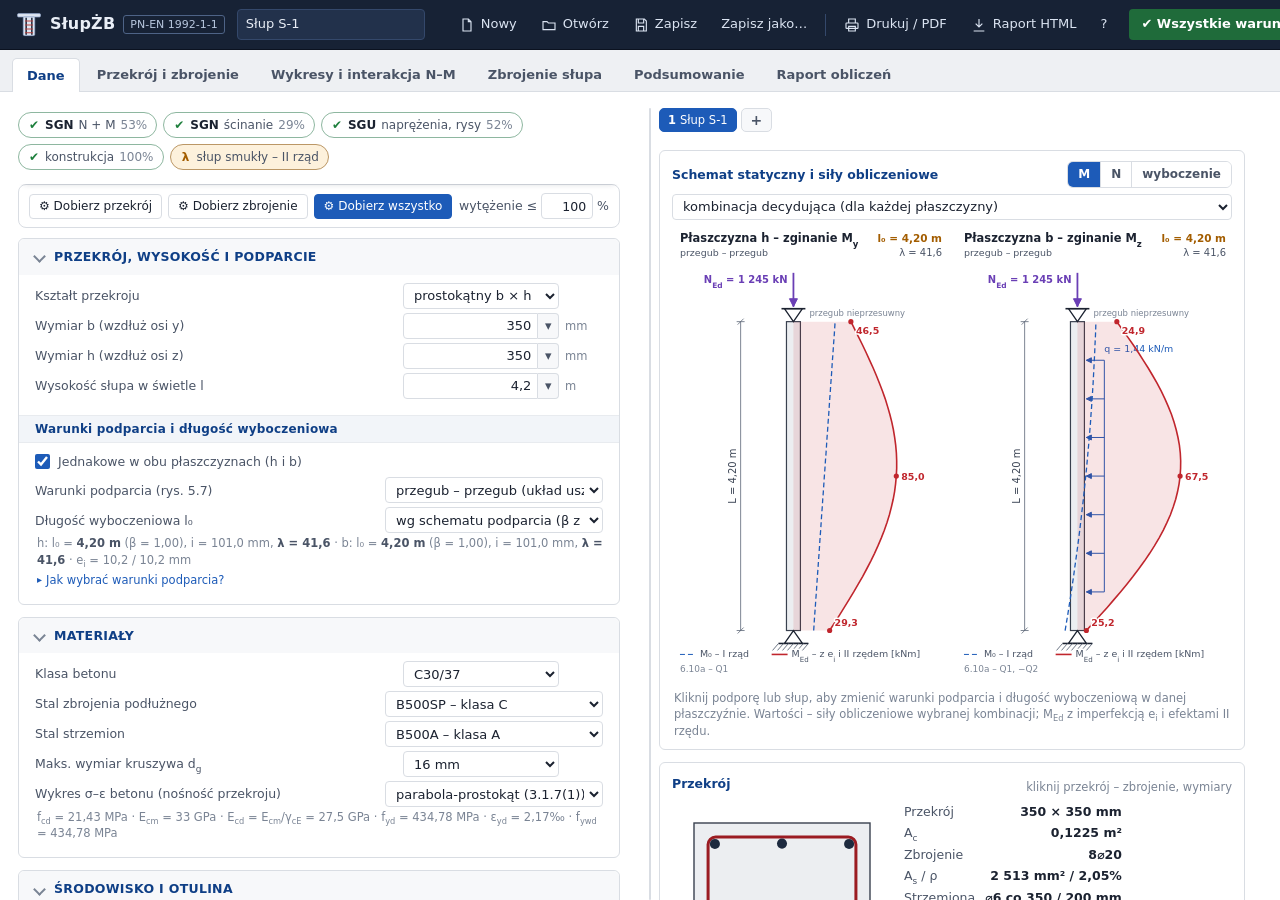
==== app/app.html @ 60a8feb0 "SłupŻB: program Windows (SlupZB.exe), ikona, testy weryfikacyjne, README Co-Authored-By: Claude Opus" ====
<!doctype html>
<html lang="pl">
<head>
<meta charset="utf-8">
<meta name="viewport" content="width=device-width, initial-scale=1, viewport-fit=cover">
<title>SłupŻB</title>
<style id="appcss">/* Układ: aplikacja dwupanelowa – dane po lewej, wyniki po prawej; na telefonie przełącznik Dane / Wyniki. */
:root {
  --bg: #eef0f3; --panel: #ffffff; --panel2: #f7f8fa; --line: #d9dde3; --line2: #e8ebef;
  --ink: #1b2230; --ink2: #4a5466; --ink3: #7a8494;
  --acc: #1d5bb8; --acc2: #e8f0fc; --acc3: #0f3f86; --onacc: #ffffff; --focus: #8fb2ea;
  --ok: #1d7f3c; --okbg: #e6f4ea; --warn: #a35d00; --warnbg: #fdf1dc; --fail: #c0262d; --failbg: #fde8e8; --info: #5b6576; --infobg: #eef0f3;
  --errln: #f3c2c4; --wrnln: #f0d6a8; --ubbg: #edf0f3; --ubwarn: #d89a2b;
  --field: #ffffff; --hover: #e3e7ed; --grp: #f2f5f9; --itembg: #fbfcfe; --addln: #a9c3ec; --addhov: #d6e5fb; --dashln: #b9c6da;
  --shadow: rgba(20, 30, 50, .18); --scrim: rgba(15, 22, 35, .45); --toastbg: #1d2636; --toastink: #ffffff;
  --hdr: #172235; --hdr2: #22314b; --hdrln: #34486b; --hdrhov: #24344f; --hdrbot: #0b1220;
  --hdrink: #e9eef6; --hdrink2: #dbe4f2; --hdrmut: #8ea2c2; --hdrtag: #b8c7de; --hdrtagln: #4e6386; --hdrfocus: #5d8fe0;
  --stok: #1f6b3a; --stfail: #a8232a; --stwarn: #8a5300; --onst: #ffffff;
  --brand1: #dfe6f1; --brand2: #9fb3d4; --brand3: #b5413f; --brand4: #172235; --brand5: #3b5b8f;
  --mono: "Cascadia Mono", Consolas, "DejaVu Sans Mono", monospace;
  --ui: "Segoe UI", "Segoe UI Variable", system-ui, -apple-system, "Liberation Sans", Arial, sans-serif;
  --gl: max(16px, env(safe-area-inset-left, 0px)); --gr: max(16px, env(safe-area-inset-right, 0px));
}
@media (prefers-color-scheme: dark) {
  :root:not([data-theme="light"]) {
    --bg: #0e131a; --panel: #151b24; --panel2: #1a212c; --line: #2b3443; --line2: #212937;
    --ink: #e4e9f1; --ink2: #b3bccb; --ink3: #8591a3;
    --acc: #4f8ae0; --acc2: #1b2940; --acc3: #9cc0f5; --onacc: #ffffff; --focus: #3f6db5;
    --ok: #4cbf75; --okbg: #13281b; --warn: #e2a33f; --warnbg: #2d2312; --fail: #ef6b6f; --failbg: #2e1618; --info: #9aa5b6; --infobg: #1e2531;
    --errln: #5a2a2d; --wrnln: #5a4420; --ubbg: #262f3d; --ubwarn: #e2a33f;
    --field: #0f141c; --hover: #212a38; --grp: #19212d; --itembg: #121822; --addln: #345283; --addhov: #213454; --dashln: #3a4659;
    --shadow: rgba(0, 0, 0, .5); --scrim: rgba(0, 0, 0, .6); --toastbg: #2b3546; --toastink: #ffffff;
    --hdr: #0a0f17; --hdr2: #151d2b; --hdrln: #2a3954; --hdrhov: #18233a; --hdrbot: #000000;
    color-scheme: dark;
  }
}
:root[data-theme="dark"] {
  --bg: #0e131a; --panel: #151b24; --panel2: #1a212c; --line: #2b3443; --line2: #212937;
  --ink: #e4e9f1; --ink2: #b3bccb; --ink3: #8591a3;
  --acc: #4f8ae0; --acc2: #1b2940; --acc3: #9cc0f5; --onacc: #ffffff; --focus: #3f6db5;
  --ok: #4cbf75; --okbg: #13281b; --warn: #e2a33f; --warnbg: #2d2312; --fail: #ef6b6f; --failbg: #2e1618; --info: #9aa5b6; --infobg: #1e2531;
  --errln: #5a2a2d; --wrnln: #5a4420; --ubbg: #262f3d; --ubwarn: #e2a33f;
  --field: #0f141c; --hover: #212a38; --grp: #19212d; --itembg: #121822; --addln: #345283; --addhov: #213454; --dashln: #3a4659;
  --shadow: rgba(0, 0, 0, .5); --scrim: rgba(0, 0, 0, .6); --toastbg: #2b3546; --toastink: #ffffff;
  --hdr: #0a0f17; --hdr2: #151d2b; --hdrln: #2a3954; --hdrhov: #18233a; --hdrbot: #000000;
  color-scheme: dark;
}
* { box-sizing: border-box; }
[hidden] { display: none !important; }
html, body { margin: 0; height: 100%; }
body { font: 13px/1.4 var(--ui); color: var(--ink); background: var(--bg); overflow: hidden; font-variant-numeric: tabular-nums; }
body::before { content: ""; position: fixed; inset: 0 0 auto; height: env(safe-area-inset-top, 0px); z-index: 30; background: var(--hdr); }
button { font: inherit; }
sub, sup { font-size: 72%; line-height: 0; }
:focus-visible { outline: 2px solid var(--focus); outline-offset: 1px; }

/* ---------- pasek górny */
#top { min-height: 50px; display: flex; align-items: center; gap: 12px; padding-left: max(16px, env(safe-area-inset-left, 0px)); padding-right: max(16px, env(safe-area-inset-right, 0px)); padding-block: 0; background: var(--hdr); color: var(--hdrink); border-bottom: 1px solid var(--hdrbot); }
.brand { display: flex; align-items: center; gap: 8px; font-size: 16px; white-space: nowrap; }
.brand b { font-weight: 650; letter-spacing: .2px; }
.brand .tag { font-size: 11px; padding: 1px 6px; border: 1px solid var(--hdrtagln); border-radius: 3px; color: var(--hdrtag); }
#projName { width: 190px; background: var(--hdr2); border: 1px solid var(--hdrln); color: var(--hdrink); padding: 5px 8px; border-radius: 4px; font: inherit; }
#projName:focus { outline: 2px solid var(--hdrfocus); outline-offset: -1px; }
.tb { display: flex; gap: 4px; align-items: center; }
.tb button { background: transparent; color: var(--hdrink2); border: 1px solid transparent; padding: 6px 9px; border-radius: 4px; cursor: pointer; display: flex; gap: 6px; align-items: center; white-space: nowrap; }
.tb button:hover { background: var(--hdrhov); border-color: var(--hdrln); }
.tb button svg { width: 16px; height: 16px; stroke: currentColor; fill: none; stroke-width: 1.7; flex: none; }
.tb .sep { width: 1px; height: 22px; background: var(--hdrln); margin: 0 4px; }
#status { margin-left: auto; padding: 6px 12px; border-radius: 4px; font-weight: 600; white-space: nowrap; font-size: 13px; color: var(--onst); background: var(--hdr2); }
#status.ok { background: var(--stok); } #status.fail { background: var(--stfail); } #status.warn { background: var(--stwarn); }
#fileName { color: var(--hdrmut); font-size: 12px; max-width: 220px; overflow: hidden; text-overflow: ellipsis; white-space: nowrap; }

/* ---------- układ */
main { display: flex; height: calc(100% - 50px); }
#inputs { min-width: 0; columns: 3 330px; column-gap: 14px; }
#inputs details.grp { break-inside: avoid; display: block; margin-bottom: 12px; border: 1px solid var(--line); border-radius: 6px; overflow: hidden; background: var(--panel); }
.datawrap { display: grid; grid-template-columns: minmax(0, 1fr) minmax(0, 1fr); gap: 18px; align-items: start; }
#dataside { position: sticky; top: 0; display: flex; flex-direction: column; gap: 12px; }
#dataside .box { padding: 10px 12px; }
#dataside .schemewrap svg { width: 100%; height: auto; }
#dataside .hint { margin: 6px 0 0; }
.schemesvg .supp { cursor: pointer; }
.schemesvg .supp:hover .suphl { fill: var(--acc2); stroke: var(--acc); }
.secedit .zhit { cursor: pointer; }
.secedit .zhit:hover { fill: var(--acc); fill-opacity: .14; stroke: var(--acc); stroke-dasharray: 4 3; }
.rebbar { display: flex; flex-wrap: wrap; gap: 6px; align-items: center; margin: 0 0 12px; padding: 8px 10px; border: 1px solid var(--line); border-radius: 6px; background: var(--panel2); }
.rebbar .ttl { font-weight: 650; color: var(--acc3); margin-right: 4px; font-size: 12.5px; }
.rebbar select { width: auto; height: 28px; }
.zed { display: flex; flex-direction: column; gap: 8px; }
.zed .zl { border: 1px solid var(--line); border-radius: 6px; padding: 8px 10px; background: var(--panel2); }
.zed .zl h5 { margin: 0 0 6px; font-size: 12.5px; color: var(--acc3); display: flex; align-items: center; gap: 8px; }
.zed .zl h5 .sp { flex: 1; }
.zed .zg { display: flex; flex-wrap: wrap; align-items: center; gap: 6px; margin: 3px 0; font-size: 12.5px; color: var(--ink2); }
.zed .zg select { width: auto; height: 26px; }
.zed .zg .txt { height: 26px; width: 74px; text-align: right; }
.zed .zg .txt.wide { width: 220px; text-align: left; }
.zed .iss { font-size: 12px; color: var(--fail); }
.zed .okm { font-size: 12px; color: var(--ok); }
.dlg.zpop { max-width: 980px !important; }
.zpop .zcols { display: grid; grid-template-columns: minmax(0, 1fr) 340px; gap: 16px; align-items: start; }
.zpop .zprev { position: sticky; top: 0; }
.zpop .fields { display: block; }
.suppop .zg { display: flex; flex-wrap: wrap; gap: 8px; align-items: center; margin: 6px 0; font-size: 13px; }
.suppop label.rad { display: flex; align-items: center; gap: 8px; padding: 6px 8px; border: 1px solid var(--line); border-radius: 6px; cursor: pointer; flex: 1 1 180px; }
.suppop label.rad.on { border-color: var(--acc); background: var(--acc2); }
.suppop .txt { width: 110px; height: 28px; text-align: right; }
.suppop label.rad svg { flex: none; }
.suppop label.rad small { color: var(--ink3); }
.suptab { margin-top: 6px; }
.suptab tr { cursor: pointer; }
.suptab tr:hover td { background: var(--acc2); }
.suptab td { font-size: 12px; padding: 3px 6px; }
.kv.suptab td:nth-child(2) { text-align: left; font-weight: 400; }
.kv.suptab td:nth-child(3) { white-space: nowrap; }
.zprev table.kv td:nth-child(2) { white-space: nowrap; }
.rebbar label.vib { display: flex; align-items: center; gap: 6px; font-size: 12px; color: var(--ink2); margin-left: auto; }
.rebbar label.vib.vibon { cursor: pointer; }
.rebbar label.vib.vibon + label.vib { margin-left: 0; }
.rebbar label.vib.off { opacity: 0.45; }
.rebbar .btn.sm { text-align: left; }
.dlg.fpop { max-width: 620px; }
.dlg.fpop .fields { padding: 0; }
.minisec svg { max-width: 100%; height: auto; }
.zed .hint { margin: 2px 0; }
#out { flex: 1; display: flex; flex-direction: column; min-width: 0; }

/* ---------- formularz */
details.grp { border-bottom: 1px solid var(--line); }
details.grp > summary { list-style: none; cursor: pointer; padding-block: 9px; padding-left: max(16px, env(safe-area-inset-left, 0px)); padding-right: 16px; font-weight: 650; font-size: 12.5px; letter-spacing: .3px; text-transform: uppercase; color: var(--acc3); background: var(--panel2); display: flex; align-items: center; gap: 8px; user-select: none; }
details.grp > summary::-webkit-details-marker { display: none; }
details.grp > summary::before { content: ""; width: 7px; height: 7px; border-right: 2px solid var(--ink3); border-bottom: 2px solid var(--ink3); transform: rotate(-45deg); transition: transform .12s; margin-right: 2px; }
details.grp[open] > summary::before { transform: rotate(45deg); }
.fields { padding-block: 6px 10px; padding-left: max(16px, env(safe-area-inset-left, 0px)); padding-right: 16px; }
.row { display: grid; grid-template-columns: 1fr 156px 38px; align-items: center; gap: 6px; min-height: 30px; }
.row label { color: var(--ink2); font-size: 12.5px; }
.row .unit { color: var(--ink3); font-size: 11.5px; }
.row.wide { grid-template-columns: 1fr 218px; }
.hint { font-size: 11.5px; color: var(--ink3); margin: 0 0 6px; padding-left: 2px; }
.hint b { color: var(--ink2); font-weight: 600; }
select, .combo input, .txt, .mtab input { height: 26px; border: 1px solid var(--line); border-radius: 4px; background: var(--field); font: inherit; color: var(--ink); padding: 0 6px; width: 100%; }
select:focus, .combo input:focus, .txt:focus, .mtab input:focus { outline: 2px solid var(--focus); outline-offset: -1px; border-color: var(--acc); }
select { padding-right: 2px; }
.combo { display: flex; position: relative; }
.combo input { border-radius: 4px 0 0 4px; text-align: right; padding-right: 6px; }
.combo button { width: 24px; border: 1px solid var(--line); border-left: 0; background: var(--panel2); border-radius: 0 4px 4px 0; cursor: pointer; color: var(--ink2); padding: 0; }
.combo button:hover { background: var(--acc2); }
.combo input.bad, .txt.bad, .mtab input.bad { border-color: var(--fail); background: var(--failbg); }
.chk { display: flex; align-items: center; gap: 8px; min-height: 28px; color: var(--ink2); font-size: 12.5px; cursor: pointer; }
.chk input { width: 15px; height: 15px; margin: 0; accent-color: var(--acc); flex: none; }
.barrow { display: grid; grid-template-columns: 1fr 60px 14px 74px 38px; align-items: center; gap: 4px; min-height: 30px; }
.barrow .x { text-align: center; color: var(--ink3); }
.barrow label { color: var(--ink2); font-size: 12.5px; }
.mtab { width: 100%; border-collapse: collapse; margin: 4px 0 8px; }
.mtab th { font-weight: 500; color: var(--ink3); font-size: 11.5px; padding: 2px; text-align: center; }
.mtab td { padding: 2px; }
.mtab td:first-child { color: var(--ink2); font-size: 12px; white-space: nowrap; }
.mtab input { height: 25px; text-align: right; padding: 0 5px; }
#pop { position: fixed; z-index: 130; background: var(--panel); color: var(--ink); border: 1px solid var(--line); box-shadow: 0 6px 18px var(--shadow); border-radius: 4px; max-height: 260px; overflow-y: auto; display: none; min-width: 120px; }
#pop div { padding: 4px 10px; cursor: pointer; text-align: right; }
#pop div:hover, #pop div.cur { background: var(--acc2); color: var(--acc3); }

/* ---------- zakładki */
.tabs { display: flex; flex-wrap: wrap; gap: 2px; padding-block: 8px 0; padding-left: 12px; padding-right: max(16px, env(safe-area-inset-right, 0px)); background: var(--bg); border-bottom: 1px solid var(--line); }
.tabs button { border: 1px solid transparent; border-bottom: 0; background: transparent; padding: 7px 14px; cursor: pointer; color: var(--ink2); border-radius: 5px 5px 0 0; font-weight: 550; }
.tabs button:hover { color: var(--ink); background: var(--hover); }
.tabs button.on { background: var(--panel); border-color: var(--line); color: var(--acc3); margin-bottom: -1px; }
.pane { display: none; flex: 1; overflow: auto; background: var(--panel); padding-block: 16px 30px; padding-left: 18px; padding-right: max(16px, env(safe-area-inset-right, 0px)); }
.pane.on { display: block; }
.tscroll { max-width: 100%; overflow-x: auto; }

/* ---------- podsumowanie */
.cards { display: grid; grid-template-columns: repeat(auto-fill, minmax(178px, 1fr)); gap: 10px; margin-bottom: 16px; }
.card { border: 1px solid var(--line); border-radius: 6px; padding: 10px 12px; background: var(--panel); position: relative; overflow: hidden; min-width: 0; }
.card .t { font-size: 11.5px; color: var(--ink3); text-transform: uppercase; letter-spacing: .3px; font-weight: 600; }
.card .v { font-size: 20px; font-weight: 650; margin-top: 3px; }
.card .s { font-size: 12px; color: var(--ink2); margin-top: 1px; }
.card::before { content: ""; position: absolute; left: 0; top: 0; bottom: 0; width: 4px; background: var(--line); }
.card.ok::before { background: var(--ok); } .card.fail::before { background: var(--fail); } .card.warn::before { background: var(--warn); }
.msgs { margin: 0 0 14px; }
.msg { padding: 7px 10px; border-radius: 4px; margin-bottom: 6px; font-size: 12.5px; }
.msg.err { background: var(--failbg); color: var(--fail); border: 1px solid var(--errln); }
.msg.wrn { background: var(--warnbg); color: var(--warn); border: 1px solid var(--wrnln); }
table.ctab { width: 100%; border-collapse: collapse; font-size: 12.5px; }
table.ctab th { text-align: left; font-weight: 600; color: var(--ink3); font-size: 11.5px; padding: 6px 8px; border-bottom: 1px solid var(--line); background: var(--panel2); position: sticky; top: -16px; z-index: 1; }
table.ctab td { padding: 5px 8px; border-bottom: 1px solid var(--line2); vertical-align: middle; }
table.ctab tr.g td { background: var(--grp); font-weight: 650; color: var(--acc3); padding-top: 9px; font-size: 12px; letter-spacing: .2px; }
table.ctab td.ref { color: var(--ink3); white-space: nowrap; font-size: 11.5px; }
table.ctab td.val { white-space: nowrap; text-align: right; font-family: var(--ui); }
table.ctab td.nt { color: var(--ink3); font-size: 11.5px; }
.ub { width: 120px; height: 8px; background: var(--ubbg); border-radius: 4px; overflow: hidden; display: inline-block; vertical-align: middle; }
.ub i { display: block; height: 100%; background: var(--ok); }
.ub.warn i { background: var(--ubwarn); } .ub.fail i { background: var(--fail); }
.pct { display: inline-block; width: 48px; text-align: right; margin-left: 6px; font-weight: 600; font-size: 12px; }
.st { display: inline-block; min-width: 26px; padding: 1px 7px; border-radius: 10px; font-size: 11px; font-weight: 700; text-align: center; }
.st.ok { background: var(--okbg); color: var(--ok); } .st.fail { background: var(--failbg); color: var(--fail); } .st.warn { background: var(--warnbg); color: var(--warn); } .st.info { background: var(--infobg); color: var(--info); }

/* ---------- przekroje i wykresy */
.h2 { font-size: 14px; font-weight: 650; margin: 4px 0 10px; color: var(--ink); text-wrap: balance; }
.h2 small { font-weight: 400; color: var(--ink3); margin-left: 6px; }
.flex { display: flex; flex-wrap: wrap; gap: 18px; align-items: flex-start; }
.flex > * { min-width: 0; }
.box { border: 1px solid var(--line); border-radius: 6px; padding: 10px 12px; background: var(--panel); max-width: 100%; overflow-x: auto; }
.box h4 { margin: 0 0 6px; font-size: 12.5px; color: var(--acc3); }
svg text { font-family: var(--ui); }
.kv { border-collapse: collapse; font-size: 12.5px; }
.kv td { padding: 2px 10px 2px 0; }
.kv td:first-child { color: var(--ink2); }
.kv td:nth-child(2) { text-align: right; font-weight: 600; }
.kv td:nth-child(3) { color: var(--ink3); }
table.sched { border-collapse: collapse; font-size: 12.5px; margin-top: 10px; min-width: 640px; }
table.sched th, table.sched td { border: 1px solid var(--line); padding: 4px 8px; }
table.sched th { background: var(--panel2); font-weight: 600; color: var(--ink2); font-size: 12px; }
table.sched td.n { text-align: right; }
table.sched tr.tot td { font-weight: 700; background: var(--panel2); }

/* ---------- raport */
:is(#report, #ownrep) { max-width: 980px; margin: 0 auto; font-size: 12.5px; color: #000; background: #fff; padding: 18px 22px; border-radius: 4px;
  --ok: #1d7f3c; --warn: #a35d00; --fail: #c0262d; --info: #5b6576; --ink: #000; --ink2: #000; --ink3: #000; }
:is(#report, #ownrep) h1 { font-size: 20px; margin: 0 0 4px; text-wrap: balance; }
:is(#report, #ownrep) h2 { font-size: 15px; margin: 22px 0 8px; padding: 4px 0 0; color: #000; page-break-after: avoid; }
:is(#report, #ownrep) h3 { font-size: 13px; margin: 14px 0 6px; color: #000; page-break-after: avoid; }
:is(#report, #ownrep) p { margin: 4px 0 6px; }
:is(#report, #ownrep) .eq { padding: 2px 0 2px 14px; line-height: 1.7; page-break-inside: avoid; overflow-wrap: anywhere; color: #000; }
:is(#report, #ownrep) .eq .r { color: #000; font-size: 11px; margin-left: 8px; }
:is(#report, #ownrep) .eq b { color: #000; }
:is(#report, #ownrep) .eq .ok, :is(#report, #ownrep) .ok { color: var(--ok); font-weight: 700; } :is(#report, #ownrep) .eq .fail, :is(#report, #ownrep) .fail { color: var(--fail); font-weight: 700; } :is(#report, #ownrep) .eq .warn, :is(#report, #ownrep) .warn { color: var(--warn); font-weight: 700; }
:is(#report, #ownrep) .info { color: var(--info); font-weight: 700; }
:is(#report, #ownrep) .note { color: #000; font-size: 11.5px; font-style: italic; }
:is(#report, #ownrep) .fig { display: flex; gap: 16px; flex-wrap: wrap; margin: 8px 0; page-break-inside: avoid; max-width: 100%; overflow-x: auto; }
:is(#report, #ownrep) .verdict { margin-top: 16px; font-weight: 700; font-size: 13px; }
.rtools { display: flex; flex-wrap: wrap; gap: 8px; justify-content: flex-end; align-items: center; max-width: 980px; margin: 0 auto 8px; }
.rtools .hint { margin: 0 auto 0 0; max-width: 520px; }
.btn { border: 1px solid var(--line); background: var(--panel); padding: 6px 12px; border-radius: 4px; cursor: pointer; color: var(--ink); }
.btn:hover { background: var(--acc2); border-color: var(--addln); }
.btn.pri { background: var(--acc); color: var(--onacc); border-color: var(--acc); }
.btn.pri:hover { background: var(--acc3); border-color: var(--acc3); color: var(--panel); }
.btn.dng { color: var(--fail); }
.btn.dng:hover { background: var(--failbg); border-color: var(--errln); }
.btn:disabled { opacity: .5; cursor: default; }

/* ---------- okna dialogowe */
#modal { position: fixed; inset: 0; background: var(--scrim); display: none; align-items: center; justify-content: center; z-index: 100; padding-left: max(16px, env(safe-area-inset-left, 0px)); padding-right: max(16px, env(safe-area-inset-right, 0px)); padding-block: max(16px, env(safe-area-inset-top, 0px)) max(16px, env(safe-area-inset-bottom, 0px)); }
#modal .dlg { background: var(--panel); color: var(--ink); border-radius: 8px; padding: 20px 24px; width: 100%; max-width: 640px; max-height: 85vh; overflow: auto; box-shadow: 0 16px 50px var(--shadow); }
#modal .dlg.sm { max-width: 420px; }
#modal h3 { margin: 0 0 8px; text-wrap: balance; }
#modal p, #modal li { font-size: 13px; color: var(--ink2); }
#modal .dbtn { display: flex; flex-wrap: wrap; justify-content: flex-end; gap: 8px; margin-top: 14px; }
#toast { position: fixed; bottom: calc(18px + env(safe-area-inset-bottom, 0px)); left: 50%; transform: translateX(-50%); background: var(--toastbg); color: var(--toastink); padding: 8px 16px; border-radius: 5px; font-size: 13px; display: none; z-index: 120; max-width: calc(100vw - 32px); }

/* ---------- moje projekty (chmura) */
.plist { list-style: none; margin: 8px 0 0; padding: 0; border-top: 1px solid var(--line2); }
.plist li { display: flex; align-items: center; gap: 8px; padding: 8px 0; border-bottom: 1px solid var(--line2); }
.plist .pn { flex: 1; min-width: 0; }
.plist .pn b { display: block; color: var(--ink); overflow: hidden; text-overflow: ellipsis; white-space: nowrap; }
.plist .pn small { color: var(--ink3); }
.plist li.cur .pn b::after { content: " · otwarty"; font-weight: 500; color: var(--acc3); font-size: 11.5px; }
.pempty { color: var(--ink3); font-size: 12.5px; padding: 14px 0 6px; }

/* ---------- listy obciążeń */
.lhead { display: flex; align-items: center; justify-content: space-between; gap: 8px; margin: 10px 0 4px; font-weight: 600; font-size: 12.5px; color: var(--ink); }
.addb { border: 1px solid var(--addln); background: var(--acc2); color: var(--acc3); border-radius: 4px; padding: 2px 9px; cursor: pointer; font-size: 12px; font-weight: 600; white-space: nowrap; }
.addb:hover { background: var(--addhov); }
.lnone { font-size: 12px; color: var(--ink3); padding: 2px 2px 4px; }
.litem { border: 1px solid var(--line); border-left: 3px solid var(--addln); border-radius: 5px; padding: 6px 8px; margin-bottom: 6px; background: var(--itembg); }
.lrow { display: flex; flex-wrap: wrap; align-items: center; gap: 5px; margin: 3px 0; font-size: 12px; color: var(--ink2); }
.lrow .txt { height: 24px; width: 64px; text-align: right; padding: 0 5px; }
.lrow .txt.sm { width: 46px; }
.lrow .txt.lname { flex: 1; width: auto; min-width: 120px; text-align: left; font-weight: 600; }
.lrow select { height: 24px; flex: 1; min-width: 0; }
.lrow .u { color: var(--ink3); font-size: 11.5px; margin-right: 4px; }
.lid { min-width: 24px; font-weight: 700; color: var(--acc3); font-size: 12px; }
.del { border: 0; background: transparent; color: var(--ink3); font-size: 17px; line-height: 1; cursor: pointer; padding: 0 4px; border-radius: 3px; }
.del:hover { color: var(--fail); background: var(--failbg); }
.lpsi { font-size: 11.5px; color: var(--ink3); margin-top: 2px; }
.lsub { margin-block: 14px 4px; margin-left: calc(-1 * var(--gl)); margin-right: -16px; padding-block: 5px; padding-left: var(--gl); padding-right: 16px; background: var(--grp); border-top: 1px solid var(--line2); border-bottom: 1px solid var(--line2); font-weight: 650; font-size: 12px; color: var(--acc3); letter-spacing: .2px; }
.lscheme { position: sticky; top: 0; z-index: 4; background: var(--panel); margin-left: calc(-1 * var(--gl)); margin-right: -16px; padding-block: 4px 2px; padding-left: 6px; padding-right: 6px; border-bottom: 1px solid var(--line); box-shadow: 0 3px 6px -4px var(--shadow); }
.lscheme svg { display: block; width: 100%; height: auto; }
.lrow.pt { padding-left: 2px; }
.lrow select.ref { flex: 0 0 auto; width: 104px; font-size: 11.5px; }
.lrow .lx { font-size: 11px; color: var(--acc3); min-width: 0; white-space: nowrap; }
.del.sm { font-size: 14px; margin-left: auto; }
.addp { border: 1px dashed var(--dashln); background: transparent; color: var(--ink2); border-radius: 4px; padding: 1px 8px; cursor: pointer; font-size: 11.5px; }
.addp:hover { background: var(--acc2); color: var(--acc3); border-style: solid; }

/* ---------- telefon i wąskie okna */
@media (max-width: 900px) {
  html, body { height: auto; }
  body { overflow: visible; }
  #top { flex-wrap: wrap; row-gap: 8px; padding-block: 8px; }
  .brand .tag, #fileName, .tb .sep, .tb button[data-act="saveas"] { display: none; }
  #status { order: 2; white-space: normal; font-size: 12px; padding: 5px 9px; text-align: right; }
  #projName { order: 3; flex: 1 1 140px; width: auto; min-width: 0; }
  .tb { order: 4; flex-wrap: wrap; }
  .tb button { padding: 7px 8px; }
  .tb button .lbl { display: none; }
  .tb button[data-act="about"] { min-width: 32px; justify-content: center; }
  main { display: block; height: auto; }
  #out { display: block; }
  .datawrap { grid-template-columns: minmax(0, 1fr); }
  #dataside { position: static; order: -1; }
  #inputs { columns: 1; }
  .zpop .zcols { grid-template-columns: minmax(0, 1fr); }
  .zpop .zprev { position: static; }
  details.grp > summary, .fields { padding-right: max(16px, env(safe-area-inset-right, 0px)); }
  .lsub, .lscheme { margin-right: calc(-1 * var(--gr)); }
  .lsub { padding-right: var(--gr); }
  .lscheme { top: calc(env(safe-area-inset-top, 0px) + 45px); }
  .row.wide { grid-template-columns: 1fr; gap: 2px; padding-block: 3px; }
  .tabs { padding-left: max(16px, env(safe-area-inset-left, 0px)); }
  .tabs button { padding: 6px 10px; }
  .pane { overflow: visible; padding-left: max(16px, env(safe-area-inset-left, 0px)); }
  table.ctab thead { display: none; }
  table.ctab, table.ctab tbody { display: block; }
  table.ctab tr { display: grid; grid-template-columns: 1fr auto; grid-template-areas: "n s" "r r" "v b"; gap: 2px 10px; padding-block: 8px; border-bottom: 1px solid var(--line2); }
  table.ctab tr.g { display: block; padding: 0; border: 0; }
  table.ctab tr.g td { display: block; padding-block: 8px 6px; }
  table.ctab td { border: 0; padding: 0; }
  table.ctab td:first-child { grid-area: n; }
  table.ctab td.ref { grid-area: r; font-size: 11px; }
  table.ctab td.val { grid-area: v; text-align: left; white-space: normal; }
  table.ctab td.bar { grid-area: b; justify-self: end; }
  table.ctab td.stc { grid-area: s; justify-self: end; align-self: start; }
  table.ctab td.nt { display: none; }
  .ub { width: 64px; }
}

@media (prefers-reduced-motion: reduce) { * { transition: none !important; } }


/* odhaczanie sprawdzeń i objaśnienia normy */
.tickbar { display: flex; flex-wrap: wrap; align-items: center; gap: 8px; margin: 4px 0 8px; font-size: 12.5px; color: var(--ink2); }
.tickbar .hint { margin: 0 0 0 auto; }
.btn.sm { padding: 3px 9px; font-size: 12px; }
table.ctab th.tk, table.ctab td.tk { width: 26px; text-align: center; padding-left: 4px; padding-right: 2px; }
table.ctab td.tk input { width: 15px; height: 15px; margin: 0; accent-color: var(--ok); cursor: pointer; vertical-align: middle; }
table.ctab tr.done td { background: var(--okbg); }
table.ctab tr.done td:not(.tk):not(.stc) { color: var(--ink2); }
.nref { border: 0; background: none; padding: 1px 4px; margin: -1px -4px; font: inherit; color: var(--acc); cursor: pointer; border-radius: 3px; text-decoration: underline dotted; text-underline-offset: 3px; white-space: nowrap; }
.nref:hover, .nref:focus-visible { background: var(--acc2); color: var(--acc3); outline: none; }
#modal .dlg.norm { max-width: 700px; }
.dlg.norm .nsec { border-top: 1px solid var(--line2); padding-top: 10px; margin-top: 10px; }
.dlg.norm .nlab { font-size: 11px; letter-spacing: .3px; text-transform: uppercase; color: var(--ink3); font-weight: 600; }
.dlg.norm h4 { margin: 2px 0 6px; font-size: 14px; color: var(--acc3); }
.dlg.norm p { line-height: 1.5; margin: 0 0 6px; }
.dlg.norm .nf { font-family: "Cambria Math", "Times New Roman", serif; font-size: 14px; background: var(--panel2); border: 1px solid var(--line2); border-radius: 5px; padding: 7px 10px; margin: 6px 0; color: var(--ink); overflow-x: auto; }
.dlg.norm .nh { font-size: 12.5px; background: var(--acc2); color: var(--ink); border-radius: 5px; padding: 7px 10px; margin: 6px 0; line-height: 1.45; }
.dlg.norm .ncur { font-size: 12.5px; color: var(--ink); background: var(--panel2); border: 1px solid var(--line2); border-radius: 5px; padding: 7px 10px; line-height: 1.5; }
.dlg.norm .ndisc { font-size: 11px !important; color: var(--ink3) !important; margin-top: 12px; }
.box h4 small { font-weight: 500; color: var(--ink3); }
/* wydruk: brak nagłówka i stopki przeglądarki (margines strony 0), marginesy z tabeli-ramki powtarzanej na każdej stronie */
.pwrap, .pwrap > thead, .pwrap > tbody, .pwrap > tfoot, .pwrap tr, .pwrap td.pbody { display: block; }
.pwrap > thead, .pwrap > tfoot { display: none; }
.pwrap td.pbody { padding: 0; }

/* v2.1: przekrój z widoku podłużnego, przykłady klas ekspozycji, długości prętów nad podporami */
.lnk { border: 0; background: none; padding: 0; font: inherit; font-size: 11.5px; color: var(--acc); cursor: pointer; text-decoration: underline dotted; text-underline-offset: 3px; }
.lnk:hover { color: var(--acc3); }
#modal .dlg.secpop { max-width: 720px; }
.secnav { display: flex; flex-wrap: wrap; align-items: center; justify-content: center; gap: 6px; margin: 4px 0 6px; font-size: 12.5px; color: var(--ink2); }
.secnav .txt { width: 64px; height: 26px; text-align: right; display: inline-block; margin: 0 2px; }
.dlg.secpop table.kv { margin: 6px auto 0; }
.elevwrap svg.elev { touch-action: manipulation; }
table.exptab td { vertical-align: top; font-size: 12.5px; }
table.exptab td:first-child { white-space: nowrap; }
.lrow.lenrow { margin: -2px 0 6px 6px; }
.lrow.lenrow .txt.sm { width: 74px; }

@media print {
  @page { size: A4; margin: 0; }
  .pwrap { display: table; width: 100%; border-collapse: collapse; }
  .pwrap > thead { display: table-header-group; } .pwrap > tfoot { display: table-footer-group; } .pwrap > tbody { display: table-row-group; }
  .pwrap tr { display: table-row; } .pwrap td { display: table-cell; padding: 0; }
  .pwrap td.pbody { padding: 0 12mm 0 14mm; }
  .pwrap .psp { height: 13mm; }
  table.ctab td.tk input { display: none; }
  :root:not([data-print]) {
    --bg: #ffffff; --panel: #ffffff; --panel2: #f7f8fa; --line: #d9dde3; --line2: #e8ebef;
    --ink: #1b2230; --ink2: #4a5466; --ink3: #7a8494; --acc3: #0f3f86;
    --ok: #1d7f3c; --warn: #a35d00; --fail: #c0262d; --info: #5b6576;
    color-scheme: light;
  }
  html, body { height: auto; }
  body { overflow: visible; font-size: 11px; }
  #top, #inputs, #dataside, .tabs, .rtools, #pop, #modal, #toast { display: none !important; }
  main { display: block; height: auto; }
  #out { display: block !important; }
  .pane { display: none !important; padding: 0; overflow: visible; }
  #p-report { display: block !important; }
  #ownrep { outline: none !important; box-shadow: none !important; }
  :is(#report, #ownrep) { max-width: none; font-size: 10.5px; }
  :is(#report, #ownrep) h2 { font-size: 13px; }
  :is(#report, #ownrep) .eq { line-height: 1.55; }
  :is(#report, #ownrep) { padding: 0; }
  :is(#report, #ownrep) .fig, .tscroll { overflow: visible; }
}

/* 2.3: interaktywny schemat, okna obciążeń i podpór */
.schemesvg .elm { cursor: pointer; }
.schemesvg .elm:hover .elhl { fill: var(--acc); fill-opacity: .16; stroke: var(--acc); stroke-dasharray: 4 3; }
.schemesvg .nod { cursor: pointer; }
.schemesvg .nod:hover circle:first-of-type { fill: var(--acc); fill-opacity: .25; }
.schemesvg .ld { cursor: pointer; }
.schemesvg .ld:hover { opacity: .7; }
.dlg.lpop { max-width: 760px !important; }
.lpop .addbar { display: flex; flex-wrap: wrap; gap: 6px; align-items: center; margin: 4px 0 10px; font-size: 12.5px; color: var(--ink2); }
.lpop .fields { padding: 0; }
h4.lsec { margin: 14px 0 6px; font-size: 12.5px; color: var(--acc3); border-top: 1px solid var(--line2); padding-top: 10px; }
.lpop .zg, .suppop .zg { display: flex; flex-wrap: wrap; gap: 8px; align-items: center; margin: 6px 0; font-size: 13px; }
.lpop .zg .txt { width: 90px; height: 28px; text-align: right; }
.lpop .zg select { width: auto; height: 28px; }
.litem.focus { outline: 2px solid var(--acc); outline-offset: 2px; }
.suppop label.dofc { display: flex; align-items: flex-start; gap: 8px; padding: 6px 8px; border: 1px solid var(--line); border-radius: 6px; cursor: pointer; flex: 1 1 150px; }
.suppop label.dofc.on { border-color: var(--acc); background: var(--acc2); }
.suppop label.dofc small { color: var(--ink3); }
.dlg.suppop { max-width: 720px !important; }
.asbox { max-width: 820px; }
.asreq { margin-top: 8px; border-top: 1px solid var(--line2); padding-top: 8px; }
.asreq h5 { margin: 0 0 6px; font-size: 12px; color: var(--acc3); }
.schemesvg text { paint-order: stroke; stroke: var(--panel); stroke-width: 3px; stroke-linejoin: round; }

/* ---- 2.4 */
.dleft { min-width: 0; }
.dsum { display: flex; flex-wrap: wrap; gap: 6px; margin: 0 0 10px; }
.dsb { display: inline-flex; align-items: center; gap: 5px; height: 26px; padding: 0 9px; border-radius: 13px; border: 1px solid var(--line); background: var(--panel); color: var(--ink2); font: inherit; font-size: 12px; cursor: pointer; white-space: nowrap; }
.dsb b { font-weight: 650; color: var(--ink); }
.dsb .ic { font-weight: 700; width: 12px; text-align: center; }
.dsb .pc { font-variant-numeric: tabular-nums; color: var(--ink3); }
.dsb .nb { background: var(--fail); color: #fff; border-radius: 8px; padding: 0 5px; font-size: 10.5px; line-height: 15px; }
.dsb.ok { border-color: color-mix(in srgb, var(--ok) 40%, var(--line)); } .dsb.ok .ic { color: var(--ok); }
.dsb.warn { border-color: color-mix(in srgb, var(--warn) 55%, var(--line)); background: var(--warnbg); } .dsb.warn .ic { color: var(--warn); }
.dsb.fail { border-color: color-mix(in srgb, var(--fail) 60%, var(--line)); background: var(--failbg); } .dsb.fail .ic { color: var(--fail); }
.dsb:hover { border-color: var(--acc); }
table.ldsum { width: 100%; border-collapse: collapse; font-size: 12px; }
table.ldsum th { text-align: left; font-weight: 600; color: var(--ink3); font-size: 11px; padding: 3px 6px; border-bottom: 1px solid var(--line2); }
table.ldsum td { padding: 4px 6px; border-bottom: 1px solid var(--line2); vertical-align: top; }
table.ldsum tr[data-openload] { cursor: pointer; }
table.ldsum tr[data-openload]:hover td { background: var(--acc2); }
table.ldsum tr.info td { color: var(--ink3); }
table.ldsum td.lnone { color: var(--ink3); font-style: italic; }
.selbar { display: flex; flex-wrap: wrap; gap: 8px; align-items: center; margin: 6px 0 2px; font-size: 12.5px; }
.selbar .lnk { margin-left: auto; }
.chk.sm { display: inline-flex; align-items: center; gap: 5px; font-size: 12.5px; cursor: pointer; }
.schemewrap.selmode .elm .elhl { stroke: var(--acc); stroke-dasharray: 2 3; }
.schemesvg .elm.sel .elhl { fill: var(--acc); fill-opacity: .22; stroke: var(--acc); }
.minisecs { display: flex; flex-wrap: wrap; gap: 10px; }
.minisec { flex: 0 1 auto; border: 1px solid var(--line2); border-radius: 6px; padding: 6px; }
.minisec:hover { border-color: var(--acc); }
.minisec .mst { font-size: 12px; font-weight: 650; margin-bottom: 2px; }
.minisec .msd { font-size: 11px; color: var(--ink3); max-width: 230px; }
.row.geo2 { grid-template-columns: 1fr 75px 75px 38px; }
.row.geo2 .combo.sm2 { width: 75px; min-width: 0; }
.row.geo2 .combo.sm2 input { width: 100%; min-width: 0; }
.combo.sm3 { width: 84px; }
.combo.sm3 input { width: 100%; }
.lrow.flags { display: flex; flex-wrap: wrap; gap: 12px; margin: 4px 0; }
table.reqt { width: 100%; border-collapse: collapse; font-size: 12px; }
table.reqt th { text-align: right; font-weight: 600; color: var(--ink3); font-size: 11px; padding: 2px 6px; border-bottom: 1px solid var(--line2); }
table.reqt th:first-child, table.reqt td:first-child { text-align: left; }
table.reqt td { padding: 3px 6px; border-bottom: 1px solid var(--line2); text-align: right; font-variant-numeric: tabular-nums; white-space: nowrap; }
table.reqt td:first-child { white-space: normal; color: var(--ink2); }
table.reqt td.yes { color: var(--ok); font-weight: 700; } table.reqt td.no { color: var(--fail); font-weight: 700; }
.asbox { max-width: 860px; }
.fitmsg { background: var(--infobg); border: 1px solid var(--line); border-radius: 6px; padding: 6px 8px; font-size: 12px; margin-bottom: 6px; }
.covhit { cursor: pointer; } .covhit:hover text { text-decoration: underline; }
table.sttab { border-collapse: collapse; font-size: 12px; margin: 4px 0 8px; }
table.sttab th { text-align: left; font-weight: 600; color: var(--ink3); font-size: 11px; padding: 2px 4px; }
table.sttab td { padding: 2px 4px; }
table.sttab select { height: 28px; }
.goto { margin-left: 6px; border: 1px solid var(--line); background: var(--panel); color: var(--acc); border-radius: 4px; font: inherit; font-size: 11px; padding: 1px 6px; cursor: pointer; white-space: nowrap; }
.goto:hover { border-color: var(--acc); background: var(--acc2); }
.failnav { display: flex; flex-wrap: wrap; gap: 6px; align-items: center; margin: 8px 0; font-size: 12.5px; color: var(--fail); font-weight: 600; }
.failnav .goto { color: var(--fail); font-weight: 500; margin: 0; }
@keyframes flashk { 0% { box-shadow: 0 0 0 3px var(--acc); } 100% { box-shadow: 0 0 0 3px transparent; } }
.flash { animation: flashk 2s ease-out; border-radius: 6px; }
tr.flash td { animation: flashbg 2s ease-out; }
@keyframes flashbg { 0% { background: var(--acc2); } 100% { background: transparent; } }
.ctab td.stc { white-space: nowrap; }
table.sttab td:first-child { white-space: nowrap; }
.etools { display: flex; flex-wrap: wrap; align-items: center; gap: 8px; margin: 0 0 8px; }
.etools .sp { flex: 1; }
.elevgrid { display: grid; grid-template-columns: minmax(0, 1fr) 320px; gap: 12px; align-items: start; }
.elevgrid .hsec { position: sticky; top: 0; padding: 8px 10px; }
.elevgrid .hsec h4 { margin: 0 0 4px; font-size: 13px; }
.elevgrid .hsec svg { max-width: 100%; height: auto; }
.elevgrid .hsec table.kv { font-size: 12px; }
@media (max-width: 980px) { .elevgrid { grid-template-columns: minmax(0, 1fr); } .elevgrid .hsec { position: static; } }

/* ---- 2.5 */
#p-data.pane.on { display: flex; flex-direction: column; overflow: hidden; padding-bottom: 0; }
#p-data .datawrap { flex: 1; min-height: 0; height: 100%; }
#p-data .dleft, #p-data #dataside { min-height: 0; height: 100%; overflow-y: auto; overscroll-behavior: contain; padding-bottom: 30px; scrollbar-gutter: stable; }
#p-data .dleft { padding-right: 6px; }
#p-data #dataside { position: static; padding-right: 4px; }
@media (max-width: 900px) {
  #p-data.pane.on { display: block; overflow: auto; }
  #p-data .datawrap { height: auto; }
  #p-data .dleft, #p-data #dataside { height: auto; overflow: visible; }
}
.optchk { display: flex; flex-direction: column; gap: 4px; margin: 6px 0 2px; }
details.exh { margin-top: 3px; }
details.exh > summary { cursor: pointer; color: var(--acc); font-size: 11.5px; list-style: none; display: inline-flex; align-items: center; gap: 4px; }
details.exh > summary::-webkit-details-marker { display: none; }
details.exh > summary::before { content: "▸"; font-size: 10px; transition: transform .15s; }
details.exh[open] > summary::before { transform: rotate(90deg); }
details.exh > div { margin-top: 4px; }
.hint > details.hx { margin-top: 0; }
.hint > details.hx > summary { font-size: 11px; }
td.nt details.exh { margin-top: 0; }
.geohit { cursor: pointer; } .geohit:hover text { text-decoration: underline; fill: var(--acc); }
.dlg.geopop { max-width: 480px; }
.dlg.geopop .zg { display: flex; flex-wrap: wrap; gap: 8px; align-items: center; margin: 7px 0; font-size: 13px; }
.dlg.geopop .zg .txt { width: 100px; height: 30px; text-align: right; }
.dlg.geopop select { height: 30px; }
.minisec .zhit:hover { fill: var(--acc); fill-opacity: .12; stroke: var(--acc); stroke-dasharray: 3 2; }
#dataside > * { flex-shrink: 0; }
svg.elev .bend { cursor: pointer; } svg.elev .bend:hover circle { fill-opacity: .35; stroke-dasharray: none; }
.xbar, .xstir { cursor: pointer; } .xbar:hover rect, .xstir:hover rect { fill: var(--acc); fill-opacity: .07; }
.dlg.barpop { max-width: 640px; }
.barpop .zl { border: 1px solid var(--line2); border-radius: 6px; padding: 6px 10px; margin: 8px 0; }
.barpop .zl.focus { border-color: var(--acc); background: var(--acc2); }
.barpop .zl h5 { margin: 2px 0 4px; font-size: 12.5px; color: var(--acc3); }
.barpop .zg { display: flex; flex-wrap: wrap; gap: 8px; align-items: center; font-size: 13px; }
.barpop .zg .txt { width: 90px; height: 28px; text-align: right; }
.barpop select { height: 28px; }
.barpop .btn[disabled] { opacity: .45; cursor: not-allowed; }
.rtools { display: flex; flex-wrap: wrap; align-items: center; gap: 8px; }
.rtools .sp { flex: 1; }
.segsw { display: inline-flex; border: 1px solid var(--line); border-radius: 6px; overflow: hidden; }
.segsw button { border: 0; background: var(--panel); color: var(--ink2); padding: 6px 12px; font: inherit; cursor: pointer; }
.segsw button + button { border-left: 1px solid var(--line); }
.segsw button.on { background: var(--acc); color: var(--onacc); }

/* 2.6: podświetlenie miejsca do zmiany (5 s), odporność ogniowa, odnośniki do normy */
@keyframes hlgk { 0%, 100% { box-shadow: 0 0 0 2px var(--fail), 0 0 0 6px color-mix(in srgb, var(--fail) 22%, transparent); background-color: color-mix(in srgb, var(--fail) 12%, transparent); } 50% { box-shadow: 0 0 0 2px var(--fail), 0 0 0 9px color-mix(in srgb, var(--fail) 10%, transparent); background-color: color-mix(in srgb, var(--fail) 6%, transparent); } }
@keyframes hlgs { 0%, 100% { stroke: var(--fail); stroke-opacity: 1; } 50% { stroke-opacity: .45; } }
.hlg { animation: hlgk 1.6s ease-in-out infinite; border-radius: 4px; position: relative; z-index: 1; }
tr.hlg > td { animation: hlgk 1.6s ease-in-out infinite; }
input.hlg, select.hlg { outline: 2px solid var(--fail); outline-offset: 1px; }
svg .hlg, svg.hlg { animation: hlgs 1.2s ease-in-out infinite; stroke: var(--fail) !important; stroke-width: 3px; fill: color-mix(in srgb, var(--fail) 18%, transparent) !important; box-shadow: none; }
.firerow { display: flex; flex-wrap: wrap; align-items: center; gap: 6px 10px; margin: 4px 0 2px; }
.firerow select { min-width: 84px; }
.firest { font-size: 12px; line-height: 1.45; padding: 6px 9px; border-radius: 5px; border: 1px solid var(--line); background: var(--panel2); color: var(--ink2); margin: 4px 0 6px; }
.firest.ok { border-color: color-mix(in srgb, var(--ok) 45%, var(--line)); }
.firest.fail { border-color: color-mix(in srgb, var(--fail) 60%, var(--line)); background: var(--failbg); color: var(--ink); }
.nlink { display: inline; border: 0; background: none; padding: 0 1px; margin: 0 -1px; font: inherit; color: var(--acc); cursor: pointer; border-radius: 3px; text-decoration: underline dotted; text-underline-offset: 2px; white-space: nowrap; vertical-align: baseline; line-height: inherit; }
.nlink:hover, .nlink:focus-visible { background: var(--acc2); color: var(--acc3); outline: none; }
#nmodal { position: fixed; inset: 0; background: var(--scrim); display: none; align-items: center; justify-content: center; z-index: 140; padding: max(16px, env(safe-area-inset-top, 0px)) max(16px, env(safe-area-inset-right, 0px)) max(16px, env(safe-area-inset-bottom, 0px)) max(16px, env(safe-area-inset-left, 0px)); }
#nmodal .dlg { background: var(--panel); color: var(--ink); border-radius: 8px; padding: 20px 24px; width: 100%; max-width: 700px; max-height: 85vh; overflow: auto; box-shadow: 0 16px 50px var(--shadow); }
#nmodal h3 { margin: 0 0 8px; }
#nmodal p { font-size: 13px; color: var(--ink2); }
#nmodal .dbtn { display: flex; justify-content: flex-end; gap: 8px; margin-top: 14px; }
@media print { .nlink { color: inherit !important; text-decoration: none !important; background: none !important; } #nmodal { display: none !important; } .hlg { animation: none !important; box-shadow: none !important; } }
/* 2.7: wykres pod belką w Danych, przekroje bez zbrojenia, wymiary minimalne */
h4.schhd { display: flex; flex-wrap: wrap; align-items: center; gap: 6px 10px; }
.segsw.sm button { padding: 3px 9px; font-size: 11.5px; }
.dgsw { margin-left: auto; }
.rebbar .sp { flex: 1 1 auto; }
.rebbar label.vib { margin-left: 0; }
.barenote { font-size: 12.5px; line-height: 1.5; padding: 8px 11px; margin: 0 0 12px; border-radius: 6px; border: 1px solid color-mix(in srgb, var(--warn) 45%, var(--line)); background: var(--warnbg); color: var(--ink); }
.dimsug { font-size: 12px; line-height: 1.5; padding: 7px 10px; border-radius: 6px; border: 1px solid var(--line); background: var(--panel2); color: var(--ink2); }
.dimsug .dsh { font-weight: 650; color: var(--ink); margin-bottom: 2px; }
.dimsug .dsh small { font-weight: 400; color: var(--ink3); }
.dimsug .dsrow + .dsrow { margin-top: 2px; }
.dimsug .ok { color: var(--ok); } .dimsug .fail { color: var(--fail); }
svg .diag text { paint-order: stroke; stroke: var(--panel, #fff); stroke-width: 2.5px; stroke-linejoin: round; }
.combsum { font-size: 12px; line-height: 1.5; color: var(--ink2); margin: 6px 0 2px; padding: 6px 9px; border-radius: 5px; background: var(--panel2); border: 1px solid var(--line); }
.combsum small { color: var(--ink3); }

/* 2.8: lepkie nagłówki (szybkie sprawdzenia, schemat w Danych, widok podłużny), podział Danych, buława */
#dsum, .pane > .dsumx { position: sticky; top: 0; z-index: 6; background: var(--panel); padding: 4px 0 4px; box-shadow: 0 6px 6px -6px var(--shadow); }
.pane > .dsumx { top: -16px; margin-top: -16px; padding-top: 16px; }
.dsumx:empty { display: none; }
#dataside .schsticky { position: static; }
#dataside > .box:first-child { overflow: visible; }

.datawrap { grid-template-columns: minmax(280px, var(--dsl, 50%)) 8px minmax(300px, 1fr); gap: 5px; }
.dsplit { cursor: col-resize; align-self: stretch; border-radius: 4px; position: relative; min-height: 100%; }
.dsplit::after { content: ''; position: absolute; left: 3px; top: 0; bottom: 0; width: 2px; background: var(--line); border-radius: 2px; }
.dsplit:hover::after, .dsplit.drag::after { background: var(--acc); width: 3px; }
body.dsdrag { cursor: col-resize; user-select: none; }
.rebbar label.vib .combo { width: 70px; }
.rebbar label.vib .combo input { height: 28px; }
@media (max-width: 900px) { .datawrap { grid-template-columns: minmax(0, 1fr); } .dsplit { display: none; } }
.dimst { display: inline-flex; align-items: center; justify-content: center; min-width: 22px; height: 22px; margin-left: 6px; border-radius: 50%; font-size: 13px; font-weight: 700; position: relative; vertical-align: middle; flex: none; }
.dimst.ok { color: var(--ok); background: color-mix(in srgb, var(--ok) 12%, transparent); cursor: help; }
.dimst.bad { color: #fff; background: var(--fail); cursor: pointer; }
.dimst.bad[data-dsug]:hover, .dimst.bad:focus-visible { box-shadow: 0 0 0 3px color-mix(in srgb, var(--fail) 30%, transparent); outline: none; }
.dimst .dimtip { display: none; position: absolute; right: 0; top: calc(100% + 6px); width: 300px; z-index: 30; background: var(--panel); color: var(--ink); border: 1px solid color-mix(in srgb, var(--fail) 55%, var(--line)); border-radius: 6px; padding: 8px 10px; font-size: 12px; font-weight: 400; line-height: 1.45; box-shadow: 0 8px 24px var(--shadow); text-align: left; white-space: normal; }
.dimst.bad:hover .dimtip, .dimst.bad:focus-visible .dimtip { display: block; }
.dimst.big { color: #4a3600; background: #f2c230; cursor: pointer; }
.dimst.big[data-dsug]:hover, .dimst.big:focus-visible { box-shadow: 0 0 0 3px rgba(242,194,48,0.35); outline: none; }
.dimst.big:hover .dimtip, .dimst.big:focus-visible .dimtip { display: block; border-color: #d9a600; }
.dimst .dpend { width: 12px; height: 12px; border-radius: 50%; border: 2px solid var(--line); border-top-color: var(--acc); animation: dsp 0.9s linear infinite; display: inline-block; }
@keyframes dsp { to { transform: rotate(360deg); } }
.row.geo2 { position: relative; grid-template-columns: 1fr 72px 24px 72px 24px 28px; column-gap: 4px; }
.row.hasdim { grid-template-columns: 1fr 156px 30px 26px; }
.row .dimst { margin-left: 0; }
@keyframes zfk { 0%, 100% { fill-opacity: .22; stroke-opacity: 1; } 50% { fill-opacity: .08; stroke-opacity: .5; } }
svg .zhit.zfail, svg .covhit.zfail rect, svg .geohit.zfail > rect { fill: var(--fail) !important; stroke: var(--fail) !important; stroke-width: 2px; stroke-dasharray: none !important; animation: zfk 1.4s ease-in-out infinite; }
#inputs details.grp { overflow: visible; }
#inputs details.grp > summary { border-radius: 6px 6px 0 0; }
.schemewrap, .elevwrap { position: relative; }
.schemewrap.zoomed, .elevwrap.zoomed { overflow: hidden; cursor: grab; touch-action: none; }
.schemewrap.zoomed:active, .elevwrap.zoomed:active { cursor: grabbing; }
.zoomrst { position: absolute; right: 6px; top: 6px; z-index: 3; font: 600 11px var(--ui); padding: 3px 8px; border-radius: 12px; border: 1px solid var(--line); background: var(--panel); color: var(--acc3); cursor: pointer; box-shadow: 0 2px 6px var(--shadow); }
.ldsum tr.ldoff td { color: var(--ink3); text-decoration: line-through; text-decoration-color: color-mix(in srgb, var(--ink3) 60%, transparent); }
.ldsum tr.ldoff td:first-child { text-decoration: none; }
.ldsum input.ldon { vertical-align: -2px; margin: 0 4px 0 0; cursor: pointer; }
svg .ldchk { cursor: pointer; }
svg .ldchk:hover rect { stroke-width: 2; }
svg .stzone { cursor: pointer; }
svg .stzone:hover { fill: var(--acc); fill-opacity: .12; }
.dlg.areas { max-width: 820px; }
.atab td, .atab th { padding: 3px 6px; font-size: 12px; }
.atab tr.rare td { color: var(--ink3); }
.secedbar { display: flex; flex-wrap: wrap; gap: 6px; align-items: center; margin: 6px 0 8px; font-size: 12px; color: var(--ink2); }
.litem .lprof { flex: 1 1 220px; min-width: 160px; }
.beamtabs { display: flex; flex-wrap: wrap; gap: 4px; margin: 0 0 6px; }
.btab { display: inline-flex; align-items: center; gap: 4px; min-width: 28px; height: 24px; padding: 0 8px; border: 1px solid var(--line); border-radius: 5px; background: var(--panel2); color: var(--ink2); font: 600 11.5px var(--ui); cursor: pointer; }
.btab span { font-weight: 400; max-width: 110px; overflow: hidden; text-overflow: ellipsis; white-space: nowrap; }
.btab span:empty { display: none; }
.btab.on { background: var(--acc); color: var(--onacc); border-color: var(--acc); }
.btab i { font-style: normal; margin-left: 2px; opacity: .8; padding: 0 2px; border-radius: 3px; }
.btab i:hover { opacity: 1; background: color-mix(in srgb, #fff 25%, transparent); }
.btab.add { font-size: 14px; padding: 0 9px; }
.elevbox { position: relative; }
.v3sw { position: absolute; right: 10px; top: 8px; z-index: 2; }
canvas.v3d { display: block; max-width: 100%; cursor: grab; touch-action: none; background: var(--panel); }
canvas.v3d:active { cursor: grabbing; }
canvas.v3d.pan { cursor: move; }
.v3tools { position: absolute; left: 10px; top: 8px; z-index: 2; }
.v3tools button { min-width: 30px; }
.xclick { cursor: pointer; }
td.xclick:hover, tr.xclick:hover td { background: var(--acc2); }
.dlg.norm.expl { max-width: 860px; }
.dlg.expl .rexp { border: 1px solid var(--line2); border-radius: 6px; padding: 8px 10px; max-height: 46vh; overflow: auto; background: var(--panel2); }
.dlg.expl .rexp h3, .dlg.expl .rexp h4 { margin: 6px 0 4px; font-size: 13px; }
.dlg.expl .rexp .eq { font-size: 12.5px; line-height: 1.6; padding-left: 6px; }
svg .nedarr[data-nx] { cursor: pointer; }
.xres tr:has(td):not(:has(input, select, textarea)) td { cursor: pointer; }
.xres tr:has(td):not(:has(input, select, textarea)):hover td { background: var(--acc2); }
.dlg.expl .rexp .xhit, .dlg.expl .rexp tr.xhit td { background: var(--okbg); }
.dlg.expl .rexp .eq.xhit { border-left: 4px solid var(--ok); border-radius: 3px; padding-left: 8px; box-shadow: 0 0 0 1px color-mix(in srgb, var(--ok) 35%, transparent); }
.dlg.expl .rexp tr.xhit td:first-child { box-shadow: inset 4px 0 0 var(--ok); }
.dlg.expl .rexp mark.xval { background: color-mix(in srgb, var(--ok) 30%, transparent); color: inherit; font-weight: 700; border-radius: 3px; padding: 0 2px; outline: 1px solid var(--ok); }

/* wykres V w Danych – uchwyty długości stref zagęszczenia strzemion */
.schemewrap .diag .zh { cursor: ew-resize; touch-action: none; }
.schemewrap .diag .zh:hover path { stroke-width: 2.6; }
.schemewrap .diag .zclick { cursor: pointer; }
.schemewrap .diag .dsel { cursor: pointer; text-decoration: underline dotted; }
.schemewrap .diag .dsel:hover { fill: #a35d00; }
.dselpop .dchips { display: flex; flex-wrap: wrap; gap: 6px; }
svg.elev .anchdim { cursor: pointer; }
.litem .lrow.ec1 { display: block; font-size: 12px; line-height: 1.45; color: var(--ink2); }
.litem .lrow.ec1 .ec1t { color: var(--ink2); }
.ec1bad { color: #c0262d; }
svg.lchart .pinlab { cursor: pointer; }
svg.elev .anchdim:hover { fill: rgba(29,91,184,0.10); }
.schemewrap .diag .zclick:hover { fill: rgba(29,127,60,0.12); }

/* przekrój – zaznaczanie prętów do usunięcia, odstępy w świetle */
.secedit .barhit { cursor: pointer; }
.secedit .barhit:hover { stroke: var(--acc); stroke-width: 1.4; }
.secedit .barhit.on { stroke: #c0262d; stroke-width: 2.4; fill: rgba(192, 38, 45, 0.16); }
.barbar { display: flex; flex-wrap: wrap; align-items: center; gap: 8px; margin: 6px 0; padding: 6px 10px; border: 1px solid color-mix(in srgb, #c0262d 40%, var(--line)); border-radius: 6px; background: color-mix(in srgb, #c0262d 6%, var(--panel)); font-size: 12.5px; }
.btn.danger { color: #fff; background: #c0262d; border-color: #c0262d; }
.gapdim { pointer-events: visibleStroke; }

/* Dane – automatyczny dobór przekrojów i zbrojenia */
.autobar { display: flex; flex-wrap: wrap; align-items: center; gap: 6px; margin: 0 0 10px; padding: 8px 10px; border: 1px solid var(--line); border-radius: 8px; background: var(--panel); }
.autobar .adeta { display: inline-flex; align-items: center; gap: 4px; font-size: 12.5px; color: var(--ink2); }
.autobar .adeta input { width: 52px; text-align: right; }
.dlg .dpend { width: 12px; height: 12px; border-radius: 50%; border: 2px solid var(--line); border-top-color: var(--acc); animation: dsp 0.9s linear infinite; display: inline-block; vertical-align: -1px; margin-right: 4px; }
.slenhit { cursor: pointer; } .slenhit:hover { fill: rgba(29, 91, 184, .12); }
table.slen input.txt { width: 84px; }
g.zsvgov { cursor: pointer; }
.cinfo { cursor: help; }
svg.elev .xend { cursor: ew-resize; } svg.elev .xend circle { stroke-width: 1.4; }

/* 2.9.11: raport własny (edytowalny) */
.owntools { display: flex; flex-wrap: wrap; gap: 6px; align-items: center; margin-bottom: 10px; }
.owntools .grp { display: inline-flex; gap: 2px; border: 1px solid var(--line); border-radius: 6px; padding: 2px; background: var(--panel2); }
.owntools .grp button { min-width: 30px; height: 28px; border: 0; background: transparent; border-radius: 4px; color: var(--ink); font-size: 12.5px; cursor: pointer; padding: 0 7px; }
.owntools .grp button:hover { background: var(--acc2); }
#ownrep { min-height: 420px; outline: 2px dashed var(--line); outline-offset: -2px; cursor: text; }
#ownrep:focus { outline-color: var(--acc); }
#ownrep:empty::before { content: 'Pusty raport – pisz tutaj albo wstaw raport obliczeń przyciskiem powyżej.'; color: #8a93a3; font-style: italic; }
.ownstate { font-size: 12px; color: var(--ink2); }

/* ===================== SłupŻB – elementy dodatkowe */
.ateta { display: inline-flex; align-items: center; gap: 4px; font-size: 12.5px; color: var(--ink2); margin-left: auto; }
.ateta input { width: 52px; text-align: right; height: 26px; }
.seg { display: inline-flex; border: 1px solid var(--line); border-radius: 6px; overflow: hidden; flex: none; }
.seg button { border: 0; background: var(--panel); color: var(--ink2); padding: 4px 10px; font: inherit; font-size: 12px; font-weight: 550; cursor: pointer; }
.seg button + button { border-left: 1px solid var(--line); }
.seg button.on { background: var(--acc); color: var(--onacc); }
.rtools .seg button { padding: 6px 12px; font-size: 13px; }
.schhead { display: flex; align-items: center; gap: 10px; flex-wrap: wrap; justify-content: space-between; margin-bottom: 6px; }
.schhead h4 { margin: 0; }
.cmbsel { width: 100%; margin-bottom: 6px; }
.schpair { display: grid; grid-template-columns: repeat(auto-fit, minmax(230px, 1fr)); gap: 8px; }
.schpair svg { width: 100%; height: auto; display: block; }
.schemesvg .supp, .schemesvg .schcol { cursor: pointer; }
.schemesvg .supp:hover, .schemesvg .schcol:hover { opacity: .7; }
.minisec2 { display: flex; gap: 12px; align-items: flex-start; flex-wrap: wrap; }
.minisec2 svg { cursor: pointer; flex: none; }
.addbar { display: flex; flex-wrap: wrap; gap: 6px; margin: 8px 0 4px; }
table.ldsum td.n { text-align: right; white-space: nowrap; }
table.ldsum td.hs { font-size: 11.5px; color: var(--ink2); }
table.ldsum tr.off td { opacity: .5; }
table.ldsum small { color: var(--ink3); }
table.ldsum.dt input.txt { height: 24px; width: 100%; min-width: 70px; }
table.ldsum.dt input.txt.n { text-align: right; min-width: 56px; }
table.ldsum.dt td { padding: 2px 3px; }
.prog { height: 8px; background: var(--ubbg); border-radius: 4px; overflow: hidden; margin: 10px 0; }
.prog i { display: block; height: 100%; background: var(--acc); transition: width .15s; }
tr.selr td { background: var(--acc2) !important; }
#modal .dlg.wide { max-width: 980px; }
.dlg.secpop #report.expl { max-height: 62vh; overflow: auto; padding: 8px 12px; margin-top: 8px; border: 1px solid var(--line); }
#ownrep { outline: none; min-height: 400px; }
.rbprev { display: flex; justify-content: center; margin: 8px 0; }
.rbprev svg { max-width: 100%; height: auto; }
.secsvg { max-width: 100%; height: auto; }
.secsvg.secedit .zhit { cursor: pointer; }
.secsvg.secedit .barsh:hover { fill: var(--acc); fill-opacity: .08; }
.secsvg.secedit .tieh:hover { stroke-opacity: .6; }
.secsvg .zdim { cursor: pointer; }
.elevsvg, .extsvg, .xychart, .hchart { max-width: 100%; height: auto; }
:is(#report, #ownrep) .fig { display: flex; flex-wrap: wrap; gap: 10px; justify-content: center; }
:is(#report, #ownrep) .fig svg { max-width: 100%; height: auto; }
.lpop .row .txt.n { text-align: right; }
#modal .dlg.lpop { max-width: 560px; }
.lpop .lsub { margin-top: 8px; }
#modal .dlg.fpop.rebpop { max-width: 560px; }
.xychart circle[data-ci]:hover { r: 5; }
@media print { .xychart circle[data-ci] { cursor: default; } }
.schemesvg polyline, .schemesvg polygon, .schemesvg text, .schemesvg circle { pointer-events: none; }

/* wygenerowane przez gen_svgtheme.py – kolory rysunków SVG */
:root { --sv-1b2230: #1b2230; --sv-1d2a3f: #1d2a3f; --sv-1d3f78: #1d3f78; --sv-1d5bb8: #1d5bb8; --sv-1d7f3c: #1d7f3c; --sv-39414f: #39414f; --sv-3d4656: #3d4656; --sv-4a5466: #4a5466; --sv-5d6778: #5d6778; --sv-6a3fb5: #6a3fb5; --sv-7a8494: #7a8494; --sv-9aa3b0: #9aa3b0; --sv-9b1c22: #9b1c22; --sv-a35d00: #a35d00; --sv-c0262d: #c0262d; --sv-eceef1: #eceef1; --sv-eef0f3: #eef0f3; --sv-f3f4f6: #f3f4f6; --sv-ffffff: #ffffff; }
@media (prefers-color-scheme: dark) { :root:not([data-theme="light"]) { --sv-1b2230: #b8c2d7; --sv-1d2a3f: #aebcd3; --sv-1d3f78: #6e96d8; --sv-1d5bb8: #6497e3; --sv-1d7f3c: #6cda8f; --sv-39414f: #a2acbc; --sv-3d4656: #9ca7b9; --sv-4a5466: #909bae; --sv-5d6778: #8c96a6; --sv-6a3fb5: #9879cd; --sv-7a8494: #8e96a4; --sv-9aa3b0: #9aa3b0; --sv-9b1c22: #e0676c; --sv-a35d00: #fab04c; --sv-c0262d: #de696e; --sv-eceef1: #21262d; --sv-eef0f3: #1f242b; --sv-f3f4f6: #1d2027; --sv-ffffff: #151b24; } }
:root[data-theme="dark"] { --sv-1b2230: #b8c2d7; --sv-1d2a3f: #aebcd3; --sv-1d3f78: #6e96d8; --sv-1d5bb8: #6497e3; --sv-1d7f3c: #6cda8f; --sv-39414f: #a2acbc; --sv-3d4656: #9ca7b9; --sv-4a5466: #909bae; --sv-5d6778: #8c96a6; --sv-6a3fb5: #9879cd; --sv-7a8494: #8e96a4; --sv-9aa3b0: #9aa3b0; --sv-9b1c22: #e0676c; --sv-a35d00: #fab04c; --sv-c0262d: #de696e; --sv-eceef1: #21262d; --sv-eef0f3: #1f242b; --sv-f3f4f6: #1d2027; --sv-ffffff: #151b24; }
@media print { :root:not([data-print]) { --sv-1b2230: #1b2230; --sv-1d2a3f: #1d2a3f; --sv-1d3f78: #1d3f78; --sv-1d5bb8: #1d5bb8; --sv-1d7f3c: #1d7f3c; --sv-39414f: #39414f; --sv-3d4656: #3d4656; --sv-4a5466: #4a5466; --sv-5d6778: #5d6778; --sv-6a3fb5: #6a3fb5; --sv-7a8494: #7a8494; --sv-9aa3b0: #9aa3b0; --sv-9b1c22: #9b1c22; --sv-a35d00: #a35d00; --sv-c0262d: #c0262d; --sv-eceef1: #eceef1; --sv-eef0f3: #eef0f3; --sv-f3f4f6: #f3f4f6; --sv-ffffff: #ffffff; } }
#report { --sv-1b2230: #1b2230; --sv-1d2a3f: #1d2a3f; --sv-1d3f78: #1d3f78; --sv-1d5bb8: #1d5bb8; --sv-1d7f3c: #1d7f3c; --sv-39414f: #39414f; --sv-3d4656: #3d4656; --sv-4a5466: #4a5466; --sv-5d6778: #5d6778; --sv-6a3fb5: #6a3fb5; --sv-7a8494: #7a8494; --sv-9aa3b0: #9aa3b0; --sv-9b1c22: #9b1c22; --sv-a35d00: #a35d00; --sv-c0262d: #c0262d; --sv-eceef1: #eceef1; --sv-eef0f3: #eef0f3; --sv-f3f4f6: #f3f4f6; --sv-ffffff: #ffffff; }
</style>
</head>
<body>

<header id="top">
  <div class="brand">
    <svg width="26" height="26" viewBox="0 0 32 32" aria-hidden="true"><rect x="2" y="2" width="28" height="4" rx="1" style="fill:var(--brand1);stroke:var(--brand2)"/><rect x="9" y="6" width="14" height="23" rx="1.5" style="fill:var(--brand1);stroke:var(--brand2)"/><line x1="12.5" y1="7" x2="12.5" y2="28" stroke-width="1.8" style="stroke:var(--brand4)"/><line x1="19.5" y1="7" x2="19.5" y2="28" stroke-width="1.8" style="stroke:var(--brand4)"/><path d="M11 11h10M11 16h10M11 21h10M11 25.5h10" stroke-width="1.3" style="stroke:var(--brand3)"/></svg>
    <b>SłupŻB</b><span class="tag">PN-EN 1992-1-1</span>
  </div>
  <input id="projName" title="Nazwa elementu" aria-label="Nazwa elementu" spellcheck="false">
  <span id="fileName"></span>
  <div class="tb">
    <button id="bNew" data-act="new" title="Nowy projekt (Ctrl+N)"><svg viewBox="0 0 24 24" aria-hidden="true"><path d="M6 3h8l4 4v14H6z"/><path d="M14 3v4h4"/></svg><span class="lbl">Nowy</span></button>
    <button id="bOpen" data-act="open" title="Otwórz plik projektu (Ctrl+O)"><svg viewBox="0 0 24 24" aria-hidden="true"><path d="M3 7h6l2 2h10v10H3z"/></svg><span class="lbl">Otwórz</span></button>
    <button id="bSave" data-act="save" title="Zapisz (Ctrl+S)"><svg viewBox="0 0 24 24" aria-hidden="true"><path d="M5 3h12l3 3v15H5z"/><path d="M8 3v6h8V3M8 21v-7h8v7"/></svg><span class="lbl">Zapisz</span></button>
    <button id="bSaveAs" data-act="saveas" title="Zapisz jako (Ctrl+Shift+S)"><span class="lbl">Zapisz jako…</span></button>
    <button id="bCloud" data-act="cloud" title="Moje projekty zapisane na koncie" hidden><svg viewBox="0 0 24 24" aria-hidden="true"><path d="M7 18h10a4 4 0 0 0 .6-7.95A6 6 0 0 0 6.2 9.1 4.5 4.5 0 0 0 7 18z"/></svg><span class="lbl">Moje projekty</span></button>
    <span class="sep"></span>
    <button id="bPrint" data-act="print" title="Drukuj raport / zapisz do PDF (Ctrl+P)"><svg viewBox="0 0 24 24" aria-hidden="true"><path d="M7 9V3h10v6"/><rect x="3" y="9" width="18" height="8" rx="1"/><path d="M7 14h10v7H7z"/></svg><span class="lbl">Drukuj / PDF</span></button>
    <button id="bExport" data-act="exporthtml" title="Zapisz raport jako plik HTML"><svg viewBox="0 0 24 24" aria-hidden="true"><path d="M12 3v12M7 10l5 5 5-5M4 21h16"/></svg><span class="lbl">Raport HTML</span></button>
    <button id="bAbout" data-act="about" title="O programie" aria-label="O programie">?</button>
  </div>
  <div id="status">…</div>
</header>
<main>
  <section id="out">
    <nav class="tabs">
      <button data-tab="data" class="on">Dane</button>
      <button data-tab="sec">Przekrój i zbrojenie</button>
      <button data-tab="chart">Wykresy i interakcja N–M</button>
      <button data-tab="elev">Zbrojenie słupa</button>
      <button data-tab="sum">Podsumowanie</button>
      <button data-tab="report">Raport obliczeń</button>
    </nav>
    <div class="pane on" id="p-data"><div class="datawrap"><div class="dleft"><div id="dsum"></div><div id="autobar"></div><div id="inputs"></div></div><div class="dsplit" id="dsplit" role="separator" aria-orientation="vertical" title="Przeciągnij, aby zmienić podział: dane | schemat (dwuklik – po równo)"></div><aside id="dataside"></aside></div></div>
    <div class="pane" id="p-sum"></div>
    <div class="pane xres" id="p-sec"></div>
    <div class="pane xres" id="p-chart"></div>
    <div class="pane xres" id="p-elev"></div>
    <div class="pane" id="p-report"></div>
  </section>
</main>
<div id="pop"></div>
<div id="modal" role="dialog" aria-modal="true"></div>
<div id="toast" role="status"></div>
<input type="file" id="fileIn" accept=".slup,.json,application/json" hidden>

<script>/* =====================================================================
   SłupŻB – silnik obliczeń słupów żelbetowych wg PN-EN 1992-1-1
   (wartości parametrów krajowych wg Załącznika Krajowego PL tam, gdzie
   różnią się od zalecanych), PN-EN 1990 (kombinacje), PN-EN 1992-1-2
   (odporność ogniowa – metoda A).
   Jednostki wewnętrzne: N, mm, MPa.  Wyniki: kN, kNm.
   Kierunki: „y” – zginanie M_y w płaszczyźnie wymiaru h (wysokość użyteczna wzdłuż h),
             „z” – zginanie M_z w płaszczyźnie wymiaru b.
   Znak momentu: M > 0 – rozciągana krawędź „−” (lewa na schemacie), ściskana „+”.
   ===================================================================== */
(function (root) {
'use strict';

/* ---------------------------------------------------------------- tabele */
// nazwa, fck, fck,cube, fctm, fctk0.05, fctk0.95, Ecm[GPa], εc1, εcu1, εc2, εcu2, n, εc3, εcu3 [‰]  (Tablica 3.1)
const CONC_ROWS = [
  ['C12/15', 12, 15, 1.6, 1.1, 2.0, 27, 1.8, 3.5, 2.0, 3.5, 2.0, 1.75, 3.5],
  ['C16/20', 16, 20, 1.9, 1.3, 2.5, 29, 1.9, 3.5, 2.0, 3.5, 2.0, 1.75, 3.5],
  ['C20/25', 20, 25, 2.2, 1.5, 2.9, 30, 2.0, 3.5, 2.0, 3.5, 2.0, 1.75, 3.5],
  ['C25/30', 25, 30, 2.6, 1.8, 3.3, 31, 2.1, 3.5, 2.0, 3.5, 2.0, 1.75, 3.5],
  ['C30/37', 30, 37, 2.9, 2.0, 3.8, 33, 2.2, 3.5, 2.0, 3.5, 2.0, 1.75, 3.5],
  ['C35/45', 35, 45, 3.2, 2.2, 4.2, 34, 2.25, 3.5, 2.0, 3.5, 2.0, 1.75, 3.5],
  ['C40/50', 40, 50, 3.5, 2.5, 4.6, 35, 2.3, 3.5, 2.0, 3.5, 2.0, 1.75, 3.5],
  ['C45/55', 45, 55, 3.8, 2.7, 4.9, 36, 2.4, 3.5, 2.0, 3.5, 2.0, 1.75, 3.5],
  ['C50/60', 50, 60, 4.1, 2.9, 5.3, 37, 2.45, 3.5, 2.0, 3.5, 2.0, 1.75, 3.5],
  ['C55/67', 55, 67, 4.2, 3.0, 5.5, 38, 2.5, 3.2, 2.2, 3.1, 1.75, 1.8, 3.1],
  ['C60/75', 60, 75, 4.4, 3.1, 5.7, 39, 2.6, 3.0, 2.3, 2.9, 1.6, 1.9, 2.9],
  ['C70/85', 70, 85, 4.6, 3.2, 6.0, 41, 2.7, 2.8, 2.4, 2.7, 1.45, 2.0, 2.7],
  ['C80/95', 80, 95, 4.8, 3.4, 6.3, 42, 2.8, 2.8, 2.5, 2.6, 1.4, 2.2, 2.6],
  ['C90/105', 90, 105, 5.0, 3.5, 6.6, 44, 2.8, 2.8, 2.6, 2.6, 1.4, 2.3, 2.6],
];
const CONCRETE = {}, CONC_NAMES = [];
CONC_ROWS.forEach(r => {
  CONCRETE[r[0]] = { name: r[0], fck: r[1], fckcube: r[2], fctm: r[3], fctk05: r[4], fctk95: r[5], Ecm: r[6],
    ec1: r[7], ecu1: r[8], ec2: r[9], ecu2: r[10], n: r[11], ec3: r[12], ecu3: r[13] };
  CONC_NAMES.push(r[0]);
});
const classIdx = n => CONC_NAMES.indexOf(n);

// Stal zbrojeniowa (Załącznik C)
const STEEL_LIST = [
  { id: 'B500SPn', name: 'B500SP – klasa C', fyk: 500, cls: 'C', euk: 7.5, k: 1.15 },
  { id: 'B500SP', name: 'B500SP (EPSTAL) – klasa C', fyk: 500, cls: 'C', euk: 7.5, k: 1.15 },
  { id: 'B500C', name: 'B500C – klasa C', fyk: 500, cls: 'C', euk: 7.5, k: 1.15 },
  { id: 'B500B', name: 'B500B / BSt500S – klasa B', fyk: 500, cls: 'B', euk: 5.0, k: 1.08 },
  { id: 'B500A', name: 'B500A – klasa A', fyk: 500, cls: 'A', euk: 2.5, k: 1.05 },
  { id: 'B450C', name: 'B450C – klasa C', fyk: 450, cls: 'C', euk: 7.5, k: 1.15 },
  { id: 'B400B', name: 'B400B – klasa B', fyk: 400, cls: 'B', euk: 5.0, k: 1.08 },
];
const STEEL = {}; STEEL_LIST.forEach(s => STEEL[s.id] = s);

const BAR_DIAS = [6, 8, 10, 12, 14, 16, 18, 20, 22, 25, 28, 32, 36, 40];
const MAIN_DIAS = [12, 14, 16, 20, 25, 28, 32];
const TIE_DIAS = [6, 8, 10, 12];
const EXPOSURES = ['X0', 'XC1', 'XC2', 'XC3', 'XC4', 'XD1', 'XD2', 'XD3', 'XS1', 'XS2', 'XS3'];
const EXP_DESC = {
  X0: 'brak zagrożenia korozją', XC1: 'karbonatyzacja – sucho lub stale mokro', XC2: 'karbonatyzacja – mokro, rzadko sucho',
  XC3: 'karbonatyzacja – umiarkowana wilgotność', XC4: 'karbonatyzacja – cyklicznie mokro i sucho',
  XD1: 'chlorki – umiarkowana wilgotność', XD2: 'chlorki – mokro, rzadko sucho', XD3: 'chlorki – cyklicznie mokro i sucho',
  XS1: 'woda morska – sól w powietrzu', XS2: 'woda morska – stałe zanurzenie', XS3: 'woda morska – strefy pływów/rozbryzgów',
  XF1: 'mróz – umiarkowane nasycenie, bez odladzaczy', XF2: 'mróz – umiarkowane nasycenie, z odladzaczami',
  XF3: 'mróz – silne nasycenie, bez odladzaczy', XF4: 'mróz – silne nasycenie, z odladzaczami',
  XA1: 'agresja chemiczna – słaba', XA2: 'agresja chemiczna – umiarkowana', XA3: 'agresja chemiczna – silna'
};
// Tablica 4.4N  cmin,dur [mm]: kolumny X0, XC1, XC2/XC3, XC4, XD1/XS1, XD2/XS2, XD3/XS3
const CMIN_DUR = [
  [10, 10, 10, 15, 20, 25, 30],
  [10, 10, 15, 20, 25, 30, 35],
  [10, 10, 20, 25, 30, 35, 40],
  [10, 15, 25, 30, 35, 40, 45],
  [15, 20, 30, 35, 40, 45, 50],
  [20, 25, 35, 40, 45, 50, 55],
];
const EXP_COL = { X0: 0, XC1: 1, XC2: 2, XC3: 2, XC4: 3, XD1: 4, XS1: 4, XD2: 5, XS2: 5, XD3: 6, XS3: 6 };
const SC_STRENGTH = { X0: 'C30/37', XC1: 'C30/37', XC2: 'C35/45', XC3: 'C35/45', XC4: 'C40/50', XD1: 'C40/50', XD2: 'C40/50', XS1: 'C40/50', XD3: 'C45/55', XS2: 'C45/55', XS3: 'C45/55' };
const MIN_CLASS = { X0: 'C12/15', XC1: 'C20/25', XC2: 'C25/30', XC3: 'C30/37', XC4: 'C30/37', XD1: 'C30/37', XD2: 'C30/37', XD3: 'C35/45',
  XS1: 'C30/37', XS2: 'C35/45', XS3: 'C35/45', XF1: 'C30/37', XF2: 'C25/30', XF3: 'C30/37', XF4: 'C30/37', XA1: 'C30/37', XA2: 'C30/37', XA3: 'C35/45' };
const WMAX = { X0: 0.4, XC1: 0.4, XC2: 0.3, XC3: 0.3, XC4: 0.3, XD1: 0.3, XD2: 0.3, XD3: 0.3, XS1: 0.3, XS2: 0.3, XS3: 0.3 };

// PN-EN 1990, Tablica A1.1 (z ZK)
const PSI = {
  A: { name: 'Kat. A – powierzchnie mieszkalne', p0: 0.7, p1: 0.5, p2: 0.3 },
  B: { name: 'Kat. B – biura', p0: 0.7, p1: 0.5, p2: 0.3 },
  C: { name: 'Kat. C – miejsca zebrań', p0: 0.7, p1: 0.7, p2: 0.6 },
  D: { name: 'Kat. D – powierzchnie handlowe', p0: 0.7, p1: 0.7, p2: 0.6 },
  E: { name: 'Kat. E – magazyny', p0: 1.0, p1: 0.9, p2: 0.8 },
  F: { name: 'Kat. F – ruch pojazdów ≤ 30 kN', p0: 0.7, p1: 0.7, p2: 0.6 },
  G: { name: 'Kat. G – ruch pojazdów 30–160 kN', p0: 0.7, p1: 0.5, p2: 0.3 },
  H: { name: 'Kat. H – dachy', p0: 0.0, p1: 0.0, p2: 0.0 },
  S: { name: 'Śnieg (H ≤ 1000 m n.p.m.)', p0: 0.5, p1: 0.2, p2: 0.0 },
  SH: { name: 'Śnieg (H > 1000 m n.p.m.)', p0: 0.7, p1: 0.5, p2: 0.2 },
  W: { name: 'Wiatr', p0: 0.6, p1: 0.2, p2: 0.0 },
  T: { name: 'Temperatura (nie pożar)', p0: 0.6, p1: 0.5, p2: 0.0 },
};
const VAR_KINDS = { imp: 'Obciążenie użytkowe', snow: 'Obciążenie śniegiem', wind: 'Oddziaływanie wiatru', other: 'Inne obciążenie zmienne' };

// PN-EN 1992-1-2, Tablica 5.2a – słupy prostokątne i okrągłe (metoda A): [b_min, a, wymagane ≥ 8 prętów]
// kolumny: μ_fi = 0,2 | 0,5 | 0,7 ; ostatnia pozycja – słup eksponowany z jednej strony (μ_fi = 0,7)
const FIRE_COL = {
  R30: [[[200, 25]], [[200, 25]], [[200, 32], [300, 27]], [155, 25]],
  R60: [[[200, 25]], [[200, 36], [300, 31]], [[250, 46], [350, 40]], [155, 25]],
  R90: [[[200, 31], [300, 25]], [[300, 45], [400, 38]], [[350, 53], [450, 40, 1]], [155, 25]],
  R120: [[[250, 40], [350, 35]], [[350, 45, 1], [450, 40, 1]], [[350, 57, 1], [450, 51, 1]], [175, 35]],
  R180: [[[350, 45, 1]], [[350, 63, 1]], [[450, 70, 1]], [230, 55]],
  R240: [[[350, 61, 1]], [[450, 75, 1]], [], [295, 70]],
};
const FIRE_MIN = { R30: 30, R60: 60, R90: 90, R120: 120, R180: 180, R240: 240 };

// schematy podparcia słupa (rys. 5.7) – w każdym kierunku osobno
const SCH = {
  pp: { name: 'przegub – przegub (układ usztywniony)', short: 'przegub–przegub', braced: true, beta: 1.0, fig: 'a' },
  cant: { name: 'wspornik – utwierdzenie u dołu, góra swobodna', short: 'wspornik', braced: false, beta: 2.0, fig: 'b' },
  fp: { name: 'utwierdzenie u dołu – przegub u góry (usztywniony)', short: 'utwierdzenie–przegub', braced: true, beta: 0.7, fig: 'c' },
  ff: { name: 'utwierdzenie – utwierdzenie (usztywniony)', short: 'utwierdzenie–utwierdzenie', braced: true, beta: 0.5, fig: 'd' },
  ffs: { name: 'utwierdzenie – utwierdzenie przesuwne (nieusztywniony)', short: 'utwierdzenie–przesuwne', braced: false, beta: 1.0, fig: 'e' },
};
const DIRS = ['y', 'z'];

/* --------------------------------------------------------------- pomocnicze */
const area = d => Math.PI * d * d / 4;
const clamp = (v, a, b) => Math.max(a, Math.min(b, v));
const num = (v, def) => {
  if (typeof v === 'number') return isFinite(v) ? v : def;
  if (v === null || v === undefined || v === '') return def;
  const x = parseFloat(String(v).replace(',', '.').replace(/\s/g, ''));
  return isFinite(x) ? x : def;
};
const optNum = v => (v === '' || v === null || v === undefined) ? '' : num(v, '');
const interp = (tab, x) => {
  if (x <= tab[0][0]) return tab[0][1];
  for (let i = 1; i < tab.length; i++) if (x <= tab[i][0]) {
    const [x0, y0] = tab[i - 1], [x1, y1] = tab[i];
    return y0 + (y1 - y0) * (x - x0) / (x1 - x0);
  }
  return tab[tab.length - 1][1];
};
const ceilTo = (v, s) => Math.ceil(v / s - 1e-9) * s;
const floorTo = (v, s) => Math.floor(v / s + 1e-9) * s;
const massPerM = d => 0.00617 * d * d;          // kg/m
const mandrelMin = d => (d <= 16 ? 4 : 7) * d;  // tab. 8.1N
const NPT = 40;                                  // liczba odcinków na wysokości słupa
const XI = Array.from({ length: NPT + 1 }, (_, i) => i / NPT);

/* ---------------------------------------------------------------- stan */
function newItem(kind, o) {
  return Object.assign({ kind, name: '', cat: 'B', alt: 'low', N: 0, eh: 0, eb: 0, Hh: 0, Hb: 0, qh: 0, qb: 0, Myt: 0, Myb: 0, Mzt: 0, Mzb: 0, pm: kind === 'wind', off: false, p0: 0.7, p1: 0.5, p2: 0.3 }, o || {});
}
function newRow(o) { return Object.assign({ name: '', N: 0, Myt: 0, Myb: 0, Mzt: 0, Mzb: 0, Vy: '', Vz: '', off: false }, o || {}); }
function defaultState() {
  return {
    meta: { name: 'Słup S-1', author: '', note: '', ticks: {}, repMode: 'full' },
    geom: { shape: 'rect', b: 350, h: 350, D: 400, L: 4.2 },
    buck: {
      same: true,
      y: { sch: 'pp', mode: 'auto', beta: 1.0, l0: '', k1: 0.1, k2: 0.1 },
      z: { sch: 'pp', mode: 'auto', beta: 1.0, l0: '', k1: 0.1, k2: 0.1 },
    },
    mat: { concrete: 'C30/37', steel: 'B500SPn', steelW: 'B500A', dg: 16, diag: 'parab' },
    env: { exp: 'XC1', expF: '-', expA: '-', life: 50, scSel: 'auto', qc: false, scRed: false, dcdev: 10, dcg: 0, dcst: 0, dcadd: 0, cnomSel: 'auto', cnomVal: 30 },
    loads: {
      mode: 'cases', sw: true, comb: '610ab', gG: 1.35, gGinf: 1.0, gQ: 1.5, xi: 0.85,
      items: [
        newItem('perm', { name: 'Obciążenia stałe ze stropów', N: 720, Myt: 18, Myb: 9, Mzt: 6, Mzb: -4 }),
        newItem('imp', { name: 'Użytkowe – biura', cat: 'B', N: 260, Myt: 9, Myb: 4, Mzt: 3, Mzb: -2 }),
        newItem('wind', { name: 'Wiatr na ścianę zewnętrzną', qb: 1.6, pm: true }),
      ],
      direct: [newRow({ name: 'Kombinacja 1', N: 1250, Myt: 45, Myb: 20, Mzt: 10, Mzb: -6 })],
      rqp: 0.6, rk: 0.74,
    },
    sec2: { method: 'nc', imp: 'theta', ei: '', c: '10', creep: 'calc', nsVar: 'full', V2: true, biax: '539', e0: true },
    sls: { RH: 50, t0: 28, cem: 'N', phiSel: 'auto', phi: 2.0, check: true },
    reb: { nb: 3, nh: 3, dc: 20, dm: 20, nc: 8, set: true },
    stir: { d: 'auto', s: 'auto', pins: 'auto', hookA: 135 },
    det: { base: 'found', top: 'cont', hTop: 300, hF: 800, cF: 50, lap: '100', sigma: 'fyd', Lmax: 12, kicker: 0 },
    fire: { R: '-', side: 'more', eta: 0.7, muSel: 'auto', mu: 0.7, l0fiK: 0.7 },
    coef: { gc: 1.4, gs: 1.15, gcE: 1.2, acc: 1.0, act: 1.0, k1: 0.6, k2: 0.45, k3: 0.8, phiMin: 12, eMaxFi: 0.15 },
  };
}
function psiOf(it) {
  if (it.kind === 'imp') return PSI[it.cat] || PSI.B;
  if (it.kind === 'snow') return it.alt === 'high' ? PSI.SH : PSI.S;
  if (it.kind === 'wind') return PSI.W;
  return { name: 'Inne (ψ podane)', p0: clamp(num(it.p0, 0.7), 0, 1), p1: clamp(num(it.p1, 0.5), 0, 1), p2: clamp(num(it.p2, 0.3), 0, 1) };
}
const ITEM_NUM = ['N', 'eh', 'eb', 'Hh', 'Hb', 'qh', 'qb', 'Myt', 'Myb', 'Mzt', 'Mzb', 'p0', 'p1', 'p2'];
function normItem(it) {
  const o = newItem((it && it.kind) || 'imp', it);
  if (!(o.kind === 'perm' || VAR_KINDS[o.kind])) o.kind = 'imp';
  ITEM_NUM.forEach(k => o[k] = num(o[k], 0));
  o.name = String(o.name || ''); o.pm = !!o.pm; o.off = !!o.off;
  if (!PSI[o.cat] || ['S', 'SH', 'W', 'T'].includes(o.cat)) o.cat = 'B';
  return o;
}
function normRow(r) {
  const o = newRow(r);
  ['N', 'Myt', 'Myb', 'Mzt', 'Mzb'].forEach(k => o[k] = num(o[k], 0));
  o.Vy = optNum(o.Vy); o.Vz = optNum(o.Vz); o.name = String(o.name || ''); o.off = !!o.off;
  return o;
}
function mergeDef(d, s) {
  for (const k in d) {
    if (s[k] === undefined || s[k] === null) s[k] = JSON.parse(JSON.stringify(d[k]));
    else if (d[k] && typeof d[k] === 'object' && !Array.isArray(d[k])) { if (typeof s[k] !== 'object' || Array.isArray(s[k])) s[k] = JSON.parse(JSON.stringify(d[k])); else mergeDef(d[k], s[k]); }
  }
}
function normalize(S0) {
  const D = defaultState();
  const S = JSON.parse(JSON.stringify(S0 || {}));
  mergeDef(D, S);
  const G = S.geom;
  G.shape = G.shape === 'circ' ? 'circ' : 'rect';
  G.b = num(G.b, 350); G.h = num(G.h, 350); G.D = num(G.D, 400); G.L = num(G.L, 4.2);
  ['y', 'z'].forEach(d => {
    const q = S.buck[d];
    if (!SCH[q.sch]) q.sch = 'pp';
    if (!['auto', 'beta', 'k', 'l0'].includes(q.mode)) q.mode = 'auto';
    q.beta = num(q.beta, 1); q.l0 = optNum(q.l0); q.k1 = Math.max(0, num(q.k1, 0.1)); q.k2 = Math.max(0, num(q.k2, 0.1));
  });
  S.buck.same = S.buck.same !== false;
  if (S.buck.same) S.buck.z = JSON.parse(JSON.stringify(S.buck.y));
  if (!CONCRETE[S.mat.concrete]) S.mat.concrete = 'C30/37';
  if (!STEEL[S.mat.steel]) S.mat.steel = 'B500SPn';
  if (!STEEL[S.mat.steelW]) S.mat.steelW = 'B500A';
  S.mat.dg = num(S.mat.dg, 16); S.mat.diag = S.mat.diag === 'rect' ? 'rect' : 'parab';
  ['life', 'dcdev', 'dcg', 'dcst', 'dcadd', 'cnomVal'].forEach(k => S.env[k] = num(S.env[k], D.env[k]));
  const Lo = S.loads;
  Lo.mode = Lo.mode === 'direct' ? 'direct' : 'cases';
  Lo.items = (Array.isArray(Lo.items) ? Lo.items : []).map(normItem);
  Lo.direct = (Array.isArray(Lo.direct) ? Lo.direct : []).map(normRow);
  ['gG', 'gGinf', 'gQ', 'xi', 'rqp', 'rk'].forEach(k => Lo[k] = num(Lo[k], D.loads[k]));
  Lo.comb = Lo.comb === '610' ? '610' : '610ab'; Lo.sw = Lo.sw !== false;
  const R2 = S.sec2;
  if (!['nc', 'ns', 'gen'].includes(R2.method)) R2.method = 'nc';
  if (!['theta', 'l400', 'manual'].includes(R2.imp)) R2.imp = 'theta';
  R2.ei = optNum(R2.ei);
  if (!['8', '9.87', '10', '12'].includes(String(R2.c))) R2.c = '10'; R2.c = String(R2.c);
  if (!['calc', 'ignore'].includes(R2.creep)) R2.creep = 'calc';
  R2.nsVar = R2.nsVar === 'simple' ? 'simple' : 'full'; R2.V2 = R2.V2 !== false; R2.e0 = R2.e0 !== false;
  R2.biax = ['539', 'fiber'].includes(R2.biax) ? R2.biax : '539';
  ['RH', 't0', 'phi'].forEach(k => S.sls[k] = num(S.sls[k], D.sls[k]));
  if (!['auto', 'manual', 'off'].includes(S.sls.phiSel)) S.sls.phiSel = 'auto';
  const rb = S.reb;
  rb.nb = clamp(Math.round(num(rb.nb, 3)), 2, 16); rb.nh = clamp(Math.round(num(rb.nh, 3)), 2, 16); rb.nc = clamp(Math.round(num(rb.nc, 8)), 4, 40);
  rb.dc = num(rb.dc, 20); rb.dm = num(rb.dm, rb.dc); rb.set = rb.set !== false;
  const st = S.stir;
  st.d = st.d === 'auto' ? 'auto' : num(st.d, 8); st.s = st.s === 'auto' || st.s === '' ? 'auto' : num(st.s, 200);
  if (!['auto', 'all', 'none'].includes(st.pins)) st.pins = 'auto';
  st.hookA = num(st.hookA, 135) === 90 ? 90 : 135;
  const dt = S.det;
  dt.base = dt.base === 'col' ? 'col' : 'found'; dt.top = dt.top === 'anch' ? 'anch' : 'cont';
  ['hTop', 'hF', 'cF', 'Lmax', 'kicker'].forEach(k => dt[k] = num(dt[k], D.det[k]));
  if (!['50', '100'].includes(String(dt.lap))) dt.lap = '100'; dt.lap = String(dt.lap);
  dt.sigma = dt.sigma === 'actual' ? 'actual' : 'fyd';
  const F = S.fire;
  if (!FIRE_COL[F.R]) F.R = '-';
  F.side = F.side === 'one' ? 'one' : 'more';
  F.eta = clamp(num(F.eta, 0.7), 0.1, 1); F.mu = clamp(num(F.mu, 0.7), 0.05, 1); F.muSel = F.muSel === 'manual' ? 'manual' : 'auto'; F.l0fiK = clamp(num(F.l0fiK, 0.7), 0.3, 2);
  Object.keys(D.coef).forEach(k => S.coef[k] = num(S.coef[k], D.coef[k]));
  S.meta.ticks = S.meta.ticks && typeof S.meta.ticks === 'object' ? S.meta.ticks : {};
  return S;
}

/* -------------------------------------------------------------- materiały */
function materials(S) {
  const c = CONCRETE[S.mat.concrete] || CONCRETE['C30/37'];
  const st = STEEL[S.mat.steel] || STEEL.B500SPn;
  const sw = STEEL[S.mat.steelW] || STEEL.B500A;
  const k = S.coef;
  st.short = st.name.split(' – ')[0].replace(' (EPSTAL)', ''); sw.short = sw.name.split(' – ')[0].replace(' (EPSTAL)', '');
  const m = { c, st, sw, fck: c.fck, fcm: c.fck + 8, fctm: c.fctm, fctk05: c.fctk05, Ecm: c.Ecm * 1000, gc: k.gc, gs: k.gs, gcE: k.gcE, acc: k.acc, act: k.act };
  m.fcd = k.acc * c.fck / k.gc;
  m.fctd = k.act * c.fctk05 / k.gc;
  m.fctdBond = k.act * Math.min(c.fctk05, CONCRETE['C60/75'].fctk05) / k.gc;
  m.lambda = c.fck <= 50 ? 0.8 : 0.8 - (c.fck - 50) / 400;
  m.eta = c.fck <= 50 ? 1.0 : 1.0 - (c.fck - 50) / 200;
  m.ec1 = c.ec1 / 1000; m.ecu1 = c.ecu1 / 1000;
  m.ec2 = c.ec2 / 1000; m.ecu2 = c.ecu2 / 1000; m.npar = c.n; m.ec3 = c.ec3 / 1000; m.ecu3 = c.ecu3 / 1000;
  m.diag = S.mat.diag === 'rect' ? 'rect' : 'parab';
  if (m.diag === 'rect') { m.ec = m.ec3; m.ecu = m.ecu3; } else { m.ec = m.ec2; m.ecu = m.ecu2; }
  m.Es = 200000; m.fyk = st.fyk; m.fyd = st.fyk / k.gs; m.eyd = m.fyd / m.Es;
  m.euk = st.euk / 100; m.eud = 0.9 * m.euk;
  m.fywk = sw.fyk; m.fywd = sw.fyk / k.gs;
  m.Ecd = m.Ecm / k.gcE;
  m.nu1 = 0.6 * (1 - c.fck / 250);
  return m;
}

/* -------------------------------------------------------------- geometria */
// pole odcinka koła o promieniu R leżącego powyżej prostej w głębokości y (0 ≤ y ≤ 2R)
function circSeg(R, y) { y = clamp(y, 0, 2 * R); const t = R - y; return R * R * Math.acos(clamp(t / R, -1, 1)) - t * Math.sqrt(Math.max(0, 2 * R * y - y * y)); }
function partsOf(g, dir) {
  if (!g.circ) return dir === 'y' ? [{ y0: 0, y1: g.h, b: g.b }] : [{ y0: 0, y1: g.b, b: g.h }];
  const n = 48, R = g.D / 2, out = [];
  for (let i = 0; i < n; i++) { const y0 = g.D * i / n, y1 = g.D * (i + 1) / n; out.push({ y0, y1, b: (circSeg(R, y1) - circSeg(R, y0)) / (y1 - y0) }); }
  return out;
}
function grossProps(parts) {
  let A = 0, S = 0, I0 = 0;
  parts.forEach(p => { const d = p.y1 - p.y0; A += p.b * d; S += p.b * (p.y1 * p.y1 - p.y0 * p.y0) / 2; I0 += p.b * (p.y1 ** 3 - p.y0 ** 3) / 3; });
  const yc = S / A; return { A, yc, I: I0 - A * yc * yc };
}
function areaBetween(parts, ya, yb) {
  let A = 0, Ay = 0;
  parts.forEach(p => { const a = Math.max(ya, p.y0), b = Math.min(yb, p.y1); if (b > a) { A += p.b * (b - a); Ay += p.b * (b * b - a * a) / 2; } });
  return { A, Ay };
}
function geomCalc(S, R) {
  const G = S.geom, circ = G.shape === 'circ';
  const g = { circ, L: G.L * 1000 };
  if (circ) { g.D = G.D; g.b = g.h = G.D; g.Ac = area(G.D); g.Iy = g.Iz = Math.PI * G.D ** 4 / 64; g.u = Math.PI * G.D; }
  else { g.b = G.b; g.h = G.h; g.Ac = G.b * G.h; g.Iy = G.b * G.h ** 3 / 12; g.Iz = G.h * G.b ** 3 / 12; g.u = 2 * (G.b + G.h); }
  if (!(g.b >= 150 && g.h >= 150)) R.errors.push('Wymiary przekroju muszą być ≥ 150 mm.');
  if (!(g.L >= 500 && g.L <= 60000)) R.errors.push('Wysokość słupa L musi mieścić się w granicach 0,5 ÷ 60 m.');
  g.iy = Math.sqrt(g.Iy / g.Ac); g.iz = Math.sqrt(g.Iz / g.Ac);
  g.h0 = 2 * g.Ac / g.u;
  g.heq = g.iy * Math.sqrt(12); g.beq = g.iz * Math.sqrt(12);
  g.selfW = 25e-6 * g.Ac;            // kN/m = N/mm
  g.dmax = Math.max(g.b, g.h); g.dmin = Math.min(g.b, g.h);
  g.dir = {
    y: { depth: g.h, width: g.b, I: g.Iy, i: g.iy, eq: g.heq },
    z: { depth: g.b, width: g.h, I: g.Iz, i: g.iz, eq: g.beq },
  };
  g.parts = { y: partsOf(g, 'y'), z: partsOf(g, 'z') };
  g.wall = !circ && g.dmax > 4 * g.dmin;
  return g;
}

/* ---------------------------------------------------------------- otulina */
function coverCalc(S, m, dMain, dSw) {
  const env = S.env;
  const exp = EXP_COL[env.exp] !== undefined ? env.exp : 'XC1';
  let sc = 4; const mods = ['klasa wyjściowa S4'];
  if (+env.life >= 100) { sc += 2; mods.push('+2: projektowy okres użytkowania 100 lat'); }
  const thr = SC_STRENGTH[exp];
  const redPossible = !!(thr && classIdx(S.mat.concrete) >= classIdx(thr));
  if (redPossible && env.scRed) { sc -= 1; mods.push(`−1: klasa betonu ≥ ${thr} (tab. 4.3N, przyjęte przez projektanta)`); }
  else if (redPossible) mods.push(`możliwe −1: klasa betonu ≥ ${thr} (tab. 4.3N) – nieuwzględnione`);
  if (env.qc) { sc -= 1; mods.push('−1: zapewniona specjalna kontrola jakości'); }
  sc = clamp(sc, 1, 6);
  if (env.scSel && env.scSel !== 'auto') { sc = clamp(parseInt(String(env.scSel).replace('S', ''), 10) || 4, 1, 6); mods.push(`przyjęto ręcznie S${sc}`); }
  const cdur = CMIN_DUR[sc - 1][EXP_COL[exp]];
  const cdurRed = redPossible && !env.scRed && !(env.scSel && env.scSel !== 'auto') ? CMIN_DUR[clamp(sc - 1, 1, 6) - 1][EXP_COL[exp]] : null;
  const dg = S.mat.dg, add = dg > 32 ? 5 : 0;
  const cminb_sw = dSw + add, cminb_main = dMain + add;
  const cdurNet = cdur + env.dcg - env.dcst - env.dcadd;
  const cmin_sw = Math.max(cminb_sw, cdurNet, 10);
  const cmin_main = Math.max(cminb_main, cdurNet, 10);
  const dcdev = env.dcdev;
  const cnom_sw = cmin_sw + dcdev, cnom_main = cmin_main + dcdev;
  const req = Math.max(cnom_sw, cnom_main - dSw);
  const reqR = ceilTo(req, 5);
  const manual = env.cnomSel === 'manual';
  const cnom = manual ? Math.max(0, num(env.cnomVal, reqR)) : reqR;
  const exps = [exp]; if (env.expF && env.expF !== '-') exps.push(env.expF); if (env.expA && env.expA !== '-') exps.push(env.expA);
  let minCls = 'C12/15', minFrom = 'X0';
  exps.forEach(e => { const c = MIN_CLASS[e]; if (c && classIdx(c) > classIdx(minCls)) { minCls = c; minFrom = e; } });
  return { exp, exps, sc, mods, cdur, redPossible, scRed: !!env.scRed, cdurRed, thr, add, cminb_sw, cminb_main, cdurNet, cmin_sw, cmin_main, dcdev,
    cnom_sw, cnom_main, req, reqR, cnom, manual, dMain, dSw, minCls, minFrom, minOk: classIdx(S.mat.concrete) >= classIdx(minCls) };
}

/* --------------------------------------------------------- układ prętów */
const tieDiaAuto = dmax => TIE_DIAS.find(d => d >= Math.max(6, dmax / 4)) || 12;
function tieDia(S) { const dmax = Math.max(S.reb.dc, S.geom.shape === 'circ' ? 0 : S.reb.dm); return S.stir.d === 'auto' ? tieDiaAuto(dmax) : S.stir.d; }
// pokrycie prętów w świetle ≤ 150 mm od pręta utrzymanego strzemieniem (9.5.3(6)) – zachłannie, najmniej szpilek
function restrainFace(pos, dia, mode) {
  const n = pos.length, R = new Array(n).fill(false);
  R[0] = R[n - 1] = true;
  if (mode === 'all') { R.fill(true); return R; }
  if (mode === 'none' || n <= 2) return R;
  const clear = (i, j) => Math.abs(pos[j] - pos[i]) - (dia[i] + dia[j]) / 2;
  const covered = k => R.some((r, j) => r && clear(k, j) <= 150 + 1e-6);
  for (let guard = 0; guard < n; guard++) {
    let k = -1; for (let i = 1; i < n - 1; i++) if (!covered(i)) { k = i; break; }
    if (k < 0) break;
    let j = k; for (let t = k; t < n - 1; t++) if (clear(k, t) <= 150 + 1e-6) j = t;
    R[j] = true;
  }
  return R;
}
function layoutBars(S, g, cov, m) {
  const rb = S.reb, dt = tieDia(S), c = cov.cnom, rin = mandrelMin(dt) / 2;
  const lay = { bars: [], dt, issues: [], faces: {}, legs: { y: 2, z: 2 }, pins: [], set: rb.set };
  const smin = d => Math.max(d, S.mat.dg + 5, 20);
  if (!rb.set) { lay.As = 0; lay.n = 0; lay.dmax = 0; lay.dmin = 0; return lay; }
  if (g.circ) {
    const d = rb.dc, n = rb.nc, Rs = g.D / 2 - c - dt - d / 2;
    lay.Rs = Rs; lay.Rt = g.D / 2 - c - dt / 2;
    for (let k = 0; k < n; k++) { const t = (k + 0.5) * 2 * Math.PI / n; lay.bars.push({ x: g.D / 2 + Rs * Math.sin(t), y: g.D / 2 - Rs * Math.cos(t), d, A: area(d), corner: false, face: 'c' }); }
    const chord = 2 * Rs * Math.sin(Math.PI / n);
    lay.clear = { c: chord - d }; lay.smin = smin(d);
    lay.faces.c = { n, clear: chord - d, ctc: chord };
    lay.legs = { y: 2, z: 2 }; lay.restrained = lay.bars.length;
  } else {
    const nb = rb.nb, nh = rb.nh, dc = rb.dc, dm = rb.dm;
    const offC = c + dt + Math.max(dc / 2, rin - (rin - dc / 2) / Math.SQRT2);
    const offM = c + dt + dm / 2;
    lay.offC = offC; lay.offM = offM; lay.rin = rin;
    const xs = [], ys = [];
    for (let k = 0; k < nb; k++) xs.push(offC + k * (g.b - 2 * offC) / (nb - 1));
    for (let k = 0; k < nh; k++) ys.push(offC + k * (g.h - 2 * offC) / (nh - 1));
    const dB = xs.map((_, k) => (k === 0 || k === nb - 1) ? dc : dm), dH = ys.map((_, k) => (k === 0 || k === nh - 1) ? dc : dm);
    const rB = restrainFace(xs, dB, S.stir.pins), rH = restrainFace(ys, dH, S.stir.pins);
    const add = (x, y, d, corner, face, rest) => lay.bars.push({ x, y, d, A: area(d), corner, face, rest });
    add(offC, offC, dc, true, 'c', true); add(g.b - offC, offC, dc, true, 'c', true); add(offC, g.h - offC, dc, true, 'c', true); add(g.b - offC, g.h - offC, dc, true, 'c', true);
    for (let k = 1; k < nb - 1; k++) { add(xs[k], offM, dm, false, 'b', rB[k]); add(xs[k], g.h - offM, dm, false, 'b', rB[k]); }
    for (let k = 1; k < nh - 1; k++) { add(offM, ys[k], dm, false, 'h', rH[k]); add(g.b - offM, ys[k], dm, false, 'h', rH[k]); }
    const clr = (p, d) => { let mn = Infinity; for (let k = 0; k < p.length - 1; k++) mn = Math.min(mn, p[k + 1] - p[k] - (d[k] + d[k + 1]) / 2); return mn; };
    const farB = (() => { let mx = 0; xs.forEach((x, k) => { let best = Infinity; xs.forEach((x2, j) => { if (rB[j]) best = Math.min(best, Math.abs(x - x2) - (dB[k] + dB[j]) / 2); }); mx = Math.max(mx, rB[k] ? 0 : best); }); return mx; })();
    const farH = (() => { let mx = 0; ys.forEach((y, k) => { let best = Infinity; ys.forEach((y2, j) => { if (rH[j]) best = Math.min(best, Math.abs(y - y2) - (dH[k] + dH[j]) / 2); }); mx = Math.max(mx, rH[k] ? 0 : best); }); return mx; })();
    lay.faces.b = { n: nb, pos: xs, dia: dB, rest: rB, clear: clr(xs, dB), ctc: nb > 1 ? xs[1] - xs[0] : 0, far: farB };
    lay.faces.h = { n: nh, pos: ys, dia: dH, rest: rH, clear: clr(ys, dH), ctc: nh > 1 ? ys[1] - ys[0] : 0, far: farH };
    lay.smin = smin(Math.max(dc, dm));
    // szpilki: w kierunku h (łączą pręty ścian b) i w kierunku b (łączą pręty ścian h)
    for (let k = 1; k < nb - 1; k++) if (rB[k]) lay.pins.push({ dir: 'h', x: xs[k], d: dm });
    for (let k = 1; k < nh - 1; k++) if (rH[k]) lay.pins.push({ dir: 'b', y: ys[k], d: dm });
    lay.legs = { y: 2 + lay.pins.filter(p => p.dir === 'h').length, z: 2 + lay.pins.filter(p => p.dir === 'b').length };
    lay.restrained = lay.bars.filter(b => b.rest).length;
    if (g.b - 2 * offC < 0 || g.h - 2 * offC < 0) lay.issues.push('pręty nie mieszczą się w przekroju');
  }
  lay.As = lay.bars.reduce((a, b) => a + b.A, 0);
  lay.n = lay.bars.length;
  lay.dmax = Math.max(...lay.bars.map(b => b.d)); lay.dmin = Math.min(...lay.bars.map(b => b.d));
  lay.cl = c + dt;                                   // otulina prętów podłużnych (do pręta)
  lay.a = c + dt + lay.dmax / 2;                     // odległość osi prętów od krawędzi (do odporności ogniowej)
  if (!g.circ) lay.a = Math.min(lay.offC, lay.offM);
  else lay.a = g.D / 2 - lay.Rs;
  return lay;
}
// pręty we współrzędnych kierunku: y – głębokość mierzona od krawędzi „+” (ściskanej przy M > 0)
function barsDir(lay, g, dir) { return lay.bars.map(b => ({ y: dir === 'y' ? b.y : b.x, x: dir === 'y' ? b.x : b.y, A: b.A, d: b.d })); }

/* ------------------------------------------- SGN przekroju: zgodność odkształceń */
function makeULS(parts, h, bars, m) {
  const gp = grossProps(parts); const yc = gp.yc;
  const yA = bars.length ? Math.max(...bars.map(b => b.y)) : h;
  const ecu = m.ecu, ec = m.ec, eud = m.eud, fcd = m.fcd;
  const sigParab = e => e <= 0 ? 0 : e >= m.ec2 ? fcd : fcd * (1 - Math.pow(1 - e / m.ec2, m.npar));
  function strains(p) {
    if (p <= 1) { const eT = -eud + p * (ecu + eud); const eB = eT + (-eud - eT) * h / yA; return [eT, eB]; }
    if (p <= 2) { const xAB = ecu / (ecu + eud) * yA; const x = xAB + (p - 1) * (h - xAB); return [ecu, ecu * (1 - h / x)]; }
    const yC = (1 - ec / ecu) * h; const eB = (p - 2) * ec; const eT = ec + (ec - eB) * yC / (h - yC); return [eT, eB];
  }
  function forces(eT, eB) {
    let N = 0, Fy = 0, block = null, x = null;
    const top = eT >= eB, emax = top ? eT : eB, emin = top ? eB : eT;
    if (emax > 0) x = emin >= 0 ? Infinity : emax * h / (emax - emin);
    if (m.diag === 'rect') {
      if (emax > 0) {
        const a = Math.min(m.lambda * x, h), s = m.eta * fcd;
        block = top ? [0, a] : [h - a, h];
        const r = areaBetween(parts, block[0], block[1]);
        N += s * r.A; Fy += s * r.Ay;
      }
    } else {
      parts.forEach(p => {
        const ns = Math.max(4, Math.round(60 * (p.y1 - p.y0) / h)), dy = (p.y1 - p.y0) / ns;
        for (let i = 0; i < ns; i++) {
          const y = p.y0 + (i + 0.5) * dy, e = eT + (eB - eT) * y / h;
          const s = sigParab(e); if (s > 0) { const F = s * p.b * dy; N += F; Fy += F * y; }
        }
      });
    }
    const bs = bars.map(b => {
      const e = eT + (eB - eT) * b.y / h;
      const ss = clamp(m.Es * e, -m.fyd, m.fyd);
      let sc = 0;
      if (m.diag === 'rect') { if (block && b.y >= block[0] && b.y <= block[1]) sc = m.eta * fcd; } else sc = sigParab(e);
      const F = b.A * (ss - sc); N += F; Fy += F * b.y;
      return { e, s: ss, y: b.y };
    });
    return { N, M: yc * N - Fy, eT, eB, x, block, bs };
  }
  const at = p => Object.assign(forces(...strains(p)), { p });
  const Nmin = at(0).N, Nmax = at(3).N;
  // tablica krzywej interakcji (szybkie M_Rd(N) przez interpolację)
  const NT = 360, tN = new Float64Array(NT + 1), tM = new Float64Array(NT + 1);
  for (let i = 0; i <= NT; i++) { const r = at(3 * i / NT); tN[i] = r.N; tM[i] = r.M; }
  function MRdFast(N) {
    if (N < Nmin - 1e-6 || N > Nmax + 1e-6) return null;
    let lo = 0, hi = NT;
    while (hi - lo > 1) { const mid = (lo + hi) >> 1; if (tN[mid] < N) lo = mid; else hi = mid; }
    const t = tN[hi] - tN[lo] > 1e-9 ? (N - tN[lo]) / (tN[hi] - tN[lo]) : 0;
    return tM[lo] + t * (tM[hi] - tM[lo]);
  }
  function MRd(N) {
    if (N < Nmin - 1e-6 || N > Nmax + 1e-6) return null;
    let lo = 0, hi = 3;
    for (let i = 0; i < 60; i++) { const mid = (lo + hi) / 2; if (at(mid).N < N) lo = mid; else hi = mid; }
    return at((lo + hi) / 2);
  }
  function curve(n) { const pts = []; n = n || 120; for (let i = 0; i <= n; i++) { const r = at(3 * i / n); pts.push([r.M, r.N]); } return pts; }
  return { yc, yA, h, at, MRd, MRdFast, curve, Nmin, Nmax };
}
// para krzywych: M > 0 (ściskana krawędź „+”, y = 0) i M < 0 (pręty odbite)
function makeDirULS(parts, h, bars, m) {
  const P = makeULS(parts, h, bars, m);
  const fl = parts.map(p => ({ y0: h - p.y1, y1: h - p.y0, b: p.b })).reverse();
  const Nn = makeULS(fl, h, bars.map(b => Object.assign({}, b, { y: h - b.y })), m);
  return {
    pos: P, neg: Nn, Nmin: Math.max(P.Nmin, Nn.Nmin), Nmax: Math.min(P.Nmax, Nn.Nmax),
    // nośność dla momentu o znaku sg przy sile N
    MRd: (N, sg) => { const v = (sg < 0 ? Nn : P).MRdFast(N); return v === null ? null : Math.max(0, v); },
    MRdX: (N, sg) => (sg < 0 ? Nn : P).MRd(N),
  };
}

/* --------------------------------------- zginanie ukośne – metoda włókien */
function pivotStrains(p, h, yA, m) {
  const ecu = m.ecu, ec = m.ec, eud = m.eud;
  if (p <= 1) { const eT = -eud + p * (ecu + eud); const eB = eT + (-eud - eT) * h / yA; return [eT, eB]; }
  if (p <= 2) { const xAB = ecu / (ecu + eud) * yA; const x = xAB + (p - 1) * (h - xAB); return [ecu, ecu * (1 - h / x)]; }
  const yC = (1 - ec / ecu) * h; const eB = (p - 2) * ec; const eT = ec + (ec - eB) * yC / (h - yC); return [eT, eB];
}
function fiberize(parts, ny0, nz0) {
  const fib = [], corners = [];
  const H = parts[parts.length - 1].y1 - parts[0].y0;
  parts.forEach(p => {
    const ny = Math.max(1, Math.round(ny0 * (p.y1 - p.y0) / H)), nz = nz0;
    const dy = (p.y1 - p.y0) / ny, dz = p.b / nz;
    for (let i = 0; i < ny; i++) for (let j = 0; j < nz; j++) fib.push({ y: p.y0 + (i + 0.5) * dy, z: -p.b / 2 + (j + 0.5) * dz, A: dy * dz, dy, dz });
    corners.push([p.y0, -p.b / 2], [p.y0, p.b / 2], [p.y1, -p.b / 2], [p.y1, p.b / 2]);
  });
  return { fib, corners };
}
function makeBiax(parts, bars, m, bw) {
  const { fib, corners } = fiberize(parts, parts.length > 1 ? parts.length : 40, 24);
  const nf = fib.length, yc = grossProps(parts).yc;
  const bz = bars.map(b => ({ y: b.y, z: b.x - bw / 2, A: b.A }));
  const fcd = m.fcd, rect = m.diag === 'rect', sR = m.eta * fcd;
  const sigP = e => e <= 0 ? 0 : e >= m.ec2 ? fcd : fcd * (1 - Math.pow(1 - e / m.ec2, m.npar));
  function prep(theta) {
    const c = Math.cos(theta), s = Math.sin(theta);
    let uMin = Infinity, uMax = -Infinity;
    corners.forEach(([y, z]) => { const v = y * c + z * s; uMin = Math.min(uMin, v); uMax = Math.max(uMax, v); });
    const uf = new Float64Array(nf); for (let i = 0; i < nf; i++) uf[i] = fib[i].y * c + fib[i].z * s - uMin;
    const ub = bz.map(b => b.y * c + b.z * s - uMin);
    return { hu: uMax - uMin, uf, ub, uA: ub.length ? Math.max(...ub) : uMax - uMin };
  }
  function evalP(P, p) {
    const [eT, eB] = pivotStrains(p, P.hu, Math.max(1, P.uA), m);
    const g = (eB - eT) / P.hu;
    let N = 0, My = 0, Mz = 0, blk = -1;
    if (rect && eT > 0) { const x = eB >= 0 ? Infinity : eT * P.hu / (eT - eB); blk = Math.min(m.lambda * x, P.hu); }
    for (let i = 0; i < nf; i++) {
      let s = 0;
      if (rect) { if (blk > 0 && P.uf[i] <= blk) s = sR; } else { const e = eT + g * P.uf[i]; if (e > 0) s = sigP(e); }
      if (s > 0) { const F = s * fib[i].A; N += F; My += F * (yc - fib[i].y); Mz -= F * fib[i].z; }
    }
    for (let j = 0; j < bz.length; j++) {
      const b = bz[j], uu = P.ub[j], e = eT + g * uu;
      const scc = rect ? (blk > 0 && uu <= blk ? sR : 0) : sigP(e);
      const F = b.A * (clamp(m.Es * e, -m.fyd, m.fyd) - scc);
      N += F; My += F * (yc - b.y); Mz -= F * b.z;
    }
    return { N, My, Mz };
  }
  const prepCache = new Map();
  const prepOf = th => { if (!prepCache.has(th)) prepCache.set(th, prep(th)); return prepCache.get(th); };
  const cache = {};
  function contour(N) {
    const key = Math.round(N / 100);
    if (key in cache) return cache[key];
    const pts = [];
    for (let i = 0; i < 72; i++) {
      const P = prepOf(i * Math.PI / 36);
      let a = 0, b = 3, ra = evalP(P, a), rb = evalP(P, b);
      if (N < ra.N - 1 || N > rb.N + 1) { cache[key] = null; return null; }
      let fa = ra.N - N, fb = rb.N - N, side = 0, r = ra;
      for (let it = 0; it < 60; it++) {
        const c = Math.abs(fb - fa) > 1e-12 ? (a * fb - b * fa) / (fb - fa) : (a + b) / 2;
        r = evalP(P, c); const fc = r.N - N;
        if (Math.abs(fc) < 5 || b - a < 1e-9) break;
        if (fc * fb > 0) { b = c; fb = fc; if (side === -1) fa /= 2; side = -1; }
        else { a = c; fa = fc; if (side === 1) fb /= 2; side = 1; }
      }
      pts.push([r.My, r.Mz]);
    }
    cache[key] = pts; return pts;
  }
  function util(N, My, Mz) {
    const pts = contour(N);
    if (!pts) return { u: Infinity, MRd: 0 };
    const L = Math.hypot(My, Mz); if (L < 1) return { u: 0, MRd: 0 };
    const dx = My / L, dy = Mz / L;
    let best = Infinity;
    for (let i = 0; i < pts.length; i++) {
      const [ax, ay] = pts[i], [bx, by] = pts[(i + 1) % pts.length];
      const ex = bx - ax, ey = by - ay, den = dx * ey - dy * ex;
      if (Math.abs(den) < 1e-12) continue;
      const s = (ax * ey - ay * ex) / den, t = (ax * dy - ay * dx) / den;
      if (s > 0 && t >= -1e-9 && t <= 1 + 1e-9) best = Math.min(best, s);
    }
    return { u: isFinite(best) ? L / best : Infinity, MRd: best };
  }
  return { contour, util };
}
// SGU: przekrój zarysowany przy zginaniu ukośnym z siłą osiową (beton nie przenosi rozciągania)
function elasticBiax(parts, bars, bw, Ec, Es, N, My, Mz) {
  const { fib, corners } = fiberize(parts, parts.length > 1 ? parts.length : 40, 16);
  const yc = grossProps(parts).yc;
  const bz = bars.map(b => ({ y: b.y, z: b.x - bw / 2, A: b.A }));
  let a = [0, 0, 0];
  const strain = (y, z) => a[0] + a[1] * (yc - y) - a[2] * z;
  const solve3 = (J, r) => {
    const M = J.map((row, i) => [...row, r[i]]);
    for (let c = 0; c < 3; c++) {
      let p = c; for (let i = c + 1; i < 3; i++) if (Math.abs(M[i][c]) > Math.abs(M[p][c])) p = i;
      [M[c], M[p]] = [M[p], M[c]]; if (Math.abs(M[c][c]) < 1e-30) return [0, 0, 0];
      for (let i = 0; i < 3; i++) if (i !== c) { const f = M[i][c] / M[c][c]; for (let j = c; j < 4; j++) M[i][j] -= f * M[c][j]; }
    }
    return [M[0][3] / M[0][0], M[1][3] / M[1][1], M[2][3] / M[2][2]];
  };
  let conv = false;
  for (let it = 0; it < 80; it++) {
    const J = [[0, 0, 0], [0, 0, 0], [0, 0, 0]], F = [0, 0, 0];
    const add = (k, y, z, sg, A) => { const v = [1, yc - y, -z]; for (let i = 0; i < 3; i++) { F[i] += sg * A * v[i]; for (let j = 0; j < 3; j++) J[i][j] += k * A * v[i] * v[j]; } };
    for (const f of fib) { const e = strain(f.y, f.z); if (it === 0 || e > 0) add(Ec, f.y, f.z, it === 0 ? 0 : Ec * e, f.A); }
    for (const b of bz) { const e = strain(b.y, b.z); add(Es, b.y, b.z, Es * e, b.A); }
    const res = [N - F[0], My - F[1], Mz - F[2]];
    const d = solve3(J, res);
    a = [a[0] + d[0], a[1] + d[1], a[2] + d[2]];
    if (it > 1 && Math.abs(d[0]) < 1e-10 && Math.abs(d[1]) < 1e-13 && Math.abs(d[2]) < 1e-13) { conv = true; break; }
  }
  let sc = 0, ss = 0, ssc = 0;
  for (const [y, z] of corners) { const e = strain(y, z); if (e > 0) sc = Math.max(sc, Ec * e); }
  for (const b of bz) { const e = strain(b.y, b.z); ss = Math.max(ss, -Es * e); ssc = Math.max(ssc, Es * e); }
  return { sc, ss, ssc, plane: a.slice(), conv, yc };
}

/* ------------------------------------------------- pełzanie (zał. B) */
function creepCalc(S, m, g) {
  const RH = clamp(S.sls.RH, 20, 100), t0 = Math.max(1, S.sls.t0), cem = S.sls.cem;
  const fcm = m.fcm, h0 = g.h0;
  const alpha = { S: -1, N: 0, R: 1 }[cem] ?? 0;
  const a1 = (35 / fcm) ** 0.7, a2 = (35 / fcm) ** 0.2;
  const phiRH = fcm <= 35 ? 1 + (1 - RH / 100) / (0.1 * Math.cbrt(h0)) : (1 + (1 - RH / 100) / (0.1 * Math.cbrt(h0)) * a1) * a2;
  const bfcm = 16.8 / Math.sqrt(fcm);
  const t0adj = Math.max(0.5, t0 * Math.pow(9 / (2 + Math.pow(t0, 1.2)) + 1, alpha));
  const bt0 = 1 / (0.1 + Math.pow(t0adj, 0.2));
  const phi0 = phiRH * bfcm * bt0;
  const phiCalc = phi0;                  // t = ∞ → β_c(∞, t0) = 1
  const phi = S.sls.phiSel === 'off' ? 0 : S.sls.phiSel === 'manual' ? Math.max(0, S.sls.phi) : phiCalc;
  return { RH, t0, cem, alpha, h0, a1, a2, phiRH, bfcm, t0adj, bt0, phi0, phiCalc, phi, sel: S.sls.phiSel };
}

/* ------------------------------------------------- statyka słupa (I rząd) */
// rozkład momentu M(x) = EI·w″ (x od podstawy, 0…L) od jednostkowych obciążeń w danym schemacie
function unitM(sch, kind, x, L) {
  const s = L - x;
  switch (kind) {
    case 'H':   // siła pozioma w głowicy (kierunek +)
      if (sch === 'cant') return [s, -1];
      if (sch === 'ffs') return [L / 2 - x, -1];
      return [0, 0];
    case 'q':   // obciążenie poziome równomierne na wysokości (kierunek +)
      if (sch === 'cant') return [s * s / 2, -s];
      if (sch === 'pp') return [-x * (L - x) / 2, -(L / 2 - x)];
      if (sch === 'fp') return [-(3 * L * s / 8 - s * s / 2), 3 * L / 8 - s];
      if (sch === 'ff') return [(L * L - 6 * L * x + 6 * x * x) / 12, (-6 * L + 12 * x) / 12];
      if (sch === 'ffs') return [s * s / 2 - L * L / 6, -s];
      return [0, 0];
    case 'Ma':  // moment przyłożony w głowicy (np. mimośród siły N), M(L) = +Ma
      if (sch === 'cant') return [1, 0];
      if (sch === 'pp') return [x / L, 1 / L];
      if (sch === 'fp') return [-0.5 + 1.5 * x / L, 1.5 / L];
      return [0, 0];
  }
  return [0, 0];
}
// rozkład od jednego obciążenia (wartości charakterystyczne, współczynnik 1): M[], V[] w obu kierunkach, N w głowicy
function itemDist(it, S, g) {
  const L = g.L, out = { Ntop: 0, sw: false, y: { M: new Float64Array(NPT + 1), V: new Float64Array(NPT + 1), tr: false }, z: { M: new Float64Array(NPT + 1), V: new Float64Array(NPT + 1), tr: false } };
  if (it.kind === 'sw') { out.sw = true; return out; }
  out.Ntop = it.N * 1e3;
  const map = { y: { H: it.Hh, q: it.qh, e: it.eh, Mt: it.Myt, Mb: it.Myb, V: it.Vy }, z: { H: it.Hb, q: it.qb, e: it.eb, Mt: it.Mzt, Mzb: 0, Mb: it.Mzb, V: it.Vz } };
  DIRS.forEach(d => {
    const q = map[d], sch = S.buck[d].sch, D = out[d];
    const H = (q.H || 0) * 1e3, qq = q.q || 0, Ma = out.Ntop * (q.e || 0), Mt = (q.Mt || 0) * 1e6, Mb = (q.Mb || 0) * 1e6;
    D.tr = Math.abs(H) > 0 && (sch === 'cant' || sch === 'ffs') || Math.abs(qq) > 0;
    for (let i = 0; i <= NPT; i++) {
      const x = XI[i] * L;
      const uH = unitM(sch, 'H', x, L), uq = unitM(sch, 'q', x, L), uM = unitM(sch, 'Ma', x, L);
      D.M[i] = H * uH[0] + qq * uq[0] + Ma * uM[0] + Mb + (Mt - Mb) * XI[i];
      D.V[i] = H * uH[1] + qq * uq[1] + Ma * uM[1] + (Mt - Mb) / L;
    }
    if (q.V !== undefined && q.V !== '' && q.V !== null && isFinite(+q.V)) D.Vgiven = Math.abs(+q.V) * 1e3;
  });
  return out;
}

/* ------------------------------------------------------ kombinacje */
function loadItems(S, g) {
  const Lo = S.loads, items = [];
  if (Lo.sw) items.push({ kind: 'sw', name: 'Ciężar własny słupa', id: 'G₀', perm: true, psi: null });
  if (Lo.mode === 'direct') {
    Lo.direct.filter(r => !r.off).forEach((r, i) => items.push(Object.assign({ kind: 'dir', id: 'K' + (i + 1), perm: false }, r, { name: r.name || `Kombinacja ${i + 1}`, eh: 0, eb: 0, Hh: 0, Hb: 0, qh: 0, qb: 0 })));
    return items;
  }
  let nG = 0, nQ = 0;
  Lo.items.forEach(it => { if (it.off) return; const perm = it.kind === 'perm'; items.push(Object.assign({}, it, { id: perm ? 'G' + (++nG) : 'Q' + (++nQ), perm, psi: perm ? null : psiOf(it) })); });
  return items;
}
function genCombos(items, Lo) {
  const nI = items.length, U = [], K = [], QP = [];
  const perm = items.map(it => it.perm);
  const mk = (fG, fQ) => { const f = new Float64Array(nI); items.forEach((it, i) => { f[i] = it.perm ? fG : (fQ[i] || 0); }); return f; };
  if (Lo.mode === 'direct') {
    items.forEach((it, i) => {
      if (it.kind !== 'dir') return;
      const f = new Float64Array(nI); f[i] = 1; items.forEach((q, j) => { if (q.kind === 'sw') f[j] = Lo.gG; });
      const fk = new Float64Array(nI), fq = new Float64Array(nI);
      fk[i] = Lo.rk; fq[i] = Lo.rqp; items.forEach((q, j) => { if (q.kind === 'sw') { fk[j] = 1; fq[j] = 1; } });
      U.push({ name: it.name, ref: 'wprost', f, fq, lead: i, desc: it.name });
      K.push({ name: 'char. ≈ ' + it.name, f: fk }); QP.push({ name: 'q-st. ≈ ' + it.name, f: fq });
    });
    return { U, K, QP, capped: false };
  }
  const vars = items.map((it, i) => it.perm ? null : i).filter(i => i !== null);
  // stany obciążeń zmiennych: 0 – brak, +1, −1 (obciążenia działające w obu kierunkach)
  const states = vars.map(i => items[i].pm ? [0, 1, -1] : [0, 1]);
  let total = states.reduce((a, s) => a * s.length, 1);
  const capped = total > 729;
  const subsets = [];
  if (!capped) {
    const idx = new Array(vars.length).fill(0);
    for (let t = 0; t < total; t++) {
      let r = t; const st = vars.map((_, k) => { const n = states[k].length; const v = states[k][r % n]; r = Math.floor(r / n); return v; });
      subsets.push(st);
    }
  } else {
    // zbyt wiele kombinacji – wszystkie obciążenia zmienne obecne, wiatr ± (uproszczenie)
    const pmIdx = vars.map((i, k) => items[i].pm ? k : -1).filter(k => k >= 0);
    for (let t = 0; t < (1 << pmIdx.length); t++) subsets.push(vars.map((i, k) => { const p = pmIdx.indexOf(k); return p < 0 ? 1 : ((t >> p) & 1 ? -1 : 1); }));
  }
  const isH = i => items[i].kind === 'imp' && items[i].cat === 'H', isSW = i => items[i].kind === 'snow' || items[i].kind === 'wind';
  const seen = new Set();
  const push = (arr, c) => { const k = c.ref + '|' + Array.from(c.f).map(v => v.toFixed(4)).join(','); if (seen.has(k)) return; seen.add(k); arr.push(c); };
  const nm = (st, lead) => vars.map((i, k) => st[k] ? `${st[k] < 0 ? '−' : ''}${items[i].id}${i === lead ? '*' : ''}` : '').filter(Boolean).join(', ');
  const gGs = [[Lo.gG, 'sup'], [Lo.gGinf, 'inf']];
  subsets.forEach(st => {
    const pres = vars.filter((i, k) => st[k] !== 0);
    if (pres.some(isH) && pres.some(isSW)) return;          // dach kat. H nie łączy się ze śniegiem / wiatrem
    const fq = new Float64Array(nI); items.forEach((it, i) => { if (it.perm) fq[i] = 1; });
    vars.forEach((i, k) => { if (st[k]) fq[i] = st[k] * items[i].psi.p2; });
    const sgn = i => st[vars.indexOf(i)];
    gGs.forEach(([gg, gl]) => {
      if (Lo.comb === '610') {
        if (!pres.length) push(U, { name: `6.10 – G${gl === 'inf' ? ' (γ_G,inf)' : ''}`, ref: '6.10', f: mk(gg, {}), fq, lead: null, gl });
        pres.forEach(j => { const fQ = {}; pres.forEach(i => fQ[i] = sgn(i) * Lo.gQ * (i === j ? 1 : items[i].psi.p0)); push(U, { name: `6.10 – ${nm(st, j)}${gl === 'inf' ? ', γ_G,inf' : ''}`, ref: '6.10', f: mk(gg, fQ), fq, lead: j, gl }); });
      } else {
        { const fQ = {}; pres.forEach(i => fQ[i] = sgn(i) * Lo.gQ * items[i].psi.p0); push(U, { name: `6.10a${pres.length ? ' – ' + nm(st, null) : ''}${gl === 'inf' ? ', γ_G,inf' : ''}`, ref: '6.10a', f: mk(gg, fQ), fq, lead: null, gl }); }
        const g2 = gl === 'inf' ? gg : Lo.xi * gg;
        if (!pres.length) push(U, { name: `6.10b${gl === 'inf' ? ', γ_G,inf' : ''}`, ref: '6.10b', f: mk(g2, {}), fq, lead: null, gl });
        pres.forEach(j => { const fQ = {}; pres.forEach(i => fQ[i] = sgn(i) * Lo.gQ * (i === j ? 1 : items[i].psi.p0)); push(U, { name: `6.10b – ${nm(st, j)}${gl === 'inf' ? ', γ_G,inf' : ''}`, ref: '6.10b', f: mk(g2, fQ), fq, lead: j, gl }); });
      }
    });
    // SGU: charakterystyczna (6.14b) i quasi-stała (6.16b)
    if (!pres.length) { push(K, { name: 'char. – G', ref: '6.14b', f: mk(1, {}) }); push(QP, { name: 'q-st. – G', ref: '6.16b', f: mk(1, {}) }); }
    pres.forEach(j => { const fQ = {}; pres.forEach(i => fQ[i] = sgn(i) * (i === j ? 1 : items[i].psi.p0)); push(K, { name: `char. – ${nm(st, j)}`, ref: '6.14b', f: mk(1, fQ) }); });
    if (pres.length) { const fQ = {}; pres.forEach(i => fQ[i] = sgn(i) * items[i].psi.p2); push(QP, { name: `q-st. – ${nm(st, null)}`, ref: '6.16b', f: mk(1, fQ) }); }
  });
  return { U, K, QP, capped, total };
}
function comboDesc(c, items) {
  const ff = v => (Math.round(v * 1000) / 1000).toString().replace('.', ',');
  const parts = [];
  items.forEach((it, i) => { const v = c.f[i]; if (!v) return; parts.push(`${parts.length ? (v < 0 ? ' − ' : ' + ') : (v < 0 ? '−' : '')}${ff(Math.abs(v))}·${it.id}`); });
  return parts.join('') || '0';
}
// siły I rzędu dla wektora współczynników f
function superpose(dists, items, f, g) {
  const L = g.L, r = { Ntop: 0, Nbot: 0, Nmid: 0, y: { M: new Float64Array(NPT + 1), V: new Float64Array(NPT + 1), tr: false, Vg: 0 }, z: { M: new Float64Array(NPT + 1), V: new Float64Array(NPT + 1), tr: false, Vg: 0 }, swF: 0 };
  for (let k = 0; k < items.length; k++) {
    const a = f[k]; if (!a) continue;
    const d = dists[k];
    if (d.sw) { r.swF = a; continue; }
    r.Ntop += a * d.Ntop;
    DIRS.forEach(dd => { const A = r[dd], B = d[dd]; for (let i = 0; i <= NPT; i++) { A.M[i] += a * B.M[i]; A.V[i] += a * B.V[i]; } if (B.tr) A.tr = true; if (B.Vgiven) A.Vg += Math.abs(a) * B.Vgiven; });
  }
  r.Nbot = r.Ntop + r.swF * g.selfW * L;
  r.Nmid = r.Ntop + r.swF * g.selfW * L / 2;
  r.Nat = xi => r.Ntop + r.swF * g.selfW * L * (1 - xi);
  return r;
}

/* ------------------------------------- długość wyboczeniowa i smukłość */
function bucklingDir(S, g, dir) {
  const q = S.buck[dir], sc = SCH[q.sch], L = g.L, gd = g.dir[dir];
  const b = { dir, sch: q.sch, schName: sc.name, braced: sc.braced, mode: q.mode, L, i: gd.i };
  if (q.mode === 'beta') { b.beta = Math.max(0.3, q.beta); b.l0 = b.beta * L; }
  else if (q.mode === 'l0') { b.l0 = Math.max(100, num(q.l0, L / 1000) * 1000); b.beta = b.l0 / L; }
  else if (q.mode === 'k') {
    const k1 = Math.max(q.k1, 0.1), k2 = Math.max(q.k2, 0.1);
    b.k1 = k1; b.k2 = k2; b.k1in = q.k1; b.k2in = q.k2;
    if (sc.braced) { b.l0 = 0.5 * L * Math.sqrt((1 + k1 / (0.45 + k1)) * (1 + k2 / (0.45 + k2))); b.eqn = '5.15'; }
    else { const a = Math.sqrt(1 + 10 * k1 * k2 / (k1 + k2)), c = (1 + k1 / (1 + k1)) * (1 + k2 / (1 + k2)); b.la = a; b.lc = c; b.l0 = L * Math.max(a, c); b.eqn = '5.16'; }
    b.beta = b.l0 / L;
  } else { b.beta = sc.beta; b.l0 = sc.beta * L; }
  b.lam = b.l0 / gd.i;
  return b;
}
// imperfekcje (5.2): θ_i = θ_0·α_h·α_m, e_i = θ_i·l_0/2
function imperfection(S, g, B) {
  const lm = g.L / 1000, ah = clamp(2 / Math.sqrt(lm), 2 / 3, 1), am = Math.sqrt(0.5 * (1 + 1 / 1));
  const th = (1 / 200) * ah * am;
  const o = { th0: 1 / 200, ah, am, m: 1, th, mode: S.sec2.imp };
  DIRS.forEach(d => {
    const l0 = B[d].l0;
    if (S.sec2.imp === 'l400') o[d] = l0 / 400;
    else if (S.sec2.imp === 'manual') o[d] = Math.max(0, num(S.sec2.ei, 0));
    else o[d] = th * l0 / 2;
  });
  return o;
}
// kształt rozkładu momentu II rzędu na wysokości (ξ od podstawy), znormalizowany do 1 w przekroju krytycznym
function m2Shape(sch, braced, xi) {
  if (sch === 'cant') return Math.cos(Math.PI * xi / 2);
  if (sch === 'ffs' || !braced) return Math.abs(Math.cos(Math.PI * xi));
  if (sch === 'ff') return Math.max(0, Math.sin(Math.PI * xi));
  if (sch === 'fp') { const k = 4.4934, f = t => Math.sin(k * t) - k * t + k * (1 - Math.cos(k * t)); let mx = 0; for (let i = 0; i <= 40; i++) mx = Math.max(mx, Math.abs(f(i / 40))); return Math.abs(f(xi)) / mx; }
  return Math.sin(Math.PI * xi);
}

/* ------------------------------------- efekty II rzędu w jednym kierunku */
// D – dane kierunku: {B, ei, e0, U (krzywe), g, m, phiInf, dEff, Is, Ic, omega, As, Ac}
function evalDir(D, S, fr, frq, opts) {
  const m = D.m, g = D.g, B = D.B, L = g.L, dir = D.dir;
  const M0 = fr[dir].M, V0 = fr[dir].V;
  const n = NPT, Mt = M0[n], Mb = M0[0];
  const NE = B.braced ? fr.Nmid : fr.Nbot;
  const NEd = Math.max(0, NE);
  // kierunek najbardziej niekorzystny (znak momentu o największej wartości)
  let iMax = 0; for (let i = 0; i <= n; i++) if (Math.abs(M0[i]) > Math.abs(M0[iMax])) iMax = i;
  const sg = M0[iMax] < 0 ? -1 : 1;
  const topBig = Math.abs(Mt) >= Math.abs(Mb);
  const M02s = topBig ? Mt : Mb, M01s = topBig ? Mb : Mt;
  const sEnd = M02s < 0 ? -1 : M02s > 0 ? 1 : sg;
  const M02 = Math.abs(M02s), M01 = M01s * sEnd;
  // obciążenie poprzeczne – odchyłka od rozkładu liniowego
  let dev = 0, mx = 0; for (let i = 0; i <= n; i++) { dev = Math.max(dev, Math.abs(M0[i] - (Mb + (Mt - Mb) * XI[i]))); mx = Math.max(mx, Math.abs(M0[i])); }
  const tr = fr[dir].tr && dev > 0.005 * mx + 1e3;
  const ei = D.ei, e0 = D.e0;
  const r = { dir, NEd, Ntop: fr.Ntop, Nbot: fr.Nbot, Nmid: fr.Nmid, Mt, Mb, M01, M02, sg, sEnd, tr, ei, e0, braced: B.braced, sch: B.sch, l0: B.l0, lam: B.lam };
  r.Mi = NEd * ei;
  r.M02i = M02 + NEd * ei; r.M01i = M01 + NEd * ei;
  r.M0e = Math.max(0.6 * r.M02i + 0.4 * r.M01i, 0.4 * r.M02i);
  let Mint = 0; for (let i = 0; i <= n; i++) if (XI[i] >= 0.15 - 1e-9 && XI[i] <= 0.85 + 1e-9) Mint = Math.max(Mint, Math.abs(M0[i]));
  r.Mint = Mint;
  if (B.braced) r.M0Ed = tr ? Math.max(r.M0e, Mint + NEd * ei) : r.M0e;
  else r.M0Ed = Math.max(Math.abs(Mb), B.sch === 'cant' ? 0 : Math.abs(Mt)) + NEd * ei;
  // pełzanie efektywne (5.19): φ_ef = φ(∞,t0)·M0Eqp/M0Ed
  if (D.direct) { r.rqp = S.loads.rqp; }
  else if (frq) {
    const Mq = frq[dir].M, Nq = B.braced ? frq.Nmid : frq.Nbot;
    const qa = topBig ? Mq[n] : Mq[0], qb = topBig ? Mq[0] : Mq[n], sq = qa < 0 ? -1 : 1;
    const q2 = Math.abs(qa), q1 = qb * sq;
    let qint = 0; for (let i = 0; i <= n; i++) if (XI[i] >= 0.15 && XI[i] <= 0.85) qint = Math.max(qint, Math.abs(Mq[i]));
    const q2i = q2 + Math.max(0, Nq) * ei, q1i = q1 + Math.max(0, Nq) * ei;
    let Mqp = B.braced ? Math.max(0.6 * q2i + 0.4 * q1i, 0.4 * q2i) : Math.max(Math.abs(Mq[0]), B.sch === 'cant' ? 0 : Math.abs(Mq[n])) + Math.max(0, Nq) * ei;
    if (B.braced && tr) Mqp = Math.max(Mqp, qint + Math.max(0, Nq) * ei);
    r.M0Eqp = Mqp; r.Nqp = Nq;
    r.rqp = r.M0Ed > 1e3 ? Mqp / r.M0Ed : (NEd > 0 ? Nq / NEd : 0);
  } else r.rqp = 0;
  r.rqp = clamp(r.rqp, 0, 2);
  r.phiEf = D.phiInf * r.rqp;
  r.creepIgn = false;
  if (S.sec2.creep === 'ignore' && D.phiInf <= 2 && B.lam <= 75 && NEd > 0 && r.M0Ed / NEd >= g.dir[dir].depth) { r.phiEf = 0; r.creepIgn = true; }
  // smukłość graniczna (5.13N)
  r.n = NEd / (g.Ac * m.fcd);
  r.omega = D.omega;
  r.A = 1 / (1 + 0.2 * r.phiEf);
  r.Bc = Math.sqrt(1 + 2 * r.omega);
  const M01n = M01, M02n = M02;
  r.rm = M02n > 1e3 ? M01n / M02n : 1;
  r.Cmode = !B.braced ? 'unbraced' : tr ? 'transverse' : (M02n < NEd * ei ? 'imp' : 'ends');
  r.C = r.Cmode === 'ends' ? 1.7 - r.rm : 0.7;
  r.lamLim = r.n > 1e-6 ? 20 * r.A * r.Bc * r.C / Math.sqrt(r.n) : Infinity;
  r.slender = B.lam > r.lamLim && NEd > 0;
  // metoda
  r.method = S.sec2.method;
  r.M2 = 0;
  const dEff = D.dEff;
  if (r.slender) {
    if (r.method === 'ns') {
      const k1 = Math.sqrt(m.fck / 20), k2 = Math.min(0.20, r.n * B.lam / 170);
      const rho = D.As / g.Ac;
      let Kc, Ks;
      if (S.sec2.nsVar === 'simple' && rho >= 0.01) { Ks = 0; Kc = 0.3 / (1 + 0.5 * r.phiEf); r.nsEq = '5.26'; }
      else { Ks = 1; Kc = k1 * k2 / (1 + r.phiEf); r.nsEq = '5.22'; }
      const EI = Kc * m.Ecd * D.Ic + Ks * m.Es * D.Is;
      const NB = Math.PI * Math.PI * EI / (B.l0 * B.l0);
      let beta = 1, c0 = null;
      if (B.braced && !tr) { c0 = 8; beta = Math.PI * Math.PI / 8; }
      Object.assign(r, { k1, k2, Kc, Ks, rho, EI, NB, beta, c0 });
      if (NEd >= NB) { r.unstable = true; r.amp = Infinity; r.M2 = Infinity; }
      else { r.amp = 1 + beta / (NB / NEd - 1); r.M2 = r.M0Ed * (r.amp - 1); }
    } else {
      // metoda nominalnej krzywizny (5.8.8); metoda ogólna liczona osobno (słup modelowy)
      const nu = 1 + r.omega, nbal = 0.4;
      const Kr = clamp((nu - r.n) / (nu - nbal), 0, 1);
      const beta = 0.35 + m.fck / 200 - B.lam / 150;
      const Kphi = Math.max(1, 1 + beta * r.phiEf);
      const r0 = m.eyd / (0.45 * dEff);
      const c = +S.sec2.c === 9.87 ? Math.PI * Math.PI : +S.sec2.c;
      const curv = Kr * Kphi * r0;
      const e2 = curv * B.l0 * B.l0 / c;
      Object.assign(r, { nu, nbal, Kr, betaPhi: beta, Kphi, r0, c, curv, e2, d: dEff });
      r.M2 = NEd * e2;
    }
    if (r.method === 'gen' && D.gen) {
      const G = D.gen(r, fr);
      r.gen = G;
      if (G) { if (G.unstable) { r.unstable = true; r.M2 = Infinity; } else r.M2 = Math.max(0, G.M2); }
    }
  }
  // przekroje: podstawa (0), środek (krytyczny wewnętrzny), głowica (1)
  const M2 = r.M2;
  const sec = (key, xi, N, Mfirst, add2) => {
    const Mwith = Math.abs(Mfirst) + Math.max(0, N) * ei + add2;
    const Mmin = S.sec2.e0 ? Math.max(0, N) * e0 : 0;
    return { key, xi, N, M0: Mfirst, Mimp: Math.max(0, N) * ei, M2: add2, M: Math.max(Mwith, Mmin), Mn: Math.abs(Mfirst) + add2, e0gov: Mmin > Mwith, sg: Mfirst !== 0 ? Math.sign(Mfirst) : sg };
  };
  if (B.braced) {
    const Mmid = Math.max(r.M0Ed + M2, r.M01i + 0.5 * M2);
    const mid = { key: 'mid', xi: 0.5, N: fr.Nmid, M0: r.M0Ed - NEd * ei, Mimp: NEd * ei, M2, sg: tr ? sg : sEnd };
    mid.M = Math.max(Mmid, S.sec2.e0 ? Math.max(0, fr.Nmid) * e0 : 0); mid.Mn = Math.max(Mmid - NEd * ei, 0); mid.e0gov = mid.M > Mmid + 1;
    mid.mOpt = r.M01i + 0.5 * M2 > r.M0Ed + M2 ? 'M01+0,5M2' : 'M0Ed+M2';
    r.secs = [sec('base', 0, fr.Nbot, Mb, 0), mid, sec('top', 1, fr.Ntop, Mt, 0)];
  } else {
    const sh = x => m2Shape(B.sch, false, x);
    const Mm = M0[n / 2];
    r.secs = [sec('base', 0, fr.Nbot, Mb, isFinite(M2) ? M2 * sh(0) : Infinity), sec('mid', 0.5, fr.Nmid, Mm, isFinite(M2) ? M2 * sh(0.5) : Infinity), sec('top', 1, fr.Ntop, Mt, isFinite(M2) ? M2 * sh(1) : Infinity)];
  }
  r.MEd = Math.max(...r.secs.map(s => s.M));
  // nośność przekrojów (jednokierunkowo, przy N w przekroju)
  r.secs.forEach(s => {
    const sgn = s.sg || 1;
    const MR = D.U.MRd(s.N, sgn);
    s.MRd = MR; s.u = MR === null ? Infinity : (s.M <= 1 ? 0 : (MR > 0 ? s.M / MR : Infinity));
    if (s.N > D.U.Nmax) s.u = Infinity;
  });
  r.gov = r.secs.reduce((a, s) => (s.u > a.u ? s : a));
  r.u = r.gov.u;
  // ścinanie: V_Ed = max|V0| (+ π·M₂/l₀)
  let Vm = 0; for (let i = 0; i <= n; i++) Vm = Math.max(Vm, Math.abs(V0[i]));
  if (fr[dir].Vg) Vm = Math.max(Vm, fr[dir].Vg);
  r.V0 = Vm; r.V2 = S.sec2.V2 && isFinite(M2) ? Math.PI * M2 / B.l0 : 0; r.VEd = Vm + r.V2;
  return r;
}

/* ------------------------------ metoda ogólna (5.8.6) – słup modelowy */
// zależność M–κ przy stałej sile N: beton wg 3.1.5 z f_cd i E_cd, odkształcenia ×(1 + φ_ef), stal dwuliniowa f_yd
function mkCurve(parts, h, bars, m, N, phiEf) {
  const yc = grossProps(parts).yc, k = 1.05 * m.Ecd * m.ec1 / m.fcd, cr = 1 + phiEf;
  const ecLim = m.ecu1 * cr;
  const sigC = e => { if (e <= 0) return 0; const ee = e / cr; if (ee > m.ecu1) return 0; const eta = ee / m.ec1; return Math.max(0, m.fcd * (k * eta - eta * eta) / (1 + (k - 2) * eta)); };
  const strips = []; parts.forEach(p => { const ns = Math.max(3, Math.round(80 * (p.y1 - p.y0) / h)), dy = (p.y1 - p.y0) / ns; for (let i = 0; i < ns; i++) strips.push({ y: p.y0 + (i + 0.5) * dy, A: p.b * dy }); });
  const force = (e0, kap) => { let F = 0, Mm = 0; for (const s of strips) { const e = e0 + kap * (yc - s.y); const sc = sigC(e); if (sc) { F += sc * s.A; Mm += sc * s.A * (yc - s.y); } } for (const b of bars) { const e = e0 + kap * (yc - b.y); const ss = clamp(m.Es * e, -m.fyd, m.fyd) - sigC(e); F += ss * b.A; Mm += ss * b.A * (yc - b.y); } return [F, Mm]; };
  const solve = kap => { let lo = -0.02, hi = ecLim; for (let i = 0; i < 70; i++) { const mid = (lo + hi) / 2; if (force(mid, kap)[0] < N) lo = mid; else hi = mid; } const e0 = (lo + hi) / 2; const [F, Mm] = force(e0, kap); return { e0, F, M: Mm, ok: Math.abs(F - N) < Math.max(50, 1e-4 * Math.abs(N)) }; };
  const pts = [[0, 0]];
  const kMax = 0.06 / h;
  let prev = 0, peak = 0, kPeak = 0;
  for (let i = 1; i <= 160; i++) {
    const kap = kMax * Math.pow(i / 160, 1.6);
    const s = solve(kap);
    if (!s.ok) break;
    const eTop = s.e0 + kap * yc; if (eTop > ecLim) break;
    if (s.M < prev - 1e-6) { pts.push([kap, s.M]); break; }
    pts.push([kap, s.M]); prev = s.M; if (s.M > peak) { peak = s.M; kPeak = kap; }
  }
  return { pts, Mmax: peak, kPeak };
}
function makeGen(D) {
  const g = D.g, m = D.m, B = D.B, dir = D.dir;
  const parts = g.parts[dir], h = g.dir[dir].depth, bars = D.bars;
  const cache = new Map();
  return (r) => {
    const N = r.NEd; if (!(N > 0)) return { M2: 0 };
    const key = Math.round(N / 2000) + '|' + r.phiEf.toFixed(2);
    let C = cache.get(key); if (!C) { C = mkCurve(parts, h, bars, m, N, r.phiEf); cache.set(key, C); }
    const pts = C.pts; if (pts.length < 3) return { unstable: true, note: 'brak równowagi przekroju przy N_Ed' };
    const kapOf = M => { if (M >= C.Mmax) return null; for (let i = 1; i < pts.length; i++) if (pts[i][1] >= M) { const [k0, m0] = pts[i - 1], [k1, m1] = pts[i]; return k0 + (k1 - k0) * (M - m0) / (m1 - m0); } return null; };
    // słup modelowy: usztywniony – pręt przegubowy o długości l₀ z momentami M01, M02 i łukiem wstępnym e_i;
    // nieusztywniony – wspornik o długości l₀/2 z momentem M0Ed u podstawy i pochyleniem θ_i
    const nS = 40, braced = B.braced;
    const Lm = braced ? B.l0 : B.l0 / 2;
    const xs = Array.from({ length: nS + 1 }, (_, i) => i * Lm / nS);
    const M01 = r.M01, M02 = r.M02, ei = r.ei;
    const M0 = xs.map(x => braced ? (r.tr ? Math.max(r.Mint, M02) * Math.sin(Math.PI * x / Lm) + 0 : M01 + (M02 - M01) * x / Lm) : (r.M0Ed - N * ei));
    const y0 = xs.map(x => braced ? ei * Math.sin(Math.PI * x / Lm) : ei * x / Lm);
    let y = new Float64Array(nS + 1), Mx = new Float64Array(nS + 1);
    for (let it = 0; it < 200; it++) {
      for (let i = 0; i <= nS; i++) Mx[i] = braced ? M0[i] + N * (y0[i] + y[i]) : M0[i] + N * ((y0[nS] + y[nS]) - (y0[i] + y[i]));
      const kap = new Float64Array(nS + 1);
      for (let i = 0; i <= nS; i++) { const kk = kapOf(Math.abs(Mx[i])); if (kk === null) return { unstable: true, Mmax: C.Mmax, note: 'moment przekracza maksimum zależności M–κ (utrata stateczności lub nośności)' }; kap[i] = kk * Math.sign(Mx[i] || 1); }
      // całkowanie krzywizny (y″ = κ – ugięcie w kierunku momentu)
      const yn = new Float64Array(nS + 1), dx = Lm / nS;
      if (braced) { const t = new Float64Array(nS + 1); for (let i = 1; i <= nS; i++) t[i] = t[i - 1] + (kap[i - 1] + kap[i]) / 2 * dx; const w = new Float64Array(nS + 1); for (let i = 1; i <= nS; i++) w[i] = w[i - 1] + (t[i - 1] + t[i]) / 2 * dx; for (let i = 0; i <= nS; i++) yn[i] = -(w[i] - w[nS] * i / nS); }
      else { const t = new Float64Array(nS + 1); for (let i = 1; i <= nS; i++) t[i] = t[i - 1] + (kap[i - 1] + kap[i]) / 2 * dx; for (let i = 1; i <= nS; i++) yn[i] = yn[i - 1] + (t[i - 1] + t[i]) / 2 * dx; }
      let dmax = 0; for (let i = 0; i <= nS; i++) { dmax = Math.max(dmax, Math.abs(yn[i] - y[i])); y[i] = 0.5 * y[i] + 0.5 * yn[i]; }
      if (dmax < 0.02 && it > 3) break;
      if (it === 199) return { unstable: true, Mmax: C.Mmax, note: 'brak zbieżności iteracji (utrata stateczności)' };
    }
    let Mmax = 0; for (let i = 0; i <= nS; i++) Mmax = Math.max(Mmax, Math.abs(Mx[i]));
    const M0max = braced ? r.M0Ed : r.M0Ed;
    const ymax = braced ? Math.max(...Array.from(y).map(Math.abs)) : Math.abs(y[nS]);
    return { M2: Math.max(0, Mmax - M0max), Mtot: Mmax, ymax, Lm, Mmax: C.Mmax, curve: pts };
  };
}

/* ------------------------------------------------ odporność ogniowa (metoda A) */
function fireCalc(S, g, m, lay, R) {
  const F = S.fire;
  if (F.R === '-' || !lay.n) return null;
  const tab = FIRE_COL[F.R];
  const b = g.circ ? g.D : g.dmin, a = lay.a;
  const NEdMax = R.NEdMax;
  const NEdFi = F.eta * NEdMax;
  const uAx = R.radUtil || 1;
  const muAuto = clamp(F.eta * uAx, 0.05, 1);
  const mu = F.muSel === 'manual' ? F.mu : muAuto;
  const o = { R: F.R, Rreq: FIRE_MIN[F.R], b, a, eta: F.eta, NEdFi, mu, muAuto, uAx, side: F.side };
  // wymagane a dla danego b w kolumnie tablicy
  const aReqCol = list => { if (!list || !list.length) return null; if (b < list[0][0] - 1e-6) return null; let ar = list[0][1], need8 = !!list[0][2]; for (let i = 1; i < list.length; i++) { if (b >= list[i][0]) { ar = list[i][1]; need8 = !!list[i][2]; } else { const [b0, a0] = list[i - 1], [b1, a1] = list[i]; ar = a0 + (a1 - a0) * (b - b0) / (b1 - b0); need8 = !!list[i][2] || !!list[i - 1][2]; break; } } return { a: ar, need8 }; };
  if (F.side === 'one') {
    const [bmin, amin] = tab[3]; o.bmin = bmin; o.amin = amin; o.tabOk = b >= bmin && a >= amin - 1e-6;
  } else {
    const cols = [0.2, 0.5, 0.7].map((u, i) => ({ u, r: aReqCol(tab[i]) }));
    let r;
    if (mu <= 0.2) r = cols[0].r;
    else if (mu > 0.7 + 1e-9) r = null;
    else { const j = mu <= 0.5 ? 0 : 1; const A = cols[j], Bc = cols[j + 1]; if (A.r && Bc.r) { const t = (mu - A.u) / (Bc.u - A.u); r = { a: A.r.a + t * (Bc.r.a - A.r.a), need8: A.r.need8 || Bc.r.need8 }; } else r = Bc.r && mu >= Bc.u - 1e-9 ? Bc.r : null; }
    o.aReq = r ? r.a : null; o.need8 = r ? r.need8 : false;
    o.bmin = (() => { const j = mu <= 0.2 ? 0 : mu <= 0.5 ? 1 : 2; return tab[j] && tab[j].length ? tab[j][0][0] : null; })();
    o.tabOk = !!r && a >= r.a - 1e-6 && (!r.need8 || lay.n >= 8);
  }
  // warunki stosowania metody A
  const l0fi = F.l0fiK * g.L;
  o.l0fi = l0fi;
  o.emax = S.coef.eMaxFi * (g.circ ? g.D : g.dmin);
  o.e = R.e0fi || 0;
  o.rho = lay.As / g.Ac;
  o.condL = l0fi <= 3000 + 1e-6; o.condE = o.e <= o.emax + 1e-6; o.condA = lay.As < 0.04 * g.Ac;
  // wzór (5.7)
  const omega = lay.As * m.fyd / (g.Ac * m.fcd);
  const bp = g.circ ? g.D : 2 * g.Ac / (g.b + g.h);
  const Reta = 83 * (1 - mu * (1 + omega) / (0.85 / m.acc + omega));
  const Ra = 1.60 * (clamp(a, 25, 80) - 30);
  const Rl = 9.60 * (5 - clamp(l0fi / 1000, 2, 6));
  const Rb = 0.09 * clamp(bp, 200, 450);
  const Rn = lay.n > 4 ? 12 : 0;
  const sum = Reta + Ra + Rl + Rb + Rn;
  const Rcalc = sum > 0 ? 120 * Math.pow(sum / 120, 1.8) : 0;
  Object.assign(o, { omega, bp, Reta, Ra, Rl, Rb, Rn, Rcalc, formOk: Rcalc >= o.Rreq, formValid: a >= 25 && a <= 80 && bp >= 200 && bp <= 450 && l0fi <= 6000 && (g.circ || g.dmax <= 1.5 * g.dmin) });
  o.ok = o.condE && o.condA && ((o.condL && o.tabOk) || (o.formValid && o.formOk));
  return o;
}

/* ------------------------------------------------ zakotwienia i zakłady */
function anchCalc(S, m, lay, cov, tension) {
  const dia = lay.dmax, eta2 = dia <= 32 ? 1 : (132 - dia) / 100, eta1 = 1.0;
  const fbd = 2.25 * eta1 * eta2 * m.fctdBond;
  const sigma = m.fyd;
  const lbrqd = dia / 4 * sigma / fbd;
  const a6 = S.det.lap === '50' ? 1.4 : 1.5;
  // ściskanie: α1…α5 = 1
  const l0minC = Math.max(0.3 * a6 * lbrqd, 15 * dia, 200);
  const l0C = Math.max(a6 * lbrqd, l0minC);
  // rozciąganie: α1 = 1 (pręt prosty), α2 = 1 (bezpiecznie), α3 = α5 = 1
  const l0T = Math.max(a6 * lbrqd, l0minC);
  const l0 = ceilTo(tension ? Math.max(l0T, l0C) : l0C, 10);
  const lbminC = Math.max(0.6 * lbrqd, 10 * dia, 100);
  const lbdC = Math.max(lbrqd, lbminC);
  const lbminT = Math.max(0.3 * lbrqd, 10 * dia, 100);
  const cd = Math.min(cov.cnom + lay.dt, 50);
  const al1 = cd > 3 * dia ? 0.7 : 1.0;
  const lbdT = Math.max(al1 * lbrqd, lbminT);
  const lbd = Math.max(lbdC, tension ? lbdT : 0);
  return { dia, eta1, eta2, fbd, sigma, lbrqd, a6, l0minC, l0C, l0T, l0, tension, lbminC, lbdC, lbminT, al1, lbdT, lbd, cd };
}

/* ----------------------------------------------- strzemiona i zestawienie stali */
function tiesCalc(S, g, lay, anch, sh) {
  const dt = lay.dt, dminL = lay.dmin, dmaxL = lay.dmax;
  const dtReq = Math.max(6, dmaxL / 4);
  const scl = Math.min(20 * dminL, g.dmin, 400);
  const sclRed = 0.6 * scl;
  let sAuto = floorTo(scl, 25); if (sAuto < 100) sAuto = floorTo(scl, 10);
  let sShear = sh && sh.sMaxShear ? sh.sMaxShear : Infinity;
  const sMan = S.stir.s === 'auto' ? null : S.stir.s;
  let s = sMan !== null ? sMan : Math.min(sAuto, sShear >= 1e9 ? Infinity : floorTo(sShear, 10));
  s = Math.max(50, s);
  let sRed = floorTo(Math.min(sclRed, s), sclRed < 100 ? 10 : 25); if (sRed < 50) sRed = floorTo(sclRed, 5);
  sRed = Math.max(40, Math.min(sRed, s));
  const L = g.L;
  const zB0 = g.dmax;                                       // strefa przy stropie / fundamencie (9.5.3(4))
  const lapZone = dmaxL > 14 ? anch.l0 + 4 * dmaxL : 0;     // strefa zakładu (9.5.3(4), 8.7.4.2(4))
  const zBot = Math.min(L, Math.max(zB0, lapZone)), zTop = Math.min(L - zBot, zB0);
  const zMid = Math.max(0, L - zBot - zTop);
  const first = 50;
  const pos = [];
  const fill = (a, b, sp) => { const n = Math.max(1, Math.ceil((b - a) / sp - 1e-9)); for (let i = 0; i <= n; i++) pos.push(a + (b - a) * i / n); return (b - a) / n; };
  const pB = fill(first, Math.max(first + 1, zBot), sRed);
  let pM = null; if (zMid > 1) pM = fill(zBot, L - zTop, s);
  const pT = fill(L - zTop, L - first, sRed);
  const P = Array.from(new Set(pos.map(v => Math.round(v)))).sort((a, b) => a - b);
  const sets = P.length;
  // długości
  const c = S.env.cnomSel === 'manual' ? num(S.env.cnomVal, 30) : null;
  return { dt, dtReq, scl, sclRed, sAuto, sShear, sMan, s, sRed, zBot, zTop, zMid, lapZone, zB0, pos: P, sets, pB, pM, pT, cman: c };
}
function schedule(S, g, lay, cov, anch, ties) {
  const rows = [], dt = lay.dt, c = cov.cnom;
  const hook = Math.max(10 * dt, 75);                       // hak 135°: ≥ max(5⌀; 50) – przyjęto max(10⌀; 75 mm) jak w praktyce wykonawczej
  const hookMin = S.stir.hookA === 90 ? Math.max(10 * dt, 70) : Math.max(5 * dt, 50);
  const L = g.L, top = S.det.top, base = S.det.base;
  const groups = {}; lay.bars.forEach(b => { groups[b.d] = (groups[b.d] || 0) + 1; });
  const dias = Object.keys(groups).map(Number).sort((a, b) => b - a);
  let pos = 0;
  const bendLeg = d => Math.max(12 * d, 150);
  dias.forEach(d => {
    const n = groups[d];
    const lTopStraight = top === 'cont' ? S.det.hTop + anch.l0 : S.det.hTop - c - dt - d;
    const straight = L + lTopStraight;
    const leg = top === 'anch' ? ceilTo(Math.max(bendLeg(d), anch.lbd - (S.det.hTop - c)), 10) : 0;
    rows.push({ pos: ++pos, kind: 'main', name: 'Pręty podłużne słupa', d, n, len: ceilTo(straight + leg, 10), straight: ceilTo(straight, 10), leg, shape: top === 'anch' ? 'L' : 'I' });
  });
  if (base === 'found') dias.forEach(d => {
    const n = groups[d];
    const inF = S.det.hF - S.det.cF - 2 * 10;              // nad siatką dolną fundamentu
    const foot = ceilTo(Math.max(15 * d, 200), 10);
    const above = anch.l0 + (S.det.kicker || 0);
    rows.push({ pos: ++pos, kind: 'start', name: 'Pręty startowe (w fundamencie)', d, n, len: ceilTo(inF + above + foot, 10), straight: ceilTo(inF + above, 10), leg: foot, inF, above, shape: 'L' });
  });
  // strzemiona
  let tieLen, pinLen = 0;
  if (g.circ) { const Dt = g.D - 2 * c - dt; tieLen = ceilTo(Math.PI * Dt + 2 * hook + Math.max(anch.lbrqd * 0.0, 0), 10); }
  else { const bt = g.b - 2 * c - dt, ht = g.h - 2 * c - dt; tieLen = ceilTo(2 * (bt + ht) + 2 * hook, 10); }
  rows.push({ pos: ++pos, kind: 'tie', name: g.circ ? 'Strzemiona okrągłe' : 'Strzemiona zamknięte', d: dt, n: ties.sets, len: tieLen, hook, hookMin, shape: g.circ ? 'O' : 'S' });
  if (lay.pins.length) {
    const pH = lay.pins.filter(p => p.dir === 'h').length, pB = lay.pins.filter(p => p.dir === 'b').length;
    if (pH) rows.push({ pos: ++pos, kind: 'pin', name: 'Szpilki (w kierunku h)', d: dt, n: pH * ties.sets, len: ceilTo(g.h - 2 * c + 2 * hook, 10), hook, shape: 'P' });
    if (pB) rows.push({ pos: ++pos, kind: 'pin', name: 'Szpilki (w kierunku b)', d: dt, n: pB * ties.sets, len: ceilTo(g.b - 2 * c + 2 * hook, 10), hook, shape: 'P' });
  }
  rows.forEach(r => { r.tot = r.n * r.len / 1000; r.kg = r.tot * massPerM(r.d); r.steel = r.kind === 'tie' || r.kind === 'pin' ? 'W' : 'L'; });
  const byD = {}; rows.forEach(r => { const k = r.steel + r.d; byD[k] = byD[k] || { d: r.d, steel: r.steel, m: 0, kg: 0 }; byD[k].m += r.tot; byD[k].kg += r.kg; });
  const tot = rows.reduce((a, r) => a + r.kg, 0);
  const tooLong = rows.filter(r => S.det.Lmax > 0 && r.len > S.det.Lmax * 1000);
  return { rows, byD: Object.values(byD).sort((a, b) => a.steel.localeCompare(b.steel) || a.d - b.d), tot, hook, hookMin, tooLong };
}

/* ======================================================================
   GŁÓWNA PROCEDURA
   ====================================================================== */
function calc(S0, opts) {
  opts = opts || {};
  const S = normalize(S0);
  const R = { S, errors: [], warns: [], infos: [], checks: [] };
  const m = R.m = materials(S);
  const g = R.g = geomCalc(S, R);
  if (R.errors.length) return R;
  const dt0 = tieDia(S);
  const cov = R.cov = coverCalc(S, m, S.reb.set ? Math.max(S.reb.dc, g.circ ? 0 : S.reb.dm) : 12, dt0);
  const lay = R.lay = layoutBars(S, g, cov, m);
  R.bare = !lay.n;
  const cr = R.creep = creepCalc(S, m, g);
  // długości wyboczeniowe, imperfekcje
  const B = R.buck = { y: bucklingDir(S, g, 'y'), z: bucklingDir(S, g, 'z') };
  const imp = R.imp = imperfection(S, g, B);
  // obciążenia i kombinacje
  const items = R.items = loadItems(S, g);
  const dists = R.dists = items.map(it => itemDist(it, S, g));
  const C = R.combos = genCombos(items, S.loads);
  if (!C.U.length) R.warns.push('Brak obciążeń – dodaj obciążenia w zakładce Dane.');
  if (C.capped) R.infos.push(`Liczba wariantów obciążeń zmiennych przekracza 729 – przyjęto wszystkie obciążenia zmienne jednocześnie (obciążenia dwukierunkowe ±).`);
  // dane kierunków
  const dirs = R.dirs = {};
  DIRS.forEach(d => {
    const gd = g.dir[d], bars = barsDir(lay, g, d);
    const D = { dir: d, g, m, B: B[d], ei: imp[d], e0: Math.max(gd.depth / 30, 20), phiInf: cr.phi, bars, direct: S.loads.mode === 'direct' };
    D.As = lay.As; D.omega = lay.As * m.fyd / (g.Ac * m.fcd);
    const ycG = gd.depth / 2;
    D.Is = bars.reduce((a, b) => a + b.A * (b.y - ycG) ** 2, 0);
    D.Ic = gd.I;
    D.is = lay.As > 0 ? Math.sqrt(D.Is / lay.As) : 0;
    D.dEff = gd.depth / 2 + D.is;
    D.U = lay.n ? makeDirULS(g.parts[d], gd.depth, bars, m) : makeDirULS(g.parts[d], gd.depth, [], m);
    if (S.sec2.method === 'gen' && lay.n) D.gen = makeGen(D);
    dirs[d] = D;
  });
  R.NRd0 = g.Ac * m.fcd + lay.As * m.fyd;
  // ocena wszystkich kombinacji SGN
  const res = R.res = [];
  C.U.forEach((c, ci) => {
    const fr = superpose(dists, items, c.f, g);
    const frq = c.fq ? superpose(dists, items, c.fq, g) : null;
    const ry = evalDir(dirs.y, S, fr, frq), rz = evalDir(dirs.z, S, fr, frq);
    const o = { ci, c, fr, y: ry, z: rz };
    o.biax = biaxQuick(R, o);
    o.u = Math.max(ry.u, rz.u, o.biax.u539 || 0);
    res.push(o);
  });
  R.NEdMax = res.length ? Math.max(...res.map(o => o.fr.Nbot)) : 0;
  R.NEdMin = res.length ? Math.min(...res.map(o => o.fr.Ntop)) : 0;
  // zginanie ukośne – metoda włókien dla kombinacji decydujących
  if (lay.n && res.length && !opts.fast) {
    R.bx = makeBiax(g.parts.y, barsDir(lay, g, 'y'), m, g.circ ? g.D : g.b);
    const cand = res.slice().sort((a, b) => (b.biax.u539 || b.u) - (a.biax.u539 || a.u)).slice(0, 4);
    cand.forEach(o => { o.biax.fib = fiberBiax(R, o); });
  }
  // ścinanie
  R.sh = shearCalc(R, S);
  // strzemiona, zakotwienia
  const tension = res.some(o => hasTension(R, o));
  R.anch = anchCalc(S, m, lay.n ? lay : Object.assign({}, lay, { dmax: 16 }), cov, tension);
  R.ties = tiesCalc(S, g, lay.n ? lay : Object.assign({}, lay, { dmin: 12, dmax: 12, dt: dt0 }), R.anch, R.sh);
  // SGU
  R.sls = lay.n && S.sls.check !== false ? slsCalc(R, S) : null;
  // odporność ogniowa
  if (lay.n && res.length) {
    const gv = res.reduce((a, o) => (o.fr.Nbot > a.fr.Nbot ? o : a));
    R.radUtil = radialUtil(R, gv);
    const Nf = gv.fr.Nbot; R.e0fi = Nf > 0 ? Math.max(Math.abs(gv.y.Mb), Math.abs(gv.y.Mt), Math.abs(gv.z.Mb), Math.abs(gv.z.Mt)) / Nf : 0;
  }
  R.fire = lay.n ? fireCalc(S, g, m, lay, R) : null;
  R.sched = lay.n ? schedule(S, g, lay, cov, R.anch, R.ties) : null;
  checksCalc(R, S);
  const bad = R.checks.filter(c => c.status === 'fail');
  R.ok = !R.errors.length && !bad.length && res.length > 0;
  R.maxUtil = R.checks.filter(c => c.status !== 'info' && isFinite(c.ratio) && ETA_IDS.has(c.id) && (c.id !== 'biaxF' || S.sec2.biax === 'fiber')).reduce((a, c) => Math.max(a, c.ratio), 0);
  return R;
}

// czy pod obciążeniem obliczeniowym występuje rozciąganie (przekrój niezarysowany, krawędź najbardziej rozciągana)
function hasTension(R, o) {
  const g = R.g, Wy = g.Iy / (g.h / 2), Wz = g.Iz / (g.b / 2);
  return [0, 1, 2].some(i => { const sy = o.y.secs[i], sz = o.z.secs[i]; return sy.N / g.Ac - sy.M / Wy - sz.Mn / Wz < 0 || sy.N / g.Ac - sy.Mn / Wy - sz.M / Wz < 0; });
}
// SGU: przekrój zarysowany przy zginaniu w jednej płaszczyźnie z siłą N (ściskanie +), M ≥ 0 – ściskana krawędź y = 0
function crackedUni(parts, h, bars, N, M, Ec, Es) {
  const yc = grossProps(parts).yc;
  const st = x => { // oś obojętna na głębokości x; κ z równowagi momentów względem środka, potem N
    const strips = []; parts.forEach(p => { const ns = 40, dy = (p.y1 - p.y0) / ns; for (let i = 0; i < ns; i++) strips.push({ y: p.y0 + (i + 0.5) * dy, A: p.b * dy }); });
    let FN = 0, FM = 0; // dla κ = 1: ε(y) = (x − y)
    strips.forEach(s => { const e = x - s.y; if (e > 0) { FN += Ec * e * s.A; FM += Ec * e * s.A * (yc - s.y); } });
    bars.forEach(b => { const e = x - b.y; FN += Es * e * b.A; FM += Es * e * b.A * (yc - b.y); });
    return { FN, FM };
  };
  // szukane x: stosunek M/N równy FM/FN (mimośród)
  const target = N !== 0 ? M / N : Infinity;
  const f = x => { const q = st(x); return N !== 0 ? q.FM - target * q.FN : q.FN; };
  let lo = 1e-3 * h, hi = 20 * h, flo = f(lo), fhi = f(hi);
  if (flo * fhi > 0) { const q = st(hi); const k = N / q.FN; return { x: hi, k, sc: Ec * k * hi, ss: 0, full: true }; }
  for (let i = 0; i < 80; i++) { const mid = (lo + hi) / 2, fm = f(mid); if (fm * flo > 0) { lo = mid; flo = fm; } else hi = mid; }
  const x = (lo + hi) / 2, q = st(x), k = N !== 0 ? N / q.FN : M / q.FM;
  const ymax = Math.max(...bars.map(b => b.y));
  return { x, k, sc: Ec * k * x, ss: Math.max(0, -Es * k * (x - ymax)) };
}
// 5.8.9 – uproszczone kryteria i wzór (5.39) w przekrojach podstawy, środka i głowicy
function biaxQuick(R, o) {
  const g = R.g, m = R.m, lay = R.lay, S = R.S;
  const out = { secs: [], u539: 0 };
  const NRd = R.NRd0;
  const lamOk = R.buck.y.lam / R.buck.z.lam <= 2 && R.buck.z.lam / R.buck.y.lam <= 2;
  ['base', 'mid', 'top'].forEach((k, i) => {
    const sy = o.y.secs[i], sz = o.z.secs[i], N = sy.N;
    const cases = [
      { imp: 'y', My: sy.M, Mz: sz.Mn },
      { imp: 'z', My: sy.Mn, Mz: sz.M },
    ];
    const ry = R.dirs.y.U.MRd(N, sy.sg || 1), rz = R.dirs.z.U.MRd(N, sz.sg || 1);
    const ratio = NRd > 0 ? N / NRd : 0;
    const a = g.circ ? 2 : ratio <= 0.1 ? 1.0 : ratio >= 1 ? 2.0 : ratio <= 0.7 ? 1.0 + (ratio - 0.1) / 0.6 * 0.5 : 1.5 + (ratio - 0.7) / 0.3 * 0.5;
    cases.forEach(cs => {
      const ey = N > 0 ? cs.Mz / N : Infinity, ez = N > 0 ? cs.My / N : Infinity;   // e_y – w kierunku b (od M_z), e_z – w kierunku h (od M_y)
      const relB = ey / g.beq, relH = ez / g.heq;
      const rr = relH > 0 ? relB / relH : Infinity;
      const eccOk = rr <= 0.2 || rr >= 5;
      cs.relB = relB; cs.relH = relH; cs.rr = rr; cs.lamOk = lamOk; cs.eccOk = eccOk; cs.req = !(lamOk && eccOk);
      cs.MRdy = ry; cs.MRdz = rz; cs.a = a; cs.NRd = NRd; cs.ratio = ratio;
      cs.v = (ry === null || rz === null) ? Infinity : Math.pow(cs.Mz / Math.max(rz, 1e-9), a) + Math.pow(cs.My / Math.max(ry, 1e-9), a);
      if (cs.Mz < 1 && cs.My < 1) cs.v = 0;
    });
    const gov = cases.reduce((p, q) => ((q.req ? q.v : -1) > (p.req ? p.v : -1) ? q : p));
    out.secs.push({ key: k, N, cases, gov });
  });
  out.gov = out.secs.reduce((p, q) => ((q.gov.req ? q.gov.v : -1) > (p.gov.req ? p.gov.v : -1) ? q : p));
  out.req = out.secs.some(s => s.cases.some(c => c.req));
  out.u539 = out.req ? Math.max(...out.secs.map(s => Math.max(...s.cases.map(c => c.req ? c.v : 0)))) : 0;
  return out;
}
function fiberBiax(R, o) {
  const bx = R.bx; let best = null;
  o.biax.secs.forEach(s => s.cases.forEach(cs => {
    const sy = o.y.secs.find(q => q.key === s.key), sz = o.z.secs.find(q => q.key === s.key);
    const My = cs.My * (sy.sg || 1), Mz = cs.Mz * (sz.sg || 1);
    const u = bx.util(s.N, My, Mz);
    if (!best || u.u > best.u) best = { u: u.u, MRd: u.MRd, N: s.N, My, Mz, key: s.key, imp: cs.imp };
  }));
  return best;
}
// wykorzystanie „promieniowe” (N i M zwiększane proporcjonalnie) – do μ_fi
function radialUtil(R, o) {
  let worst = 0;
  DIRS.forEach(d => {
    const s = o[d].gov; if (!s || !(s.N > 0)) return;
    const U = R.dirs[d].U, sg = s.sg || 1;
    const fits = k => { const M = U.MRd(k * s.N, sg); return M !== null && M >= k * s.M; };
    if (!fits(1)) { worst = Math.max(worst, 1); return; }
    let lo = 1, hi = 50; for (let i = 0; i < 50; i++) { const mid = (lo + hi) / 2; if (fits(mid)) lo = mid; else hi = mid; }
    worst = Math.max(worst, 1 / lo);
  });
  return worst || 0;
}

/* ------------------------------------------------------------ ścinanie */
function shearCalc(R, S) {
  const g = R.g, m = R.m, lay = R.lay, out = {};
  if (!R.res.length) return out;
  let sMaxShear = Infinity;
  DIRS.forEach(d => {
    const gd = g.dir[d];
    const gov = R.res.reduce((a, o) => (o[d].VEd > a[d].VEd ? o : a));
    const VEd = gov[d].VEd;
    const Nmin = gov.fr.Ntop, Nmax = gov.fr.Nbot;
    let bw, dd;
    if (g.circ) { bw = g.D; dd = g.D / 2 + 2 * (lay.Rs || g.D / 2 - 50) / Math.PI; }
    else { bw = gd.width; const bars = barsDir(lay, g, d); dd = bars.length ? Math.max(...bars.map(b => b.y)) : gd.depth - 50; }
    const z = 0.9 * dd;
    const bars = barsDir(lay, g, d);
    const Asl = bars.filter(b => b.y > gd.depth / 2 + 1).reduce((a, b) => a + b.A, 0);
    const k = Math.min(2, 1 + Math.sqrt(200 / dd));
    const rhoL = Math.min(0.02, Asl / (bw * dd));
    const scp = Math.min(Math.max(Nmin, -1e12) / g.Ac, 0.2 * m.fcd);
    const CRd = 0.18 / m.gc, k1 = 0.15;
    const vmin = 0.035 * Math.pow(k, 1.5) * Math.sqrt(m.fck);
    const VRdc1 = (CRd * k * Math.cbrt(100 * rhoL * m.fck) + k1 * scp) * bw * dd;
    const VRdc2 = (vmin + k1 * scp) * bw * dd;
    const VRdc = Math.max(VRdc1, VRdc2, 0);
    const acwOf = sc => { const r = sc / m.fcd; if (r <= 0) return 1; if (r <= 0.25) return 1 + r; if (r <= 0.5) return 1.25; return Math.max(0, 2.5 * (1 - r)); };
    const acw = Math.min(acwOf(Math.max(0, Nmin) / g.Ac), acwOf(Math.max(0, Nmax) / g.Ac));
    const legs = g.circ ? 2 : lay.legs[d];
    const Asw = legs * area(lay.dt);
    const VRdmaxOf = cot => acw * bw * z * m.nu1 * m.fcd / (cot + 1 / cot);
    let cot = 2.5; while (cot > 1 && VRdmaxOf(cot) < VEd) cot = Math.max(1, cot - 0.05);
    const VRdmax = VRdmaxOf(cot);
    const sReq = VEd > VRdc ? Asw * z * m.fywd * cot / VEd : Infinity;
    if (VEd > VRdc) sMaxShear = Math.min(sMaxShear, sReq);
    out[d] = { gov, VEd, V0: gov[d].V0, V2: gov[d].V2, bw, d: dd, z, Asl, k, rhoL, scp, CRd, k1, vmin, VRdc1, VRdc2, VRdc, acw, legs, Asw, cot, VRdmax, sReq, needs: VEd > VRdc, Nmin, Nmax };
  });
  out.sMaxShear = sMaxShear;
  return out;
}
function shearFinal(R) {
  const sh = R.sh, m = R.m, ties = R.ties;
  DIRS.forEach(d => { const q = sh[d]; if (!q) return; q.s = ties.s; q.VRds = q.Asw / ties.s * q.z * m.fywd * q.cot; });
}

/* ---------------------------------------------------------------- SGU */
function slsCalc(R, S) {
  const g = R.g, m = R.m, lay = R.lay, C = R.combos, dists = R.dists, items = R.items;
  const bars = barsDir(lay, g, 'y'), bw = g.circ ? g.D : g.b, parts = g.parts.y;
  const Wy = g.Iy / (g.h / 2), Wz = g.Iz / (g.b / 2);
  const proxy = fr => [0, NPT / 2, NPT].map(i => ({ i, N: fr.Nat(XI[i]), My: fr.y.M[i], Mz: fr.z.M[i] }));
  const pick = (list, Ec) => {
    const all = []; list.forEach(c => { const fr = superpose(dists, items, c.f, g); proxy(fr).forEach(p => all.push(Object.assign(p, { c }))); });
    const pc = q => Math.max(0, q.N) / g.Ac + Math.abs(q.My) / Wy + Math.abs(q.Mz) / Wz;
    const ps = q => Math.abs(q.My) / Wy + Math.abs(q.Mz) / Wz - q.N / g.Ac;
    const sel = new Set([...all.slice().sort((a, b) => pc(b) - pc(a)).slice(0, 3), ...all.slice().sort((a, b) => ps(b) - ps(a)).slice(0, 3)]);
    let wc = null, ws = null;
    sel.forEach(q => { const r = elasticBiax(parts, bars, bw, Ec, m.Es, q.N, q.My, q.Mz); const o = Object.assign({}, q, r); if (!wc || r.sc > wc.sc) wc = o; if (!ws || r.ss > ws.ss) ws = o; });
    return { wc, ws };
  };
  const phi = R.creep.phi;
  const Eeff = m.Ecm / (1 + phi);
  const K = C.K.length ? pick(C.K, m.Ecm) : null;
  const KL = C.K.length ? pick(C.K, Eeff) : null;
  const Q = C.QP.length ? pick(C.QP, Eeff) : null;
  const o = { Eeff, K, KL, Q };
  o.sck = K && K.wc ? K.wc.sc : 0;
  o.ssk = Math.max(K && K.ws ? K.ws.ss : 0, KL && KL.ws ? KL.ws.ss : 0);
  o.scqp = Q && Q.wc ? Q.wc.sc : 0;
  o.ssqp = Q && Q.ws ? Q.ws.ss : 0;
  o.lim = { sck: S.coef.k1 * m.fck, scqp: S.coef.k2 * m.fck, ssk: S.coef.k3 * m.fyk };
  o.needSck = ['XD1', 'XD2', 'XD3', 'XS1', 'XS2', 'XS3'].includes(R.cov.exp) || (S.env.expF && S.env.expF !== '-');
  // szerokość rys (7.3.4) – gdy w kombinacji quasi-stałej pręty są rozciągane
  if (Q && Q.ws && Q.ws.ss > 1) {
    const q = Q.ws; const dir = Math.abs(q.My) / Wy >= Math.abs(q.Mz) / Wz ? 'y' : 'z';
    const gd = g.dir[dir], Mv = dir === 'y' ? q.My : q.Mz, sg = Mv >= 0 ? 1 : -1;
    const bd = barsDir(lay, g, dir), bb = sg > 0 ? bd : bd.map(b => Object.assign({}, b, { y: gd.depth - b.y }));
    const cu = crackedUni(g.parts[dir], gd.depth, bb, q.N, Math.abs(Mv), Eeff, m.Es);
    const x = clamp(cu.x, 1, gd.depth);
    const dmax = Math.max(...bb.map(b => b.y));
    const ht = Math.max(1, Math.min(2.5 * (gd.depth - dmax), (gd.depth - x) / 3, gd.depth / 2));
    const tens = bb.filter(b => b.y >= gd.depth - ht - 1e-6);
    const AsT = Math.max(tens.reduce((a, b) => a + b.A, 0), bb.filter(b => b.y >= dmax - 1).reduce((a, b) => a + b.A, 0));
    const Aceff = gd.width * ht;
    const rho = Math.max(AsT / Aceff, 1e-4);
    const ae = m.Es / m.Ecm, kt = 0.4, fct = m.fctm;
    const ss = Math.max(cu.ss, 0);
    const de1 = (ss - kt * fct / rho * (1 + ae * rho)) / m.Es, de2 = 0.6 * ss / m.Es;
    const de = Math.max(de1, de2);
    const c = R.cov.cnom + lay.dt, phiB = lay.dmax;
    const k1 = 0.8, k2 = 0.5, k3 = 3.4, k4 = 0.425;
    const spacing = g.circ ? (lay.faces.c ? lay.faces.c.ctc : 0) : (dir === 'y' ? lay.faces.b.ctc : lay.faces.h.ctc);
    let sr = k3 * c + k1 * k2 * k4 * phiB / rho, srNote = '7.11';
    if (spacing > 5 * (c + phiB / 2)) { sr = 1.3 * (gd.depth - x); srNote = '7.14'; }
    const wk = sr * de;
    o.wk = { dir, N: q.N, M: Math.abs(Mv), x, ht, AsT, Aceff, rho, ae, kt, fct, ss, de1, de2, de, c, phiB, sr, srNote, wk, wmax: WMAX[R.cov.exp] || 0.3, spacing, k1, k2, k3, k4, cname: q.c.name };
  }
  return o;
}

/* --------------------------------------------------------------- sprawdzenia */
const ETA_IDS = new Set(['My', 'Mz', 'biax', 'biaxF', 'Nmax', 'stab', 'Vy', 'Vz', 'Vmaxy', 'Vmaxz', 'sck', 'ssk', 'wk', 'scqp', 'gen']);
function checksCalc(R, S) {
  const C = R.checks, g = R.g, m = R.m, lay = R.lay, cov = R.cov;
  const add = (grp, id, name, ref, Ed, Rd, unit, opt) => {
    opt = opt || {};
    const ratio = opt.ratio !== undefined ? opt.ratio : (opt.rel === '≥' ? (Ed > 0 ? (Rd > 0 ? Ed / Rd : Infinity) : 0) : (Rd > 0 ? Ed / Rd : (Ed > 0 ? Infinity : 0)));
    const status = opt.status || (ratio <= 1 + 1e-6 ? 'ok' : (opt.soft ? 'warn' : 'fail'));
    C.push({ grp, id, name, ref, Ed, Rd, unit, ratio, status, rel: opt.rel || '≤', note: opt.note || '', fmt: opt.fmt, at: opt.at || null, sec: opt.sec || null });
    return C[C.length - 1];
  };
  const gK = 'Otulina i trwałość', gD = 'Konstrukcja (rozdz. 8 i 9.5)', gN = 'SGN – ściskanie ze zginaniem', gS = 'SGN – smukłość i efekty II rzędu', gV = 'SGN – ścinanie', gU = 'SGU – naprężenia i rysy', gF = 'Odporność ogniowa (PN-EN 1992-1-2)';
  // otulina
  add(gK, 'cnom', 'Otulina nominalna c_nom (do strzemion)', '4.4.1', cov.reqR, cov.cnom, 'mm', { rel: '≥', note: cov.manual ? `przyjęto ręcznie; wymagane ${cov.req.toFixed(0)} mm → ${cov.reqR} mm` : `wymagane ${cov.req.toFixed(0)} mm → zaokr. ${cov.reqR} mm`, sec: 'cov' });
  const mc = add(gK, 'minclass', 'Minimalna klasa betonu dla ekspozycji', 'Zał. E', classIdx(cov.minCls), classIdx(S.mat.concrete), '', { rel: '≥', soft: true, ratio: cov.minOk ? 0 : 1.01, status: cov.minOk ? 'ok' : 'warn', note: `${S.mat.concrete} vs min. ${cov.minCls} (${cov.minFrom})`, fmt: 'text', sec: 'cov' });
  mc.EdTxt = cov.minCls; mc.RdTxt = S.mat.concrete;
  if (g.wall) add(gD, 'wall', 'Element o h > 4b – ściana, nie słup (9.5.1)', '9.5.1', g.dmax / g.dmin, 4, '', { soft: true, note: 'zastosuj wymagania dla ścian (9.6)', sec: 'det' });
  if (!lay.n) {
    add(gD, 'bare', 'Brak zbrojenia podłużnego – dobierz zbrojenie', '9.5.2', 1, 0, '', { ratio: Infinity, status: 'fail', note: 'zakładka Przekrój i zbrojenie: „Dobierz zbrojenie”', sec: 'det' });
  }
  const res = R.res;
  if (!res.length) return;
  // --- SGN: zginanie z siłą podłużną (jednokierunkowo)
  const govOf = d => res.reduce((a, o) => (o[d].u > a[d].u ? o : a));
  if (lay.n) {
    DIRS.forEach(d => {
      const o = govOf(d), r = o[d], s = r.gov;
      const nm = d === 'y' ? 'Zginanie z siłą podłużną w płaszczyźnie h: M_Ed,y ≤ M_Rd,y(N_Ed)' : 'Zginanie z siłą podłużną w płaszczyźnie b: M_Ed,z ≤ M_Rd,z(N_Ed)';
      const where = { base: 'podstawa', mid: 'strefa środkowa', top: 'głowica' }[s.key];
      add(gN, d === 'y' ? 'My' : 'Mz', nm, '6.1', s.M / 1e6, s.MRd === null ? 0 : s.MRd / 1e6, 'kNm', { ratio: s.u, note: `${where}; N_Ed = ${(s.N / 1e3).toFixed(1)} kN; ${o.c.name}`, at: { ci: o.ci, dir: d, sec: s.key }, sec: 'uls' + d });
    });
    // nośność na ściskanie osiowe
    const oN = res.reduce((a, o) => (o.fr.Nbot > a.fr.Nbot ? o : a));
    const Nmax = Math.min(R.dirs.y.U.Nmax, R.dirs.z.U.Nmax);
    add(gN, 'Nmax', 'Ściskanie: N_Ed ≤ N_Rd (przekrój, ε_c ≤ ε_c2)', '6.1(5)', oN.fr.Nbot / 1e3, Nmax / 1e3, 'kN', { note: oN.c.name, at: { ci: oN.ci }, sec: 'ulsN' });
    // zginanie ukośne
    const ob = res.reduce((a, o) => ((o.biax.u539 || 0) > (a.biax.u539 || 0) ? o : a));
    if (!ob.biax.req) add(gN, 'biax', 'Zginanie ukośne – kryteria 5.38a, 5.38b spełnione (sprawdzenie osobno w kierunkach wystarcza)', '5.8.9(3)', 0, 1, '', { ratio: 0, status: 'ok', note: 'λ_y/λ_z ≤ 2, λ_z/λ_y ≤ 2 i stosunek mimośrodów względnych ≤ 0,2 lub ≥ 5 we wszystkich kombinacjach', fmt: 'text', sec: 'biax' });
    else {
      const cs = ob.biax.gov.gov;
      add(gN, 'biax', 'Zginanie ukośne: (M_Edz/M_Rdz)^a + (M_Edy/M_Rdy)^a ≤ 1,0', '5.8.9(4)', ob.biax.u539, 1, '', { note: `a = ${cs.a.toFixed(2)}; ${{ base: 'podstawa', mid: 'strefa środkowa', top: 'głowica' }[ob.biax.gov.key]}; imperfekcja w kierunku ${cs.imp === 'y' ? 'h' : 'b'}; ${ob.c.name}`, at: { ci: ob.ci, sec: ob.biax.gov.key }, sec: 'biax' });
    }
    const fibs = res.filter(o => o.biax.fib).map(o => ({ o, f: o.biax.fib }));
    if (fibs.length) {
      const w = fibs.reduce((a, q) => (q.f.u > a.f.u ? q : a));
      const asCheck = S.sec2.biax === 'fiber';
      add(gN, 'biaxF', 'Zginanie ukośne – kontur nośności M_y–M_z przy N_Ed (metoda włókien)', '6.1', Math.hypot(w.f.My, w.f.Mz) / 1e6, w.f.MRd / 1e6, 'kNm', { ratio: w.f.u, status: asCheck ? undefined : 'info', note: `${{ base: 'podstawa', mid: 'strefa środkowa', top: 'głowica' }[w.f.key]}; N_Ed = ${(w.f.N / 1e3).toFixed(1)} kN; ${asCheck ? 'kryterium decydujące (wybór w opcjach)' : 'sprawdzenie dokładne – informacyjnie (decyduje wzór 5.39)'}`, at: { ci: w.o.ci, sec: w.f.key }, sec: 'biax' });
    }
    // --- smukłość
    DIRS.forEach(d => {
      const o = res.reduce((a, q) => ((q[d].lam / q[d].lamLim) > (a[d].lam / a[d].lamLim) ? q : a));
      const r = o[d];
      add(gS, 'lam' + d, `Smukłość w płaszczyźnie ${d === 'y' ? 'h' : 'b'}: λ = l₀/i ≤ λ_lim (efekty II rzędu ${r.slender ? 'uwzględnione' : 'pomijalne'})`, '5.8.3.1', r.lam, r.lamLim, '', { status: 'info', ratio: r.lam / r.lamLim, note: `l₀ = ${(r.l0 / 1000).toFixed(2)} m; ${o.c.name}`, at: { ci: o.ci, dir: d }, sec: 'slen' + d });
      if (S.sec2.method === 'ns') {
        const os = res.filter(q => q[d].NB).reduce((a, q) => (!a || q[d].NEd / q[d].NB > a[d].NEd / a[d].NB ? q : a), null);
        if (os) add(gS, 'stab', `Stateczność (metoda nominalnej sztywności) w płaszczyźnie ${d === 'y' ? 'h' : 'b'}: N_Ed < N_B`, '5.8.7.3', os[d].NEd / 1e3, os[d].NB / 1e3, 'kN', { note: `EI = ${(os[d].EI / 1e12).toFixed(2)} MNm²`, at: { ci: os.ci, dir: d }, sec: 'slen' + d });
      }
      if (S.sec2.method === 'gen') {
        const og = res.find(q => q[d].unstable);
        if (og) add(gS, 'gen', `Metoda ogólna (5.8.6) w płaszczyźnie ${d === 'y' ? 'h' : 'b'}: brak stanu równowagi`, '5.8.6', 1, 0, '', { ratio: Infinity, status: 'fail', note: (og[d].gen && og[d].gen.note) || 'utrata stateczności', at: { ci: og.ci, dir: d }, sec: 'slen' + d });
      }
    });
    const lmax = Math.max(R.buck.y.lam, R.buck.z.lam);
    if (lmax > 140) add(gS, 'lam140', 'Smukłość bardzo duża (λ > 140) – zalecane powiększenie przekroju', '5.8.3', lmax, 140, '', { soft: true, sec: 'sleny' });
  }
  // --- ścinanie
  shearFinal(R);
  if (lay.n) DIRS.forEach(d => {
    const q = R.sh[d]; if (!q) return;
    const pl = d === 'y' ? 'h' : 'b';
    if (!q.needs) add(gV, 'V' + d, `Ścinanie w płaszczyźnie ${pl}: V_Ed ≤ V_Rd,c (zbrojenie obliczeniowo zbędne)`, '6.2.2', q.VEd / 1e3, q.VRdc / 1e3, 'kN', { note: q.gov.c.name, at: { ci: q.gov.ci, dir: d }, sec: 'shear' + d });
    else add(gV, 'V' + d, `Ścinanie w płaszczyźnie ${pl}: V_Ed ≤ V_Rd,s (strzemiona)`, '6.2.3(3)', q.VEd / 1e3, q.VRds / 1e3, 'kN', { note: `cot θ = ${q.cot.toFixed(2)}, ${q.legs} ramion, s = ${R.ties.s} mm`, at: { ci: q.gov.ci, dir: d }, sec: 'shear' + d });
    add(gV, 'Vmax' + d, `Ściskane krzyżulce betonowe w płaszczyźnie ${pl}: V_Ed ≤ V_Rd,max`, '6.2.3(3)', q.VEd / 1e3, q.VRdmax / 1e3, 'kN', { note: `α_cw = ${q.acw.toFixed(3)}`, sec: 'shear' + d });
  });
  // --- konstrukcja
  if (lay.n) {
    const NmaxEd = R.NEdMax;
    const AsMin = Math.max(0.10 * Math.max(0, NmaxEd) / m.fyd, 0.002 * g.Ac);
    R.AsMin = AsMin; R.AsMax = 0.04 * g.Ac;
    add(gD, 'asmin', 'Zbrojenie podłużne A_s ≥ A_s,min = max(0,10·N_Ed/f_yd; 0,002·A_c)', '9.5.2(2)', AsMin, lay.As, 'mm²', { rel: '≥', sec: 'det' });
    add(gD, 'asmax', 'Zbrojenie podłużne A_s ≤ A_s,max = 0,04·A_c (poza zakładami)', '9.5.2(3)', lay.As, 0.04 * g.Ac, 'mm²', { sec: 'det' });
    const lapF = S.det.lap === '100' ? 2 : 1.5;
    add(gD, 'asmaxl', `Zbrojenie w strefie zakładu ≤ 0,08·A_c (${S.det.lap === '100' ? 'wszystkie pręty łączone w jednym przekroju' : '50% prętów łączonych'})`, '9.5.2(3)', lapF * lay.As, 0.08 * g.Ac, 'mm²', { sec: 'det' });
    add(gD, 'phimin', 'Średnica prętów podłużnych ⌀ ≥ ⌀_min', '9.5.2(1)', S.coef.phiMin, lay.dmin, 'mm', { rel: '≥', sec: 'det' });
    if (g.circ) add(gD, 'nbars', 'Liczba prętów w słupie okrągłym ≥ 4 (zalecane ≥ 6)', '9.5.2(4)', 4, lay.n, 'szt.', { rel: '≥', note: lay.n < 6 ? 'zalecane co najmniej 6 prętów' : '', sec: 'det' });
    else add(gD, 'nbars', 'Pręt w każdym narożu przekroju', '9.5.2(4)', 4, lay.bars.filter(b => b.corner).length, 'szt.', { rel: '≥', sec: 'det' });
    const clr = g.circ ? lay.faces.c.clear : Math.min(lay.faces.b.clear, lay.faces.h.clear);
    if (lay.n > 1) add(gD, 'sp', 'Odstęp prętów w świetle ≥ max(⌀; d_g + 5 mm; 20 mm)', '8.2(2)', lay.smin, clr, 'mm', { rel: '≥', sec: 'det' });
    if (!g.circ) {
      const far = Math.max(lay.faces.b.far, lay.faces.h.far);
      add(gD, 'tied', 'Każdy pręt w odległości ≤ 150 mm (w świetle) od pręta utrzymanego strzemieniem', '9.5.3(6)', far, 150, 'mm', { note: lay.pins.length ? `szpilki: ${lay.pins.length} (w kierunku h: ${lay.pins.filter(p => p.dir === 'h').length}, b: ${lay.pins.filter(p => p.dir === 'b').length})` : 'tylko pręty narożne utrzymane', sec: 'ties' });
    }
    const T = R.ties;
    add(gD, 'phit', 'Średnica strzemion ⌀_t ≥ max(6 mm; ⌀_max/4)', '9.5.3(1)', T.dtReq, lay.dt, 'mm', { rel: '≥', sec: 'ties' });
    add(gD, 'st', 'Rozstaw strzemion s ≤ s_cl,tmax = min(20⌀_min; b; 400 mm)', '9.5.3(3)', T.s, T.scl, 'mm', { sec: 'ties' });
    add(gD, 'st2', 'Rozstaw strzemion przy stropach i w strefie zakładów ≤ 0,6·s_cl,tmax', '9.5.3(4)', T.sRed, T.sclRed, 'mm', { sec: 'ties' });
    const sch = R.sched;
    if (sch && sch.tooLong.length) add(gD, 'Lmax', `Długość pręta ≤ L_max = ${S.det.Lmax} m`, '—', Math.max(...sch.tooLong.map(r => r.len)) / 1000, S.det.Lmax, 'm', { soft: true, note: 'podziel pręty zakładem', sec: 'sched' });
    if (S.det.base === 'found') {
      const av = S.det.hF - S.det.cF - 20;
      add(gD, 'anchF', 'Zakotwienie prętów startowych w fundamencie: h_F − c ≥ l_bd', '8.4.4', R.anch.lbd, av, 'mm', { rel: '≥', ratio: av > 0 ? R.anch.lbd / av : Infinity, soft: true, note: `${R.anch.tension ? 'pręty rozciągane – z odgięciem α₁' : 'pręty ściskane – odgięcie nie skraca zakotwienia'}; zwiększ wysokość fundamentu lub zastosuj mniejsze średnice`, sec: 'anch' });
    }
  }
  // --- SGU
  const L = R.sls;
  if (L) {
    if (L.needSck) add(gU, 'sck', 'Naprężenia ściskające w betonie (kombinacja char.) σ_c ≤ k₁·f_ck', '7.2(2)', L.sck, L.lim.sck, 'MPa', { sec: 'sls' });
    else add(gU, 'sck', 'Naprężenia ściskające w betonie (kombinacja char.) σ_c ≤ k₁·f_ck – wymagane tylko w klasach XD, XF, XS', '7.2(2)', L.sck, L.lim.sck, 'MPa', { status: 'info', sec: 'sls' });
    add(gU, 'scqp', 'Liniowość pełzania: σ_c (kombinacja quasi-stała) ≤ k₂·f_ck', '7.2(3)', L.scqp, L.lim.scqp, 'MPa', { soft: true, note: 'przy przekroczeniu – pełzanie nieliniowe', sec: 'sls' });
    add(gU, 'ssk', 'Naprężenia w stali (kombinacja char.) σ_s ≤ k₃·f_yk', '7.2(5)', L.ssk, L.lim.ssk, 'MPa', { sec: 'sls' });
    if (L.wk) add(gU, 'wk', 'Szerokość rys (kombinacja quasi-stała) w_k ≤ w_max', '7.3.4', L.wk.wk, L.wk.wmax, 'mm', { sec: 'sls' });
    else add(gU, 'wk', 'Rysy – brak rozciągania prętów w kombinacji quasi-stałej (przekrój ściśnięty)', '7.3', 0, 1, 'mm', { ratio: 0, status: 'ok', fmt: 'text', sec: 'sls' });
  }
  // --- pożar
  const F = R.fire;
  if (F) {
    const RR = F.R;
    if (F.side === 'one') add(gF, 'fireT', `${RR}: wymiar i odległość osi prętów (tab. 5.2a, ekspozycja jednostronna) b ≥ ${F.bmin} mm, a ≥ ${F.amin} mm`, 'PN-EN 1992-1-2, 5.3.2', F.amin, F.a, 'mm', { rel: '≥', ratio: F.tabOk ? F.amin / F.a : Infinity, status: F.tabOk ? 'ok' : 'fail', sec: 'fire' });
    else add(gF, 'fireT', `${RR}: tablica 5.2a (μ_fi = ${F.mu.toFixed(2)}) – odległość osi prętów a ≥ a_min${F.need8 ? ', ≥ 8 prętów' : ''}`, 'PN-EN 1992-1-2, 5.3.2', F.aReq === null ? 0 : F.aReq, F.a, 'mm', { rel: '≥', ratio: F.aReq === null ? Infinity : F.aReq / F.a, status: F.tabOk ? 'ok' : (F.formValid && F.formOk ? 'info' : 'fail'), note: F.aReq === null ? `wymiar b = ${F.b} mm mniejszy od minimalnego w tablicy` : `b = ${F.b} mm${F.bmin ? `, b_min = ${F.bmin} mm` : ''}`, sec: 'fire' });
    add(gF, 'fireF', `${RR}: wzór (5.7) – R = ${F.Rcalc.toFixed(0)} min ≥ ${F.Rreq} min`, 'PN-EN 1992-1-2, (5.7)', F.Rreq, F.Rcalc, 'min', { rel: '≥', status: F.formValid ? (F.formOk ? 'ok' : (F.tabOk ? 'info' : 'fail')) : 'info', note: F.formValid ? '' : 'poza zakresem stosowania wzoru (a, b′, l₀,fi, h ≤ 1,5b)', sec: 'fire' });
    add(gF, 'fireC', 'Warunki metody A: l₀,fi ≤ 3 m, e ≤ e_max, A_s < 0,04·A_c', 'PN-EN 1992-1-2, 5.3.2(2)', F.l0fi / 1000, 3, 'm', { status: F.condE && F.condA ? (F.condL ? 'ok' : 'warn') : 'fail', ratio: F.l0fi / 3000, note: `l₀,fi = ${(F.l0fi / 1000).toFixed(2)} m; e = ${F.e.toFixed(0)} mm ≤ e_max = ${F.emax.toFixed(0)} mm ${F.condE ? '✔' : '✖'}; A_s/A_c = ${(F.rho * 100).toFixed(2)}%${F.condL ? '' : '; l₀,fi > 3 m – tablica nie ma zastosowania (decyduje wzór 5.7)'}`, sec: 'fire' });
  }
  // odhaczanie (ticks) – domyślnie wszystkie
}

/* ======================================================================
   DOBÓR ZBROJENIA I PRZEKROJU
   ====================================================================== */
const NODES = new Set(['minclass', 'lam140', 'wall', 'Lmax', 'anchF']);
function badChecks(R, eta) {
  eta = eta || 1;
  return (R && R.checks ? R.checks : []).filter(c => c.status === 'fail' || (c.status === 'warn' && !NODES.has(c.id) && c.id !== 'scqp') || (eta < 1 && ETA_IDS.has(c.id) && c.status !== 'info' && isFinite(c.ratio) && c.ratio > eta + 1e-9));
}
// kandydaci zbrojenia: jedna średnica, liczby prętów na ścianach
function rebCandidates(S, g, cov) {
  const out = [], dt = tieDiaAuto(32), c = cov.cnom;
  const dias = MAIN_DIAS.filter(d => d >= S.coef.phiMin && d !== 14);
  const dFix = S.reb.fixD ? +S.reb.fixD : 0;
  (dFix ? [dFix] : dias).forEach(d => {
    const smin = Math.max(d, S.mat.dg + 5, 20);
    if (g.circ) {
      const Rs = g.D / 2 - c - tieDiaAuto(d) - d / 2;
      for (let n = 6; n <= 40; n++) { const chord = 2 * Rs * Math.sin(Math.PI / n); if (chord - d < smin) break; out.push({ d, nc: n, As: n * area(d), n }); }
      return;
    }
    const t = tieDiaAuto(d), off = c + t + d / 2;
    const maxN = L => { const span = L - 2 * off; let n = 2; while (n < 16 && span / n - d >= smin) n++; return n; };
    const nbM = maxN(g.b), nhM = maxN(g.h);
    for (let nb = 2; nb <= nbM; nb++) for (let nh = 2; nh <= nhM; nh++) {
      const n = 2 * nb + 2 * nh - 4; out.push({ d, nb, nh, As: n * area(d), n });
    }
  });
  return out.sort((a, b) => a.As - b.As || a.n - b.n);
}
function applyCand(S, cd) {
  const T = JSON.parse(JSON.stringify(S));
  T.reb.set = true; T.reb.dc = cd.d; T.reb.dm = cd.d;
  if (cd.nc) T.reb.nc = cd.nc; else { T.reb.nb = cd.nb; T.reb.nh = cd.nh; }
  return T;
}
function autoReb(S0, opts) {
  opts = opts || {};
  const eta = opts.eta || 1;
  const S = normalize(S0);
  const R0 = calc(Object.assign({}, S, { reb: Object.assign({}, S.reb, { set: true, dc: 16, dm: 16 }) }), { fast: true });
  if (R0.errors.length) return { ok: false, S, msg: R0.errors.join(' ') };
  const AsMin = Math.max(0.10 * Math.max(0, R0.NEdMax) / R0.m.fyd, 0.002 * R0.g.Ac), AsMax = 0.04 * R0.g.Ac;
  const list = rebCandidates(S, R0.g, R0.cov).filter(c => c.As >= AsMin - 0.5 && c.As <= AsMax + 0.5);
  if (!list.length) return { ok: false, S, msg: 'Brak układów prętów mieszczących się w przekroju między A_s,min i A_s,max.' };
  let tried = 0, best = null, bestBad = Infinity;
  const memo = new Map();
  const quick = i => {
    if (memo.has(i)) return memo.get(i);
    const T = applyCand(S, list[i]); const Rq = calc(T, { fast: true }); tried++;
    const b = badChecks(Rq, eta).filter(c => c.id !== 'biaxF');
    const r = { T, R: Rq, bad: b, ok: !b.length };
    if (b.length < bestBad) { bestBad = b.length; best = { S: T, R: Rq, cand: list[i], bad: b }; }
    memo.set(i, r); return r;
  };
  const full = i => { const q = quick(i); const Rf = calc(q.T); const b2 = badChecks(Rf, eta); if (b2.length < bestBad || (b2.length === 0)) { bestBad = b2.length; best = { S: q.T, R: Rf, cand: list[i], bad: b2 }; } return { ok: !b2.length, R: Rf, T: q.T }; };
  // największe zbrojenie – czy przekrój w ogóle wystarcza
  const last = list.length - 1;
  if (!quick(last).ok) {
    // spróbuj kilku największych (inne rozmieszczenie)
    let any = -1; for (let i = last - 1; i >= Math.max(0, last - 8); i--) if (quick(i).ok) { any = i; break; }
    if (any < 0) return { ok: false, S: best ? best.S : S, R: best ? best.R : null, best, tried, tooSmall: true, msg: 'Przekrój za mały – nawet przy A_s ≈ 4%·A_c nie są spełnione warunki: ' + (best ? best.bad.map(c => c.name).slice(0, 3).join('; ') : '') };
  }
  // bisekcja po liście uporządkowanej wg A_s, potem przegląd od dołu
  let lo = 0, hi = last;
  if (quick(0).ok) hi = 0;
  else { while (hi - lo > 1) { const mid = (lo + hi) >> 1; if (quick(mid).ok) hi = mid; else lo = mid; } }
  const start = Math.max(0, hi - 12);
  for (let i = start; i <= last; i++) {
    if (!quick(i).ok) continue;
    const f = full(i);
    if (f.ok) return { ok: true, S: f.T, R: f.R, cand: list[i], tried };
    if (tried > (opts.maxTry || 300)) break;
  }
  return { ok: false, S: best ? best.S : S, R: best ? best.R : null, best, tried, msg: best ? 'Nie znaleziono zbrojenia spełniającego wszystkie warunki: ' + best.bad.map(c => c.name).slice(0, 3).join('; ') : 'Brak kandydatów zbrojenia.' };
}
// kandydaci wymiarów przekroju: zachowana proporcja h/b (co 50 mm), rosnąco
function dimCandidates(S0) {
  const S = normalize(S0), out = [];
  if (S.geom.shape === 'circ') { for (let D = 250; D <= 1500; D += 50) out.push({ D, A: area(D) }); return out; }
  const r = S.geom.h / S.geom.b;
  for (let b = 200; b <= 1200; b += 50) { const h = Math.max(200, Math.round(b * r / 50) * 50); if (h > 1500) break; out.push({ b, h, A: b * h }); }
  return out;
}
function applyDims(S, sz) { const T = JSON.parse(JSON.stringify(S)); if (sz.D) T.geom.D = sz.D; else { T.geom.b = sz.b; T.geom.h = sz.h; } return T; }
// jeden krok doboru przekroju (wywoływany kolejno przez interfejs – postęp, przerwanie)
function tryDims(S0, sz, opts) {
  const T = applyDims(normalize(S0), sz);
  const r = autoReb(T, { eta: opts && opts.eta, maxTry: 150 });
  return r.ok ? { ok: true, S: opts && opts.dimsOnly ? Object.assign(T, { reb: S0.reb }) : r.S, R: r.R, size: sz } : { ok: false, tooSmall: r.tooSmall, msg: r.msg };
}
function designDims(S0, opts) {
  opts = opts || {};
  const t0 = Date.now();
  for (const sz of dimCandidates(S0)) { const r = tryDims(S0, sz, opts); if (r.ok) return Object.assign(r, { ms: Date.now() - t0 }); if (Date.now() - t0 > (opts.timeout || 60000)) break; }
  return { ok: false, S: normalize(S0), msg: 'Nie znaleziono przekroju spełniającego warunki.' };
}

const API = {
  calc, normalize, defaultState, materials, coverCalc, geomCalc, layoutBars, makeULS, makeDirULS, makeBiax, elasticBiax, creepCalc,
  bucklingDir, imperfection, unitM, itemDist, genCombos, comboDesc, superpose, evalDir, m2Shape, fireCalc, anchCalc, schedule,
  autoReb, designDims, dimCandidates, applyDims, tryDims, badChecks, rebCandidates, applyCand, newItem, newRow, psiOf, normItem, normRow, tieDia, tieDiaAuto, barsDir, partsOf, mkCurve,
  CONCRETE, CONC_NAMES, STEEL, STEEL_LIST, BAR_DIAS, MAIN_DIAS, TIE_DIAS, EXPOSURES, EXP_DESC, PSI, VAR_KINDS, SCH, DIRS, FIRE_COL, FIRE_MIN, WMAX, MIN_CLASS, CMIN_DUR,
  area, num, clamp, massPerM, mandrelMin, classIdx, ETA_IDS, NPT, XI,
};
if (typeof module !== 'undefined' && module.exports) module.exports = API;
root.EC2 = API;
})(typeof window !== 'undefined' ? window : globalThis);
</script>
<script>/* SłupŻB – podręczne objaśnienia punktów normy (streszczenia własne, nie cytaty) */
(function () {
'use strict';
const N = {
  '3.1.6': { t: 'Wytrzymałości obliczeniowe betonu', s: 'Wytrzymałość obliczeniową na ściskanie otrzymuje się z charakterystycznej, dzieląc ją przez γ<sub>c</sub> i mnożąc przez α<sub>cc</sub> (efekty długotrwałe).', f: 'f<sub>cd</sub> = α<sub>cc</sub>·f<sub>ck</sub>/γ<sub>c</sub>', h: 'Wg ZK PL: α<sub>cc</sub> = 1,0, γ<sub>c</sub> = 1,4 (sytuacje trwałe i przejściowe).' },
  '3.1.7': { t: 'Zależność σ–ε betonu do wymiarowania przekrojów', s: 'Do wymiarowania przekrojów stosuje się wykres parabola-prostokąt (ε<sub>c2</sub>, ε<sub>cu2</sub>, n), dwuliniowy (ε<sub>c3</sub>, ε<sub>cu3</sub>) lub prostokątny rozkład naprężeń λx, η·f<sub>cd</sub>.', f: 'σ<sub>c</sub> = f<sub>cd</sub>·[1 − (1 − ε<sub>c</sub>/ε<sub>c2</sub>)<sup>n</sup>] dla 0 ≤ ε<sub>c</sub> ≤ ε<sub>c2</sub>' },
  '3.2.7': { t: 'Założenia projektowe dla stali', s: 'Wykres dwuliniowy: gałąź sprężysta do f<sub>yd</sub>, dalej pozioma (lub nachylona do ε<sub>ud</sub>).', f: 'f<sub>yd</sub> = f<sub>yk</sub>/γ<sub>s</sub>, E<sub>s</sub> = 200 GPa' },
  '4.4.1': { t: 'Otulina betonowa', s: 'Otulina nominalna c<sub>nom</sub> = c<sub>min</sub> + Δc<sub>dev</sub>; c<sub>min</sub> jest największą z wartości: ze względu na przyczepność (c<sub>min,b</sub> = ⌀), trwałość (c<sub>min,dur</sub> z tab. 4.4N wg klasy ekspozycji i klasy konstrukcji) i 10 mm. Klasę konstrukcji (wyjściowo S4) modyfikuje się wg tab. 4.3N.', f: 'c<sub>min</sub> = max{c<sub>min,b</sub>; c<sub>min,dur</sub> + Δc<sub>dur,γ</sub> − Δc<sub>dur,st</sub> − Δc<sub>dur,add</sub>; 10 mm}', h: 'W programie c<sub>nom</sub> odnosi się do strzemion; dla prętów podłużnych sprawdzane jest c<sub>nom</sub> + ⌀<sub>t</sub> ≥ c<sub>min,b</sub> + Δc<sub>dev</sub>.' },
  'E': { t: 'Załącznik E – wskaźnikowe klasy wytrzymałości', s: 'Dla każdej klasy ekspozycji podana jest minimalna klasa betonu zapewniająca trwałość przy otulinach z tab. 4.4N.' },
  '5.2': { t: 'Imperfekcje geometryczne', s: 'W SGN uwzględnia się niekorzystne odchyłki geometrii (imperfekcje). Dla elementów wydzielonych można je przyjąć jako mimośród e<sub>i</sub> = θ<sub>i</sub>·l<sub>0</sub>/2 albo siłę poprzeczną H<sub>i</sub>. Dla ścian i słupów wydzielonych w układach usztywnionych dopuszcza się uproszczenie e<sub>i</sub> = l<sub>0</sub>/400.', f: 'θ<sub>i</sub> = θ<sub>0</sub>·α<sub>h</sub>·α<sub>m</sub>; θ<sub>0</sub> = 1/200; α<sub>h</sub> = 2/√l (2/3 ≤ α<sub>h</sub> ≤ 1); α<sub>m</sub> = √(0,5·(1 + 1/m))', h: 'Imperfekcje uwzględnia się w kierunku najbardziej niekorzystnym; przy zginaniu ukośnym – w jednym kierunku jednocześnie.' },
  '5.8.2': { t: 'Efekty II rzędu – zasady', s: 'Efekty II rzędu uwzględnia się, gdy zwiększają one momenty I rzędu o więcej niż 10%. Dla elementów wydzielonych wystarcza sprawdzenie smukłości: przy λ ≤ λ<sub>lim</sub> efekty II rzędu można pominąć.' },
  '5.8.3.1': { t: 'Smukłość graniczna elementów wydzielonych', s: 'Efekty II rzędu można pominąć, jeśli smukłość λ = l<sub>0</sub>/i nie przekracza λ<sub>lim</sub>. A uwzględnia pełzanie, B – zbrojenie, C – rozkład momentów I rzędu (r<sub>m</sub> = M<sub>01</sub>/M<sub>02</sub>), n – względną siłę podłużną.', f: 'λ<sub>lim</sub> = 20·A·B·C/√n; A = 1/(1 + 0,2φ<sub>ef</sub>); B = √(1 + 2ω); C = 1,7 − r<sub>m</sub>; n = N<sub>Ed</sub>/(A<sub>c</sub>f<sub>cd</sub>)', h: 'C = 0,7 przyjmuje się dla układów nieusztywnionych, gdy momenty I rzędu wynikają głównie z imperfekcji lub z obciążenia poprzecznego.' },
  '5.8.3.2': { t: 'Długość wyboczeniowa elementów wydzielonych', s: 'Długość efektywna zależy od warunków podparcia końców (rys. 5.7). Dla elementów ram stosuje się wzory z podatnościami węzłów k<sub>1</sub>, k<sub>2</sub> = (θ/M)·(EI/l).', f: 'usztywnione: l<sub>0</sub> = 0,5·l·√[(1 + k<sub>1</sub>/(0,45 + k<sub>1</sub>))·(1 + k<sub>2</sub>/(0,45 + k<sub>2</sub>))] (5.15); nieusztywnione: l<sub>0</sub> = l·max{√(1 + 10k<sub>1</sub>k<sub>2</sub>/(k<sub>1</sub> + k<sub>2</sub>)); (1 + k<sub>1</sub>/(1 + k<sub>1</sub>))·(1 + k<sub>2</sub>/(1 + k<sub>2</sub>))} (5.16)', h: 'k = 0 – utwierdzenie idealne, k = ∞ – przegub; zaleca się k ≥ 0,1.' },
  '5.8.4': { t: 'Pełzanie', s: 'Wpływ pełzania na efekty II rzędu uwzględnia się efektywnym współczynnikiem pełzania. Można go pominąć, gdy jednocześnie φ(∞,t<sub>0</sub>) ≤ 2, λ ≤ 75 i M<sub>0Ed</sub>/N<sub>Ed</sub> ≥ h.', f: 'φ<sub>ef</sub> = φ(∞, t<sub>0</sub>)·M<sub>0Eqp</sub>/M<sub>0Ed</sub> (5.19)' },
  '5.8.6': { t: 'Metoda ogólna', s: 'Analiza nieliniowa z nieliniowością geometryczną (II rząd) i materiałową. Zależność σ–ε betonu wg 3.1.5 z f<sub>cd</sub> zamiast f<sub>cm</sub> i E<sub>cd</sub> = E<sub>cm</sub>/γ<sub>cE</sub>; pełzanie przez przemnożenie odkształceń betonu przez (1 + φ<sub>ef</sub>).', h: 'W programie: słup modelowy (usztywniony – pręt przegubowy o długości l<sub>0</sub>, nieusztywniony – wspornik l<sub>0</sub>/2), zależność M–κ przy N<sub>Ed</sub>, iteracja ugięć do zbieżności.' },
  '5.8.7': { t: 'Metoda nominalnej sztywności', s: 'Moment całkowity wyznacza się przez powiększenie momentu I rzędu współczynnikiem zależnym od siły krytycznej obliczonej z nominalnej sztywności EI, uwzględniającej zarysowanie, nieliniowość materiałów i pełzanie.', f: 'EI = K<sub>c</sub>E<sub>cd</sub>I<sub>c</sub> + K<sub>s</sub>E<sub>s</sub>I<sub>s</sub>; M<sub>Ed</sub> = M<sub>0Ed</sub>·[1 + β/(N<sub>B</sub>/N<sub>Ed</sub> − 1)]; N<sub>B</sub> = π²EI/l<sub>0</sub>²' },
  '5.8.7.3': { t: 'Współczynnik powiększenia momentów', s: 'β = π²/c<sub>0</sub>; c<sub>0</sub> zależy od rozkładu momentu I rzędu (8 – stały, 9,6 – paraboliczny, 12 – trójkątny symetryczny). Dla momentów końcowych różnych stosuje się zastępczy stały M<sub>0e</sub> i c<sub>0</sub> = 8. W innych przypadkach rozsądnym uproszczeniem jest β = 1.' },
  '5.8.8': { t: 'Metoda nominalnej krzywizny', s: 'Moment II rzędu wyznacza się z krzywizny w przekroju krytycznym: M<sub>2</sub> = N<sub>Ed</sub>·e<sub>2</sub>, e<sub>2</sub> = (1/r)·l<sub>0</sub>²/c. Krzywizna 1/r = K<sub>r</sub>·K<sub>φ</sub>·ε<sub>yd</sub>/(0,45d) uwzględnia siłę podłużną (K<sub>r</sub>) i pełzanie (K<sub>φ</sub>).', f: 'M<sub>Ed</sub> = M<sub>0Ed</sub> + M<sub>2</sub>; M<sub>0e</sub> = 0,6M<sub>02</sub> + 0,4M<sub>01</sub> ≥ 0,4M<sub>02</sub>; K<sub>r</sub> = (n<sub>u</sub> − n)/(n<sub>u</sub> − n<sub>bal</sub>) ≤ 1; K<sub>φ</sub> = 1 + βφ<sub>ef</sub> ≥ 1', h: 'Dla słupa usztywnionego moment M<sub>Ed</sub> = max(M<sub>02</sub>; M<sub>0e</sub> + M<sub>2</sub>; M<sub>01</sub> + 0,5M<sub>2</sub>).' },
  '5.8.9': { t: 'Zginanie dwukierunkowe (ukośne)', s: 'Najpierw wymiaruje się słup osobno w każdym kierunku (z efektami II rzędu, imperfekcje tylko w kierunku niekorzystnym). Dalsze sprawdzenie nie jest potrzebne, gdy smukłości są zbliżone (λ<sub>y</sub>/λ<sub>z</sub> ≤ 2) i zginanie jest wyraźnie jednokierunkowe (stosunek względnych mimośrodów ≤ 0,2 lub ≥ 5). W pozostałych przypadkach stosuje się warunek (5.39).', f: '(M<sub>Edz</sub>/M<sub>Rdz</sub>)<sup>a</sup> + (M<sub>Edy</sub>/M<sub>Rdy</sub>)<sup>a</sup> ≤ 1,0; a = 1,0 / 1,5 / 2,0 dla N<sub>Ed</sub>/N<sub>Rd</sub> = 0,1 / 0,7 / 1,0 (przekrój kołowy: a = 2)' },
  '6.1': { t: 'Zginanie z siłą podłużną', s: 'Nośność przekroju wyznacza się przy założeniach: przekroje płaskie, pełna przyczepność, beton nie przenosi rozciągania, wykresy obliczeniowe σ–ε betonu i stali. Dla przekrojów ściskanych mimośrodowo moment obliczeniowy nie może być mniejszy niż N<sub>Ed</sub>·e<sub>0</sub>, e<sub>0</sub> = max(h/30; 20 mm).', f: 'M<sub>Ed</sub> ≤ M<sub>Rd</sub>(N<sub>Ed</sub>); przy ściskaniu osiowym ε<sub>c</sub> ≤ ε<sub>c2</sub>' },
  '6.2.2': { t: 'Elementy bez zbrojenia na ścinanie', s: 'Nośność betonu na ścinanie zależy od wysokości użytecznej, zbrojenia podłużnego i naprężeń ściskających od siły podłużnej (σ<sub>cp</sub> zwiększa nośność).', f: 'V<sub>Rd,c</sub> = [C<sub>Rd,c</sub>k(100ρ<sub>l</sub>f<sub>ck</sub>)<sup>1/3</sup> + k<sub>1</sub>σ<sub>cp</sub>]b<sub>w</sub>d ≥ (v<sub>min</sub> + k<sub>1</sub>σ<sub>cp</sub>)b<sub>w</sub>d' },
  '6.2.3': { t: 'Elementy ze zbrojeniem na ścinanie', s: 'Model kratownicowy: nośność strzemion V<sub>Rd,s</sub> i ściskanych krzyżulców V<sub>Rd,max</sub>; współczynnik α<sub>cw</sub> uwzględnia naprężenia ściskające od siły podłużnej.', f: 'V<sub>Rd,s</sub> = A<sub>sw</sub>/s·z·f<sub>ywd</sub>·cot θ; V<sub>Rd,max</sub> = α<sub>cw</sub>b<sub>w</sub>zν<sub>1</sub>f<sub>cd</sub>/(cot θ + tan θ)' },
  '7.2': { t: 'Ograniczenie naprężeń', s: 'W kombinacji charakterystycznej σ<sub>c</sub> ≤ k<sub>1</sub>f<sub>ck</sub> (klasy XD, XF, XS), σ<sub>s</sub> ≤ k<sub>3</sub>f<sub>yk</sub>; w kombinacji quasi-stałej σ<sub>c</sub> ≤ k<sub>2</sub>f<sub>ck</sub> – inaczej pełzanie nieliniowe.', f: 'k<sub>1</sub> = 0,6; k<sub>2</sub> = 0,45; k<sub>3</sub> = 0,8' },
  '7.3': { t: 'Zarysowanie', s: 'Szerokość rys oblicza się z rozstawu rys i różnicy odkształceń stali i betonu (7.8)–(7.11) i porównuje z w<sub>max</sub> z tab. 7.1N.', f: 'w<sub>k</sub> = s<sub>r,max</sub>·(ε<sub>sm</sub> − ε<sub>cm</sub>)' },
  '8.2': { t: 'Odstępy między prętami', s: 'Odstęp w świetle prętów równoległych powinien umożliwiać dobre zagęszczenie betonu i zakotwienie.', f: 's ≥ max(k<sub>1</sub>·⌀; d<sub>g</sub> + k<sub>2</sub>; 20 mm), k<sub>1</sub> = 1, k<sub>2</sub> = 5 mm' },
  '8.4': { t: 'Zakotwienie prętów', s: 'Podstawowa długość zakotwienia wynika z przyczepności f<sub>bd</sub>; obliczeniowa – z uwzględnieniem współczynników α<sub>1</sub>…α<sub>5</sub>. W prętach ściskanych odgięcia nie skracają zakotwienia.', f: 'l<sub>b,rqd</sub> = (⌀/4)·(σ<sub>sd</sub>/f<sub>bd</sub>); f<sub>bd</sub> = 2,25η<sub>1</sub>η<sub>2</sub>f<sub>ctd</sub>; l<sub>bd</sub> = α<sub>1</sub>…α<sub>5</sub>·l<sub>b,rqd</sub> ≥ l<sub>b,min</sub>' },
  '8.7': { t: 'Zakłady prętów', s: 'Długość zakładu zależy od podstawowej długości zakotwienia i udziału prętów łączonych w jednym przekroju (α<sub>6</sub>). W strefie zakładu prętów ściskanych wymagane jest zbrojenie poprzeczne, z jednym prętem poza końcem zakładu w odległości ≤ 4⌀.', f: 'l<sub>0</sub> = α<sub>1</sub>α<sub>2</sub>α<sub>3</sub>α<sub>5</sub>α<sub>6</sub>·l<sub>b,rqd</sub> ≥ l<sub>0,min</sub> = max(0,3α<sub>6</sub>l<sub>b,rqd</sub>; 15⌀; 200 mm)' },
  '9.5.1': { t: 'Słupy – definicja', s: 'Słup to element, którego większy wymiar przekroju nie przekracza czterokrotnie mniejszego (h ≤ 4b); w przeciwnym razie element traktuje się jak ścianę.' },
  '9.5.2': { t: 'Zbrojenie podłużne słupów', s: 'Średnica prętów nie mniejsza niż ⌀<sub>min</sub>; pole zbrojenia między A<sub>s,min</sub> a A<sub>s,max</sub>; co najmniej jeden pręt w każdym narożu przekroju wielokątnego, w słupie kołowym co najmniej 4 pręty.', f: 'A<sub>s,min</sub> = max(0,10·N<sub>Ed</sub>/f<sub>yd</sub>; 0,002·A<sub>c</sub>); A<sub>s,max</sub> = 0,04·A<sub>c</sub> (poza zakładami), 0,08·A<sub>c</sub> (w zakładach)', h: 'Wg ZK PL ⌀<sub>min</sub> = 12 mm.' },
  '9.5.3': { t: 'Zbrojenie poprzeczne słupów', s: 'Średnica strzemion ⌀<sub>t</sub> ≥ max(6 mm; ⌀<sub>max</sub>/4). Rozstaw ≤ s<sub>cl,tmax</sub> = min(20⌀<sub>min</sub>; b; 400 mm), zmniejszony do 0,6·s<sub>cl,tmax</sub> na długości równej większemu wymiarowi przekroju nad i pod belką/płytą oraz w strefie zakładów prętów ⌀ > 14 mm. Pręty narożne muszą być objęte strzemionami; żaden pręt w strefie ściskanej nie może być dalej niż 150 mm od pręta utrzymanego.', h: 'Pręty niespełniające warunku 150 mm utrzymuje się szpilkami lub strzemionami wewnętrznymi.' },
  '1990': { t: 'PN-EN 1990 – kombinacje oddziaływań', s: 'W SGN: kombinacja (6.10) albo mniej korzystna z (6.10a) i (6.10b). W SGU: charakterystyczna (6.14b) i quasi-stała (6.16b).', f: '(6.10a): Σγ<sub>G</sub>G<sub>k</sub> + Σγ<sub>Q</sub>ψ<sub>0</sub>Q<sub>k</sub>; (6.10b): Σξγ<sub>G</sub>G<sub>k</sub> + γ<sub>Q</sub>Q<sub>k,1</sub> + Σγ<sub>Q</sub>ψ<sub>0,i</sub>Q<sub>k,i</sub>' },
  'fire': { t: 'Odporność ogniowa słupów – metoda A', s: 'Metoda tabelaryczna dla słupów w budynkach usztywnionych: minimalny wymiar b i odległość osi prętów a w zależności od stopnia wykorzystania μ<sub>fi</sub> (tab. 5.2a) albo wzór (5.7). Stosowana przy l<sub>0,fi</sub> ≤ 3 m, e ≤ e<sub>max</sub>, A<sub>s</sub> < 0,04A<sub>c</sub>.', f: 'R = 120·((R<sub>ηfi</sub> + R<sub>a</sub> + R<sub>l</sub> + R<sub>b</sub> + R<sub>n</sub>)/120)<sup>1,8</sup>', h: 'Przy niespełnieniu zwiększ otulinę (a) lub wymiar przekroju; μ<sub>fi</sub> = 0,7 jest założeniem bezpiecznym.' },
};
const LBL = k => k === 'fire' ? 'PN-EN 1992-1-2, 5.3.2' : k === '1990' ? 'PN-EN 1990, 6.4–6.5' : (/^[A-Z]$/.test(k) ? `PN-EN 1992-1-1, załącznik ${k}` : `PN-EN 1992-1-1, pkt ${k}`);
function find(ref) {
  const r = String(ref || '');
  if (/1992-1-2|5\.7\)|5\.2a/.test(r)) return ['fire'];
  if (/1990/.test(r)) return ['1990'];
  const out = [];
  const keys = Object.keys(N).sort((a, b) => b.length - a.length);
  (r.match(/\d+(\.\d+)*|Zał\. ?E/g) || []).forEach(t => {
    if (/Zał/.test(t)) { out.push('E'); return; }
    let k = t; while (k && !N[k]) k = k.includes('.') ? k.slice(0, k.lastIndexOf('.')) : '';
    if (k && !out.includes(k)) out.push(k);
  });
  if (/tab\. 4\./.test(r) && !out.includes('4.4.1')) out.push('4.4.1');
  return out.length ? out : keys.filter(k => r.includes(k)).slice(0, 1);
}
window.SZN = { N, find, label: LBL };
})();
</script>
<script>/* SłupŻB – rysunki SVG: przekrój, schemat słupa, krzywe interakcji, wykresy na wysokości, rysunek zbrojenia */
(function () {
'use strict';
const D = window.SZD = {};
const esc = s => String(s).replace(/[&<>"]/g, c => ({ '&': '&amp;', '<': '&lt;', '>': '&gt;', '"': '&quot;' }[c]));
const fmt = (v, dp) => {
  if (dp === undefined) dp = 2;
  if (v === null || v === undefined || typeof v !== 'number' || !isFinite(v)) return '—';
  let s = (Math.abs(v) < 0.5 * Math.pow(10, -dp) ? 0 : v).toFixed(dp);
  const neg = s[0] === '-'; if (neg) s = s.slice(1);
  let [i, f] = s.split('.'); i = i.replace(/\B(?=(\d{3})+(?!\d))/g, ' ');
  return (neg ? '−' : '') + i + (f !== undefined ? ',' + f : '');
};
// tekst z indeksami: M_Ed, N_{Ed,max}
const ss = s => esc(s).replace(/_\{([^}]*)\}|_([0-9A-Za-ząćęłńóśźżθφλ]+(?:,[0-9A-Za-ząćęłńóśźż]+)*)/g, (m, a, b) => `<tspan baseline-shift="sub" font-size="75%">${a || b}</tspan>`);
const svgOpen = (w, h, extra) => `<svg xmlns="http://www.w3.org/2000/svg" width="${w}" height="${h}" viewBox="0 0 ${w} ${h}" ${extra || ''}>`;
const tx = (x, y, s, o) => { o = o || {}; return `<text x="${(+x).toFixed(1)}" y="${(+y).toFixed(1)}" font-size="${o.fs || 11}" fill="${o.c || '#1b2230'}" text-anchor="${o.a || 'middle'}" ${o.w ? `font-weight="${o.w}"` : ''} ${o.rot ? `transform="rotate(${o.rot} ${(+x).toFixed(1)} ${(+y).toFixed(1)})"` : ''} ${o.attr || ''}>${o.raw ? s : ss(s)}</text>`; };
function dimH(x1, x2, y, label, o) { o = o || {};
  return `<g stroke="#5d6778" stroke-width="0.8"><line x1="${x1}" y1="${y}" x2="${x2}" y2="${y}"/><line x1="${x1}" y1="${y - 4}" x2="${x1}" y2="${y + 4}"/><line x1="${x2}" y1="${y - 4}" x2="${x2}" y2="${y + 4}"/>` +
    `<line x1="${x1 - 3}" y1="${y + 3}" x2="${x1 + 3}" y2="${y - 3}"/><line x1="${x2 - 3}" y1="${y + 3}" x2="${x2 + 3}" y2="${y - 3}"/></g>` + (label ? tx((x1 + x2) / 2, y + (o.below ? 13 : -4), label, { fs: o.fs || 10.5, c: o.c || '#3d4656', attr: o.attr }) : ''); }
function dimV(x, y1, y2, label, o) { o = o || {};
  return `<g stroke="#5d6778" stroke-width="0.8"><line x1="${x}" y1="${y1}" x2="${x}" y2="${y2}"/><line x1="${x - 4}" y1="${y1}" x2="${x + 4}" y2="${y1}"/><line x1="${x - 4}" y1="${y2}" x2="${x + 4}" y2="${y2}"/>` +
    `<line x1="${x - 3}" y1="${y1 + 3}" x2="${x + 3}" y2="${y1 - 3}"/><line x1="${x - 3}" y1="${y2 + 3}" x2="${x + 3}" y2="${y2 - 3}"/></g>` + (label ? tx(x + (o.right ? 6 : -5), (y1 + y2) / 2 + (o.right ? 3.5 : 0), label, { fs: o.fs || 10.5, c: o.c || '#3d4656', a: o.right ? 'start' : 'middle', rot: o.right ? 0 : -90, attr: o.attr }) : ''); }
const niceTicks = (a, b, n) => {
  const span = b - a; if (!(span > 0)) return [a];
  const raw = span / Math.max(1, n), p = Math.pow(10, Math.floor(Math.log10(raw))), f = raw / p;
  const st = (f < 1.5 ? 1 : f < 3 ? 2 : f < 7 ? 5 : 10) * p, out = [];
  for (let v = Math.ceil(a / st) * st; v <= b + 1e-9 * st; v += st) out.push(+v.toFixed(10));
  return out;
};
Object.assign(D, { esc, fmt, ss, svgOpen, tx, dimH, dimV, niceTicks });

const C = { ink: '#1b2230', ink2: '#4a5466', dim: '#3d4656', conc: '#eceef1', concL: '#39414f', bar: '#1d2a3f', tie: '#9b1c22', acc: '#1d5bb8', red: '#c0262d', ok: '#1d7f3c', warn: '#a35d00', vio: '#6a3fb5', grid: '#eef0f3', grid2: '#f3f4f6', mut: '#7a8494', gnd: '#5d6778' };
D.C = C;

/* ------------------------------------------------------------ przekrój */
// o: {W, H, edit, marks, fail:{bars, ties, sp}, axes, small}
D.sectionSVG = function (R, o) {
  o = o || {};
  const g = R.g, lay = R.lay, cov = R.cov, S = R.S;
  const W = o.W || 360, H = o.H || 360, m = o.small ? 22 : 48;
  const k = Math.min((W - 2 * m) / g.b, (H - 2 * m - (o.small ? 0 : 14)) / g.h);
  const bw = g.b * k, bh = g.h * k, ox = (W - bw) / 2, oy = m + (o.small ? 0 : 6);
  const X = x => ox + x * k, Y = y => oy + y * k;
  const dt = lay.dt || 8, c = cov.cnom;
  let s = svgOpen(W, H, `class="secsvg${o.edit ? ' secedit' : ''}"`);
  const fail = o.fail || {};
  if (g.circ) {
    const cx = X(g.D / 2), cy = Y(g.D / 2), r = g.D / 2 * k;
    s += `<circle cx="${cx}" cy="${cy}" r="${r}" fill="${C.conc}" stroke="${C.concL}" stroke-width="1.4" ${o.edit ? 'data-z="dims" class="zhit"' : ''}/>`;
    if (lay.n) {
      const rt = (g.D / 2 - c - dt / 2) * k;
      s += `<circle cx="${cx}" cy="${cy}" r="${rt}" fill="none" stroke="${fail.ties ? C.red : C.tie}" stroke-width="${Math.max(1.4, dt * k)}" ${o.edit ? 'data-z="ties" class="zhit"' : ''}/>`;
      lay.bars.forEach((b, i) => { s += `<circle cx="${X(b.x)}" cy="${Y(b.y)}" r="${Math.max(2, b.d / 2 * k)}" fill="${fail.bars ? C.red : C.bar}" ${o.edit ? 'data-z="bars"' : ''}/>`; });
    }
    if (!o.small) {
      s += dimH(ox, ox + bw, oy - 16, `D = ${g.D}`);
      if (lay.n) s += tx(cx, oy + bh + 26, `${lay.n}⌀${lay.dmax} · c_nom = ${c} mm`, { fs: 10.5, c: C.acc });
    }
  } else {
    s += `<rect x="${ox}" y="${oy}" width="${bw}" height="${bh}" fill="${C.conc}" stroke="${C.concL}" stroke-width="1.4"/>`;
    if (lay.n) {
      const off = (c + dt / 2) * k, rr = ((lay.rin || 2 * dt) + dt / 2) * k;
      const x0 = ox + off, y0 = oy + off, x1 = ox + bw - off, y1 = oy + bh - off;
      const tieCol = fail.ties ? C.red : C.tie, tw = Math.max(1.3, dt * k);
      s += `<path d="M${x0 + rr},${y0} H${x1 - rr} A${rr},${rr} 0 0 1 ${x1},${y0 + rr} V${y1 - rr} A${rr},${rr} 0 0 1 ${x1 - rr},${y1} H${x0 + rr} A${rr},${rr} 0 0 1 ${x0},${y1 - rr} V${y0 + rr} A${rr},${rr} 0 0 1 ${x0 + rr},${y0} Z" fill="none" stroke="${tieCol}" stroke-width="${tw}" ${o.edit ? 'data-z="ties" class="zhit tieh"' : ''}/>`;
      // haki 135° w lewym górnym narożu
      const cb = lay.bars.find(b => b.corner) || lay.bars[0];
      if (cb && !o.small) {
        const P = [X(lay.offC), Y(lay.offC)], u = [Math.SQRT1_2, Math.SQRT1_2], nn = [Math.SQRT1_2, -Math.SQRT1_2], rad = (cb.d / 2 + dt / 2) * k, L = Math.max(8, Math.max(10 * dt, 75) * k);
        [1, -1].forEach(sg => { const st = [P[0] + nn[0] * rad * sg, P[1] + nn[1] * rad * sg]; s += `<line x1="${st[0]}" y1="${st[1]}" x2="${st[0] + u[0] * L}" y2="${st[1] + u[1] * L}" stroke="${tieCol}" stroke-width="${tw}" stroke-linecap="round"/>`; });
      }
      // szpilki
      lay.pins.forEach(p => {
        const sh = (p.d / 2 + dt / 2) * k;
        if (p.dir === 'h') { const x = X(p.x) + sh; s += `<line x1="${x}" y1="${y0}" x2="${x}" y2="${y1}" stroke="${tieCol}" stroke-width="${tw * 0.9}" stroke-dasharray="${o.small ? '' : ''}"/><path d="M${x},${y0} l${-5},${5}" stroke="${tieCol}" stroke-width="${tw * 0.8}" fill="none"/><path d="M${x},${y1} l${-5},${-5}" stroke="${tieCol}" stroke-width="${tw * 0.8}" fill="none"/>`; }
        else { const y = Y(p.y) + sh; s += `<line x1="${x0}" y1="${y}" x2="${x1}" y2="${y}" stroke="${tieCol}" stroke-width="${tw * 0.9}"/><path d="M${x0},${y} l${5},${-5}" stroke="${tieCol}" stroke-width="${tw * 0.8}" fill="none"/><path d="M${x1},${y} l${-5},${-5}" stroke="${tieCol}" stroke-width="${tw * 0.8}" fill="none"/>`; }
      });
      lay.bars.forEach(b => { s += `<circle cx="${X(b.x)}" cy="${Y(b.y)}" r="${Math.max(2, b.d / 2 * k)}" fill="${fail.bars ? C.red : C.bar}" ${!b.corner && !b.rest && !o.small ? `stroke="${C.warn}" stroke-width="1.2"` : ''}/>`; });
      if (o.edit) s += `<rect x="${ox + 2}" y="${oy + 2}" width="${bw - 4}" height="${bh - 4}" fill="transparent" data-z="bars" class="zhit barsh"/>`;
    } else if (o.edit) s += `<rect x="${ox}" y="${oy}" width="${bw}" height="${bh}" fill="transparent" data-z="bars" class="zhit"/>` + tx(ox + bw / 2, oy + bh / 2, 'brak zbrojenia – kliknij', { fs: 11, c: C.mut });
    if (!o.small) {
      s += `<g ${o.edit ? 'data-z="dims" class="zdim"' : ''}>` + dimH(ox, ox + bw, oy - 16, `b = ${g.b}`) + dimV(ox - 18, oy, oy + bh, `h = ${g.h}`) + '</g>';
      if (lay.n) {
        // odstępy osiowe prętów (łańcuch pod przekrojem i z prawej)
        const fb = lay.faces.b, fh = lay.faces.h;
        if (fb && fb.n > 2 && bw > 120) { const yy = oy + bh + 14; s += dimH(X(fb.pos[0]), X(fb.pos[fb.n - 1]), yy, `${fb.n - 1}×${fmt(fb.ctc, 0)}`, { below: true, fs: 9.5 }); }
        if (fh && fh.n > 2 && bh > 120) { s += dimV(ox + bw + 14, Y(fh.pos[0]), Y(fh.pos[fh.n - 1]), `${fh.n - 1}×${fmt(fh.ctc, 0)}`, { right: true, fs: 9.5 }); }
        s += tx(ox, oy + bh + 40, `c_nom = ${c} mm · ${lay.n}⌀${lay.dmax}${lay.dmin !== lay.dmax ? '/' + lay.dmin : ''} · strz. ⌀${dt}`, { fs: 10.5, c: C.acc, a: 'start' });
      }
    }
  }
  if (o.axes !== false && !o.small) {
    // osie lokalne: y wzdłuż b, z wzdłuż h (jak rys. 5.8 PN-EN 1992-1-1)
    const ax = W - 52, ay = H - 18;
    s += `<g stroke="${C.mut}" stroke-width="1" fill="${C.mut}"><line x1="${ax}" y1="${ay}" x2="${ax + 22}" y2="${ay}"/><path d="M${ax + 22},${ay - 3} l6,3 l-6,3z"/><line x1="${ax}" y1="${ay}" x2="${ax}" y2="${ay - 22}"/><path d="M${ax - 3},${ay - 22} l3,-6 l3,6z"/></g>` +
      tx(ax + 30, ay + 3.5, 'y', { fs: 9.5, c: C.mut, a: 'start' }) + tx(ax + 5, ay - 24, 'z', { fs: 9.5, c: C.mut, a: 'start' });
  }
  return s + '</svg>';
};

/* ---------------------------------------------- odkształcenia i naprężenia (SGN) */
D.strainSVG = function (R, dir, sec, o) {
  o = o || {};
  const U = R.dirs[dir].U, g = R.g, gd = g.dir[dir], m = R.m;
  const r = U.MRdX(sec.N, sec.sg || 1); if (!r) return '';
  const W = o.W || 300, H = o.H || 300, mt = 30, mb = 34, hh = H - mt - mb, k = hh / gd.depth;
  const flip = (sec.sg || 1) < 0;
  const yOf = y => mt + (flip ? gd.depth - y : y) * k;
  let s = svgOpen(W, H);
  // przekrój (bok)
  const sw = Math.min(70, gd.width * k);
  s += `<rect x="10" y="${mt}" width="${sw}" height="${hh}" fill="${C.conc}" stroke="${C.concL}"/>`;
  (r.bs || []).forEach(b => { s += `<circle cx="${10 + sw / 2}" cy="${yOf(b.y)}" r="3" fill="${C.bar}"/>`; });
  // odkształcenia
  const x0 = sw + 60, ew = 70, emax = Math.max(Math.abs(r.eT), Math.abs(r.eB), 1e-6);
  const ex = e => x0 + e / emax * ew * 0.5;
  s += `<line x1="${x0}" y1="${mt}" x2="${x0}" y2="${mt + hh}" stroke="${C.ink2}"/>`;
  const yT = flip ? mt + hh : mt, yB = flip ? mt : mt + hh;
  s += `<polygon points="${x0},${yT} ${ex(r.eT)},${yT} ${ex(r.eB)},${yB} ${x0},${yB}" fill="${C.acc}" fill-opacity="0.12" stroke="${C.acc}"/>`;
  s += tx(ex(r.eT) + (r.eT >= 0 ? 4 : -4), yT + (flip ? 12 : -4), fmt(r.eT * 1000, 2) + '‰', { fs: 9.5, c: C.acc, a: r.eT >= 0 ? 'start' : 'end' }) + tx(ex(r.eB) + (r.eB >= 0 ? 4 : -4), yB + (flip ? -4 : 12), fmt(r.eB * 1000, 2) + '‰', { fs: 9.5, c: C.acc, a: r.eB >= 0 ? 'start' : 'end' });
  s += tx(x0, 14, 'ε [‰]', { fs: 10.5, w: 600 });
  // naprężenia w betonie (strefa ściskana)
  const x1 = x0 + ew + 50;
  s += `<line x1="${x1}" y1="${mt}" x2="${x1}" y2="${mt + hh}" stroke="${C.ink2}"/>` + tx(x1 + 20, 14, 'σ_c', { fs: 10.5, w: 600 });
  if (r.x !== null && r.x > 0) {
    const xc = Math.min(r.x === Infinity ? gd.depth : r.x, gd.depth), a = xc * k, sw2 = 40;
    const yA = flip ? mt + hh : mt, dirY = flip ? -1 : 1;
    if (m.diag === 'rect') { const aa = Math.min(m.lambda * xc, gd.depth) * k; s += `<rect x="${x1}" y="${flip ? yA - aa : yA}" width="${sw2}" height="${aa}" fill="${C.red}" fill-opacity="0.15" stroke="${C.red}"/>`; }
    else {
      const pts = []; for (let i = 0; i <= 24; i++) { const t = i / 24, yy = t * xc; const e = r.eT + (r.eB - r.eT) * (flip ? (gd.depth - yy) : yy) / gd.depth; const ec = flip ? r.eB + (r.eT - r.eB) * yy / gd.depth : e; const sg = ec <= 0 ? 0 : ec >= m.ec2 ? 1 : 1 - Math.pow(1 - ec / m.ec2, m.npar); pts.push([x1 + sg * sw2, yA + dirY * yy * k]); }
      s += `<polygon points="${x1},${yA} ${pts.map(p => p[0].toFixed(1) + ',' + p[1].toFixed(1)).join(' ')} ${x1},${yA + dirY * a}" fill="${C.red}" fill-opacity="0.15" stroke="${C.red}"/>`;
    }
    if (r.x !== Infinity && r.x < gd.depth) { const yx = yA + dirY * a; s += `<line x1="${8}" y1="${yx}" x2="${x1 + 50}" y2="${yx}" stroke="${C.red}" stroke-dasharray="4 3"/>` + tx(x1 + 52, yx + 3.5, `x = ${fmt(r.x, 0)}`, { fs: 9.5, c: C.red, a: 'start' }); }
  }
  const smax = Math.max(...(r.bs || []).map(b => -b.s), 0), cmax = Math.max(...(r.bs || []).map(b => b.s), 0);
  s += tx(10, H - 16, `N = ${fmt(sec.N / 1e3, 1)} kN, M_Rd = ${fmt(Math.abs(r.M) / 1e6, 1)} kNm`, { fs: 10, a: 'start', c: C.ink2 });
  s += tx(10, H - 3, `σ_s: rozc. ${fmt(smax, 0)} MPa, ścisk. ${fmt(cmax, 0)} MPa`, { fs: 10, a: 'start', c: C.ink2 });
  return s + '</svg>';
};

/* ------------------------------------------------------------ schemat słupa */
// dir: 'y' (płaszczyzna h) | 'z' (płaszczyzna b); o: {W, H, diag: 'M'|'N'|'none', combo, click}
D.schemeSVG = function (R, S, dir, o) {
  o = o || {};
  const g = R.g, B = R.buck[dir], sch = B.sch;
  const W = o.W || 300, H = o.H || 440;
  const mt = 96, mb = 54, cx = W * 0.44, hh = H - mt - mb;
  const depth = g.dir[dir].depth, cw = Math.max(14, Math.min(34, depth / 25));
  const Y = xi => mt + (1 - xi) * hh;                 // ξ = 0 – podstawa
  let s = svgOpen(W, H, `class="schemesvg" data-dir="${dir}"`);
  s += tx(8, 16, dir === 'y' ? 'Płaszczyzna h – zginanie M_y' : 'Płaszczyzna b – zginanie M_z', { fs: 11.5, w: 650, a: 'start' });
  s += tx(8, 30, `${B.schName.replace(/ \(.*\)/, '')}${B.braced ? '' : ''}`, { fs: 9.5, a: 'start', c: C.ink2 });
  // słup
  s += `<rect x="${cx - cw / 2}" y="${Y(1)}" width="${cw}" height="${hh}" fill="${C.conc}" stroke="${C.concL}" stroke-width="1.2" data-sch="${dir}" class="schcol"/>`;
  // podpory
  const hatch = (x, y, w, up) => { let p = `<line x1="${x - w / 2}" y1="${y}" x2="${x + w / 2}" y2="${y}" stroke="${C.ink}" stroke-width="1.6"/>`; for (let i = 0; i <= 6; i++) { const xx = x - w / 2 + i * w / 6; p += `<line x1="${xx}" y1="${y}" x2="${xx - 6}" y2="${y + (up ? -7 : 7)}" stroke="${C.gnd}" stroke-width="0.9"/>`; } return p; };
  const fixedBot = ['cant', 'fp', 'ff', 'ffs'].includes(sch), pinBot = sch === 'pp';
  let sup = '';
  if (fixedBot) sup += hatch(cx, Y(0), cw + 26, false);
  if (pinBot) sup += `<path d="M${cx},${Y(0)} l-9,13 h18 z" fill="#ffffff" stroke="${C.ink}" stroke-width="1.3"/>` + hatch(cx, Y(0) + 13, 30, false);
  if (sch === 'pp' || sch === 'fp') sup += `<path d="M${cx},${Y(1)} l-9,-13 h18 z" fill="#ffffff" stroke="${C.ink}" stroke-width="1.3"/><line x1="${cx - 12}" y1="${Y(1) - 13}" x2="${cx + 12}" y2="${Y(1) - 13}" stroke="${C.ink}" stroke-width="1.6"/>` + tx(cx + 16, Y(1) - 6, 'przegub nieprzesuwny', { fs: 8.5, a: 'start', c: C.mut });
  if (sch === 'ff') sup += hatch(cx, Y(1), cw + 26, true);
  if (sch === 'ffs') sup += hatch(cx, Y(1) - 7, cw + 26, true) + `<circle cx="${cx - 8}" cy="${Y(1) - 3.5}" r="3" fill="none" stroke="${C.ink}"/><circle cx="${cx + 8}" cy="${Y(1) - 3.5}" r="3" fill="none" stroke="${C.ink}"/>` + tx(cx + 22, Y(1) - 10, 'przesuwne', { fs: 8.5, a: 'start', c: C.mut });
  if (sch === 'cant') sup += tx(cx + 14, Y(1) - 4, 'swobodny', { fs: 8.5, a: 'start', c: C.mut });
  s += `<g class="supp" data-sch="${dir}" style="cursor:pointer">${sup}<rect x="${cx - 40}" y="${Y(1) - 22}" width="80" height="22" fill="transparent"/><rect x="${cx - 40}" y="${Y(0)}" width="80" height="22" fill="transparent"/></g>`;
  // kombinacja do pokazania
  const res = R.res || [];
  const oc = o.combo !== undefined && res[o.combo] ? res[o.combo] : (res.length ? res.reduce((a, q) => (q[dir].u > a[dir].u ? q : a)) : null);
  if (oc) {
    const r = oc[dir], fr = oc.fr;
    // obciążenia (wartości obliczeniowe tej kombinacji)
    const NT = fr.Ntop;
    const tipY = Y(1) - ({ pp: 15, fp: 15, ff: 9, ffs: 16, cant: 2 }[sch] || 2);
    s += `<g stroke="${C.vio}" fill="${C.vio}"><line x1="${cx}" y1="${tipY - 34}" x2="${cx}" y2="${tipY}" stroke-width="1.8"/><path d="M${cx - 4},${tipY - 8} l4,8 l4,-8z"/></g>` + tx(cx - 6, tipY - 24, `N_Ed = ${fmt(NT / 1e3, 0)} kN`, { fs: 10, c: C.vio, a: 'end', w: 600 });
    // poziome: siły skupione w głowicy i obciążenie rozłożone (suma wkładów pozycji)
    let H0 = 0, q0 = 0;
    (R.items || []).forEach((it, i) => { const f = oc.c.f[i]; if (!f || it.kind === 'sw') return; H0 += f * (dir === 'y' ? it.Hh || 0 : it.Hb || 0); q0 += f * (dir === 'y' ? it.qh || 0 : it.qb || 0); });
    if (Math.abs(H0) > 1e-6) { const sg = H0 > 0 ? 1 : -1, xa = cx + sg * (cw / 2 + 4); s += `<g stroke="${C.acc}" fill="${C.acc}"><line x1="${xa + sg * 34}" y1="${Y(1) + 8}" x2="${xa}" y2="${Y(1) + 8}" stroke-width="1.6"/><path d="M${xa},${Y(1) + 8} l${-sg * 8},-4 v8z"/></g>` + tx(xa + sg * 36, Y(1) + 4, `H = ${fmt(Math.abs(H0), 1)} kN`, { fs: 9.5, c: C.acc, a: sg > 0 ? 'start' : 'end' }); }
    if (Math.abs(q0) > 1e-6) { const sg = q0 > 0 ? 1 : -1; let qq = ''; for (let i = 1; i < 8; i++) { const y = Y(i / 8), xa = cx - sg * (cw / 2 + 2); qq += `<line x1="${xa - sg * 18}" y1="${y}" x2="${xa}" y2="${y}"/><path d="M${xa},${y} l${-sg * 5},-2.5 v5z"/>`; } s += `<g stroke="${C.acc}" fill="${C.acc}" stroke-width="1">${qq}<line x1="${cx - sg * (cw / 2 + 20)}" y1="${Y(7 / 8)}" x2="${cx - sg * (cw / 2 + 20)}" y2="${Y(1 / 8)}"/></g>` + tx(cx - sg * (cw / 2 + 20), Y(7 / 8) - 8, `q = ${fmt(Math.abs(q0), 2)} kN/m`, { fs: 9.5, c: C.acc, a: sg > 0 ? 'end' : 'start' }); }
    // wykres
    const mode = o.diag || 'M';
    if (mode === 'M' && r) {
      const ms = D.momentSeries(R, oc, dir), n = ms.M0.length - 1;
      const vals = ms.M0.map(v => v * 1e6), tot = ms.tot.map(v => v * 1e6);
      const mx = Math.max(...tot.map(Math.abs), ...vals.map(Math.abs), 1);
      const sc = (W - cx - 40) / mx * 0.9;
      const X = v => cx + v * sc;
      const ptsT = tot.map((v, i) => `${X(v).toFixed(1)},${Y(i / n).toFixed(1)}`).join(' ');
      const pts0 = vals.map((v, i) => `${X(v).toFixed(1)},${Y(i / n).toFixed(1)}`).join(' ');
      s += `<polygon points="${cx},${Y(0)} ${ptsT} ${cx},${Y(1)}" fill="${C.red}" fill-opacity="0.12" stroke="none"/>`;
      s += `<polyline points="${ptsT}" fill="none" stroke="${C.red}" stroke-width="1.6"/><polyline points="${pts0}" fill="none" stroke="${C.acc}" stroke-width="1.3" stroke-dasharray="5 3"/>`;
      // opisy: podstawa, środek, głowica (wartości obliczeniowe z przekrojów)
      r.secs.forEach(sc2 => { const y = Y(sc2.xi), v = tot[Math.round(sc2.xi * n)]; s += `<circle cx="${X(v)}" cy="${y}" r="2.6" fill="${C.red}"/>` + tx(Math.min(W - 4, X(v) + (v >= 0 ? 5 : -5)), y + (sc2.key === 'top' ? 12 : sc2.key === 'base' ? -5 : 4), fmt(sc2.M / 1e6, 1), { fs: 9.5, c: C.red, a: v >= 0 ? 'start' : 'end', w: 600 }); });
      s += `<g font-size="9.5"><line x1="8" y1="${H - 30}" x2="24" y2="${H - 30}" stroke="${C.acc}" stroke-dasharray="5 3"/>` + tx(28, H - 27, 'M₀ – I rząd', { fs: 9.5, a: 'start', c: C.ink2 }) + `<line x1="100" y1="${H - 30}" x2="116" y2="${H - 30}" stroke="${C.red}" stroke-width="1.6"/>` + tx(120, H - 27, 'M_Ed – z e_i i II rzędem [kNm]', { fs: 9.5, a: 'start', c: C.ink2 }) + '</g>';
    } else if (mode === 'N') {
      const mx = Math.max(Math.abs(fr.Nbot), 1), sc = (W - cx - 40) / mx * 0.8;
      s += `<polygon points="${cx},${Y(0)} ${cx + fr.Nbot * sc},${Y(0)} ${cx + fr.Ntop * sc},${Y(1)} ${cx},${Y(1)}" fill="${C.vio}" fill-opacity="0.12" stroke="${C.vio}"/>` + tx(cx + fr.Nbot * sc + 4, Y(0) - 4, fmt(fr.Nbot / 1e3, 0), { fs: 9.5, c: C.vio, a: 'start' }) + tx(cx + fr.Ntop * sc + 4, Y(1) + 12, fmt(fr.Ntop / 1e3, 0), { fs: 9.5, c: C.vio, a: 'start' });
      s += tx(8, H - 27, 'N_Ed [kN] – z ciężarem własnym', { fs: 9.5, a: 'start', c: C.ink2 });
    } else if (mode === 'buck') {
      // postać wyboczenia i długość wyboczeniowa
      const n = 40, amp = 22; let p = '';
      for (let i = 0; i <= n; i++) { const xi = i / n; let v = sch === 'cant' ? 1 - Math.cos(Math.PI * xi / 2) : sch === 'ffs' ? (1 - Math.cos(Math.PI * xi)) / 2 : window.EC2.m2Shape(sch, true, xi); p += `${(cx - cw / 2 - 8 - v * amp).toFixed(1)},${Y(xi).toFixed(1)} `; }
      s += `<polyline points="${p}" fill="none" stroke="${C.warn}" stroke-width="1.4" stroke-dasharray="6 3"/>`;
      s += tx(8, H - 27, `postać wyboczenia (poglądowo), β = ${fmt(B.beta, 2)}`, { fs: 9.5, a: 'start', c: C.ink2 });
    }
    s += tx(8, H - 12, `${(oc.c.name || '').slice(0, 52)}`, { fs: 9, a: 'start', c: C.mut });
  }
  // wymiary
  s += dimV(cx - cw / 2 - 46, Y(1), Y(0), `L = ${fmt(g.L / 1000, 2)} m`, { fs: 10 });
  s += tx(W - 6, 16, `l₀ = ${fmt(B.l0 / 1000, 2)} m`, { fs: 10.5, a: 'end', w: 600, c: C.warn }) + tx(W - 6, 30, `λ = ${fmt(B.lam, 1)}`, { fs: 10, a: 'end', c: C.ink2 });
  return s + '</svg>';
};

/* ------------------------------------------------------- wykres xy (interakcja) */
// o: {W, H, title, xl, yl, curves:[{pts:[[x,y]], c, fill, dash, l}], points:[{x,y,c,r,l,gov}], sym:true}
D.xyChart = function (o) {
  const W = o.W || 420, H = o.H || 380, ml = 56, mr = 16, mt = 40, mb = 42;
  const xs = [], ys = [];
  (o.curves || []).forEach(c => c.pts.forEach(p => { xs.push(p[0]); ys.push(p[1]); }));
  (o.points || []).forEach(p => { xs.push(p.x); ys.push(p.y); });
  let xmin = Math.min(0, ...xs), xmax = Math.max(0, ...xs), ymin = Math.min(0, ...ys), ymax = Math.max(0, ...ys);
  if (o.sym) { const a = Math.max(Math.abs(xmin), Math.abs(xmax)); xmin = -a; xmax = a; }
  if (o.symY) { const a = Math.max(Math.abs(ymin), Math.abs(ymax)); ymin = -a; ymax = a; }
  const px = (xmax - xmin) * 0.06 || 1, py = (ymax - ymin) * 0.06 || 1; xmin -= px; xmax += px; ymin -= py; ymax += py;
  const X = x => ml + (x - xmin) / (xmax - xmin) * (W - ml - mr), Y = y => H - mb - (y - ymin) / (ymax - ymin) * (H - mt - mb);
  let s = svgOpen(W, H, 'class="xychart"');
  s += tx(ml - 40, 16, o.title || '', { fs: 12, w: 650, a: 'start' });
  niceTicks(ymin, ymax, 7).forEach(t => { s += `<line x1="${ml}" y1="${Y(t)}" x2="${W - mr}" y2="${Y(t)}" stroke="${C.grid}"/>` + tx(ml - 5, Y(t) + 3.5, fmt(t, 0), { fs: 9.5, c: C.mut, a: 'end' }); });
  niceTicks(xmin, xmax, 7).forEach(t => { s += `<line x1="${X(t)}" y1="${mt}" x2="${X(t)}" y2="${H - mb}" stroke="${C.grid2}"/>` + tx(X(t), H - mb + 13, fmt(t, 0), { fs: 9.5, c: C.mut }); });
  s += `<line x1="${ml}" y1="${Y(0)}" x2="${W - mr}" y2="${Y(0)}" stroke="${C.concL}"/><line x1="${X(0)}" y1="${mt}" x2="${X(0)}" y2="${H - mb}" stroke="${C.concL}"/>`;
  s += tx((ml + W - mr) / 2, H - 6, o.xl || '', { fs: 10.5, c: C.ink2 }) + tx(13, (mt + H - mb) / 2, o.yl || '', { fs: 10.5, c: C.ink2, rot: -90 });
  (o.curves || []).forEach(c => {
    const pts = c.pts.map(p => `${X(p[0]).toFixed(1)},${Y(p[1]).toFixed(1)}`).join(' ');
    s += c.fill ? `<polygon points="${pts}" fill="${c.fill}" fill-opacity="${c.fo || 0.08}" stroke="${c.c}" stroke-width="${c.w || 1.6}" ${c.dash ? `stroke-dasharray="${c.dash}"` : ''}/>` : `<polyline points="${pts}" fill="none" stroke="${c.c}" stroke-width="${c.w || 1.6}" ${c.dash ? `stroke-dasharray="${c.dash}"` : ''}/>`;
  });
  (o.points || []).forEach(p => { s += `<circle cx="${X(p.x).toFixed(1)}" cy="${Y(p.y).toFixed(1)}" r="${p.r || 2.6}" fill="${p.c || C.acc}" ${p.gov ? `stroke="#ffffff" stroke-width="1"` : 'fill-opacity="0.75"'} ${p.ci !== undefined ? `data-ci="${p.ci}" style="cursor:pointer"` : ''}><title>${esc(p.t || '')}</title></circle>`; if (p.l) s += tx(X(p.x) + 6, Y(p.y) - 6, p.l, { fs: 9.5, c: p.c || C.acc, a: 'start', w: 600 }); });
  // legenda
  let ly = mt + 4; (o.legend || []).forEach(l => { s += `<line x1="${W - mr - 150}" y1="${ly}" x2="${W - mr - 134}" y2="${ly}" stroke="${l.c}" stroke-width="2" ${l.dash ? `stroke-dasharray="${l.dash}"` : ''}/>` + (l.dot ? `<circle cx="${W - mr - 142}" cy="${ly}" r="3" fill="${l.c}"/>` : '') + tx(W - mr - 130, ly + 3.5, l.l, { fs: 9.5, a: 'start', c: C.ink2 }); ly += 13; });
  return s + '</svg>';
};
// krzywa interakcji N–M w kierunku (zamknięta: M > 0 i M < 0)
D.interactionSVG = function (R, dir, o) {
  o = o || {};
  const U = R.dirs[dir].U;
  const P = U.pos.curve(90).map(([M, N]) => [M / 1e6, N / 1e3]);
  const Nn = U.neg.curve(90).map(([M, N]) => [-M / 1e6, N / 1e3]);
  const loop = P.concat(Nn.reverse());
  const pts = [];
  const res = R.res || [], govC = o.gov;
  res.forEach(q => { const r = q[dir]; r.secs.forEach(sc => { pts.push({ x: (sc.sg || 1) * sc.M / 1e6, y: sc.N / 1e3, c: q.ci === govC ? C.red : C.acc, r: q.ci === govC ? 4 : 2.4, gov: q.ci === govC, ci: q.ci, t: `${q.c.name} – ${sc.key === 'base' ? 'podstawa' : sc.key === 'top' ? 'głowica' : 'środek'}: N = ${fmt(sc.N / 1e3, 1)} kN, M = ${fmt(sc.M / 1e6, 1)} kNm, η = ${fmt(sc.u * 100, 0)}%` }); }); });
  pts.sort((a, b) => (a.gov ? 1 : 0) - (b.gov ? 1 : 0));
  return D.xyChart({ W: o.W || 420, H: o.H || 400, title: o.title || (dir === 'y' ? 'Krzywa interakcji N–M_y (płaszczyzna h)' : 'Krzywa interakcji N–M_z (płaszczyzna b)'), xl: dir === 'y' ? 'M_y [kNm]' : 'M_z [kNm]', yl: 'N [kN] (ściskanie +)', curves: [{ pts: loop, c: C.ok, fill: C.ok, fo: 0.07 }], points: pts, sym: true,
    legend: [{ c: C.ok, l: 'nośność N_Rd – M_Rd' }, { c: C.acc, l: 'kombinacje (M_Ed z II rz.)', dot: true }, { c: C.red, l: 'kombinacja decydująca', dot: true }] });
};
// kontur M_y – M_z przy N (metoda włókien)
D.contourSVG = function (R, N, pts, o) {
  o = o || {};
  if (!R.bx) return '';
  const ct = R.bx.contour(N); if (!ct) return '';
  const loop = ct.map(([My, Mz]) => [Mz / 1e6, My / 1e6]);
  loop.push(loop[0]);
  return D.xyChart({ W: o.W || 400, H: o.H || 400, title: o.title || `Kontur nośności M_z – M_y przy N = ${fmt(N / 1e3, 0)} kN`, xl: 'M_z [kNm]', yl: 'M_y [kNm]', curves: [{ pts: loop, c: C.ok, fill: C.ok, fo: 0.07 }], points: pts, sym: true, symY: true,
    legend: [{ c: C.ok, l: 'kontur M_Rd (włókna)' }, { c: C.red, l: 'M_Ed (decydujące)', dot: true }] });
};

/* -------------------------------------------- wykres wartości na wysokości słupa */
// o: {W, H, L (mm), series:[{v: Float64Array/[] (ξ = i/n), c, l, dash, fill}], title, unit, marks}
D.heightChart = function (o) {
  const W = o.W || 260, H = o.H || 380, ml = 40, mr = 16, mt = 42, mb = 38;
  const all = o.series.flatMap(s => Array.from(s.v)).concat([0]);
  let vmin = Math.min(...all), vmax = Math.max(...all); if (vmax - vmin < 1e-9) { vmax += 1; vmin -= 1; }
  const pad = (vmax - vmin) * 0.12; vmin -= pad; vmax += pad;
  const X = v => ml + (v - vmin) / (vmax - vmin) * (W - ml - mr), Y = xi => mt + (1 - xi) * (H - mt - mb);
  let s = svgOpen(W, H, 'class="hchart"');
  s += tx(6, 14, o.title || '', { fs: 11.5, w: 650, a: 'start' });
  niceTicks(vmin, vmax, 5).forEach(t => { s += `<line x1="${X(t)}" y1="${mt}" x2="${X(t)}" y2="${H - mb}" stroke="${C.grid}"/>` + tx(X(t), H - mb + 13, fmt(t, Math.abs(vmax - vmin) < 10 ? 1 : 0), { fs: 9.5, c: C.mut }); });
  const L = (o.L || 1000) / 1000;
  niceTicks(0, L, 5).forEach(t => { const y = Y(t / L); s += `<line x1="${ml}" y1="${y}" x2="${W - mr}" y2="${y}" stroke="${C.grid2}"/>` + tx(ml - 4, y + 3.5, fmt(t, 1), { fs: 9.5, c: C.mut, a: 'end' }); });
  s += `<line x1="${X(0)}" y1="${mt}" x2="${X(0)}" y2="${H - mb}" stroke="${C.concL}" stroke-width="1.2"/>`;
  s += tx((ml + W - mr) / 2, H - 6, o.unit || '', { fs: 10, c: C.ink2 }) + tx(11, (mt + H - mb) / 2, 'x [m] od podstawy', { fs: 9.5, c: C.ink2, rot: -90 });
  o.series.forEach(se => {
    const v = Array.from(se.v), n = v.length - 1;
    const pts = v.map((y, i) => `${X(y).toFixed(1)},${Y(i / n).toFixed(1)}`).join(' ');
    if (se.fill) s += `<polygon points="${X(0)},${Y(0)} ${pts} ${X(0)},${Y(1)}" fill="${se.fill}" fill-opacity="0.12"/>`;
    s += `<polyline points="${pts}" fill="none" stroke="${se.c}" stroke-width="${se.w || 1.6}" ${se.dash ? `stroke-dasharray="${se.dash}"` : ''}/>`;
  });
  (o.marks || []).forEach(mk => { s += `<circle cx="${X(mk.v)}" cy="${Y(mk.xi)}" r="2.8" fill="${mk.c}"/>` + tx(X(mk.v) + (mk.v >= 0 ? 5 : -5), Y(mk.xi) + (mk.xi > 0.9 ? 12 : mk.xi < 0.1 ? -4 : 4), mk.l, { fs: 9.5, c: mk.c, a: mk.v >= 0 ? 'start' : 'end', w: 600 }); });
  let lx = 6; const ly = 28;
  o.series.filter(se => se.l).forEach(se => { s += `<line x1="${lx}" y1="${ly}" x2="${lx + 14}" y2="${ly}" stroke="${se.c}" stroke-width="2" ${se.dash ? `stroke-dasharray="${se.dash}"` : ''}/>` + tx(lx + 17, ly + 3.5, se.l, { fs: 9, a: 'start', c: C.ink2 }); lx += se.l.length * 5.2 + 30; });
  return s + '</svg>';
};
// rozkłady momentów kombinacji w kierunku: M0, M0 + e_i·N, M_Ed (z II rzędem)
D.momentSeries = function (R, oc, dir) {
  const r = oc[dir], fr = oc.fr, B = R.buck[dir], E = window.EC2;
  const M0 = Array.from(fr[dir].M), n = M0.length - 1;
  const M2 = isFinite(r.M2) ? r.M2 : 0;
  const sgn = v => (r.braced ? (r.tr ? r.sg : r.sEnd) : (v !== 0 ? Math.sign(v) : r.sg)) || 1;
  const imp = M0.map((v, i) => v + sgn(v) * Math.max(0, fr.Nat(i / n)) * r.ei);
  const tot = M0.map((v, i) => { const xi = i / n; const sh = r.braced ? E.m2Shape(B.sch, true, xi) : E.m2Shape(B.sch, false, xi); return imp[i] + sgn(v) * M2 * sh; });
  return { M0: M0.map(v => v / 1e6), imp: imp.map(v => v / 1e6), tot: tot.map(v => v / 1e6) };
};

/* --------------------------------------------------------- rysunek zbrojenia słupa */
D.elevationSVG = function (R, S, o) {
  o = o || {};
  const g = R.g, lay = R.lay, sch = R.sched, T = R.ties, A = R.anch, cov = R.cov;
  if (!lay.n || !sch) return '';
  const det = S.det, L = g.L, hTop = det.hTop, found = det.base === 'found', cont = det.top === 'cont';
  const zTop = L + hTop + (cont ? A.l0 : 0), zBot = found ? -det.hF : -Math.min(400, A.l0 * 0.4);
  const span = zTop - zBot;
  const H = o.H || 720, W = o.W || 560, mt = 30, mb = 40;
  const k = (H - mt - mb) / span;
  const depth = g.dir.y.depth, wcol = Math.max(40, Math.min(150, depth * k * 1.0));
  const kx = wcol / depth;
  const cx = 210;
  const Y = z => H - mb - (z - zBot) * k, X = x => cx - wcol / 2 + x * kx;
  let s = svgOpen(W, H, 'class="elevsvg"');
  // fundament / słup niższy
  if (found) { const fw = wcol + 160; s += `<rect x="${cx - fw / 2}" y="${Y(0)}" width="${fw}" height="${Y(zBot) - Y(0)}" fill="${C.conc}" stroke="${C.concL}"/>` + tx(cx + fw / 2 - 4, Y(zBot) - 6, `fundament h_F = ${det.hF}`, { fs: 9.5, a: 'end', c: C.mut }); }
  else { s += `<rect x="${X(0)}" y="${Y(0)}" width="${wcol}" height="${Y(zBot) - Y(0)}" fill="${C.conc}" stroke="${C.concL}" stroke-dasharray="5 3"/>` + `<rect x="${cx - wcol / 2 - 70}" y="${Y(0) - 0}" width="${wcol + 140}" height="${Math.max(6, 200 * k)}" fill="${C.conc}" stroke="${C.concL}" transform="translate(0,${-Math.max(6, 200 * k)})" opacity="0"/>` + tx(cx, Y(zBot) - 4, 'słup kondygnacji niższej', { fs: 9.5, c: C.mut }); }
  // słup
  s += `<rect x="${X(0)}" y="${Y(L)}" width="${wcol}" height="${Y(0) - Y(L)}" fill="${C.conc}" stroke="${C.concL}" stroke-width="1.2"/>`;
  // strop / belka u góry
  const sw = wcol + 180;
  s += `<rect x="${cx - sw / 2}" y="${Y(L + hTop)}" width="${sw}" height="${Y(L) - Y(L + hTop)}" fill="${C.conc}" stroke="${C.concL}"/>` + tx(cx + sw / 2 - 4, Y(L + hTop) - 4, `strop / belka h = ${hTop}`, { fs: 9.5, a: 'end', c: C.mut });
  if (cont) s += `<rect x="${X(0)}" y="${Y(zTop)}" width="${wcol}" height="${Y(L + hTop) - Y(zTop)}" fill="none" stroke="${C.concL}" stroke-dasharray="5 3"/>` + tx(cx, Y(zTop) - 4, 'słup kondygnacji wyższej', { fs: 9.5, c: C.mut });
  // pręty: dwa skrajne w widoku (lewy/prawy)
  const xb = [lay.offC || lay.a, depth - (lay.offC || lay.a)];
  const main = sch.rows.find(r => r.kind === 'main'), start = sch.rows.find(r => r.kind === 'start');
  xb.forEach((xx, i) => {
    const x = X(xx);
    const zEnd = cont ? zTop : L + hTop - cov.cnom - lay.dt - main.d;
    s += `<line x1="${x}" y1="${Y(0)}" x2="${x}" y2="${Y(zEnd)}" stroke="${C.bar}" stroke-width="2.2"/>`;
    if (!cont) { const leg = main.leg * kx * 0.6, sg = i === 0 ? 1 : -1; s += `<line x1="${x}" y1="${Y(zEnd)}" x2="${x + sg * Math.max(14, leg)}" y2="${Y(zEnd)}" stroke="${C.bar}" stroke-width="2.2"/>`; }
    // pręty startowe / z niższej kondygnacji (przesunięte do wnętrza)
    const xs = x + (i === 0 ? 4 : -4);
    if (found && start) { const zb = -(det.hF - det.cF - 20), sg = i === 0 ? -1 : 1; s += `<polyline points="${xs + sg * Math.max(16, start.leg * kx * 0.6)},${Y(zb)} ${xs},${Y(zb)} ${xs},${Y(A.l0)}" fill="none" stroke="${C.acc}" stroke-width="2"/>`; }
    else s += `<line x1="${xs}" y1="${Y(zBot)}" x2="${xs}" y2="${Y(A.l0)}" stroke="${C.mut}" stroke-width="2" stroke-dasharray="6 3"/>`;
  });
  // strzemiona
  T.pos.forEach(z => { s += `<line x1="${X(0) + 3}" y1="${Y(z)}" x2="${X(depth) - 3}" y2="${Y(z)}" stroke="${C.tie}" stroke-width="1.2"/>`; });
  // wymiary – lewa strona
  const xl = cx - wcol / 2 - 70;
  s += dimV(xl, Y(L), Y(0), `L = ${fmt(L, 0)}`);
  s += dimV(xl, Y(L + hTop), Y(L), `${hTop}`, { fs: 9.5 });
  s += dimV(xl - 26, Y(A.l0), Y(0), `l₀ = ${fmt(A.l0, 0)}`, { fs: 9.5 });
  if (cont) s += dimV(xl - 26, Y(zTop), Y(L + hTop), `l₀ = ${fmt(A.l0, 0)}`, { fs: 9.5 });
  if (found) s += dimV(xl, Y(0), Y(-(det.hF - det.cF - 20)), `${fmt(det.hF - det.cF - 20, 0)}`, { fs: 9.5 });
  // strefy strzemion – prawa strona
  const xr = cx + wcol / 2 + 18;
  const zones = [[50, T.zBot, T.sRed], [T.zBot, L - T.zTop, T.s], [L - T.zTop, L - 50, T.sRed]].filter(q => q[1] - q[0] > 1);
  zones.forEach(([a, b, sp]) => { const n = Math.round((b - a) / sp); s += dimV(xr, Y(b), Y(a), '', {}) + tx(xr + 6, (Y(a) + Y(b)) / 2 + 3.5, `${fmt(b - a, 0)}: ⌀${lay.dt} co ${fmt(sp, 0)}`, { fs: 9.5, a: 'start', c: sp < T.s ? C.tie : C.dim }); });
  // odnośniki pozycji
  const lab = (n, txt, x, y, xt) => `<line x1="${x}" y1="${y}" x2="${xt}" y2="${y}" stroke="${C.ink2}" stroke-width="0.8"/><circle cx="${xt + 9}" cy="${y}" r="8" fill="#ffffff" stroke="${C.ink}"/>` + tx(xt + 9, y + 3.5, String(n), { fs: 9.5, w: 700 }) + tx(xt + 21, y + 3.5, txt, { fs: 9.5, a: 'start' });
  const xLab = W - 190;
  s += lab(main.pos, `${main.n}⌀${main.d} l = ${fmt(main.len, 0)}`, X(xb[1]), Y(L * 0.62), xLab);
  if (start) s += lab(start.pos, `${start.n}⌀${start.d} l = ${fmt(start.len, 0)}`, X(xb[1]) - 4, Y(A.l0 * 0.5), xLab);
  const tie = sch.rows.find(r => r.kind === 'tie');
  s += lab(tie.pos, `${tie.n} szt. ⌀${tie.d} l = ${fmt(tie.len, 0)}`, X(depth * 0.5), Y(L * 0.42 - (T.pos.length ? 0 : 0)), xLab);
  const pins = sch.rows.filter(r => r.kind === 'pin');
  pins.forEach((p, i) => { s += lab(p.pos, `${p.n} szt. ⌀${p.d} l = ${fmt(p.len, 0)}`, X(depth * 0.3), Y(L * (0.32 - i * 0.07)), xLab); });
  // przekrój A–A
  const za = L * 0.5;
  s += `<g stroke="${C.ink}" stroke-width="1.2"><line x1="${X(0) - 18}" y1="${Y(za)}" x2="${X(0) - 4}" y2="${Y(za)}"/><line x1="${X(depth) + 4}" y1="${Y(za)}" x2="${X(depth) + 18}" y2="${Y(za)}"/></g>` + tx(X(0) - 22, Y(za) + 4, 'A', { fs: 11, w: 700, a: 'end' }) + tx(X(depth) + 22, Y(za) + 4, 'A', { fs: 11, w: 700, a: 'start' });
  s += tx(8, 16, 'Widok słupa – płaszczyzna h (rysunek poglądowy, wymiary w mm)', { fs: 11, w: 650, a: 'start' });
  return s + '</svg>';
};
// wyciągi prętów (kształty z wymiarami, bez skali)
D.extractsSVG = function (R, S, o) {
  o = o || {};
  const sch = R.sched; if (!sch) return '';
  const W = o.W || 760, rowH = 64, H = 20 + sch.rows.length * rowH;
  let s = svgOpen(W, H, 'class="extsvg"');
  sch.rows.forEach((r, i) => {
    const y = 20 + i * rowH + 30, x0 = 120, x1 = W - 170;
    s += `<circle cx="20" cy="${y - 6}" r="9" fill="#ffffff" stroke="${C.ink}"/>` + tx(20, y - 2.5, String(r.pos), { fs: 10, w: 700 }) + tx(34, y - 2, `${r.n}×⌀${r.d}`, { fs: 10.5, w: 650, a: 'start' }) + tx(34, y + 11, r.name.slice(0, 18), { fs: 8.5, a: 'start', c: C.mut });
    const col = r.kind === 'tie' || r.kind === 'pin' ? C.tie : r.kind === 'start' ? C.acc : C.bar;
    if (r.shape === 'I') s += `<line x1="${x0}" y1="${y}" x2="${x1}" y2="${y}" stroke="${col}" stroke-width="2.4"/>` + tx((x0 + x1) / 2, y - 6, fmt(r.straight, 0), { fs: 10 });
    else if (r.shape === 'L') { const lg = Math.max(20, Math.min(60, r.leg / r.len * (x1 - x0) * 2)); s += `<polyline points="${x0},${y - lg} ${x0},${y} ${x1},${y}" fill="none" stroke="${col}" stroke-width="2.4"/>` + tx((x0 + x1) / 2, y - 6, fmt(r.straight, 0), { fs: 10 }) + tx(x0 - 6, y - lg / 2 + 3, fmt(r.leg, 0), { fs: 10, a: 'end' }); }
    else if (r.shape === 'S') { const g = R.g, c = R.cov.cnom, bt = g.b - 2 * c - r.d, ht = g.h - 2 * c - r.d, sc = Math.min(44 / ht, 120 / bt), w = bt * sc, h = ht * sc, xx = x0 + 30; s += `<rect x="${xx}" y="${y - h / 2 - 4}" width="${w}" height="${h}" rx="3" fill="none" stroke="${col}" stroke-width="2"/><line x1="${xx + 3}" y1="${y - h / 2 - 1}" x2="${xx + 11}" y2="${y - h / 2 + 7}" stroke="${col}" stroke-width="2"/><line x1="${xx + 1}" y1="${y - h / 2 + 3}" x2="${xx + 9}" y2="${y - h / 2 + 11}" stroke="${col}" stroke-width="2"/>` + tx(xx + w / 2, y - h / 2 - 8, fmt(bt, 0), { fs: 9.5 }) + tx(xx + w + 6, y, fmt(ht, 0), { fs: 9.5, a: 'start' }) + tx(xx + w + 60, y + 3, `haki 135°: ${fmt(r.hook, 0)} mm`, { fs: 9.5, a: 'start', c: C.mut }); }
    else if (r.shape === 'O') { s += `<circle cx="${x0 + 50}" cy="${y - 4}" r="22" fill="none" stroke="${col}" stroke-width="2"/>` + tx(x0 + 82, y, `⌀ wewn. ${fmt(R.g.D - 2 * R.cov.cnom - 2 * r.d, 0)}, haki ${fmt(r.hook, 0)}`, { fs: 9.5, a: 'start' }); }
    else if (r.shape === 'P') { s += `<polyline points="${x0 + 10},${y - 12} ${x0},${y} ${x0 + 160},${y} ${x0 + 150},${y - 12}" fill="none" stroke="${col}" stroke-width="2"/>` + tx(x0 + 80, y - 6, fmt(r.len - 2 * r.hook, 0), { fs: 9.5 }); }
    s += tx(W - 10, y + 3, `l = ${fmt(r.len, 0)} mm`, { fs: 10.5, a: 'end', w: 650 });
  });
  return s + '</svg>';
};
})();
</script>
<script>/* SłupŻB – raport obliczeniowy (notka obliczeniowa z pełnym tokiem obliczeń) */
(function () {
'use strict';
const SZR = window.SZR = {};
const PLN = d => d === 'y' ? 'h' : 'b';
const SECN = { base: 'podstawa', mid: 'strefa środkowa', top: 'głowica' };

function helpers() {
  const U = window.SZ, D = window.SZD;
  const { fmt, sym, esc } = U;
  const f = (v, d) => fmt(v, d === undefined ? 2 : d);
  let hn = 0, h3n = 0;
  const rf = r => /^\(/.test(r) ? `[wzór ${r.slice(1, -1)}]` : `[${r}]`;
  const H2 = t => { h3n = 0; return `<h2>${++hn}. ${t}</h2>`; };
  const H3 = t => `<h3>${hn}.${++h3n}. ${t}</h3>`;
  const eq = (lhs, fx, sub, val, unit, ref, stt) => {
    let s = `<div class="eq">${sym(lhs)}`;
    if (fx) s += ` = ${sym(fx)}`;
    if (sub) s += ` = ${sym(sub)}`;
    if (val !== undefined && val !== null && val !== '') s += ` = <b>${val}</b>`;
    if (unit) s += ` ${unit}`;
    if (stt) s += ` <span class="${stt[0]}">${stt[1]}</span>`;
    if (ref) s += `<span class="r">${rf(ref)}</span>`;
    return s + '</div>';
  };
  const line = (t, ref) => `<div class="eq">${t}${ref ? `<span class="r">${rf(ref)}</span>` : ''}</div>`;
  const cmp = (a, rel, b, unit, d, okTxt) => {
    const good = rel === '≤' ? a <= b * (1 + 1e-9) + 1e-9 : rel === '<' ? a < b : a >= b * (1 - 1e-9) - 1e-9;
    return `<div class="eq">${f(a, d)} ${rel} ${f(b, d)} ${unit || ''} <span class="${good ? 'ok' : 'fail'}">${good ? '✔ ' + (okTxt || 'warunek spełniony') : '✖ warunek NIESPEŁNIONY'}</span></div>`;
  };
  const note = t => `<p class="note">${t}</p>`;
  const sec = (key, html) => `<section data-sec="${key}">${html}</section>`;
  return { U, D, fmt, sym, esc, f, H2, H3, eq, line, cmp, note, sec };
}
const govOf = (R, d) => R.res.reduce((a, q) => (q[d].u > a[d].u ? q : a));

// dane, materiały, otulina, obciążenia i kombinacje (wspólne dla obu raportów)
function partData(R, S, h, full) {
  const { esc, f, H2, H3, eq, line, note, sec, D } = h, E = window.EC2;
  const g = R.g, m = R.m, cov = R.cov, lay = R.lay;
  let o = '';
  o += H2('Dane wejściowe');
  o += line(`Element: <b>${esc(S.meta.name || 'słup')}</b>${S.meta.note ? ' – ' + esc(S.meta.note) : ''}`);
  o += line(`Przekrój: ${g.circ ? `okrągły, średnica D = ${g.D} mm` : `prostokątny b × h = ${g.b} × ${g.h} mm (b – wzdłuż osi y, h – wzdłuż osi z)`}; A<sub>c</sub> = ${f(g.Ac / 1e6, 4)} m²; wysokość słupa w świetle l = ${f(g.L / 1000, 2)} m`);
  ['y', 'z'].forEach(d => { const B = R.buck[d]; o += line(`Płaszczyzna ${PLN(d)} (zginanie M<sub>${d}</sub>): ${esc(B.schName)}`); });
  o += line(`Beton ${esc(S.mat.concrete)}, stal podłużna ${esc(m.st.name)}, strzemiona ${esc(m.sw.name)}; kruszywo d<sub>g</sub> = ${S.mat.dg} mm`);
  o += line(`Klasa ekspozycji: ${cov.exps.join(', ')}; projektowy okres użytkowania ${S.env.life} lat`);
  if (lay.n) o += line(`Zbrojenie podłużne: ${g.circ ? `${lay.n}⌀${lay.dmax} równomiernie na obwodzie` : `${lay.n} prętów: narożne 4⌀${S.reb.dc}${lay.n > 4 ? `, pośrednie ⌀${S.reb.dm} (wzdłuż b: ${S.reb.nb} szt., wzdłuż h: ${S.reb.nh} szt. – z narożnymi)` : ''}`}; A<sub>s</sub> = ${f(lay.As, 0)} mm², ρ = ${f(lay.As / g.Ac * 100, 2)}%`);
  else o += line('<b>Zbrojenie podłużne nie zostało zadane</b> – sprawdzenia nośności dotyczą przekroju niezbrojonego.');
  if (lay.n) o += line(`Strzemiona ⌀${lay.dt}, rozstaw s = ${R.ties.s} mm, przy stropach i w strefie zakładu s = ${R.ties.sRed} mm${lay.pins.length ? `; szpilki: ${lay.pins.length} w przekroju` : ''}`);
  o += line(`Metoda analizy efektów II rzędu: ${{ nc: 'nominalnej krzywizny (5.8.8)', ns: 'nominalnej sztywności (5.8.7)', gen: 'ogólna – analiza nieliniowa (5.8.6)' }[S.sec2.method]}; zginanie ukośne: ${S.sec2.biax === 'fiber' ? 'kontur nośności (metoda włókien)' : 'wzór (5.39)'}`);
  o += H2('Parametry materiałowe');
  o += H3(`Beton ${esc(S.mat.concrete)}`);
  o += eq('f_{ck}', '', '', f(m.fck, 0), 'MPa', 'tab. 3.1') + eq('f_{cm}', 'f_{ck} + 8', '', f(m.fcm, 0), 'MPa');
  o += eq('f_{cd}', 'α_{cc}·f_{ck}/γ_{c}', `${f(m.acc, 2)}·${f(m.fck, 0)}/${f(m.gc, 2)}`, f(m.fcd, 2), 'MPa', '3.1.6');
  o += eq('E_{cm}', '', '', f(m.Ecm / 1000, 0), 'GPa', 'tab. 3.1') + eq('E_{cd}', 'E_{cm}/γ_{cE}', `${f(m.Ecm / 1000, 0)}/${f(m.gcE, 2)}`, f(m.Ecd / 1000, 2), 'GPa', '5.8.6(3)');
  o += line(`ε<sub>c2</sub> = ${f(m.ec2 * 1000, 2)}‰, ε<sub>cu2</sub> = ${f(m.ecu2 * 1000, 2)}‰, n = ${f(m.npar, 2)}; ε<sub>c3</sub> = ${f(m.ec3 * 1000, 2)}‰, ε<sub>cu3</sub> = ${f(m.ecu3 * 1000, 2)}‰; wykres do wymiarowania: ${m.diag === 'rect' ? 'prostokątny (λ = ' + f(m.lambda, 2) + ', η = ' + f(m.eta, 2) + ')' : 'parabola-prostokąt'}`, '3.1.7');
  o += H3(`Stal ${esc(m.st.name)}`);
  o += eq('f_{yd}', 'f_{yk}/γ_{s}', `${m.fyk}/${f(m.gs, 2)}`, f(m.fyd, 1), 'MPa', '3.2.7') + eq('ε_{yd}', 'f_{yd}/E_{s}', `${f(m.fyd, 1)}/200 000`, f(m.eyd * 1000, 3), '‰') + eq('f_{ywd}', 'f_{ywk}/γ_{s}', `${m.fywk}/${f(m.gs, 2)}`, f(m.fywd, 1), 'MPa');
  // otulina
  let c = H2('Otulina betonowa');
  c += line(`Klasa konstrukcji: ${cov.mods.map(esc).join('; ')} → <b>S${cov.sc}</b>`, 'tab. 4.3N');
  c += eq('c_{min,dur}', '', '', cov.cdur, 'mm', 'tab. 4.4N') + eq('c_{min,b}', '⌀ (pręt podłużny) / ⌀_{t} (strzemię)', `${cov.cminb_main} / ${cov.cminb_sw}`, '', 'mm', '4.4.1.2(3)');
  c += eq('c_{min}', 'max(c_{min,b}; c_{min,dur} + Δc_{dur,γ} − Δc_{dur,st} − Δc_{dur,add}; 10 mm)', '', `${cov.cmin_sw} / ${cov.cmin_main}`, 'mm (strzemię / pręt)', '4.4.1.2');
  c += eq('c_{nom}', 'max(c_{min,s} + Δc_{dev}; c_{min,pręt} + Δc_{dev} − ⌀_{t})', `max(${cov.cmin_sw} + ${cov.dcdev}; ${cov.cmin_main} + ${cov.dcdev} − ${cov.dSw})`, f(cov.req, 0), 'mm → ' + cov.reqR + ' mm', '4.4.1.1');
  c += line(`Przyjęto otulinę strzemion c<sub>nom</sub> = <b>${cov.cnom} mm</b>${cov.manual ? ' (podana ręcznie)' : ''} ${cov.cnom >= cov.reqR ? '<span class="ok">✔</span>' : '<span class="fail">✖ mniej niż wymagane</span>'}; minimalna klasa betonu: ${cov.minCls} (${cov.minFrom}) ${cov.minOk ? '<span class="ok">✔</span>' : '<span class="warn">⚠ klasa betonu niższa od zalecanej</span>'}`, 'zał. E');
  o += sec('cov', c);
  // obciążenia
  o += H2(S.loads.mode === 'direct' ? 'Siły obliczeniowe (wprowadzone)' : 'Obciążenia i kombinacje');
  if (S.loads.mode === 'direct') {
    R.items.forEach(it => { if (it.kind === 'sw') { o += line(`G₀ – ciężar własny słupa: ${f(g.selfW, 2)} kN/m × ${f(g.L / 1000, 2)} m = ${f(g.selfW * g.L / 1000, 1)} kN (w kombinacjach z γ<sub>G</sub> = ${f(S.loads.gG, 2)})`); return; }
      o += line(`<b>${esc(it.id)}</b> – ${esc(it.name)}: N<sub>Ed</sub> = ${f(it.N, 1)} kN; M<sub>y</sub>: głowica ${f(it.Myt, 2)}, podstawa ${f(it.Myb, 2)} kNm; M<sub>z</sub>: głowica ${f(it.Mzt, 2)}, podstawa ${f(it.Mzb, 2)} kNm${it.Vy !== '' ? `; V<sub>y</sub> = ${f(+it.Vy, 1)} kN` : ''}${it.Vz !== '' ? `; V<sub>z</sub> = ${f(+it.Vz, 1)} kN` : ''}`); });
    o += note(`Siły I rzędu bez imperfekcji. Do pełzania przyjęto M<sub>0Eqp</sub>/M<sub>0Ed</sub> = ${f(S.loads.rqp, 2)}, do SGU siły charakterystyczne = ${f(S.loads.rk, 2)} × obliczeniowe.`);
  } else {
    o += H3('Obciążenia charakterystyczne');
    R.items.forEach(it => {
      if (it.kind === 'sw') { o += line(`<b>G₀</b> – ciężar własny słupa: 25 kN/m³ × ${f(g.Ac / 1e6, 4)} m² = ${f(g.selfW, 2)} kN/m; u podstawy ${f(g.selfW * g.L / 1000, 1)} kN`); return; }
      const parts = [];
      if (it.N) parts.push(`N = ${f(it.N, 1)} kN`); if (it.eh) parts.push(`e<sub>h</sub> = ${f(it.eh, 0)} mm`); if (it.eb) parts.push(`e<sub>b</sub> = ${f(it.eb, 0)} mm`);
      if (it.Myt || it.Myb) parts.push(`M<sub>y</sub>: głowica ${f(it.Myt, 2)}, podstawa ${f(it.Myb, 2)} kNm`); if (it.Mzt || it.Mzb) parts.push(`M<sub>z</sub>: głowica ${f(it.Mzt, 2)}, podstawa ${f(it.Mzb, 2)} kNm`);
      if (it.Hh) parts.push(`H<sub>h</sub> = ${f(it.Hh, 2)} kN`); if (it.Hb) parts.push(`H<sub>b</sub> = ${f(it.Hb, 2)} kN`); if (it.qh) parts.push(`q<sub>h</sub> = ${f(it.qh, 2)} kN/m`); if (it.qb) parts.push(`q<sub>b</sub> = ${f(it.qb, 2)} kN/m`);
      o += line(`<b>${esc(it.id)}</b> – ${esc(it.name || '')} (${it.perm ? 'stałe' : esc(it.psi.name)}${it.pm ? ', działa w obu kierunkach ±' : ''}${it.perm ? '' : `; ψ₀ = ${f(it.psi.p0, 2)}, ψ₁ = ${f(it.psi.p1, 2)}, ψ₂ = ${f(it.psi.p2, 2)}`}): ${parts.join('; ') || 'brak wartości'}`);
    });
    o += H3('Kombinacje oddziaływań');
    o += line(S.loads.comb === '610' ? `SGN – wzór (6.10): γ<sub>G,sup</sub> = ${f(S.loads.gG, 2)}, γ<sub>G,inf</sub> = ${f(S.loads.gGinf, 2)}, γ<sub>Q</sub> = ${f(S.loads.gQ, 2)}` : `SGN – wzory (6.10a) i (6.10b): γ<sub>G,sup</sub> = ${f(S.loads.gG, 2)}, ξ = ${f(S.loads.xi, 2)}, γ<sub>G,inf</sub> = ${f(S.loads.gGinf, 2)}, γ<sub>Q</sub> = ${f(S.loads.gQ, 2)}`, 'PN-EN 1990, 6.4.3.2');
    o += line(`Liczba kombinacji SGN: ${R.combos.U.length} (każde obciążenie zmienne obecne lub nie, kolejno wiodące, obciążenia dwukierunkowe z oboma znakami, ciężar stały z γ<sub>G,sup</sub> i γ<sub>G,inf</sub>); SGU: charakterystycznych ${R.combos.K.length} (6.14b), quasi-stałych ${R.combos.QP.length} (6.16b).`);
    if (R.combos.capped) o += note('Liczba wariantów obciążeń zmiennych przekracza 729 – przyjęto wszystkie obciążenia zmienne jednocześnie (obciążenia dwukierunkowe ze znakami ±).');
  }
  if (full && R.res.length) {
    const top = R.res.slice().sort((a, b) => b.u - a.u).slice(0, 8);
    o += H3('Kombinacje decydujące (siły I rzędu)');
    top.forEach(q => { o += line(`<b>${esc(q.c.name)}</b>: ${esc(E.comboDesc(q.c, R.items))} → N<sub>Ed</sub> = ${f(q.fr.Ntop / 1e3, 1)} kN (głowica) / ${f(q.fr.Nbot / 1e3, 1)} kN (podstawa); M<sub>0y</sub>: ${f(q.y.Mt / 1e6, 2)} / ${f(q.y.Mb / 1e6, 2)} kNm; M<sub>0z</sub>: ${f(q.z.Mt / 1e6, 2)} / ${f(q.z.Mb / 1e6, 2)} kNm; η = ${isFinite(q.u) ? f(q.u * 100, 0) + '%' : '∞'}`); });
  }
  o += `<div class="fig">${['y', 'z'].map(d => D.schemeSVG(R, S, d, { W: 330, H: 440, diag: 'M' })).join('')}</div>`;
  return o;
}

SZR.build = function (R, S) {
  const h = helpers(); const { esc, f, H2, H3, eq, line, cmp, note, sec, D, U } = h, E = window.EC2;
  const g = R.g, m = R.m, lay = R.lay;
  let o = '';
  o += `<h1>${esc(S.meta.name || 'Słup')} – obliczenia statyczno-wytrzymałościowe</h1><p class="note">Słup żelbetowy wg PN-EN 1992-1-1 (z Załącznikiem Krajowym), PN-EN 1990, PN-EN 1992-1-2. Jednostki: kN, kNm, mm, MPa.</p>`;
  o += partData(R, S, h, true);
  if (!R.res.length) return o + H2('Wyniki') + line('Brak kombinacji obciążeń – dodaj obciążenia.');
  // ---- długość wyboczeniowa, imperfekcje, pełzanie
  o += H2('Długość wyboczeniowa, smukłość i imperfekcje');
  const imp = R.imp, cr = R.creep;
  ['y', 'z'].forEach(d => {
    const B = R.buck[d], gd = g.dir[d];
    let s = H3(`Płaszczyzna ${PLN(d)} (zginanie M<sub>${d}</sub>, wymiar ${gd.depth} mm)`);
    s += line(`Schemat: ${esc(B.schName)} – układ ${B.braced ? 'usztywniony (bez przesuwu głowicy)' : 'nieusztywniony (przesuwny)'}`, 'rys. 5.7');
    if (B.mode === 'k') {
      s += line(`Podatności węzłów: k₁ = ${f(B.k1in, 3)}, k₂ = ${f(B.k2in, 3)}${B.k1in < 0.1 || B.k2in < 0.1 ? ' (przyjęto k ≥ 0,1 – utwierdzenie idealne nie występuje)' : ''}`, '5.8.3.2(3)');
      s += B.braced ? eq('l_{0}', '0,5·l·√((1 + k₁/(0,45 + k₁))·(1 + k₂/(0,45 + k₂)))', '', f(B.l0, 0), 'mm', '(5.15)') : eq('l_{0}', 'l·max(√(1 + 10·k₁k₂/(k₁ + k₂)); (1 + k₁/(1 + k₁))·(1 + k₂/(1 + k₂)))', `${f(g.L, 0)}·max(${f(B.la, 3)}; ${f(B.lc, 3)})`, f(B.l0, 0), 'mm', '(5.16)');
    } else if (B.mode === 'l0') s += eq('l_{0}', '', '', f(B.l0, 0), 'mm (podana)', '5.8.3.2');
    else s += eq('l_{0}', 'β·l', `${f(B.beta, 2)}·${f(g.L, 0)}`, f(B.l0, 0), 'mm', '5.8.3.2');
    s += eq('i', '√(I_{c}/A_{c})', `√(${f(gd.I / 1e6, 1)}·10⁶/${f(g.Ac, 0)})`, f(gd.i, 1), 'mm') + eq('λ', 'l_{0}/i', `${f(B.l0, 0)}/${f(gd.i, 1)}`, f(B.lam, 1), '', '(5.14)');
    o += sec('slenB' + d, s);
  });
  o += H3('Imperfekcje geometryczne');
  if (imp.mode === 'theta') {
    o += eq('α_{h}', '2/√l', `2/√${f(g.L / 1000, 2)}`, f(imp.ah, 3), '(2/3 ≤ α_{h} ≤ 1)', '5.2(5)') + eq('α_{m}', '√(0,5·(1 + 1/m))', `m = ${imp.m}`, f(imp.am, 3), '') + eq('θ_{i}', 'θ_{0}·α_{h}·α_{m}', `(1/200)·${f(imp.ah, 3)}·${f(imp.am, 3)}`, f(imp.th, 5), 'rad', '(5.1)');
    ['y', 'z'].forEach(d => { o += eq(`e_{i,${d}}`, 'θ_{i}·l_{0}/2', `${f(imp.th, 5)}·${f(R.buck[d].l0, 0)}/2`, f(imp[d], 1), 'mm', '(5.2)'); });
  } else if (imp.mode === 'l400') ['y', 'z'].forEach(d => { o += eq(`e_{i,${d}}`, 'l_{0}/400', `${f(R.buck[d].l0, 0)}/400`, f(imp[d], 1), 'mm', '5.2(9)'); });
  else ['y', 'z'].forEach(d => { o += eq(`e_{i,${d}}`, '', '', f(imp[d], 1), 'mm (podany)', '5.2'); });
  o += note('Imperfekcje uwzględnia się jako dodatkowy mimośród siły N<sub>Ed</sub> w kierunku niekorzystnym; przy zginaniu ukośnym – tylko w jednym kierunku jednocześnie (5.8.9(2)).');
  o += H3('Pełzanie (zał. B)');
  if (cr.sel === 'auto') {
    o += eq('h_{0}', '2A_{c}/u', `2·${f(g.Ac, 0)}/${f(g.u, 0)}`, f(cr.h0, 0), 'mm');
    o += eq('φ_{RH}', m.fcm <= 35 ? '1 + (1 − RH/100)/(0,1·∛h_{0})' : '[1 + (1 − RH/100)/(0,1·∛h_{0})·α₁]·α₂', m.fcm <= 35 ? '' : `α₁ = ${f(cr.a1, 3)}, α₂ = ${f(cr.a2, 3)}`, f(cr.phiRH, 3), '', '(B.3)');
    o += eq('β(f_{cm})', '16,8/√f_{cm}', `16,8/√${f(m.fcm, 0)}`, f(cr.bfcm, 3), '', '(B.4)') + eq('β(t_{0})', '1/(0,1 + t_{0}^{0,20})', `t₀ = ${f(cr.t0adj, 1)} d`, f(cr.bt0, 3), '', '(B.5)');
    o += eq('φ(∞, t_{0})', 'φ_{RH}·β(f_{cm})·β(t_{0})', `${f(cr.phiRH, 3)}·${f(cr.bfcm, 3)}·${f(cr.bt0, 3)}`, f(cr.phi, 3), '', '(B.2)');
  } else o += line(cr.sel === 'off' ? 'Pełzanie pominięte (φ = 0).' : `Przyjęto φ(∞, t₀) = ${f(cr.phi, 2)}.`);
  o += note('Pełzanie efektywne φ<sub>ef</sub> = φ(∞, t₀)·M<sub>0Eqp</sub>/M<sub>0Ed</sub> (5.19) wyznaczono dla każdej kombinacji z momentu I rzędu kombinacji quasi-stałej o tym samym układzie obciążeń.');
  // ---- efekty II rzędu i nośność w każdej płaszczyźnie
  ['y', 'z'].forEach(d => {
    const q = govOf(R, d), r = q[d], B = R.buck[d], Dd = R.dirs[d], gd = g.dir[d];
    let s = H2(`Efekty II rzędu – płaszczyzna ${PLN(d)} (M<sub>${d}</sub>)`);
    s += line(`Kombinacja decydująca: <b>${esc(q.c.name)}</b> = ${esc(E.comboDesc(q.c, R.items))}`);
    s += eq('N_{Ed}', B.braced ? 'N w połowie wysokości' : 'N u podstawy', '', f(r.NEd / 1e3, 1), 'kN') + line(`N<sub>Ed</sub> w głowicy ${f(r.Ntop / 1e3, 1)} kN, u podstawy ${f(r.Nbot / 1e3, 1)} kN`);
    s += line(`Momenty I rzędu na końcach: głowica M = ${f(r.Mt / 1e6, 2)} kNm, podstawa M = ${f(r.Mb / 1e6, 2)} kNm${r.tr ? '; w słupie występuje obciążenie poprzeczne (rozkład nieliniowy, M<sub>max,wewn</sub> = ' + f(r.Mint / 1e6, 2) + ' kNm)' : ''}`);
    s += eq('M_{02}', '|M| większy', '', f(r.M02 / 1e6, 2), 'kNm') + eq('M_{01}', 'M mniejszy (ze znakiem względem M_{02})', '', f(r.M01 / 1e6, 2), 'kNm');
    s += eq('N_{Ed}·e_{i}', '', `${f(r.NEd / 1e3, 1)}·${f(r.ei, 1)}·10⁻³`, f(r.NEd * r.ei / 1e6, 2), 'kNm');
    if (B.braced) {
      s += eq('M_{02}', 'M_{02} + N_{Ed}·e_{i}', `${f(r.M02 / 1e6, 2)} + ${f(r.NEd * r.ei / 1e6, 2)}`, f(r.M02i / 1e6, 2), 'kNm') + eq('M_{01}', 'M_{01} + N_{Ed}·e_{i}', `${f(r.M01 / 1e6, 2)} + ${f(r.NEd * r.ei / 1e6, 2)}`, f(r.M01i / 1e6, 2), 'kNm');
      s += eq('M_{0e}', 'max(0,6·M_{02} + 0,4·M_{01}; 0,4·M_{02})', `max(0,6·${f(r.M02i / 1e6, 2)} + 0,4·${f(r.M01i / 1e6, 2)}; 0,4·${f(r.M02i / 1e6, 2)})`, f(r.M0e / 1e6, 2), 'kNm', '(5.32)');
      if (r.tr) s += eq('M_{0Ed}', 'max(M_{0e}; M_{max,wewn} + N_{Ed}·e_{i})', '', f(r.M0Ed / 1e6, 2), 'kNm');
      else s += eq('M_{0Ed}', 'M_{0e}', '', f(r.M0Ed / 1e6, 2), 'kNm');
    } else s += eq('M_{0Ed}', 'M_{0,koniec} + N_{Ed}·e_{i}', '', f(r.M0Ed / 1e6, 2), 'kNm', '5.8.8.2(1)');
    s += H3('Pełzanie efektywne i smukłość graniczna');
    if (r.M0Eqp !== undefined) s += eq('M_{0Eqp}', '(kombinacja quasi-stała, z N_{qp}·e_{i})', '', f(r.M0Eqp / 1e6, 2), 'kNm');
    s += eq('φ_{ef}', 'φ(∞,t_{0})·M_{0Eqp}/M_{0Ed}', `${f(Dd.phiInf, 3)}·${f(r.rqp, 3)}`, f(r.phiEf, 3), '', '(5.19)');
    if (r.creepIgn) s += note('Pełzanie pominięte – spełnione warunki 5.8.4(4): φ(∞,t₀) ≤ 2, λ ≤ 75, M<sub>0Ed</sub>/N<sub>Ed</sub> ≥ h.');
    s += eq('n', 'N_{Ed}/(A_{c}·f_{cd})', `${f(r.NEd, 0)}/(${f(g.Ac, 0)}·${f(m.fcd, 2)})`, f(r.n, 3), '', '5.8.3.1');
    s += eq('ω', 'A_{s}·f_{yd}/(A_{c}·f_{cd})', `${f(lay.As, 0)}·${f(m.fyd, 1)}/(${f(g.Ac, 0)}·${f(m.fcd, 2)})`, f(r.omega, 3), '');
    s += eq('A', '1/(1 + 0,2·φ_{ef})', '', f(r.A, 3), '') + eq('B', '√(1 + 2ω)', '', f(r.Bc, 3), '');
    s += r.Cmode === 'ends' ? eq('r_{m}', 'M_{01}/M_{02} (momenty I rzędu bez imperfekcji)', `${f(r.M01 / 1e6, 2)}/${f(r.M02 / 1e6, 2)}`, f(r.rm, 3), '') + eq('C', '1,7 − r_{m}', `1,7 − ${f(r.rm, 3)}`, f(r.C, 3), '') : eq('C', '', { unbraced: 'układ nieusztywniony', transverse: 'obciążenie poprzeczne w słupie', imp: 'momenty I rzędu głównie od imperfekcji' }[r.Cmode], f(r.C, 2), '');
    s += eq('λ_{lim}', '20·A·B·C/√n', `20·${f(r.A, 3)}·${f(r.Bc, 3)}·${f(r.C, 3)}/√${f(r.n, 3)}`, f(r.lamLim, 1), '', '(5.13N)');
    s += line(`λ = ${f(r.lam, 1)} ${r.slender ? '&gt;' : '≤'} λ<sub>lim</sub> = ${f(r.lamLim, 1)} → ${r.slender ? '<b>efekty II rzędu należy uwzględnić</b>' : 'efekty II rzędu można pominąć (5.8.2(6))'}`, '5.8.3.1(1)');
    if (r.slender) {
      if (r.method === 'nc' || (r.method === 'gen' && !r.gen)) {
        s += H3('Metoda nominalnej krzywizny (5.8.8)');
        s += eq('i_{s}', '√(Σ A_{s,i}·(y_{i} − h/2)²/A_{s})', '', f(Dd.is, 1), 'mm') + eq('d', 'h/2 + i_{s}', `${f(gd.depth / 2, 1)} + ${f(Dd.is, 1)}`, f(r.d, 1), 'mm', '5.8.8.3(2)');
        s += eq('1/r_{0}', 'ε_{yd}/(0,45·d)', `${f(m.eyd, 5)}/(0,45·${f(r.d, 1)})`, f(r.r0 * 1e6, 3) + '·10⁻⁶', '1/mm', '5.8.8.3(1)');
        s += eq('n_{u}', '1 + ω', '', f(r.nu, 3), '') + eq('K_{r}', '(n_{u} − n)/(n_{u} − n_{bal}) ≤ 1', `(${f(r.nu, 3)} − ${f(r.n, 3)})/(${f(r.nu, 3)} − 0,4)`, f(r.Kr, 3), '', '(5.36)');
        s += eq('β', '0,35 + f_{ck}/200 − λ/150', `0,35 + ${f(m.fck, 0)}/200 − ${f(r.lam, 1)}/150`, f(r.betaPhi, 3), '') + eq('K_{φ}', '1 + β·φ_{ef} ≥ 1', `1 + ${f(r.betaPhi, 3)}·${f(r.phiEf, 3)}`, f(r.Kphi, 3), '', '(5.37)');
        s += eq('1/r', 'K_{r}·K_{φ}·1/r_{0}', `${f(r.Kr, 3)}·${f(r.Kphi, 3)}·${f(r.r0 * 1e6, 3)}·10⁻⁶`, f(r.curv * 1e6, 3) + '·10⁻⁶', '1/mm', '(5.34)');
        s += eq('e_{2}', '(1/r)·l_{0}²/c', `${f(r.curv * 1e6, 3)}·10⁻⁶·${f(r.l0, 0)}²/${f(r.c, 2)}`, f(r.e2, 1), 'mm', '5.8.8.2(4)');
        s += eq('M_{2}', 'N_{Ed}·e_{2}', `${f(r.NEd / 1e3, 1)}·${f(r.e2, 1)}·10⁻³`, f(r.M2 / 1e6, 2), 'kNm', '(5.33)');
      } else if (r.method === 'ns') {
        s += H3('Metoda nominalnej sztywności (5.8.7)');
        if (r.nsEq === '5.26') s += eq('K_{c}', '0,3/(1 + 0,5·φ_{ef})', '', f(r.Kc, 4), '', '(5.26)') + line('K<sub>s</sub> = 0');
        else s += eq('k_{1}', '√(f_{ck}/20)', '', f(r.k1, 3), '', '(5.23)') + eq('k_{2}', 'n·λ/170 ≤ 0,20', `${f(r.n, 3)}·${f(r.lam, 1)}/170`, f(r.k2, 4), '', '(5.24)') + eq('K_{c}', 'k_{1}·k_{2}/(1 + φ_{ef})', `${f(r.k1, 3)}·${f(r.k2, 4)}/(1 + ${f(r.phiEf, 3)})`, f(r.Kc, 4), '', '(5.22)') + line(`K<sub>s</sub> = 1 (ρ = ${f(r.rho * 100, 2)}% ≥ 0,2%)`, '5.8.7.2(2)');
        s += eq('I_{s}', 'Σ A_{s,i}·(y_{i} − h/2)²', '', f(Dd.Is / 1e6, 2) + '·10⁶', 'mm⁴') + eq('EI', 'K_{c}·E_{cd}·I_{c} + K_{s}·E_{s}·I_{s}', `${f(r.Kc, 4)}·${f(m.Ecd, 0)}·${f(Dd.Ic / 1e6, 0)}·10⁶ + ${r.Ks}·200 000·${f(Dd.Is / 1e6, 2)}·10⁶`, f(r.EI / 1e12, 3), 'MNm²', '(5.21)');
        s += eq('N_{B}', 'π²·EI/l_{0}²', `π²·${f(r.EI / 1e12, 3)}·10¹²/${f(r.l0, 0)}²`, f(r.NB / 1e3, 1), 'kN');
        if (r.unstable) s += line('<span class="fail">✖ N<sub>Ed</sub> ≥ N<sub>B</sub> – utrata stateczności</span>');
        else { s += eq('β', r.c0 ? 'π²/c_{0}' : '', r.c0 ? `c₀ = ${r.c0} (M_{0e} stały)` : 'przyjęto 1,0 (5.8.7.3(3))', f(r.beta, 3), '', '5.8.7.3'); s += eq('M_{Ed}', 'M_{0Ed}·[1 + β/(N_{B}/N_{Ed} − 1)]', `${f(r.M0Ed / 1e6, 2)}·[1 + ${f(r.beta, 3)}/(${f(r.NB / 1e3, 1)}/${f(r.NEd / 1e3, 1)} − 1)]`, f((r.M0Ed + r.M2) / 1e6, 2), 'kNm', '(5.28)'); s += eq('M_{2}', 'M_{Ed} − M_{0Ed}', '', f(r.M2 / 1e6, 2), 'kNm'); }
      }
      if (r.method === 'gen' && r.gen) {
        s += H3('Metoda ogólna (5.8.6) – analiza nieliniowa słupa modelowego');
        s += line(`Zależność σ–ε betonu wg 3.1.5 z f<sub>cd</sub> i E<sub>cd</sub> = ${f(m.Ecd / 1000, 2)} GPa; odkształcenia betonu × (1 + φ<sub>ef</sub>) = ${f(1 + r.phiEf, 3)} (pełzanie, 5.8.6(4)); stal sprężysto-plastyczna f<sub>yd</sub>; beton rozciągany pominięty.`, '5.8.6');
        s += line(`Słup modelowy: ${B.braced ? `pręt przegubowy o długości l<sub>0</sub> = ${f(r.l0, 0)} mm z momentami M<sub>01</sub>, M<sub>02</sub> i łukiem wstępnym e<sub>i</sub>·sin(πx/l<sub>0</sub>)` : `wspornik o długości l<sub>0</sub>/2 = ${f(r.l0 / 2, 0)} mm z momentem M<sub>0Ed</sub> i pochyleniem θ<sub>i</sub>`}; krzywizny z zależności M–κ przy N<sub>Ed</sub>, ugięcia przez dwukrotne całkowanie (iteracja do zbieżności).`);
        if (r.gen.unstable) s += line(`<span class="fail">✖ ${esc(r.gen.note || 'brak stanu równowagi')}</span>`);
        else s += eq('M_{max}', 'max |M_{0}(x) + N_{Ed}·(e_{0}(x) + y(x))|', `y_{max} = ${f(r.gen.ymax, 1)} mm, M_{max,M–κ} = ${f(r.gen.Mmax / 1e6, 1)} kNm`, f(r.gen.Mtot / 1e6, 2), 'kNm') + eq('M_{2}', 'M_{max} − M_{0Ed}', '', f(r.M2 / 1e6, 2), 'kNm');
      }
    } else s += eq('M_{2}', '', '', '0', 'kNm');
    s += H3('Momenty obliczeniowe w przekrojach');
    r.secs.forEach(x => {
      const e0 = S.sec2.e0 ? x.N * r.e0 : 0;
      let t = `${SECN[x.key]}: N<sub>Ed</sub> = ${f(x.N / 1e3, 1)} kN; M<sub>Ed</sub> = `;
      if (x.key === 'mid' && B.braced) t += `${x.mOpt === 'M01+0,5M2' ? `M<sub>01</sub> + 0,5·M<sub>2</sub> = ${f(r.M01i / 1e6, 2)} + 0,5·${f(r.M2 / 1e6, 2)}` : `M<sub>0Ed</sub> + M<sub>2</sub> = ${f(r.M0Ed / 1e6, 2)} + ${f(r.M2 / 1e6, 2)}`}`;
      else t += `|M<sub>0</sub>| + N·e<sub>i</sub>${x.M2 ? ' + M<sub>2</sub>' : ''} = ${f(Math.abs(x.M0) / 1e6, 2)} + ${f(x.Mimp / 1e6, 2)}${x.M2 ? ' + ' + f(x.M2 / 1e6, 2) : ''}`;
      t += ` = ${f((x.M - (x.e0gov ? 0 : 0)) / 1e6, 2)} kNm`;
      if (S.sec2.e0) t += `; N·e<sub>0</sub> = ${f(x.N / 1e3, 1)}·${f(r.e0, 0)}·10⁻³ = ${f(e0 / 1e6, 2)} kNm${x.e0gov ? ' – <b>decyduje mimośród minimalny</b>' : ''}`;
      s += line(t + ` → <b>M<sub>Ed</sub> = ${f(x.M / 1e6, 2)} kNm</b>`, x.key === 'mid' && B.braced ? '5.8.8.2(3)' : '6.1(4)');
    });
    s += `<div class="fig">${D.heightChart({ W: 300, H: 380, L: g.L, title: `M_${d} – płaszczyzna ${PLN(d)} [kNm]`, unit: `M_${d} [kNm]`, series: (() => { const ms = D.momentSeries(R, q, d); return [{ v: ms.tot, c: D.C.red, fill: D.C.red, l: 'M_Ed' }, { v: ms.imp, c: D.C.warn, dash: '3 3', w: 1.2, l: '+ e_i' }, { v: ms.M0, c: D.C.acc, dash: '6 3', w: 1.3, l: 'M₀' }]; })() })}</div>`;
    o += sec('slen' + d, s);
    // nośność
    let u = H2(`Nośność przekroju – zginanie z siłą podłużną w płaszczyźnie ${PLN(d)}`);
    u += line(`Metoda ogólna przekroju (zgodność odkształceń): płaskie przekroje, beton ${m.diag === 'rect' ? 'prostokątny wykres naprężeń' : 'parabola-prostokąt'} z ε<sub>cu</sub> = ${f(m.ecu * 1000, 2)}‰ (przy ściskaniu osiowym ε<sub>c</sub> ≤ ${f(m.ec * 1000, 2)}‰), stal f<sub>yd</sub> = ${f(m.fyd, 1)} MPa, ε<sub>ud</sub> = ${f(m.eud * 1000, 1)}‰; wytrzymałość betonu na rozciąganie pominięta.`, '6.1(2), 6.1(5)');
    const x = r.gov, MR = x.MRd;
    u += line(`Przekrój decydujący: <b>${SECN[x.key]}</b>, kombinacja ${esc(q.c.name)}`);
    u += eq('N_{Ed}', '', '', f(x.N / 1e3, 1), 'kN') + eq('M_{Ed}', '', '', f(x.M / 1e6, 2), 'kNm');
    u += eq('M_{Rd}(N_{Ed})', '(z krzywej interakcji)', '', MR === null ? '—' : f(MR / 1e6, 2), 'kNm');
    u += MR === null ? line('<span class="fail">✖ N<sub>Ed</sub> przekracza nośność przekroju na ściskanie</span>') : cmp(x.M / 1e6, '≤', MR / 1e6, 'kNm', 2, `η = ${f(x.u * 100, 0)}%`);
    if (lay.n) u += `<div class="fig">${D.interactionSVG(R, d, { W: 460, H: 400, gov: q.ci })}</div>`;
    o += sec('uls' + d, u);
  });
  // ---- ściskanie osiowe
  {
    const oN = R.res.reduce((a, q) => (q.fr.Nbot > a.fr.Nbot ? q : a));
    const Nmax = Math.min(R.dirs.y.U.Nmax, R.dirs.z.U.Nmax);
    let s = H2('Nośność na ściskanie osiowe');
    s += eq('N_{Rd}', 'A_{c}·f_{cd} + A_{s}·σ_{s}(ε_{c2})', '', f(Nmax / 1e3, 1), 'kN', '6.1(5)') + eq('N_{Ed,max}', '', esc(oN.c.name), f(oN.fr.Nbot / 1e3, 1), 'kN');
    s += cmp(oN.fr.Nbot / 1e3, '≤', Nmax / 1e3, 'kN', 1);
    s += note(`Dla porównania A<sub>c</sub>·f<sub>cd</sub> + A<sub>s</sub>·f<sub>yd</sub> = ${f(R.NRd0 / 1e3, 1)} kN (przy ε<sub>c2</sub> = ${f(m.ec2 * 1000, 1)}‰ naprężenie w stali E<sub>s</sub>·ε<sub>c2</sub> = ${f(Math.min(m.fyd, 200000 * m.ec2), 0)} MPa).`);
    o += sec('ulsN', s);
  }
  // ---- zginanie ukośne
  {
    const ob = R.res.reduce((a, q) => ((q.biax.u539 || 0) > (a.biax.u539 || 0) ? q : a));
    let s = H2('Zginanie ukośne (5.8.9)');
    const By = R.buck.y, Bz = R.buck.z;
    s += eq('λ_{y}/λ_{z}', '', `${f(By.lam, 1)}/${f(Bz.lam, 1)}`, f(By.lam / Bz.lam, 2), '', '(5.38a)') + line(`warunek λ<sub>y</sub>/λ<sub>z</sub> ≤ 2 i λ<sub>z</sub>/λ<sub>y</sub> ≤ 2: ${By.lam / Bz.lam <= 2 && Bz.lam / By.lam <= 2 ? '<span class="ok">spełniony</span>' : '<span class="warn">niespełniony</span>'}`);
    const sg = ob.biax.gov, cs = sg.gov;
    s += line(`Kombinacja: <b>${esc(ob.c.name)}</b>, przekrój: ${SECN[sg.key]}, N<sub>Ed</sub> = ${f(sg.N / 1e3, 1)} kN, imperfekcja w płaszczyźnie ${cs.imp === 'y' ? 'h' : 'b'}`);
    s += eq('e_{z}/h_{eq}', 'M_{Edy}/(N_{Ed}·h_{eq})', `${f(cs.My / 1e6, 2)}·10³/(${f(sg.N / 1e3, 1)}·${f(g.heq, 0)})`, f(cs.relH, 4), '') + eq('e_{y}/b_{eq}', 'M_{Edz}/(N_{Ed}·b_{eq})', `${f(cs.Mz / 1e6, 2)}·10³/(${f(sg.N / 1e3, 1)}·${f(g.beq, 0)})`, f(cs.relB, 4), '');
    s += line(`(e<sub>y</sub>/b<sub>eq</sub>)/(e<sub>z</sub>/h<sub>eq</sub>) = ${isFinite(cs.rr) ? f(cs.rr, 3) : '∞'} → ${cs.eccOk ? 'warunek 5.38b spełniony (≤ 0,2 lub ≥ 5)' : 'warunek 5.38b niespełniony'}`, '(5.38b)');
    if (!ob.biax.req) s += line('<span class="ok">✔ Warunki 5.38a i 5.38b spełnione we wszystkich kombinacjach – wystarczają sprawdzenia w każdej płaszczyźnie osobno.</span>', '5.8.9(3)');
    else {
      s += eq('N_{Rd}', 'A_{c}·f_{cd} + A_{s}·f_{yd}', '', f(cs.NRd / 1e3, 1), 'kN') + eq('N_{Ed}/N_{Rd}', '', '', f(cs.ratio, 3), '');
      s += eq('a', g.circ ? '2,0 (przekrój kołowy)' : 'interpolacja: 0,1 → 1,0; 0,7 → 1,5; 1,0 → 2,0', '', f(cs.a, 3), '');
      s += eq('M_{Rdy}', '', '', f(cs.MRdy / 1e6, 2), 'kNm') + eq('M_{Rdz}', '', '', f(cs.MRdz / 1e6, 2), 'kNm');
      s += eq('(M_{Edz}/M_{Rdz})^{a} + (M_{Edy}/M_{Rdy})^{a}', '', `(${f(cs.Mz / 1e6, 2)}/${f(cs.MRdz / 1e6, 2)})^{${f(cs.a, 2)}} + (${f(cs.My / 1e6, 2)}/${f(cs.MRdy / 1e6, 2)})^{${f(cs.a, 2)}}`, f(cs.v, 3), '', '(5.39)');
      s += cmp(cs.v, '≤', 1, '', 3);
    }
    const fibs = R.res.filter(q => q.biax.fib);
    if (fibs.length) {
      const w = fibs.reduce((a, q) => (q.biax.fib.u > a.biax.fib.u ? q : a)), fb = w.biax.fib;
      s += H3('Sprawdzenie dokładne – kontur nośności M_y–M_z (metoda włókien)');
      s += line(`Kombinacja ${esc(w.c.name)}, ${SECN[fb.key]}: N<sub>Ed</sub> = ${f(fb.N / 1e3, 1)} kN, M<sub>Ed,y</sub> = ${f(fb.My / 1e6, 2)} kNm, M<sub>Ed,z</sub> = ${f(fb.Mz / 1e6, 2)} kNm; |M<sub>Ed</sub>| = ${f(Math.hypot(fb.My, fb.Mz) / 1e6, 2)} kNm, nośność w tym kierunku M<sub>Rd</sub> = ${f(fb.MRd / 1e6, 2)} kNm → η = <b>${f(fb.u * 100, 0)}%</b> ${fb.u <= 1 ? '<span class="ok">✔</span>' : '<span class="fail">✖</span>'}`, '6.1');
      s += `<div class="fig">${D.contourSVG(R, fb.N, [{ x: fb.Mz / 1e6, y: fb.My / 1e6, c: D.C.red, r: 4.5, gov: true }], { W: 420, H: 400 })}</div>`;
    }
    o += sec('biax', s);
  }
  // ---- ścinanie
  ['y', 'z'].forEach(d => {
    const q = R.sh[d]; if (!q) return;
    let s = H2(`Ścinanie w płaszczyźnie ${PLN(d)} (6.2)`);
    s += line(`Kombinacja ${esc(q.gov.c.name)}`);
    s += eq('V_{Ed}', S.sec2.V2 ? 'max|V_{0}| + π·M_{2}/l_{0}' : 'max|V_{0}|', `${f(q.V0 / 1e3, 2)} + ${f(q.V2 / 1e3, 2)}`, f(q.VEd / 1e3, 2), 'kN');
    s += eq('b_{w}', '', '', f(q.bw, 0), 'mm') + eq('d', g.circ ? 'r + 2r_{s}/π' : '', '', f(q.d, 0), 'mm') + eq('z', '0,9·d', '', f(q.z, 0), 'mm');
    s += eq('k', '1 + √(200/d) ≤ 2,0', '', f(q.k, 3), '') + eq('ρ_{l}', 'A_{sl}/(b_{w}·d) ≤ 0,02', `${f(q.Asl, 0)}/(${f(q.bw, 0)}·${f(q.d, 0)})`, f(q.rhoL, 4), '');
    s += eq('σ_{cp}', 'N_{Ed,min}/A_{c} ≤ 0,2·f_{cd}', `${f(q.Nmin / 1e3, 1)}·10³/${f(g.Ac, 0)}`, f(q.scp, 2), 'MPa');
    s += eq('V_{Rd,c}', '[C_{Rd,c}·k·(100ρ_{l}f_{ck})^{1/3} + k_{1}σ_{cp}]·b_{w}·d ≥ (v_{min} + k_{1}σ_{cp})·b_{w}·d', `max(${f(q.VRdc1 / 1e3, 1)}; ${f(q.VRdc2 / 1e3, 1)})`, f(q.VRdc / 1e3, 1), 'kN', '(6.2)');
    if (!q.needs) s += cmp(q.VEd / 1e3, '≤', q.VRdc / 1e3, 'kN', 1, 'zbrojenie na ścinanie obliczeniowo zbędne – strzemiona wg 9.5.3');
    else {
      s += eq('A_{sw}', `${q.legs}·π·⌀_{t}²/4`, '', f(q.Asw, 1), 'mm²') + eq('cot θ', '', '', f(q.cot, 2), '');
      s += eq('V_{Rd,s}', 'A_{sw}/s·z·f_{ywd}·cot θ', `${f(q.Asw, 1)}/${q.s}·${f(q.z, 0)}·${f(m.fywd, 1)}·${f(q.cot, 2)}`, f(q.VRds / 1e3, 1), 'kN', '(6.8)');
      s += cmp(q.VEd / 1e3, '≤', q.VRds / 1e3, 'kN', 1);
    }
    s += eq('α_{cw}', `1 + σ_{cp}/f_{cd} (0 < σ_{cp} ≤ 0,25f_{cd}); 1,25 (≤ 0,5f_{cd}); 2,5(1 − σ_{cp}/f_{cd})`, `σ_{cp} = ${f(Math.max(0, q.Nmin) / g.Ac, 2)}…${f(Math.max(0, q.Nmax) / g.Ac, 2)} MPa`, f(q.acw, 3), '', '(6.11aN)') + eq('V_{Rd,max}', 'α_{cw}·b_{w}·z·ν_{1}·f_{cd}/(cot θ + tan θ)', `${f(q.acw, 3)}·${f(q.bw, 0)}·${f(q.z, 0)}·${f(m.nu1, 3)}·${f(m.fcd, 2)}/(${f(q.cot, 2)} + ${f(1 / q.cot, 2)})`, f(q.VRdmax / 1e3, 1), 'kN', '(6.9)');
    s += cmp(q.VEd / 1e3, '≤', q.VRdmax / 1e3, 'kN', 1);
    o += sec('shear' + d, s);
  });
  // ---- SGU
  if (R.sls) {
    const L = R.sls; let s = H2('Stan graniczny użytkowalności');
    s += line(`Przekrój zarysowany (beton nie przenosi rozciągania), zginanie ukośne z siłą podłużną; E<sub>cm</sub> = ${f(m.Ecm / 1000, 0)} GPa, E<sub>c,eff</sub> = E<sub>cm</sub>/(1 + φ) = ${f(L.Eeff / 1000, 2)} GPa.`, '7.1');
    if (L.K && L.K.wc) s += line(`Kombinacja charakterystyczna (${esc(L.K.wc.c.name)}, ${['podstawa', '', 'środek'][0] && (L.K.wc.i === 0 ? 'podstawa' : L.K.wc.i === 40 ? 'głowica' : 'środek')}): N = ${f(L.K.wc.N / 1e3, 1)} kN, M<sub>y</sub> = ${f(L.K.wc.My / 1e6, 2)}, M<sub>z</sub> = ${f(L.K.wc.Mz / 1e6, 2)} kNm → σ<sub>c</sub> = <b>${f(L.sck, 2)} MPa</b> ${L.needSck ? '' : '(sprawdzenie wymagane w klasach XD, XF, XS)'}`, '7.2(2)');
    s += cmp(L.sck, '≤', L.lim.sck, `MPa = k₁·f<sub>ck</sub>`, 2);
    if (L.Q && L.Q.wc) s += line(`Kombinacja quasi-stała (${esc(L.Q.wc.c.name)}): σ<sub>c,qp</sub> = <b>${f(L.scqp, 2)} MPa</b>`, '7.2(3)');
    s += cmp(L.scqp, '≤', L.lim.scqp, 'MPa = k₂·f<sub>ck</sub> (pełzanie liniowe)', 2);
    s += line(`Naprężenia rozciągające w stali (kombinacja charakterystyczna): σ<sub>s</sub> = <b>${f(L.ssk, 1)} MPa</b>`, '7.2(5)') + cmp(L.ssk, '≤', L.lim.ssk, 'MPa = k₃·f<sub>yk</sub>', 1);
    if (L.wk) {
      const w = L.wk;
      s += H3('Szerokość rys (7.3.4)');
      s += line(`Kombinacja quasi-stała ${esc(w.cname)}, płaszczyzna ${PLN(w.dir)}: N = ${f(w.N / 1e3, 1)} kN, M = ${f(w.M / 1e6, 2)} kNm; x = ${f(w.x, 0)} mm, σ<sub>s</sub> = ${f(w.ss, 1)} MPa`);
      s += eq('h_{c,ef}', 'min(2,5(h − d); (h − x)/3; h/2)', '', f(w.ht, 0), 'mm') + eq('ρ_{p,eff}', 'A_{s}/A_{c,eff}', `${f(w.AsT, 0)}/${f(w.Aceff, 0)}`, f(w.rho, 4), '', '(7.10)');
      s += eq('ε_{sm} − ε_{cm}', '[σ_{s} − k_{t}·f_{ct,eff}/ρ_{p,eff}·(1 + α_{e}ρ_{p,eff})]/E_{s} ≥ 0,6σ_{s}/E_{s}', '', f(w.de * 1000, 3), '‰', '(7.9)');
      s += w.srNote === '7.11' ? eq('s_{r,max}', 'k_{3}·c + k_{1}k_{2}k_{4}·⌀/ρ_{p,eff}', `3,4·${f(w.c, 0)} + 0,8·0,5·0,425·${w.phiB}/${f(w.rho, 4)}`, f(w.sr, 0), 'mm', '(7.11)') : eq('s_{r,max}', '1,3·(h − x)', '', f(w.sr, 0), 'mm', '(7.14)');
      s += eq('w_{k}', 's_{r,max}·(ε_{sm} − ε_{cm})', '', f(w.wk, 3), 'mm', '(7.8)') + cmp(w.wk, '≤', w.wmax, 'mm = w<sub>max</sub> (tab. 7.1N)', 3);
    } else s += line('W kombinacji quasi-stałej pręty nie są rozciągane – rysy nie powstają (sprawdzenie szerokości rys zbędne).', '7.3');
    o += sec('sls', s);
  }
  // ---- konstrukcja
  if (lay.n) {
    const T = R.ties;
    let s = H2('Wymagania konstrukcyjne (rozdz. 9.5, 8.2)');
    s += eq('A_{s,min}', 'max(0,10·N_{Ed}/f_{yd}; 0,002·A_{c})', `max(0,10·${f(R.NEdMax, 0)}/${f(m.fyd, 1)}; 0,002·${f(g.Ac, 0)})`, f(R.AsMin, 0), 'mm²', '(9.12N)') + cmp(lay.As, '≥', R.AsMin, 'mm²', 0);
    s += eq('A_{s,max}', '0,04·A_{c}', '', f(0.04 * g.Ac, 0), 'mm²', '9.5.2(3)') + cmp(lay.As, '≤', 0.04 * g.Ac, 'mm²', 0) + line(`w strefie zakładu: ${S.det.lap === '100' ? '2' : '1,5'}·A<sub>s</sub> = ${f((S.det.lap === '100' ? 2 : 1.5) * lay.As, 0)} mm² ≤ 0,08·A<sub>c</sub> = ${f(0.08 * g.Ac, 0)} mm² ${(S.det.lap === '100' ? 2 : 1.5) * lay.As <= 0.08 * g.Ac ? '<span class="ok">✔</span>' : '<span class="fail">✖</span>'}`);
    s += line(`Średnica prętów podłużnych ⌀ = ${lay.dmin}${lay.dmax !== lay.dmin ? '/' + lay.dmax : ''} mm ≥ ⌀<sub>min</sub> = ${S.coef.phiMin} mm ${lay.dmin >= S.coef.phiMin ? '<span class="ok">✔</span>' : '<span class="fail">✖</span>'}`, '9.5.2(1)');
    s += line(g.circ ? `Liczba prętów ${lay.n} ≥ 4 ${lay.n >= 4 ? '<span class="ok">✔</span>' : '<span class="fail">✖</span>'}` : 'Pręt w każdym narożu przekroju <span class="ok">✔</span>', '9.5.2(4)');
    const clr = g.circ ? lay.faces.c.clear : Math.min(lay.faces.b.clear, lay.faces.h.clear);
    s += eq('s_{min}', 'max(k_{1}·⌀; d_{g} + k_{2}; 20 mm)', `max(${lay.dmax}; ${S.mat.dg} + 5; 20)`, f(lay.smin, 0), 'mm', '8.2(2)') + cmp(clr, '≥', lay.smin, 'mm (najmniejszy odstęp w świetle)', 0);
    o += sec('det', s);
    let t = H2('Strzemiona (9.5.3)');
    t += eq('⌀_{t}', '≥ max(6 mm; ⌀_{max}/4)', `max(6; ${lay.dmax}/4)`, f(T.dtReq, 1), 'mm', '9.5.3(1)') + cmp(lay.dt, '≥', T.dtReq, 'mm (przyjęto ⌀' + lay.dt + ')', 1);
    t += eq('s_{cl,tmax}', 'min(20·⌀_{min}; b_{min}; 400 mm)', `min(20·${lay.dmin}; ${g.dmin}; 400)`, f(T.scl, 0), 'mm', '9.5.3(3)') + cmp(T.s, '≤', T.scl, 'mm (przyjęto s = ' + T.s + ' mm)', 0);
    t += eq('0,6·s_{cl,tmax}', '', '', f(T.sclRed, 0), 'mm', '9.5.3(4)') + cmp(T.sRed, '≤', T.sclRed, 'mm – strefy przy stropach (długość ' + f(T.zB0, 0) + ' mm) i zakładu', 0);
    if (!g.circ) { const far = Math.max(lay.faces.b.far, lay.faces.h.far); t += line(`Największa odległość w świetle pręta od pręta utrzymanego strzemieniem lub szpilką: ${f(far, 0)} mm ≤ 150 mm ${far <= 150 ? '<span class="ok">✔</span>' : '<span class="fail">✖</span>'}; szpilek w przekroju: ${lay.pins.length}`, '9.5.3(6)'); }
    if (isFinite(T.sShear)) t += line(`Rozstaw wymagany ze ścinania s ≤ ${f(T.sShear, 0)} mm`, '6.2.3');
    t += line(`Rozmieszczenie: strefa dolna ${f(T.zBot, 0)} mm co ${T.sRed} mm${T.lapZone ? ` (obejmuje zakład l₀ + 4⌀ = ${f(T.lapZone, 0)} mm, ⌀ > 14 mm)` : ''}, część środkowa ${f(T.zMid, 0)} mm co ${T.s} mm, strefa górna ${f(T.zTop, 0)} mm co ${T.sRed} mm; razem ${T.sets} strzemion.`);
    o += sec('ties', t);
    const A = R.anch;
    let a = H2('Zakłady i zakotwienia prętów (8.4, 8.7)');
    a += line(`Warunki przyczepności dobre (pręty pionowe): η₁ = ${f(A.eta1, 1)}, η₂ = ${f(A.eta2, 2)}`, '8.4.2(2)');
    a += eq('f_{bd}', '2,25·η_{1}·η_{2}·f_{ctd}', `2,25·${f(A.eta1, 1)}·${f(A.eta2, 2)}·${f(m.fctdBond, 2)}`, f(A.fbd, 2), 'MPa', '(8.2)');
    a += eq('l_{b,rqd}', '(⌀/4)·(σ_{sd}/f_{bd})', `(${A.dia}/4)·(${f(A.sigma, 1)}/${f(A.fbd, 2)})`, f(A.lbrqd, 0), 'mm', '(8.3)');
    a += line(`Pręty ${A.tension ? 'rozciągane (w kombinacjach SGN występuje rozciąganie krawędzi przekroju)' : 'ściskane we wszystkich kombinacjach SGN'}; α₁ = α₂ = α₃ = α₅ = 1,0; α₆ = ${f(A.a6, 1)} (${S.det.lap === '100' ? 'wszystkie pręty łączone w jednym przekroju' : '50% prętów'})`, 'tab. 8.2, 8.3');
    a += eq('l_{0,min}', 'max(0,3·α_{6}·l_{b,rqd}; 15⌀; 200 mm)', '', f(A.l0minC, 0), 'mm', '(8.11)') + eq('l_{0}', 'α_{6}·l_{b,rqd} ≥ l_{0,min}', `${f(A.a6, 1)}·${f(A.lbrqd, 0)}`, f(A.l0, 0), 'mm', '(8.10)');
    a += eq('l_{bd}', A.tension ? 'max(α_{1}·l_{b,rqd}; l_{b,min}) (rozciąganie)' : 'max(l_{b,rqd}; l_{b,min}) (ściskanie)', `l_{b,min} = ${f(A.tension ? A.lbminT : A.lbminC, 0)} mm`, f(A.lbd, 0), 'mm', '(8.4)');
    if (S.det.base === 'found') { const av = S.det.hF - S.det.cF - 20; a += line(`Zakotwienie prętów startowych w fundamencie: h<sub>F</sub> − c − 20 = ${f(av, 0)} mm ${av >= A.lbd ? '≥' : '<'} l<sub>bd</sub> = ${f(A.lbd, 0)} mm ${av >= A.lbd ? '<span class="ok">✔</span>' : '<span class="warn">⚠ zwiększ wysokość fundamentu lub zastosuj odgięcia (przy rozciąganiu) / mniejsze średnice</span>'}`, '8.4.4'); }
    if (S.det.top === 'anch') a += line(`Góra słupa: pręty zakotwione w stropie (h = ${S.det.hTop} mm) z odgięciem 90° – długość odgięcia ${f(R.sched.rows[0].leg, 0)} mm.`);
    o += sec('anch', a);
  }
  // ---- pożar
  if (R.fire) {
    const F = R.fire; let s = H2(`Odporność ogniowa ${F.R} (PN-EN 1992-1-2, metoda A)`);
    s += eq('N_{Ed,fi}', 'η_{fi}·N_{Ed}', `${f(F.eta, 2)}·${f(R.NEdMax / 1e3, 1)}`, f(F.NEdFi / 1e3, 1), 'kN', '2.4.2(3)');
    s += eq('μ_{fi}', S.fire.muSel === 'manual' ? '(podany)' : 'N_{Ed,fi}/N_{Rd} ≈ η_{fi}·η_{N}', S.fire.muSel === 'manual' ? '' : `${f(F.eta, 2)}·${f(F.uAx, 3)}`, f(F.mu, 3), '', '5.3.2(3)');
    s += line(`Odległość osi prętów od krawędzi: a = c<sub>nom</sub> + ⌀<sub>t</sub> + ⌀/2 = <b>${f(F.a, 0)} mm</b>; wymiar b = ${f(F.b, 0)} mm`);
    s += line(`Warunki stosowania: l<sub>0,fi</sub> = ${f(F.l0fi / 1000, 2)} m ${F.condL ? '≤' : '&gt;'} 3 m; e = ${f(F.e, 0)} mm ${F.condE ? '≤' : '&gt;'} e<sub>max</sub> = ${f(F.emax, 0)} mm; A<sub>s</sub>/A<sub>c</sub> = ${f(F.rho * 100, 2)}% ${F.condA ? '&lt;' : '≥'} 4%`, '5.3.2(2)');
    if (F.side === 'one') s += line(`Tablica 5.2a (ekspozycja jednostronna): b<sub>min</sub> = ${F.bmin} mm, a<sub>min</sub> = ${F.amin} mm → ${F.tabOk ? '<span class="ok">✔ spełnione</span>' : '<span class="fail">✖ niespełnione</span>'}`, 'tab. 5.2a');
    else s += line(`Tablica 5.2a (interpolacja μ<sub>fi</sub>): ${F.aReq === null ? 'wymiar b mniejszy od minimalnego' : `a<sub>min</sub> = ${f(F.aReq, 1)} mm${F.need8 ? ', co najmniej 8 prętów' : ''}`} → ${F.tabOk ? '<span class="ok">✔ spełnione</span>' : '<span class="fail">✖ niespełnione</span>'}`, 'tab. 5.2a');
    s += eq('R_{ηfi}', '83·[1 − μ_{fi}·(1 + ω)/((0,85/α_{cc}) + ω)]', `ω = ${f(F.omega, 3)}`, f(F.Reta, 2), '') + eq('R_{a}', '1,60·(a − 30)', '', f(F.Ra, 2), '') + eq('R_{l}', '9,60·(5 − l_{0,fi})', '', f(F.Rl, 2), '') + eq('R_{b}', '0,09·b′', `b′ = ${f(F.bp, 0)} mm`, f(F.Rb, 2), '') + eq('R_{n}', '', `n = ${lay.n}`, f(F.Rn, 0), '');
    s += eq('R', '120·((R_{ηfi} + R_{a} + R_{l} + R_{b} + R_{n})/120)^{1,8}', '', f(F.Rcalc, 0), 'min', '(5.7)') + cmp(F.Rcalc, '≥', F.Rreq, 'min', 0) + (F.formValid ? '' : note('Wzór (5.7) poza zakresem stosowania (25 ≤ a ≤ 80 mm, 200 ≤ b′ ≤ 450 mm, l₀,fi ≤ 6 m, h ≤ 1,5b) – wynik informacyjny.'));
    s += line(`<b>Wniosek: ${F.ok ? '<span class="ok">odporność ogniowa ' + F.R + ' zapewniona</span>' : '<span class="fail">odporność ogniowa ' + F.R + ' niezapewniona – zwiększ otulinę (a) lub wymiary przekroju</span>'}</b>`);
    o += sec('fire', s);
  }
  // ---- zestawienie stali
  if (R.sched) {
    let s = H2('Zbrojenie słupa i zestawienie stali');
    s += `<div class="fig">${D.elevationSVG(R, S, { W: 560, H: 700 })}${D.sectionSVG(R, { W: 320, H: 320 })}</div>`;
    R.sched.rows.forEach(r => { s += line(`Poz. ${r.pos} – ${esc(r.name)}: ${r.n} × ⌀${r.d}, l = ${f(r.len, 0)} mm, razem ${f(r.tot, 2)} m, ${f(r.kg, 1)} kg`); });
    R.sched.byD.forEach(q => { s += line(`${esc(q.steel === 'W' ? m.sw.short : m.st.short)} ⌀${q.d}: ${f(q.m, 2)} m × ${f(window.EC2.massPerM(q.d), 3)} kg/m = ${f(q.kg, 1)} kg`); });
    s += line(`<b>Masa stali razem: ${f(R.sched.tot, 1)} kg</b> (bez naddatków)`);
    o += sec('sched', s);
  }
  // ---- zestawienie sprawdzeń
  o += H2('Zestawienie sprawdzeń');
  const st = c => `<span class="${c.status}">${c.status === 'ok' ? '✔' : c.status === 'warn' ? '⚠' : c.status === 'fail' ? '✖' : 'ℹ'}</span>`;
  let grp = '';
  R.checks.forEach(c => { if (c.grp !== grp) { grp = c.grp; o += `<h3>${esc(grp)}</h3>`; } o += line(`${h.sym(c.name)}: ${U.ckCond(c)}${c.status !== 'info' && isFinite(c.ratio) && c.fmt !== 'text' ? `, η = ${f(c.ratio * 100, 0)}%` : ''} ${st(c)}`, c.ref); });
  const nF = R.checks.filter(c => c.status === 'fail').length;
  o += `<p class="verdict"><span class="${nF ? 'fail' : 'ok'}">${nF ? `✖ Niespełnione warunki: ${nF}.` : `✔ Wszystkie warunki nośności, użytkowalności i wymagania konstrukcyjne są spełnione. Maksymalne wykorzystanie η = ${f((R.maxUtil || 0) * 100, 0)}%.`}</span></p>`;
  return o;
};
// raport skrócony: dane, obciążenia, kombinacje
SZR.buildStatic = function (R, S) {
  const h = helpers(); const { esc, f, H2, line } = h, E = window.EC2;
  let o = `<h1>${esc(S.meta.name || 'Słup')} – dane, obciążenia i kombinacje</h1>` + partData(R, S, h, false);
  if (R.res && R.res.length) {
    o += H2('Kombinacje SGN – siły I rzędu i obliczeniowe');
    R.res.forEach((q, i) => { o += line(`${i + 1}. <b>${esc(q.c.name)}</b>: ${esc(E.comboDesc(q.c, R.items))}; N<sub>Ed</sub> = ${f(q.fr.Ntop / 1e3, 1)} / ${f(q.fr.Nbot / 1e3, 1)} kN; M<sub>Ed,y</sub> = ${f(q.y.MEd / 1e6, 2)} kNm, M<sub>Ed,z</sub> = ${f(q.z.MEd / 1e6, 2)} kNm (z imperfekcją i II rzędem); η = ${isFinite(q.u) ? f(q.u * 100, 0) + '%' : '∞'}`); });
  }
  return o;
};
})();

/* eksport .odt (OpenDocument) – jak w BelkaŻB */
(function () {
'use strict';
const SZR = window.SZR;
SZR.odt = async function (html, title) {
  const esc = t => String(t).replace(/&/g, '&amp;').replace(/</g, '&lt;').replace(/>/g, '&gt;').replace(/"/g, '&quot;');
  const host = document.createElement('div'); host.style.cssText = 'position:fixed;left:-10000px;top:0;width:1000px;'; host.innerHTML = html; document.body.appendChild(host);
  const pics = [];
  const svgPng = async svg => {
    const vb = svg.viewBox && svg.viewBox.baseVal && svg.viewBox.baseVal.width ? svg.viewBox.baseVal : null;
    const w = vb ? vb.width : (+svg.getAttribute('width') || svg.getBoundingClientRect().width || 800), h = vb ? vb.height : (+svg.getAttribute('height') || svg.getBoundingClientRect().height || 400);
    const cl = svg.cloneNode(true); cl.setAttribute('xmlns', 'http://www.w3.org/2000/svg'); cl.setAttribute('width', w); cl.setAttribute('height', h);
    cl.querySelectorAll('[style*="var("]').forEach(el => el.removeAttribute('style'));
    const src = 'data:image/svg+xml;charset=utf-8,' + encodeURIComponent(new XMLSerializer().serializeToString(cl).replace(/var\(--[^,)]+,\s*([^)]+)\)/g, '$1').replace(/var\(--[^)]+\)/g, '#1b2230'));
    const img = new Image(); await new Promise(res => { img.onload = res; img.onerror = res; img.src = src; });
    const k = 2, cv = document.createElement('canvas'); cv.width = Math.round(w * k); cv.height = Math.round(h * k);
    const cx = cv.getContext('2d'); cx.fillStyle = '#ffffff'; cx.fillRect(0, 0, cv.width, cv.height); try { cx.drawImage(img, 0, 0, cv.width, cv.height); } catch (e) { /* */ }
    const b64 = cv.toDataURL('image/png').split(',')[1], bin = atob(b64), u = new Uint8Array(bin.length); for (let i = 0; i < bin.length; i++) u[i] = bin.charCodeAt(i);
    const name = `Pictures/r${pics.length + 1}.png`; pics.push({ name, data: u });
    const wcm = Math.min(17, w / 96 * 2.54 * 0.85), hcm = wcm * h / w;
    return `<draw:frame draw:name="r${pics.length}" text:anchor-type="as-char" svg:width="${wcm.toFixed(2)}cm" svg:height="${hcm.toFixed(2)}cm"><draw:image xlink:href="${name}" xlink:type="simple" xlink:show="embed" xlink:actuate="onLoad"/></draw:frame>`;
  };
  const inline = async el => {
    let o = '';
    for (const n of el.childNodes) {
      if (n.nodeType === 3) { o += esc(n.nodeValue.replace(/\s+/g, ' ')); continue; }
      if (n.nodeType !== 1) continue;
      const t = n.tagName.toLowerCase();
      if (t === 'svg') { o += await svgPng(n); continue; }
      if (t === 'br') { o += '<text:line-break/>'; continue; }
      if (t === 'sub') { o += `<text:span text:style-name="Tsub">${await inline(n)}</text:span>`; continue; }
      if (t === 'sup') { o += `<text:span text:style-name="Tsup">${await inline(n)}</text:span>`; continue; }
      if (t === 'b' || t === 'strong' || t === 'th') { o += `<text:span text:style-name="Tb">${await inline(n)}</text:span>`; continue; }
      if (n.classList && (n.classList.contains('ok') || n.classList.contains('fail') || n.classList.contains('warn'))) { o += `<text:span text:style-name="${n.classList.contains('ok') ? 'Tok' : n.classList.contains('fail') ? 'Tfail' : 'Twarn'}">${await inline(n)}</text:span>`; continue; }
      if (n.classList && n.classList.contains('r')) { o += `<text:tab/>${await inline(n)}`; continue; }
      o += await inline(n);
    }
    return o;
  };
  let body = `<text:p text:style-name="Title">${esc(title || 'Raport obliczeń')}</text:p>`;
  const block = async el => {
    for (const n of el.childNodes) {
      if (n.nodeType === 3) { if (n.nodeValue.trim()) body += `<text:p text:style-name="Body">${esc(n.nodeValue.trim())}</text:p>`; continue; }      // tekst wpisany wprost (raport własny)
      if (n.nodeType !== 1) continue;
      const t = n.tagName.toLowerCase();
      if (t === 'br') continue;
      if (/^h[1-4]$/.test(t)) { body += `<text:h text:style-name="H${t[1]}" text:outline-level="${+t[1] > 1 ? +t[1] - 1 : 1}">${await inline(n)}</text:h>`; continue; }
      if (t === 'table') {
        if (n.classList.contains('pwrap')) { const tb = n.querySelector('td.pbody'); if (tb) await block(tb); continue; }
        const rows = [...n.querySelectorAll('tr')]; if (!rows.length) continue; const nc = Math.max(...rows.map(r => [...r.children].reduce((a, c) => a + (+c.getAttribute('colspan') || 1), 0)));
        body += `<table:table table:style-name="Tab"><table:table-column table:number-columns-repeated="${nc}"/>`;
        for (const r of rows) { body += '<table:table-row>'; for (const c of r.children) { const cs = +c.getAttribute('colspan') || 1; body += `<table:table-cell table:style-name="Cell" office:value-type="string"${cs > 1 ? ` table:number-columns-spanned="${cs}"` : ''}><text:p text:style-name="${c.tagName === 'TH' ? 'Th' : 'Td'}">${await inline(c)}</text:p></table:table-cell>`; for (let k = 1; k < cs; k++) body += '<table:covered-table-cell/>'; } body += '</table:table-row>'; }
        body += '</table:table>'; continue;
      }
      if (t === 'div' && (n.classList.contains('fig') || n.classList.contains('tscroll'))) { if (n.querySelector('table') && !n.querySelector('svg')) { await block(n); continue; } body += `<text:p text:style-name="Fig">${await inline(n)}</text:p>`; continue; }
      if (t === 'ul' || t === 'ol') { for (const li of n.children) body += `<text:p text:style-name="Li">• ${await inline(li)}</text:p>`; continue; }
      if (t === 'div' && n.children.length && [...n.children].some(c => /^(h[1-4]|table|div|p|ul|ol)$/i.test(c.tagName)) && !n.classList.contains('eq')) { await block(n); continue; }
      const st = n.classList.contains('eq') ? 'Eq' : n.classList.contains('note') ? 'Note' : n.classList.contains('verdict') ? 'Verdict' : 'Body';
      const tx = await inline(n); if (tx.trim()) body += `<text:p text:style-name="${st}">${tx}</text:p>`;
    }
  };
  try { await block(host); } finally { host.remove(); }
  const NS = 'xmlns:office="urn:oasis:names:tc:opendocument:xmlns:office:1.0" xmlns:style="urn:oasis:names:tc:opendocument:xmlns:style:1.0" xmlns:text="urn:oasis:names:tc:opendocument:xmlns:text:1.0" xmlns:table="urn:oasis:names:tc:opendocument:xmlns:table:1.0" xmlns:draw="urn:oasis:names:tc:opendocument:xmlns:drawing:1.0" xmlns:fo="urn:oasis:names:tc:opendocument:xmlns:xsl-fo-compatible:1.0" xmlns:xlink="http://www.w3.org/1999/xlink" xmlns:svg="urn:oasis:names:tc:opendocument:xmlns:svg-compatible:1.0" office:version="1.2"';
  const ps = (n, o) => `<style:style style:name="${n}" style:family="paragraph"${o.parent ? ` style:parent-style-name="${o.parent}"` : ''}><style:paragraph-properties fo:margin-top="${o.mt || '0cm'}" fo:margin-bottom="${o.mb || '0.1cm'}"${o.ml ? ` fo:margin-left="${o.ml}"` : ''}${o.tab ? '><style:tab-stops><style:tab-stop style:position="16.5cm" style:type="right"/></style:tab-stops></style:paragraph-properties>' : '/>'}<style:text-properties fo:font-size="${o.fs || '10pt'}"${o.b ? ' fo:font-weight="bold"' : ''}${o.c ? ` fo:color="${o.c}"` : ''}${o.it ? ' fo:font-style="italic"' : ''}/></style:style>`;
  const styles = `<?xml version="1.0" encoding="UTF-8"?><office:document-styles ${NS}><office:styles><style:default-style style:family="paragraph"><style:text-properties style:font-name="Calibri" fo:font-family="Calibri, Arial, sans-serif" fo:font-size="10pt" fo:language="pl" fo:country="PL"/></style:default-style></office:styles><office:automatic-styles><style:page-layout style:name="PL"><style:page-layout-properties fo:page-width="21cm" fo:page-height="29.7cm" fo:margin-top="1.8cm" fo:margin-bottom="1.8cm" fo:margin-left="2cm" fo:margin-right="1.8cm"/></style:page-layout></office:automatic-styles><office:master-styles><style:master-page style:name="Standard" style:page-layout-name="PL"/></office:master-styles></office:document-styles>`;
  const content = `<?xml version="1.0" encoding="UTF-8"?><office:document-content ${NS}><office:automatic-styles>` +
    ps('Title', { fs: '16pt', b: true, mb: '0.3cm' }) + ps('H1', { fs: '13pt', b: true, mt: '0.4cm', mb: '0.15cm', c: '#1d3f78' }) + ps('H2', { fs: '13pt', b: true, mt: '0.4cm', mb: '0.15cm', c: '#1d3f78' }) + ps('H3', { fs: '11pt', b: true, mt: '0.25cm', mb: '0.1cm' }) + ps('H4', { fs: '10pt', b: true, mt: '0.2cm' }) +
    ps('Body', {}) + ps('Eq', { ml: '0.4cm', tab: true }) + ps('Note', { fs: '9pt', it: true, c: '#4a5466' }) + ps('Verdict', { fs: '11pt', b: true, mt: '0.3cm' }) + ps('Li', { ml: '0.4cm' }) + ps('Fig', { mt: '0.2cm', mb: '0.2cm' }) + ps('Td', { fs: '9pt', mb: '0cm' }) + ps('Th', { fs: '9pt', b: true, mb: '0cm' }) +
    `<style:style style:name="Tsub" style:family="text"><style:text-properties style:text-position="sub 58%"/></style:style><style:style style:name="Tsup" style:family="text"><style:text-properties style:text-position="super 58%"/></style:style><style:style style:name="Tb" style:family="text"><style:text-properties fo:font-weight="bold"/></style:style>` +
    `<style:style style:name="Tok" style:family="text"><style:text-properties fo:color="#1d7f3c" fo:font-weight="bold"/></style:style><style:style style:name="Tfail" style:family="text"><style:text-properties fo:color="#c0262d" fo:font-weight="bold"/></style:style><style:style style:name="Twarn" style:family="text"><style:text-properties fo:color="#a35d00" fo:font-weight="bold"/></style:style>` +
    `<style:style style:name="Tab" style:family="table"><style:table-properties style:width="17cm" table:align="left" fo:margin-top="0.15cm" fo:margin-bottom="0.15cm"/></style:style><style:style style:name="Cell" style:family="table-cell"><style:table-cell-properties fo:padding="0.05cm" fo:border="0.5pt solid #9aa3b0"/></style:style>` +
    `</office:automatic-styles><office:body><office:text>${body}</office:text></office:body></office:document-content>`;
  const manifest = `<?xml version="1.0" encoding="UTF-8"?><manifest:manifest xmlns:manifest="urn:oasis:names:tc:opendocument:xmlns:manifest:1.0" manifest:version="1.2"><manifest:file-entry manifest:full-path="/" manifest:media-type="application/vnd.oasis.opendocument.text" manifest:version="1.2"/><manifest:file-entry manifest:full-path="content.xml" manifest:media-type="text/xml"/><manifest:file-entry manifest:full-path="styles.xml" manifest:media-type="text/xml"/>${pics.map(p => `<manifest:file-entry manifest:full-path="${p.name}" manifest:media-type="image/png"/>`).join('')}</manifest:manifest>`;
  const enc = new TextEncoder();
  return SZR.zip([{ name: 'mimetype', data: enc.encode('application/vnd.oasis.opendocument.text') }, { name: 'META-INF/manifest.xml', data: enc.encode(manifest) }, { name: 'styles.xml', data: enc.encode(styles) }, { name: 'content.xml', data: enc.encode(content) }, ...pics]);
};
// ZIP (metoda „stored”, CRC-32) – wystarcza dla OpenDocument
// raport bez odwołań do punktów, tablic, rysunków i załączników normy oraz numerów wzorów – zostają numery wzorów kombinacji (PN-EN 1990: 6.10, 6.10a/b, 6.11, 6.14–6.16)
SZR.noRefs = function (html) {
  const COMBO = /^\(?6\.1[0-6][ab]?(?:\s*\/\s*6\.1[0-6][ab]?(?:,b)?)*\)?:?$/;
  const KW = '(?:tab\\.|tabl\\.|tablica|tablicy|rys\\.|zał\\.|załącznik|wz[óo]r)';
  const ATOM = `(?:${KW}\\s*(?:[A-Z]\\.?)?(?:\\d+(?:\\.\\d+)*)?[A-Za-z]?|(?:[A-Z]\\.)?[1-9]\\d?\\.\\d{1,2}(?:\\.\\d{1,2})*[a-zN]?(?:\\(\\d+\\))*)`;
  const PART = new RegExp(`^(?:wg\\s+|por\\.\\s+|patrz\\s+)?(?:(?:PN-)?EN\\s[\\d-]+,?\\s*)?${ATOM}(?:\\s*(?:,|i|oraz)\\s*${ATOM})*$`);
  const isRef = t => { t = t.trim(); if (!t || COMBO.test(t)) return false; return PART.test(t); };
  const clean = s => {
    if (!/\d\.\d|tab\.|tabl|rys\.|zał\.|wz[óo]r/.test(s)) return s;
    let o = s;
    // nawiasy (także z jednym poziomem zagnieżdżenia): części będące odwołaniami usuwane, nawias pusty – cały
    o = o.replace(/\s?\(((?:[^()]|\([^()]*\))*)\)/g, (m, inner) => {
      const parts = inner.split(/\s*(?:,|;| \/ | – )\s*/); const keep = parts.filter(q => !isRef(q));
      if (keep.length === parts.length) return m;
      if (!keep.length || keep.every(q => !q.trim())) return '';
      return `${m[0] === ' ' ? ' ' : ''}(${keep.join(', ')})`;
    });
    // odwołania poza nawiasami: „tab. 4.4N”, „zał. E”, punkty z podpunktem / numerem ustępu (np. 8.2(4), 9.2.1.1(1), 4.4.1)
    o = o.replace(new RegExp(`(,\\s*)?\\b${KW}\\s*(?:[A-Z]\\.?)?(?:\\d+(?:\\.\\d+)*)?[A-Za-z]?(?=[\\s,.;:)]|$)`, 'g'), '');
    o = o.replace(/(^|[^=\d.,\s]\s|[(\[,;]\s?)((?:wg\s+)?(?:[1-9]\d?\.\d{1,2}(?:\.\d{1,2})+|[1-9]\d?\.\d{1,2})(?:\(\d+\))+|[1-9]\d?\.\d{1,2}(?:\.\d{1,2}){2,})(?=[\s,.;:)\]]|$)/g, (m, pre, ref) => COMBO.test(ref) ? m : pre.replace(/[,;]\s?$/, ''));
    o = o.replace(/=\s*,\s*/g, '= ').replace(/\(\s*,\s*/g, '(').replace(/,\s*\)/g, ')').replace(/\(\s*\)/g, '').replace(/ {2,}/g, ' ').replace(/ ([,.;:])/g, '$1');
    return o;
  };
  const t = document.createElement('template'); t.innerHTML = html;
  t.content.querySelectorAll('span.r').forEach(sp => { const tx = sp.textContent.replace(/^\s*\[|\]\s*$/g, '').trim(); if (!COMBO.test(tx)) sp.remove(); });
  const w = document.createTreeWalker(t.content, NodeFilter.SHOW_TEXT, { acceptNode: n => (n.parentNode && /^(style|script)$/i.test(n.parentNode.nodeName) ? NodeFilter.FILTER_REJECT : NodeFilter.FILTER_ACCEPT) });
  const nodes = []; while (w.nextNode()) nodes.push(w.currentNode);
  nodes.forEach(n => { const v = clean(n.nodeValue); if (v !== n.nodeValue) n.nodeValue = v; });
  return t.innerHTML;
};
SZR.zip = function (files) {
  const T = SZR._crcT || (SZR._crcT = (() => { const t = new Uint32Array(256); for (let n = 0; n < 256; n++) { let c = n; for (let k = 0; k < 8; k++) c = c & 1 ? 0xEDB88320 ^ (c >>> 1) : c >>> 1; t[n] = c >>> 0; } return t; })());
  const crc = u => { let c = 0xFFFFFFFF; for (let i = 0; i < u.length; i++) c = T[(c ^ u[i]) & 0xFF] ^ (c >>> 8); return (c ^ 0xFFFFFFFF) >>> 0; };
  const enc = new TextEncoder(), parts = [], cen = []; let off = 0;
  const d = new Date(), dt = ((d.getFullYear() - 1980) << 9) | ((d.getMonth() + 1) << 5) | d.getDate(), tm = (d.getHours() << 11) | (d.getMinutes() << 5) | (d.getSeconds() >> 1);
  files.forEach(f => {
    const nm = enc.encode(f.name), c = crc(f.data), sz = f.data.length;
    const lh = new DataView(new ArrayBuffer(30)); lh.setUint32(0, 0x04034b50, true); lh.setUint16(4, 20, true); lh.setUint16(6, 0x0800, true); lh.setUint16(8, 0, true); lh.setUint16(10, tm, true); lh.setUint16(12, dt, true); lh.setUint32(14, c, true); lh.setUint32(18, sz, true); lh.setUint32(22, sz, true); lh.setUint16(26, nm.length, true); lh.setUint16(28, 0, true);
    parts.push(new Uint8Array(lh.buffer), nm, f.data);
    const ch = new DataView(new ArrayBuffer(46)); ch.setUint32(0, 0x02014b50, true); ch.setUint16(4, 20, true); ch.setUint16(6, 20, true); ch.setUint16(8, 0x0800, true); ch.setUint16(10, 0, true); ch.setUint16(12, tm, true); ch.setUint16(14, dt, true); ch.setUint32(16, c, true); ch.setUint32(20, sz, true); ch.setUint32(24, sz, true); ch.setUint16(28, nm.length, true); ch.setUint32(42, off, true);
    cen.push(new Uint8Array(ch.buffer), nm);
    off += 30 + nm.length + sz;
  });
  const cs = cen.reduce((a, u) => a + u.length, 0), ed = new DataView(new ArrayBuffer(22)); ed.setUint32(0, 0x06054b50, true); ed.setUint16(8, files.length, true); ed.setUint16(10, files.length, true); ed.setUint32(12, cs, true); ed.setUint32(16, off, true);
  const all = [...parts, ...cen, new Uint8Array(ed.buffer)], n = all.reduce((a, u) => a + u.length, 0), out = new Uint8Array(n); let p = 0; all.forEach(u => { out.set(u, p); p += u.length; });
  return out;
};
})();
</script>
<script>/* SłupŻB – eksport rysunku zbrojenia słupa do pliku DXF (AutoCAD R12, ASCII).
   Arkusz w milimetrach papieru: widok słupa w skali 1:K, przekrój 1:Ks, zestawienie stali. */
(function () {
'use strict';
const SZX = window.SZX = {};
// tekst DXF: znak średnicy %%c, pozostałe znaki spoza ASCII jako \U+XXXX
const enc = t => String(t).replace(/[⌀ØøΦ]/g, '%%c').replace(/°/g, '%%d').replace(/±/g, '%%p')
  .replace(/[^\x20-\x7e]/g, ch => '\\U+' + ch.codePointAt(0).toString(16).toUpperCase().padStart(4, '0'));
const LAYERS = [['BETON', 7, 'CONTINUOUS'], ['PODPORY', 8, 'CONTINUOUS'], ['OSIE', 8, 'CENTER'], ['STRZEMIONA', 1, 'CONTINUOUS'],
  ['ZBR_PODLUZNE', 5, 'CONTINUOUS'], ['ZBR_STARTOWE', 4, 'CONTINUOUS'], ['SZPILKI', 6, 'CONTINUOUS'],
  ['WYMIARY', 8, 'CONTINUOUS'], ['OPISY', 7, 'CONTINUOUS'], ['TABELA', 7, 'CONTINUOUS'], ['PRZEKROJE', 7, 'CONTINUOUS']];

function writer() {
  const o = [], bb = [Infinity, Infinity, -Infinity, -Infinity];
  const n = v => { const r = Math.round(v * 1000) / 1000; return Object.is(r, -0) ? '0' : String(r); };
  const add = (...a) => { for (let i = 0; i < a.length; i += 2) o.push(String(a[i]), String(a[i + 1])); };
  const ext = (x, y) => { if (!isFinite(x) || !isFinite(y)) return; bb[0] = Math.min(bb[0], x); bb[1] = Math.min(bb[1], y); bb[2] = Math.max(bb[2], x); bb[3] = Math.max(bb[3], y); };
  const W = {
    line(x1, y1, x2, y2, L) { add(0, 'LINE', 8, L, 10, n(x1), 20, n(y1), 30, 0, 11, n(x2), 21, n(y2), 31, 0); ext(x1, y1); ext(x2, y2); },
    circle(x, y, r, L) { add(0, 'CIRCLE', 8, L, 10, n(x), 20, n(y), 30, 0, 40, n(r)); ext(x - r, y - r); ext(x + r, y + r); },
    arc(x, y, r, a0, a1, L) { add(0, 'ARC', 8, L, 10, n(x), 20, n(y), 30, 0, 40, n(r), 50, n(a0), 51, n(a1)); ext(x - r, y - r); ext(x + r, y + r); },
    // pręt w przekroju – wypełnione koło (polilinia o szerokości r z dwóch łuków)
    dot(x, y, r, L) { const w = r; add(0, 'POLYLINE', 8, L, 66, 1, 10, 0, 20, 0, 30, 0, 70, 1, 40, n(w), 41, n(w));
      add(0, 'VERTEX', 8, L, 10, n(x - r / 2), 20, n(y), 30, 0, 42, 1); add(0, 'VERTEX', 8, L, 10, n(x + r / 2), 20, n(y), 30, 0, 42, 1); add(0, 'SEQEND', 8, L); ext(x - r, y - r); ext(x + r, y + r); },
    text(x, y, h, t, L, al, rot) {
      const s = enc(t), j = al === 'c' ? 1 : al === 'r' ? 2 : 0;
      add(0, 'TEXT', 8, L, 10, n(x), 20, n(y), 30, 0, 40, n(h), 1, s);
      if (rot) add(50, n(rot));
      if (j) add(72, j, 11, n(x), 21, n(y), 31, 0);
      const w = String(t).length * h * 0.6;
      if (rot) { ext(x - h, y); ext(x, y + w); } else { const x0 = j === 1 ? x - w / 2 : j === 2 ? x - w : x; ext(x0, y); ext(x0 + w, y + h); }
    },
    pline(pts, L, closed) { for (let i = 0; i < pts.length - 1; i++) W.line(pts[i][0], pts[i][1], pts[i + 1][0], pts[i + 1][1], L); if (closed && pts.length > 2) W.line(pts[pts.length - 1][0], pts[pts.length - 1][1], pts[0][0], pts[0][1], L); },
    rrect(x0, y0, x1, y1, r, L) {
      r = Math.max(0, Math.min(r, (x1 - x0) / 2, (y1 - y0) / 2));
      W.line(x0 + r, y0, x1 - r, y0, L); W.line(x1, y0 + r, x1, y1 - r, L); W.line(x1 - r, y1, x0 + r, y1, L); W.line(x0, y1 - r, x0, y0 + r, L);
      if (r > 0) { W.arc(x1 - r, y0 + r, r, 270, 360, L); W.arc(x1 - r, y1 - r, r, 0, 90, L); W.arc(x0 + r, y1 - r, r, 90, 180, L); W.arc(x0 + r, y0 + r, r, 180, 270, L); }
    },
    dimH(x1, x2, y, label, h) { h = h || 2; const L = 'WYMIARY'; W.line(x1, y, x2, y, L); [x1, x2].forEach(x => { W.line(x, y - 1.2, x, y + 1.2, L); W.line(x - 0.7, y - 0.7, x + 0.7, y + 0.7, L); }); if (label) W.text((x1 + x2) / 2, y + 0.8, h, label, 'WYMIARY', 'c'); },
    dimV(x, y1, y2, label, h) { h = h || 2; const L = 'WYMIARY'; W.line(x, y1, x, y2, L); [y1, y2].forEach(y => { W.line(x - 1.2, y, x + 1.2, y, L); W.line(x - 0.7, y - 0.7, x + 0.7, y + 0.7, L); }); if (label) W.text(x - 0.8, (y1 + y2) / 2, h, label, 'WYMIARY', 'c', 90); },
    bbox: () => bb.slice(),
    out: () => o,
  };
  return W;
}

SZX.build = function (R, S) {
  const U = window.SZ, fmt = (v, dp) => U.fmt(v, dp).replace(/[\s   ]/g, '');
  const g = R.g, lay = R.lay, A = R.anch, T = R.ties, sc = R.sched, cov = R.cov, det = S.det;
  const L = g.L, hTop = det.hTop, found = det.base === 'found', cont = det.top === 'cont';
  const zTop = L + hTop + (cont ? A.l0 : 0), zBot = found ? -det.hF : -A.l0 * 0.5;
  const K = [20, 25, 50, 75, 100].find(k => (zTop - zBot) / k <= 260) || 125;
  const Ks = Math.max(g.b, g.h) <= 800 ? 10 : 20;
  const D = writer();
  const depth = g.dir.y.depth;
  const ox = 40, X = x => ox + x / K, Y = z => z / K;
  // ================= WIDOK
  if (found) { const fw = depth + 1200; D.pline([[X(depth / 2 - fw / 2), Y(0)], [X(depth / 2 + fw / 2), Y(0)], [X(depth / 2 + fw / 2), Y(zBot)], [X(depth / 2 - fw / 2), Y(zBot)]], 'BETON', true); }
  D.pline([[X(0), Y(0)], [X(depth), Y(0)], [X(depth), Y(L)], [X(0), Y(L)]], 'BETON', true);
  { const sw = depth + 1400; D.pline([[X(depth / 2 - sw / 2), Y(L)], [X(depth / 2 + sw / 2), Y(L)], [X(depth / 2 + sw / 2), Y(L + hTop)], [X(depth / 2 - sw / 2), Y(L + hTop)]], 'BETON', true); }
  if (cont) { D.line(X(0), Y(L + hTop), X(0), Y(zTop), 'OSIE'); D.line(X(depth), Y(L + hTop), X(depth), Y(zTop), 'OSIE'); }
  const main = sc.rows.find(r => r.kind === 'main'), start = sc.rows.find(r => r.kind === 'start');
  const off = lay.offC || lay.a;
  [off, depth - off].forEach((xx, i) => {
    const zEnd = cont ? zTop : L + hTop - cov.cnom - lay.dt - main.d;
    D.line(X(xx), Y(0), X(xx), Y(zEnd), 'ZBR_PODLUZNE');
    if (!cont) D.line(X(xx), Y(zEnd), X(xx + (i === 0 ? 1 : -1) * main.leg), Y(zEnd), 'ZBR_PODLUZNE');
    const xs = xx + (i === 0 ? 1 : -1) * main.d;
    if (found && start) { const zb = -(det.hF - det.cF - 20); D.pline([[X(xs + (i === 0 ? -1 : 1) * start.leg), Y(zb)], [X(xs), Y(zb)], [X(xs), Y(A.l0)]], 'ZBR_STARTOWE'); }
  });
  T.pos.forEach(z => D.line(X(lay.dt + cov.cnom), Y(z), X(depth - cov.cnom - lay.dt), Y(z), 'STRZEMIONA'));
  // wymiary
  const xd = X(0) - 14;
  D.dimV(xd, Y(0), Y(L), fmt(L, 0)); D.dimV(xd, Y(L), Y(L + hTop), fmt(hTop, 0)); D.dimV(xd - 8, Y(0), Y(A.l0), 'l0=' + fmt(A.l0, 0));
  if (cont) D.dimV(xd - 8, Y(L + hTop), Y(zTop), 'l0=' + fmt(A.l0, 0));
  const xr = X(depth) + 10;
  [[50, T.zBot, T.sRed], [T.zBot, L - T.zTop, T.s], [L - T.zTop, L - 50, T.sRed]].filter(q => q[1] - q[0] > 1).forEach(([a, b, s]) => { D.dimV(xr, Y(a), Y(b), ''); D.text(xr + 3, (Y(a) + Y(b)) / 2, 2, `${fmt(b - a, 0)}: %%c${lay.dt} co ${fmt(s, 0)}`, 'OPISY'); });
  // opisy pozycji
  const xl = X(depth) + 70;
  let yl = Y(L * 0.75);
  sc.rows.forEach(r => { D.circle(xl, yl, 3, 'OPISY'); D.text(xl, yl - 1, 2.5, String(r.pos), 'OPISY', 'c'); D.text(xl + 5, yl - 1, 2.5, `${r.n} %%c${r.d} l=${fmt(r.len, 0)}`, 'OPISY'); yl -= 9; });
  D.text(ox, Y(zTop) + 8, 3.5, `${S.meta.name || 'Słup'} – widok, skala 1:${K}`, 'OPISY');
  // ================= PRZEKRÓJ A–A (1:Ks)
  const sx = xl + 90, sy = Y(L * 0.6), Xs = x => sx + x / Ks, Ys = y => sy - y / Ks;
  D.text(sx, sy + 8, 3.5, `Przekrój A-A, skala 1:${Ks}`, 'OPISY');
  if (g.circ) {
    D.circle(Xs(g.D / 2), Ys(g.D / 2), g.D / 2 / Ks, 'PRZEKROJE');
    D.circle(Xs(g.D / 2), Ys(g.D / 2), (g.D / 2 - cov.cnom - lay.dt / 2) / Ks, 'STRZEMIONA');
  } else {
    D.pline([[Xs(0), Ys(0)], [Xs(g.b), Ys(0)], [Xs(g.b), Ys(g.h)], [Xs(0), Ys(g.h)]], 'PRZEKROJE', true);
    const o = cov.cnom + lay.dt / 2, r = (lay.rin + lay.dt / 2) / Ks;
    D.rrect(Xs(o), Ys(g.h - o), Xs(g.b - o), Ys(o), r, 'STRZEMIONA');
    lay.pins.forEach(p => { if (p.dir === 'h') D.line(Xs(p.x + p.d / 2 + lay.dt / 2), Ys(o), Xs(p.x + p.d / 2 + lay.dt / 2), Ys(g.h - o), 'SZPILKI'); else D.line(Xs(o), Ys(p.y + p.d / 2 + lay.dt / 2), Xs(g.b - o), Ys(p.y + p.d / 2 + lay.dt / 2), 'SZPILKI'); });
    D.dimH(Xs(0), Xs(g.b), Ys(0) + 6, fmt(g.b, 0)); D.dimV(Xs(0) - 6, Ys(g.h), Ys(0), fmt(g.h, 0));
  }
  lay.bars.forEach(b => D.dot(Xs(b.x), Ys(b.y), Math.max(0.6, b.d / Ks), 'ZBR_PODLUZNE'));
  D.text(sx, Ys(g.h) - 8, 2.5, `${lay.n} %%c${lay.dmax}, strz. %%c${lay.dt}, cnom=${cov.cnom}`, 'OPISY');
  // ================= ZESTAWIENIE STALI
  const cols = [['Poz.', 12], ['Nazwa', 70], ['%%c', 12], ['l [mm]', 20], ['n [szt.]', 18], ['L [m]', 20], ['m [kg]', 20]];
  const tw = cols.reduce((a, c) => a + c[1], 0), rh = 6, ty0 = Ys(g.h) - 25;
  const lines = [cols.map(c => c[0]), ...sc.rows.map(r => [r.pos, r.name, r.d, fmt(r.len, 0), r.n, fmt(r.tot, 2), fmt(r.kg, 1)]), ['', 'Razem', '', '', '', '', fmt(sc.tot, 1)]];
  D.text(sx, ty0 + 4, 3, 'Zestawienie stali', 'TABELA');
  lines.forEach((ln, i) => {
    const yy = ty0 - i * rh;
    D.line(sx, yy, sx + tw, yy, 'TABELA');
    let xx = sx;
    ln.forEach((t, j) => { const cw = cols[j][1], numc = j !== 1 && i > 0; D.text(numc ? xx + cw - 1.2 : xx + 1.2, yy - rh + 1.6, i === 0 ? 2 : 2.2, String(t).slice(0, j === 1 ? 40 : 14), 'TABELA', numc ? 'r' : 'l'); xx += cw; });
  });
  const yEnd = ty0 - lines.length * rh;
  D.line(sx, yEnd, sx + tw, yEnd, 'TABELA');
  { let xx = sx; [0, ...cols.map(q => q[1])].forEach(cw => { xx += cw; D.line(xx, ty0, xx, yEnd, 'TABELA'); }); }

  // ================= nagłówek, tabele, zapis
  const bb = D.bbox();
  const H = [];
  const add = (...a) => { for (let i = 0; i < a.length; i += 2) H.push(String(a[i]), String(a[i + 1])); };
  add(0, 'SECTION', 2, 'HEADER', 9, '$ACADVER', 1, 'AC1009', 9, '$DWGCODEPAGE', 3, 'ANSI_1250', 9, '$INSBASE', 10, 0, 20, 0, 30, 0,
    9, '$EXTMIN', 10, bb[0].toFixed(2), 20, bb[1].toFixed(2), 30, 0, 9, '$EXTMAX', 10, bb[2].toFixed(2), 20, bb[3].toFixed(2), 30, 0,
    9, '$LIMMIN', 10, bb[0].toFixed(2), 20, bb[1].toFixed(2), 9, '$LIMMAX', 10, bb[2].toFixed(2), 20, bb[3].toFixed(2), 9, '$LTSCALE', 40, 1, 9, '$TEXTSTYLE', 7, 'STANDARD', 9, '$INSUNITS', 70, 4, 9, '$MEASUREMENT', 70, 1, 0, 'ENDSEC');
  add(0, 'SECTION', 2, 'TABLES');
  add(0, 'TABLE', 2, 'LTYPE', 70, 3);
  add(0, 'LTYPE', 2, 'CONTINUOUS', 70, 0, 3, 'Solid line', 72, 65, 73, 0, 40, 0);
  add(0, 'LTYPE', 2, 'CENTER', 70, 0, 3, 'Center ____ _ ____', 72, 65, 73, 4, 40, 12, 49, 8, 49, -1.5, 49, 1, 49, -1.5);
  add(0, 'LTYPE', 2, 'DASHED', 70, 0, 3, 'Dashed __ __', 72, 65, 73, 2, 40, 4, 49, 2.5, 49, -1.5);
  add(0, 'ENDTAB');
  add(0, 'TABLE', 2, 'LAYER', 70, LAYERS.length + 1);
  add(0, 'LAYER', 2, '0', 70, 0, 62, 7, 6, 'CONTINUOUS');
  LAYERS.forEach(([nm, col, lt]) => add(0, 'LAYER', 2, nm, 70, 0, 62, col, 6, lt));
  add(0, 'ENDTAB');
  add(0, 'TABLE', 2, 'STYLE', 70, 1, 0, 'STYLE', 2, 'STANDARD', 70, 0, 40, 0, 41, 0.9, 50, 0, 71, 0, 42, 2.5, 3, 'arial.ttf', 4, '', 0, 'ENDTAB');
  add(0, 'ENDSEC');
  add(0, 'SECTION', 2, 'BLOCKS', 0, 'ENDSEC');
  add(0, 'SECTION', 2, 'ENTITIES');
  const body = D.out();
  const tail = ['0', 'ENDSEC', '0', 'EOF'];
  return H.concat(body, tail).join('\r\n') + '\r\n';
};
SZX.enc = enc;
})();
</script>
<script>/* SłupŻB – interfejs użytkownika */
(function () {
'use strict';
const E = window.EC2, Dw = window.SZD;
const U = window.SZ = {};
let S = E.defaultState();
let R = null, filePath = '', dirty = false, rendered = {}, selCombo = null, schDiag = 'M';

/* ------------------------------------------------------------ narzędzia */
const $ = (s, el) => (el || document).querySelector(s);
const $$ = (s, el) => Array.from((el || document).querySelectorAll(s));
const esc = s => String(s).replace(/[&<>"]/g, c => ({ '&': '&amp;', '<': '&lt;', '>': '&gt;', '"': '&quot;' }[c]));
const fmt = Dw.fmt;
const sym = s => esc(s).replace(/_\{([^}]*)\}/g, '<sub>$1</sub>').replace(/\^\{([^}]*)\}/g, '<sup>$1</sup>')
  .replace(/_([0-9A-Za-ząćęłńóśźżθφλ]+(?:,[0-9A-Za-ząćęłńóśźż]+)*)/g, '<sub>$1</sub>');
const getP = (o, p) => p.split('.').reduce((a, k) => (a == null ? a : a[k]), o);
const setP = (o, p, v) => { const ks = p.split('.'); let a = o; for (let i = 0; i < ks.length - 1; i++) { if (a[ks[i]] === undefined || a[ks[i]] === null) a[ks[i]] = {}; a = a[ks[i]]; } a[ks[ks.length - 1]] = v; };
const parseNum = s => { if (typeof s === 'number') return s; const x = parseFloat(String(s).replace(',', '.').replace(/\s/g, '')); return isFinite(x) ? x : null; };
const showNum = v => (v === '' || v === null || v === undefined) ? '' : String(v).replace('.', ',');
const rng = (a, b, st) => { const r = []; for (let v = a; v <= b + 1e-9; v += st) r.push(+v.toFixed(3)); return r; };
const PL = d => d === 'y' ? 'h' : 'b';
Object.assign(U, { esc, fmt, sym, getP });

/* ---------------------------------------------------------- definicja pól */
const CIRC = s => s.geom.shape === 'circ';
const SAME = s => s.buck.same;
const DIR_LBL = (s, d) => s.buck.same ? '' : (d === 'y' ? 'płaszczyzna h: ' : 'płaszczyzna b: ');
function buckFields(d) {
  return [
    { k: `buck.${d}.sch`, t: 'sel', l: s => DIR_LBL(s, d) + 'Warunki podparcia (rys. 5.7)', o: () => Object.entries(E.SCH).map(([k, v]) => [k, `${v.name} – β = ${String(v.beta).replace('.', ',')}`]), wide: true, re: true, show: s => d === 'y' || !s.buck.same },
    { k: `buck.${d}.mode`, t: 'sel', l: s => DIR_LBL(s, d) + 'Długość wyboczeniowa l₀', o: [['auto', 'wg schematu podparcia (β z rys. 5.7)'], ['beta', 'współczynnik β podany'], ['k', 'z podatności węzłów k₁, k₂ (wzory 5.15 / 5.16)'], ['l0', 'długość l₀ podana']], wide: true, re: true, show: s => d === 'y' || !s.buck.same },
    { k: `buck.${d}.beta`, t: 'num', l: 'Współczynnik β (l₀ = β·l)', list: [0.5, 0.6, 0.7, 0.8, 0.85, 0.9, 1.0, 1.2, 1.5, 2.0, 2.5], min: 0.3, show: s => (d === 'y' || !s.buck.same) && s.buck[d].mode === 'beta' },
    { k: `buck.${d}.l0`, t: 'num', l: 'Długość wyboczeniowa l₀', u: 'm', list: [2, 2.5, 3, 3.5, 4, 5, 6, 8, 10], min: 0.1, show: s => (d === 'y' || !s.buck.same) && s.buck[d].mode === 'l0' },
    { k: `buck.${d}.k1`, t: 'num', l: 'k₁ – podatność węzła dolnego', list: [0, 0.1, 0.2, 0.5, 1, 2, 5, 10], min: 0, show: s => (d === 'y' || !s.buck.same) && s.buck[d].mode === 'k' },
    { k: `buck.${d}.k2`, t: 'num', l: 'k₂ – podatność węzła górnego', list: [0, 0.1, 0.2, 0.5, 1, 2, 5, 10], min: 0, show: s => (d === 'y' || !s.buck.same) && s.buck[d].mode === 'k' },
  ];
}
const GROUPS = [
  { id: 'geo', title: 'Przekrój, wysokość i podparcie', items: [
    { k: 'geom.shape', t: 'sel', l: 'Kształt przekroju', o: [['rect', 'prostokątny b × h'], ['circ', 'okrągły ⌀D']], re: true },
    { k: 'geom.b', t: 'num', l: 'Wymiar b (wzdłuż osi y)', u: 'mm', list: [250, 300, 350, 400, 450, 500, 600, 700, 800], min: 150, show: s => !CIRC(s), re: true },
    { k: 'geom.h', t: 'num', l: 'Wymiar h (wzdłuż osi z)', u: 'mm', list: [250, 300, 350, 400, 450, 500, 600, 700, 800, 1000], min: 150, show: s => !CIRC(s), re: true },
    { k: 'geom.D', t: 'num', l: 'Średnica D', u: 'mm', list: [300, 350, 400, 450, 500, 600, 700, 800, 1000], min: 200, show: CIRC, re: true },
    { k: 'geom.L', t: 'num', l: 'Wysokość słupa w świetle l', u: 'm', list: [2.5, 2.8, 3.0, 3.3, 3.5, 4.0, 4.5, 5.0, 6.0, 7.0, 8.0, 10.0], min: 0.5, max: 60 },
    { t: 'sub', l: 'Warunki podparcia i długość wyboczeniowa' },
    { k: 'buck.same', t: 'chk', l: 'Jednakowe w obu płaszczyznach (h i b)', re: true },
    ...buckFields('y'), ...buckFields('z'),
    { t: 'hint', exT: 'Jak wybrać warunki podparcia?', h: () => hintBuck() },
  ] },
  { id: 'mat', title: 'Materiały', items: [
    { k: 'mat.concrete', t: 'sel', l: 'Klasa betonu', o: () => E.CONC_NAMES.map(n => [n, n]) },
    { k: 'mat.steel', t: 'sel', l: 'Stal zbrojenia podłużnego', o: () => E.STEEL_LIST.map(s => [s.id, s.name]), wide: true },
    { k: 'mat.steelW', t: 'sel', l: 'Stal strzemion', o: () => E.STEEL_LIST.map(s => [s.id, s.name]), wide: true },
    { k: 'mat.dg', t: 'sel', l: 'Maks. wymiar kruszywa d_{g}', o: [[8, '8 mm'], [16, '16 mm'], [22, '22 mm'], [32, '32 mm']], num: true },
    { k: 'mat.diag', t: 'sel', l: 'Wykres σ–ε betonu (nośność przekroju)', o: [['parab', 'parabola-prostokąt (3.1.7(1))'], ['rect', 'prostokątny (3.1.7(3))']], wide: true },
    { t: 'hint', h: s => { const m = E.materials(E.normalize(s)); return `f<sub>cd</sub> = ${fmt(m.fcd)} MPa · E<sub>cm</sub> = ${fmt(m.Ecm / 1000, 0)} GPa · E<sub>cd</sub> = E<sub>cm</sub>/γ<sub>cE</sub> = ${fmt(m.Ecd / 1000, 1)} GPa · f<sub>yd</sub> = ${fmt(m.fyd)} MPa · ε<sub>yd</sub> = ${fmt(m.eyd * 1000, 2)}‰ · f<sub>ywd</sub> = ${fmt(m.fywd)} MPa`; } },
  ] },
  { id: 'env', title: 'Środowisko i otulina', items: [
    { k: 'env.exp', t: 'sel', l: 'Klasa ekspozycji (korozja)', o: () => E.EXPOSURES.map(x => [x, `${x} – ${E.EXP_DESC[x]}`]), wide: true },
    { k: 'env.expF', t: 'sel', l: 'Zamrażanie/rozmrażanie', o: [['-', 'brak'], ...['XF1', 'XF2', 'XF3', 'XF4'].map(x => [x, `${x} – ${E.EXP_DESC[x]}`])], wide: true },
    { k: 'env.expA', t: 'sel', l: 'Agresja chemiczna', o: [['-', 'brak'], ...['XA1', 'XA2', 'XA3'].map(x => [x, `${x} – ${E.EXP_DESC[x]}`])], wide: true },
    { k: 'env.life', t: 'sel', l: 'Projektowy okres użytkowania', o: [[50, '50 lat'], [100, '100 lat']], num: true },
    { k: 'env.scSel', t: 'sel', l: 'Klasa konstrukcji', o: [['auto', 'automatycznie (tab. 4.3N)'], ...[1, 2, 3, 4, 5, 6].map(i => ['S' + i, 'S' + i])] },
    { k: 'env.qc', t: 'chk', l: 'Specjalna kontrola jakości produkcji betonu (−1 klasa)' },
    { k: 'env.scRed', t: 'chk', l: 'Obniżenie klasy konstrukcji o 1 za klasę wytrzymałości betonu (tab. 4.3N)' },
    { k: 'env.dcdev', t: 'sel', l: 'Odchyłka wykonawcza Δc_{dev}', o: [[0, '0 mm'], [5, '5 mm'], [10, '10 mm'], [15, '15 mm']], num: true },
    { k: 'env.dcg', t: 'sel', l: 'Δc_{dur,γ} (dodatek bezp.)', o: [[0, '0 mm'], [5, '5 mm'], [10, '10 mm']], num: true },
    { k: 'env.cnomSel', t: 'sel', l: 'Otulina c_{nom} (do strzemion)', o: [['auto', 'automatycznie – wymagana (zaokr. do 5 mm)'], ['manual', 'podana ręcznie']], wide: true, re: true },
    { k: 'env.cnomVal', t: 'num', l: 'Przyjęta otulina c_{nom}', u: 'mm', list: rng(15, 80, 5), min: 0, show: s => s.env.cnomSel === 'manual' },
    { t: 'hint', h: () => R && R.cov ? `Klasa konstrukcji <b>S${R.cov.sc}</b>, c<sub>min,dur</sub> = ${R.cov.cdur} mm, c<sub>min,b</sub> = ${R.cov.cminb_main} mm (pręt) / ${R.cov.cminb_sw} mm (strzemię) → c<sub>nom</sub> wymagane <b>${R.cov.reqR} mm</b>, przyjęto <b>${R.cov.cnom} mm</b>${R.cov.manual && R.cov.cnom < R.cov.reqR ? ' <span style="color:var(--fail)">– mniej niż wymagane</span>' : ''}. Min. klasa betonu: ${R.cov.minCls}.` + (R.cov.redPossible && !R.cov.scRed && R.cov.cdurRed !== null ? ` ℹ Możliwe obniżenie klasy konstrukcji (beton ≥ ${R.cov.thr}): c<sub>min,dur</sub> ${R.cov.cdur} → ${R.cov.cdurRed} mm – zaznacz pole powyżej.` : '') : '' },
  ] },
  { id: 'load', title: 'Obciążenia i kombinacje', items: [
    { k: 'loads.mode', t: 'sel', l: 'Sposób zadania obciążeń', o: [['cases', 'obciążenia charakterystyczne → kombinacje automatycznie (PN-EN 1990)'], ['direct', 'siły obliczeniowe wprost (z programu statycznego)']], wide: true, re: true },
    { k: 'loads.sw', t: 'chk', l: 'Ciężar własny słupa (25 kN/m³) – dodawany do N na wysokości' },
    { k: 'loads.comb', t: 'sel', l: 'Kombinacja SGN (PN-EN 1990)', o: [['610ab', 'wzory 6.10a i 6.10b'], ['610', 'wzór 6.10']], wide: true, show: s => s.loads.mode === 'cases' },
    { k: 'loads.gG', t: 'num', l: 'γ_{G,sup}', list: [1.0, 1.15, 1.35], min: 0, show: s => s.loads.mode === 'cases' || s.loads.sw },
    { k: 'loads.gGinf', t: 'num', l: 'γ_{G,inf} (działanie korzystne)', list: [0.9, 1.0], min: 0, show: s => s.loads.mode === 'cases' },
    { k: 'loads.gQ', t: 'num', l: 'γ_{Q}', list: [0, 1.0, 1.5], min: 0, show: s => s.loads.mode === 'cases' },
    { k: 'loads.xi', t: 'num', l: 'ξ (redukcja obc. stałych w 6.10b)', list: [0.85, 0.9, 1.0], show: s => s.loads.mode === 'cases' && s.loads.comb === '610ab', min: 0 },
    { k: 'loads.rqp', t: 'num', l: 'Stosunek M_{0Eqp}/M_{0Ed} (pełzanie, kombinacja quasi-stała)', list: [0.4, 0.5, 0.6, 0.7, 0.8], min: 0, max: 1.5, show: s => s.loads.mode === 'direct' },
    { k: 'loads.rk', t: 'num', l: 'Siły charakterystyczne / obliczeniowe (SGU)', list: [0.67, 0.7, 0.74, 0.8], min: 0, max: 1, show: s => s.loads.mode === 'direct' },
    { t: 'hint', h: s => s.loads.mode === 'cases' ? 'Obciążenia dodajesz w panelu po prawej („Zestawienie obciążeń”) – kliknij wiersz, aby zmienić wartości. Program tworzy wszystkie kombinacje SGN: każde obciążenie zmienne obecne lub nie, kolejno jako wiodące, obciążenia dwukierunkowe (wiatr) z oboma znakami, ciężar stały z γ<sub>G,sup</sub> i γ<sub>G,inf</sub>.' : 'Siły obliczeniowe z programu statycznego (N i momenty I rzędu na końcach) wpisujesz w tabeli po prawej. Program dodaje imperfekcje, efekty II rzędu i mimośród minimalny. Do SGU siły charakterystyczne przyjmowane są jako ułamek obliczeniowych, a do pełzania – stosunek M<sub>0Eqp</sub>/M<sub>0Ed</sub>.' },
  ] },
  { id: 'sec2', title: 'Smukłość i efekty II rzędu', items: [
    { k: 'sec2.method', t: 'sel', l: 'Metoda analizy II rzędu', o: [['nc', 'nominalnej krzywizny (5.8.8)'], ['ns', 'nominalnej sztywności (5.8.7)'], ['gen', 'ogólna – analiza nieliniowa (5.8.6)']], wide: true, re: true },
    { k: 'sec2.c', t: 'sel', l: 'Współczynnik c (rozkład krzywizny)', o: [['10', '10 (≈ π², zwykle)'], ['9.87', 'π² = 9,87'], ['8', '8 (stały moment I rzędu)'], ['12', '12']], show: s => s.sec2.method === 'nc' },
    { k: 'sec2.nsVar', t: 'sel', l: 'Sztywność nominalna EI', o: [['full', 'wzory (5.21)–(5.22): K_c = k₁k₂/(1+φ_ef), K_s = 1'], ['simple', 'wzór (5.26): K_c = 0,3/(1+0,5φ_ef), K_s = 0 (ρ ≥ 0,01)']], wide: true, show: s => s.sec2.method === 'ns' },
    { k: 'sec2.imp', t: 'sel', l: 'Imperfekcje geometryczne (5.2)', o: [['theta', 'e_i = θ_i·l₀/2 (θ₀ = 1/200, α_h, α_m)'], ['l400', 'e_i = l₀/400 (uproszczenie 5.2(9))'], ['manual', 'e_i podany']], wide: true, re: true },
    { k: 'sec2.ei', t: 'num', l: 'Mimośród niezamierzony e_{i}', u: 'mm', list: [5, 10, 15, 20, 25], min: 0, show: s => s.sec2.imp === 'manual' },
    { k: 'sec2.e0', t: 'chk', l: 'Mimośród minimalny e₀ = max(h/30; 20 mm) (6.1(4))' },
    { k: 'sec2.creep', t: 'sel', l: 'Pełzanie efektywne φ_{ef}', o: [['calc', 'φ_ef = φ(∞,t₀)·M_0Eqp/M_0Ed (5.19)'], ['ignore', 'pomijane, gdy spełnione warunki 5.8.4(4)']], wide: true },
    { k: 'sec2.V2', t: 'chk', l: 'Siła poprzeczna od efektów II rzędu V ≈ π·M₂/l₀ (bezpiecznie)' },
    { k: 'sec2.biax', t: 'sel', l: 'Zginanie ukośne – kryterium decydujące', o: [['539', 'wzór (5.39) – 5.8.9(4)'], ['fiber', 'kontur nośności M_y–M_z (metoda włókien, 6.1)']], wide: true },
    { t: 'hint', h: () => hintSlender() },
  ] },
  { id: 'sls', title: 'Pełzanie i SGU', items: [
    { k: 'sls.phiSel', t: 'sel', l: 'Współczynnik pełzania φ(∞,t₀)', o: [['auto', 'obliczany wg zał. B'], ['manual', 'podany'], ['off', 'pominięty (φ = 0)']], wide: true, re: true },
    { k: 'sls.phi', t: 'num', l: 'φ(∞, t₀)', list: [1.0, 1.5, 2.0, 2.5, 3.0], min: 0, show: s => s.sls.phiSel === 'manual' },
    { k: 'sls.RH', t: 'sel', l: 'Wilgotność względna RH', o: [[40, '40% (ogrzewane wnętrza)'], [50, '50% (wnętrza)'], [60, '60%'], [70, '70%'], [80, '80% (na zewnątrz)'], [90, '90%']], num: true, wide: true, show: s => s.sls.phiSel === 'auto' },
    { k: 'sls.t0', t: 'sel', l: 'Wiek betonu przy obciążeniu t₀', o: [3, 7, 10, 14, 21, 28, 60, 90].map(v => [v, v + ' dni']), num: true, show: s => s.sls.phiSel === 'auto' },
    { k: 'sls.cem', t: 'sel', l: 'Klasa cementu', o: [['S', 'S (wolnowiążący)'], ['N', 'N (normalny)'], ['R', 'R (szybkowiążący)']], show: s => s.sls.phiSel === 'auto' },
    { k: 'sls.check', t: 'chk', l: 'Sprawdzenia SGU: naprężenia (7.2) i szerokość rys (7.3)' },
    { t: 'hint', h: () => R && R.creep ? `φ(∞, t₀) = <b>${fmt(R.creep.phi, 2)}</b>${R.creep.sel === 'auto' ? ` (h₀ = ${fmt(R.creep.h0, 0)} mm, RH = ${R.creep.RH}%, t₀ = ${R.creep.t0} d)` : ''}` : '' },
  ] },
  { id: 'det', title: 'Zbrojenie – strzemiona, zakłady, zakotwienia', items: [
    { k: 'reb.fixD', t: 'sel', l: 'Średnica prętów przy doborze zbrojenia', o: [['', 'automatycznie – najmniejsza masa stali'], ...E.MAIN_DIAS.filter(d => d !== 14).map(d => [String(d), '⌀' + d])], wide: true },
    { k: 'stir.d', t: 'sel', l: 'Średnica strzemion ⌀_{t}', o: [['auto', 'auto: max(6; ⌀/4)'], ...E.TIE_DIAS.map(d => [d, '⌀' + d])], re: true },
    { k: 'stir.s', t: 'num', auto: true, l: 'Rozstaw strzemion s (poza strefami zagęszczenia)', u: 'mm', list: ['auto', 100, 150, 200, 250, 300, 350, 400], ph: 'auto' },
    { k: 'stir.pins', t: 'sel', l: 'Szpilki / strzemiona wewnętrzne', o: [['auto', 'gdzie wymagane (9.5.3(6): ≤ 150 mm)'], ['all', 'przy każdym pręcie'], ['none', 'brak – tylko strzemię obwodowe']], wide: true, re: true, show: s => !CIRC(s) },
    { k: 'det.base', t: 'sel', l: 'Dół słupa', o: [['found', 'fundament – pręty startowe'], ['col', 'słup kondygnacji niższej – zakład nad stropem']], wide: true, re: true },
    { k: 'det.hF', t: 'num', l: 'Wysokość fundamentu h_{F}', u: 'mm', list: [400, 500, 600, 700, 800, 1000, 1200], min: 200, show: s => s.det.base === 'found' },
    { k: 'det.top', t: 'sel', l: 'Góra słupa', o: [['cont', 'pręty przedłużone na zakład do słupa wyżej'], ['anch', 'ostatnia kondygnacja – pręty zakotwione w stropie / belce']], wide: true },
    { k: 'det.hTop', t: 'num', l: 'Grubość stropu / wysokość belki nad słupem', u: 'mm', list: [200, 250, 300, 400, 500, 600, 700], min: 100 },
    { k: 'det.lap', t: 'sel', l: 'Udział prętów łączonych w jednym przekroju', o: [['100', 'wszystkie pręty (α₆ = 1,5)'], ['50', '50% prętów (α₆ = 1,4)']], wide: true },
    { k: 'det.Lmax', t: 'sel', l: 'Maks. długość pręta (handlowa)', o: [[6, '6 m'], [8, '8 m'], [10, '10 m'], [12, '12 m'], [14, '14 m'], [0, 'bez ograniczeń']], num: true },
    { t: 'hint', h: () => R && R.ties && R.lay.n ? `Strzemiona ⌀${R.lay.dt}: s<sub>cl,tmax</sub> = min(20⌀<sub>min</sub>; b; 400) = ${fmt(R.ties.scl, 0)} mm → przyjęto <b>s = ${R.ties.s} mm</b>; przy stropach (na długości ${fmt(R.ties.zB0, 0)} mm) i w strefie zakładu – <b>s = ${R.ties.sRed} mm</b> (≤ 0,6·s<sub>cl,tmax</sub>). Zakład prętów l₀ = <b>${fmt(R.anch.l0, 0)} mm</b> (${R.anch.tension ? 'pręty rozciągane' : 'pręty ściskane'}).` : '' },
  ] },
  { id: 'fire', title: 'Odporność ogniowa (PN-EN 1992-1-2)', items: [
    { k: 'fire.R', t: 'sel', l: 'Wymagana klasa odporności ogniowej', o: [['-', 'nie sprawdzać'], ...Object.keys(E.FIRE_COL).map(k => [k, k])] , re: true },
    { k: 'fire.side', t: 'sel', l: 'Ekspozycja na ogień', o: [['more', 'z więcej niż jednej strony'], ['one', 'z jednej strony (μ_fi ≤ 0,7)']], wide: true, show: s => s.fire.R !== '-' },
    { k: 'fire.eta', t: 'num', l: 'η_{fi} = N_{Ed,fi}/N_{Ed} (2.4.2(3))', list: [0.5, 0.6, 0.65, 0.7], min: 0.1, max: 1, show: s => s.fire.R !== '-' },
    { k: 'fire.muSel', t: 'sel', l: 'Stopień wykorzystania μ_{fi}', o: [['auto', 'obliczany: η_fi·N_Ed/N_Rd'], ['manual', 'podany (np. 0,7 – bezpiecznie)']], wide: true, re: true, show: s => s.fire.R !== '-' },
    { k: 'fire.mu', t: 'num', l: 'μ_{fi}', list: [0.2, 0.5, 0.7], min: 0.05, max: 1, show: s => s.fire.R !== '-' && s.fire.muSel === 'manual' },
    { k: 'fire.l0fiK', t: 'sel', l: 'Długość efektywna w pożarze l_{0,fi}', o: [[0.5, '0,5·l – kondygnacja pośrednia'], [0.7, '0,7·l – kondygnacja najwyższa'], [1.0, '1,0·l']], num: true, wide: true, show: s => s.fire.R !== '-' },
    { t: 'hint', h: () => R && R.fire ? `a = ${fmt(R.fire.a, 0)} mm (oś pręta od krawędzi), μ<sub>fi</sub> = ${fmt(R.fire.mu, 2)}, l<sub>0,fi</sub> = ${fmt(R.fire.l0fi / 1000, 2)} m; ${R.fire.aReq !== null && R.fire.aReq !== undefined ? `tab. 5.2a: a ≥ ${fmt(R.fire.aReq, 0)} mm` : ''}; wzór (5.7): R = ${fmt(R.fire.Rcalc, 0)} min → <b style="color:var(--${R.fire.ok ? 'ok' : 'fail'})">${R.fire.ok ? 'spełnione' : 'niespełnione'}</b>` : '' },
  ] },
  { id: 'coef', title: 'Współczynniki i parametry krajowe', closed: true, items: [
    { k: 'coef.gc', t: 'num', l: 'γ_{c}', list: [1.4, 1.5], min: 1 },
    { k: 'coef.gs', t: 'num', l: 'γ_{s}', list: [1.15], min: 1 },
    { k: 'coef.gcE', t: 'num', l: 'γ_{cE} (E_{cd} = E_{cm}/γ_{cE})', list: [1.2], min: 1 },
    { k: 'coef.acc', t: 'num', l: 'α_{cc}', list: [0.85, 1.0], min: 0.5, max: 1 },
    { k: 'coef.phiMin', t: 'num', l: '⌀_{min} prętów podłużnych (9.5.2(1))', u: 'mm', list: [8, 10, 12], min: 6 },
    { k: 'coef.k1', t: 'num', l: 'k₁ (σ_c ≤ k₁f_ck, char.)', list: [0.6], min: 0 },
    { k: 'coef.k2', t: 'num', l: 'k₂ (σ_c ≤ k₂f_ck, q-st.)', list: [0.45], min: 0 },
    { k: 'coef.k3', t: 'num', l: 'k₃ (σ_s ≤ k₃f_yk)', list: [0.8], min: 0 },
    { k: 'coef.eMaxFi', t: 'num', l: 'e_{max}/b w metodzie A (pożar)', list: [0.15, 0.25, 0.5], min: 0 },
  ] },
];
const POP = {
  reb: [
    { k: 'reb.nb', t: 'sel', l: 'Liczba prętów wzdłuż boku b (z narożnymi)', o: () => rng(2, 12, 1).map(v => [v, String(v)]), num: true, re: true, show: s => !CIRC(s) },
    { k: 'reb.nh', t: 'sel', l: 'Liczba prętów wzdłuż boku h (z narożnymi)', o: () => rng(2, 12, 1).map(v => [v, String(v)]), num: true, re: true, show: s => !CIRC(s) },
    { k: 'reb.nc', t: 'sel', l: 'Liczba prętów na obwodzie', o: () => rng(4, 32, 1).map(v => [v, String(v)]), num: true, re: true, show: CIRC },
    { k: 'reb.dc', t: 'sel', l: s => CIRC(s) ? 'Średnica prętów' : 'Średnica prętów narożnych', o: () => E.MAIN_DIAS.map(d => [d, '⌀' + d]), num: true, re: true },
    { k: 'reb.dm', t: 'sel', l: 'Średnica prętów pośrednich', o: () => E.MAIN_DIAS.map(d => [d, '⌀' + d]), num: true, re: true, show: s => !CIRC(s) },
    { t: 'hint', h: () => rebHint() },
  ],
  tie: [
    { k: 'stir.d', t: 'sel', l: 'Średnica strzemion ⌀_{t}', o: [['auto', 'auto: max(6; ⌀/4)'], ...E.TIE_DIAS.map(d => [d, '⌀' + d])], re: true },
    { k: 'stir.s', t: 'num', auto: true, l: 'Rozstaw podstawowy s', u: 'mm', list: ['auto', 100, 150, 200, 250, 300, 350, 400], ph: 'auto' },
    { k: 'stir.pins', t: 'sel', l: 'Szpilki / strzemiona wewnętrzne', o: [['auto', 'gdzie wymagane (≤ 150 mm od pręta utrzymanego)'], ['all', 'przy każdym pręcie'], ['none', 'brak']], wide: true, re: true, show: s => !CIRC(s) },
    { k: 'stir.hookA', t: 'sel', l: 'Haki strzemion', o: [[135, '135° (zalecane)'], [90, '90°']], num: true },
    { t: 'hint', h: () => R && R.ties ? `Wymagane: ⌀<sub>t</sub> ≥ ${fmt(R.ties.dtReq, 1)} mm; s ≤ ${fmt(R.ties.scl, 0)} mm (strefy przy stropach i zakładach ≤ ${fmt(R.ties.sclRed, 0)} mm)${isFinite(R.ties.sShear) ? `; ze ścinania s ≤ ${fmt(R.ties.sShear, 0)} mm` : ''}.` : '' },
  ],
  geo: [
    { k: 'geom.b', t: 'num', l: 'Wymiar b', u: 'mm', list: [250, 300, 350, 400, 450, 500, 600, 700, 800], min: 150, show: s => !CIRC(s), re: true },
    { k: 'geom.h', t: 'num', l: 'Wymiar h', u: 'mm', list: [250, 300, 350, 400, 450, 500, 600, 700, 800], min: 150, show: s => !CIRC(s), re: true },
    { k: 'geom.D', t: 'num', l: 'Średnica D', u: 'mm', list: [300, 350, 400, 450, 500, 600, 700, 800], min: 200, show: CIRC, re: true },
    { k: 'env.cnomSel', t: 'sel', l: 'Otulina c_{nom}', o: [['auto', 'automatycznie – wymagana'], ['manual', 'podana ręcznie']], wide: true, re: true },
    { k: 'env.cnomVal', t: 'num', l: 'Przyjęta otulina c_{nom}', u: 'mm', list: rng(15, 80, 5), min: 0, show: s => s.env.cnomSel === 'manual' },
  ],
};
POP.schY = [...buckFields('y').map(f => Object.assign({}, f, { show: f.k.endsWith('.sch') || f.k.endsWith('.mode') ? undefined : s => s.buck.y.mode === (f.k.endsWith('beta') ? 'beta' : f.k.endsWith('l0') ? 'l0' : 'k'), l: typeof f.l === 'function' ? f.l(Object.assign({}, S, { buck: { same: true } })) : f.l })), { k: 'buck.same', t: 'chk', l: 'Jednakowe w obu płaszczyznach', re: true }];
POP.schZ = [...buckFields('z').map(f => Object.assign({}, f, { show: f.k.endsWith('.sch') || f.k.endsWith('.mode') ? undefined : s => s.buck.z.mode === (f.k.endsWith('beta') ? 'beta' : f.k.endsWith('l0') ? 'l0' : 'k'), l: typeof f.l === 'function' ? f.l(Object.assign({}, S, { buck: { same: true } })) : f.l })), { k: 'buck.same', t: 'chk', l: 'Jednakowe w obu płaszczyznach', re: true }];

function hintBuck() {
  const t = 'Schemat podparcia określa rozkład momentów od obciążeń poziomych (H, q, mimośród) i domyślną długość wyboczeniową l₀ = β·l (rys. 5.7). <b>Układ usztywniony</b> (przegub–przegub, utwierdzenie–przegub, utwierdzenie–utwierdzenie): głowica nie przesuwa się poziomo (stężenia, ściany, trzony) – efekty II rzędu w środkowej części słupa, momenty końcowe bez przyrostu. <b>Układ nieusztywniony</b> (wspornik, utwierdzenie przesuwne): przemieszczenie głowicy swobodne – efekty II rzędu dodają się do momentów na końcach. Przy ramach liczonych programem statycznym podaj podatności węzłów k₁, k₂ = (θ/M)·(EI/l) (0 – utwierdzenie, ∞ – przegub; norma zaleca k ≥ 0,1).';
  if (!R || !R.buck) return ['', t];
  const b = R.buck; const row = d => `${PL(d)}: l₀ = <b>${fmt(b[d].l0 / 1000, 2)} m</b> (β = ${fmt(b[d].beta, 2)}), i = ${fmt(b[d].i, 1)} mm, <b>λ = ${fmt(b[d].lam, 1)}</b>`;
  return [`${row('y')} · ${row('z')} · e<sub>i</sub> = ${fmt(R.imp.y, 1)} / ${fmt(R.imp.z, 1)} mm`, t];
}
function hintSlender() {
  if (!R || !R.res || !R.res.length) return '';
  const g = d => R.res.reduce((a, q) => (q[d].u > a[d].u ? q : a))[d];
  const row = d => { const r = g(d); return `${PL(d)}: λ = ${fmt(r.lam, 1)} ${r.slender ? '>' : '≤'} λ<sub>lim</sub> = ${fmt(r.lamLim, 1)} → ${r.slender ? `<b>M₂ = ${fmt(r.M2 / 1e6, 1)} kNm</b>` : 'efekty II rzędu pomijalne'}, φ<sub>ef</sub> = ${fmt(r.phiEf, 2)}`; };
  return [row('y') + '<br>' + row('z'), 'Smukłość graniczna λ<sub>lim</sub> = 20·A·B·C/√n (5.13N) zależy od pełzania (A), zbrojenia (B), stosunku momentów końcowych (C) i siły względnej n. Gdy λ > λ<sub>lim</sub>, moment obliczeniowy powiększa się o efekty II rzędu wybraną metodą. Wartości dla kombinacji decydującej.'];
}
function rebHint() {
  if (!R || !R.lay) return '';
  const L = R.lay, g = R.g;
  if (!L.n) return 'Brak zbrojenia – użyj „Dobierz zbrojenie” albo wybierz liczbę i średnicę prętów.';
  const clr = g.circ ? L.faces.c.clear : Math.min(L.faces.b.clear, L.faces.h.clear);
  return `${L.n} prętów, A<sub>s</sub> = <b>${fmt(L.As, 0)} mm²</b>, ρ = ${fmt(L.As / g.Ac * 100, 2)}% (A<sub>s,min</sub> = ${fmt(R.AsMin || 0, 0)}, A<sub>s,max</sub> = ${fmt(0.04 * g.Ac, 0)} mm²); odstęp w świetle ${fmt(clr, 0)} mm ${clr >= L.smin ? '≥' : '<'} ${fmt(L.smin, 0)} mm${!g.circ ? `; szpilki: ${L.pins.length}` : ''}.`;
}

/* ------------------------------------------------------------- formularze */
const exDetails = (ex, t) => ex ? `<details class="exh"><summary>${t || 'Objaśnienie'}</summary><div>${ex}</div></details>` : '';
function hintHTML(f) { const h = f.h(S); if (!h) return ''; if (Array.isArray(h)) return (h[0] || '') + exDetails(h[1], f.exT); return f.ex ? exDetails(h, f.exT) : h; }
const lab = f => sym(typeof f.l === 'function' ? f.l(S) : f.l);
function fieldsHTML(items, gid) {
  let html = '';
  items.forEach((f, i) => {
    if (f.show && !f.show(S)) return;
    const id = `f_${gid}_${i}`;
    if (f.t === 'hint') { const h = hintHTML(f); html += `<div class="hint" data-hint="${gid}_${i}"${h ? '' : ' style="display:none"'}>${h}</div>`; return; }
    if (f.t === 'sub') { html += `<div class="lsub">${sym(f.l)}</div>`; return; }
    if (f.t === 'sel') {
      const v = getP(S, f.k); const opts = typeof f.o === 'function' ? f.o(S) : f.o;
      html += `<div class="row ${f.wide ? 'wide' : ''}"><label for="${id}">${lab(f)}</label><select id="${id}" data-k="${f.k}" data-num="${f.num ? 1 : ''}" data-re="${f.re ? 1 : ''}">${opts.map(([val, l]) => `<option value="${esc(val)}" ${String(val) === String(v === undefined ? '' : v) ? 'selected' : ''}>${esc(l)}</option>`).join('')}</select>${f.wide ? '' : '<span></span>'}</div>`;
    } else if (f.t === 'num') {
      const v = getP(S, f.k);
      html += `<div class="row"><label for="${id}">${lab(f)}</label><div class="combo"><input id="${id}" data-k="${f.k}" value="${esc(showNum(v))}" ${f.ph ? `placeholder="${esc(f.ph)}"` : ''} ${f.auto ? 'data-auto="1"' : ''} data-min="${f.min !== undefined ? f.min : ''}" data-max="${f.max !== undefined ? f.max : ''}" data-re="${f.re ? 1 : ''}" autocomplete="off" spellcheck="false"><button tabindex="-1" data-list="${esc(JSON.stringify(f.list || []))}" aria-label="lista">▾</button></div><span class="unit">${esc(f.u || '')}</span></div>`;
    } else if (f.t === 'chk') {
      html += `<label class="chk"><input type="checkbox" data-k="${f.k}" data-re="${f.re ? 1 : ''}" ${getP(S, f.k) ? 'checked' : ''}><span>${lab(f)}</span></label>`;
    }
  });
  return html;
}
function renderInputs() {
  renderAutoBar();
  const host = $('#inputs'), pane = $('#p-data'), st = pane ? pane.scrollTop : 0;
  const openState = {}; $$('details.grp', host).forEach(d => openState[d.dataset.id] = d.open);
  host.innerHTML = GROUPS.map(G => { const open = openState[G.id] !== undefined ? openState[G.id] : !G.closed; return `<details class="grp" data-id="${G.id}" ${open ? 'open' : ''}><summary>${esc(G.title)}</summary><div class="fields">${fieldsHTML(G.items, G.id)}</div></details>`; }).join('');
  if (pane) pane.scrollTop = st;
  bindInputs(host);
}
function refreshHints() {
  const all = GROUPS.map(G => [G.id, G.items]).concat(Object.entries(POP).map(([k, v]) => ['pop_' + k, v]));
  all.forEach(([gid, items]) => items.forEach((f, i) => {
    if (f.t !== 'hint') return;
    const el = $(`[data-hint="${gid}_${i}"]`); if (!el) return;
    const open = !!el.querySelector('details.exh[open]'), h = hintHTML(f); el.innerHTML = h; el.style.display = h ? '' : 'none'; if (open) { const d = el.querySelector('details.exh'); if (d) d.open = true; }
  }));
}
function bindInputs(host) {
  $$('select[data-k]', host).forEach(el => el.addEventListener('change', () => {
    let v = el.value; if (el.dataset.num) v = parseNum(v);
    setP(S, el.dataset.k, v);
    if (el.dataset.k.startsWith('buck.y') && S.buck.same) S.buck.z = JSON.parse(JSON.stringify(S.buck.y));
    if (el.dataset.k === 'reb.dc' && !CIRC(S) && S.reb.dm < S.reb.dc && false) S.reb.dm = S.reb.dc;
    changed(!!el.dataset.re);
  }));
  $$('input[type=checkbox][data-k]', host).forEach(el => el.addEventListener('change', () => { setP(S, el.dataset.k, el.checked); if (el.dataset.k === 'buck.same' && el.checked) S.buck.z = JSON.parse(JSON.stringify(S.buck.y)); changed(!!el.dataset.re); }));
  $$('.combo input', host).forEach(el => {
    el.addEventListener('input', () => numInput(el, false));
    el.addEventListener('change', () => numInput(el, true));
    el.addEventListener('keydown', e => { if (e.key === 'ArrowDown' && e.altKey) { openList(el.nextElementSibling); e.preventDefault(); } });
  });
  $$('.combo button', host).forEach(b => b.addEventListener('mousedown', e => { e.preventDefault(); openList(b); }));
}
function numInput(el, final) {
  const raw = el.value.trim(), k = el.dataset.k;
  const min = el.dataset.min !== '' ? parseFloat(el.dataset.min) : null, max = el.dataset.max ? parseFloat(el.dataset.max) : null;
  if (el.dataset.auto && (raw === '' || /^auto/i.test(raw))) { el.classList.remove('bad'); setP(S, k, 'auto'); if (final) el.value = 'auto'; changed(false); return; }
  if (raw === '' && /\.l0$|sec2\.ei/.test(k)) { el.classList.remove('bad'); setP(S, k, ''); changed(false); return; }
  const v = parseNum(raw);
  const bad = v === null || (min !== null && v < min) || (max !== null && v > max);
  el.classList.toggle('bad', bad); if (bad) return;
  setP(S, k, v);
  if (k.startsWith('buck.y') && S.buck.same) S.buck.z = JSON.parse(JSON.stringify(S.buck.y));
  if (final) el.value = showNum(v);
  changed(final && !!el.dataset.re);
}
let popFor = null;
function openList(btn) {
  const pop = $('#pop'); const inp = btn.previousElementSibling;
  if (popFor === inp && pop.style.display === 'block') { closeList(); return; }
  const list = JSON.parse(btn.dataset.list || '[]');
  pop.innerHTML = list.map(v => `<div data-v="${esc(String(v))}" class="${String(v) === String(parseNum(inp.value) ?? inp.value) ? 'cur' : ''}">${v === '' ? (inp.placeholder || '—') : esc(showNum(v))}</div>`).join('');
  const r = inp.parentElement.getBoundingClientRect();
  pop.style.display = 'block'; pop.style.minWidth = r.width + 'px';
  const ph = Math.min(260, pop.scrollHeight), below = window.innerHeight - r.bottom > ph + 6;
  pop.style.left = r.left + 'px'; pop.style.top = (below ? r.bottom + 2 : r.top - ph - 2) + 'px';
  popFor = inp;
  $$('div', pop).forEach(d => d.addEventListener('mousedown', e => { e.preventDefault(); inp.value = showNum(d.dataset.v); numInput(inp, true); closeList(); inp.focus(); }));
}
function closeList() { $('#pop').style.display = 'none'; popFor = null; }
document.addEventListener('mousedown', e => { if (!e.target.closest('#pop') && !e.target.closest('.combo button')) closeList(); });
window.addEventListener('resize', closeList);

/* ----------------------------------------------------------- obliczenia */
let tmr = null, popRedraw = null;
function changed(rerender) {
  dirty = true; updateTitle();
  if (rerender) { renderInputs(); }
  clearTimeout(tmr); tmr = setTimeout(recalc, 60);
  autosave();
}
function recalc() {
  try { R = E.calc(S); } catch (e) { R = { errors: ['Błąd obliczeń: ' + e.message], checks: [], S, res: [] }; console.error(e); }
  U.R = R; U.S = S;
  if (selCombo !== null && (!R.res || !R.res[selCombo])) selCombo = null;
  refreshHints();
  renderStatus();
  renderDsum();
  rendered = {};
  renderActive();
  if (popRedraw && $('#modal').style.display === 'flex') popRedraw();
}
function renderActive() {
  const t = $('.tabs button.on').dataset.tab;
  if (rendered[t]) return; rendered[t] = true;
  const el = $('#p-' + t);
  try {
    if (t === 'data') renderDataSide();
    else if (t === 'sec') renderSection(el);
    else if (t === 'chart') renderCharts(el);
    else if (t === 'elev') renderElev(el);
    else if (t === 'sum') renderSummary(el);
    else if (t === 'report') renderReport(el);
  } catch (e) { console.error(e); el.insertAdjacentHTML('afterbegin', `<div class="msg err">Błąd rysowania: ${esc(e.message)}</div>`); }
}
const errBox = () => R && R.errors && R.errors.length ? `<div class="msgs">${R.errors.map(e => `<div class="msg err">${esc(e)}</div>`).join('')}</div>` : '';

/* ------------------------------------------------- szybkie sprawdzenia */
const DSUM = [
  ['SGN', 'N + M', x => /^(My|Mz|Nmax|biax|biaxF)$/.test(x.id)],
  ['II rząd', 'smukłość', x => /^(stab|gen|lam140)$/.test(x.id)],
  ['SGN', 'ścinanie', x => /^V/.test(x.id)],
  ['SGU', 'naprężenia, rysy', x => /^(sck|scqp|ssk|wk)$/.test(x.id)],
  ['', 'konstrukcja', x => /^Konstrukcja|^Otulina/.test(x.grp)],
  ['', 'pożar', x => /^Odporność/.test(x.grp)],
];
function dsumHTML() {
  if (!R || !R.checks) return '';
  if (R.errors && R.errors.length) return `<div class="dsum"><span class="dsb fail">✖ błąd danych – wyniki niedostępne</span></div>`;
  let h = '<div class="dsum">';
  if (R.bare) h += `<button class="dsb fail" data-auto="1">✖ <b>brak zbrojenia</b> – dobierz</button>`;
  DSUM.forEach(([a, l, pr], gi) => {
    const cs = R.checks.filter(pr).filter(x => x.status !== 'info'); if (!cs.length) return;
    const st = cs.some(x => x.status === 'fail') ? 'fail' : cs.some(x => x.status === 'warn') ? 'warn' : 'ok';
    const rv = x => isFinite(x.ratio) ? x.ratio : 9.99, w = cs.reduce((p, q) => (rv(q) > rv(p) ? q : p));
    const bad = cs.filter(x => x.status === 'fail').length;
    h += `<button class="dsb ${st}" data-dg="${gi}" title="${esc(w.name.replace(/_\{?([^}]*)\}?/g, '$1'))}${isFinite(w.ratio) ? ' – ' + fmt(w.ratio * 100, 0) + '%' : ''}"><span class="ic">${st === 'fail' ? '✖' : st === 'warn' ? '!' : '✔'}</span>${a ? `<b>${a}</b> ` : ''}${l}<span class="pc">${isFinite(w.ratio) ? fmt(w.ratio * 100, 0) + '%' : '∞'}</span>${bad ? `<span class="nb">${bad}</span>` : ''}</button>`;
  });
  if (R.res && R.res.length) { const sl = DIRS().some(d => R.res.some(q => q[d].slender)); h += `<span class="dsb ${sl ? 'warn' : 'ok'}" style="cursor:default" title="Smukłość λ względem λ_lim"><span class="ic">λ</span>${sl ? 'słup smukły – II rząd' : 'efekty II rzędu pomijalne'}</span>`; }
  return h + '</div>';
}
const DIRS = () => ['y', 'z'];
function renderDsum() {
  $$('#dsum, .dsumx').forEach(el => {
    el.innerHTML = dsumHTML();
    $$('[data-auto]', el).forEach(b => b.addEventListener('click', () => doAutoReb()));
    $$('[data-dg]', el).forEach(b => b.addEventListener('click', () => {
      const pr = DSUM[+b.dataset.dg][2], c = R.checks.filter(pr);
      const x = c.find(q => q.status === 'fail') || c.find(q => q.status === 'warn') || c.reduce((a, q) => (!a || q.ratio > a.ratio ? q : a), null);
      if (x) explainPopup(x);
    }));
  });
}
function renderStatus() {
  const el = $('#status');
  const set = (cls, txt) => { el.className = cls; el.textContent = txt; };
  if (!R || (R.errors && R.errors.length)) { set('fail', '✖ Błąd danych'); return; }
  const fails = R.checks.filter(c => c.status === 'fail').length, warns = R.checks.filter(c => c.status === 'warn').length;
  if (fails) set('fail', `✖ Niespełnione warunki: ${fails}`);
  else if (warns) set('warn', `✔ Nośność OK · uwagi: ${warns} · η = ${fmt(R.maxUtil * 100, 0)}%`);
  else set('ok', `✔ Wszystkie warunki spełnione · η = ${fmt(R.maxUtil * 100, 0)}%`);
}
function flash(el) { if (!el) return; el.classList.remove('flash'); void el.offsetWidth; el.classList.add('flash'); setTimeout(() => el.classList.remove('flash'), 2200); }

/* ---------------------------------------------------- automatyczny dobór */
function renderAutoBar() {
  const el = $('#autobar'); if (!el) return;
  const eta = (S.design && S.design.eta) || 100;
  el.innerHTML = `<div class="autobar"><button class="btn sm" id="adDims" title="Najmniejszy przekrój (co 50 mm, z zachowaniem proporcji h/b) spełniający wszystkie warunki z dobranym zbrojeniem">⚙ Dobierz przekrój</button><button class="btn sm" id="adReb" title="Najmniejsza masa stali przy bieżącym przekroju – wszystkie sprawdzenia spełnione">⚙ Dobierz zbrojenie</button><button class="btn sm pri" id="adAll" title="Przekrój i zbrojenie">⚙ Dobierz wszystko</button><label class="ateta">wytężenie ≤ <input class="txt" id="adEta" value="${eta}" inputmode="decimal"> %</label></div>`;
  $('#adReb').onclick = () => doAutoReb();
  $('#adDims').onclick = () => runDesign(false);
  $('#adAll').onclick = () => runDesign(true);
  $('#adEta').onchange = e => { const v = parseNum(e.target.value); S.design = S.design || {}; S.design.eta = v && v >= 50 && v <= 100 ? v : 100; e.target.value = S.design.eta; dirty = true; autosave(); };
}
const etaOf = () => ((S.design && S.design.eta) || 100) / 100;
function applyResult(newS, msg) { const name = S.meta.name; S = E.normalize(newS); S.meta.name = name; if (COLS) COLS[curC] = S; dirty = true; renderInputs(); recalc(); updateTitle(); autosave(); if (msg) toast(msg, 5000); }
function doAutoReb() {
  toast('Dobór zbrojenia…', 1200);
  setTimeout(() => {
    const t0 = Date.now(); const r = E.autoReb(S, { eta: etaOf() });
    if (r.ok) { const c = r.cand; applyResult(r.S, `Dobrano zbrojenie (${((Date.now() - t0) / 1000).toFixed(1)} s): ${c.n}⌀${c.d}, A_s = ${fmt(c.As, 0)} mm² – wszystkie warunki spełnione.`); }
    else toast(r.msg || 'Nie znaleziono zbrojenia.', 6000);
  }, 30);
}
function runDesign(withReb) {
  const sizes = E.dimCandidates(S); let i = 0, stop = false; const t0 = Date.now();
  const m = $('#modal');
  m.innerHTML = `<div class="dlg sm"><h3>Dobór przekroju</h3><p id="dgMsg">Sprawdzanie przekrojów…</p><div class="prog"><i id="dgBar" style="width:0%"></i></div><div class="dbtn"><button class="btn" id="dgStop">Przerwij</button></div></div>`;
  m.style.display = 'flex'; $('#dgStop').onclick = () => { stop = true; };
  const step = () => {
    if (stop) { m.style.display = 'none'; toast('Przerwano dobór.'); return; }
    if (i >= sizes.length) { m.style.display = 'none'; toast('Nie znaleziono przekroju spełniającego warunki (do 1200 mm).', 5000); return; }
    const sz = sizes[i++];
    $('#dgMsg').textContent = `Sprawdzanie ${sz.D ? '⌀' + sz.D : sz.b + ' × ' + sz.h} mm…`; $('#dgBar').style.width = (i / sizes.length * 100) + '%';
    const r = E.tryDims(S, sz, { eta: etaOf(), dimsOnly: !withReb });
    if (r.ok) {
      m.style.display = 'none';
      const lay = r.R.lay;
      applyResult(r.S, `Dobrano (${((Date.now() - t0) / 1000).toFixed(1)} s): przekrój ${sz.D ? '⌀' + sz.D : sz.b + ' × ' + sz.h} mm` + (withReb ? `, zbrojenie ${lay.n}⌀${lay.dmax}` : ' (zbrojenie bez zmian – sprawdzone doborem)') + '.');
      return;
    }
    setTimeout(step, 0);
  };
  setTimeout(step, 30);
}

/* --------------------------------------------------- panel Danych: schemat */
function renderDataSide() {
  const el = $('#dataside'); if (!el) return;
  if (!R || R.errors.length) { el.innerHTML = colTabsHTML() + errBox(); return; }
  const W = Math.max(240, Math.min(340, (el.clientWidth || 640) / 2 - 18));
  const res = R.res || [];
  const ci = selCombo;
  const comboSel = `<select id="dsCombo" class="cmbsel" title="Kombinacja pokazana na schemacie"><option value="">kombinacja decydująca (dla każdej płaszczyzny)</option>${res.map((q, i) => `<option value="${i}" ${ci === i ? 'selected' : ''}>${esc(q.c.name)}</option>`).join('')}</select>`;
  let h = colTabsHTML();
  h += `<div class="box"><div class="schhead"><h4>Schemat statyczny i siły obliczeniowe</h4><div class="seg">${[['M', 'M'], ['N', 'N'], ['buck', 'wyboczenie']].map(([k, l]) => `<button class="${schDiag === k ? 'on' : ''}" data-sd="${k}">${l}</button>`).join('')}</div></div>${comboSel}
    <div class="schpair">${['y', 'z'].map(d => `<div class="schemewrap">${Dw.schemeSVG(R, S, d, { W, H: 460, diag: schDiag, combo: ci === null ? undefined : ci })}</div>`).join('')}</div>
    <p class="hint">Kliknij podporę lub słup, aby zmienić warunki podparcia i długość wyboczeniową w danej płaszczyźnie. Wartości – siły obliczeniowe wybranej kombinacji; M<sub>Ed</sub> z imperfekcją e<sub>i</sub> i efektami II rzędu.</p></div>`;
  h += `<div class="box"><div class="schhead"><h4>Przekrój</h4><span class="hint">kliknij przekrój – zbrojenie, wymiary</span></div><div class="minisec2">${Dw.sectionSVG(R, { W: 220, H: 220, small: true, edit: true })}<div>${secPropsHTML()}</div></div></div>`;
  h += S.loads.mode === 'cases' ? loadTableHTML() : directTableHTML();
  h += combosBoxHTML();
  el.innerHTML = h;
  bindDataSide(el);
}
function secPropsHTML() {
  const g = R.g, L = R.lay;
  return `<table class="kv"><tr><td>Przekrój</td><td>${g.circ ? '⌀' + g.D : g.b + ' × ' + g.h} mm</td></tr><tr><td>A<sub>c</sub></td><td>${fmt(g.Ac / 1e6, 4)} m²</td></tr><tr><td>Zbrojenie</td><td>${L.n ? `${L.n}⌀${L.dmax}${L.dmin !== L.dmax ? '/' + L.dmin : ''}` : '—'}</td></tr><tr><td>A<sub>s</sub> / ρ</td><td>${L.n ? `${fmt(L.As, 0)} mm² / ${fmt(L.As / g.Ac * 100, 2)}%` : '—'}</td></tr><tr><td>Strzemiona</td><td>${L.n ? `⌀${L.dt} co ${R.ties.s} / ${R.ties.sRed} mm` : '—'}</td></tr><tr><td>c<sub>nom</sub></td><td>${R.cov.cnom} mm</td></tr><tr><td>λ<sub>y</sub> / λ<sub>z</sub></td><td>${fmt(R.buck.y.lam, 1)} / ${fmt(R.buck.z.lam, 1)}</td></tr></table>`;
}
const KIND_N = { perm: 'stałe', imp: 'użytkowe', snow: 'śnieg', wind: 'wiatr', other: 'zmienne' };
function loadTableHTML() {
  const its = S.loads.items;
  const v = (x, d) => x ? fmt(x, d === undefined ? 1 : d) : '';
  let ids = { perm: 0, var: 0 };
  const rows = its.map((it, i) => {
    const id = it.off ? '–' : it.kind === 'perm' ? 'G' + (++ids.perm) : 'Q' + (++ids.var);
    const Ms = [[it.Myt, it.Myb], [it.Mzt, it.Mzb]].map(([a, b]) => a || b ? `${v(a)} / ${v(b)}` : '').join('</td><td>');
    const Hs = [it.Hh ? `H<sub>h</sub> ${v(it.Hh)}` : '', it.Hb ? `H<sub>b</sub> ${v(it.Hb)}` : '', it.qh ? `q<sub>h</sub> ${v(it.qh, 2)}` : '', it.qb ? `q<sub>b</sub> ${v(it.qb, 2)}` : '', it.eh ? `e<sub>h</sub> ${v(it.eh, 0)}` : '', it.eb ? `e<sub>b</sub> ${v(it.eb, 0)}` : ''].filter(Boolean).join(', ');
    return `<tr data-openload="${i}" class="${it.off ? 'off' : ''}"><td><input type="checkbox" data-loff="${i}" ${it.off ? '' : 'checked'} title="uwzględnij w obliczeniach"></td><td><b>${id}</b></td><td>${esc(it.name || '(bez nazwy)')}<small> · ${KIND_N[it.kind]}${it.kind === 'imp' ? ' ' + it.cat : ''}${it.pm ? ' ±' : ''}</small></td><td class="n">${v(it.N)}</td><td class="n">${Ms}</td><td class="hs">${Hs}</td></tr>`;
  }).join('');
  return `<div class="box"><div class="schhead"><h4>Zestawienie obciążeń (wartości charakterystyczne)</h4></div>
    <div class="tscroll"><table class="ldsum lt"><thead><tr><th></th><th></th><th>Nazwa</th><th>N [kN]</th><th>M<sub>y</sub> góra / dół [kNm]</th><th>M<sub>z</sub> góra / dół [kNm]</th><th>poziome [kN, kN/m, mm]</th></tr></thead><tbody>${rows || '<tr><td colspan="7" class="lnone">Brak obciążeń – dodaj poniżej.</td></tr>'}</tbody></table></div>
    <div class="addbar">${[['perm', '+ stałe'], ['imp', '+ użytkowe'], ['snow', '+ śnieg'], ['wind', '+ wiatr'], ['other', '+ inne zmienne']].map(([k, l]) => `<button class="btn sm" data-addl="${k}">${l}</button>`).join('')}</div>
    <p class="hint">Znak momentu: M &gt; 0 – rozciągana krawędź „−” (lewa na schemacie). Momenty tego samego znaku na obu końcach – słup wygięty jednokierunkowo (najniekorzystniej). Siły H, q i mimośród e &gt; 0 – w kierunku „+”. Kliknij wiersz, aby edytować.</p></div>`;
}
function directTableHTML() {
  const rows = S.loads.direct.map((r, i) => `<tr><td><input type="checkbox" data-doff="${i}" ${r.off ? '' : 'checked'}></td><td><input class="txt" data-dr="${i}.name" value="${esc(r.name)}"></td>${['N', 'Myt', 'Myb', 'Mzt', 'Mzb', 'Vy', 'Vz'].map(k => `<td><input class="txt n" data-dr="${i}.${k}" value="${esc(showNum(r[k]))}" ${k[0] === 'V' ? 'placeholder="auto"' : ''}></td>`).join('')}<td><button class="del" data-ddel="${i}" title="Usuń">×</button></td></tr>`).join('');
  return `<div class="box"><div class="schhead"><h4>Siły obliczeniowe (I rzędu, bez imperfekcji)</h4></div><div class="tscroll"><table class="ldsum dt"><thead><tr><th></th><th>Nazwa</th><th>N<sub>Ed</sub> [kN]</th><th>M<sub>y,góra</sub></th><th>M<sub>y,dół</sub></th><th>M<sub>z,góra</sub></th><th>M<sub>z,dół</sub></th><th>V<sub>y</sub></th><th>V<sub>z</sub></th><th></th></tr></thead><tbody>${rows}</tbody></table></div>
  <div class="addbar"><button class="btn sm" id="drAdd">+ kombinacja</button><button class="btn sm" id="drPaste" title="Wklej wiersze z arkusza (kolumny: nazwa, N, My,góra, My,dół, Mz,góra, Mz,dół)">Wklej z arkusza…</button></div>
  <p class="hint">N w głowicy słupa (ściskanie +); momenty w kNm na końcach słupa (M &gt; 0 – rozciągana krawędź „−”); V<sub>y</sub>, V<sub>z</sub> – opcjonalnie (puste: z różnicy momentów). Ciężar własny dodawany z γ<sub>G</sub>.</p></div>`;
}
function combosBoxHTML() {
  const res = R.res || []; if (!res.length) return '';
  const top = res.slice().sort((a, b) => b.u - a.u).slice(0, 6);
  return `<div class="box"><div class="schhead"><h4>Kombinacje decydujące</h4><span class="hint">${res.length} kombinacji SGN${R.combos.capped ? ' (uproszczone)' : ''}</span></div><div class="tscroll"><table class="ldsum"><thead><tr><th>Kombinacja</th><th>N<sub>Ed</sub> [kN]</th><th>M<sub>Ed,y</sub></th><th>M<sub>Ed,z</sub></th><th>η</th></tr></thead><tbody>${top.map(q => `<tr data-selc="${q.ci}" style="cursor:pointer"><td>${esc(q.c.name)}<br><small>${esc(E.comboDesc(q.c, R.items))}</small></td><td class="n">${fmt(q.fr.Nbot / 1e3, 0)}</td><td class="n">${fmt(q.y.MEd / 1e6, 1)}</td><td class="n">${fmt(q.z.MEd / 1e6, 1)}</td><td class="n"><b>${isFinite(q.u) ? fmt(q.u * 100, 0) + '%' : '∞'}</b></td></tr>`).join('')}</tbody></table></div></div>`;
}
function bindDataSide(el) {
  $$('[data-sd]', el).forEach(b => b.onclick = () => { schDiag = b.dataset.sd; rendered.data = false; renderActive(); });
  const cs = $('#dsCombo', el); if (cs) cs.onchange = () => { selCombo = cs.value === '' ? null : +cs.value; rendered = {}; renderActive(); };
  $$('[data-sch]', el).forEach(g => g.addEventListener('click', () => schPopup(g.dataset.sch)));
  $$('.minisec2 svg', el).forEach(s => s.addEventListener('click', () => rebPopup()));
  $$('[data-openload]', el).forEach(tr => tr.addEventListener('click', e => { if (e.target.closest('input')) return; loadPopup(+tr.dataset.openload); }));
  $$('[data-loff]', el).forEach(cb => cb.addEventListener('change', () => { S.loads.items[+cb.dataset.loff].off = !cb.checked; changed(false); }));
  $$('[data-addl]', el).forEach(b => b.addEventListener('click', () => {
    const k = b.dataset.addl, n = S.loads.items.filter(i => i.kind === k).length + 1;
    const nm = { perm: 'Obciążenie stałe', imp: 'Obciążenie użytkowe', snow: 'Śnieg', wind: 'Wiatr', other: 'Obciążenie zmienne' }[k] + (n > 1 ? ' ' + n : '');
    S.loads.items.push(E.normItem(E.newItem(k, { name: nm, N: k === 'wind' ? 0 : 100, pm: k === 'wind' }))); changed(false); loadPopup(S.loads.items.length - 1);
  }));
  $$('[data-selc]', el).forEach(tr => tr.addEventListener('click', () => { selCombo = +tr.dataset.selc; rendered = {}; renderActive(); }));
  // tabela sił wprost
  $$('[data-dr]', el).forEach(inp => inp.addEventListener('input', () => {
    const [i, k] = inp.dataset.dr.split('.'); const r = S.loads.direct[+i];
    if (k === 'name') { r.name = inp.value; changed(false); return; }
    const raw = inp.value.trim(); if (raw === '' && k[0] === 'V') { r[k] = ''; inp.classList.remove('bad'); changed(false); return; }
    const v = raw === '' ? 0 : parseNum(raw); inp.classList.toggle('bad', v === null); if (v === null) return; r[k] = v; changed(false);
  }));
  $$('[data-doff]', el).forEach(cb => cb.addEventListener('change', () => { S.loads.direct[+cb.dataset.doff].off = !cb.checked; changed(false); }));
  $$('[data-ddel]', el).forEach(b => b.addEventListener('click', () => { S.loads.direct.splice(+b.dataset.ddel, 1); changed(false); rendered.data = false; }));
  const ad = $('#drAdd', el); if (ad) ad.onclick = () => { S.loads.direct.push(E.normRow({ name: `Kombinacja ${S.loads.direct.length + 1}`, N: 1000 })); changed(false); };
  const ps = $('#drPaste', el); if (ps) ps.onclick = () => pastePopup();
}
function pastePopup() {
  const m = $('#modal');
  m.innerHTML = `<div class="dlg"><h3>Wklej siły z arkusza</h3><p>Każdy wiersz: <b>nazwa; N; M<sub>y,góra</sub>; M<sub>y,dół</sub>; M<sub>z,góra</sub>; M<sub>z,dół</sub></b> (separator: tabulator, średnik; przecinek dziesiętny dozwolony). Jednostki: kN, kNm.</p><textarea id="psTxt" class="txt" style="width:100%;height:180px;font-family:var(--mono)"></textarea><label class="chk"><input type="checkbox" id="psRep" checked> zastąp istniejące wiersze</label><div class="dbtn"><button class="btn" id="psCan">Anuluj</button><button class="btn pri" id="psOk">Wstaw</button></div></div>`;
  m.style.display = 'flex';
  $('#psCan').onclick = () => { m.style.display = 'none'; };
  $('#psOk').onclick = () => {
    const rows = $('#psTxt').value.split(/\r?\n/).map(l => l.trim()).filter(Boolean).map(l => l.split(/\t|;/).map(s => s.trim()));
    const out = rows.map((c, i) => { const nums = c.map(parseNum); const hasName = nums[0] === null; const o = hasName ? c.slice(1) : c; const n = o.map(parseNum); return E.normRow({ name: hasName ? c[0] : `Kombinacja ${i + 1}`, N: n[0] || 0, Myt: n[1] || 0, Myb: n[2] || 0, Mzt: n[3] || 0, Mzb: n[4] || 0 }); }).filter(r => r.N || r.Myt || r.Mzt);
    if (!out.length) { toast('Nie rozpoznano żadnego wiersza.'); return; }
    if ($('#psRep').checked) S.loads.direct = out; else S.loads.direct.push(...out);
    m.style.display = 'none'; changed(false); toast(`Wstawiono wierszy: ${out.length}.`);
  };
}

/* ------------------------------------------------------------- okna (popupy) */
function closeModal() { $('#modal').style.display = 'none'; popRedraw = null; }
function fieldPopup(title, items, gid, extra, cls) {
  const m = $('#modal');
  const draw = () => {
    const sc = $('.dlg', m) ? $('.dlg', m).scrollTop : 0;
    m.innerHTML = `<div class="dlg fpop ${cls || ''}"><h3>${title}</h3><div class="fields">${fieldsHTML(items, 'pop_' + gid)}</div>${extra ? extra() : ''}<div class="dbtn"><button class="btn pri" id="fpClose">Zamknij</button></div></div>`;
    bindInputs(m); $('#fpClose', m).onclick = closeModal;
    $('.dlg', m).scrollTop = sc;
    if (cls === 'rebpop') { const pv = $('.rbprev', m); if (pv) pv.innerHTML = R && R.g ? Dw.sectionSVG(R, { W: 300, H: 300 }) : ''; }
  };
  popRedraw = () => { if ($('#modal .fpop')) { const ae = document.activeElement, id = ae && ae.id; draw(); if (id && $('#' + id)) { const el = $('#' + id); el.focus(); if (el.setSelectionRange && el.value) try { el.setSelectionRange(el.value.length, el.value.length); } catch (e) { /* */ } } } };
  draw(); m.style.display = 'flex';
}
function rebPopup() { fieldPopup('Zbrojenie podłużne', POP.reb, 'reb', () => `<div class="rbprev"></div><div class="dbtn" style="justify-content:flex-start"><button class="btn sm" id="rbAuto">⚙ Dobierz zbrojenie</button><button class="btn sm" id="rbClr">Wyczyść zbrojenie</button></div>`, 'rebpop');
  const bind = () => { const a = $('#rbAuto'); if (a) a.onclick = () => { closeModal(); doAutoReb(); }; const c = $('#rbClr'); if (c) c.onclick = () => { S.reb.set = false; closeModal(); changed(true); }; };
  bind(); const pr = popRedraw; popRedraw = () => { pr(); bind(); };
  if (!S.reb.set) { S.reb.set = true; changed(false); }
}
function tiePopup() { fieldPopup('Strzemiona', POP.tie, 'tie'); }
function geoPopup() { fieldPopup('Wymiary przekroju i otulina', POP.geo, 'geo'); }
function schPopup(d) { fieldPopup(`Warunki podparcia – płaszczyzna ${PL(d)} (zginanie M<sub>${d}</sub>)`, d === 'y' ? POP.schY : POP.schZ, d === 'y' ? 'schY' : 'schZ', () => R && R.buck ? `<p class="hint">l₀ = <b>${fmt(R.buck[d].l0 / 1000, 2)} m</b>, λ = ${fmt(R.buck[d].lam, 1)}${R.buck[d].eqn ? ` (wzór ${R.buck[d].eqn})` : ''}. ${S.buck.same ? 'Zmiana dotyczy obu płaszczyzn.' : ''}</p>` : '');
  // przy wspólnych warunkach – edycja płaszczyzny z, gdy same=true, przenosi się na y
  if (d === 'z' && S.buck.same) { fieldPopup('Warunki podparcia – obie płaszczyzny', POP.schY, 'schY'); }
}
function loadPopup(i) {
  const it = S.loads.items[i]; if (!it) return;
  const m = $('#modal');
  const f = (k, l, u, w) => `<div class="row"><label>${sym(l)}</label><input class="txt n" data-lk="${k}" value="${esc(showNum(it[k]))}" inputmode="decimal"><span class="unit">${u || ''}</span></div>`;
  const draw = () => {
    m.innerHTML = `<div class="dlg lpop"><h3>Obciążenie – ${esc(it.name || KIND_N[it.kind])}</h3><div class="fields">
      <div class="row wide"><label>Nazwa</label><input class="txt" data-lk="name" value="${esc(it.name)}"></div>
      <div class="row wide"><label>Rodzaj</label><select data-lsel="kind">${[['perm', 'stałe (G)'], ['imp', 'użytkowe (Q)'], ['snow', 'śnieg (Q)'], ['wind', 'wiatr (Q)'], ['other', 'inne zmienne (ψ podane)']].map(([k, l]) => `<option value="${k}" ${it.kind === k ? 'selected' : ''}>${l}</option>`).join('')}</select></div>
      ${it.kind === 'imp' ? `<div class="row wide"><label>Kategoria (PN-EN 1990, tab. A1.1)</label><select data-lsel="cat">${['A', 'B', 'C', 'D', 'E', 'F', 'G', 'H'].map(c => `<option value="${c}" ${it.cat === c ? 'selected' : ''}>${esc(E.PSI[c].name)}</option>`).join('')}</select></div>` : ''}
      ${it.kind === 'snow' ? `<div class="row wide"><label>Lokalizacja</label><select data-lsel="alt"><option value="low" ${it.alt !== 'high' ? 'selected' : ''}>H ≤ 1000 m n.p.m.</option><option value="high" ${it.alt === 'high' ? 'selected' : ''}>H > 1000 m n.p.m.</option></select></div>` : ''}
      ${it.kind === 'other' ? f('p0', 'ψ₀') + f('p1', 'ψ₁') + f('p2', 'ψ₂') : ''}
      ${it.kind !== 'perm' ? `<label class="chk"><input type="checkbox" data-lchk="pm" ${it.pm ? 'checked' : ''}> obciążenie dwukierunkowe (± – np. wiatr): kombinacje z oboma znakami</label>` : ''}
      ${it.kind !== 'perm' ? `<p class="hint">ψ₀ = ${fmt(E.psiOf(it).p0, 2)}, ψ₁ = ${fmt(E.psiOf(it).p1, 2)}, ψ₂ = ${fmt(E.psiOf(it).p2, 2)}</p>` : ''}
      <div class="lsub">Siła podłużna w głowicy</div>${f('N', 'N (ściskanie +)', 'kN')}${f('eh', 'mimośród e_h (w płaszczyźnie h)', 'mm')}${f('eb', 'mimośród e_b (w płaszczyźnie b)', 'mm')}
      <div class="lsub">Momenty na końcach (z analizy ramy)</div>${f('Myt', 'M_y – głowica', 'kNm')}${f('Myb', 'M_y – podstawa', 'kNm')}${f('Mzt', 'M_z – głowica', 'kNm')}${f('Mzb', 'M_z – podstawa', 'kNm')}
      <div class="lsub">Obciążenia poziome</div>${f('Hh', 'H_h – siła w głowicy (płaszczyzna h)', 'kN')}${f('Hb', 'H_b – siła w głowicy (płaszczyzna b)', 'kN')}${f('qh', 'q_h – na wysokości (płaszczyzna h)', 'kN/m')}${f('qb', 'q_b – na wysokości (płaszczyzna b)', 'kN/m')}
      <p class="hint">Momenty od obciążeń poziomych i mimośrodu liczone są w schemacie podparcia słupa (zakładka Dane, schemat). Siła H w głowicy słupa usztywnionego przechodzi na podporę (bez momentów).</p>
      </div><div class="dbtn"><button class="btn dng" id="lpDel">Usuń obciążenie</button><span style="flex:1"></span><button class="btn pri" id="lpOk">Zamknij</button></div></div>`;
    $$('[data-lk]', m).forEach(inp => inp.addEventListener('input', () => {
      const k = inp.dataset.lk; if (k === 'name') { it.name = inp.value; changed(false); return; }
      const raw = inp.value.trim(), v = raw === '' ? 0 : parseNum(raw); const bad = v === null || (/^p[012]$/.test(k) && (v < 0 || v > 1)); inp.classList.toggle('bad', bad); if (bad) return; it[k] = v; changed(false);
    }));
    $$('[data-lsel]', m).forEach(sl => sl.addEventListener('change', () => { it[sl.dataset.lsel] = sl.value; if (sl.dataset.lsel === 'kind') it.pm = sl.value === 'wind'; changed(false); draw(); }));
    $$('[data-lchk]', m).forEach(cb => cb.addEventListener('change', () => { it[cb.dataset.lchk] = cb.checked; changed(false); }));
    $('#lpOk', m).onclick = closeModal;
    $('#lpDel', m).onclick = async () => { if (await ask(`Usunąć obciążenie „${esc(it.name || '')}”?`, 'Usuń', true)) { S.loads.items.splice(i, 1); changed(false); } };
  };
  draw(); m.style.display = 'flex'; popRedraw = null;
}
function ask(msg, okLabel, danger) {
  return new Promise(res => {
    const m = $('#modal');
    m.innerHTML = `<div class="dlg sm"><p>${msg}</p><div class="dbtn"><button class="btn" data-a="0">Anuluj</button><button class="btn ${danger ? 'dng' : 'pri'}" data-a="1">${okLabel}</button></div></div>`;
    m.style.display = 'flex';
    const done = v => { m.style.display = 'none'; m.onclick = null; document.removeEventListener('keydown', kd, true); res(v); };
    const kd = e => { if (e.key === 'Escape') { e.stopPropagation(); done(false); } };
    document.addEventListener('keydown', kd, true);
    m.onclick = e => { const b = e.target.closest('[data-a]'); if (b) done(b.dataset.a === '1'); else if (e.target === m) done(false); };
    $('[data-a="1"]', m).focus();
  });
}

/* ------------------------------------------------------ zakładka Przekrój */
function govOf(d) { return R.res.reduce((a, q) => (q[d].u > a[d].u ? q : a)); }
function renderSection(el) {
  if (!R || R.errors.length) { el.innerHTML = errBox(); return; }
  const g = R.g, L = R.lay, T = R.ties;
  const fails = { bars: R.checks.some(c => /^(sp|asmin|asmax|phimin|nbars)$/.test(c.id) && c.status === 'fail'), ties: R.checks.some(c => /^(tied|phit|st|st2)$/.test(c.id) && c.status === 'fail') };
  let h = `<div class="dsumx"></div><div class="h2">Przekrój i zbrojenie <small>kliknij pręty (zbrojenie podłużne), strzemię lub wymiar, aby zmienić; „Dobierz zbrojenie” – najmniejsza masa stali spełniająca wszystkie warunki</small></div>`;
  h += `<div class="rebbar"><button class="btn sm pri" id="sbAuto">⚙ Dobierz zbrojenie</button><button class="btn sm" id="sbReb">Pręty podłużne…</button><button class="btn sm" id="sbTie">Strzemiona…</button><button class="btn sm" id="sbGeo">Wymiary i otulina…</button><button class="btn sm" id="sbClr">Wyczyść zbrojenie</button></div>`;
  if (!L.n) h += `<div class="msg wrn">Przekrój bez zbrojenia podłużnego – pokazano nośność betonu. Użyj „Dobierz zbrojenie” albo zadaj pręty.</div>`;
  h += `<div class="flex"><div class="box">${Dw.sectionSVG(R, { W: 400, H: 400, edit: true, fail: fails })}</div><div class="box" style="min-width:320px;flex:1">`;
  if (L.n) {
    const clr = g.circ ? L.faces.c.clear : Math.min(L.faces.b.clear, L.faces.h.clear);
    const row = (a, req, prov, ok) => `<tr><td>${a}</td><td>${req}</td><td>${prov}</td><td class="${ok ? 'yes' : 'no'}">${ok ? 'TAK' : 'NIE'}</td></tr>`;
    h += `<h4>Zbrojenie podłużne – wymagane i przyjęte</h4><table class="reqt"><thead><tr><th>Warunek</th><th>wymagane</th><th>przyjęte</th><th>spełniony</th></tr></thead><tbody>
      ${row('A<sub>s,min</sub> = max(0,10·N<sub>Ed</sub>/f<sub>yd</sub>; 0,002·A<sub>c</sub>) – 9.5.2(2)', `≥ ${fmt(R.AsMin, 0)} mm²`, `${fmt(L.As, 0)} mm²`, L.As >= R.AsMin - 0.5)}
      ${row('A<sub>s,max</sub> = 0,04·A<sub>c</sub> – 9.5.2(3)', `≤ ${fmt(0.04 * g.Ac, 0)} mm²`, `${fmt(L.As, 0)} mm²`, L.As <= 0.04 * g.Ac + 0.5)}
      ${row('⌀ ≥ ⌀<sub>min</sub> – 9.5.2(1)', `≥ ${S.coef.phiMin} mm`, `⌀${L.dmin}`, L.dmin >= S.coef.phiMin)}
      ${row('odstęp w świetle – 8.2(2)', `≥ ${fmt(L.smin, 0)} mm`, `${fmt(clr, 0)} mm`, clr >= L.smin - 0.5)}
      ${!g.circ ? row('pręt ≤ 150 mm od utrzymanego – 9.5.3(6)', '≤ 150 mm', `${fmt(Math.max(L.faces.b.far, L.faces.h.far), 0)} mm`, Math.max(L.faces.b.far, L.faces.h.far) <= 150) : ''}
      </tbody></table>
      <h4 style="margin-top:12px">Strzemiona</h4><table class="reqt"><thead><tr><th>Warunek</th><th>wymagane</th><th>przyjęte</th><th>spełniony</th></tr></thead><tbody>
      ${row('⌀<sub>t</sub> ≥ max(6; ⌀<sub>max</sub>/4) – 9.5.3(1)', `≥ ${fmt(T.dtReq, 1)} mm`, `⌀${L.dt}`, L.dt >= T.dtReq - 1e-9)}
      ${row('s ≤ s<sub>cl,tmax</sub> = min(20⌀<sub>min</sub>; b; 400) – 9.5.3(3)', `≤ ${fmt(T.scl, 0)} mm`, `${T.s} mm`, T.s <= T.scl + 0.5)}
      ${row('przy stropach i zakładach ≤ 0,6·s<sub>cl,tmax</sub> – 9.5.3(4)', `≤ ${fmt(T.sclRed, 0)} mm`, `${T.sRed} mm`, T.sRed <= T.sclRed + 0.5)}
      ${isFinite(T.sShear) ? row('ścinanie: s ≤ A<sub>sw</sub>·z·f<sub>ywd</sub>·cot θ/V<sub>Ed</sub> – 6.2.3', `≤ ${fmt(T.sShear, 0)} mm`, `${T.s} mm`, T.s <= T.sShear + 0.5) : ''}
      </tbody></table>
      <table class="kv" style="margin-top:10px"><tr><td>Ramiona strzemion (ścinanie w płaszczyźnie h / b)</td><td>${g.circ ? 2 : L.legs.y} / ${g.circ ? 2 : L.legs.z}</td><td></td></tr><tr><td>N<sub>Rd</sub> = A<sub>c</sub>·f<sub>cd</sub> + A<sub>s</sub>·f<sub>yd</sub></td><td>${fmt(R.NRd0 / 1e3, 0)}</td><td>kN</td></tr><tr><td>Stopień zbrojenia ρ / ω</td><td>${fmt(L.As / g.Ac * 100, 2)}% / ${fmt(R.dirs.y.omega, 3)}</td><td></td></tr><tr><td>Odległość osi prętów od krawędzi a</td><td>${fmt(L.a, 0)}</td><td>mm</td></tr></table>`;
  }
  h += `</div></div>`;
  if (L.n && R.res.length) {
    h += `<div class="h2" style="margin-top:16px">Stan graniczny przekroju – kombinacja decydująca <small>odkształcenia w stanie granicznym nośności przy N<sub>Ed</sub> (zgodność odkształceń)</small></div><div class="flex">`;
    ['y', 'z'].forEach(d => { const o = govOf(d), s = o[d].gov; h += `<div class="box"><h4>Płaszczyzna ${PL(d)} – ${s.key === 'base' ? 'podstawa' : s.key === 'top' ? 'głowica' : 'strefa środkowa'} <small>${esc(o.c.name)}</small></h4>${Dw.strainSVG(R, d, s, { W: 330, H: 300 })}<table class="kv"><tr><td>M<sub>Ed,${d}</sub> / M<sub>Rd,${d}</sub></td><td>${fmt(s.M / 1e6, 1)} / ${fmt(s.MRd / 1e6, 1)}</td><td>kNm (${isFinite(s.u) ? fmt(s.u * 100, 0) : '∞'}%)</td></tr></table></div>`; });
    h += `</div>`;
  }
  el.innerHTML = h; renderDsum();
  $('#sbAuto', el).onclick = () => doAutoReb();
  $('#sbReb', el).onclick = () => rebPopup();
  $('#sbTie', el).onclick = () => tiePopup();
  $('#sbGeo', el).onclick = () => geoPopup();
  $('#sbClr', el).onclick = () => { S.reb.set = false; changed(true); };
  $$('[data-z]', el).forEach(z => z.addEventListener('click', ev => { ev.stopPropagation(); const k = z.dataset.z; if (k === 'bars') rebPopup(); else if (k === 'ties') tiePopup(); else geoPopup(); }));
}

/* --------------------------------------------------------- zakładka Wykresy */
function renderCharts(el) {
  if (!R || R.errors.length || !R.res.length) { el.innerHTML = errBox() || '<p class="hint">Brak kombinacji – dodaj obciążenia.</p>'; return; }
  const res = R.res;
  const oc = d => selCombo !== null ? res[selCombo] : govOf(d);
  let h = `<div class="dsumx"></div><div class="h2">Wykresy i krzywe interakcji <small>kliknij punkt na krzywej interakcji lub wiersz tabeli – wybór kombinacji</small></div>`;
  h += `<div class="rebbar"><span class="ttl">Kombinacja:</span><select id="chCombo"><option value="">decydująca w każdej płaszczyźnie</option>${res.map((q, i) => `<option value="${i}" ${selCombo === i ? 'selected' : ''}>${esc(q.c.name)} – η = ${isFinite(q.u) ? fmt(q.u * 100, 0) : '∞'}%</option>`).join('')}</select></div>`;
  h += `<div class="flex">`;
  ['y', 'z'].forEach(d => { if (R.lay.n) h += `<div class="box">${Dw.interactionSVG(R, d, { W: 430, H: 400, gov: oc(d).ci })}</div>`; });
  h += `</div><div class="flex" style="margin-top:14px">`;
  ['y', 'z'].forEach(d => {
    const o = oc(d), ms = Dw.momentSeries(R, o, d), r = o[d];
    const mk = r.secs.map(s => ({ xi: s.xi, v: (s.sg || 1) * s.M / 1e6 * (Math.sign(ms.tot[Math.round(s.xi * 40)] || 1) * (s.sg || 1)), l: fmt(s.M / 1e6, 1), c: Dw.C.red }));
    h += `<div class="box">${Dw.heightChart({ W: 280, H: 400, L: R.g.L, title: `M_${d} – płaszczyzna ${PL(d)} [kNm]`, unit: `M_${d} [kNm]`, series: [{ v: ms.tot, c: Dw.C.red, fill: Dw.C.red, l: 'M_Ed' }, { v: ms.imp, c: Dw.C.warn, dash: '3 3', w: 1.2, l: '+ e_i' }, { v: ms.M0, c: Dw.C.acc, dash: '6 3', w: 1.3, l: 'M₀' }], marks: mk })}
      <table class="kv"><tr><td>Kombinacja</td><td colspan="2">${esc(o.c.name)}</td></tr><tr><td>λ / λ<sub>lim</sub></td><td>${fmt(r.lam, 1)} / ${fmt(r.lamLim, 1)}</td><td>${r.slender ? 'smukły' : 'krępy'}</td></tr><tr><td>M<sub>0Ed</sub> / M<sub>2</sub></td><td>${fmt(r.M0Ed / 1e6, 1)} / ${isFinite(r.M2) ? fmt(r.M2 / 1e6, 1) : '∞'}</td><td>kNm</td></tr><tr><td>e<sub>i</sub> / φ<sub>ef</sub></td><td>${fmt(r.ei, 1)} mm / ${fmt(r.phiEf, 2)}</td><td></td></tr></table></div>`;
  });
  { const o = selCombo !== null ? res[selCombo] : govOf('y'), fr = o.fr, n = 40; const Nv = []; for (let i = 0; i <= n; i++) Nv.push(fr.Nat(i / n) / 1e3);
    h += `<div class="box">${Dw.heightChart({ W: 220, H: 400, L: R.g.L, title: 'N_Ed [kN]', unit: 'N [kN]', series: [{ v: Nv, c: Dw.C.vio, fill: Dw.C.vio }], marks: [{ xi: 0, v: Nv[0], l: fmt(Nv[0], 0), c: Dw.C.vio }, { xi: 1, v: Nv[n], l: fmt(Nv[n], 0), c: Dw.C.vio }] })}</div>`; }
  if (R.bx) {
    const ob = res.filter(q => q.biax.fib).reduce((a, q) => (!a || q.biax.fib.u > a.biax.fib.u ? q : a), null);
    const o = selCombo !== null ? res[selCombo] : ob;
    if (o) { const f = o.biax.fib || (() => { const s = o.biax.gov; const cs = s.gov; const sy = o.y.secs.find(q => q.key === s.key), sz = o.z.secs.find(q => q.key === s.key); return { N: s.N, My: cs.My * (sy.sg || 1), Mz: cs.Mz * (sz.sg || 1), u: NaN, key: s.key }; })();
      h += `<div class="box">${Dw.contourSVG(R, f.N, [{ x: f.Mz / 1e6, y: f.My / 1e6, c: Dw.C.red, r: 4.5, gov: true, l: isFinite(f.u) ? fmt(f.u * 100, 0) + '%' : '' }], { W: 380, H: 380 })}<p class="hint">Zginanie ukośne – kontur nośności przy N<sub>Ed</sub> = ${fmt(f.N / 1e3, 0)} kN (${f.key === 'base' ? 'podstawa' : f.key === 'top' ? 'głowica' : 'strefa środkowa'}), metoda włókien.</p></div>`; }
  }
  h += `</div>`;
  // tabela kombinacji
  h += `<div class="h2" style="margin-top:16px">Kombinacje SGN <small>${res.length} kombinacji · η – największe wykorzystanie (zginanie w obu płaszczyznach, zginanie ukośne)</small></div><div class="tscroll"><table class="ctab ccomb"><thead><tr><th>#</th><th>Kombinacja</th><th>Wzór</th><th style="text-align:right">N<sub>Ed</sub> [kN]</th><th style="text-align:right">M<sub>Ed,y</sub></th><th style="text-align:right">M<sub>Ed,z</sub></th><th style="text-align:right">η<sub>y</sub></th><th style="text-align:right">η<sub>z</sub></th><th style="text-align:right">5.39</th><th style="text-align:right">V<sub>Ed</sub> [kN]</th></tr></thead><tbody>`;
  const pc = v => isFinite(v) ? fmt(v * 100, 0) + '%' : '∞';
  res.forEach((q, i) => { h += `<tr data-selc="${i}" class="${selCombo === i ? 'selr' : ''}" style="cursor:pointer"><td>${i + 1}</td><td>${esc(q.c.name)}</td><td><small>${esc(E.comboDesc(q.c, R.items))}</small></td><td class="val">${fmt(q.fr.Nbot / 1e3, 0)}</td><td class="val">${fmt(q.y.MEd / 1e6, 1)}</td><td class="val">${fmt(q.z.MEd / 1e6, 1)}</td><td class="val">${pc(q.y.u)}</td><td class="val">${pc(q.z.u)}</td><td class="val">${q.biax.req ? pc(q.biax.u539) : '—'}</td><td class="val">${fmt(Math.max(q.y.VEd, q.z.VEd) / 1e3, 1)}</td></tr>`; });
  h += `</tbody></table></div>`;
  el.innerHTML = h; renderDsum();
  $('#chCombo', el).onchange = e => { selCombo = e.target.value === '' ? null : +e.target.value; rendered = {}; renderActive(); };
  $$('[data-selc]', el).forEach(tr => tr.addEventListener('click', () => { selCombo = +tr.dataset.selc; rendered = {}; renderActive(); }));
  $$('circle[data-ci]', el).forEach(c => c.addEventListener('click', () => { selCombo = +c.dataset.ci; rendered = {}; renderActive(); }));
}

/* ------------------------------------------------- zakładka Zbrojenie słupa */
function scheduleHTML() {
  const sc = R.sched; if (!sc) return '';
  let h = `<table class="sched"><thead><tr><th>Poz.</th><th>Nazwa</th><th>⌀ [mm]</th><th>Długość [mm]</th><th>Liczba [szt.]</th><th>Długość całk. [m]</th><th>Masa [kg]</th></tr></thead><tbody>`;
  sc.rows.forEach(r => { h += `<tr><td class="n">${r.pos}</td><td>${esc(r.name)}</td><td class="n">${r.d}</td><td class="n">${fmt(r.len, 0)}</td><td class="n">${r.n}</td><td class="n">${fmt(r.tot, 2)}</td><td class="n">${fmt(r.kg, 1)}</td></tr>`; });
  h += `</tbody></table><table class="sched" style="margin-top:8px"><thead><tr><th>Stal</th><th>⌀ [mm]</th><th>Długość [m]</th><th>Masa jedn. [kg/m]</th><th>Masa [kg]</th></tr></thead><tbody>`;
  sc.byD.forEach(q => { h += `<tr><td>${esc(q.steel === 'W' ? R.m.sw.short : R.m.st.short)}</td><td class="n">${q.d}</td><td class="n">${fmt(q.m, 2)}</td><td class="n">${fmt(E.massPerM(q.d), 3)}</td><td class="n">${fmt(q.kg, 1)}</td></tr>`; });
  h += `<tr class="tot"><td colspan="4">Razem (+ ok. 5% na zakłady i odpady – nie wliczono)</td><td class="n">${fmt(sc.tot, 1)}</td></tr></tbody></table>`;
  return h;
}
function renderElev(el) {
  if (!R || R.errors.length) { el.innerHTML = errBox(); return; }
  if (!R.lay.n) { el.innerHTML = `<div class="dsumx"></div><div class="msg wrn">Brak zbrojenia podłużnego – dobierz zbrojenie w zakładce Przekrój i zbrojenie.</div>`; renderDsum(); return; }
  const T = R.ties, A = R.anch;
  let h = `<div class="dsumx"></div><div class="h2">Zbrojenie słupa <small>widok, przekrój A–A, wyciągi prętów i zestawienie stali</small><button class="btn sm pri" id="elDxf" style="float:right">Eksport DXF</button></div>`;
  h += `<div class="flex"><div class="box">${Dw.elevationSVG(R, S, { W: 600, H: 760 })}</div><div style="display:flex;flex-direction:column;gap:14px;min-width:300px;flex:1"><div class="box"><h4>Przekrój A–A</h4>${Dw.sectionSVG(R, { W: 320, H: 320 })}</div>
    <div class="box"><h4>Strzemiona i zakłady</h4><table class="kv">
      <tr><td>Strzemiona</td><td>⌀${R.lay.dt} (${esc(R.m.sw.short)})</td><td></td></tr>
      <tr><td>Rozstaw w części środkowej s</td><td>${T.s}</td><td>mm</td></tr>
      <tr><td>Rozstaw przy stropach i w strefie zakładu</td><td>${T.sRed}</td><td>mm</td></tr>
      <tr><td>Strefa zagęszczenia u dołu (max(b, h)${T.lapZone ? '; zakład + 4⌀' : ''})</td><td>${fmt(T.zBot, 0)}</td><td>mm</td></tr>
      <tr><td>Strefa zagęszczenia u góry</td><td>${fmt(T.zTop, 0)}</td><td>mm</td></tr>
      <tr><td>Liczba strzemion w słupie</td><td>${T.sets}</td><td>szt.</td></tr>
      <tr><td>Długość zakładu l₀ (${A.tension ? 'pręty rozciągane' : 'pręty ściskane'}, α₆ = ${fmt(A.a6, 1)})</td><td>${fmt(A.l0, 0)}</td><td>mm</td></tr>
      <tr><td>Długość zakotwienia l<sub>bd</sub></td><td>${fmt(A.lbd, 0)}</td><td>mm</td></tr></table>
      <p class="hint">Strzemiona zagęszczone (9.5.3(4)) na długości równej większemu wymiarowi przekroju nad stropem/fundamentem i pod stropem${T.lapZone ? ', a także na długości zakładu prętów ⌀ > 14 mm' : ''}. W strefie zakładu prętów ściskanych – strzemię w odległości ≤ 4⌀ za końcem zakładu (8.7.4.2(4)).</p></div></div></div>`;
  h += `<div class="h2" style="margin-top:16px">Wyciągi prętów</div><div class="box">${Dw.extractsSVG(R, S, { W: 760 })}</div>`;
  h += `<div class="h2" style="margin-top:16px">Zestawienie stali</div><div class="tscroll">${scheduleHTML()}</div>`;
  el.innerHTML = h; renderDsum();
  $('#elDxf', el).onclick = () => exportDXF();
}

/* -------------------------------------------------------- Podsumowanie */
const CHECK_DP = { kNm: 1, kN: 1, mm: 1, MPa: 2, 'mm²': 0, '': 3, m: 2, min: 0, 'szt.': 0 };
function ckVal(c, v) { if (c.fmt === 'text') return ''; return fmt(v, CHECK_DP[c.unit] ?? 2); }
function ckCond(c) {
  if (c.fmt === 'text') return c.EdTxt ? `${esc(c.RdTxt)} ≥ ${esc(c.EdTxt)}` : '';
  const u = c.unit ? ' ' + c.unit : '';
  return c.rel === '≥' ? `${ckVal(c, c.Rd)} ≥ ${ckVal(c, c.Ed)}${u}` : `${ckVal(c, c.Ed)} ≤ ${ckVal(c, c.Rd)}${u}`;
}
const STL = { ok: 'OK', fail: 'NIE', warn: 'UWAGA', info: 'INFO' };
U.ckCond = ckCond; U.STL = STL;
function utilBar(c) {
  if ((c.status === 'info' && !/^(lam|biaxF)/.test(c.id)) || (!isFinite(c.ratio) && c.status !== 'fail')) return '';
  const r = isFinite(c.ratio) ? c.ratio : 9.99, w = Math.min(100, r * 100);
  const cls = c.status === 'fail' ? 'fail' : (c.status === 'warn' || r > 0.9) ? 'warn' : '';
  return `<span class="ub ${cls}"><i style="width:${w}%"></i></span><span class="pct">${isFinite(c.ratio) ? fmt(r * 100, 0) + '%' : '∞'}</span>`;
}
const ckKey = c => c.id + '|' + c.name;
function renderSummary(el) {
  if (!R || R.errors.length) { el.innerHTML = errBox(); return; }
  const c = R.checks, g = R.g;
  const worst = pred => { const a = c.filter(pred).filter(x => x.status !== 'info'); return a.length ? a.reduce((p, q) => (q.ratio > p.ratio ? q : p)) : null; };
  const card = (t, v, s, ck) => `<div class="card ${ck ? (ck.status === 'fail' ? 'fail' : ck.status === 'warn' ? 'warn' : 'ok') : ''}"><div class="t">${t}</div><div class="v">${v}</div><div class="s">${s}</div></div>`;
  let cards = '';
  if (R.res.length) {
    const wN = worst(x => /^(My|Mz|biax|Nmax)$/.test(x.id));
    const o = R.res.reduce((a, q) => (q.u > a.u ? q : a));
    cards += card('Nośność N + M', wN ? `${fmt(wN.ratio * 100, 0)}%` : '—', `η – największe wykorzystanie · N<sub>Ed,max</sub> = ${fmt(R.NEdMax / 1e3, 0)} kN`, wN);
    cards += card('Smukłość', `${fmt(R.buck.y.lam, 0)} / ${fmt(R.buck.z.lam, 0)}`, `λ<sub>y</sub> / λ<sub>z</sub> · l₀ = ${fmt(R.buck.y.l0 / 1000, 2)} / ${fmt(R.buck.z.l0 / 1000, 2)} m · ${['y', 'z'].some(d => R.res.some(q => q[d].slender)) ? 'efekty II rzędu' : 'bez II rzędu'}`, null);
    cards += card('Momenty obliczeniowe', `${fmt(o.y.MEd / 1e6, 1)} / ${fmt(o.z.MEd / 1e6, 1)}`, `M<sub>Ed,y</sub> / M<sub>Ed,z</sub> [kNm] (z II rzędem)`, null);
    const wV = worst(x => /^V/.test(x.id)); if (wV) cards += card('Ścinanie', `${fmt(Math.max(R.sh.y.VEd, R.sh.z.VEd) / 1e3, 1)} kN`, `V<sub>Ed,max</sub> · ${R.sh.y.needs || R.sh.z.needs ? 'strzemiona obliczeniowe' : 'V<sub>Ed</sub> ≤ V<sub>Rd,c</sub>'}`, wV);
  }
  if (R.lay.n) cards += card('Zbrojenie', `${R.lay.n}⌀${R.lay.dmax}`, `A<sub>s</sub> = ${fmt(R.lay.As, 0)} mm², ρ = ${fmt(R.lay.As / g.Ac * 100, 2)}% · strz. ⌀${R.lay.dt}/${R.ties.s}`, worst(x => /^(asmin|asmax|sp|tied|phimin)$/.test(x.id)));
  cards += card('Otulina', `${R.cov.cnom} mm`, `c<sub>nom</sub> do strzemion · S${R.cov.sc} · ${R.cov.exp}`, c.find(x => x.id === 'cnom'));
  if (R.fire) cards += card('Pożar ' + R.fire.R, R.fire.ok ? 'spełnione' : 'niespełnione', `a = ${fmt(R.fire.a, 0)} mm · μ<sub>fi</sub> = ${fmt(R.fire.mu, 2)} · R(5.7) = ${fmt(R.fire.Rcalc, 0)} min`, { status: R.fire.ok ? 'ok' : 'fail' });
  let html = `<div class="cards">${cards}</div>`;
  const msgs = [...(R.warns || []).map(e => `<div class="msg wrn">${esc(e)}</div>`), ...(R.infos || []).map(e => `<div class="msg wrn">${esc(e)}</div>`)];
  if (msgs.length) html += `<div class="msgs">${msgs.join('')}</div>`;
  const nF = c.filter(x => x.status === 'fail');
  if (nF.length) html += `<div class="failnav">Niespełnione warunki: ${nF.map(x => `<button class="goto" data-goto="${c.indexOf(x)}">${sym(x.name)}</button>`).join('')}</div>`;
  const ticks = S.meta.ticks || {};
  html += `<div class="tickbar"><span id="tickCnt">Odhaczono: <b>${c.filter(x => ticks[ckKey(x)]).length}</b> z ${c.length}</span><button class="btn sm" id="tickOk">Odhacz spełnione</button><button class="btn sm" id="tickClr">Wyczyść znaczniki</button><span class="hint">Kliknij numer punktu normy – objaśnienie; kliknij warunek lub pasek – jak obliczono.</span></div>`;
  html += `<div class="tscroll"><table class="ctab"><thead><tr><th class="tk">✓</th><th>Sprawdzenie</th><th>Punkt normy</th><th style="text-align:right">Warunek</th><th>Wykorzystanie</th><th>Status</th><th class="nt">Uwagi</th></tr></thead><tbody>`;
  let grp = '';
  c.forEach((x, i) => {
    if (x.grp !== grp) { grp = x.grp; html += `<tr class="g"><td colspan="7">${esc(grp)}</td></tr>`; }
    const on = !!ticks[ckKey(x)];
    html += `<tr class="${on ? 'done' : ''}" data-ci="${i}"><td class="tk"><input type="checkbox" data-tick="${i}" ${on ? 'checked' : ''}></td><td>${sym(x.name)}</td><td class="ref"><button class="nref" data-ref="${i}">${esc(x.ref)}</button></td><td class="val xclick">${ckCond(x)}</td><td class="bar xclick" style="white-space:nowrap">${utilBar(x)}</td><td class="stc"><span class="st ${x.status}">${STL[x.status]}</span></td><td class="nt">${sym(x.note || '')}</td></tr>`;
  });
  html += `</tbody></table></div>`;
  el.innerHTML = html;
  const setTick = (x, v) => { S.meta.ticks = S.meta.ticks || {}; if (v) S.meta.ticks[ckKey(x)] = true; else delete S.meta.ticks[ckKey(x)]; dirty = true; updateTitle(); autosave(); };
  $$('[data-tick]', el).forEach(cb => cb.addEventListener('change', () => { setTick(c[+cb.dataset.tick], cb.checked); cb.closest('tr').classList.toggle('done', cb.checked); $('#tickCnt', el).innerHTML = `Odhaczono: <b>${c.filter(x => (S.meta.ticks || {})[ckKey(x)]).length}</b> z ${c.length}`; }));
  $('#tickOk', el).onclick = () => { c.forEach(x => { if (x.status === 'ok' || x.status === 'info') setTick(x, true); }); renderSummary(el); };
  $('#tickClr', el).onclick = () => { S.meta.ticks = {}; dirty = true; autosave(); renderSummary(el); };
  $$('[data-ref]', el).forEach(b => b.addEventListener('click', () => normPopup(c[+b.dataset.ref].ref)));
  $$('tr[data-ci] td.xclick', el).forEach(td => td.addEventListener('click', () => explainPopup(c[+td.closest('tr').dataset.ci])));
  $$('[data-goto]', el).forEach(b => b.addEventListener('click', () => explainPopup(c[+b.dataset.goto])));
}
// objaśnienie punktu normy
function normPopup(ref) {
  const N = window.SZN; const keys = N ? N.find(ref) : [];
  const body = keys.map(k => { const e = N.N[k]; return `<div class="nsec"><div class="nlab">${esc(N.label(k))}</div><h4>${e.t}</h4><p>${e.s}</p>${e.f ? `<div class="nf">${e.f}</div>` : ''}${e.h ? `<div class="nh"><b>Podpowiedź:</b> ${e.h}</div>` : ''}</div>`; }).join('') || `<p>Brak objaśnienia dla „${esc(ref)}”.</p>`;
  const m = $('#modal'); m.innerHTML = `<div class="dlg norm"><h3>${esc(ref)}</h3>${body}<p class="ndisc">Streszczenia własne – nie zastępują tekstu normy.</p><div class="dbtn"><button class="btn pri" id="nClose">Zamknij</button></div></div>`;
  m.style.display = 'flex'; $('#nClose', m).onclick = closeModal;
}
// „jak obliczono” – fragment raportu dla sprawdzenia
let repCache = null;
function explainPopup(c) {
  if (!repCache || repCache.R !== R) { const tmp = document.createElement('div'); tmp.innerHTML = window.SZR.build(R, S); repCache = { R, el: tmp }; }
  const key = c.sec || 'cov';
  const frag = repCache.el.querySelector(`section[data-sec="${key}"]`);
  const m = $('#modal');
  m.innerHTML = `<div class="dlg secpop wide"><h3>Jak obliczono – ${sym(c.name)}</h3><div class="hint">Status: <span class="st ${c.status}">${STL[c.status]}</span> · ${ckCond(c)}${isFinite(c.ratio) && c.status !== 'info' ? ` · η = ${fmt(c.ratio * 100, 0)}%` : ''} · <button class="nref" id="exRef">${esc(c.ref)}</button></div><div id="report" class="expl">${frag ? frag.innerHTML : '<p>Szczegóły w raporcie obliczeń.</p>'}</div><div class="dbtn"><button class="btn" id="exRep">Pokaż w raporcie</button><button class="btn pri" id="exClose">Zamknij</button></div></div>`;
  m.style.display = 'flex';
  $('#exClose', m).onclick = closeModal;
  $('#exRef', m).onclick = () => normPopup(c.ref);
  $('#exRep', m).onclick = () => { closeModal(); U.selectTab('report'); setTimeout(() => { const s = $(`#p-report section[data-sec="${key}"]`); if (s) { s.scrollIntoView({ block: 'start' }); flash(s); } }, 80); };
}

/* -------------------------------------------------------------- Raport */
const repMode = () => S.meta.repMode || 'full';
const repBuild = () => repMode() === 'static' ? window.SZR.buildStatic(R, S) : window.SZR.build(R, S);
function renderReport(el) {
  if (!R || R.errors.length) { el.innerHTML = errBox(); return; }
  const mode = repMode();
  const tools = `<div class="rtools"><div class="seg">${[['full', 'Raport pełny'], ['static', 'Dane, obciążenia i kombinacje'], ['own', 'Raport własny']].map(([k, l]) => `<button class="${mode === k ? 'on' : ''}" data-rm="${k}">${l}</button>`).join('')}</div><span style="flex:1"></span><button class="btn" id="rpHtml">Zapisz raport HTML…</button><button class="btn" id="rpOdt">Zapisz .odt (edytowalny)…</button><button class="btn pri" id="rpPrint">Drukuj / zapisz PDF</button></div>`;
  if (mode === 'own') { el.innerHTML = tools + ownToolsHTML() + `<div id="ownrep" contenteditable="true" spellcheck="true">${S.meta.own || window.SZR.build(R, S)}</div>`; bindOwn(el); }
  else el.innerHTML = tools + `<div id="report">${repBuild()}</div>`;
  $$('[data-rm]', el).forEach(b => b.onclick = () => { S.meta.repMode = b.dataset.rm; dirty = true; autosave(); renderReport(el); });
  $('#rpHtml', el).onclick = () => exportHTML();
  $('#rpOdt', el).onclick = () => exportODT();
  $('#rpPrint', el).onclick = () => doPrint();
  if (ART) { $('#rpPrint', el).hidden = true; if (!Cap.dl) { $('#rpHtml', el).hidden = true; $('#rpOdt', el).hidden = true; } }
  $$('#report .nref', el).forEach(b => b.addEventListener('click', () => normPopup(b.dataset.nref || b.textContent)));
}
function ownToolsHTML() { return `<div class="owntools rtools">${[['bold', '<b>B</b>'], ['italic', '<i>I</i>'], ['underline', '<u>U</u>'], ['h2', 'H2'], ['h3', 'H3'], ['p', '¶'], ['ul', '• lista'], ['undo', '↶'], ['redo', '↷']].map(([k, l]) => `<button class="btn sm" data-oc="${k}">${l}</button>`).join('')}<span style="flex:1"></span><button class="btn sm" id="ownIns">Wstaw raport pełny</button><button class="btn sm" id="ownRst">Przywróć raport obliczeń</button><button class="btn sm dng" id="ownClr">Wyczyść</button></div><p class="hint">Raport własny: kliknij w tekst i pisz; zmiany zapisują się w projekcie i nie zmieniają się przy kolejnych obliczeniach.</p>`; }
function bindOwn(el) {
  const o = $('#ownrep', el);
  const save = () => { S.meta.own = o.innerHTML; dirty = true; updateTitle(); autosave(); };
  o.addEventListener('input', save);
  $$('[data-oc]', el).forEach(b => b.addEventListener('mousedown', e => { e.preventDefault(); const k = b.dataset.oc; if (k === 'h2' || k === 'h3' || k === 'p') document.execCommand('formatBlock', false, k); else if (k === 'ul') document.execCommand('insertUnorderedList'); else document.execCommand(k); save(); }));
  $('#ownIns', el).onclick = () => { o.focus(); document.execCommand('insertHTML', false, window.SZR.build(R, S)); save(); };
  $('#ownRst', el).onclick = async () => { if (await ask('Zastąpić raport własny bieżącym raportem obliczeń?', 'Przywróć')) { delete S.meta.own; dirty = true; autosave(); renderReport(el); } };
  $('#ownClr', el).onclick = async () => { if (await ask('Wyczyścić raport własny?', 'Wyczyść', true)) { S.meta.own = '<p></p>'; dirty = true; autosave(); renderReport(el); } };
}

/* ---------------------------------------------------- motyw kolorów SVG */
const SVCOL = /^#([0-9a-f]{3}|[0-9a-f]{6})$/i;
function themeSvgIn(root) {
  root.querySelectorAll('svg [fill], svg [stroke]').forEach(el => {
    ['fill', 'stroke'].forEach(a => { const v = el.getAttribute(a); if (!v || !SVCOL.test(v)) return; let h = v.slice(1).toLowerCase(); if (h.length === 3) h = h.replace(/./g, c => c + c); el.style.setProperty(a, `var(--sv-${h}, #${h})`); });
  });
}
new MutationObserver(ms => ms.forEach(m => m.addedNodes.forEach(n => { if (n.nodeType !== 1) return; if (n.tagName.toLowerCase() === 'svg') themeSvgIn(n.parentNode || n); else if (n.querySelector('svg')) themeSvgIn(n); }))).observe(document.documentElement, { childList: true, subtree: true });

/* ------------------------------------------------------------- host / pliki */
const ART = !!window.__ARTIFACT;
const Cap = { dl: null, db: null, col: null, uid: null, list: [], ready: false, slow: false, err: null };
let cloudId = null, cloudName = '';
const pending = {}; let reqId = 0;
window.__hostReply = (id, res) => { const p = pending[id]; if (p) { delete pending[id]; p(res); } };
function hostCall(op, args) { return new Promise(res => { const id = ++reqId; pending[id] = res; try { window.hostRequest(JSON.stringify(Object.assign({ id, op }, args))); } catch (e) { delete pending[id]; res({ ok: false, err: String(e) }); } }); }
const inHost = () => typeof window.hostRequest === 'function';
function toast(msg, ms) { const t = $('#toast'); t.textContent = msg; t.style.display = 'block'; clearTimeout(toast.t); toast.t = setTimeout(() => t.style.display = 'none', ms || 2600); }
U.toast = toast;
function baseName(p) { return (p || '').split(/[\\/]/).pop(); }
const safeName = ext => (S.meta.name || 'slup').replace(/[\\/:*?"<>|]+/g, '_').trim() + ext;
function updateTitle() {
  if (ART) { $('#fileName').textContent = (dirty ? '● ' : '') + (cloudId ? '☁ ' + (cloudName || 'projekt') : (filePath ? baseName(filePath) : 'nowy projekt')); return; }
  const fn = filePath ? baseName(filePath) : 'bez nazwy';
  $('#fileName').textContent = (dirty ? '● ' : '') + fn;
  const t = `SłupŻB – ${S.meta.name || 'słup'} [${fn}${dirty ? ' *' : ''}]`;
  document.title = t;
  if (typeof window.hostTitle === 'function') { try { window.hostTitle(t); } catch (e) { /* */ } }
}
// kilka słupów w projekcie
let COLS = null, curC = 0;
const colsSync = () => { if (!COLS) COLS = [S]; COLS[curC] = S; };
const colsOut = () => { colsSync(); return COLS.length > 1 ? { cols: COLS.map(b => b), cur: curC } : {}; };
function colsIn(o, st) { if (o && Array.isArray(o.cols) && o.cols.length > 1) { COLS = o.cols.slice(0, 20).map(b => E.normalize(b)); curC = Math.max(0, Math.min(COLS.length - 1, +o.cur || 0)); return COLS[curC]; } COLS = null; curC = 0; return st; }
function switchCol(i) { colsSync(); if (i === curC || !COLS[i]) return; curC = i; S = COLS[i]; selCombo = null; $('#projName').value = S.meta.name || ''; rendered = {}; renderInputs(); recalc(); updateTitle(); autosave(); }
function addCol() { colsSync(); if (COLS.length >= 20) { toast('Maksymalnie 20 słupów w projekcie.'); return; } const n = E.defaultState(); ['mat', 'env', 'coef', 'sls', 'fire', 'sec2', 'det'].forEach(k => { n[k] = JSON.parse(JSON.stringify(S[k])); }); n.meta.name = `Słup S-${COLS.length + 1}`; COLS.push(E.normalize(n)); dirty = true; switchCol(COLS.length - 1); }
function delCol(i) { colsSync(); if (COLS.length < 2) return; COLS.splice(i, 1); if (i < curC) curC--; curC = Math.min(curC, COLS.length - 1); S = COLS[curC]; dirty = true; $('#projName').value = S.meta.name || ''; rendered = {}; renderInputs(); recalc(); updateTitle(); autosave(); }
function colTabsHTML() { colsSync(); return `<div class="beamtabs">${COLS.map((b, i) => `<button class="btab ${i === curC ? 'on' : ''}" data-ctab="${i}" title="${esc(b.meta.name || 'Słup ' + (i + 1))}">${i + 1}<span>${esc((b.meta.name || '').slice(0, 14))}</span>${i === curC && COLS.length > 1 ? `<i data-cdel="${i}" title="Usuń ten słup">×</i>` : ''}</button>`).join('')}${COLS.length < 20 ? '<button class="btab add" data-cadd="1" title="Dodaj kolejny słup – osobne dane i obliczenia">+</button>' : ''}</div>`; }
document.addEventListener('click', async e => {
  const d = e.target.closest && e.target.closest('[data-cdel]'); if (d) { e.stopPropagation(); const i = +d.dataset.cdel; if (await ask(`Usunąć słup „${esc(COLS[i].meta.name || i + 1)}” z projektu?`, 'Usuń', true)) delCol(i); return; }
  const t = e.target.closest && e.target.closest('[data-ctab]'); if (t) { switchCol(+t.dataset.ctab); return; }
  if (e.target.closest && e.target.closest('[data-cadd]')) addCol();
});
let asT = null;
function autosave() {
  clearTimeout(asT);
  asT = setTimeout(() => {
    const data = JSON.stringify(Object.assign({ state: S, filePath, cloudId, cloudName }, colsOut()));
    if (typeof window.hostStore === 'function') { try { window.hostStore(data); } catch (e) { /* */ } }
    else { try { localStorage.setItem('slupzb-autosave', data); } catch (e) { /* */ } }
  }, 600);
}
function projectJSON() { return JSON.stringify(Object.assign({ app: 'SlupZB', version: 1, saved: new Date().toISOString(), state: S }, colsOut()), null, 2); }
async function offerFile(name, data, okMsg) {
  if (!Cap.dl) { toast('Pobieranie plików nie jest dostępne w tym widoku.'); return false; }
  try { await Cap.dl.save({ filename: name, data }); toast(okMsg); return true; }
  catch (e) { const c = e && e.code; if (c === 'declined') return false; toast(c === 'rate_limited' ? 'Poczekaj chwilę – poprzednie pobieranie jeszcze trwa.' : 'Nie udało się pobrać pliku' + (c ? ` (${c})` : '') + '.'); return false; }
}
async function saveFile(as) {
  if (inHost()) {
    const r = await hostCall('save', { path: as ? '' : filePath, name: safeName('.slup'), content: projectJSON(), filter: 'project' });
    if (r && r.ok) { filePath = r.path; dirty = false; updateTitle(); autosave(); toast('Zapisano: ' + baseName(filePath)); } else if (r && r.err) toast('Błąd zapisu: ' + r.err);
  } else if (ART) {
    if (Cap.col && !as) { await cloudSave(false); return; }
    if (await offerFile(safeName('.json'), projectJSON(), 'Plik projektu pobrany.')) { dirty = false; updateTitle(); }
    else if (!Cap.dl && !Cap.col) toast('Zapis niedostępny w tym widoku – zmiany są pamiętane tylko w tej przeglądarce.', 4000);
  } else { download(safeName('.slup'), projectJSON(), 'application/json'); dirty = false; updateTitle(); }
}
function download(name, content, mime) { const a = document.createElement('a'); a.href = URL.createObjectURL(content instanceof Blob ? content : new Blob([content], { type: mime + ';charset=utf-8' })); a.download = name; document.body.appendChild(a); a.click(); setTimeout(() => { URL.revokeObjectURL(a.href); a.remove(); }, 800); }
function applyState(st, path, quiet) { S = E.normalize(st); if (COLS) COLS[curC] = S; filePath = path || ''; dirty = false; selCombo = null; $('#projName').value = S.meta.name || ''; renderInputs(); recalc(); updateTitle(); autosave(); if (!quiet) toast('Wczytano: ' + (baseName(path) || S.meta.name || 'projekt')); }
function loadProject(text, path) { let o; try { o = JSON.parse(text); } catch (e) { toast('To nie jest plik projektu SłupŻB (.slup / .json).'); return; } if (o.app && o.app !== 'SlupZB') { toast('To jest plik innego programu (' + o.app + ').'); return; } cloudId = null; cloudName = ''; applyState(colsIn(o, o.state || o), path); }
async function openFile() {
  if (dirty && !(await ask('Niezapisane zmiany zostaną utracone. Otworzyć inny projekt?', 'Otwórz'))) return;
  if (inHost()) { const r = await hostCall('open', { filter: 'project' }); if (r && r.ok) loadProject(r.content, r.path); else if (r && r.err) toast('Błąd odczytu: ' + r.err); }
  else { const inp = $('#fileIn'); inp.value = ''; inp.onchange = () => { const f = inp.files[0]; if (!f) return; f.text().then(t => loadProject(t, f.name)); }; inp.click(); }
}
async function newProject() {
  if (dirty && !(await ask('Niezapisane zmiany zostaną utracone. Utworzyć nowy projekt?', 'Nowy projekt'))) return;
  cloudId = null; cloudName = ''; S = E.defaultState(); COLS = null; curC = 0; filePath = ''; dirty = false; selCombo = null;
  $('#projName').value = S.meta.name; renderInputs(); recalc(); updateTitle(); autosave();
}
function reportDoc(body, title) {
  const css = $('#appcss').textContent;
  return `<!doctype html><html lang="pl" data-theme="light"><head><meta charset="utf-8"><meta name="viewport" content="width=device-width, initial-scale=1"><title>${esc(title || 'Raport – ' + S.meta.name)}</title><style>${css}\nhtml,body{height:auto}body{overflow:auto;padding:20px 16px;background:#fff}.rtools{margin-bottom:14px}@media print{body{padding:0}.rtools{display:none}}</style></head><body>` +
    `<div class="rtools"><button class="btn pri" onclick="window.print()">Drukuj / zapisz PDF</button></div><div id="report">${body !== undefined ? body : repBuild()}</div></body></html>`;
}
const repBody = () => repMode() === 'own' ? (S.meta.own || window.SZR.build(R, S)) : repBuild();
async function exportHTML() {
  if (!R || R.errors.length) { toast('Usuń błędy danych przed eksportem raportu.'); return; }
  const name = safeName(repMode() === 'static' ? ' – dane i kombinacje.html' : ' – raport.html'), doc = reportDoc(repBody());
  if (inHost()) { const r = await hostCall('save', { path: '', name, content: doc, filter: 'html' }); if (r && r.ok) toast('Zapisano raport: ' + baseName(r.path)); else if (r && r.err) toast('Błąd: ' + r.err); }
  else if (ART) await offerFile(name, doc, 'Raport pobrany – otwórz go i wydrukuj (Ctrl+P).');
  else download(name, doc, 'text/html');
}
async function exportODT() {
  if (!R || R.errors.length) { toast('Usuń błędy danych przed eksportem raportu.'); return; }
  const name = safeName(' – raport.odt');
  toast('Tworzenie pliku .odt…', 1500);
  let u; try { u = await window.SZR.odt(repBody(), (S.meta.name || 'Słup') + ' – raport obliczeń'); } catch (e) { console.error(e); toast('Błąd tworzenia .odt: ' + e.message); return; }
  if (inHost()) { let b = ''; for (let i = 0; i < u.length; i += 0x8000) b += String.fromCharCode.apply(null, u.subarray(i, i + 0x8000)); const r = await hostCall('save', { path: '', name, content: btoa(b), b64: true, filter: 'odt' }); if (r && r.ok) toast('Zapisano raport: ' + baseName(r.path)); else if (r && r.err) toast('Błąd: ' + r.err); return; }
  const blob = new Blob([u], { type: 'application/vnd.oasis.opendocument.text' });
  if (ART) { await offerFile(name, blob, 'Raport .odt pobrany.'); return; }
  download(name, blob);
}
async function exportDXF() {
  if (!R || R.errors.length || !R.lay.n) { toast('Najpierw zadaj zbrojenie (zakładka Przekrój i zbrojenie).'); return; }
  let txt; try { txt = window.SZX.build(R, S); } catch (e) { console.error(e); toast('Błąd tworzenia DXF: ' + e.message); return; }
  const name = safeName(' – zbrojenie.dxf');
  if (inHost()) { const r = await hostCall('save', { path: '', name, content: txt, filter: 'dxf' }); if (r && r.ok) toast('Zapisano rysunek: ' + baseName(r.path)); else if (r && r.err) toast('Błąd: ' + r.err); }
  else if (ART) await offerFile(name, txt, 'Rysunek DXF pobrany.');
  else download(name, txt, 'application/dxf');
}
function doPrint() {
  if (ART) { U.selectTab('report'); if (Cap.dl) exportHTML(); return; }
  U.selectTab('report');
  setTimeout(() => window.print(), 120);
}

/* --------------------------------------------- moje projekty (konto, db) */
async function initCapabilities() {
  if (!ART || !window.claude || typeof window.claude.use !== 'function') return;
  window.claude.use('downloads').then(dl => { Cap.dl = dl || null; $('#bExport').hidden = !Cap.dl; rendered.report = false; }, () => { /* */ });
  try {
    const [db, user] = await Promise.all([window.claude.use('db'), window.claude.use('user')]);
    if (!db || !user) return;
    const uid = await user.id(); if (!uid) return;
    Cap.db = db; Cap.uid = uid; Cap.col = db.collection('data/users/' + uid);
    $('#bCloud').hidden = false;
    const tmo = setTimeout(() => { if (!Cap.ready) { Cap.slow = true; renderCloud(); } }, 10000);
    Cap.col.orderBy('saved', 'desc').onSnapshot(snap => {
      Cap.list = snap.docs.filter(d => d.exists).map(d => Object.assign({ id: d.id }, d.data()));
      if (!snap.metadata.fromCache) { Cap.ready = true; Cap.slow = false; clearTimeout(tmo); }
      renderCloud();
    }, e => { Cap.err = e && e.code; Cap.ready = true; clearTimeout(tmo); renderCloud(); });
  } catch (e) { /* bez zapisu na koncie */ }
}
const fmtDate = iso => { try { const d = new Date(iso); return d.toLocaleDateString('pl-PL') + ' ' + d.toLocaleTimeString('pl-PL', { hour: '2-digit', minute: '2-digit' }); } catch (e) { return ''; } };
let cloudOpen = false;
function openCloud() { cloudOpen = true; renderCloud(); $('#modal').style.display = 'flex'; }
function renderCloud() {
  if (!cloudOpen) return;
  const m = $('#modal'); let list;
  if (Cap.err) list = `<p class="pempty">Nie udało się odczytać zapisanych projektów (${esc(Cap.err)}). Zapis do pliku nadal działa.</p>`;
  else if (!Cap.ready && !Cap.list.length) list = `<p class="pempty">${Cap.slow ? 'Nie można teraz połączyć się z zapisanymi projektami.' : 'Wczytywanie zapisanych projektów…'}</p>`;
  else if (!Cap.list.length) list = `<p class="pempty">Nie masz jeszcze zapisanych projektów. Kliknij „Zapisz bieżący”.</p>`;
  else list = `<ul class="plist">${Cap.list.map(p => `<li class="${p.id === cloudId ? 'cur' : ''}"><div class="pn"><b>${esc(p.name || 'bez nazwy')}</b><small>zapisano ${esc(fmtDate(p.saved))}${p.summary ? ' · ' + esc(p.summary) : ''}</small></div><button class="btn" data-po="${esc(p.id)}">Otwórz</button><button class="btn dng" data-pd="${esc(p.id)}">Usuń</button></li>`).join('')}</ul>`;
  m.innerHTML = `<div class="dlg"><h3>Moje projekty</h3><p>Projekty zapisane na Twoim koncie claude.ai – widoczne tylko dla Ciebie.</p><div class="dbtn" style="justify-content:flex-start;margin-top:8px"><button class="btn pri" id="pcSave">${cloudId ? 'Zapisz zmiany' : 'Zapisz bieżący'}</button>${cloudId ? '<button class="btn" id="pcNew">Zapisz jako nowy</button>' : ''}${Cap.dl ? '<button class="btn" id="pcFile">Pobierz plik .json</button>' : ''}</div>${list}<div class="dbtn"><button class="btn" id="pcClose">Zamknij</button></div></div>`;
  m.style.display = 'flex';
  $('#pcClose', m).onclick = () => { cloudOpen = false; m.style.display = 'none'; };
  $('#pcSave', m).onclick = () => cloudSave(false);
  if ($('#pcNew', m)) $('#pcNew', m).onclick = () => cloudSave(true);
  if ($('#pcFile', m)) $('#pcFile', m).onclick = () => offerFile(safeName('.json'), projectJSON(), 'Plik projektu pobrany.');
  $$('[data-po]', m).forEach(b => b.onclick = () => cloudLoad(b.dataset.po));
  $$('[data-pd]', m).forEach(b => b.onclick = () => cloudDelete(b.dataset.pd));
}
const summaryLine = () => `${CIRC(S) ? '⌀' + S.geom.D : S.geom.b + '×' + S.geom.h} mm, l = ${String(S.geom.L).replace('.', ',')} m, ${S.mat.concrete}` + (R && R.checks ? (R.ok ? ' · OK' : ' · niespełnione warunki') : '');
let cloudBusy = false;
async function cloudSave(asNew) {
  if (!Cap.col || cloudBusy) return; cloudBusy = true;
  const ref = (!asNew && cloudId) ? Cap.col.doc(cloudId) : Cap.col.doc();
  const body = JSON.parse(JSON.stringify(Object.assign({ app: 'SlupZB', version: 1, name: S.meta.name || 'bez nazwy', saved: new Date().toISOString(), summary: summaryLine(), state: S }, colsOut())));
  try {
    try { await ref.set(body); } catch (e) { if (e && e.code === 'unavailable') { await new Promise(r => setTimeout(r, 600)); await ref.set(body); } else throw e; }
    cloudId = ref.id; cloudName = body.name; dirty = false; updateTitle(); autosave(); toast('Zapisano na koncie: ' + body.name); renderCloud();
  } catch (e) { const c = e && e.code; toast(c === 'quota_exceeded' ? 'Brak miejsca – usuń niepotrzebne projekty.' : 'Nie udało się zapisać' + (c ? ` (${c})` : '') + '.', 4000); }
  finally { cloudBusy = false; }
}
async function cloudLoad(id) {
  const p = Cap.list.find(x => x.id === id); if (!p) return;
  if (dirty && id !== cloudId && !(await ask('Niezapisane zmiany zostaną utracone. Otworzyć projekt „' + esc(p.name || '') + '”?', 'Otwórz'))) { renderCloud(); return; }
  cloudOpen = false; $('#modal').style.display = 'none'; cloudId = p.id; cloudName = p.name || '';
  applyState(colsIn(p, p.state || {}), '', true); toast('Otwarto: ' + (p.name || 'projekt'));
}
async function cloudDelete(id) {
  const p = Cap.list.find(x => x.id === id); if (!p) return;
  if (await ask(`Usunąć projekt „${esc(p.name || 'bez nazwy')}” z konta? Tej operacji nie można cofnąć.`, 'Usuń', true)) {
    try { await Cap.col.doc(id).delete(); if (id === cloudId) { cloudId = null; cloudName = ''; updateTitle(); autosave(); } toast('Usunięto projekt.'); }
    catch (e) { toast('Nie udało się usunąć projektu' + (e && e.code ? ` (${e.code})` : '') + '.'); }
  }
  openCloud();
}

function about() {
  const m = $('#modal');
  m.innerHTML = `<div class="dlg"><h3>SłupŻB 1.0 – słupy żelbetowe wg Eurokodu 2</h3>
  <p>Wymiarowanie i sprawdzanie słupów żelbetowych wg PN-EN 1992-1-1 (parametry krajowe wg Załącznika Krajowego PL: γ<sub>c</sub> = 1,4, γ<sub>s</sub> = 1,15, α<sub>cc</sub> = 1,0, ⌀<sub>min</sub> = 12 mm), kombinacje wg PN-EN 1990, odporność ogniowa wg PN-EN 1992-1-2 (metoda A).</p>
  <ul>
  <li><b>Przekroje</b> – prostokątne b × h i okrągłe ⌀D; pręty narożne i pośrednie o różnych średnicach, szpilki dobierane z warunku 9.5.3(6).</li>
  <li><b>Statyka</b> – słup jako pręt o schemacie podparcia w każdej płaszczyźnie (przegub–przegub, wspornik, utwierdzenie–przegub, utwierdzenie–utwierdzenie, utwierdzenie przesuwne); siły N z mimośrodem, momenty końcowe z analizy ramy, siły poziome w głowicy i obciążenie poziome na wysokości; ciężar własny.</li>
  <li><b>Kombinacje</b> – automatycznie (6.10 lub 6.10a/b, każde obciążenie zmienne obecne lub nie, kolejno wiodące, wiatr ±, γ<sub>G,sup</sub>/γ<sub>G,inf</sub>), charakterystyczne i quasi-stałe; albo siły obliczeniowe wprost.</li>
  <li><b>Smukłość i II rząd</b> – długość wyboczeniowa (rys. 5.7, wzory 5.15/5.16), imperfekcje 5.2, λ<sub>lim</sub> (5.13N) z A, B, C, pełzanie efektywne φ<sub>ef</sub> (5.19); metody nominalnej krzywizny (5.8.8), nominalnej sztywności (5.8.7) i ogólna (5.8.6, nieliniowa M–κ, słup modelowy); mimośród minimalny e₀.</li>
  <li><b>Nośność</b> – zgodność odkształceń (parabola-prostokąt lub prostokąt), krzywe interakcji N–M w obu płaszczyznach, zginanie ukośne wg 5.8.9 (5.38a,b i 5.39) oraz kontur M<sub>y</sub>–M<sub>z</sub> metodą włókien; ścinanie 6.2 z wpływem siły ściskającej.</li>
  <li><b>SGU</b> – naprężenia 7.2 i szerokość rys 7.3.4; <b>konstrukcja</b> – rozdz. 9.5 (A<sub>s,min</sub>, A<sub>s,max</sub>, ⌀<sub>min</sub>, strzemiona, rozstaw, strefy zagęszczenia, szpilki), 8.2, zakłady 8.7 i zakotwienia 8.4; <b>pożar</b> – tab. 5.2a i wzór (5.7).</li>
  <li><b>Dobór</b> – zbrojenia (najmniejsza masa stali), przekroju i wszystkiego; rysunek zbrojenia, wyciągi, zestawienie stali, eksport DXF; raport z pełnym tokiem obliczeń (HTML, .odt, PDF).</li></ul>
  <p>Skróty: F2 – raport, Ctrl+S – zapisz, Ctrl+O – otwórz, Ctrl+P – drukuj raport.</p>
  <p style="font-size:12px;color:var(--ink3)">Program jest narzędziem pomocniczym. Wyniki wymagają weryfikacji przez osobę z odpowiednimi uprawnieniami budowlanymi.</p>
  <div class="dbtn"><button class="btn pri" id="abClose">Zamknij</button></div></div>`;
  m.style.display = 'flex'; $('#abClose', m).onclick = closeModal;
}

/* -------------------------------------------------------------- start */
function init() {
  let saved = window.__AUTOSAVE || null;
  if (!saved) { try { saved = JSON.parse(localStorage.getItem('slupzb-autosave') || 'null'); } catch (e) { saved = null; } }
  if (saved && saved.state) { try { S = E.normalize(colsIn(saved, saved.state)); filePath = saved.filePath || ''; cloudId = saved.cloudId || null; cloudName = saved.cloudName || ''; } catch (e) { S = E.defaultState(); } }
  if (ART) { $('#bPrint').hidden = true; $('#bSaveAs').hidden = true; $('#bExport').hidden = true; }
  $('#projName').value = S.meta.name || '';
  $('#projName').addEventListener('input', e => { S.meta.name = e.target.value; dirty = true; updateTitle(); autosave(); rendered.report = false; const bt = $(`.btab[data-ctab="${curC}"] span`); if (bt) bt.textContent = S.meta.name.slice(0, 14); });
  $$('.tabs button').forEach(b => b.addEventListener('click', () => {
    $$('.tabs button').forEach(x => x.classList.toggle('on', x === b));
    $$('.pane').forEach(p => p.classList.toggle('on', p.id === 'p-' + b.dataset.tab));
    renderActive();
  }));
  $$('[data-act]').forEach(b => b.addEventListener('click', () => ({ new: newProject, open: openFile, save: () => saveFile(false), saveas: () => saveFile(true), cloud: openCloud, print: doPrint, exporthtml: exportHTML, about })[b.dataset.act]()));
  document.addEventListener('keydown', e => {
    const k = e.key.toLowerCase();
    if (!ART && (e.key === 'F5' || (e.ctrlKey && k === 'r'))) { e.preventDefault(); return; }
    if ($('#modal').style.display === 'flex' && e.key !== 'Escape') return;
    if (e.ctrlKey && k === 's') { e.preventDefault(); saveFile(e.shiftKey); }
    else if (e.ctrlKey && k === 'o') { e.preventDefault(); openFile(); }
    else if (e.ctrlKey && k === 'n' && !ART) { e.preventDefault(); newProject(); }
    else if (e.ctrlKey && k === 'p') { e.preventDefault(); doPrint(); }
    else if (e.key === 'F2') { e.preventDefault(); U.selectTab('report'); }
    else if (e.key === 'Escape') { closeList(); cloudOpen = false; closeModal(); }
  });
  $('#modal').addEventListener('mousedown', e => { if (e.target.id === 'modal' && !$('[data-a]', e.currentTarget)) { cloudOpen = false; closeModal(); } });
  let rz = null, lastW = window.innerWidth;
  window.addEventListener('resize', () => { if (Math.abs(window.innerWidth - lastW) < 40) return; lastW = window.innerWidth; clearTimeout(rz); rz = setTimeout(() => { rendered = {}; renderActive(); }, 150); });
  // przeciągany podział Danych
  const sp = $('#dsplit'); if (sp) { let drag = false; sp.addEventListener('mousedown', e => { drag = true; e.preventDefault(); }); window.addEventListener('mouseup', () => { if (drag) { drag = false; rendered.data = false; renderActive(); } }); window.addEventListener('mousemove', e => { if (!drag) return; const w = $('.datawrap'), r = w.getBoundingClientRect(), f = Math.max(0.3, Math.min(0.75, (e.clientX - r.left) / r.width)); w.style.setProperty('--dsl', (f * 100).toFixed(1) + '%'); }); sp.addEventListener('dblclick', () => { $('.datawrap').style.removeProperty('--dsl'); rendered.data = false; renderActive(); }); }
  renderInputs(); recalc(); updateTitle(); initCapabilities();
}
U.setState = s => { S = E.normalize(s); selCombo = null; renderInputs(); recalc(); };
U.getState = () => S;
U.selectTab = t => $(`.tabs button[data-tab="${t}"]`).click();
U.recalc = () => recalc();
if (document.readyState === 'loading') document.addEventListener('DOMContentLoaded', init); else init();
})();
</script>

</body>
</html>
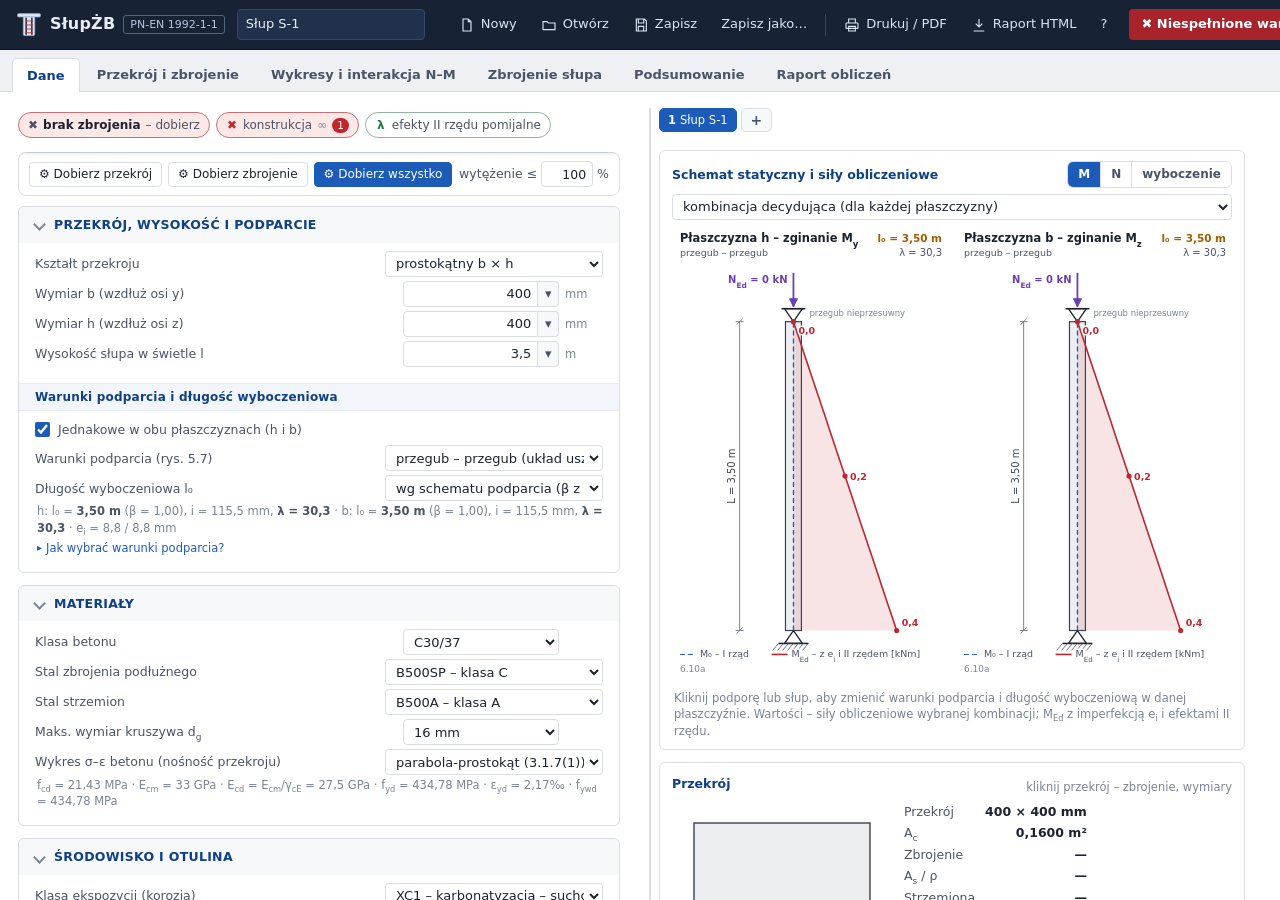
==== commit 93ae584c: "SłupŻB 1.1: przekroje teowe, kątowe i pierścieniowe; pusty start projektu - przekroje T, L i pierści" ====
--- a/app/app.html
+++ b/app/app.html
@@ -907,6 +907,7 @@
   ffs: { name: 'utwierdzenie – utwierdzenie przesuwne (nieusztywniony)', short: 'utwierdzenie–przesuwne', braced: false, beta: 1.0, fig: 'e' },
 };
 const DIRS = ['y', 'z'];
+const SHAPES = { rect: 'prostokątny b × h', circ: 'okrągły ⌀D', ring: 'pierścieniowy ⌀D × t (rura)', T: 'teowy (T)', L: 'kątowy (L)' };
 
 /* --------------------------------------------------------------- pomocnicze */
 const area = d => Math.PI * d * d / 4;
@@ -941,7 +942,7 @@
 function defaultState() {
   return {
     meta: { name: 'Słup S-1', author: '', note: '', ticks: {}, repMode: 'full' },
-    geom: { shape: 'rect', b: 350, h: 350, D: 400, L: 4.2 },
+    geom: { shape: 'rect', b: 400, h: 400, D: 400, L: 3.5, tee: { bf: 700, hf: 200, bw: 300, h: 600 }, ang: { b: 600, h: 600, tb: 250, th: 250 }, pipe: { D: 600, t: 150 } },
     buck: {
       same: true,
       y: { sch: 'pp', mode: 'auto', beta: 1.0, l0: '', k1: 0.1, k2: 0.1 },
@@ -951,22 +952,32 @@
     env: { exp: 'XC1', expF: '-', expA: '-', life: 50, scSel: 'auto', qc: false, scRed: false, dcdev: 10, dcg: 0, dcst: 0, dcadd: 0, cnomSel: 'auto', cnomVal: 30 },
     loads: {
       mode: 'cases', sw: true, comb: '610ab', gG: 1.35, gGinf: 1.0, gQ: 1.5, xi: 0.85,
-      items: [
-        newItem('perm', { name: 'Obciążenia stałe ze stropów', N: 720, Myt: 18, Myb: 9, Mzt: 6, Mzb: -4 }),
-        newItem('imp', { name: 'Użytkowe – biura', cat: 'B', N: 260, Myt: 9, Myb: 4, Mzt: 3, Mzb: -2 }),
-        newItem('wind', { name: 'Wiatr na ścianę zewnętrzną', qb: 1.6, pm: true }),
-      ],
-      direct: [newRow({ name: 'Kombinacja 1', N: 1250, Myt: 45, Myb: 20, Mzt: 10, Mzb: -6 })],
+      items: [],
+      direct: [],
       rqp: 0.6, rk: 0.74,
     },
     sec2: { method: 'nc', imp: 'theta', ei: '', c: '10', creep: 'calc', nsVar: 'full', V2: true, biax: '539', e0: true },
     sls: { RH: 50, t0: 28, cem: 'N', phiSel: 'auto', phi: 2.0, check: true },
-    reb: { nb: 3, nh: 3, dc: 20, dm: 20, nc: 8, set: true },
+    reb: { nb: 3, nh: 3, dc: 16, dm: 16, nc: 8, nci: 0, sMax: 200, set: false },
     stir: { d: 'auto', s: 'auto', pins: 'auto', hookA: 135 },
     det: { base: 'found', top: 'cont', hTop: 300, hF: 800, cF: 50, lap: '100', sigma: 'fyd', Lmax: 12, kicker: 0 },
     fire: { R: '-', side: 'more', eta: 0.7, muSel: 'auto', mu: 0.7, l0fiK: 0.7 },
     coef: { gc: 1.4, gs: 1.15, gcE: 1.2, acc: 1.0, act: 1.0, k1: 0.6, k2: 0.45, k3: 0.8, phiMin: 12, eMaxFi: 0.15 },
   };
+}
+// przykład (wczytywany na życzenie): słup 350×350 mm, l = 4,2 m, obciążenia stałe, użytkowe i wiatr, 8⌀20
+function exampleState() {
+  const S = defaultState();
+  S.meta.name = 'Słup S-1 (przykład)';
+  S.geom.b = 350; S.geom.h = 350; S.geom.L = 4.2;
+  S.loads.items = [
+    newItem('perm', { name: 'Obciążenia stałe ze stropów', N: 720, Myt: 18, Myb: 9, Mzt: 6, Mzb: -4 }),
+    newItem('imp', { name: 'Użytkowe – biura', cat: 'B', N: 260, Myt: 9, Myb: 4, Mzt: 3, Mzb: -2 }),
+    newItem('wind', { name: 'Wiatr na ścianę zewnętrzną', qb: 1.6, pm: true }),
+  ];
+  S.loads.direct = [newRow({ name: 'Kombinacja 1', N: 1250, Myt: 45, Myb: 20, Mzt: 10, Mzb: -6 })];
+  S.reb = Object.assign(S.reb, { nb: 3, nh: 3, dc: 20, dm: 20, set: true });
+  return S;
 }
 function psiOf(it) {
   if (it.kind === 'imp') return PSI[it.cat] || PSI.B;
@@ -1000,8 +1011,9 @@
   const S = JSON.parse(JSON.stringify(S0 || {}));
   mergeDef(D, S);
   const G = S.geom;
-  G.shape = G.shape === 'circ' ? 'circ' : 'rect';
-  G.b = num(G.b, 350); G.h = num(G.h, 350); G.D = num(G.D, 400); G.L = num(G.L, 4.2);
+  if (!SHAPES[G.shape]) G.shape = 'rect';
+  G.b = num(G.b, 400); G.h = num(G.h, 400); G.D = num(G.D, 400); G.L = num(G.L, 3.5);
+  ['tee', 'ang', 'pipe'].forEach(k => Object.keys(D.geom[k]).forEach(q => { G[k][q] = num(G[k][q], D.geom[k][q]); }));
   ['y', 'z'].forEach(d => {
     const q = S.buck[d];
     if (!SCH[q.sch]) q.sch = 'pp';
@@ -1033,7 +1045,9 @@
   if (!['auto', 'manual', 'off'].includes(S.sls.phiSel)) S.sls.phiSel = 'auto';
   const rb = S.reb;
   rb.nb = clamp(Math.round(num(rb.nb, 3)), 2, 16); rb.nh = clamp(Math.round(num(rb.nh, 3)), 2, 16); rb.nc = clamp(Math.round(num(rb.nc, 8)), 4, 40);
-  rb.dc = num(rb.dc, 20); rb.dm = num(rb.dm, rb.dc); rb.set = rb.set !== false;
+  rb.dc = num(rb.dc, 16); rb.dm = num(rb.dm, rb.dc); rb.set = rb.set !== false;
+  rb.nci = clamp(Math.round(num(rb.nci, 0)), 0, 40); if (rb.nci > 0 && rb.nci < 4) rb.nci = 4;
+  rb.sMax = Math.max(0, num(rb.sMax, 200));
   const st = S.stir;
   st.d = st.d === 'auto' ? 'auto' : num(st.d, 8); st.s = st.s === 'auto' || st.s === '' ? 'auto' : num(st.s, 200);
   if (!['auto', 'all', 'none'].includes(st.pins)) st.pins = 'auto';
@@ -1080,12 +1094,47 @@
 /* -------------------------------------------------------------- geometria */
 // pole odcinka koła o promieniu R leżącego powyżej prostej w głębokości y (0 ≤ y ≤ 2R)
 function circSeg(R, y) { y = clamp(y, 0, 2 * R); const t = R - y; return R * R * Math.acos(clamp(t / R, -1, 1)) - t * Math.sqrt(Math.max(0, 2 * R * y - y * y)); }
+// prostokąty składowe przekroju (bez nakładania), obrysy strzemion i obrys przekroju (T, L, prostokąt)
+function shapeRects(G) {
+  if (G.shape === 'T') {
+    const q = G.tee, bf = q.bf, hf = q.hf, bw = q.bw, h = q.h, xl = (bf - bw) / 2, xr = xl + bw;
+    return { b: bf, h, rects: [{ x0: 0, y0: 0, x1: bf, y1: hf }, { x0: xl, y0: hf, x1: xr, y1: h }],
+      ties: [{ x0: 0, y0: 0, x1: bf, y1: hf, name: 'półka' }, { x0: xl, y0: 0, x1: xr, y1: h, name: 'środnik' }],
+      outline: [[0, 0], [bf, 0], [bf, hf], [xr, hf], [xr, h], [xl, h], [xl, hf], [0, hf]], tmin: Math.min(bw, hf) };
+  }
+  if (G.shape === 'L') {
+    const q = G.ang, b = q.b, h = q.h, tb = q.tb, th = q.th;
+    return { b, h, rects: [{ x0: 0, y0: 0, x1: th, y1: h - tb }, { x0: 0, y0: h - tb, x1: b, y1: h }],
+      ties: [{ x0: 0, y0: 0, x1: th, y1: h, name: 'ramię pionowe' }, { x0: 0, y0: h - tb, x1: b, y1: h, name: 'ramię poziome' }],
+      outline: [[0, 0], [th, 0], [th, h - tb], [b, h - tb], [b, h], [0, h]], tmin: Math.min(tb, th) };
+  }
+  return { b: G.b, h: G.h, rects: [{ x0: 0, y0: 0, x1: G.b, y1: G.h }], ties: [{ x0: 0, y0: 0, x1: G.b, y1: G.h, name: '' }],
+    outline: [[0, 0], [G.b, 0], [G.b, G.h], [0, G.h]], tmin: Math.min(G.b, G.h) };
+}
+// paski przekroju w kierunku zginania: {y0, y1, b (szerokość łączna), segs: [[xL, xR], …] – położenie w poprzek}
 function partsOf(g, dir) {
-  if (!g.circ) return dir === 'y' ? [{ y0: 0, y1: g.h, b: g.b }] : [{ y0: 0, y1: g.b, b: g.h }];
-  const n = 48, R = g.D / 2, out = [];
-  for (let i = 0; i < n; i++) { const y0 = g.D * i / n, y1 = g.D * (i + 1) / n; out.push({ y0, y1, b: (circSeg(R, y1) - circSeg(R, y0)) / (y1 - y0) }); }
+  if (g.round) {
+    const n = g.ring ? 64 : 48, R = g.D / 2, Ri = g.ring ? g.Di / 2 : 0, out = [];
+    for (let i = 0; i < n; i++) {
+      const y0 = g.D * i / n, y1 = g.D * (i + 1) / n, dy = y1 - y0;
+      const wo = (circSeg(R, y1) - circSeg(R, y0)) / dy;
+      const wi = Ri > 0 ? (circSeg(Ri, y1 - (R - Ri)) - circSeg(Ri, y0 - (R - Ri))) / dy : 0;
+      out.push({ y0, y1, b: wo - wi, segs: wi > 1e-9 ? [[R - wo / 2, R - wi / 2], [R + wi / 2, R + wo / 2]] : [[R - wo / 2, R + wo / 2]] });
+    }
+    return out;
+  }
+  const rs = g.rects.map(r => dir === 'y' ? r : { x0: r.y0, x1: r.y1, y0: r.x0, y1: r.x1 });
+  const ys = [...new Set(rs.flatMap(r => [r.y0, r.y1]))].sort((a, b) => a - b), out = [];
+  for (let i = 0; i < ys.length - 1; i++) {
+    const ya = ys[i], yb = ys[i + 1], ym = (ya + yb) / 2;
+    const sg = rs.filter(r => ym > r.y0 && ym < r.y1).map(r => [r.x0, r.x1]).sort((a, b) => a[0] - b[0]), mg = [];
+    sg.forEach(q => { if (mg.length && Math.abs(mg[mg.length - 1][1] - q[0]) < 1e-6) mg[mg.length - 1][1] = q[1]; else mg.push(q.slice()); });
+    if (mg.length) out.push({ y0: ya, y1: yb, b: mg.reduce((a, q) => a + q[1] - q[0], 0), segs: mg });
+  }
   return out;
 }
+const distSeg = (x, y, a, b) => { const dx = b[0] - a[0], dy = b[1] - a[1], L2 = dx * dx + dy * dy; const t = L2 > 0 ? clamp(((x - a[0]) * dx + (y - a[1]) * dy) / L2, 0, 1) : 0; return Math.hypot(x - a[0] - t * dx, y - a[1] - t * dy); };
+function inPoly(x, y, P) { let c = false; for (let i = 0, j = P.length - 1; i < P.length; j = i++) { const [xi, yi] = P[i], [xj, yj] = P[j]; if ((yi > y) !== (yj > y) && x < (xj - xi) * (y - yi) / (yj - yi) + xi) c = !c; } return c; }
 function grossProps(parts) {
   let A = 0, S = 0, I0 = 0;
   parts.forEach(p => { const d = p.y1 - p.y0; A += p.b * d; S += p.b * (p.y1 * p.y1 - p.y0 * p.y0) / 2; I0 += p.b * (p.y1 ** 3 - p.y0 ** 3) / 3; });
@@ -1097,23 +1146,48 @@
   return { A, Ay };
 }
 function geomCalc(S, R) {
-  const G = S.geom, circ = G.shape === 'circ';
-  const g = { circ, L: G.L * 1000 };
-  if (circ) { g.D = G.D; g.b = g.h = G.D; g.Ac = area(G.D); g.Iy = g.Iz = Math.PI * G.D ** 4 / 64; g.u = Math.PI * G.D; }
-  else { g.b = G.b; g.h = G.h; g.Ac = G.b * G.h; g.Iy = G.b * G.h ** 3 / 12; g.Iz = G.h * G.b ** 3 / 12; g.u = 2 * (G.b + G.h); }
+  const G = S.geom, sh = G.shape;
+  const g = { shape: sh, circ: sh === 'circ', ring: sh === 'ring', isPoly: sh === 'T' || sh === 'L', L: G.L * 1000 };
+  g.round = g.circ || g.ring;
+  if (g.round) {
+    g.D = g.ring ? G.pipe.D : G.D; g.b = g.h = g.D; g.xc = g.yc = g.D / 2;
+    if (g.ring) { g.t = G.pipe.t; g.Di = g.D - 2 * g.t; if (!(g.t >= 80 && g.Di >= 100)) R.errors.push('Przekrój pierścieniowy: grubość ścianki t ≥ 80 mm i średnica otworu ≥ 100 mm.'); }
+    const Di = g.ring ? g.Di : 0;
+    g.Ac = area(g.D) - area(Di); g.Iy = g.Iz = Math.PI * (g.D ** 4 - Di ** 4) / 64; g.Iyz = 0;
+    g.u = Math.PI * (g.D + Di); g.tmin = g.ring ? g.t : g.D;
+    g.dmin = g.D;
+  } else {
+    const sr = shapeRects(G);
+    Object.assign(g, { b: sr.b, h: sr.h, rects: sr.rects, ties: sr.ties, outline: sr.outline, tmin: sr.tmin });
+    if (sh === 'T' && !(G.tee.bf > G.tee.bw && G.tee.hf > 0 && G.tee.hf < G.tee.h && G.tee.bw >= 150 && G.tee.hf >= 100)) R.errors.push('Przekrój teowy: b_f > b_w ≥ 150 mm, 100 mm ≤ h_f < h.');
+    if (sh === 'L' && !(G.ang.th < G.ang.b && G.ang.tb < G.ang.h && G.ang.th >= 150 && G.ang.tb >= 150)) R.errors.push('Przekrój kątowy: grubości ramion t ≥ 150 mm i mniejsze od wymiarów b, h.');
+    let A = 0, Sx = 0, Sy = 0;
+    g.rects.forEach(r => { const a = (r.x1 - r.x0) * (r.y1 - r.y0); A += a; Sx += a * (r.x0 + r.x1) / 2; Sy += a * (r.y0 + r.y1) / 2; });
+    g.Ac = A; g.xc = Sx / A; g.yc = Sy / A;
+    let Iy = 0, Iz = 0, Iyz = 0;
+    g.rects.forEach(r => { const w = r.x1 - r.x0, d = r.y1 - r.y0, a = w * d, dx = (r.x0 + r.x1) / 2 - g.xc, dy = (r.y0 + r.y1) / 2 - g.yc; Iy += w * d ** 3 / 12 + a * dy * dy; Iz += d * w ** 3 / 12 + a * dx * dx; Iyz += a * dx * dy; });
+    g.Iy = Iy; g.Iz = Iz; g.Iyz = Iyz;
+    g.u = g.outline.reduce((a, p, k) => { const q = g.outline[(k + 1) % g.outline.length]; return a + Math.hypot(q[0] - p[0], q[1] - p[1]); }, 0);
+    g.dmin = g.isPoly ? g.tmin : Math.min(g.b, g.h);
+    // narożniki wypukłe (wymagany pręt w każdym narożu – 9.5.2(4))
+    const P = g.outline, n = P.length; let sa = 0; for (let k = 0; k < n; k++) { const a = P[k], b = P[(k + 1) % n]; sa += a[0] * b[1] - b[0] * a[1]; }
+    g.convex = P.filter((p, k) => { const a = P[(k + n - 1) % n], c = P[(k + 1) % n]; const cr = (p[0] - a[0]) * (c[1] - p[1]) - (p[1] - a[1]) * (c[0] - p[0]); return cr * sa > 0; });
+  }
   if (!(g.b >= 150 && g.h >= 150)) R.errors.push('Wymiary przekroju muszą być ≥ 150 mm.');
   if (!(g.L >= 500 && g.L <= 60000)) R.errors.push('Wysokość słupa L musi mieścić się w granicach 0,5 ÷ 60 m.');
   g.iy = Math.sqrt(g.Iy / g.Ac); g.iz = Math.sqrt(g.Iz / g.Ac);
+  const Im = (g.Iy + g.Iz) / 2, Ir = Math.sqrt(((g.Iy - g.Iz) / 2) ** 2 + g.Iyz ** 2);
+  g.I1 = Im + Ir; g.I2 = Im - Ir; g.iMin = Math.sqrt(g.I2 / g.Ac); g.alpha = 0.5 * Math.atan2(-2 * g.Iyz, g.Iy - g.Iz);
   g.h0 = 2 * g.Ac / g.u;
   g.heq = g.iy * Math.sqrt(12); g.beq = g.iz * Math.sqrt(12);
   g.selfW = 25e-6 * g.Ac;            // kN/m = N/mm
-  g.dmax = Math.max(g.b, g.h); g.dmin = Math.min(g.b, g.h);
+  g.dmax = Math.max(g.b, g.h);
+  g.parts = { y: partsOf(g, 'y'), z: partsOf(g, 'z') };
   g.dir = {
-    y: { depth: g.h, width: g.b, I: g.Iy, i: g.iy, eq: g.heq },
-    z: { depth: g.b, width: g.h, I: g.Iz, i: g.iz, eq: g.beq },
+    y: { depth: g.h, width: g.b, wmin: Math.min(...g.parts.y.map(p => p.b)), I: g.Iy, i: g.iy, eq: g.heq },
+    z: { depth: g.b, width: g.h, wmin: Math.min(...g.parts.z.map(p => p.b)), I: g.Iz, i: g.iz, eq: g.beq },
   };
-  g.parts = { y: partsOf(g, 'y'), z: partsOf(g, 'z') };
-  g.wall = !circ && g.dmax > 4 * g.dmin;
+  g.wall = sh === 'rect' && g.dmax > 4 * Math.min(g.b, g.h);
   return g;
 }
 
@@ -1152,10 +1226,10 @@
 
 /* --------------------------------------------------------- układ prętów */
 const tieDiaAuto = dmax => TIE_DIAS.find(d => d >= Math.max(6, dmax / 4)) || 12;
-function tieDia(S) { const dmax = Math.max(S.reb.dc, S.geom.shape === 'circ' ? 0 : S.reb.dm); return S.stir.d === 'auto' ? tieDiaAuto(dmax) : S.stir.d; }
+function tieDia(S) { const dmax = Math.max(S.reb.dc, ['circ', 'ring'].includes(S.geom.shape) ? 0 : S.reb.dm); return S.stir.d === 'auto' ? tieDiaAuto(dmax) : S.stir.d; }
 // pokrycie prętów w świetle ≤ 150 mm od pręta utrzymanego strzemieniem (9.5.3(6)) – zachłannie, najmniej szpilek
-function restrainFace(pos, dia, mode) {
-  const n = pos.length, R = new Array(n).fill(false);
+function restrainFace(pos, dia, mode, pre) {
+  const n = pos.length, R = pre ? pre.slice() : new Array(n).fill(false);
   R[0] = R[n - 1] = true;
   if (mode === 'all') { R.fill(true); return R; }
   if (mode === 'none' || n <= 2) return R;
@@ -1174,7 +1248,19 @@
   const lay = { bars: [], dt, issues: [], faces: {}, legs: { y: 2, z: 2 }, pins: [], set: rb.set };
   const smin = d => Math.max(d, S.mat.dg + 5, 20);
   if (!rb.set) { lay.As = 0; lay.n = 0; lay.dmax = 0; lay.dmin = 0; return lay; }
-  if (g.circ) {
+  if (g.ring) {
+    const d = rb.dc, n = rb.nc, ni = rb.nci, Rs = g.D / 2 - c - dt - d / 2, Rsi = g.Di / 2 + c + dt + d / 2;
+    lay.Rs = Rs; lay.Rt = g.D / 2 - c - dt / 2; lay.Rsi = ni ? Rsi : null; lay.Rti = ni ? g.Di / 2 + c + dt / 2 : null;
+    for (let k = 0; k < n; k++) { const t = (k + 0.5) * 2 * Math.PI / n; lay.bars.push({ x: g.D / 2 + Rs * Math.sin(t), y: g.D / 2 - Rs * Math.cos(t), d, A: area(d), corner: false, face: 'c' }); }
+    for (let k = 0; k < ni; k++) { const t = (k + 0.5) * 2 * Math.PI / ni; lay.bars.push({ x: g.D / 2 + Rsi * Math.sin(t), y: g.D / 2 - Rsi * Math.cos(t), d, A: area(d), corner: false, face: 'ci' }); }
+    const ch = 2 * Rs * Math.sin(Math.PI / n), chi = ni ? 2 * Rsi * Math.sin(Math.PI / ni) : Infinity;
+    lay.smin = smin(d); lay.faces.c = { n, clear: Math.min(ch, chi) - d, ctc: ch };
+    if (ni && Rs - Rsi - d < lay.smin) lay.issues.push('ścianka za cienka na dwie warstwy prętów');
+    if (Rs - d / 2 < g.Di / 2 + c) lay.issues.push('pręty nie mieszczą się w ściance');
+    lay.legs = { y: 2, z: 2 }; lay.restrained = lay.bars.length;
+  } else if (g.isPoly) {
+    layoutPoly(S, g, c, dt, lay, smin);
+  } else if (g.circ) {
     const d = rb.dc, n = rb.nc, Rs = g.D / 2 - c - dt - d / 2;
     lay.Rs = Rs; lay.Rt = g.D / 2 - c - dt / 2;
     for (let k = 0; k < n; k++) { const t = (k + 0.5) * 2 * Math.PI / n; lay.bars.push({ x: g.D / 2 + Rs * Math.sin(t), y: g.D / 2 - Rs * Math.cos(t), d, A: area(d), corner: false, face: 'c' }); }
@@ -1214,9 +1300,73 @@
   lay.dmax = Math.max(...lay.bars.map(b => b.d)); lay.dmin = Math.min(...lay.bars.map(b => b.d));
   lay.cl = c + dt;                                   // otulina prętów podłużnych (do pręta)
   lay.a = c + dt + lay.dmax / 2;                     // odległość osi prętów od krawędzi (do odporności ogniowej)
-  if (!g.circ) lay.a = Math.min(lay.offC, lay.offM);
-  else lay.a = g.D / 2 - lay.Rs;
+  if (g.round) lay.a = g.D / 2 - lay.Rs;
+  else lay.a = Math.min(lay.offC, lay.offM);
+  // najmniejszy odstęp w świetle między prętami (wszystkie pary)
+  let mc = Infinity; const B = lay.bars;
+  for (let i = 0; i < B.length; i++) for (let j = i + 1; j < B.length; j++) mc = Math.min(mc, Math.hypot(B[i].x - B[j].x, B[i].y - B[j].y) - (B[i].d + B[j].d) / 2);
+  lay.minClear = mc;
   return lay;
+}
+// układ prętów w przekroju złożonym z prostokątów (T, L): pręty w narożach strzemion i w przecięciach ich ramion,
+// pręty pośrednie na zewnętrznych ścianach co ≤ s_max, szpilki z warunku 9.5.3(6)
+function layoutPoly(S, g, c, dt, lay, smin) {
+  const rb = S.reb, rin = mandrelMin(dt) / 2, dc = rb.dc, dm = rb.dm, sMax = rb.sMax;
+  const offC = c + dt + Math.max(dc / 2, rin - (rin - dc / 2) / Math.SQRT2), offM = c + dt + dm / 2;
+  Object.assign(lay, { offC, offM, rin });
+  const P = g.outline, edges = P.map((p, k) => [p, P[(k + 1) % P.length]]);
+  const dOut = (x, y) => Math.min(...edges.map(([a, b]) => distSeg(x, y, a, b)));
+  const B = lay.bars, sm = smin(Math.max(dc, dm));
+  const find = (x, y, tol) => B.find(q => Math.hypot(q.x - x, q.y - y) < tol);
+  const put = (x, y, d, rest) => { const q = find(x, y, Math.max(d, dc) + 2); if (q) { if (rest) q.rest = q.corner = true; return q; } const o = { x, y, d, A: area(d), rest, corner: rest, face: rest ? 'c' : 'm' }; B.push(o); return o; };
+  const T = g.ties;
+  T.forEach(A => T.forEach(Bt => {
+    [A.x0 + offC, A.x1 - offC].forEach(x => [Bt.y0 + offC, Bt.y1 - offC].forEach(y => {
+      if (x < Bt.x0 + offC - 1 || x > Bt.x1 - offC + 1 || y < A.y0 + offC - 1 || y > A.y1 - offC + 1) return;
+      if (!inPoly(x, y, P) || dOut(x, y) > offC * 1.6) return;
+      put(x, y, dc, true);
+    }));
+  }));
+  // boki obrysów strzemion: {t, axis: 'x' – bok poziomy (pręty wzdłuż x), stała współrzędna, zakres}
+  const sides = [];
+  T.forEach(t => {
+    sides.push({ t, ax: 'x', c0: t.y0 + offM, cC: t.y0 + offC, a: t.x0 + offC, b: t.x1 - offC }, { t, ax: 'x', c0: t.y1 - offM, cC: t.y1 - offC, a: t.x0 + offC, b: t.x1 - offC });
+    sides.push({ t, ax: 'y', c0: t.x0 + offM, cC: t.x0 + offC, a: t.y0 + offC, b: t.y1 - offC }, { t, ax: 'y', c0: t.x1 - offM, cC: t.x1 - offC, a: t.y0 + offC, b: t.y1 - offC });
+  });
+  // pręty pośrednie: równomiernie między kolejnymi prętami utrzymanymi na boku leżącym przy zewnętrznej ścianie
+  const onSide = sd => B.filter(q => (sd.ax === 'x' ? Math.abs(q.y - sd.c0) <= offC - offM + 2 && q.x >= sd.a - 2 && q.x <= sd.b + 2 : Math.abs(q.x - sd.c0) <= offC - offM + 2 && q.y >= sd.a - 2 && q.y <= sd.b + 2));
+  if (sMax > 0) sides.forEach(sd => {
+    const ex = onSide(sd).map(q => sd.ax === 'x' ? q.x : q.y).sort((u, v) => u - v);
+    for (let k = 0; k < ex.length - 1; k++) {
+      const u0 = ex[k], u1 = ex[k + 1], gap = u1 - u0, um = (u0 + u1) / 2;
+      const xm = sd.ax === 'x' ? um : sd.c0, ym = sd.ax === 'x' ? sd.c0 : um;
+      if (!inPoly(xm, ym, P) || dOut(xm, ym) > offM + 1) continue;
+      const n = Math.ceil(gap / sMax - 1e-9);
+      for (let j = 1; j < n; j++) {
+        const u = u0 + gap * j / n, x = sd.ax === 'x' ? u : sd.c0, y = sd.ax === 'x' ? sd.c0 : u;
+        if (B.some(q => Math.hypot(q.x - x, q.y - y) - (q.d + dm) / 2 < sm - 1e-6)) continue;
+        put(x, y, dm, false);
+      }
+    }
+  });
+  // utrzymanie prętów (≤ 150 mm w świetle od pręta utrzymanego) – po bokach strzemion; szpilki w poprzek obrysu
+  let far = 0; const pins = [];
+  sides.forEach(sd => {
+    const on = onSide(sd);
+    if (on.length < 3) return;
+    on.sort((u, v) => (sd.ax === 'x' ? u.x - v.x : u.y - v.y));
+    const pos = on.map(q => sd.ax === 'x' ? q.x : q.y), dia = on.map(q => q.d);
+    const Rr = restrainFace(pos, dia, S.stir.pins, on.map(q => !!q.rest));
+    on.forEach((q, k) => { if (Rr[k] && !q.rest) { q.rest = true; const t = sd.t; pins.push(sd.ax === 'x' ? { dir: 'v', x: q.x + (q.d + dt) / 2, y0: t.y0 + c + dt / 2, y1: t.y1 - c - dt / 2, d: q.d, t } : { dir: 'hz', y: q.y + (q.d + dt) / 2, x0: t.x0 + c + dt / 2, x1: t.x1 - c - dt / 2, d: q.d, t }); } });
+    on.forEach((q, k) => { if (Rr[k]) return; let best = Infinity; on.forEach((r, j) => { if (Rr[j]) best = Math.min(best, Math.abs(pos[k] - pos[j]) - (q.d + r.d) / 2); }); far = Math.max(far, best); });
+  });
+  lay.pins = pins.map(p => Object.assign(p, { len: p.dir === 'v' ? p.y1 - p.y0 : p.x1 - p.x0 }));
+  lay.far = far;
+  const tall = T.reduce((a, t) => (t.y1 - t.y0 > a.y1 - a.y0 ? t : a)), wide = T.reduce((a, t) => (t.x1 - t.x0 > a.x1 - a.x0 ? t : a));
+  lay.legs = { y: 2 + pins.filter(p => p.dir === 'v' && p.t === tall).length, z: 2 + pins.filter(p => p.dir === 'hz' && p.t === wide).length };
+  lay.restrained = B.filter(q => q.rest).length;
+  lay.smin = sm;
+  lay.ctcMax = (() => { let mx = 0; sides.forEach(sd => { const on = B.filter(q => (sd.ax === 'x' ? Math.abs(q.y - sd.c0) <= offC - offM + 2 : Math.abs(q.x - sd.c0) <= offC - offM + 2)).map(q => sd.ax === 'x' ? q.x : q.y).sort((u, v) => u - v); for (let k = 0; k < on.length - 1; k++) mx = Math.max(mx, on[k + 1] - on[k]); }); return mx; })();
 }
 // pręty we współrzędnych kierunku: y – głębokość mierzona od krawędzi „+” (ściskanej przy M > 0)
 function barsDir(lay, g, dir) { return lay.bars.map(b => ({ y: dir === 'y' ? b.y : b.x, x: dir === 'y' ? b.x : b.y, A: b.A, d: b.d })); }
@@ -1303,21 +1453,24 @@
   if (p <= 2) { const xAB = ecu / (ecu + eud) * yA; const x = xAB + (p - 1) * (h - xAB); return [ecu, ecu * (1 - h / x)]; }
   const yC = (1 - ec / ecu) * h; const eB = (p - 2) * ec; const eT = ec + (ec - eB) * yC / (h - yC); return [eT, eB];
 }
-function fiberize(parts, ny0, nz0) {
+function fiberize(parts, ny0, nz0, xc) {
   const fib = [], corners = [];
   const H = parts[parts.length - 1].y1 - parts[0].y0;
+  const wMax = Math.max(...parts.flatMap(p => (p.segs || [[0, p.b]]).map(q => q[1] - q[0])));
   parts.forEach(p => {
-    const ny = Math.max(1, Math.round(ny0 * (p.y1 - p.y0) / H)), nz = nz0;
-    const dy = (p.y1 - p.y0) / ny, dz = p.b / nz;
-    for (let i = 0; i < ny; i++) for (let j = 0; j < nz; j++) fib.push({ y: p.y0 + (i + 0.5) * dy, z: -p.b / 2 + (j + 0.5) * dz, A: dy * dz, dy, dz });
-    corners.push([p.y0, -p.b / 2], [p.y0, p.b / 2], [p.y1, -p.b / 2], [p.y1, p.b / 2]);
+    const ny = Math.max(1, Math.round(ny0 * (p.y1 - p.y0) / H)), dy = (p.y1 - p.y0) / ny;
+    (p.segs || [[xc - p.b / 2, xc + p.b / 2]]).forEach(([xL, xR]) => {
+      const w = xR - xL, nz = Math.max(2, Math.round(nz0 * w / wMax)), dz = w / nz;
+      for (let i = 0; i < ny; i++) for (let j = 0; j < nz; j++) fib.push({ y: p.y0 + (i + 0.5) * dy, z: xL - xc + (j + 0.5) * dz, A: dy * dz, dy, dz });
+      corners.push([p.y0, xL - xc], [p.y0, xR - xc], [p.y1, xL - xc], [p.y1, xR - xc]);
+    });
   });
   return { fib, corners };
 }
-function makeBiax(parts, bars, m, bw) {
-  const { fib, corners } = fiberize(parts, parts.length > 1 ? parts.length : 40, 24);
+function makeBiax(parts, bars, m, xc) {
+  const { fib, corners } = fiberize(parts, parts.length > 12 ? parts.length : 40, 24, xc);
   const nf = fib.length, yc = grossProps(parts).yc;
-  const bz = bars.map(b => ({ y: b.y, z: b.x - bw / 2, A: b.A }));
+  const bz = bars.map(b => ({ y: b.y, z: b.x - xc, A: b.A }));
   const fcd = m.fcd, rect = m.diag === 'rect', sR = m.eta * fcd;
   const sigP = e => e <= 0 ? 0 : e >= m.ec2 ? fcd : fcd * (1 - Math.pow(1 - e / m.ec2, m.npar));
   function prep(theta) {
@@ -1349,25 +1502,47 @@
   const prepCache = new Map();
   const prepOf = th => { if (!prepCache.has(th)) prepCache.set(th, prep(th)); return prepCache.get(th); };
   const cache = {};
+  // stan graniczny przy kierunku θ osi obojętnej i sile N (regula falsi po parametrze odkształceń)
+  function solveAt(theta, N) {
+    const P = prepOf(theta);
+    let a = 0, b = 3, ra = evalP(P, a), rb = evalP(P, b);
+    if (N < ra.N - 1 || N > rb.N + 1) return null;
+    let fa = ra.N - N, fb = rb.N - N, side = 0, r = ra;
+    for (let it = 0; it < 60; it++) {
+      const c = Math.abs(fb - fa) > 1e-12 ? (a * fb - b * fa) / (fb - fa) : (a + b) / 2;
+      r = evalP(P, c); const fc = r.N - N;
+      if (Math.abs(fc) < 5 || b - a < 1e-9) break;
+      if (fc * fb > 0) { b = c; fb = fc; if (side === -1) fa /= 2; side = -1; }
+      else { a = c; fa = fc; if (side === 1) fb /= 2; side = 1; }
+    }
+    return r;
+  }
   function contour(N) {
     const key = Math.round(N / 100);
     if (key in cache) return cache[key];
     const pts = [];
-    for (let i = 0; i < 72; i++) {
-      const P = prepOf(i * Math.PI / 36);
-      let a = 0, b = 3, ra = evalP(P, a), rb = evalP(P, b);
-      if (N < ra.N - 1 || N > rb.N + 1) { cache[key] = null; return null; }
-      let fa = ra.N - N, fb = rb.N - N, side = 0, r = ra;
-      for (let it = 0; it < 60; it++) {
-        const c = Math.abs(fb - fa) > 1e-12 ? (a * fb - b * fa) / (fb - fa) : (a + b) / 2;
-        r = evalP(P, c); const fc = r.N - N;
-        if (Math.abs(fc) < 5 || b - a < 1e-9) break;
-        if (fc * fb > 0) { b = c; fb = fc; if (side === -1) fa /= 2; side = -1; }
-        else { a = c; fa = fc; if (side === 1) fb /= 2; side = 1; }
-      }
-      pts.push([r.My, r.Mz]);
+    for (let i = 0; i < 72; i++) { const r = solveAt(i * Math.PI / 36, N); if (!r) { cache[key] = null; return null; } pts.push([r.My, r.Mz]); }
+    cache[key] = pts; return pts;
+  }
+  // nośność przy zginaniu w jednej płaszczyźnie (drugi moment = 0) – oś obojętna obrócona (przekroje niesymetryczne)
+  function pure(N, comp, sg) {
+    const th0 = comp === 'y' ? (sg > 0 ? 0 : Math.PI) : (sg > 0 ? Math.PI / 2 : -Math.PI / 2);
+    const other = r => comp === 'y' ? r.Mz : r.My, main = r => comp === 'y' ? r.My : r.Mz;
+    const f = th => { const r = solveAt(th, N); return r ? { v: other(r), m: main(r) } : null; };
+    const r0 = f(th0); if (!r0) return null;
+    if (Math.abs(r0.v) < 1e3) return Math.max(0, sg * r0.m);
+    let lo = null, hi = null;
+    for (let k = 1; k <= 14 && lo === null; k++) for (const sd of [1, -1]) {
+      const th = th0 + sd * k * 0.08, q = f(th); if (!q) continue;
+      if (q.v * r0.v <= 0) { lo = { th: th0, v: r0.v }; hi = { th, v: q.v }; break; }
     }
-    cache[key] = pts; return pts;
+    if (lo === null) return Math.max(0, sg * r0.m);
+    for (let it = 0; it < 30; it++) {
+      const th = (lo.th + hi.th) / 2, q = f(th); if (!q) break;
+      if (Math.abs(q.v) < 1e3 || Math.abs(hi.th - lo.th) < 1e-5) return Math.max(0, sg * q.m);
+      if (q.v * lo.v > 0) lo = { th, v: q.v }; else hi = { th, v: q.v };
+    }
+    const q = f((lo.th + hi.th) / 2); return q ? Math.max(0, sg * q.m) : null;
   }
   function util(N, My, Mz) {
     const pts = contour(N);
@@ -1384,13 +1559,13 @@
     }
     return { u: isFinite(best) ? L / best : Infinity, MRd: best };
   }
-  return { contour, util };
+  return { contour, util, pure, solveAt };
 }
 // SGU: przekrój zarysowany przy zginaniu ukośnym z siłą osiową (beton nie przenosi rozciągania)
-function elasticBiax(parts, bars, bw, Ec, Es, N, My, Mz) {
-  const { fib, corners } = fiberize(parts, parts.length > 1 ? parts.length : 40, 16);
+function elasticBiax(parts, bars, xc, Ec, Es, N, My, Mz) {
+  const { fib, corners } = fiberize(parts, parts.length > 12 ? parts.length : 40, 16, xc);
   const yc = grossProps(parts).yc;
-  const bz = bars.map(b => ({ y: b.y, z: b.x - bw / 2, A: b.A }));
+  const bz = bars.map(b => ({ y: b.y, z: b.x - xc, A: b.A }));
   let a = [0, 0, 0];
   const strain = (y, z) => a[0] + a[1] * (yc - y) - a[2] * z;
   const solve3 = (J, r) => {
@@ -1805,7 +1980,7 @@
   const F = S.fire;
   if (F.R === '-' || !lay.n) return null;
   const tab = FIRE_COL[F.R];
-  const b = g.circ ? g.D : g.dmin, a = lay.a;
+  const b = g.round ? g.D : g.dmin, a = lay.a;
   const NEdMax = R.NEdMax;
   const NEdFi = F.eta * NEdMax;
   const uAx = R.radUtil || 1;
@@ -1829,13 +2004,14 @@
   // warunki stosowania metody A
   const l0fi = F.l0fiK * g.L;
   o.l0fi = l0fi;
-  o.emax = S.coef.eMaxFi * (g.circ ? g.D : g.dmin);
+  o.emax = S.coef.eMaxFi * (g.round ? g.D : g.dmin);
+  o.approx = g.ring ? 'Tablica 5.2a i wzór (5.7) dotyczą przekrojów pełnych – dla przekroju pierścieniowego wynik przybliżony (b = D).' : g.isPoly ? 'Tablica 5.2a dotyczy przekrojów prostokątnych i kołowych – dla przekroju złożonego przyjęto b = najmniejsza grubość ramienia, b′ = 4A_c/u (ocena przybliżona).' : '';
   o.e = R.e0fi || 0;
   o.rho = lay.As / g.Ac;
   o.condL = l0fi <= 3000 + 1e-6; o.condE = o.e <= o.emax + 1e-6; o.condA = lay.As < 0.04 * g.Ac;
   // wzór (5.7)
   const omega = lay.As * m.fyd / (g.Ac * m.fcd);
-  const bp = g.circ ? g.D : 2 * g.Ac / (g.b + g.h);
+  const bp = g.round ? g.D : 4 * g.Ac / g.u;
   const Reta = 83 * (1 - mu * (1 + omega) / (0.85 / m.acc + omega));
   const Ra = 1.60 * (clamp(a, 25, 80) - 30);
   const Rl = 9.60 * (5 - clamp(l0fi / 1000, 2, 6));
@@ -1843,7 +2019,7 @@
   const Rn = lay.n > 4 ? 12 : 0;
   const sum = Reta + Ra + Rl + Rb + Rn;
   const Rcalc = sum > 0 ? 120 * Math.pow(sum / 120, 1.8) : 0;
-  Object.assign(o, { omega, bp, Reta, Ra, Rl, Rb, Rn, Rcalc, formOk: Rcalc >= o.Rreq, formValid: a >= 25 && a <= 80 && bp >= 200 && bp <= 450 && l0fi <= 6000 && (g.circ || g.dmax <= 1.5 * g.dmin) });
+  Object.assign(o, { omega, bp, Reta, Ra, Rl, Rb, Rn, Rcalc, formOk: Rcalc >= o.Rreq, formValid: a >= 25 && a <= 80 && bp >= 200 && bp <= 450 && l0fi <= 6000 && (g.round || g.isPoly || g.dmax <= 1.5 * g.dmin) });
   o.ok = o.condE && o.condA && ((o.condL && o.tabOk) || (o.formValid && o.formOk));
   return o;
 }
@@ -1925,11 +2101,16 @@
     rows.push({ pos: ++pos, kind: 'start', name: 'Pręty startowe (w fundamencie)', d, n, len: ceilTo(inF + above + foot, 10), straight: ceilTo(inF + above, 10), leg: foot, inF, above, shape: 'L' });
   });
   // strzemiona
-  let tieLen, pinLen = 0;
-  if (g.circ) { const Dt = g.D - 2 * c - dt; tieLen = ceilTo(Math.PI * Dt + 2 * hook + Math.max(anch.lbrqd * 0.0, 0), 10); }
-  else { const bt = g.b - 2 * c - dt, ht = g.h - 2 * c - dt; tieLen = ceilTo(2 * (bt + ht) + 2 * hook, 10); }
-  rows.push({ pos: ++pos, kind: 'tie', name: g.circ ? 'Strzemiona okrągłe' : 'Strzemiona zamknięte', d: dt, n: ties.sets, len: tieLen, hook, hookMin, shape: g.circ ? 'O' : 'S' });
-  if (lay.pins.length) {
+  const hoop = (Dt, nm) => rows.push({ pos: ++pos, kind: 'tie', name: nm, d: dt, n: ties.sets, len: ceilTo(Math.PI * Dt + 2 * hook, 10), hook, hookMin, shape: 'O', Dt });
+  const rtie = (t, nm) => { const bt = (t.x1 - t.x0) - 2 * c - dt, ht = (t.y1 - t.y0) - 2 * c - dt; rows.push({ pos: ++pos, kind: 'tie', name: nm, d: dt, n: ties.sets, len: ceilTo(2 * (bt + ht) + 2 * hook, 10), hook, hookMin, shape: 'S', bt, ht }); };
+  if (g.circ) hoop(g.D - 2 * c - dt, 'Strzemiona okrągłe');
+  else if (g.ring) { hoop(g.D - 2 * c - dt, 'Strzemiona okrągłe zewnętrzne'); if (lay.Rti) hoop(2 * lay.Rti, 'Strzemiona okrągłe wewnętrzne'); }
+  else if (g.isPoly) g.ties.forEach(t => rtie(t, `Strzemiona zamknięte – ${t.name}`));
+  else rtie(g.ties[0], 'Strzemiona zamknięte');
+  if (g.isPoly && lay.pins.length) {
+    const grp = {}; lay.pins.forEach(p => { const L = ceilTo(p.len + 2 * hook, 10); grp[L] = (grp[L] || 0) + 1; });
+    Object.keys(grp).map(Number).sort((u, v) => v - u).forEach(L => rows.push({ pos: ++pos, kind: 'pin', name: 'Szpilki', d: dt, n: grp[L] * ties.sets, len: L, hook, shape: 'P' }));
+  } else if (lay.pins.length) {
     const pH = lay.pins.filter(p => p.dir === 'h').length, pB = lay.pins.filter(p => p.dir === 'b').length;
     if (pH) rows.push({ pos: ++pos, kind: 'pin', name: 'Szpilki (w kierunku h)', d: dt, n: pH * ties.sets, len: ceilTo(g.h - 2 * c + 2 * hook, 10), hook, shape: 'P' });
     if (pB) rows.push({ pos: ++pos, kind: 'pin', name: 'Szpilki (w kierunku b)', d: dt, n: pB * ties.sets, len: ceilTo(g.b - 2 * c + 2 * hook, 10), hook, shape: 'P' });
@@ -1952,7 +2133,7 @@
   const g = R.g = geomCalc(S, R);
   if (R.errors.length) return R;
   const dt0 = tieDia(S);
-  const cov = R.cov = coverCalc(S, m, S.reb.set ? Math.max(S.reb.dc, g.circ ? 0 : S.reb.dm) : 12, dt0);
+  const cov = R.cov = coverCalc(S, m, S.reb.set ? Math.max(S.reb.dc, g.round ? 0 : S.reb.dm) : 12, dt0);
   const lay = R.lay = layoutBars(S, g, cov, m);
   R.bare = !lay.n;
   const cr = R.creep = creepCalc(S, m, g);
@@ -1981,6 +2162,15 @@
     dirs[d] = D;
   });
   R.NRd0 = g.Ac * m.fcd + lay.As * m.fyd;
+  if (lay.n) R.bx = makeBiax(g.parts.y, barsDir(lay, g, 'y'), m, g.xc);
+  // przekroje T i L: nośność w płaszczyźnie przy zerowym momencie w drugiej płaszczyźnie (oś obojętna obrócona, metoda włókien)
+  if (lay.n && g.isPoly) DIRS.forEach(d => {
+    const U = dirs[d].U, nG = 24, lo = U.Nmin, hi = U.Nmax, Ns = [], P = [], Q = [];
+    for (let i = 0; i <= nG; i++) { const N = lo + (hi - lo) * (0.5 * (1 - Math.cos(Math.PI * i / nG))); Ns.push(N); }
+    Ns.forEach((N, i) => { const e = i === 0 || i === nG; P.push(e ? Math.max(0, U.MRd(N, 1)) : R.bx.pure(N, d, 1)); Q.push(e ? Math.max(0, U.MRd(N, -1)) : R.bx.pure(N, d, -1)); });
+    const look = (arr, N) => { if (N < lo - 1e-6 || N > hi + 1e-6) return null; let k = 0; while (k < nG - 1 && Ns[k + 1] < N) k++; const t = Ns[k + 1] > Ns[k] ? (N - Ns[k]) / (Ns[k + 1] - Ns[k]) : 0; const a = arr[k], b = arr[k + 1]; if (a === null || b === null) return null; return Math.max(0, a + t * (b - a)); };
+    U.parMRd = U.MRd; U.MRd = (N, sg) => look(sg < 0 ? Q : P, N); U.rotTab = { Ns, P, Q };
+  });
   // ocena wszystkich kombinacji SGN
   const res = R.res = [];
   C.U.forEach((c, ci) => {
@@ -1996,7 +2186,6 @@
   R.NEdMin = res.length ? Math.min(...res.map(o => o.fr.Ntop)) : 0;
   // zginanie ukośne – metoda włókien dla kombinacji decydujących
   if (lay.n && res.length && !opts.fast) {
-    R.bx = makeBiax(g.parts.y, barsDir(lay, g, 'y'), m, g.circ ? g.D : g.b);
     const cand = res.slice().sort((a, b) => (b.biax.u539 || b.u) - (a.biax.u539 || a.u)).slice(0, 4);
     cand.forEach(o => { o.biax.fib = fiberBiax(R, o); });
   }
@@ -2025,7 +2214,7 @@
 
 // czy pod obciążeniem obliczeniowym występuje rozciąganie (przekrój niezarysowany, krawędź najbardziej rozciągana)
 function hasTension(R, o) {
-  const g = R.g, Wy = g.Iy / (g.h / 2), Wz = g.Iz / (g.b / 2);
+  const g = R.g, Wy = g.Iy / Math.max(g.yc, g.h - g.yc), Wz = g.Iz / Math.max(g.xc, g.b - g.xc);
   return [0, 1, 2].some(i => { const sy = o.y.secs[i], sz = o.z.secs[i]; return sy.N / g.Ac - sy.M / Wy - sz.Mn / Wz < 0 || sy.N / g.Ac - sy.Mn / Wy - sz.M / Wz < 0; });
 }
 // SGU: przekrój zarysowany przy zginaniu w jednej płaszczyźnie z siłą N (ściskanie +), M ≥ 0 – ściskana krawędź y = 0
@@ -2062,7 +2251,7 @@
     ];
     const ry = R.dirs.y.U.MRd(N, sy.sg || 1), rz = R.dirs.z.U.MRd(N, sz.sg || 1);
     const ratio = NRd > 0 ? N / NRd : 0;
-    const a = g.circ ? 2 : ratio <= 0.1 ? 1.0 : ratio >= 1 ? 2.0 : ratio <= 0.7 ? 1.0 + (ratio - 0.1) / 0.6 * 0.5 : 1.5 + (ratio - 0.7) / 0.3 * 0.5;
+    const a = g.round ? 2 : ratio <= 0.1 ? 1.0 : ratio >= 1 ? 2.0 : ratio <= 0.7 ? 1.0 + (ratio - 0.1) / 0.6 * 0.5 : 1.5 + (ratio - 0.7) / 0.3 * 0.5;
     cases.forEach(cs => {
       const ey = N > 0 ? cs.Mz / N : Infinity, ez = N > 0 ? cs.My / N : Infinity;   // e_y – w kierunku b (od M_z), e_z – w kierunku h (od M_y)
       const relB = ey / g.beq, relH = ez / g.heq;
@@ -2116,8 +2305,8 @@
     const VEd = gov[d].VEd;
     const Nmin = gov.fr.Ntop, Nmax = gov.fr.Nbot;
     let bw, dd;
-    if (g.circ) { bw = g.D; dd = g.D / 2 + 2 * (lay.Rs || g.D / 2 - 50) / Math.PI; }
-    else { bw = gd.width; const bars = barsDir(lay, g, d); dd = bars.length ? Math.max(...bars.map(b => b.y)) : gd.depth - 50; }
+    if (g.round) { bw = g.ring ? 2 * g.t : g.D; dd = g.D / 2 + 2 * (lay.Rs || g.D / 2 - 50) / Math.PI; }
+    else { bw = g.isPoly ? gd.wmin : gd.width; const bars = barsDir(lay, g, d); dd = bars.length ? Math.max(...bars.map(b => b.y)) : gd.depth - 50; }
     const z = 0.9 * dd;
     const bars = barsDir(lay, g, d);
     const Asl = bars.filter(b => b.y > gd.depth / 2 + 1).reduce((a, b) => a + b.A, 0);
@@ -2131,7 +2320,7 @@
     const VRdc = Math.max(VRdc1, VRdc2, 0);
     const acwOf = sc => { const r = sc / m.fcd; if (r <= 0) return 1; if (r <= 0.25) return 1 + r; if (r <= 0.5) return 1.25; return Math.max(0, 2.5 * (1 - r)); };
     const acw = Math.min(acwOf(Math.max(0, Nmin) / g.Ac), acwOf(Math.max(0, Nmax) / g.Ac));
-    const legs = g.circ ? 2 : lay.legs[d];
+    const legs = g.round ? 2 : lay.legs[d];
     const Asw = legs * area(lay.dt);
     const VRdmaxOf = cot => acw * bw * z * m.nu1 * m.fcd / (cot + 1 / cot);
     let cot = 2.5; while (cot > 1 && VRdmaxOf(cot) < VEd) cot = Math.max(1, cot - 0.05);
@@ -2151,8 +2340,8 @@
 /* ---------------------------------------------------------------- SGU */
 function slsCalc(R, S) {
   const g = R.g, m = R.m, lay = R.lay, C = R.combos, dists = R.dists, items = R.items;
-  const bars = barsDir(lay, g, 'y'), bw = g.circ ? g.D : g.b, parts = g.parts.y;
-  const Wy = g.Iy / (g.h / 2), Wz = g.Iz / (g.b / 2);
+  const bars = barsDir(lay, g, 'y'), xc = g.xc, parts = g.parts.y;
+  const Wy = g.Iy / Math.max(g.yc, g.h - g.yc), Wz = g.Iz / Math.max(g.xc, g.b - g.xc);
   const proxy = fr => [0, NPT / 2, NPT].map(i => ({ i, N: fr.Nat(XI[i]), My: fr.y.M[i], Mz: fr.z.M[i] }));
   const pick = (list, Ec) => {
     const all = []; list.forEach(c => { const fr = superpose(dists, items, c.f, g); proxy(fr).forEach(p => all.push(Object.assign(p, { c }))); });
@@ -2160,7 +2349,7 @@
     const ps = q => Math.abs(q.My) / Wy + Math.abs(q.Mz) / Wz - q.N / g.Ac;
     const sel = new Set([...all.slice().sort((a, b) => pc(b) - pc(a)).slice(0, 3), ...all.slice().sort((a, b) => ps(b) - ps(a)).slice(0, 3)]);
     let wc = null, ws = null;
-    sel.forEach(q => { const r = elasticBiax(parts, bars, bw, Ec, m.Es, q.N, q.My, q.Mz); const o = Object.assign({}, q, r); if (!wc || r.sc > wc.sc) wc = o; if (!ws || r.ss > ws.ss) ws = o; });
+    sel.forEach(q => { const r = elasticBiax(parts, bars, xc, Ec, m.Es, q.N, q.My, q.Mz); const o = Object.assign({}, q, r); if (!wc || r.sc > wc.sc) wc = o; if (!ws || r.ss > ws.ss) ws = o; });
     return { wc, ws };
   };
   const phi = R.creep.phi;
@@ -2194,7 +2383,7 @@
     const de = Math.max(de1, de2);
     const c = R.cov.cnom + lay.dt, phiB = lay.dmax;
     const k1 = 0.8, k2 = 0.5, k3 = 3.4, k4 = 0.425;
-    const spacing = g.circ ? (lay.faces.c ? lay.faces.c.ctc : 0) : (dir === 'y' ? lay.faces.b.ctc : lay.faces.h.ctc);
+    const spacing = g.round ? (lay.faces.c ? lay.faces.c.ctc : 0) : g.isPoly ? lay.ctcMax : (dir === 'y' ? lay.faces.b.ctc : lay.faces.h.ctc);
     let sr = k3 * c + k1 * k2 * k4 * phiB / rho, srNote = '7.11';
     if (spacing > 5 * (c + phiB / 2)) { sr = 1.3 * (gd.depth - x); srNote = '7.14'; }
     const wk = sr * de;
@@ -2265,6 +2454,10 @@
         if (og) add(gS, 'gen', `Metoda ogólna (5.8.6) w płaszczyźnie ${d === 'y' ? 'h' : 'b'}: brak stanu równowagi`, '5.8.6', 1, 0, '', { ratio: Infinity, status: 'fail', note: (og[d].gen && og[d].gen.note) || 'utrata stateczności', at: { ci: og.ci, dir: d }, sec: 'slen' + d });
       }
     });
+    if (g.isPoly && Math.abs(g.Iyz) > 1e-6 * g.Iy) {
+      const l0 = Math.max(R.buck.y.l0, R.buck.z.l0), lp = l0 / g.iMin, lmx = Math.max(R.buck.y.lam, R.buck.z.lam);
+      add(gS, 'lamP', 'Smukłość względem osi głównej najmniejszej bezwładności (przekrój niesymetryczny)', '5.8.3.2', lp, lmx, '', { status: 'info', ratio: lp / lmx, note: `i_min = ${g.iMin.toFixed(1)} mm (oś obrócona o ${(g.alpha * 180 / Math.PI).toFixed(0)}°), λ = ${lp.toFixed(1)} przy l₀ = ${(l0 / 1000).toFixed(2)} m; analiza II rzędu w płaszczyznach h i b (λ_y, λ_z) – przy słupie swobodnym w kierunku osi głównej porównaj z λ_min`, sec: 'sleny' });
+    }
     const lmax = Math.max(R.buck.y.lam, R.buck.z.lam);
     if (lmax > 140) add(gS, 'lam140', 'Smukłość bardzo duża (λ > 140) – zalecane powiększenie przekroju', '5.8.3', lmax, 140, '', { soft: true, sec: 'sleny' });
   }
@@ -2287,13 +2480,14 @@
     const lapF = S.det.lap === '100' ? 2 : 1.5;
     add(gD, 'asmaxl', `Zbrojenie w strefie zakładu ≤ 0,08·A_c (${S.det.lap === '100' ? 'wszystkie pręty łączone w jednym przekroju' : '50% prętów łączonych'})`, '9.5.2(3)', lapF * lay.As, 0.08 * g.Ac, 'mm²', { sec: 'det' });
     add(gD, 'phimin', 'Średnica prętów podłużnych ⌀ ≥ ⌀_min', '9.5.2(1)', S.coef.phiMin, lay.dmin, 'mm', { rel: '≥', sec: 'det' });
-    if (g.circ) add(gD, 'nbars', 'Liczba prętów w słupie okrągłym ≥ 4 (zalecane ≥ 6)', '9.5.2(4)', 4, lay.n, 'szt.', { rel: '≥', note: lay.n < 6 ? 'zalecane co najmniej 6 prętów' : '', sec: 'det' });
-    else add(gD, 'nbars', 'Pręt w każdym narożu przekroju', '9.5.2(4)', 4, lay.bars.filter(b => b.corner).length, 'szt.', { rel: '≥', sec: 'det' });
-    const clr = g.circ ? lay.faces.c.clear : Math.min(lay.faces.b.clear, lay.faces.h.clear);
+    if (g.round) add(gD, 'nbars', `Liczba prętów w słupie ${g.ring ? 'pierścieniowym' : 'okrągłym'} ≥ 4 (zalecane ≥ 6)`, '9.5.2(4)', 4, lay.n, 'szt.', { rel: '≥', note: lay.n < 6 ? 'zalecane co najmniej 6 prętów' : '', sec: 'det' });
+    else { const nC = g.convex.length, hit = g.convex.filter(([x, y]) => lay.bars.some(q => Math.hypot(q.x - x, q.y - y) <= (lay.offC || 50) * 1.5 + 2)).length; add(gD, 'nbars', 'Pręt w każdym narożu przekroju', '9.5.2(4)', nC, hit, 'szt.', { rel: '≥', ratio: hit >= nC ? nC / Math.max(hit, 1) : Infinity, status: hit >= nC ? 'ok' : 'fail', sec: 'det', note: `naroży wypukłych: ${nC}` }); }
+    const clr = lay.minClear;
     if (lay.n > 1) add(gD, 'sp', 'Odstęp prętów w świetle ≥ max(⌀; d_g + 5 mm; 20 mm)', '8.2(2)', lay.smin, clr, 'mm', { rel: '≥', sec: 'det' });
-    if (!g.circ) {
-      const far = Math.max(lay.faces.b.far, lay.faces.h.far);
-      add(gD, 'tied', 'Każdy pręt w odległości ≤ 150 mm (w świetle) od pręta utrzymanego strzemieniem', '9.5.3(6)', far, 150, 'mm', { note: lay.pins.length ? `szpilki: ${lay.pins.length} (w kierunku h: ${lay.pins.filter(p => p.dir === 'h').length}, b: ${lay.pins.filter(p => p.dir === 'b').length})` : 'tylko pręty narożne utrzymane', sec: 'ties' });
+    if (lay.issues.length) add(gD, 'fit', 'Rozmieszczenie prętów w przekroju', '8.2', 1, 0, '', { ratio: Infinity, status: 'fail', note: lay.issues.join('; '), fmt: 'text', sec: 'det' });
+    if (!g.round) {
+      const far = g.isPoly ? lay.far : Math.max(lay.faces.b.far, lay.faces.h.far);
+      add(gD, 'tied', 'Każdy pręt w odległości ≤ 150 mm (w świetle) od pręta utrzymanego strzemieniem', '9.5.3(6)', far, 150, 'mm', { note: lay.pins.length ? `szpilki: ${lay.pins.length}` + (g.isPoly ? '' : ` (w kierunku h: ${lay.pins.filter(p => p.dir === 'h').length}, b: ${lay.pins.filter(p => p.dir === 'b').length})`) : (g.isPoly ? 'pręty utrzymane strzemionami (naroża i przecięcia obrysów)' : 'tylko pręty narożne utrzymane'), sec: 'ties' });
     }
     const T = R.ties;
     add(gD, 'phit', 'Średnica strzemion ⌀_t ≥ max(6 mm; ⌀_max/4)', '9.5.3(1)', T.dtReq, lay.dt, 'mm', { rel: '≥', sec: 'ties' });
@@ -2341,8 +2535,27 @@
   const out = [], dt = tieDiaAuto(32), c = cov.cnom;
   const dias = MAIN_DIAS.filter(d => d >= S.coef.phiMin && d !== 14);
   const dFix = S.reb.fixD ? +S.reb.fixD : 0;
+  const m = materials(S);
   (dFix ? [dFix] : dias).forEach(d => {
     const smin = Math.max(d, S.mat.dg + 5, 20);
+    if (g.isPoly) {
+      [0, 300, 250, 200, 150, 120, 100].forEach(sMax => {
+        const T = JSON.parse(JSON.stringify(S)); Object.assign(T.reb, { set: true, dc: d, dm: d, sMax });
+        const L = layoutBars(T, g, coverCalc(T, m, d, tieDia(T)), m);
+        if (!L.issues.length && L.minClear >= L.smin - 0.5 && !out.some(q => q.d === d && q.n === L.n)) out.push({ d, sMax, As: L.As, n: L.n });
+      });
+      return;
+    }
+    if (g.ring) {
+      const tt = tieDiaAuto(d), Rs = g.D / 2 - c - tt - d / 2, Rsi = g.Di / 2 + c + tt + d / 2;
+      for (let n = 6; n <= 40; n++) {
+        const chord = 2 * Rs * Math.sin(Math.PI / n); if (chord - d < smin) break;
+        out.push({ d, nc: n, nci: 0, As: n * area(d), n });
+        const ni = Math.max(4, Math.round(n * Rsi / Rs));
+        if (Rs - Rsi - d >= smin && 2 * Rsi * Math.sin(Math.PI / ni) - d >= smin) out.push({ d, nc: n, nci: ni, As: (n + ni) * area(d), n: n + ni });
+      }
+      return;
+    }
     if (g.circ) {
       const Rs = g.D / 2 - c - tieDiaAuto(d) - d / 2;
       for (let n = 6; n <= 40; n++) { const chord = 2 * Rs * Math.sin(Math.PI / n); if (chord - d < smin) break; out.push({ d, nc: n, As: n * area(d), n }); }
@@ -2360,7 +2573,9 @@
 function applyCand(S, cd) {
   const T = JSON.parse(JSON.stringify(S));
   T.reb.set = true; T.reb.dc = cd.d; T.reb.dm = cd.d;
-  if (cd.nc) T.reb.nc = cd.nc; else { T.reb.nb = cd.nb; T.reb.nh = cd.nh; }
+  if (cd.sMax !== undefined) T.reb.sMax = cd.sMax;
+  else if (cd.nc) { T.reb.nc = cd.nc; T.reb.nci = cd.nci || 0; }
+  else { T.reb.nb = cd.nb; T.reb.nh = cd.nh; }
   return T;
 }
 function autoReb(S0, opts) {
@@ -2405,13 +2620,23 @@
 }
 // kandydaci wymiarów przekroju: zachowana proporcja h/b (co 50 mm), rosnąco
 function dimCandidates(S0) {
-  const S = normalize(S0), out = [];
-  if (S.geom.shape === 'circ') { for (let D = 250; D <= 1500; D += 50) out.push({ D, A: area(D) }); return out; }
-  const r = S.geom.h / S.geom.b;
-  for (let b = 200; b <= 1200; b += 50) { const h = Math.max(200, Math.round(b * r / 50) * 50); if (h > 1500) break; out.push({ b, h, A: b * h }); }
-  return out;
-}
-function applyDims(S, sz) { const T = JSON.parse(JSON.stringify(S)); if (sz.D) T.geom.D = sz.D; else { T.geom.b = sz.b; T.geom.h = sz.h; } return T; }
+  const S = normalize(S0), out = [], G = S.geom, r50 = v => Math.max(50, Math.round(v / 50) * 50), r10 = v => Math.round(v / 10) * 10, seen = new Set();
+  const push = o => { const k = JSON.stringify(o); if (seen.has(k)) return; seen.add(k); out.push(o); };
+  if (G.shape === 'circ') { for (let D = 250; D <= 1500; D += 50) push({ D, A: area(D) }); }
+  else if (G.shape === 'ring') {
+    for (let k = 0.5; k <= 3.0 + 1e-9; k += 0.05) { const D = r50(G.pipe.D * k), t = Math.max(100, r10(G.pipe.t * k)); if (D - 2 * t < 100) continue; push({ pipe: { D, t }, A: area(D) - area(D - 2 * t) }); }
+  } else if (G.shape === 'T') {
+    const q = G.tee; for (let k = 0.5; k <= 3.0 + 1e-9; k += 0.05) { const bf = r50(q.bf * k), h = r50(q.h * k), bw = Math.max(150, r10(q.bw * k)), hf = Math.max(100, r10(q.hf * k)); if (!(bf > bw && hf < h)) continue; push({ tee: { bf, hf, bw, h }, A: bf * hf + bw * (h - hf) }); }
+  } else if (G.shape === 'L') {
+    const q = G.ang; for (let k = 0.5; k <= 3.0 + 1e-9; k += 0.05) { const b = r50(q.b * k), h = r50(q.h * k), tb = Math.max(150, r10(q.tb * k)), th = Math.max(150, r10(q.th * k)); if (!(th < b && tb < h)) continue; push({ ang: { b, h, tb, th }, A: th * (h - tb) + b * tb }); }
+  } else {
+    const r = G.h / G.b;
+    for (let b = 200; b <= 1200; b += 50) { const h = Math.max(200, Math.round(b * r / 50) * 50); if (h > 1500) break; push({ b, h, A: b * h }); }
+  }
+  return out.sort((a, b) => a.A - b.A);
+}
+function applyDims(S, sz) { const T = JSON.parse(JSON.stringify(S)); if (sz.pipe) T.geom.pipe = Object.assign({}, sz.pipe); else if (sz.tee) T.geom.tee = Object.assign({}, sz.tee); else if (sz.ang) T.geom.ang = Object.assign({}, sz.ang); else if (sz.D) T.geom.D = sz.D; else { T.geom.b = sz.b; T.geom.h = sz.h; } return T; }
+function dimLabel(sz) { if (sz.pipe) return `⌀${sz.pipe.D} × ${sz.pipe.t}`; if (sz.tee) return `T ${sz.tee.bf}×${sz.tee.hf} / ${sz.tee.bw}×${sz.tee.h}`; if (sz.ang) return `L ${sz.ang.b}×${sz.ang.h}, t = ${sz.ang.th}/${sz.ang.tb}`; if (sz.D) return `⌀${sz.D}`; return `${sz.b} × ${sz.h}`; }
 // jeden krok doboru przekroju (wywoływany kolejno przez interfejs – postęp, przerwanie)
 function tryDims(S0, sz, opts) {
   const T = applyDims(normalize(S0), sz);
@@ -2426,9 +2651,9 @@
 }
 
 const API = {
-  calc, normalize, defaultState, materials, coverCalc, geomCalc, layoutBars, makeULS, makeDirULS, makeBiax, elasticBiax, creepCalc,
+  calc, normalize, defaultState, exampleState, SHAPES, shapeRects, inPoly, materials, coverCalc, geomCalc, layoutBars, makeULS, makeDirULS, makeBiax, elasticBiax, creepCalc,
   bucklingDir, imperfection, unitM, itemDist, genCombos, comboDesc, superpose, evalDir, m2Shape, fireCalc, anchCalc, schedule,
-  autoReb, designDims, dimCandidates, applyDims, tryDims, badChecks, rebCandidates, applyCand, newItem, newRow, psiOf, normItem, normRow, tieDia, tieDiaAuto, barsDir, partsOf, mkCurve,
+  autoReb, designDims, dimCandidates, applyDims, dimLabel, tryDims, badChecks, rebCandidates, applyCand, newItem, newRow, psiOf, normItem, normRow, tieDia, tieDiaAuto, barsDir, partsOf, mkCurve,
   CONCRETE, CONC_NAMES, STEEL, STEEL_LIST, BAR_DIAS, MAIN_DIAS, TIE_DIAS, EXPOSURES, EXP_DESC, PSI, VAR_KINDS, SCH, DIRS, FIRE_COL, FIRE_MIN, WMAX, MIN_CLASS, CMIN_DUR,
   area, num, clamp, massPerM, mandrelMin, classIdx, ETA_IDS, NPT, XI,
 };
@@ -2534,7 +2759,44 @@
   const dt = lay.dt || 8, c = cov.cnom;
   let s = svgOpen(W, H, `class="secsvg${o.edit ? ' secedit' : ''}"`);
   const fail = o.fail || {};
-  if (g.circ) {
+  const tieCol = fail.ties ? C.red : C.tie, tw = Math.max(1.3, dt * k);
+  const barsSVG = () => lay.bars.map(b => `<circle cx="${X(b.x)}" cy="${Y(b.y)}" r="${Math.max(2, b.d / 2 * k)}" fill="${fail.bars ? C.red : C.bar}" ${!b.rest && !g.round && !o.small ? `stroke="${C.warn}" stroke-width="1.2"` : ''}/>`).join('');
+  if (g.ring) {
+    const cx = X(g.D / 2), cy = Y(g.D / 2), r = g.D / 2 * k, ri = g.Di / 2 * k;
+    s += `<path d="M${cx - r},${cy} a${r},${r} 0 1,0 ${2 * r},0 a${r},${r} 0 1,0 ${-2 * r},0 Z M${cx - ri},${cy} a${ri},${ri} 0 1,1 ${2 * ri},0 a${ri},${ri} 0 1,1 ${-2 * ri},0 Z" fill="${C.conc}" fill-rule="evenodd" stroke="${C.concL}" stroke-width="1.4" ${o.edit ? 'data-z="dims" class="zhit"' : ''}/>`;
+    if (lay.n) {
+      s += `<circle cx="${cx}" cy="${cy}" r="${lay.Rt * k}" fill="none" stroke="${tieCol}" stroke-width="${tw}" ${o.edit ? 'data-z="ties" class="zhit"' : ''}/>`;
+      if (lay.Rti) s += `<circle cx="${cx}" cy="${cy}" r="${lay.Rti * k}" fill="none" stroke="${tieCol}" stroke-width="${tw}" ${o.edit ? 'data-z="ties" class="zhit"' : ''}/>`;
+      s += barsSVG();
+      if (o.edit) s += `<circle cx="${cx}" cy="${cy}" r="${(lay.Rs + 8) * k}" fill="transparent" data-z="bars" class="zhit barsh" style="pointer-events:stroke" stroke="transparent" stroke-width="${Math.max(10, 30 * k)}"/>`;
+    } else if (o.edit) s += `<circle cx="${cx}" cy="${cy}" r="${(g.D / 2 - g.t / 2) * k}" fill="transparent" stroke="transparent" stroke-width="${g.t * k}" data-z="bars" class="zhit"/>` + tx(cx, cy + 4, 'brak zbrojenia – kliknij', { fs: 11, c: C.mut });
+    if (!o.small) {
+      s += dimH(ox, ox + bw, oy - 16, `D = ${g.D}`) + dimH(X(g.D / 2 + g.Di / 2), ox + bw, cy, `t = ${g.t}`, { fs: 9.5 });
+      if (lay.n) s += tx(cx, oy + bh + 26, `${lay.n}⌀${lay.dmax} · c_nom = ${c} mm`, { fs: 10.5, c: C.acc });
+    }
+  } else if (g.isPoly) {
+    s += `<path d="M${g.outline.map(([x, y]) => `${X(x).toFixed(1)},${Y(y).toFixed(1)}`).join(' L')} Z" fill="${C.conc}" stroke="${C.concL}" stroke-width="1.4"/>`;
+    if (lay.n) {
+      const rr = ((lay.rin || 2 * dt) + dt / 2) * k;
+      g.ties.forEach((t, ti) => {
+        const x0 = X(t.x0 + c + dt / 2), y0 = Y(t.y0 + c + dt / 2), x1 = X(t.x1 - c - dt / 2), y1 = Y(t.y1 - c - dt / 2);
+        s += `<path d="M${x0 + rr},${y0} H${x1 - rr} A${rr},${rr} 0 0 1 ${x1},${y0 + rr} V${y1 - rr} A${rr},${rr} 0 0 1 ${x1 - rr},${y1} H${x0 + rr} A${rr},${rr} 0 0 1 ${x0},${y1 - rr} V${y0 + rr} A${rr},${rr} 0 0 1 ${x0 + rr},${y0} Z" fill="none" stroke="${tieCol}" stroke-width="${tw}" ${o.edit ? 'data-z="ties" class="zhit tieh"' : ''}/>`;
+        if (!o.small && ti === 0) { const P = [X(t.x0 + lay.offC), Y(t.y0 + lay.offC)], rad = (S.reb.dc / 2 + dt / 2) * k, L = Math.max(8, Math.max(10 * dt, 75) * k); [1, -1].forEach(sg => { const st = [P[0] + Math.SQRT1_2 * rad * sg, P[1] - Math.SQRT1_2 * rad * sg]; s += `<line x1="${st[0]}" y1="${st[1]}" x2="${st[0] + Math.SQRT1_2 * L}" y2="${st[1] + Math.SQRT1_2 * L}" stroke="${tieCol}" stroke-width="${tw}" stroke-linecap="round"/>`; }); }
+      });
+      lay.pins.forEach(p => { if (p.dir === 'v') s += `<line x1="${X(p.x)}" y1="${Y(p.y0)}" x2="${X(p.x)}" y2="${Y(p.y1)}" stroke="${tieCol}" stroke-width="${tw * 0.9}"/>`; else s += `<line x1="${X(p.x0)}" y1="${Y(p.y)}" x2="${X(p.x1)}" y2="${Y(p.y)}" stroke="${tieCol}" stroke-width="${tw * 0.9}"/>`; });
+      s += barsSVG();
+    }
+    if (o.edit) g.rects.forEach(r => { s += `<rect x="${X(r.x0) + 2}" y="${Y(r.y0) + 2}" width="${(r.x1 - r.x0) * k - 4}" height="${(r.y1 - r.y0) * k - 4}" fill="transparent" data-z="bars" class="zhit barsh"/>`; });
+    if (!lay.n && o.edit) s += tx(X(g.xc), Y(g.yc), 'brak zbrojenia – kliknij', { fs: 11, c: C.mut });
+    if (!o.small) {
+      const G = S.geom;
+      s += `<g ${o.edit ? 'data-z="dims" class="zdim"' : ''}>`;
+      if (g.shape === 'T') { const q = G.tee, xl = (q.bf - q.bw) / 2; s += dimH(ox, ox + bw, oy - 16, `b_f = ${q.bf}`) + dimV(ox - 18, oy, oy + bh, `h = ${q.h}`) + dimV(ox + bw + 16, oy, Y(q.hf), `h_f = ${q.hf}`, { fs: 9.5 }) + dimH(X(xl), X(xl + q.bw), oy + bh + 14, `b_w = ${q.bw}`, { below: true }); }
+      else { const q = G.ang; s += dimH(ox, ox + bw, oy + bh + 14, `b = ${q.b}`, { below: true }) + dimV(ox - 18, oy, oy + bh, `h = ${q.h}`) + dimH(ox, X(q.th), oy - 16, `t = ${q.th}`) + dimV(ox + bw + 16, Y(q.h - q.tb), oy + bh, `t = ${q.tb}`, { fs: 9.5 }); }
+      s += '</g>';
+      if (lay.n) s += tx(ox, oy + bh + 40, `c_nom = ${c} mm · ${lay.n}⌀${lay.dmax}${lay.dmin !== lay.dmax ? '/' + lay.dmin : ''} · strz. ⌀${dt}${lay.pins.length ? ' · szpilki ' + lay.pins.length : ''}`, { fs: 10.5, c: C.acc, a: 'start' });
+    }
+  } else if (g.circ) {
     const cx = X(g.D / 2), cy = Y(g.D / 2), r = g.D / 2 * k;
     s += `<circle cx="${cx}" cy="${cy}" r="${r}" fill="${C.conc}" stroke="${C.concL}" stroke-width="1.4" ${o.edit ? 'data-z="dims" class="zhit"' : ''}/>`;
     if (lay.n) {
@@ -2732,9 +2994,13 @@
 D.interactionSVG = function (R, dir, o) {
   o = o || {};
   const U = R.dirs[dir].U;
-  const P = U.pos.curve(90).map(([M, N]) => [M / 1e6, N / 1e3]);
-  const Nn = U.neg.curve(90).map(([M, N]) => [-M / 1e6, N / 1e3]);
-  const loop = P.concat(Nn.reverse());
+  let loop;
+  if (U.rotTab) { const t = U.rotTab; loop = t.Ns.map((N, i) => [(t.P[i] || 0) / 1e6, N / 1e3]).concat(t.Ns.map((N, i) => [-(t.Q[i] || 0) / 1e6, N / 1e3]).reverse()); }
+  else {
+    const P = U.pos.curve(90).map(([M, N]) => [M / 1e6, N / 1e3]);
+    const Nn = U.neg.curve(90).map(([M, N]) => [-M / 1e6, N / 1e3]);
+    loop = P.concat(Nn.reverse());
+  }
   const pts = [];
   const res = R.res || [], govC = o.gov;
   res.forEach(q => { const r = q[dir]; r.secs.forEach(sc => { pts.push({ x: (sc.sg || 1) * sc.M / 1e6, y: sc.N / 1e3, c: q.ci === govC ? C.red : C.acc, r: q.ci === govC ? 4 : 2.4, gov: q.ci === govC, ci: q.ci, t: `${q.c.name} – ${sc.key === 'base' ? 'podstawa' : sc.key === 'top' ? 'głowica' : 'środek'}: N = ${fmt(sc.N / 1e3, 1)} kN, M = ${fmt(sc.M / 1e6, 1)} kNm, η = ${fmt(sc.u * 100, 0)}%` }); }); });
@@ -2815,7 +3081,7 @@
   s += `<rect x="${cx - sw / 2}" y="${Y(L + hTop)}" width="${sw}" height="${Y(L) - Y(L + hTop)}" fill="${C.conc}" stroke="${C.concL}"/>` + tx(cx + sw / 2 - 4, Y(L + hTop) - 4, `strop / belka h = ${hTop}`, { fs: 9.5, a: 'end', c: C.mut });
   if (cont) s += `<rect x="${X(0)}" y="${Y(zTop)}" width="${wcol}" height="${Y(L + hTop) - Y(zTop)}" fill="none" stroke="${C.concL}" stroke-dasharray="5 3"/>` + tx(cx, Y(zTop) - 4, 'słup kondygnacji wyższej', { fs: 9.5, c: C.mut });
   // pręty: dwa skrajne w widoku (lewy/prawy)
-  const xb = [lay.offC || lay.a, depth - (lay.offC || lay.a)];
+  const ysB = lay.bars.map(q => q.y), xb = [Math.min(...ysB), Math.max(...ysB)];
   const main = sch.rows.find(r => r.kind === 'main'), start = sch.rows.find(r => r.kind === 'start');
   xb.forEach((xx, i) => {
     const x = X(xx);
@@ -2867,8 +3133,8 @@
     const col = r.kind === 'tie' || r.kind === 'pin' ? C.tie : r.kind === 'start' ? C.acc : C.bar;
     if (r.shape === 'I') s += `<line x1="${x0}" y1="${y}" x2="${x1}" y2="${y}" stroke="${col}" stroke-width="2.4"/>` + tx((x0 + x1) / 2, y - 6, fmt(r.straight, 0), { fs: 10 });
     else if (r.shape === 'L') { const lg = Math.max(20, Math.min(60, r.leg / r.len * (x1 - x0) * 2)); s += `<polyline points="${x0},${y - lg} ${x0},${y} ${x1},${y}" fill="none" stroke="${col}" stroke-width="2.4"/>` + tx((x0 + x1) / 2, y - 6, fmt(r.straight, 0), { fs: 10 }) + tx(x0 - 6, y - lg / 2 + 3, fmt(r.leg, 0), { fs: 10, a: 'end' }); }
-    else if (r.shape === 'S') { const g = R.g, c = R.cov.cnom, bt = g.b - 2 * c - r.d, ht = g.h - 2 * c - r.d, sc = Math.min(44 / ht, 120 / bt), w = bt * sc, h = ht * sc, xx = x0 + 30; s += `<rect x="${xx}" y="${y - h / 2 - 4}" width="${w}" height="${h}" rx="3" fill="none" stroke="${col}" stroke-width="2"/><line x1="${xx + 3}" y1="${y - h / 2 - 1}" x2="${xx + 11}" y2="${y - h / 2 + 7}" stroke="${col}" stroke-width="2"/><line x1="${xx + 1}" y1="${y - h / 2 + 3}" x2="${xx + 9}" y2="${y - h / 2 + 11}" stroke="${col}" stroke-width="2"/>` + tx(xx + w / 2, y - h / 2 - 8, fmt(bt, 0), { fs: 9.5 }) + tx(xx + w + 6, y, fmt(ht, 0), { fs: 9.5, a: 'start' }) + tx(xx + w + 60, y + 3, `haki 135°: ${fmt(r.hook, 0)} mm`, { fs: 9.5, a: 'start', c: C.mut }); }
-    else if (r.shape === 'O') { s += `<circle cx="${x0 + 50}" cy="${y - 4}" r="22" fill="none" stroke="${col}" stroke-width="2"/>` + tx(x0 + 82, y, `⌀ wewn. ${fmt(R.g.D - 2 * R.cov.cnom - 2 * r.d, 0)}, haki ${fmt(r.hook, 0)}`, { fs: 9.5, a: 'start' }); }
+    else if (r.shape === 'S') { const bt = r.bt, ht = r.ht, sc = Math.min(44 / ht, 120 / bt), w = bt * sc, h = ht * sc, xx = x0 + 30; s += `<rect x="${xx}" y="${y - h / 2 - 4}" width="${w}" height="${h}" rx="3" fill="none" stroke="${col}" stroke-width="2"/><line x1="${xx + 3}" y1="${y - h / 2 - 1}" x2="${xx + 11}" y2="${y - h / 2 + 7}" stroke="${col}" stroke-width="2"/><line x1="${xx + 1}" y1="${y - h / 2 + 3}" x2="${xx + 9}" y2="${y - h / 2 + 11}" stroke="${col}" stroke-width="2"/>` + tx(xx + w / 2, y - h / 2 - 8, fmt(bt, 0), { fs: 9.5 }) + tx(xx + w + 6, y, fmt(ht, 0), { fs: 9.5, a: 'start' }) + tx(xx + w + 60, y + 3, `haki 135°: ${fmt(r.hook, 0)} mm`, { fs: 9.5, a: 'start', c: C.mut }); }
+    else if (r.shape === 'O') { s += `<circle cx="${x0 + 50}" cy="${y - 4}" r="22" fill="none" stroke="${col}" stroke-width="2"/>` + tx(x0 + 82, y, `⌀ osi ${fmt(r.Dt, 0)}, haki ${fmt(r.hook, 0)}`, { fs: 9.5, a: 'start' }); }
     else if (r.shape === 'P') { s += `<polyline points="${x0 + 10},${y - 12} ${x0},${y} ${x0 + 160},${y} ${x0 + 150},${y - 12}" fill="none" stroke="${col}" stroke-width="2"/>` + tx(x0 + 80, y - 6, fmt(r.len - 2 * r.hook, 0), { fs: 9.5 }); }
     s += tx(W - 10, y + 3, `l = ${fmt(r.len, 0)} mm`, { fs: 10.5, a: 'end', w: 650 });
   });
@@ -2919,11 +3185,20 @@
   let o = '';
   o += H2('Dane wejściowe');
   o += line(`Element: <b>${esc(S.meta.name || 'słup')}</b>${S.meta.note ? ' – ' + esc(S.meta.note) : ''}`);
-  o += line(`Przekrój: ${g.circ ? `okrągły, średnica D = ${g.D} mm` : `prostokątny b × h = ${g.b} × ${g.h} mm (b – wzdłuż osi y, h – wzdłuż osi z)`}; A<sub>c</sub> = ${f(g.Ac / 1e6, 4)} m²; wysokość słupa w świetle l = ${f(g.L / 1000, 2)} m`);
+  const G = S.geom;
+  const geoT = g.circ ? `okrągły, średnica D = ${g.D} mm` : g.ring ? `pierścieniowy, średnica zewnętrzna D = ${g.D} mm, grubość ścianki t = ${g.t} mm (otwór ⌀${g.Di} mm)`
+    : g.shape === 'T' ? `teowy: półka b<sub>f</sub> × h<sub>f</sub> = ${G.tee.bf} × ${G.tee.hf} mm, środnik b<sub>w</sub> = ${G.tee.bw} mm, wysokość całkowita h = ${G.tee.h} mm`
+    : g.shape === 'L' ? `kątowy (L): b × h = ${G.ang.b} × ${G.ang.h} mm, grubość ramienia pionowego t<sub>h</sub> = ${G.ang.th} mm, poziomego t<sub>b</sub> = ${G.ang.tb} mm`
+    : `prostokątny b × h = ${g.b} × ${g.h} mm (b – wzdłuż osi y, h – wzdłuż osi z)`;
+  o += line(`Przekrój: ${geoT}; A<sub>c</sub> = ${f(g.Ac / 1e6, 4)} m²; wysokość słupa w świetle l = ${f(g.L / 1000, 2)} m`);
+  if (g.isPoly || g.ring) o += line(`Charakterystyki przekroju (osie przez środek ciężkości, równoległe do krawędzi): ${g.isPoly ? `x<sub>c</sub> = ${f(g.xc, 1)} mm, y<sub>c</sub> = ${f(g.yc, 1)} mm (od lewej i górnej krawędzi); ` : ''}I<sub>y</sub> = ${f(g.Iy / 1e6, 0)}·10⁶ mm⁴, I<sub>z</sub> = ${f(g.Iz / 1e6, 0)}·10⁶ mm⁴${Math.abs(g.Iyz) > 1 ? `, I<sub>yz</sub> = ${f(g.Iyz / 1e6, 0)}·10⁶ mm⁴; osie główne: I<sub>max</sub> = ${f(g.I1 / 1e6, 0)}·10⁶, I<sub>min</sub> = ${f(g.I2 / 1e6, 0)}·10⁶ mm⁴, i<sub>min</sub> = ${f(g.iMin, 1)} mm` : ''}; obwód u = ${f(g.u, 0)} mm`);
   ['y', 'z'].forEach(d => { const B = R.buck[d]; o += line(`Płaszczyzna ${PLN(d)} (zginanie M<sub>${d}</sub>): ${esc(B.schName)}`); });
   o += line(`Beton ${esc(S.mat.concrete)}, stal podłużna ${esc(m.st.name)}, strzemiona ${esc(m.sw.name)}; kruszywo d<sub>g</sub> = ${S.mat.dg} mm`);
   o += line(`Klasa ekspozycji: ${cov.exps.join(', ')}; projektowy okres użytkowania ${S.env.life} lat`);
-  if (lay.n) o += line(`Zbrojenie podłużne: ${g.circ ? `${lay.n}⌀${lay.dmax} równomiernie na obwodzie` : `${lay.n} prętów: narożne 4⌀${S.reb.dc}${lay.n > 4 ? `, pośrednie ⌀${S.reb.dm} (wzdłuż b: ${S.reb.nb} szt., wzdłuż h: ${S.reb.nh} szt. – z narożnymi)` : ''}`}; A<sub>s</sub> = ${f(lay.As, 0)} mm², ρ = ${f(lay.As / g.Ac * 100, 2)}%`);
+  const rebT = g.circ ? `${lay.n}⌀${lay.dmax} równomiernie na obwodzie` : g.ring ? `${S.reb.nc}⌀${lay.dmax} na obwodzie zewnętrznym${S.reb.nci ? ` i ${S.reb.nci}⌀${lay.dmax} na obwodzie wewnętrznym` : ''}`
+    : g.isPoly ? `${lay.n} prętów: ⌀${S.reb.dc} w narożach i przecięciach obrysów strzemion (${lay.bars.filter(q => q.corner).length} szt.)${lay.n > lay.bars.filter(q => q.corner).length ? `, pośrednie ⌀${S.reb.dm} na ścianach co ≤ ${S.reb.sMax} mm` : ''}`
+    : `${lay.n} prętów: narożne 4⌀${S.reb.dc}${lay.n > 4 ? `, pośrednie ⌀${S.reb.dm} (wzdłuż b: ${S.reb.nb} szt., wzdłuż h: ${S.reb.nh} szt. – z narożnymi)` : ''}`;
+  if (lay.n) o += line(`Zbrojenie podłużne: ${rebT}; A<sub>s</sub> = ${f(lay.As, 0)} mm², ρ = ${f(lay.As / g.Ac * 100, 2)}%`);
   else o += line('<b>Zbrojenie podłużne nie zostało zadane</b> – sprawdzenia nośności dotyczą przekroju niezbrojonego.');
   if (lay.n) o += line(`Strzemiona ⌀${lay.dt}, rozstaw s = ${R.ties.s} mm, przy stropach i w strefie zakładu s = ${R.ties.sRed} mm${lay.pins.length ? `; szpilki: ${lay.pins.length} w przekroju` : ''}`);
   o += line(`Metoda analizy efektów II rzędu: ${{ nc: 'nominalnej krzywizny (5.8.8)', ns: 'nominalnej sztywności (5.8.7)', gen: 'ogólna – analiza nieliniowa (5.8.6)' }[S.sec2.method]}; zginanie ukośne: ${S.sec2.biax === 'fiber' ? 'kontur nośności (metoda włókien)' : 'wzór (5.39)'}`);
@@ -3077,6 +3352,7 @@
     // nośność
     let u = H2(`Nośność przekroju – zginanie z siłą podłużną w płaszczyźnie ${PLN(d)}`);
     u += line(`Metoda ogólna przekroju (zgodność odkształceń): płaskie przekroje, beton ${m.diag === 'rect' ? 'prostokątny wykres naprężeń' : 'parabola-prostokąt'} z ε<sub>cu</sub> = ${f(m.ecu * 1000, 2)}‰ (przy ściskaniu osiowym ε<sub>c</sub> ≤ ${f(m.ec * 1000, 2)}‰), stal f<sub>yd</sub> = ${f(m.fyd, 1)} MPa, ε<sub>ud</sub> = ${f(m.eud * 1000, 1)}‰; wytrzymałość betonu na rozciąganie pominięta.`, '6.1(2), 6.1(5)');
+    if (g.isPoly) u += line(`Przekrój ${g.shape === 'T' ? 'teowy' : 'kątowy'}: nośność w płaszczyźnie ${PLN(d)} wyznaczona metodą włókien przy zerowym momencie w drugiej płaszczyźnie (oś obojętna obrócona tak, by M<sub>${d === 'y' ? 'z' : 'y'}</sub> = 0) – dla przekroju niesymetrycznego oś równoległa do krawędzi dawałaby zawyżoną nośność.`, '6.1');
     const x = r.gov, MR = x.MRd;
     u += line(`Przekrój decydujący: <b>${SECN[x.key]}</b>, kombinacja ${esc(q.c.name)}`);
     u += eq('N_{Ed}', '', '', f(x.N / 1e3, 1), 'kN') + eq('M_{Ed}', '', '', f(x.M / 1e6, 2), 'kNm');
@@ -3108,7 +3384,7 @@
     if (!ob.biax.req) s += line('<span class="ok">✔ Warunki 5.38a i 5.38b spełnione we wszystkich kombinacjach – wystarczają sprawdzenia w każdej płaszczyźnie osobno.</span>', '5.8.9(3)');
     else {
       s += eq('N_{Rd}', 'A_{c}·f_{cd} + A_{s}·f_{yd}', '', f(cs.NRd / 1e3, 1), 'kN') + eq('N_{Ed}/N_{Rd}', '', '', f(cs.ratio, 3), '');
-      s += eq('a', g.circ ? '2,0 (przekrój kołowy)' : 'interpolacja: 0,1 → 1,0; 0,7 → 1,5; 1,0 → 2,0', '', f(cs.a, 3), '');
+      s += eq('a', g.round ? '2,0 (przekrój kołowy)' : 'interpolacja: 0,1 → 1,0; 0,7 → 1,5; 1,0 → 2,0', '', f(cs.a, 3), '');
       s += eq('M_{Rdy}', '', '', f(cs.MRdy / 1e6, 2), 'kNm') + eq('M_{Rdz}', '', '', f(cs.MRdz / 1e6, 2), 'kNm');
       s += eq('(M_{Edz}/M_{Rdz})^{a} + (M_{Edy}/M_{Rdy})^{a}', '', `(${f(cs.Mz / 1e6, 2)}/${f(cs.MRdz / 1e6, 2)})^{${f(cs.a, 2)}} + (${f(cs.My / 1e6, 2)}/${f(cs.MRdy / 1e6, 2)})^{${f(cs.a, 2)}}`, f(cs.v, 3), '', '(5.39)');
       s += cmp(cs.v, '≤', 1, '', 3);
@@ -3128,7 +3404,7 @@
     let s = H2(`Ścinanie w płaszczyźnie ${PLN(d)} (6.2)`);
     s += line(`Kombinacja ${esc(q.gov.c.name)}`);
     s += eq('V_{Ed}', S.sec2.V2 ? 'max|V_{0}| + π·M_{2}/l_{0}' : 'max|V_{0}|', `${f(q.V0 / 1e3, 2)} + ${f(q.V2 / 1e3, 2)}`, f(q.VEd / 1e3, 2), 'kN');
-    s += eq('b_{w}', '', '', f(q.bw, 0), 'mm') + eq('d', g.circ ? 'r + 2r_{s}/π' : '', '', f(q.d, 0), 'mm') + eq('z', '0,9·d', '', f(q.z, 0), 'mm');
+    s += eq('b_{w}', '', '', f(q.bw, 0), 'mm') + eq('d', g.round ? 'r + 2r_{s}/π' : '', '', f(q.d, 0), 'mm') + eq('z', '0,9·d', '', f(q.z, 0), 'mm');
     s += eq('k', '1 + √(200/d) ≤ 2,0', '', f(q.k, 3), '') + eq('ρ_{l}', 'A_{sl}/(b_{w}·d) ≤ 0,02', `${f(q.Asl, 0)}/(${f(q.bw, 0)}·${f(q.d, 0)})`, f(q.rhoL, 4), '');
     s += eq('σ_{cp}', 'N_{Ed,min}/A_{c} ≤ 0,2·f_{cd}', `${f(q.Nmin / 1e3, 1)}·10³/${f(g.Ac, 0)}`, f(q.scp, 2), 'MPa');
     s += eq('V_{Rd,c}', '[C_{Rd,c}·k·(100ρ_{l}f_{ck})^{1/3} + k_{1}σ_{cp}]·b_{w}·d ≥ (v_{min} + k_{1}σ_{cp})·b_{w}·d', `max(${f(q.VRdc1 / 1e3, 1)}; ${f(q.VRdc2 / 1e3, 1)})`, f(q.VRdc / 1e3, 1), 'kN', '(6.2)');
@@ -3169,15 +3445,15 @@
     s += eq('A_{s,min}', 'max(0,10·N_{Ed}/f_{yd}; 0,002·A_{c})', `max(0,10·${f(R.NEdMax, 0)}/${f(m.fyd, 1)}; 0,002·${f(g.Ac, 0)})`, f(R.AsMin, 0), 'mm²', '(9.12N)') + cmp(lay.As, '≥', R.AsMin, 'mm²', 0);
     s += eq('A_{s,max}', '0,04·A_{c}', '', f(0.04 * g.Ac, 0), 'mm²', '9.5.2(3)') + cmp(lay.As, '≤', 0.04 * g.Ac, 'mm²', 0) + line(`w strefie zakładu: ${S.det.lap === '100' ? '2' : '1,5'}·A<sub>s</sub> = ${f((S.det.lap === '100' ? 2 : 1.5) * lay.As, 0)} mm² ≤ 0,08·A<sub>c</sub> = ${f(0.08 * g.Ac, 0)} mm² ${(S.det.lap === '100' ? 2 : 1.5) * lay.As <= 0.08 * g.Ac ? '<span class="ok">✔</span>' : '<span class="fail">✖</span>'}`);
     s += line(`Średnica prętów podłużnych ⌀ = ${lay.dmin}${lay.dmax !== lay.dmin ? '/' + lay.dmax : ''} mm ≥ ⌀<sub>min</sub> = ${S.coef.phiMin} mm ${lay.dmin >= S.coef.phiMin ? '<span class="ok">✔</span>' : '<span class="fail">✖</span>'}`, '9.5.2(1)');
-    s += line(g.circ ? `Liczba prętów ${lay.n} ≥ 4 ${lay.n >= 4 ? '<span class="ok">✔</span>' : '<span class="fail">✖</span>'}` : 'Pręt w każdym narożu przekroju <span class="ok">✔</span>', '9.5.2(4)');
-    const clr = g.circ ? lay.faces.c.clear : Math.min(lay.faces.b.clear, lay.faces.h.clear);
+    { const cN = R.checks.find(c => c.id === 'nbars'); s += line(g.round ? `Liczba prętów ${lay.n} ≥ 4 ${lay.n >= 4 ? '<span class="ok">✔</span>' : '<span class="fail">✖</span>'}` : `Pręt w każdym narożu przekroju (naroży wypukłych: ${cN ? cN.Ed : 4}) ${cN && cN.status === 'ok' ? '<span class="ok">✔</span>' : '<span class="fail">✖</span>'}`, '9.5.2(4)'); }
+    const clr = lay.minClear;
     s += eq('s_{min}', 'max(k_{1}·⌀; d_{g} + k_{2}; 20 mm)', `max(${lay.dmax}; ${S.mat.dg} + 5; 20)`, f(lay.smin, 0), 'mm', '8.2(2)') + cmp(clr, '≥', lay.smin, 'mm (najmniejszy odstęp w świetle)', 0);
     o += sec('det', s);
     let t = H2('Strzemiona (9.5.3)');
     t += eq('⌀_{t}', '≥ max(6 mm; ⌀_{max}/4)', `max(6; ${lay.dmax}/4)`, f(T.dtReq, 1), 'mm', '9.5.3(1)') + cmp(lay.dt, '≥', T.dtReq, 'mm (przyjęto ⌀' + lay.dt + ')', 1);
     t += eq('s_{cl,tmax}', 'min(20·⌀_{min}; b_{min}; 400 mm)', `min(20·${lay.dmin}; ${g.dmin}; 400)`, f(T.scl, 0), 'mm', '9.5.3(3)') + cmp(T.s, '≤', T.scl, 'mm (przyjęto s = ' + T.s + ' mm)', 0);
     t += eq('0,6·s_{cl,tmax}', '', '', f(T.sclRed, 0), 'mm', '9.5.3(4)') + cmp(T.sRed, '≤', T.sclRed, 'mm – strefy przy stropach (długość ' + f(T.zB0, 0) + ' mm) i zakładu', 0);
-    if (!g.circ) { const far = Math.max(lay.faces.b.far, lay.faces.h.far); t += line(`Największa odległość w świetle pręta od pręta utrzymanego strzemieniem lub szpilką: ${f(far, 0)} mm ≤ 150 mm ${far <= 150 ? '<span class="ok">✔</span>' : '<span class="fail">✖</span>'}; szpilek w przekroju: ${lay.pins.length}`, '9.5.3(6)'); }
+    if (!g.round) { const far = g.isPoly ? lay.far : Math.max(lay.faces.b.far, lay.faces.h.far); t += line(`Największa odległość w świetle pręta od pręta utrzymanego strzemieniem lub szpilką: ${f(far, 0)} mm ≤ 150 mm ${far <= 150 ? '<span class="ok">✔</span>' : '<span class="fail">✖</span>'}; szpilek w przekroju: ${lay.pins.length}`, '9.5.3(6)'); }
     if (isFinite(T.sShear)) t += line(`Rozstaw wymagany ze ścinania s ≤ ${f(T.sShear, 0)} mm`, '6.2.3');
     t += line(`Rozmieszczenie: strefa dolna ${f(T.zBot, 0)} mm co ${T.sRed} mm${T.lapZone ? ` (obejmuje zakład l₀ + 4⌀ = ${f(T.lapZone, 0)} mm, ⌀ > 14 mm)` : ''}, część środkowa ${f(T.zMid, 0)} mm co ${T.s} mm, strefa górna ${f(T.zTop, 0)} mm co ${T.sRed} mm; razem ${T.sets} strzemion.`);
     o += sec('ties', t);
@@ -3204,6 +3480,7 @@
     else s += line(`Tablica 5.2a (interpolacja μ<sub>fi</sub>): ${F.aReq === null ? 'wymiar b mniejszy od minimalnego' : `a<sub>min</sub> = ${f(F.aReq, 1)} mm${F.need8 ? ', co najmniej 8 prętów' : ''}`} → ${F.tabOk ? '<span class="ok">✔ spełnione</span>' : '<span class="fail">✖ niespełnione</span>'}`, 'tab. 5.2a');
     s += eq('R_{ηfi}', '83·[1 − μ_{fi}·(1 + ω)/((0,85/α_{cc}) + ω)]', `ω = ${f(F.omega, 3)}`, f(F.Reta, 2), '') + eq('R_{a}', '1,60·(a − 30)', '', f(F.Ra, 2), '') + eq('R_{l}', '9,60·(5 − l_{0,fi})', '', f(F.Rl, 2), '') + eq('R_{b}', '0,09·b′', `b′ = ${f(F.bp, 0)} mm`, f(F.Rb, 2), '') + eq('R_{n}', '', `n = ${lay.n}`, f(F.Rn, 0), '');
     s += eq('R', '120·((R_{ηfi} + R_{a} + R_{l} + R_{b} + R_{n})/120)^{1,8}', '', f(F.Rcalc, 0), 'min', '(5.7)') + cmp(F.Rcalc, '≥', F.Rreq, 'min', 0) + (F.formValid ? '' : note('Wzór (5.7) poza zakresem stosowania (25 ≤ a ≤ 80 mm, 200 ≤ b′ ≤ 450 mm, l₀,fi ≤ 6 m, h ≤ 1,5b) – wynik informacyjny.'));
+    if (F.approx) s += note(F.approx);
     s += line(`<b>Wniosek: ${F.ok ? '<span class="ok">odporność ogniowa ' + F.R + ' zapewniona</span>' : '<span class="fail">odporność ogniowa ' + F.R + ' niezapewniona – zwiększ otulinę (a) lub wymiary przekroju</span>'}</b>`);
     o += sec('fire', s);
   }
@@ -3425,8 +3702,8 @@
   { const sw = depth + 1400; D.pline([[X(depth / 2 - sw / 2), Y(L)], [X(depth / 2 + sw / 2), Y(L)], [X(depth / 2 + sw / 2), Y(L + hTop)], [X(depth / 2 - sw / 2), Y(L + hTop)]], 'BETON', true); }
   if (cont) { D.line(X(0), Y(L + hTop), X(0), Y(zTop), 'OSIE'); D.line(X(depth), Y(L + hTop), X(depth), Y(zTop), 'OSIE'); }
   const main = sc.rows.find(r => r.kind === 'main'), start = sc.rows.find(r => r.kind === 'start');
-  const off = lay.offC || lay.a;
-  [off, depth - off].forEach((xx, i) => {
+  const ysB = lay.bars.map(q => q.y);
+  [Math.min(...ysB), Math.max(...ysB)].forEach((xx, i) => {
     const zEnd = cont ? zTop : L + hTop - cov.cnom - lay.dt - main.d;
     D.line(X(xx), Y(0), X(xx), Y(zEnd), 'ZBR_PODLUZNE');
     if (!cont) D.line(X(xx), Y(zEnd), X(xx + (i === 0 ? 1 : -1) * main.leg), Y(zEnd), 'ZBR_PODLUZNE');
@@ -3447,10 +3724,19 @@
   D.text(ox, Y(zTop) + 8, 3.5, `${S.meta.name || 'Słup'} – widok, skala 1:${K}`, 'OPISY');
   // ================= PRZEKRÓJ A–A (1:Ks)
   const sx = xl + 90, sy = Y(L * 0.6), Xs = x => sx + x / Ks, Ys = y => sy - y / Ks;
-  D.text(sx, sy + 8, 3.5, `Przekrój A-A, skala 1:${Ks}`, 'OPISY');
-  if (g.circ) {
+  D.text(sx, sy + 14, 3.5, `Przekrój A-A, skala 1:${Ks}`, 'OPISY');
+  if (g.round) {
     D.circle(Xs(g.D / 2), Ys(g.D / 2), g.D / 2 / Ks, 'PRZEKROJE');
+    if (g.ring) D.circle(Xs(g.D / 2), Ys(g.D / 2), g.Di / 2 / Ks, 'PRZEKROJE');
     D.circle(Xs(g.D / 2), Ys(g.D / 2), (g.D / 2 - cov.cnom - lay.dt / 2) / Ks, 'STRZEMIONA');
+    if (lay.Rti) D.circle(Xs(g.D / 2), Ys(g.D / 2), lay.Rti / Ks, 'STRZEMIONA');
+    D.dimH(Xs(0), Xs(g.D), Ys(0) + 6, 'D=' + fmt(g.D, 0));
+  } else if (g.isPoly) {
+    D.pline(g.outline.map(([x, y]) => [Xs(x), Ys(y)]), 'PRZEKROJE', true);
+    const o = cov.cnom + lay.dt / 2, r = (lay.rin + lay.dt / 2) / Ks;
+    g.ties.forEach(t => D.rrect(Xs(t.x0 + o), Ys(t.y1 - o), Xs(t.x1 - o), Ys(t.y0 + o), r, 'STRZEMIONA'));
+    lay.pins.forEach(p => { if (p.dir === 'v') D.line(Xs(p.x), Ys(p.y0), Xs(p.x), Ys(p.y1), 'SZPILKI'); else D.line(Xs(p.x0), Ys(p.y), Xs(p.x1), Ys(p.y), 'SZPILKI'); });
+    D.dimH(Xs(0), Xs(g.b), Ys(0) + 6, fmt(g.b, 0)); D.dimV(Xs(0) - 6, Ys(g.h), Ys(0), fmt(g.h, 0));
   } else {
     D.pline([[Xs(0), Ys(0)], [Xs(g.b), Ys(0)], [Xs(g.b), Ys(g.h)], [Xs(0), Ys(g.h)]], 'PRZEKROJE', true);
     const o = cov.cnom + lay.dt / 2, r = (lay.rin + lay.dt / 2) / Ks;
@@ -3461,7 +3747,7 @@
   lay.bars.forEach(b => D.dot(Xs(b.x), Ys(b.y), Math.max(0.6, b.d / Ks), 'ZBR_PODLUZNE'));
   D.text(sx, Ys(g.h) - 8, 2.5, `${lay.n} %%c${lay.dmax}, strz. %%c${lay.dt}, cnom=${cov.cnom}`, 'OPISY');
   // ================= ZESTAWIENIE STALI
-  const cols = [['Poz.', 12], ['Nazwa', 70], ['%%c', 12], ['l [mm]', 20], ['n [szt.]', 18], ['L [m]', 20], ['m [kg]', 20]];
+  const cols = [['Poz.', 12], ['Nazwa', 88], ['%%c', 12], ['l [mm]', 20], ['n [szt.]', 18], ['L [m]', 20], ['m [kg]', 20]];
   const tw = cols.reduce((a, c) => a + c[1], 0), rh = 6, ty0 = Ys(g.h) - 25;
   const lines = [cols.map(c => c[0]), ...sc.rows.map(r => [r.pos, r.name, r.d, fmt(r.len, 0), r.n, fmt(r.tot, 2), fmt(r.kg, 1)]), ['', 'Razem', '', '', '', '', fmt(sc.tot, 1)]];
   D.text(sx, ty0 + 4, 3, 'Zestawienie stali', 'TABELA');
@@ -3528,6 +3814,23 @@
 
 /* ---------------------------------------------------------- definicja pól */
 const CIRC = s => s.geom.shape === 'circ';
+const SHP = s => s.geom.shape, RECT = s => SHP(s) === 'rect', ROUND = s => SHP(s) === 'circ' || SHP(s) === 'ring', POLY = s => SHP(s) === 'T' || SHP(s) === 'L';
+const shapeTxt = s => { const G = s.geom; return SHP(s) === 'circ' ? `⌀${G.D}` : SHP(s) === 'ring' ? `⌀${G.pipe.D} × ${G.pipe.t}` : SHP(s) === 'T' ? `T ${G.tee.bf}×${G.tee.hf} / ${G.tee.bw}×${G.tee.h}` : SHP(s) === 'L' ? `L ${G.ang.b}×${G.ang.h} (t ${G.ang.th}/${G.ang.tb})` : `${G.b} × ${G.h}`; };
+const DIMF = (pre) => [
+  { k: 'geom.b', t: 'num', l: 'Wymiar b (wzdłuż osi y)', u: 'mm', list: [250, 300, 350, 400, 450, 500, 600, 700, 800], min: 150, show: RECT, re: true },
+  { k: 'geom.h', t: 'num', l: 'Wymiar h (wzdłuż osi z)', u: 'mm', list: [250, 300, 350, 400, 450, 500, 600, 700, 800, 1000], min: 150, show: RECT, re: true },
+  { k: 'geom.D', t: 'num', l: 'Średnica D', u: 'mm', list: [300, 350, 400, 450, 500, 600, 700, 800, 1000], min: 200, show: CIRC, re: true },
+  { k: 'geom.pipe.D', t: 'num', l: 'Średnica zewnętrzna D', u: 'mm', list: [400, 500, 600, 700, 800, 1000, 1200, 1500], min: 300, show: s => SHP(s) === 'ring', re: true },
+  { k: 'geom.pipe.t', t: 'num', l: 'Grubość ścianki t', u: 'mm', list: [100, 120, 150, 180, 200, 250, 300], min: 80, show: s => SHP(s) === 'ring', re: true },
+  { k: 'geom.tee.bf', t: 'num', l: 'Szerokość półki b_{f}', u: 'mm', list: [500, 600, 700, 800, 1000, 1200], min: 200, show: s => SHP(s) === 'T', re: true },
+  { k: 'geom.tee.hf', t: 'num', l: 'Grubość półki h_{f}', u: 'mm', list: [150, 180, 200, 250, 300], min: 100, show: s => SHP(s) === 'T', re: true },
+  { k: 'geom.tee.bw', t: 'num', l: 'Grubość środnika b_{w}', u: 'mm', list: [200, 250, 300, 350, 400], min: 150, show: s => SHP(s) === 'T', re: true },
+  { k: 'geom.tee.h', t: 'num', l: 'Wysokość całkowita h', u: 'mm', list: [400, 500, 600, 700, 800, 1000], min: 250, show: s => SHP(s) === 'T', re: true },
+  { k: 'geom.ang.b', t: 'num', l: 'Wymiar b (ramię poziome)', u: 'mm', list: [400, 500, 600, 700, 800, 1000], min: 250, show: s => SHP(s) === 'L', re: true },
+  { k: 'geom.ang.h', t: 'num', l: 'Wymiar h (ramię pionowe)', u: 'mm', list: [400, 500, 600, 700, 800, 1000], min: 250, show: s => SHP(s) === 'L', re: true },
+  { k: 'geom.ang.th', t: 'num', l: 'Grubość ramienia pionowego t_{h}', u: 'mm', list: [200, 250, 300, 350, 400], min: 150, show: s => SHP(s) === 'L', re: true },
+  { k: 'geom.ang.tb', t: 'num', l: 'Grubość ramienia poziomego t_{b}', u: 'mm', list: [200, 250, 300, 350, 400], min: 150, show: s => SHP(s) === 'L', re: true },
+];
 const SAME = s => s.buck.same;
 const DIR_LBL = (s, d) => s.buck.same ? '' : (d === 'y' ? 'płaszczyzna h: ' : 'płaszczyzna b: ');
 function buckFields(d) {
@@ -3542,10 +3845,9 @@
 }
 const GROUPS = [
   { id: 'geo', title: 'Przekrój, wysokość i podparcie', items: [
-    { k: 'geom.shape', t: 'sel', l: 'Kształt przekroju', o: [['rect', 'prostokątny b × h'], ['circ', 'okrągły ⌀D']], re: true },
-    { k: 'geom.b', t: 'num', l: 'Wymiar b (wzdłuż osi y)', u: 'mm', list: [250, 300, 350, 400, 450, 500, 600, 700, 800], min: 150, show: s => !CIRC(s), re: true },
-    { k: 'geom.h', t: 'num', l: 'Wymiar h (wzdłuż osi z)', u: 'mm', list: [250, 300, 350, 400, 450, 500, 600, 700, 800, 1000], min: 150, show: s => !CIRC(s), re: true },
-    { k: 'geom.D', t: 'num', l: 'Średnica D', u: 'mm', list: [300, 350, 400, 450, 500, 600, 700, 800, 1000], min: 200, show: CIRC, re: true },
+    { k: 'geom.shape', t: 'sel', l: 'Kształt przekroju', o: () => Object.entries(E.SHAPES), wide: true, re: true },
+    ...DIMF(),
+    { t: 'hint', h: s => POLY(s) && R && R.g && R.g.isPoly ? `A<sub>c</sub> = ${fmt(R.g.Ac / 1e6, 4)} m², środek ciężkości: x<sub>c</sub> = ${fmt(R.g.xc, 0)}, y<sub>c</sub> = ${fmt(R.g.yc, 0)} mm od lewej i górnej krawędzi; i<sub>y</sub> = ${fmt(R.g.iy, 1)}, i<sub>z</sub> = ${fmt(R.g.iz, 1)}${Math.abs(R.g.Iyz) > 1 ? `, i<sub>min</sub> = ${fmt(R.g.iMin, 1)} mm (oś główna)` : ''} mm` : '' },
     { k: 'geom.L', t: 'num', l: 'Wysokość słupa w świetle l', u: 'm', list: [2.5, 2.8, 3.0, 3.3, 3.5, 4.0, 4.5, 5.0, 6.0, 7.0, 8.0, 10.0], min: 0.5, max: 60 },
     { t: 'sub', l: 'Warunki podparcia i długość wyboczeniowa' },
     { k: 'buck.same', t: 'chk', l: 'Jednakowe w obu płaszczyznach (h i b)', re: true },
@@ -3611,7 +3913,7 @@
     { k: 'reb.fixD', t: 'sel', l: 'Średnica prętów przy doborze zbrojenia', o: [['', 'automatycznie – najmniejsza masa stali'], ...E.MAIN_DIAS.filter(d => d !== 14).map(d => [String(d), '⌀' + d])], wide: true },
     { k: 'stir.d', t: 'sel', l: 'Średnica strzemion ⌀_{t}', o: [['auto', 'auto: max(6; ⌀/4)'], ...E.TIE_DIAS.map(d => [d, '⌀' + d])], re: true },
     { k: 'stir.s', t: 'num', auto: true, l: 'Rozstaw strzemion s (poza strefami zagęszczenia)', u: 'mm', list: ['auto', 100, 150, 200, 250, 300, 350, 400], ph: 'auto' },
-    { k: 'stir.pins', t: 'sel', l: 'Szpilki / strzemiona wewnętrzne', o: [['auto', 'gdzie wymagane (9.5.3(6): ≤ 150 mm)'], ['all', 'przy każdym pręcie'], ['none', 'brak – tylko strzemię obwodowe']], wide: true, re: true, show: s => !CIRC(s) },
+    { k: 'stir.pins', t: 'sel', l: 'Szpilki / strzemiona wewnętrzne', o: [['auto', 'gdzie wymagane (9.5.3(6): ≤ 150 mm)'], ['all', 'przy każdym pręcie'], ['none', 'brak – tylko strzemię obwodowe']], wide: true, re: true, show: s => !ROUND(s) },
     { k: 'det.base', t: 'sel', l: 'Dół słupa', o: [['found', 'fundament – pręty startowe'], ['col', 'słup kondygnacji niższej – zakład nad stropem']], wide: true, re: true },
     { k: 'det.hF', t: 'num', l: 'Wysokość fundamentu h_{F}', u: 'mm', list: [400, 500, 600, 700, 800, 1000, 1200], min: 200, show: s => s.det.base === 'found' },
     { k: 'det.top', t: 'sel', l: 'Góra słupa', o: [['cont', 'pręty przedłużone na zakład do słupa wyżej'], ['anch', 'ostatnia kondygnacja – pręty zakotwione w stropie / belce']], wide: true },
@@ -3643,24 +3945,25 @@
 ];
 const POP = {
   reb: [
-    { k: 'reb.nb', t: 'sel', l: 'Liczba prętów wzdłuż boku b (z narożnymi)', o: () => rng(2, 12, 1).map(v => [v, String(v)]), num: true, re: true, show: s => !CIRC(s) },
-    { k: 'reb.nh', t: 'sel', l: 'Liczba prętów wzdłuż boku h (z narożnymi)', o: () => rng(2, 12, 1).map(v => [v, String(v)]), num: true, re: true, show: s => !CIRC(s) },
-    { k: 'reb.nc', t: 'sel', l: 'Liczba prętów na obwodzie', o: () => rng(4, 32, 1).map(v => [v, String(v)]), num: true, re: true, show: CIRC },
-    { k: 'reb.dc', t: 'sel', l: s => CIRC(s) ? 'Średnica prętów' : 'Średnica prętów narożnych', o: () => E.MAIN_DIAS.map(d => [d, '⌀' + d]), num: true, re: true },
-    { k: 'reb.dm', t: 'sel', l: 'Średnica prętów pośrednich', o: () => E.MAIN_DIAS.map(d => [d, '⌀' + d]), num: true, re: true, show: s => !CIRC(s) },
+    { k: 'reb.nb', t: 'sel', l: 'Liczba prętów wzdłuż boku b (z narożnymi)', o: () => rng(2, 12, 1).map(v => [v, String(v)]), num: true, re: true, show: RECT },
+    { k: 'reb.nh', t: 'sel', l: 'Liczba prętów wzdłuż boku h (z narożnymi)', o: () => rng(2, 12, 1).map(v => [v, String(v)]), num: true, re: true, show: RECT },
+    { k: 'reb.nc', t: 'sel', l: s => SHP(s) === 'ring' ? 'Liczba prętów – obwód zewnętrzny' : 'Liczba prętów na obwodzie', o: () => rng(4, 40, 1).map(v => [v, String(v)]), num: true, re: true, show: ROUND },
+    { k: 'reb.nci', t: 'sel', l: 'Liczba prętów – obwód wewnętrzny', o: () => [[0, 'brak (jedna warstwa)'], ...rng(4, 40, 1).map(v => [v, String(v)])], num: true, re: true, show: s => SHP(s) === 'ring' },
+    { k: 'reb.dc', t: 'sel', l: s => ROUND(s) ? 'Średnica prętów' : POLY(s) ? 'Średnica prętów w narożach i przecięciach strzemion' : 'Średnica prętów narożnych', o: () => E.MAIN_DIAS.map(d => [d, '⌀' + d]), num: true, re: true, wide: true },
+    { k: 'reb.dm', t: 'sel', l: 'Średnica prętów pośrednich', o: () => E.MAIN_DIAS.map(d => [d, '⌀' + d]), num: true, re: true, show: s => !ROUND(s) },
+    { k: 'reb.sMax', t: 'sel', l: 'Pręty pośrednie na ścianach – rozstaw osiowy ≤', o: [[0, 'brak – tylko naroża i przecięcia strzemion'], [300, '300 mm'], [250, '250 mm'], [200, '200 mm'], [150, '150 mm'], [120, '120 mm'], [100, '100 mm']], num: true, re: true, wide: true, show: POLY },
     { t: 'hint', h: () => rebHint() },
   ],
   tie: [
     { k: 'stir.d', t: 'sel', l: 'Średnica strzemion ⌀_{t}', o: [['auto', 'auto: max(6; ⌀/4)'], ...E.TIE_DIAS.map(d => [d, '⌀' + d])], re: true },
     { k: 'stir.s', t: 'num', auto: true, l: 'Rozstaw podstawowy s', u: 'mm', list: ['auto', 100, 150, 200, 250, 300, 350, 400], ph: 'auto' },
-    { k: 'stir.pins', t: 'sel', l: 'Szpilki / strzemiona wewnętrzne', o: [['auto', 'gdzie wymagane (≤ 150 mm od pręta utrzymanego)'], ['all', 'przy każdym pręcie'], ['none', 'brak']], wide: true, re: true, show: s => !CIRC(s) },
+    { k: 'stir.pins', t: 'sel', l: 'Szpilki / strzemiona wewnętrzne', o: [['auto', 'gdzie wymagane (≤ 150 mm od pręta utrzymanego)'], ['all', 'przy każdym pręcie'], ['none', 'brak']], wide: true, re: true, show: s => !ROUND(s) },
     { k: 'stir.hookA', t: 'sel', l: 'Haki strzemion', o: [[135, '135° (zalecane)'], [90, '90°']], num: true },
     { t: 'hint', h: () => R && R.ties ? `Wymagane: ⌀<sub>t</sub> ≥ ${fmt(R.ties.dtReq, 1)} mm; s ≤ ${fmt(R.ties.scl, 0)} mm (strefy przy stropach i zakładach ≤ ${fmt(R.ties.sclRed, 0)} mm)${isFinite(R.ties.sShear) ? `; ze ścinania s ≤ ${fmt(R.ties.sShear, 0)} mm` : ''}.` : '' },
   ],
   geo: [
-    { k: 'geom.b', t: 'num', l: 'Wymiar b', u: 'mm', list: [250, 300, 350, 400, 450, 500, 600, 700, 800], min: 150, show: s => !CIRC(s), re: true },
-    { k: 'geom.h', t: 'num', l: 'Wymiar h', u: 'mm', list: [250, 300, 350, 400, 450, 500, 600, 700, 800], min: 150, show: s => !CIRC(s), re: true },
-    { k: 'geom.D', t: 'num', l: 'Średnica D', u: 'mm', list: [300, 350, 400, 450, 500, 600, 700, 800], min: 200, show: CIRC, re: true },
+    { k: 'geom.shape', t: 'sel', l: 'Kształt przekroju', o: () => Object.entries(E.SHAPES), wide: true, re: true },
+    ...DIMF(),
     { k: 'env.cnomSel', t: 'sel', l: 'Otulina c_{nom}', o: [['auto', 'automatycznie – wymagana'], ['manual', 'podana ręcznie']], wide: true, re: true },
     { k: 'env.cnomVal', t: 'num', l: 'Przyjęta otulina c_{nom}', u: 'mm', list: rng(15, 80, 5), min: 0, show: s => s.env.cnomSel === 'manual' },
   ],
@@ -3684,7 +3987,7 @@
   if (!R || !R.lay) return '';
   const L = R.lay, g = R.g;
   if (!L.n) return 'Brak zbrojenia – użyj „Dobierz zbrojenie” albo wybierz liczbę i średnicę prętów.';
-  const clr = g.circ ? L.faces.c.clear : Math.min(L.faces.b.clear, L.faces.h.clear);
+  const clr = L.minClear;
   return `${L.n} prętów, A<sub>s</sub> = <b>${fmt(L.As, 0)} mm²</b>, ρ = ${fmt(L.As / g.Ac * 100, 2)}% (A<sub>s,min</sub> = ${fmt(R.AsMin || 0, 0)}, A<sub>s,max</sub> = ${fmt(0.04 * g.Ac, 0)} mm²); odstęp w świetle ${fmt(clr, 0)} mm ${clr >= L.smin ? '≥' : '<'} ${fmt(L.smin, 0)} mm${!g.circ ? `; szpilki: ${L.pins.length}` : ''}.`;
 }
 
@@ -3732,7 +4035,6 @@
     let v = el.value; if (el.dataset.num) v = parseNum(v);
     setP(S, el.dataset.k, v);
     if (el.dataset.k.startsWith('buck.y') && S.buck.same) S.buck.z = JSON.parse(JSON.stringify(S.buck.y));
-    if (el.dataset.k === 'reb.dc' && !CIRC(S) && S.reb.dm < S.reb.dc && false) S.reb.dm = S.reb.dc;
     changed(!!el.dataset.re);
   }));
   $$('input[type=checkbox][data-k]', host).forEach(el => el.addEventListener('change', () => { setP(S, el.dataset.k, el.checked); if (el.dataset.k === 'buck.same' && el.checked) S.buck.z = JSON.parse(JSON.stringify(S.buck.y)); changed(!!el.dataset.re); }));
@@ -3916,7 +4218,7 @@
 }
 function secPropsHTML() {
   const g = R.g, L = R.lay;
-  return `<table class="kv"><tr><td>Przekrój</td><td>${g.circ ? '⌀' + g.D : g.b + ' × ' + g.h} mm</td></tr><tr><td>A<sub>c</sub></td><td>${fmt(g.Ac / 1e6, 4)} m²</td></tr><tr><td>Zbrojenie</td><td>${L.n ? `${L.n}⌀${L.dmax}${L.dmin !== L.dmax ? '/' + L.dmin : ''}` : '—'}</td></tr><tr><td>A<sub>s</sub> / ρ</td><td>${L.n ? `${fmt(L.As, 0)} mm² / ${fmt(L.As / g.Ac * 100, 2)}%` : '—'}</td></tr><tr><td>Strzemiona</td><td>${L.n ? `⌀${L.dt} co ${R.ties.s} / ${R.ties.sRed} mm` : '—'}</td></tr><tr><td>c<sub>nom</sub></td><td>${R.cov.cnom} mm</td></tr><tr><td>λ<sub>y</sub> / λ<sub>z</sub></td><td>${fmt(R.buck.y.lam, 1)} / ${fmt(R.buck.z.lam, 1)}</td></tr></table>`;
+  return `<table class="kv"><tr><td>Przekrój</td><td>${esc(shapeTxt(S))} mm</td></tr><tr><td>A<sub>c</sub></td><td>${fmt(g.Ac / 1e6, 4)} m²</td></tr><tr><td>Zbrojenie</td><td>${L.n ? `${L.n}⌀${L.dmax}${L.dmin !== L.dmax ? '/' + L.dmin : ''}` : '—'}</td></tr><tr><td>A<sub>s</sub> / ρ</td><td>${L.n ? `${fmt(L.As, 0)} mm² / ${fmt(L.As / g.Ac * 100, 2)}%` : '—'}</td></tr><tr><td>Strzemiona</td><td>${L.n ? `⌀${L.dt} co ${R.ties.s} / ${R.ties.sRed} mm` : '—'}</td></tr><tr><td>c<sub>nom</sub></td><td>${R.cov.cnom} mm</td></tr><tr><td>λ<sub>y</sub> / λ<sub>z</sub></td><td>${fmt(R.buck.y.lam, 1)} / ${fmt(R.buck.z.lam, 1)}</td></tr></table>`;
 }
 const KIND_N = { perm: 'stałe', imp: 'użytkowe', snow: 'śnieg', wind: 'wiatr', other: 'zmienne' };
 function loadTableHTML() {
@@ -3930,7 +4232,7 @@
     return `<tr data-openload="${i}" class="${it.off ? 'off' : ''}"><td><input type="checkbox" data-loff="${i}" ${it.off ? '' : 'checked'} title="uwzględnij w obliczeniach"></td><td><b>${id}</b></td><td>${esc(it.name || '(bez nazwy)')}<small> · ${KIND_N[it.kind]}${it.kind === 'imp' ? ' ' + it.cat : ''}${it.pm ? ' ±' : ''}</small></td><td class="n">${v(it.N)}</td><td class="n">${Ms}</td><td class="hs">${Hs}</td></tr>`;
   }).join('');
   return `<div class="box"><div class="schhead"><h4>Zestawienie obciążeń (wartości charakterystyczne)</h4></div>
-    <div class="tscroll"><table class="ldsum lt"><thead><tr><th></th><th></th><th>Nazwa</th><th>N [kN]</th><th>M<sub>y</sub> góra / dół [kNm]</th><th>M<sub>z</sub> góra / dół [kNm]</th><th>poziome [kN, kN/m, mm]</th></tr></thead><tbody>${rows || '<tr><td colspan="7" class="lnone">Brak obciążeń – dodaj poniżej.</td></tr>'}</tbody></table></div>
+    <div class="tscroll"><table class="ldsum lt"><thead><tr><th></th><th></th><th>Nazwa</th><th>N [kN]</th><th>M<sub>y</sub> góra / dół [kNm]</th><th>M<sub>z</sub> góra / dół [kNm]</th><th>poziome [kN, kN/m, mm]</th></tr></thead><tbody>${rows || '<tr><td colspan="7" class="lnone">Brak obciążeń – dodaj je przyciskami poniżej albo <button class="lnk" data-example="1">wczytaj przykład</button>.</td></tr>'}</tbody></table></div>
     <div class="addbar">${[['perm', '+ stałe'], ['imp', '+ użytkowe'], ['snow', '+ śnieg'], ['wind', '+ wiatr'], ['other', '+ inne zmienne']].map(([k, l]) => `<button class="btn sm" data-addl="${k}">${l}</button>`).join('')}</div>
     <p class="hint">Znak momentu: M &gt; 0 – rozciągana krawędź „−” (lewa na schemacie). Momenty tego samego znaku na obu końcach – słup wygięty jednokierunkowo (najniekorzystniej). Siły H, q i mimośród e &gt; 0 – w kierunku „+”. Kliknij wiersz, aby edytować.</p></div>`;
 }
@@ -3969,6 +4271,33 @@
   $$('[data-ddel]', el).forEach(b => b.addEventListener('click', () => { S.loads.direct.splice(+b.dataset.ddel, 1); changed(false); rendered.data = false; }));
   const ad = $('#drAdd', el); if (ad) ad.onclick = () => { S.loads.direct.push(E.normRow({ name: `Kombinacja ${S.loads.direct.length + 1}`, N: 1000 })); changed(false); };
   const ps = $('#drPaste', el); if (ps) ps.onclick = () => pastePopup();
+  $$('[data-example]', el).forEach(bt => bt.addEventListener('click', e => { e.stopPropagation(); loadExample(); }));
+}
+async function loadExample() {
+  if (dirty && !(await ask('Wczytać przykładowy słup? Bieżące dane tego słupa zostaną zastąpione.', 'Wczytaj przykład'))) return;
+  const ex = E.exampleState(); ex.meta.name = S.meta.name && S.meta.name !== 'Słup S-1' ? S.meta.name : ex.meta.name;
+  S = E.normalize(ex); if (COLS) COLS[curC] = S; selCombo = null; dirty = true;
+  $('#projName').value = S.meta.name; renderInputs(); recalc(); updateTitle(); autosave();
+  toast('Wczytano przykład: słup 350 × 350 mm, l = 4,2 m, obciążenia stałe, użytkowe i wiatr, zbrojenie 8⌀20.', 4500);
+}
+// zbrojenie wymagane dla przekroju bez zbrojenia (najmniejsza masa stali spełniająca wszystkie warunki) – liczone na żądanie, pamiętane
+let reqCache = { key: '', r: null };
+const reqKey = () => JSON.stringify([S.geom, S.buck, S.mat, S.env, S.loads, S.sec2, S.sls, S.stir, S.det, S.fire, S.coef, S.reb.fixD, S.design]);
+const hasLoads = () => S.loads.mode === 'direct' ? S.loads.direct.some(r => !r.off) : S.loads.items.some(i => !i.off);
+function reqRebHTML() {
+  if (!hasLoads()) return '<div class="msg wrn">Przekrój bez zbrojenia i bez obciążeń. Dodaj obciążenia w zakładce Dane (albo wczytaj przykład) – program pokaże tu zbrojenie wymagane; możesz też zadać pręty ręcznie.</div>';
+  return `<div class="msg wrn reqreb" id="reqReb">Przekrój bez zbrojenia podłużnego – obliczanie zbrojenia wymaganego…</div>`;
+}
+function fillReqReb(el) {
+  const box = $('#reqReb', el); if (!box) return;
+  const show = r => {
+    if (!r.ok) { box.innerHTML = `Przekrój bez zbrojenia podłużnego. <b>Zbrojenia wymaganego nie znaleziono</b>: ${esc(r.msg || '')} – zwiększ przekrój („Dobierz przekrój” w zakładce Dane).`; return; }
+    const c = r.cand, L = r.R.lay;
+    box.innerHTML = `Przekrój bez zbrojenia podłużnego. <b>Zbrojenie wymagane</b> (najmniejsza masa stali spełniająca wszystkie sprawdzenia przy wytężeniu ≤ ${fmt(etaOf() * 100, 0)}%): <b>${L.n}⌀${c.d}</b>, A<sub>s</sub> = ${fmt(L.As, 0)} mm² (ρ = ${fmt(L.As / r.R.g.Ac * 100, 2)}%), strzemiona ⌀${L.dt}; A<sub>s,min</sub> = ${fmt(r.R.AsMin, 0)} mm², η = ${fmt(r.R.maxUtil * 100, 0)}%. <button class="btn sm pri" id="reqApply">Przyjmij to zbrojenie</button>`;
+    $('#reqApply', box).onclick = () => applyResult(r.S, `Przyjęto zbrojenie wymagane: ${L.n}⌀${c.d}.`);
+  };
+  const k = reqKey(); if (reqCache.key === k && reqCache.r) { show(reqCache.r); return; }
+  setTimeout(() => { if (!$('#reqReb')) return; const r = E.autoReb(S, { eta: etaOf() }); reqCache = { key: k, r }; show(r); }, 30);
 }
 function pastePopup() {
   const m = $('#modal');
@@ -4059,17 +4388,17 @@
   const fails = { bars: R.checks.some(c => /^(sp|asmin|asmax|phimin|nbars)$/.test(c.id) && c.status === 'fail'), ties: R.checks.some(c => /^(tied|phit|st|st2)$/.test(c.id) && c.status === 'fail') };
   let h = `<div class="dsumx"></div><div class="h2">Przekrój i zbrojenie <small>kliknij pręty (zbrojenie podłużne), strzemię lub wymiar, aby zmienić; „Dobierz zbrojenie” – najmniejsza masa stali spełniająca wszystkie warunki</small></div>`;
   h += `<div class="rebbar"><button class="btn sm pri" id="sbAuto">⚙ Dobierz zbrojenie</button><button class="btn sm" id="sbReb">Pręty podłużne…</button><button class="btn sm" id="sbTie">Strzemiona…</button><button class="btn sm" id="sbGeo">Wymiary i otulina…</button><button class="btn sm" id="sbClr">Wyczyść zbrojenie</button></div>`;
-  if (!L.n) h += `<div class="msg wrn">Przekrój bez zbrojenia podłużnego – pokazano nośność betonu. Użyj „Dobierz zbrojenie” albo zadaj pręty.</div>`;
-  h += `<div class="flex"><div class="box">${Dw.sectionSVG(R, { W: 400, H: 400, edit: true, fail: fails })}</div><div class="box" style="min-width:320px;flex:1">`;
+  if (!L.n) h += reqRebHTML();
+  h += `<div class="flex"><div class="box">${Dw.sectionSVG(R, { W: 400, H: 400, edit: true, fail: fails })}</div>${L.n ? '<div class="box" style="min-width:320px;flex:1">' : ''}`;
   if (L.n) {
-    const clr = g.circ ? L.faces.c.clear : Math.min(L.faces.b.clear, L.faces.h.clear);
+    const clr = L.minClear, far = g.isPoly ? L.far : g.round ? 0 : Math.max(L.faces.b.far, L.faces.h.far);
     const row = (a, req, prov, ok) => `<tr><td>${a}</td><td>${req}</td><td>${prov}</td><td class="${ok ? 'yes' : 'no'}">${ok ? 'TAK' : 'NIE'}</td></tr>`;
     h += `<h4>Zbrojenie podłużne – wymagane i przyjęte</h4><table class="reqt"><thead><tr><th>Warunek</th><th>wymagane</th><th>przyjęte</th><th>spełniony</th></tr></thead><tbody>
       ${row('A<sub>s,min</sub> = max(0,10·N<sub>Ed</sub>/f<sub>yd</sub>; 0,002·A<sub>c</sub>) – 9.5.2(2)', `≥ ${fmt(R.AsMin, 0)} mm²`, `${fmt(L.As, 0)} mm²`, L.As >= R.AsMin - 0.5)}
       ${row('A<sub>s,max</sub> = 0,04·A<sub>c</sub> – 9.5.2(3)', `≤ ${fmt(0.04 * g.Ac, 0)} mm²`, `${fmt(L.As, 0)} mm²`, L.As <= 0.04 * g.Ac + 0.5)}
       ${row('⌀ ≥ ⌀<sub>min</sub> – 9.5.2(1)', `≥ ${S.coef.phiMin} mm`, `⌀${L.dmin}`, L.dmin >= S.coef.phiMin)}
       ${row('odstęp w świetle – 8.2(2)', `≥ ${fmt(L.smin, 0)} mm`, `${fmt(clr, 0)} mm`, clr >= L.smin - 0.5)}
-      ${!g.circ ? row('pręt ≤ 150 mm od utrzymanego – 9.5.3(6)', '≤ 150 mm', `${fmt(Math.max(L.faces.b.far, L.faces.h.far), 0)} mm`, Math.max(L.faces.b.far, L.faces.h.far) <= 150) : ''}
+      ${!g.round ? row('pręt ≤ 150 mm od utrzymanego – 9.5.3(6)', '≤ 150 mm', `${fmt(far, 0)} mm`, far <= 150) : ''}
       </tbody></table>
       <h4 style="margin-top:12px">Strzemiona</h4><table class="reqt"><thead><tr><th>Warunek</th><th>wymagane</th><th>przyjęte</th><th>spełniony</th></tr></thead><tbody>
       ${row('⌀<sub>t</sub> ≥ max(6; ⌀<sub>max</sub>/4) – 9.5.3(1)', `≥ ${fmt(T.dtReq, 1)} mm`, `⌀${L.dt}`, L.dt >= T.dtReq - 1e-9)}
@@ -4077,15 +4406,16 @@
       ${row('przy stropach i zakładach ≤ 0,6·s<sub>cl,tmax</sub> – 9.5.3(4)', `≤ ${fmt(T.sclRed, 0)} mm`, `${T.sRed} mm`, T.sRed <= T.sclRed + 0.5)}
       ${isFinite(T.sShear) ? row('ścinanie: s ≤ A<sub>sw</sub>·z·f<sub>ywd</sub>·cot θ/V<sub>Ed</sub> – 6.2.3', `≤ ${fmt(T.sShear, 0)} mm`, `${T.s} mm`, T.s <= T.sShear + 0.5) : ''}
       </tbody></table>
-      <table class="kv" style="margin-top:10px"><tr><td>Ramiona strzemion (ścinanie w płaszczyźnie h / b)</td><td>${g.circ ? 2 : L.legs.y} / ${g.circ ? 2 : L.legs.z}</td><td></td></tr><tr><td>N<sub>Rd</sub> = A<sub>c</sub>·f<sub>cd</sub> + A<sub>s</sub>·f<sub>yd</sub></td><td>${fmt(R.NRd0 / 1e3, 0)}</td><td>kN</td></tr><tr><td>Stopień zbrojenia ρ / ω</td><td>${fmt(L.As / g.Ac * 100, 2)}% / ${fmt(R.dirs.y.omega, 3)}</td><td></td></tr><tr><td>Odległość osi prętów od krawędzi a</td><td>${fmt(L.a, 0)}</td><td>mm</td></tr></table>`;
-  }
-  h += `</div></div>`;
+      <table class="kv" style="margin-top:10px"><tr><td>Ramiona strzemion (ścinanie w płaszczyźnie h / b)</td><td>${g.round ? 2 : L.legs.y} / ${g.round ? 2 : L.legs.z}</td><td></td></tr><tr><td>N<sub>Rd</sub> = A<sub>c</sub>·f<sub>cd</sub> + A<sub>s</sub>·f<sub>yd</sub></td><td>${fmt(R.NRd0 / 1e3, 0)}</td><td>kN</td></tr><tr><td>Stopień zbrojenia ρ / ω</td><td>${fmt(L.As / g.Ac * 100, 2)}% / ${fmt(R.dirs.y.omega, 3)}</td><td></td></tr><tr><td>Odległość osi prętów od krawędzi a</td><td>${fmt(L.a, 0)}</td><td>mm</td></tr></table>`;
+  }
+  h += L.n ? `</div></div>` : `</div>`;
   if (L.n && R.res.length) {
     h += `<div class="h2" style="margin-top:16px">Stan graniczny przekroju – kombinacja decydująca <small>odkształcenia w stanie granicznym nośności przy N<sub>Ed</sub> (zgodność odkształceń)</small></div><div class="flex">`;
     ['y', 'z'].forEach(d => { const o = govOf(d), s = o[d].gov; h += `<div class="box"><h4>Płaszczyzna ${PL(d)} – ${s.key === 'base' ? 'podstawa' : s.key === 'top' ? 'głowica' : 'strefa środkowa'} <small>${esc(o.c.name)}</small></h4>${Dw.strainSVG(R, d, s, { W: 330, H: 300 })}<table class="kv"><tr><td>M<sub>Ed,${d}</sub> / M<sub>Rd,${d}</sub></td><td>${fmt(s.M / 1e6, 1)} / ${fmt(s.MRd / 1e6, 1)}</td><td>kNm (${isFinite(s.u) ? fmt(s.u * 100, 0) : '∞'}%)</td></tr></table></div>`; });
     h += `</div>`;
   }
   el.innerHTML = h; renderDsum();
+  if (!L.n) fillReqReb(el);
   $('#sbAuto', el).onclick = () => doAutoReb();
   $('#sbReb', el).onclick = () => rebPopup();
   $('#sbTie', el).onclick = () => tiePopup();
@@ -4160,6 +4490,7 @@
   h += `<div class="h2" style="margin-top:16px">Zestawienie stali</div><div class="tscroll">${scheduleHTML()}</div>`;
   el.innerHTML = h; renderDsum();
   $('#elDxf', el).onclick = () => exportDXF();
+  if (ART) { $('#elDxf', el).hidden = true; $('.h2', el).insertAdjacentHTML('beforeend', '<small>eksport DXF i raport .odt – w programie SlupZB.exe lub w pliku app.html</small>'); }
 }
 
 /* -------------------------------------------------------- Podsumowanie */
@@ -4254,7 +4585,7 @@
   $('#rpHtml', el).onclick = () => exportHTML();
   $('#rpOdt', el).onclick = () => exportODT();
   $('#rpPrint', el).onclick = () => doPrint();
-  if (ART) { $('#rpPrint', el).hidden = true; if (!Cap.dl) { $('#rpHtml', el).hidden = true; $('#rpOdt', el).hidden = true; } }
+  if (ART) { $('#rpPrint', el).hidden = true; $('#rpOdt', el).hidden = true; if (!Cap.dl) $('#rpHtml', el).hidden = true; }
   $$('#report .nref', el).forEach(b => b.addEventListener('click', () => normPopup(b.dataset.nref || b.textContent)));
 }
 function ownToolsHTML() { return `<div class="owntools rtools">${[['bold', '<b>B</b>'], ['italic', '<i>I</i>'], ['underline', '<u>U</u>'], ['h2', 'H2'], ['h3', 'H3'], ['p', '¶'], ['ul', '• lista'], ['undo', '↶'], ['redo', '↷']].map(([k, l]) => `<button class="btn sm" data-oc="${k}">${l}</button>`).join('')}<span style="flex:1"></span><button class="btn sm" id="ownIns">Wstaw raport pełny</button><button class="btn sm" id="ownRst">Przywróć raport obliczeń</button><button class="btn sm dng" id="ownClr">Wyczyść</button></div><p class="hint">Raport własny: kliknij w tekst i pisz; zmiany zapisują się w projekcie i nie zmieniają się przy kolejnych obliczeniach.</p>`; }
@@ -4423,7 +4754,7 @@
   $$('[data-po]', m).forEach(b => b.onclick = () => cloudLoad(b.dataset.po));
   $$('[data-pd]', m).forEach(b => b.onclick = () => cloudDelete(b.dataset.pd));
 }
-const summaryLine = () => `${CIRC(S) ? '⌀' + S.geom.D : S.geom.b + '×' + S.geom.h} mm, l = ${String(S.geom.L).replace('.', ',')} m, ${S.mat.concrete}` + (R && R.checks ? (R.ok ? ' · OK' : ' · niespełnione warunki') : '');
+const summaryLine = () => `${shapeTxt(S)} mm, l = ${String(S.geom.L).replace('.', ',')} m, ${S.mat.concrete}` + (R && R.checks ? (R.ok ? ' · OK' : ' · niespełnione warunki') : '');
 let cloudBusy = false;
 async function cloudSave(asNew) {
   if (!Cap.col || cloudBusy) return; cloudBusy = true;
@@ -4452,16 +4783,17 @@
 
 function about() {
   const m = $('#modal');
-  m.innerHTML = `<div class="dlg"><h3>SłupŻB 1.0 – słupy żelbetowe wg Eurokodu 2</h3>
+  m.innerHTML = `<div class="dlg"><h3>SłupŻB 1.1 – słupy żelbetowe wg Eurokodu 2</h3>
   <p>Wymiarowanie i sprawdzanie słupów żelbetowych wg PN-EN 1992-1-1 (parametry krajowe wg Załącznika Krajowego PL: γ<sub>c</sub> = 1,4, γ<sub>s</sub> = 1,15, α<sub>cc</sub> = 1,0, ⌀<sub>min</sub> = 12 mm), kombinacje wg PN-EN 1990, odporność ogniowa wg PN-EN 1992-1-2 (metoda A).</p>
   <ul>
-  <li><b>Przekroje</b> – prostokątne b × h i okrągłe ⌀D; pręty narożne i pośrednie o różnych średnicach, szpilki dobierane z warunku 9.5.3(6).</li>
+  <li><b>Przekroje</b> – prostokątne b × h, okrągłe ⌀D, pierścieniowe ⌀D × t (jedna lub dwie warstwy prętów), teowe (T) i kątowe (L); pręty narożne i pośrednie o różnych średnicach, strzemiona dla każdego prostokąta składowego, szpilki z warunku 9.5.3(6); dla T i L nośność w płaszczyźnie z osią obojętną obróconą (drugi moment = 0) i osie główne bezwładności.</li>
   <li><b>Statyka</b> – słup jako pręt o schemacie podparcia w każdej płaszczyźnie (przegub–przegub, wspornik, utwierdzenie–przegub, utwierdzenie–utwierdzenie, utwierdzenie przesuwne); siły N z mimośrodem, momenty końcowe z analizy ramy, siły poziome w głowicy i obciążenie poziome na wysokości; ciężar własny.</li>
   <li><b>Kombinacje</b> – automatycznie (6.10 lub 6.10a/b, każde obciążenie zmienne obecne lub nie, kolejno wiodące, wiatr ±, γ<sub>G,sup</sub>/γ<sub>G,inf</sub>), charakterystyczne i quasi-stałe; albo siły obliczeniowe wprost.</li>
   <li><b>Smukłość i II rząd</b> – długość wyboczeniowa (rys. 5.7, wzory 5.15/5.16), imperfekcje 5.2, λ<sub>lim</sub> (5.13N) z A, B, C, pełzanie efektywne φ<sub>ef</sub> (5.19); metody nominalnej krzywizny (5.8.8), nominalnej sztywności (5.8.7) i ogólna (5.8.6, nieliniowa M–κ, słup modelowy); mimośród minimalny e₀.</li>
   <li><b>Nośność</b> – zgodność odkształceń (parabola-prostokąt lub prostokąt), krzywe interakcji N–M w obu płaszczyznach, zginanie ukośne wg 5.8.9 (5.38a,b i 5.39) oraz kontur M<sub>y</sub>–M<sub>z</sub> metodą włókien; ścinanie 6.2 z wpływem siły ściskającej.</li>
   <li><b>SGU</b> – naprężenia 7.2 i szerokość rys 7.3.4; <b>konstrukcja</b> – rozdz. 9.5 (A<sub>s,min</sub>, A<sub>s,max</sub>, ⌀<sub>min</sub>, strzemiona, rozstaw, strefy zagęszczenia, szpilki), 8.2, zakłady 8.7 i zakotwienia 8.4; <b>pożar</b> – tab. 5.2a i wzór (5.7).</li>
   <li><b>Dobór</b> – zbrojenia (najmniejsza masa stali), przekroju i wszystkiego; rysunek zbrojenia, wyciągi, zestawienie stali, eksport DXF; raport z pełnym tokiem obliczeń (HTML, .odt, PDF).</li></ul>
+  <p>Nowy projekt jest pusty (bez obciążeń i zbrojenia): dodaj obciążenia w zestawieniu po prawej stronie zakładki Dane albo wczytaj przykład; w zakładce Przekrój i zbrojenie program pokaże zbrojenie wymagane.</p>
   <p>Skróty: F2 – raport, Ctrl+S – zapisz, Ctrl+O – otwórz, Ctrl+P – drukuj raport.</p>
   <p style="font-size:12px;color:var(--ink3)">Program jest narzędziem pomocniczym. Wyniki wymagają weryfikacji przez osobę z odpowiednimi uprawnieniami budowlanymi.</p>
   <div class="dbtn"><button class="btn pri" id="abClose">Zamknij</button></div></div>`;
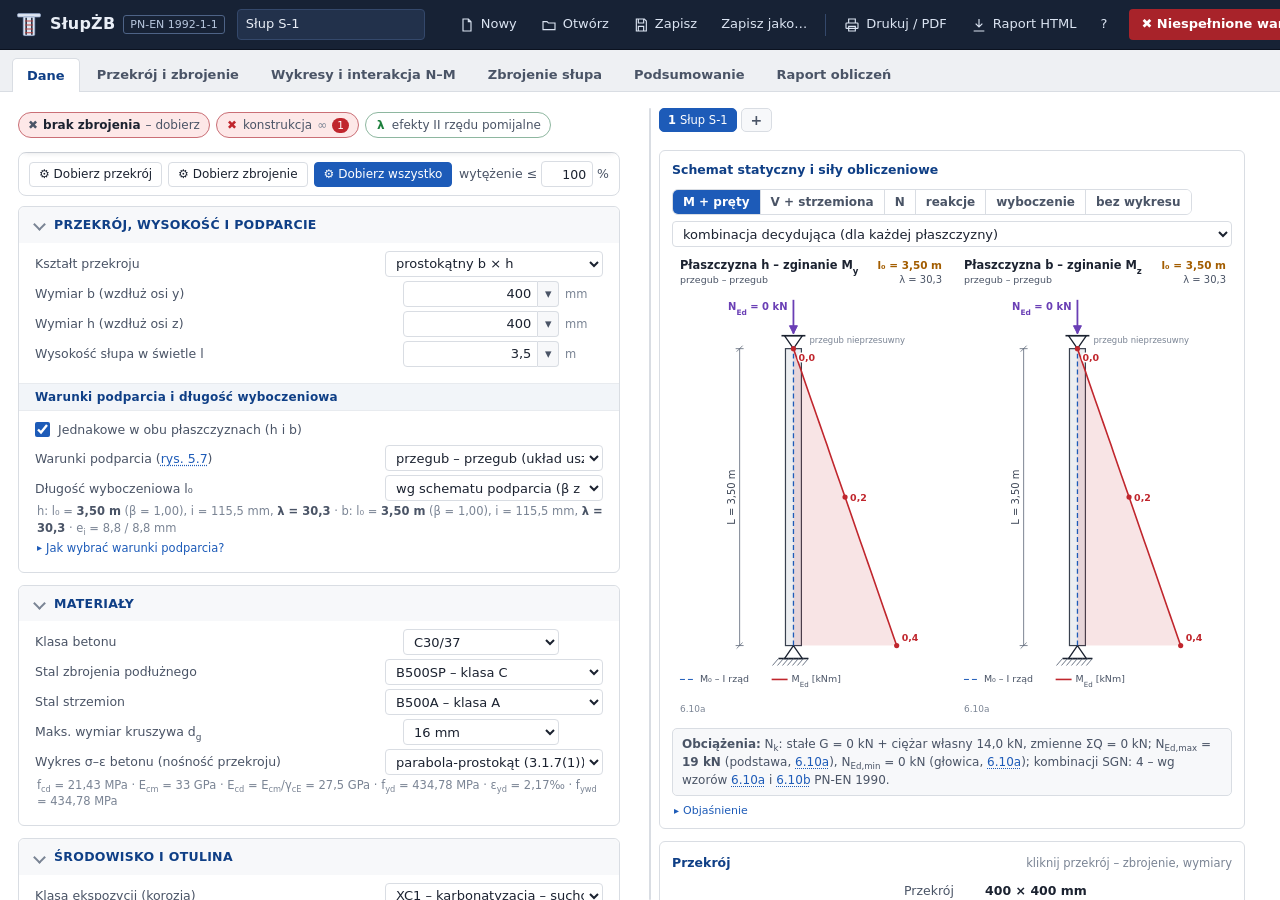
==== commit 1fe05104: "SłupŻB 1.2: funkcje przeniesione z BelkaŻB - szybkie sprawdzenia → Podsumowanie, „pokaż →” do miejsc" ====
--- a/app/app.html
+++ b/app/app.html
@@ -736,13 +736,28 @@
 .xychart circle[data-ci]:hover { r: 5; }
 @media print { .xychart circle[data-ci] { cursor: default; } }
 .schemesvg polyline, .schemesvg polygon, .schemesvg text, .schemesvg circle { pointer-events: none; }
+/* SłupŻB 1.2 – strefy kliknięcia przekroju, wykresy z kursorem */
+.secsvg.secedit .covz:hover { fill: var(--acc); fill-opacity: .10; stroke: none; }
+.secsvg.secedit circle.covz:hover, .secsvg.secedit path.covz[style]:hover, .secsvg.secedit .ringz:hover, .secsvg.secedit circle.inz[style]:hover { fill: none; stroke: var(--acc); stroke-opacity: .16; stroke-dasharray: none; }
+.secsvg.secedit .facez:hover, .secsvg.secedit .cornz:hover { fill: var(--acc); fill-opacity: .16; stroke: var(--acc); stroke-dasharray: 3 2; stroke-width: 1; }
+.secsvg.secedit .inz:hover { fill: var(--acc); fill-opacity: .06; stroke: var(--acc); stroke-dasharray: 4 3; }
+.secsvg .barhit { cursor: pointer; }
+.secsvg .barhit:hover { stroke: var(--acc); stroke-width: 1.4; }
+.secsvg .barhit.on { stroke: #c0262d; stroke-width: 2.4; fill: rgba(192, 38, 45, 0.16); }
+svg .ringz.zfail, svg circle.covz.zfail, svg path.covz[style].zfail { fill: none !important; stroke: var(--fail) !important; stroke-opacity: .35; stroke-dasharray: none !important; animation: zfk 1.4s ease-in-out infinite; }
+table.reqt tr.xclick { cursor: pointer; }
+table.reqt tr.xclick:hover td { background: color-mix(in srgb, var(--acc) 7%, transparent); }
+table.areas td.ok { background: color-mix(in srgb, var(--ok) 12%, transparent); font-weight: 600; }
+table.areas td, table.areas th { text-align: right; padding: 3px 7px; }
+svg.hchart .pinlab:hover rect { fill: #fff6e5; }
+.rebbar .ttl { font-size: 12.5px; color: var(--ink2); }
 
 /* wygenerowane przez gen_svgtheme.py – kolory rysunków SVG */
-:root { --sv-1b2230: #1b2230; --sv-1d2a3f: #1d2a3f; --sv-1d3f78: #1d3f78; --sv-1d5bb8: #1d5bb8; --sv-1d7f3c: #1d7f3c; --sv-39414f: #39414f; --sv-3d4656: #3d4656; --sv-4a5466: #4a5466; --sv-5d6778: #5d6778; --sv-6a3fb5: #6a3fb5; --sv-7a8494: #7a8494; --sv-9aa3b0: #9aa3b0; --sv-9b1c22: #9b1c22; --sv-a35d00: #a35d00; --sv-c0262d: #c0262d; --sv-eceef1: #eceef1; --sv-eef0f3: #eef0f3; --sv-f3f4f6: #f3f4f6; --sv-ffffff: #ffffff; }
-@media (prefers-color-scheme: dark) { :root:not([data-theme="light"]) { --sv-1b2230: #b8c2d7; --sv-1d2a3f: #aebcd3; --sv-1d3f78: #6e96d8; --sv-1d5bb8: #6497e3; --sv-1d7f3c: #6cda8f; --sv-39414f: #a2acbc; --sv-3d4656: #9ca7b9; --sv-4a5466: #909bae; --sv-5d6778: #8c96a6; --sv-6a3fb5: #9879cd; --sv-7a8494: #8e96a4; --sv-9aa3b0: #9aa3b0; --sv-9b1c22: #e0676c; --sv-a35d00: #fab04c; --sv-c0262d: #de696e; --sv-eceef1: #21262d; --sv-eef0f3: #1f242b; --sv-f3f4f6: #1d2027; --sv-ffffff: #151b24; } }
-:root[data-theme="dark"] { --sv-1b2230: #b8c2d7; --sv-1d2a3f: #aebcd3; --sv-1d3f78: #6e96d8; --sv-1d5bb8: #6497e3; --sv-1d7f3c: #6cda8f; --sv-39414f: #a2acbc; --sv-3d4656: #9ca7b9; --sv-4a5466: #909bae; --sv-5d6778: #8c96a6; --sv-6a3fb5: #9879cd; --sv-7a8494: #8e96a4; --sv-9aa3b0: #9aa3b0; --sv-9b1c22: #e0676c; --sv-a35d00: #fab04c; --sv-c0262d: #de696e; --sv-eceef1: #21262d; --sv-eef0f3: #1f242b; --sv-f3f4f6: #1d2027; --sv-ffffff: #151b24; }
-@media print { :root:not([data-print]) { --sv-1b2230: #1b2230; --sv-1d2a3f: #1d2a3f; --sv-1d3f78: #1d3f78; --sv-1d5bb8: #1d5bb8; --sv-1d7f3c: #1d7f3c; --sv-39414f: #39414f; --sv-3d4656: #3d4656; --sv-4a5466: #4a5466; --sv-5d6778: #5d6778; --sv-6a3fb5: #6a3fb5; --sv-7a8494: #7a8494; --sv-9aa3b0: #9aa3b0; --sv-9b1c22: #9b1c22; --sv-a35d00: #a35d00; --sv-c0262d: #c0262d; --sv-eceef1: #eceef1; --sv-eef0f3: #eef0f3; --sv-f3f4f6: #f3f4f6; --sv-ffffff: #ffffff; } }
-#report { --sv-1b2230: #1b2230; --sv-1d2a3f: #1d2a3f; --sv-1d3f78: #1d3f78; --sv-1d5bb8: #1d5bb8; --sv-1d7f3c: #1d7f3c; --sv-39414f: #39414f; --sv-3d4656: #3d4656; --sv-4a5466: #4a5466; --sv-5d6778: #5d6778; --sv-6a3fb5: #6a3fb5; --sv-7a8494: #7a8494; --sv-9aa3b0: #9aa3b0; --sv-9b1c22: #9b1c22; --sv-a35d00: #a35d00; --sv-c0262d: #c0262d; --sv-eceef1: #eceef1; --sv-eef0f3: #eef0f3; --sv-f3f4f6: #f3f4f6; --sv-ffffff: #ffffff; }
+:root { --sv-1b2230: #1b2230; --sv-1d2a3f: #1d2a3f; --sv-1d3f78: #1d3f78; --sv-1d5bb8: #1d5bb8; --sv-1d7f3c: #1d7f3c; --sv-39414f: #39414f; --sv-3d4656: #3d4656; --sv-4a5466: #4a5466; --sv-5d6778: #5d6778; --sv-6a3fb5: #6a3fb5; --sv-7a8494: #7a8494; --sv-7fa3e0: #7fa3e0; --sv-9aa3b0: #9aa3b0; --sv-9b1c22: #9b1c22; --sv-a04848: #a04848; --sv-a35d00: #a35d00; --sv-b5651d: #b5651d; --sv-c0262d: #c0262d; --sv-c9ced6: #c9ced6; --sv-c9d4e6: #c9d4e6; --sv-e08a8a: #e08a8a; --sv-e6a35a: #e6a35a; --sv-eceef1: #eceef1; --sv-eef0f3: #eef0f3; --sv-f3f4f6: #f3f4f6; --sv-ffffff: #ffffff; }
+@media (prefers-color-scheme: dark) { :root:not([data-theme="light"]) { --sv-1b2230: #b8c2d7; --sv-1d2a3f: #aebcd3; --sv-1d3f78: #6e96d8; --sv-1d5bb8: #6497e3; --sv-1d7f3c: #6cda8f; --sv-39414f: #a2acbc; --sv-3d4656: #9ca7b9; --sv-4a5466: #909bae; --sv-5d6778: #8c96a6; --sv-6a3fb5: #9879cd; --sv-7a8494: #8e96a4; --sv-7fa3e0: #81a4de; --sv-9aa3b0: #9aa3b0; --sv-9b1c22: #e0676c; --sv-a04848: #ad8585; --sv-a35d00: #fab04c; --sv-b5651d: #e2a064; --sv-c0262d: #de696e; --sv-c9ced6: #373d48; --sv-c9d4e6: #28354a; --sv-e08a8a: #de8c8c; --sv-e6a35a: #e3a663; --sv-eceef1: #21262d; --sv-eef0f3: #1f242b; --sv-f3f4f6: #1d2027; --sv-ffffff: #151b24; } }
+:root[data-theme="dark"] { --sv-1b2230: #b8c2d7; --sv-1d2a3f: #aebcd3; --sv-1d3f78: #6e96d8; --sv-1d5bb8: #6497e3; --sv-1d7f3c: #6cda8f; --sv-39414f: #a2acbc; --sv-3d4656: #9ca7b9; --sv-4a5466: #909bae; --sv-5d6778: #8c96a6; --sv-6a3fb5: #9879cd; --sv-7a8494: #8e96a4; --sv-7fa3e0: #81a4de; --sv-9aa3b0: #9aa3b0; --sv-9b1c22: #e0676c; --sv-a04848: #ad8585; --sv-a35d00: #fab04c; --sv-b5651d: #e2a064; --sv-c0262d: #de696e; --sv-c9ced6: #373d48; --sv-c9d4e6: #28354a; --sv-e08a8a: #de8c8c; --sv-e6a35a: #e3a663; --sv-eceef1: #21262d; --sv-eef0f3: #1f242b; --sv-f3f4f6: #1d2027; --sv-ffffff: #151b24; }
+@media print { :root:not([data-print]) { --sv-1b2230: #1b2230; --sv-1d2a3f: #1d2a3f; --sv-1d3f78: #1d3f78; --sv-1d5bb8: #1d5bb8; --sv-1d7f3c: #1d7f3c; --sv-39414f: #39414f; --sv-3d4656: #3d4656; --sv-4a5466: #4a5466; --sv-5d6778: #5d6778; --sv-6a3fb5: #6a3fb5; --sv-7a8494: #7a8494; --sv-7fa3e0: #7fa3e0; --sv-9aa3b0: #9aa3b0; --sv-9b1c22: #9b1c22; --sv-a04848: #a04848; --sv-a35d00: #a35d00; --sv-b5651d: #b5651d; --sv-c0262d: #c0262d; --sv-c9ced6: #c9ced6; --sv-c9d4e6: #c9d4e6; --sv-e08a8a: #e08a8a; --sv-e6a35a: #e6a35a; --sv-eceef1: #eceef1; --sv-eef0f3: #eef0f3; --sv-f3f4f6: #f3f4f6; --sv-ffffff: #ffffff; } }
+#report { --sv-1b2230: #1b2230; --sv-1d2a3f: #1d2a3f; --sv-1d3f78: #1d3f78; --sv-1d5bb8: #1d5bb8; --sv-1d7f3c: #1d7f3c; --sv-39414f: #39414f; --sv-3d4656: #3d4656; --sv-4a5466: #4a5466; --sv-5d6778: #5d6778; --sv-6a3fb5: #6a3fb5; --sv-7a8494: #7a8494; --sv-7fa3e0: #7fa3e0; --sv-9aa3b0: #9aa3b0; --sv-9b1c22: #9b1c22; --sv-a04848: #a04848; --sv-a35d00: #a35d00; --sv-b5651d: #b5651d; --sv-c0262d: #c0262d; --sv-c9ced6: #c9ced6; --sv-c9d4e6: #c9d4e6; --sv-e08a8a: #e08a8a; --sv-e6a35a: #e6a35a; --sv-eceef1: #eceef1; --sv-eef0f3: #eef0f3; --sv-f3f4f6: #f3f4f6; --sv-ffffff: #ffffff; }
 </style>
 </head>
 <body>
@@ -958,7 +973,7 @@
     },
     sec2: { method: 'nc', imp: 'theta', ei: '', c: '10', creep: 'calc', nsVar: 'full', V2: true, biax: '539', e0: true },
     sls: { RH: 50, t0: 28, cem: 'N', phiSel: 'auto', phi: 2.0, check: true },
-    reb: { nb: 3, nh: 3, dc: 16, dm: 16, nc: 8, nci: 0, sMax: 200, set: false },
+    reb: { nb: 3, nh: 3, dc: 16, dm: 16, nc: 8, nci: 0, dci: 0, sMax: 200, set: false, pf: false, fc: null, edge: {} },
     stir: { d: 'auto', s: 'auto', pins: 'auto', hookA: 135 },
     det: { base: 'found', top: 'cont', hTop: 300, hF: 800, cF: 50, lap: '100', sigma: 'fyd', Lmax: 12, kicker: 0 },
     fire: { R: '-', side: 'more', eta: 0.7, muSel: 'auto', mu: 0.7, l0fiK: 0.7 },
@@ -1048,15 +1063,25 @@
   rb.dc = num(rb.dc, 16); rb.dm = num(rb.dm, rb.dc); rb.set = rb.set !== false;
   rb.nci = clamp(Math.round(num(rb.nci, 0)), 0, 40); if (rb.nci > 0 && rb.nci < 4) rb.nci = 4;
   rb.sMax = Math.max(0, num(rb.sMax, 200));
+  rb.dci = num(rb.dci, 0); rb.vibOn = rb.vibOn === true; rb.vib = clamp(num(rb.vib, 50), 20, 90);
+  // zbrojenie zadane osobno dla każdego boku prostokąta (pf) – liczba prętów pośrednich i ich średnica
+  rb.pf = !!rb.pf;
+  const fc0 = rb.fc && typeof rb.fc === 'object' ? rb.fc : {};
+  rb.fc = {}; FACES.forEach(k => { const f = fc0[k] || {}, n0 = k === 'top' || k === 'bot' ? rb.nb - 2 : rb.nh - 2; rb.fc[k] = { n: clamp(Math.round(num(f.n, n0)), 0, 14), d: num(f.d, rb.dm) }; });
+  const ed0 = rb.edge && typeof rb.edge === 'object' ? rb.edge : {};
+  rb.edge = {}; Object.keys(ed0).forEach(k => { const e = ed0[k] || {}; if (!/^\d+$/.test(k)) return; const o = {}; if (e.n !== undefined && e.n !== 'auto' && e.n !== '') o.n = clamp(Math.round(num(e.n, 0)), 0, 20); if (e.d) o.d = num(e.d, rb.dm); if (Object.keys(o).length) rb.edge[k] = o; });
   const st = S.stir;
   st.d = st.d === 'auto' ? 'auto' : num(st.d, 8); st.s = st.s === 'auto' || st.s === '' ? 'auto' : num(st.s, 200);
   if (!['auto', 'all', 'none'].includes(st.pins)) st.pins = 'auto';
   st.hookA = num(st.hookA, 135) === 90 ? 90 : 135;
+  const optA = v => (v === 'auto' || v === '' || v === null || v === undefined || !isFinite(+v)) ? 'auto' : Math.max(0, +v);
+  st.sRed = optA(st.sRed); st.zB = optA(st.zB); st.zT = optA(st.zT);
   const dt = S.det;
   dt.base = dt.base === 'col' ? 'col' : 'found'; dt.top = dt.top === 'anch' ? 'anch' : 'cont';
   ['hTop', 'hF', 'cF', 'Lmax', 'kicker'].forEach(k => dt[k] = num(dt[k], D.det[k]));
   if (!['50', '100'].includes(String(dt.lap))) dt.lap = '100'; dt.lap = String(dt.lap);
   dt.sigma = dt.sigma === 'actual' ? 'actual' : 'fyd';
+  dt.l0Man = (dt.l0Man === 'auto' || dt.l0Man === '' || dt.l0Man == null || !isFinite(+dt.l0Man)) ? 'auto' : Math.max(0, +dt.l0Man);
   const F = S.fire;
   if (!FIRE_COL[F.R]) F.R = '-';
   F.side = F.side === 'one' ? 'one' : 'more';
@@ -1226,7 +1251,19 @@
 
 /* --------------------------------------------------------- układ prętów */
 const tieDiaAuto = dmax => TIE_DIAS.find(d => d >= Math.max(6, dmax / 4)) || 12;
-function tieDia(S) { const dmax = Math.max(S.reb.dc, ['circ', 'ring'].includes(S.geom.shape) ? 0 : S.reb.dm); return S.stir.d === 'auto' ? tieDiaAuto(dmax) : S.stir.d; }
+// boki prostokąta: góra, dół (pręty wzdłuż b), lewy, prawy (pręty wzdłuż h)
+const FACES = ['top', 'bot', 'lft', 'rgt'];
+const FACE_N = { top: 'górny', bot: 'dolny', lft: 'lewy', rgt: 'prawy' };
+function rectFaces(S) { const rb = S.reb; if (rb.pf && rb.fc) return rb.fc; const o = {}; FACES.forEach(k => { o[k] = { n: Math.max(0, (k === 'top' || k === 'bot' ? rb.nb : rb.nh) - 2), d: rb.dm }; }); return o; }
+// największa średnica prętów podłużnych (strzemiona auto, otulina c_min,b)
+function rebDmax(S) {
+  const rb = S.reb, sh = S.geom.shape;
+  if (sh === 'circ') return rb.dc;
+  if (sh === 'ring') return Math.max(rb.dc, rb.nci ? (rb.dci || rb.dc) : 0);
+  if (sh === 'rect') { if (!rb.pf) return Math.max(rb.dc, rb.dm); const F = rectFaces(S); return Math.max(rb.dc, ...FACES.map(k => F[k].n ? F[k].d : 0)); }
+  return Math.max(rb.dc, rb.dm, ...Object.values(rb.edge || {}).map(e => e.d || 0));
+}
+function tieDia(S) { const dmax = rebDmax(S); return S.stir.d === 'auto' ? tieDiaAuto(dmax) : S.stir.d; }
 // pokrycie prętów w świetle ≤ 150 mm od pręta utrzymanego strzemieniem (9.5.3(6)) – zachłannie, najmniej szpilek
 function restrainFace(pos, dia, mode, pre) {
   const n = pos.length, R = pre ? pre.slice() : new Array(n).fill(false);
@@ -1243,19 +1280,31 @@
   }
   return R;
 }
+// opis zbrojenia podłużnego (raport, zestawienia)
+function rebText(R) {
+  const S = R.S, g = R.g, lay = R.lay, rb = S.reb;
+  if (!lay.n) return '';
+  if (g.circ) return `${lay.n}⌀${lay.dmax} równomiernie na obwodzie`;
+  if (g.ring) return `${rb.nc}⌀${rb.dc} na obwodzie zewnętrznym${rb.nci ? ` i ${rb.nci}⌀${rb.dci || rb.dc} na obwodzie wewnętrznym` : ''}`;
+  if (g.isPoly) { const nC = lay.bars.filter(q => q.corner).length, mid = lay.bars.filter(q => !q.corner), ds = [...new Set(mid.map(q => q.d))];
+    return `${lay.n} prętów: ⌀${rb.dc} w narożach i przecięciach obrysów strzemion (${nC} szt.)` + (mid.length ? `, pośrednie ${ds.map(d => `${mid.filter(q => q.d === d).length}⌀${d}`).join(' + ')} na ścianach` + ((lay.edges || []).some(e => e.man) ? ' (liczba prętów zadana dla krawędzi)' : rb.sMax ? ` co ≤ ${rb.sMax} mm` : '') : ''); }
+  const F = lay.faces, fs = FACES.map(k => F[k]);
+  if (!lay.pf) return `${lay.n} prętów: narożne 4⌀${rb.dc}${lay.n > 4 ? `, pośrednie ⌀${rb.dm} (wzdłuż b: ${rb.nb} szt., wzdłuż h: ${rb.nh} szt. – z narożnymi)` : ''}`;
+  return `${lay.n} prętów: narożne 4⌀${rb.dc}` + (fs.some(f => f.nm) ? '; pośrednie – ' + fs.map(f => `bok ${FACE_N[f.k]} ${f.nm ? `${f.nm}⌀${f.d}` : '—'}`).join(', ') : '');
+}
 function layoutBars(S, g, cov, m) {
   const rb = S.reb, dt = tieDia(S), c = cov.cnom, rin = mandrelMin(dt) / 2;
   const lay = { bars: [], dt, issues: [], faces: {}, legs: { y: 2, z: 2 }, pins: [], set: rb.set };
   const smin = d => Math.max(d, S.mat.dg + 5, 20);
   if (!rb.set) { lay.As = 0; lay.n = 0; lay.dmax = 0; lay.dmin = 0; return lay; }
   if (g.ring) {
-    const d = rb.dc, n = rb.nc, ni = rb.nci, Rs = g.D / 2 - c - dt - d / 2, Rsi = g.Di / 2 + c + dt + d / 2;
+    const d = rb.dc, di = rb.dci || rb.dc, n = rb.nc, ni = rb.nci, Rs = g.D / 2 - c - dt - d / 2, Rsi = g.Di / 2 + c + dt + di / 2;
     lay.Rs = Rs; lay.Rt = g.D / 2 - c - dt / 2; lay.Rsi = ni ? Rsi : null; lay.Rti = ni ? g.Di / 2 + c + dt / 2 : null;
-    for (let k = 0; k < n; k++) { const t = (k + 0.5) * 2 * Math.PI / n; lay.bars.push({ x: g.D / 2 + Rs * Math.sin(t), y: g.D / 2 - Rs * Math.cos(t), d, A: area(d), corner: false, face: 'c' }); }
-    for (let k = 0; k < ni; k++) { const t = (k + 0.5) * 2 * Math.PI / ni; lay.bars.push({ x: g.D / 2 + Rsi * Math.sin(t), y: g.D / 2 - Rsi * Math.cos(t), d, A: area(d), corner: false, face: 'ci' }); }
+    for (let k = 0; k < n; k++) { const t = (k + 0.5) * 2 * Math.PI / n; lay.bars.push({ x: g.D / 2 + Rs * Math.sin(t), y: g.D / 2 - Rs * Math.cos(t), d, A: area(d), corner: false, face: 'c', side: 'out' }); }
+    for (let k = 0; k < ni; k++) { const t = (k + 0.5) * 2 * Math.PI / ni; lay.bars.push({ x: g.D / 2 + Rsi * Math.sin(t), y: g.D / 2 - Rsi * Math.cos(t), d: di, A: area(di), corner: false, face: 'ci', side: 'in' }); }
     const ch = 2 * Rs * Math.sin(Math.PI / n), chi = ni ? 2 * Rsi * Math.sin(Math.PI / ni) : Infinity;
-    lay.smin = smin(d); lay.faces.c = { n, clear: Math.min(ch, chi) - d, ctc: ch };
-    if (ni && Rs - Rsi - d < lay.smin) lay.issues.push('ścianka za cienka na dwie warstwy prętów');
+    lay.smin = smin(Math.max(d, ni ? di : 0)); lay.faces.c = { n, clear: Math.min(ch - d, chi - di), ctc: ch, ctcIn: ni ? chi : 0, clearOut: ch - d, clearIn: ni ? chi - di : Infinity };
+    if (ni && Rs - Rsi - (d + di) / 2 < lay.smin) lay.issues.push('ścianka za cienka na dwie warstwy prętów');
     if (Rs - d / 2 < g.Di / 2 + c) lay.issues.push('pręty nie mieszczą się w ściance');
     lay.legs = { y: 2, z: 2 }; lay.restrained = lay.bars.length;
   } else if (g.isPoly) {
@@ -1263,37 +1312,49 @@
   } else if (g.circ) {
     const d = rb.dc, n = rb.nc, Rs = g.D / 2 - c - dt - d / 2;
     lay.Rs = Rs; lay.Rt = g.D / 2 - c - dt / 2;
-    for (let k = 0; k < n; k++) { const t = (k + 0.5) * 2 * Math.PI / n; lay.bars.push({ x: g.D / 2 + Rs * Math.sin(t), y: g.D / 2 - Rs * Math.cos(t), d, A: area(d), corner: false, face: 'c' }); }
+    for (let k = 0; k < n; k++) { const t = (k + 0.5) * 2 * Math.PI / n; lay.bars.push({ x: g.D / 2 + Rs * Math.sin(t), y: g.D / 2 - Rs * Math.cos(t), d, A: area(d), corner: false, face: 'c', side: 'out' }); }
     const chord = 2 * Rs * Math.sin(Math.PI / n);
     lay.clear = { c: chord - d }; lay.smin = smin(d);
     lay.faces.c = { n, clear: chord - d, ctc: chord };
     lay.legs = { y: 2, z: 2 }; lay.restrained = lay.bars.length;
   } else {
-    const nb = rb.nb, nh = rb.nh, dc = rb.dc, dm = rb.dm;
-    const offC = c + dt + Math.max(dc / 2, rin - (rin - dc / 2) / Math.SQRT2);
-    const offM = c + dt + dm / 2;
-    lay.offC = offC; lay.offM = offM; lay.rin = rin;
-    const xs = [], ys = [];
-    for (let k = 0; k < nb; k++) xs.push(offC + k * (g.b - 2 * offC) / (nb - 1));
-    for (let k = 0; k < nh; k++) ys.push(offC + k * (g.h - 2 * offC) / (nh - 1));
-    const dB = xs.map((_, k) => (k === 0 || k === nb - 1) ? dc : dm), dH = ys.map((_, k) => (k === 0 || k === nh - 1) ? dc : dm);
-    const rB = restrainFace(xs, dB, S.stir.pins), rH = restrainFace(ys, dH, S.stir.pins);
-    const add = (x, y, d, corner, face, rest) => lay.bars.push({ x, y, d, A: area(d), corner, face, rest });
-    add(offC, offC, dc, true, 'c', true); add(g.b - offC, offC, dc, true, 'c', true); add(offC, g.h - offC, dc, true, 'c', true); add(g.b - offC, g.h - offC, dc, true, 'c', true);
-    for (let k = 1; k < nb - 1; k++) { add(xs[k], offM, dm, false, 'b', rB[k]); add(xs[k], g.h - offM, dm, false, 'b', rB[k]); }
-    for (let k = 1; k < nh - 1; k++) { add(offM, ys[k], dm, false, 'h', rH[k]); add(g.b - offM, ys[k], dm, false, 'h', rH[k]); }
-    const clr = (p, d) => { let mn = Infinity; for (let k = 0; k < p.length - 1; k++) mn = Math.min(mn, p[k + 1] - p[k] - (d[k] + d[k + 1]) / 2); return mn; };
-    const farB = (() => { let mx = 0; xs.forEach((x, k) => { let best = Infinity; xs.forEach((x2, j) => { if (rB[j]) best = Math.min(best, Math.abs(x - x2) - (dB[k] + dB[j]) / 2); }); mx = Math.max(mx, rB[k] ? 0 : best); }); return mx; })();
-    const farH = (() => { let mx = 0; ys.forEach((y, k) => { let best = Infinity; ys.forEach((y2, j) => { if (rH[j]) best = Math.min(best, Math.abs(y - y2) - (dH[k] + dH[j]) / 2); }); mx = Math.max(mx, rH[k] ? 0 : best); }); return mx; })();
-    lay.faces.b = { n: nb, pos: xs, dia: dB, rest: rB, clear: clr(xs, dB), ctc: nb > 1 ? xs[1] - xs[0] : 0, far: farB };
-    lay.faces.h = { n: nh, pos: ys, dia: dH, rest: rH, clear: clr(ys, dH), ctc: nh > 1 ? ys[1] - ys[0] : 0, far: farH };
-    lay.smin = smin(Math.max(dc, dm));
-    // szpilki: w kierunku h (łączą pręty ścian b) i w kierunku b (łączą pręty ścian h)
-    for (let k = 1; k < nb - 1; k++) if (rB[k]) lay.pins.push({ dir: 'h', x: xs[k], d: dm });
-    for (let k = 1; k < nh - 1; k++) if (rH[k]) lay.pins.push({ dir: 'b', y: ys[k], d: dm });
+    // przekrój prostokątny: 4 pręty narożne ⌀_c, na każdym boku n prętów pośrednich ⌀ (osobno dla boków górnego, dolnego, lewego i prawego)
+    const dc = rb.dc, F = rectFaces(S);
+    const offC = c + dt + Math.max(dc / 2, rin - (rin - dc / 2) / Math.SQRT2), off = d => c + dt + d / 2;
+    lay.offC = offC; lay.rin = rin; lay.pf = !!rb.pf;
+    const withM = FACES.filter(k => F[k].n > 0);
+    lay.offM = withM.length ? Math.min(...withM.map(k => off(F[k].d))) : offC;
+    const add = (x, y, d, corner, face, rest, side) => lay.bars.push({ x, y, d, A: area(d), corner, face, rest, side });
+    add(offC, offC, dc, true, 'c', true, 'c'); add(g.b - offC, offC, dc, true, 'c', true, 'c'); add(offC, g.h - offC, dc, true, 'c', true, 'c'); add(g.b - offC, g.h - offC, dc, true, 'c', true, 'c');
+    const faceOf = k => {
+      const f = F[k], hz = k === 'top' || k === 'bot', L = hz ? g.b : g.h, n = f.n;
+      const pos = [offC]; for (let j = 1; j <= n; j++) pos.push(offC + j * (L - 2 * offC) / (n + 1)); pos.push(L - offC);
+      const dia = pos.map((_, j) => (j === 0 || j === n + 1) ? dc : f.d);
+      const rest = restrainFace(pos, dia, S.stir.pins);
+      const c0 = k === 'top' || k === 'lft' ? off(f.d) : (hz ? g.h : g.b) - off(f.d);
+      for (let j = 1; j <= n; j++) add(hz ? pos[j] : c0, hz ? c0 : pos[j], f.d, false, hz ? 'b' : 'h', rest[j], k);
+      let clear = Infinity, ctc = 0, far = 0;
+      for (let j = 0; j < pos.length - 1; j++) { clear = Math.min(clear, pos[j + 1] - pos[j] - (dia[j] + dia[j + 1]) / 2); ctc = Math.max(ctc, pos[j + 1] - pos[j]); }
+      pos.forEach((u, j) => { if (rest[j]) return; let best = Infinity; pos.forEach((u2, i) => { if (rest[i]) best = Math.min(best, Math.abs(u - u2) - (dia[j] + dia[i]) / 2); }); far = Math.max(far, best); });
+      return { k, n: n + 2, nm: n, d: f.d, pos, dia, rest, clear, ctc, far, c0, hz };
+    };
+    FACES.forEach(k => { lay.faces[k] = faceOf(k); });
+    const agg = (A, B) => { const M = A.n >= B.n ? A : B; return { n: M.n, pos: M.pos, dia: M.dia, rest: M.rest, clear: Math.min(A.clear, B.clear), ctc: Math.max(A.ctc, B.ctc), far: Math.max(A.far, B.far) }; };
+    lay.faces.b = agg(lay.faces.top, lay.faces.bot); lay.faces.h = agg(lay.faces.lft, lay.faces.rgt);
+    lay.smin = smin(Math.max(dc, ...withM.map(k => F[k].d)));
+    // szpilki: w kierunku h (łączą pręty boków górnego i dolnego) i w kierunku b (boków lewego i prawego); wspólna szpilka dla prętów naprzeciw siebie
+    const pinsOf = (A, B, dir) => {
+      const P = [];
+      [A, B].forEach(fc => fc.pos.forEach((u, j) => { if (j === 0 || j === fc.pos.length - 1 || !fc.rest[j]) return; const q = P.find(p => Math.abs(p.u - u) <= (p.d + fc.dia[j]) / 2 + 5); if (q) { q.d = Math.max(q.d, fc.dia[j]); return; } P.push({ u, d: fc.dia[j] }); }));
+      P.forEach(p => lay.pins.push(dir === 'h' ? { dir, x: p.u, d: p.d } : { dir, y: p.u, d: p.d }));
+    };
+    pinsOf(lay.faces.top, lay.faces.bot, 'h'); pinsOf(lay.faces.lft, lay.faces.rgt, 'b');
     lay.legs = { y: 2 + lay.pins.filter(p => p.dir === 'h').length, z: 2 + lay.pins.filter(p => p.dir === 'b').length };
     lay.restrained = lay.bars.filter(b => b.rest).length;
     if (g.b - 2 * offC < 0 || g.h - 2 * offC < 0) lay.issues.push('pręty nie mieszczą się w przekroju');
+    // prześwit na buławę wibratora: największe pole między strzemieniem a szpilkami (8.2(4) – zagęszczenie betonu)
+    const cut = (L, ps) => { const u = [c + dt, ...ps.sort((a, b) => a - b), L - c - dt]; let mx = 0; for (let j = 0; j < u.length - 1; j++) mx = Math.max(mx, u[j + 1] - u[j]); return mx; };
+    lay.core = Math.min(cut(g.b, lay.pins.filter(p => p.dir === 'h').map(p => p.x)), cut(g.h, lay.pins.filter(p => p.dir === 'b').map(p => p.y))) - 2 * dt - Math.max(dc, ...withM.map(k => F[k].d));
   }
   lay.As = lay.bars.reduce((a, b) => a + b.A, 0);
   lay.n = lay.bars.length;
@@ -1333,21 +1394,37 @@
     sides.push({ t, ax: 'x', c0: t.y0 + offM, cC: t.y0 + offC, a: t.x0 + offC, b: t.x1 - offC }, { t, ax: 'x', c0: t.y1 - offM, cC: t.y1 - offC, a: t.x0 + offC, b: t.x1 - offC });
     sides.push({ t, ax: 'y', c0: t.x0 + offM, cC: t.x0 + offC, a: t.y0 + offC, b: t.y1 - offC }, { t, ax: 'y', c0: t.x1 - offM, cC: t.x1 - offC, a: t.y0 + offC, b: t.y1 - offC });
   });
-  // pręty pośrednie: równomiernie między kolejnymi prętami utrzymanymi na boku leżącym przy zewnętrznej ścianie
   const onSide = sd => B.filter(q => (sd.ax === 'x' ? Math.abs(q.y - sd.c0) <= offC - offM + 2 && q.x >= sd.a - 2 && q.x <= sd.b + 2 : Math.abs(q.x - sd.c0) <= offC - offM + 2 && q.y >= sd.a - 2 && q.y <= sd.b + 2));
-  if (sMax > 0) sides.forEach(sd => {
-    const ex = onSide(sd).map(q => sd.ax === 'x' ? q.x : q.y).sort((u, v) => u - v);
-    for (let k = 0; k < ex.length - 1; k++) {
-      const u0 = ex[k], u1 = ex[k + 1], gap = u1 - u0, um = (u0 + u1) / 2;
-      const xm = sd.ax === 'x' ? um : sd.c0, ym = sd.ax === 'x' ? sd.c0 : um;
-      if (!inPoly(xm, ym, P) || dOut(xm, ym) > offM + 1) continue;
-      const n = Math.ceil(gap / sMax - 1e-9);
-      for (let j = 1; j < n; j++) {
-        const u = u0 + gap * j / n, x = sd.ax === 'x' ? u : sd.c0, y = sd.ax === 'x' ? sd.c0 : u;
-        if (B.some(q => Math.hypot(q.x - x, q.y - y) - (q.d + dm) / 2 < sm - 1e-6)) continue;
-        put(x, y, dm, false);
+  // pręty pośrednie na zewnętrznych krawędziach obrysu: równomiernie między prętami utrzymanymi (naroża, przecięcia strzemion);
+  // liczba wg rozstawu ≤ s_max albo zadana dla krawędzi (rb.edge[nr krawędzi] = {n, d})
+  const EO = rb.edge || {};
+  lay.edges = [];
+  edges.forEach(([pa, pb], ei) => {
+    const hz = Math.abs(pa[1] - pb[1]) < 1e-6, eC = hz ? pa[1] : pa[0], lo = Math.min(hz ? pa[0] : pa[1], hz ? pb[0] : pb[1]), hi = Math.max(hz ? pa[0] : pa[1], hz ? pb[0] : pb[1]);
+    const mx = (pa[0] + pb[0]) / 2, my = (pa[1] + pb[1]) / 2;
+    let sg = 1; if (!inPoly(mx + (hz ? 0 : 3), my + (hz ? 3 : 0), P)) sg = -1;
+    const ov = EO[ei] || {}, dE = ov.d || dm, offE = c + dt + dE / 2, cc = eC + sg * offE;
+    const on = B.filter(q => { const dist = ((hz ? q.y : q.x) - eC) * sg, u = hz ? q.x : q.y; return dist >= Math.min(offC, offE) - 2 && dist <= Math.max(offC, offE) + 2 && u >= lo - offC - 2 && u <= hi + offC + 2; });
+    const us = on.map(q => hz ? q.x : q.y).sort((u, v) => u - v);
+    const gaps = [];
+    for (let k = 0; k < us.length - 1; k++) {
+      const u0 = us[k], u1 = us[k + 1], um = (u0 + u1) / 2, xm = hz ? um : cc, ym = hz ? cc : um;
+      if (u1 - u0 < 1 || !inPoly(xm, ym, P) || dOut(xm, ym) > offE + 1) continue;
+      gaps.push({ u0, u1, len: u1 - u0, cnt: 0 });
+    }
+    if (!gaps.length) return;
+    if (ov.n !== undefined) { for (let i = 0; i < ov.n; i++) { const gq = gaps.reduce((a, q) => (q.len / (q.cnt + 1) > a.len / (a.cnt + 1) ? q : a)); gq.cnt++; } }
+    else if (sMax > 0) gaps.forEach(gq => { gq.cnt = Math.max(0, Math.ceil(gq.len / sMax - 1e-9) - 1); });
+    let placed = 0, ctc = 0;
+    gaps.forEach(gq => {
+      ctc = Math.max(ctc, gq.len / (gq.cnt + 1));
+      for (let j = 1; j <= gq.cnt; j++) {
+        const u = gq.u0 + gq.len * j / (gq.cnt + 1), x = hz ? u : cc, y = hz ? cc : u;
+        if (B.some(q => Math.hypot(q.x - x, q.y - y) - (q.d + dE) / 2 < Math.min(sm, smin(dE)) - 1e-6)) continue;
+        const o = put(x, y, dE, false); o.edge = ei; placed++;
       }
-    }
+    });
+    lay.edges.push({ ei, hz, eC, sg, lo, hi, cc, n: placed, d: dE, man: ov.n !== undefined, dman: !!ov.d, gaps: gaps.length, ctc, len: gaps.reduce((a, q) => a + q.len, 0) });
   });
   // utrzymanie prętów (≤ 150 mm w świetle od pręta utrzymanego) – po bokach strzemion; szpilki w poprzek obrysu
   let far = 0; const pins = [];
@@ -2044,7 +2121,9 @@
   const al1 = cd > 3 * dia ? 0.7 : 1.0;
   const lbdT = Math.max(al1 * lbrqd, lbminT);
   const lbd = Math.max(lbdC, tension ? lbdT : 0);
-  return { dia, eta1, eta2, fbd, sigma, lbrqd, a6, l0minC, l0C, l0T, l0, tension, lbminC, lbdC, lbminT, al1, lbdT, lbd, cd };
+  // długość zakładu zadana ręcznie (kliknięcie wymiaru zakładu na rysunku) – sprawdzana z wymaganą
+  const l0req = l0, l0man = S.det.l0Man !== 'auto' && S.det.l0Man > 0;
+  return { dia, eta1, eta2, fbd, sigma, lbrqd, a6, l0minC, l0C, l0T, l0: l0man ? ceilTo(S.det.l0Man, 10) : l0, l0req, l0man, tension, lbminC, lbdC, lbminT, al1, lbdT, lbd, cd };
 }
 
 /* ----------------------------------------------- strzemiona i zestawienie stali */
@@ -2060,10 +2139,13 @@
   s = Math.max(50, s);
   let sRed = floorTo(Math.min(sclRed, s), sclRed < 100 ? 10 : 25); if (sRed < 50) sRed = floorTo(sclRed, 5);
   sRed = Math.max(40, Math.min(sRed, s));
+  const sRedMan = S.stir.sRed !== 'auto' && S.stir.sRed > 0 ? Math.max(40, S.stir.sRed) : null; if (sRedMan) sRed = sRedMan;
   const L = g.L;
   const zB0 = g.dmax;                                       // strefa przy stropie / fundamencie (9.5.3(4))
   const lapZone = dmaxL > 14 ? anch.l0 + 4 * dmaxL : 0;     // strefa zakładu (9.5.3(4), 8.7.4.2(4))
-  const zBot = Math.min(L, Math.max(zB0, lapZone)), zTop = Math.min(L - zBot, zB0);
+  const zBotReq = Math.min(L, Math.max(zB0, lapZone)), zTopReq = Math.min(L - zBotReq, zB0);
+  const zMan = S.stir.zB !== 'auto' || S.stir.zT !== 'auto';
+  const zBot = S.stir.zB !== 'auto' ? Math.min(L, S.stir.zB) : zBotReq, zTop = Math.min(L - zBot, S.stir.zT !== 'auto' ? S.stir.zT : zB0);
   const zMid = Math.max(0, L - zBot - zTop);
   const first = 50;
   const pos = [];
@@ -2075,7 +2157,7 @@
   const sets = P.length;
   // długości
   const c = S.env.cnomSel === 'manual' ? num(S.env.cnomVal, 30) : null;
-  return { dt, dtReq, scl, sclRed, sAuto, sShear, sMan, s, sRed, zBot, zTop, zMid, lapZone, zB0, pos: P, sets, pB, pM, pT, cman: c };
+  return { dt, dtReq, scl, sclRed, sAuto, sShear, sMan, s, sRed, sRedMan, zBot, zTop, zMid, zBotReq, zTopReq, zMan, lapZone, zB0, pos: P, sets, pB, pM, pT, cman: c };
 }
 function schedule(S, g, lay, cov, anch, ties) {
   const rows = [], dt = lay.dt, c = cov.cnom;
@@ -2133,7 +2215,7 @@
   const g = R.g = geomCalc(S, R);
   if (R.errors.length) return R;
   const dt0 = tieDia(S);
-  const cov = R.cov = coverCalc(S, m, S.reb.set ? Math.max(S.reb.dc, g.round ? 0 : S.reb.dm) : 12, dt0);
+  const cov = R.cov = coverCalc(S, m, S.reb.set ? rebDmax(S) : 12, dt0);
   const lay = R.lay = layoutBars(S, g, cov, m);
   R.bare = !lay.n;
   const cr = R.creep = creepCalc(S, m, g);
@@ -2400,7 +2482,9 @@
     opt = opt || {};
     const ratio = opt.ratio !== undefined ? opt.ratio : (opt.rel === '≥' ? (Ed > 0 ? (Rd > 0 ? Ed / Rd : Infinity) : 0) : (Rd > 0 ? Ed / Rd : (Ed > 0 ? Infinity : 0)));
     const status = opt.status || (ratio <= 1 + 1e-6 ? 'ok' : (opt.soft ? 'warn' : 'fail'));
-    C.push({ grp, id, name, ref, Ed, Rd, unit, ratio, status, rel: opt.rel || '≤', note: opt.note || '', fmt: opt.fmt, at: opt.at || null, sec: opt.sec || null });
+    // klucz stały (bez wartości liczbowych w nazwie) – znaczniki „sprawdzone” w Podsumowaniu
+    let key = id + '|' + String(name).replace(/\d+(?:[.,]\d+)?/g, '#'); while (C.some(q => q.key === key)) key += '+';
+    C.push({ grp, id, name, ref, Ed, Rd, unit, ratio, status, rel: opt.rel || '≤', note: opt.note || '', fmt: opt.fmt, at: opt.at || null, sec: opt.sec || null, key });
     return C[C.length - 1];
   };
   const gK = 'Otulina i trwałość', gD = 'Konstrukcja (rozdz. 8 i 9.5)', gN = 'SGN – ściskanie ze zginaniem', gS = 'SGN – smukłość i efekty II rzędu', gV = 'SGN – ścinanie', gU = 'SGU – naprężenia i rysy', gF = 'Odporność ogniowa (PN-EN 1992-1-2)';
@@ -2484,6 +2568,7 @@
     else { const nC = g.convex.length, hit = g.convex.filter(([x, y]) => lay.bars.some(q => Math.hypot(q.x - x, q.y - y) <= (lay.offC || 50) * 1.5 + 2)).length; add(gD, 'nbars', 'Pręt w każdym narożu przekroju', '9.5.2(4)', nC, hit, 'szt.', { rel: '≥', ratio: hit >= nC ? nC / Math.max(hit, 1) : Infinity, status: hit >= nC ? 'ok' : 'fail', sec: 'det', note: `naroży wypukłych: ${nC}` }); }
     const clr = lay.minClear;
     if (lay.n > 1) add(gD, 'sp', 'Odstęp prętów w świetle ≥ max(⌀; d_g + 5 mm; 20 mm)', '8.2(2)', lay.smin, clr, 'mm', { rel: '≥', sec: 'det' });
+    if (lay.core !== undefined && S.reb.vibOn) add(gD, 'vib', `Prześwit na buławę wibratora ⌀${S.reb.vib} mm (pole między strzemieniem i szpilkami)`, '8.2(4)', S.reb.vib + 10, lay.core, 'mm', { rel: '≥', soft: true, note: 'zagęszczanie betonu buławą wprowadzaną od góry wewnątrz zbrojenia; wyłącz opcję przy innym sposobie zagęszczania', sec: 'det' });
     if (lay.issues.length) add(gD, 'fit', 'Rozmieszczenie prętów w przekroju', '8.2', 1, 0, '', { ratio: Infinity, status: 'fail', note: lay.issues.join('; '), fmt: 'text', sec: 'det' });
     if (!g.round) {
       const far = g.isPoly ? lay.far : Math.max(lay.faces.b.far, lay.faces.h.far);
@@ -2493,6 +2578,8 @@
     add(gD, 'phit', 'Średnica strzemion ⌀_t ≥ max(6 mm; ⌀_max/4)', '9.5.3(1)', T.dtReq, lay.dt, 'mm', { rel: '≥', sec: 'ties' });
     add(gD, 'st', 'Rozstaw strzemion s ≤ s_cl,tmax = min(20⌀_min; b; 400 mm)', '9.5.3(3)', T.s, T.scl, 'mm', { sec: 'ties' });
     add(gD, 'st2', 'Rozstaw strzemion przy stropach i w strefie zakładów ≤ 0,6·s_cl,tmax', '9.5.3(4)', T.sRed, T.sclRed, 'mm', { sec: 'ties' });
+    if (T.zMan) { const req = Math.max(T.zBotReq, T.zTopReq), short = Math.max(T.zBotReq - T.zBot, Math.min(T.zTopReq, g.L - T.zBot) - T.zTop); add(gD, 'stz', 'Długość stref zagęszczenia strzemion (przy stropach i w strefie zakładu) – zadana ręcznie', '9.5.3(4)', Math.max(T.zBotReq, T.zTopReq), Math.max(T.zBotReq, T.zTopReq) - Math.max(0, short), 'mm', { rel: '≥', note: `dół ${Math.round(T.zBot)} mm (wymagane ${Math.round(T.zBotReq)}), góra ${Math.round(T.zTop)} mm (wymagane ${Math.round(T.zTopReq)})`, sec: 'ties' }); }
+    if (R.anch && R.anch.l0man) add(gD, 'lap', 'Długość zakładu prętów l₀ – zadana ręcznie', '8.7.3', R.anch.l0req, R.anch.l0, 'mm', { rel: '≥', sec: 'anch' });
     const sch = R.sched;
     if (sch && sch.tooLong.length) add(gD, 'Lmax', `Długość pręta ≤ L_max = ${S.det.Lmax} m`, '—', Math.max(...sch.tooLong.map(r => r.len)) / 1000, S.det.Lmax, 'm', { soft: true, note: 'podziel pręty zakładem', sec: 'sched' });
     if (S.det.base === 'found') {
@@ -2572,7 +2659,7 @@
 }
 function applyCand(S, cd) {
   const T = JSON.parse(JSON.stringify(S));
-  T.reb.set = true; T.reb.dc = cd.d; T.reb.dm = cd.d;
+  T.reb.set = true; T.reb.dc = cd.d; T.reb.dm = cd.d; T.reb.pf = false; T.reb.edge = {}; T.reb.dci = 0;
   if (cd.sMax !== undefined) T.reb.sMax = cd.sMax;
   else if (cd.nc) { T.reb.nc = cd.nc; T.reb.nci = cd.nci || 0; }
   else { T.reb.nb = cd.nb; T.reb.nh = cd.nh; }
@@ -2655,7 +2742,7 @@
   bucklingDir, imperfection, unitM, itemDist, genCombos, comboDesc, superpose, evalDir, m2Shape, fireCalc, anchCalc, schedule,
   autoReb, designDims, dimCandidates, applyDims, dimLabel, tryDims, badChecks, rebCandidates, applyCand, newItem, newRow, psiOf, normItem, normRow, tieDia, tieDiaAuto, barsDir, partsOf, mkCurve,
   CONCRETE, CONC_NAMES, STEEL, STEEL_LIST, BAR_DIAS, MAIN_DIAS, TIE_DIAS, EXPOSURES, EXP_DESC, PSI, VAR_KINDS, SCH, DIRS, FIRE_COL, FIRE_MIN, WMAX, MIN_CLASS, CMIN_DUR,
-  area, num, clamp, massPerM, mandrelMin, classIdx, ETA_IDS, NPT, XI,
+  area, num, clamp, massPerM, mandrelMin, classIdx, ETA_IDS, NPT, XI, FACES, FACE_N, rectFaces, rebDmax, rebText,
 };
 if (typeof module !== 'undefined' && module.exports) module.exports = API;
 root.EC2 = API;
@@ -2709,7 +2796,51 @@
   if (/tab\. 4\./.test(r) && !out.includes('4.4.1')) out.push('4.4.1');
   return out.length ? out : keys.filter(k => r.includes(k)).slice(0, 1);
 }
-window.SZN = { N, find, label: LBL };
+// odnośniki w tekście (tablice, rysunki, wzory, punkty) → klucze objaśnień
+const TAB = { '4.1': '4.4.1', '4.2': '4.4.1', '4.3N': '4.4.1', '4.4N': '4.4.1', '4.5N': '4.4.1', 'E.1N': 'E', '7.1N': '7.3', '3.1': '3.1.6', '8.2': '8.4', '8.3': '8.7' };
+const RYS = { '5.7': '5.8.3.2', '5.8': '5.8.9', '3.3': '3.1.7', '3.5': '3.1.7', '3.8': '3.2.7', '6.1': '6.1', '6.5': '6.2.3', '8.7': '8.7', '8.8': '8.7', '9.10': '9.5.3' };
+const EQ = { '3.15': '3.1.6', '3.17': '3.1.7', '3.18': '3.1.7', '5.1': '5.2', '5.2': '5.2', '5.13N': '5.8.3.1', '5.14': '5.8.3.1', '5.15': '5.8.3.2', '5.16': '5.8.3.2', '5.17': '5.8.3.2', '5.19': '5.8.4', '5.21': '5.8.7', '5.22': '5.8.7', '5.26': '5.8.7', '5.28': '5.8.7.3', '5.30': '5.8.7.3', '5.31': '5.8.8', '5.32': '5.8.8', '5.33': '5.8.8', '5.34': '5.8.8', '5.36': '5.8.8', '5.37': '5.8.8', '5.38a': '5.8.9', '5.38b': '5.8.9', '5.39': '5.8.9', '6.2a': '6.2.2', '6.2b': '6.2.2', '6.8': '6.2.3', '6.9': '6.2.3', '6.11N': '6.2.3', '7.8': '7.3', '7.9': '7.3', '7.11': '7.3', '8.3': '8.4', '8.4': '8.4', '8.10': '8.7', '9.12N': '9.5.2' };
+const EQ1990 = /^6\.1[0-6][ab]?$/;
+function clause(tok) {
+  const p = tok.split('.');
+  for (let n = p.length; n >= 2; n--) { const k = p.slice(0, n).join('.'); if (N[k]) return [k]; }
+  return Object.keys(N).filter(k => k.startsWith(tok + '.') && k.split('.').length === p.length + 1).slice(0, 3);
+}
+function resolve(kind, tok, ctx) {
+  ctx = ctx || '';
+  if (/1992-1-2|odporno\S* ogniow|\bREI?\b|pożar/i.test(ctx) && (kind === 'tab' || kind === 'eq' || /^5\./.test(tok))) return N.fire ? ['fire'] : [];
+  if (/1990/.test(ctx) && /^6\./.test(tok)) return ['1990'];
+  if (/EN\s*(?:199[013-9]|1992-1-[2-9]|206)\b/.test(ctx)) return [];
+  if (kind === 'zal') return N[tok] ? [tok] : [];
+  if (kind === 'tab') return TAB[tok] && N[TAB[tok]] ? [TAB[tok]] : [];
+  if (kind === 'rys') return RYS[tok] && N[RYS[tok]] ? [RYS[tok]] : [];
+  if (kind === 'eq') { if (EQ1990.test(tok)) return ['1990']; return EQ[tok] && N[EQ[tok]] ? [EQ[tok]] : []; }
+  if (!/^[\d.]+$/.test(tok)) return [];
+  const cl = clause(tok);
+  return cl.length || tok.split('.').length !== 2 ? cl : (EQ[tok] && N[EQ[tok]] ? [EQ[tok]] : []);
+}
+// klasy ekspozycji – przykłady elementów (orientacyjnie, por. tab. 4.1 i PN-EN 206)
+const EXP = {
+  X0: 'beton niezbrojony lub elementy wewnątrz budynków o bardzo niskiej wilgotności (rzadko dla zbrojonych)',
+  XC1: 'słupy wewnątrz budynków o niskiej wilgotności (mieszkania, biura, szkoły); elementy stale zanurzone w wodzie',
+  XC2: 'słupy fundamentowe i elementy w gruncie, powierzchnie długotrwale mokre; zbiorniki na wodę',
+  XC3: 'słupy wewnątrz o umiarkowanej lub dużej wilgotności (hale, garaże zamknięte, kuchnie zbiorowe); słupy na zewnątrz osłonięte od deszczu',
+  XC4: 'słupy zewnętrzne narażone na deszcz (cyklicznie mokre i suche): wiaty, estakady, elewacje',
+  XD1: 'słupy w strefie oddziaływania mgły solnej z dróg (np. przy jezdniach), garaże z dostępem pojazdów – umiarkowana wilgotność',
+  XD2: 'słupy w basenach, elementy narażone na wody przemysłowe zawierające chlorki',
+  XD3: 'słupy parkingów wielopoziomowych, podpory mostów w strefie rozbryzgu soli odladzających',
+  XS1: 'konstrukcje przybrzeżne narażone na powietrze zawierające sól morską',
+  XS2: 'części konstrukcji morskich stale zanurzone',
+  XS3: 'części konstrukcji morskich w strefie pływów, rozbryzgów i aerozolu',
+  XF1: 'pionowe powierzchnie zewnętrzne narażone na deszcz i mróz (słupy zewnętrzne)',
+  XF2: 'pionowe powierzchnie konstrukcji drogowych narażone na mróz i aerozol środków odladzających',
+  XF3: 'poziome powierzchnie narażone na deszcz i mróz (rzadko dla słupów)',
+  XF4: 'elementy drogowe i mostowe narażone na środki odladzające i mróz; strefa rozbryzgu wody morskiej',
+  XA1: 'środowisko chemiczne słabo agresywne (grunt, woda gruntowa wg PN-EN 206, tab. 2)',
+  XA2: 'środowisko chemiczne średnio agresywne; elementy w kontakcie z wodą morską; grunty agresywne',
+  XA3: 'środowisko chemiczne silnie agresywne (zakłady przemysłowe, oczyszczalnie)',
+};
+window.SZN = { N, find, label: LBL, resolve, EXP };
 })();
 </script>
 <script>/* SłupŻB – rysunki SVG: przekrój, schemat słupa, krzywe interakcji, wykresy na wysokości, rysunek zbrojenia */
@@ -2768,7 +2899,14 @@
       s += `<circle cx="${cx}" cy="${cy}" r="${lay.Rt * k}" fill="none" stroke="${tieCol}" stroke-width="${tw}" ${o.edit ? 'data-z="ties" class="zhit"' : ''}/>`;
       if (lay.Rti) s += `<circle cx="${cx}" cy="${cy}" r="${lay.Rti * k}" fill="none" stroke="${tieCol}" stroke-width="${tw}" ${o.edit ? 'data-z="ties" class="zhit"' : ''}/>`;
       s += barsSVG();
-      if (o.edit) s += `<circle cx="${cx}" cy="${cy}" r="${(lay.Rs + 8) * k}" fill="transparent" data-z="bars" class="zhit barsh" style="pointer-events:stroke" stroke="transparent" stroke-width="${Math.max(10, 30 * k)}"/>`;
+      if (o.edit && o.small) s += `<circle cx="${cx}" cy="${cy}" r="${(lay.Rs + 8) * k}" fill="transparent" data-z="bars" class="zhit barsh" style="pointer-events:stroke" stroke="transparent" stroke-width="${Math.max(10, 30 * k)}"/>`;
+      if (o.edit && !o.small) {
+        const ri0 = lay.Rsi || (g.Di / 2 + c + dt + lay.dmax / 2), mid = ((lay.Rs - lay.dmax / 2) + (ri0 + lay.dmax / 2)) / 2, wid = Math.max(4, (lay.Rs - lay.dmax / 2) - (ri0 + lay.dmax / 2) - 8);
+        s += `<circle cx="${cx}" cy="${cy}" r="${mid * k}" fill="none" stroke="transparent" stroke-width="${wid * k}" style="pointer-events:stroke" data-z="ties" class="zhit inz"><title>Ścianka – strzemiona</title></circle>`;
+        s += `<circle cx="${cx}" cy="${cy}" r="${(g.D / 2 - c / 2) * k}" fill="none" stroke="transparent" stroke-width="${Math.max(6, c * k)}" style="pointer-events:stroke" data-z="cov" class="zhit covz"><title>Otulina c_nom = ${c} mm</title></circle><circle cx="${cx}" cy="${cy}" r="${(g.Di / 2 + c / 2) * k}" fill="none" stroke="transparent" stroke-width="${Math.max(6, c * k)}" style="pointer-events:stroke" data-z="cov" class="zhit covz"><title>Otulina c_nom = ${c} mm</title></circle>`;
+        s += `<circle cx="${cx}" cy="${cy}" r="${lay.Rs * k}" fill="none" stroke="transparent" stroke-width="${Math.max(12, (lay.dmax + 18) * k)}" style="pointer-events:stroke" data-z="ring:out" class="zhit ringz"><title>Pręty – obwód zewnętrzny</title></circle><circle cx="${cx}" cy="${cy}" r="${ri0 * k}" fill="none" stroke="transparent" stroke-width="${Math.max(12, (lay.dmax + 18) * k)}" style="pointer-events:stroke" data-z="ring:in" class="zhit ringz"><title>Pręty – obwód wewnętrzny${lay.Rsi ? '' : ' (brak – kliknij, aby dodać)'}</title></circle>`;
+        s += D.barHits(lay, X, Y, k);
+      }
     } else if (o.edit) s += `<circle cx="${cx}" cy="${cy}" r="${(g.D / 2 - g.t / 2) * k}" fill="transparent" stroke="transparent" stroke-width="${g.t * k}" data-z="bars" class="zhit"/>` + tx(cx, cy + 4, 'brak zbrojenia – kliknij', { fs: 11, c: C.mut });
     if (!o.small) {
       s += dimH(ox, ox + bw, oy - 16, `D = ${g.D}`) + dimH(X(g.D / 2 + g.Di / 2), ox + bw, cy, `t = ${g.t}`, { fs: 9.5 });
@@ -2786,7 +2924,16 @@
       lay.pins.forEach(p => { if (p.dir === 'v') s += `<line x1="${X(p.x)}" y1="${Y(p.y0)}" x2="${X(p.x)}" y2="${Y(p.y1)}" stroke="${tieCol}" stroke-width="${tw * 0.9}"/>`; else s += `<line x1="${X(p.x0)}" y1="${Y(p.y)}" x2="${X(p.x1)}" y2="${Y(p.y)}" stroke="${tieCol}" stroke-width="${tw * 0.9}"/>`; });
       s += barsSVG();
     }
-    if (o.edit) g.rects.forEach(r => { s += `<rect x="${X(r.x0) + 2}" y="${Y(r.y0) + 2}" width="${(r.x1 - r.x0) * k - 4}" height="${(r.y1 - r.y0) * k - 4}" fill="transparent" data-z="bars" class="zhit barsh"/>`; });
+    if (o.edit && (o.small || !lay.n)) g.rects.forEach(r => { s += `<rect x="${X(r.x0) + 2}" y="${Y(r.y0) + 2}" width="${(r.x1 - r.x0) * k - 4}" height="${(r.y1 - r.y0) * k - 4}" fill="transparent" data-z="bars" class="zhit barsh"/>`; });
+    if (o.edit && !o.small && lay.n) {
+      const pth = `M${g.outline.map(([x, y]) => `${X(x).toFixed(1)},${Y(y).toFixed(1)}`).join(' L')} Z`, inset = (c + dt + lay.offC) ;
+      g.rects.forEach(r => { const w = (r.x1 - r.x0) - 2 * inset, h = (r.y1 - r.y0) - 2 * inset; if (w > 4 && h > 4) s += `<rect x="${X(r.x0 + inset)}" y="${Y(r.y0 + inset)}" width="${w * k}" height="${h * k}" fill="transparent" data-z="ties" class="zhit inz"><title>Wnętrze – strzemiona i szpilki</title></rect>`; });
+      s += `<path d="${pth}" fill="none" stroke="transparent" stroke-width="${Math.max(8, 2 * c * k)}" style="pointer-events:stroke" data-z="cov" class="zhit covz"><title>Otulina c_nom = ${c} mm – kliknij, aby zmienić</title></path>`;
+      (lay.edges || []).forEach(e => { const a = e.lo + lay.offC + 4, b = e.hi - lay.offC - 4; if (b - a < 10) return; const th = Math.max(14, (e.d + 22) * k), L = (b - a) * k;
+        s += e.hz ? `<rect x="${X(a)}" y="${Y(e.cc) - th / 2}" width="${L}" height="${th}" fill="transparent" data-z="e:${e.ei}" class="zhit facez"><title>Krawędź – pręty pośrednie: ${e.n}⌀${e.d}${e.man ? ' (zadane)' : ' (wg rozstawu)'} – kliknij, aby zmienić</title></rect>` : `<rect x="${X(e.cc) - th / 2}" y="${Y(a)}" width="${th}" height="${L}" fill="transparent" data-z="e:${e.ei}" class="zhit facez"><title>Krawędź – pręty pośrednie: ${e.n}⌀${e.d}${e.man ? ' (zadane)' : ' (wg rozstawu)'} – kliknij, aby zmienić</title></rect>`; });
+      lay.bars.filter(q => q.corner).forEach(q => { s += `<circle cx="${X(q.x)}" cy="${Y(q.y)}" r="${Math.max(9, (q.d / 2 + 12) * k)}" fill="transparent" data-z="corner" class="zhit cornz"><title>Pręty w narożach i przecięciach strzemion ⌀${q.d} – kliknij, aby zmienić</title></circle>`; });
+      s += D.barHits(lay, X, Y, k);
+    }
     if (!lay.n && o.edit) s += tx(X(g.xc), Y(g.yc), 'brak zbrojenia – kliknij', { fs: 11, c: C.mut });
     if (!o.small) {
       const G = S.geom;
@@ -2801,8 +2948,10 @@
     s += `<circle cx="${cx}" cy="${cy}" r="${r}" fill="${C.conc}" stroke="${C.concL}" stroke-width="1.4" ${o.edit ? 'data-z="dims" class="zhit"' : ''}/>`;
     if (lay.n) {
       const rt = (g.D / 2 - c - dt / 2) * k;
-      s += `<circle cx="${cx}" cy="${cy}" r="${rt}" fill="none" stroke="${fail.ties ? C.red : C.tie}" stroke-width="${Math.max(1.4, dt * k)}" ${o.edit ? 'data-z="ties" class="zhit"' : ''}/>`;
-      lay.bars.forEach((b, i) => { s += `<circle cx="${X(b.x)}" cy="${Y(b.y)}" r="${Math.max(2, b.d / 2 * k)}" fill="${fail.bars ? C.red : C.bar}" ${o.edit ? 'data-z="bars"' : ''}/>`; });
+      if (o.edit && !o.small) s += `<circle cx="${cx}" cy="${cy}" r="${(lay.Rs - lay.dmax / 2 - 6) * k}" fill="transparent" data-z="ties" class="zhit inz"><title>Wnętrze – strzemiona</title></circle>` + `<circle cx="${cx}" cy="${cy}" r="${(g.D / 2 - c / 2) * k}" fill="none" stroke="transparent" stroke-width="${Math.max(6, c * k)}" style="pointer-events:stroke" data-z="cov" class="zhit covz"><title>Otulina c_nom = ${c} mm – kliknij, aby zmienić</title></circle>`;
+      s += `<circle cx="${cx}" cy="${cy}" r="${rt}" fill="none" stroke="${fail.ties ? C.red : C.tie}" stroke-width="${Math.max(1.4, dt * k)}" ${o.edit ? 'data-z="ties" class="zhit tieh"' : ''}/>`;
+      lay.bars.forEach((b, i) => { s += `<circle cx="${X(b.x)}" cy="${Y(b.y)}" r="${Math.max(2, b.d / 2 * k)}" fill="${fail.bars ? C.red : C.bar}" ${o.edit && o.small ? 'data-z="bars"' : ''}/>`; });
+      if (o.edit && !o.small) s += `<circle cx="${cx}" cy="${cy}" r="${lay.Rs * k}" fill="none" stroke="transparent" stroke-width="${Math.max(14, (lay.dmax + 24) * k)}" style="pointer-events:stroke" data-z="ring:out" class="zhit ringz"><title>Pręty na obwodzie – kliknij: liczba i średnica</title></circle>` + D.barHits(lay, X, Y, k);
     }
     if (!o.small) {
       s += dimH(ox, ox + bw, oy - 16, `D = ${g.D}`);
@@ -2828,18 +2977,40 @@
         else { const y = Y(p.y) + sh; s += `<line x1="${x0}" y1="${y}" x2="${x1}" y2="${y}" stroke="${tieCol}" stroke-width="${tw * 0.9}"/><path d="M${x0},${y} l${5},${-5}" stroke="${tieCol}" stroke-width="${tw * 0.8}" fill="none"/><path d="M${x1},${y} l${-5},${-5}" stroke="${tieCol}" stroke-width="${tw * 0.8}" fill="none"/>`; }
       });
       lay.bars.forEach(b => { s += `<circle cx="${X(b.x)}" cy="${Y(b.y)}" r="${Math.max(2, b.d / 2 * k)}" fill="${fail.bars ? C.red : C.bar}" ${!b.corner && !b.rest && !o.small ? `stroke="${C.warn}" stroke-width="1.2"` : ''}/>`; });
-      if (o.edit) s += `<rect x="${ox + 2}" y="${oy + 2}" width="${bw - 4}" height="${bh - 4}" fill="transparent" data-z="bars" class="zhit barsh"/>`;
+      if (o.edit && o.small) s += `<rect x="${ox + 2}" y="${oy + 2}" width="${bw - 4}" height="${bh - 4}" fill="transparent" data-z="bars" class="zhit barsh"/>`;
+      if (o.edit && !o.small) {
+        // strefy kliknięcia: otulina (pas przy krawędziach), wnętrze (strzemiona), każdy bok (pręty pośrednie tego boku), naroża, pojedyncze pręty
+        const ci = (c + dt) * k, F = lay.faces, band = Math.max(...['top', 'bot', 'lft', 'rgt'].map(q => F[q].d), S.reb.dc) + 22;
+        s += `<path d="M${ox},${oy} h${bw} v${bh} h${-bw} Z M${ox + ci},${oy + ci} v${bh - 2 * ci} h${bw - 2 * ci} v${-(bh - 2 * ci)} Z" fill="transparent" fill-rule="evenodd" data-z="cov" class="zhit covz"><title>Otulina c_nom = ${c} mm – kliknij, aby zmienić</title></path>`;
+        const ins = (c + dt + band) * k; if (bw - 2 * ins > 6 && bh - 2 * ins > 6) s += `<rect x="${ox + ins}" y="${oy + ins}" width="${bw - 2 * ins}" height="${bh - 2 * ins}" fill="transparent" data-z="ties" class="zhit inz"><title>Wnętrze – strzemiona i szpilki: kliknij, aby zmienić</title></rect>`;
+        const FN = { top: 'górny', bot: 'dolny', lft: 'lewy', rgt: 'prawy' };
+        ['top', 'bot', 'lft', 'rgt'].forEach(q => { const f = F[q], a = lay.offC + S.reb.dc / 2 + 4, L = ((f.hz ? g.b : g.h) - 2 * a) * k, th = Math.max(14, band * k), t = `<title>Bok ${FN[q]}: ${f.nm ? `${f.nm}⌀${f.d}` : 'bez prętów pośrednich'} – kliknij, aby zmienić zbrojenie tylko tego boku</title>`;
+          if (L < 6) return;
+          s += f.hz ? `<rect x="${X(a)}" y="${Y(f.c0) - th / 2}" width="${L}" height="${th}" fill="transparent" data-z="f:${q}" class="zhit facez">${t}</rect>` : `<rect x="${X(f.c0) - th / 2}" y="${Y(a)}" width="${th}" height="${L}" fill="transparent" data-z="f:${q}" class="zhit facez">${t}</rect>`; });
+        lay.bars.filter(q => q.corner).forEach(q => { s += `<circle cx="${X(q.x)}" cy="${Y(q.y)}" r="${Math.max(9, (q.d / 2 + 12) * k)}" fill="transparent" data-z="corner" class="zhit cornz"><title>Pręty narożne 4⌀${q.d} – kliknij, aby zmienić</title></circle>`; });
+        s += D.barHits(lay, X, Y, k);
+      }
     } else if (o.edit) s += `<rect x="${ox}" y="${oy}" width="${bw}" height="${bh}" fill="transparent" data-z="bars" class="zhit"/>` + tx(ox + bw / 2, oy + bh / 2, 'brak zbrojenia – kliknij', { fs: 11, c: C.mut });
     if (!o.small) {
       s += `<g ${o.edit ? 'data-z="dims" class="zdim"' : ''}>` + dimH(ox, ox + bw, oy - 16, `b = ${g.b}`) + dimV(ox - 18, oy, oy + bh, `h = ${g.h}`) + '</g>';
       if (lay.n) {
         // odstępy osiowe prętów (łańcuch pod przekrojem i z prawej)
-        const fb = lay.faces.b, fh = lay.faces.h;
-        if (fb && fb.n > 2 && bw > 120) { const yy = oy + bh + 14; s += dimH(X(fb.pos[0]), X(fb.pos[fb.n - 1]), yy, `${fb.n - 1}×${fmt(fb.ctc, 0)}`, { below: true, fs: 9.5 }); }
-        if (fh && fh.n > 2 && bh > 120) { s += dimV(ox + bw + 14, Y(fh.pos[0]), Y(fh.pos[fh.n - 1]), `${fh.n - 1}×${fmt(fh.ctc, 0)}`, { right: true, fs: 9.5 }); }
+        const F = lay.faces, sm = lay.smin, lbl = f => `${f.n - 1}×${fmt(f.ctc, 0)}`, bad = f => f.clear < sm - 0.5;
+        const same = (A, B) => A.nm === B.nm && A.d === B.d;
+        if (F.bot.nm && bw > 120) s += dimH(X(F.bot.pos[0]), X(F.bot.pos[F.bot.n - 1]), oy + bh + 14, lbl(F.bot), { below: true, fs: 9.5, c: bad(F.bot) ? C.red : undefined });
+        if (F.rgt.nm && bh > 120) s += dimV(ox + bw + 14, Y(F.rgt.pos[0]), Y(F.rgt.pos[F.rgt.n - 1]), lbl(F.rgt), { right: true, fs: 9.5, c: bad(F.rgt) ? C.red : undefined });
+        if (F.top.nm && !same(F.top, F.bot) && bw > 120) s += dimH(X(F.top.pos[0]), X(F.top.pos[F.top.n - 1]), oy - 32, lbl(F.top), { fs: 9.5, c: bad(F.top) ? C.red : undefined });
+        if (F.lft.nm && !same(F.lft, F.rgt) && bh > 120) s += dimV(ox - 34, Y(F.lft.pos[0]), Y(F.lft.pos[F.lft.n - 1]), lbl(F.lft), { fs: 9.5, c: bad(F.lft) ? C.red : undefined });
+        ['top', 'bot', 'lft', 'rgt'].forEach(q => { const f = F[q]; if (!bad(f)) return; const p = f.hz ? [ox + bw / 2, Y(f.c0) + (q === 'top' ? 16 : -10)] : [X(f.c0) + (q === 'lft' ? 10 : -10), oy + bh / 2];
+          s += tx(p[0], p[1], `s_cl = ${fmt(f.clear, 0)} < ${fmt(sm, 0)}`, { fs: 9.5, c: C.red, w: 600, a: f.hz ? 'middle' : (q === 'lft' ? 'start' : 'end') }); });
         s += tx(ox, oy + bh + 40, `c_nom = ${c} mm · ${lay.n}⌀${lay.dmax}${lay.dmin !== lay.dmax ? '/' + lay.dmin : ''} · strz. ⌀${dt}`, { fs: 10.5, c: C.acc, a: 'start' });
       }
     }
+  }
+  if (o.starter && lay.n) {
+    // pręty startowe / słupa niższego w strefie zakładu – obok prętów słupa, przesunięte do wnętrza
+    const cx0 = g.round ? g.D / 2 : g.isPoly ? g.xc : g.b / 2, cy0 = g.round ? g.D / 2 : g.isPoly ? g.yc : g.h / 2;
+    lay.bars.forEach(b => { const vx = cx0 - b.x, vy = cy0 - b.y, L2 = Math.hypot(vx, vy) || 1, sh = b.d * 1.05; s += `<circle cx="${X(b.x + vx / L2 * sh)}" cy="${Y(b.y + vy / L2 * sh)}" r="${Math.max(2, b.d / 2 * k)}" fill="#ffffff" stroke="${C.acc}" stroke-width="1.3"/>`; });
   }
   if (o.axes !== false && !o.small) {
     // osie lokalne: y wzdłuż b, z wzdłuż h (jak rys. 5.8 PN-EN 1992-1-1)
@@ -2848,6 +3019,11 @@
       tx(ax + 30, ay + 3.5, 'y', { fs: 9.5, c: C.mut, a: 'start' }) + tx(ax + 5, ay - 24, 'z', { fs: 9.5, c: C.mut, a: 'start' });
   }
   return s + '</svg>';
+};
+
+// pręty do zaznaczania (klik – zaznacz, Ctrl/Shift + klik – kilka, Delete – usuń)
+D.barHits = function (lay, X, Y, k) {
+  return `<g class="bhits">${lay.bars.map((b, i) => `<circle cx="${X(b.x)}" cy="${Y(b.y)}" r="${Math.max(4, (b.d / 2 + 2) * k)}" fill="transparent" class="barhit" data-bi="${i}"><title>Pręt ⌀${b.d}${b.corner ? ' (narożny)' : ''} – kliknij, aby zaznaczyć (Delete – usuń)</title></circle>`).join('')}</g>`;
 };
 
 /* ---------------------------------------------- odkształcenia i naprężenia (SGN) */
@@ -2896,10 +3072,10 @@
   o = o || {};
   const g = R.g, B = R.buck[dir], sch = B.sch;
   const W = o.W || 300, H = o.H || 440;
-  const mt = 96, mb = 54, cx = W * 0.44, hh = H - mt - mb;
+  const mt = 96, mb = 76, cx = W * 0.44, hh = H - mt - mb;
   const depth = g.dir[dir].depth, cw = Math.max(14, Math.min(34, depth / 25));
   const Y = xi => mt + (1 - xi) * hh;                 // ξ = 0 – podstawa
-  let s = svgOpen(W, H, `class="schemesvg" data-dir="${dir}"`);
+  let s = svgOpen(W, H, `class="schemesvg" data-dir="${dir}" data-mt="${mt}" data-hh="${hh}" data-l="${g.L}"`);
   s += tx(8, 16, dir === 'y' ? 'Płaszczyzna h – zginanie M_y' : 'Płaszczyzna b – zginanie M_z', { fs: 11.5, w: 650, a: 'start' });
   s += tx(8, 30, `${B.schName.replace(/ \(.*\)/, '')}${B.braced ? '' : ''}`, { fs: 9.5, a: 'start', c: C.ink2 });
   // słup
@@ -2923,39 +3099,90 @@
     // obciążenia (wartości obliczeniowe tej kombinacji)
     const NT = fr.Ntop;
     const tipY = Y(1) - ({ pp: 15, fp: 15, ff: 9, ffs: 16, cant: 2 }[sch] || 2);
-    s += `<g stroke="${C.vio}" fill="${C.vio}"><line x1="${cx}" y1="${tipY - 34}" x2="${cx}" y2="${tipY}" stroke-width="1.8"/><path d="M${cx - 4},${tipY - 8} l4,8 l4,-8z"/></g>` + tx(cx - 6, tipY - 24, `N_Ed = ${fmt(NT / 1e3, 0)} kN`, { fs: 10, c: C.vio, a: 'end', w: 600 });
+    s += `<g class="ldhit" data-ld="N" style="cursor:pointer"><title>Siła podłużna – kliknij, aby zmienić obciążenia</title><rect x="${cx - 70}" y="${tipY - 38}" width="80" height="40" fill="transparent"/><g stroke="${C.vio}" fill="${C.vio}"><line x1="${cx}" y1="${tipY - 34}" x2="${cx}" y2="${tipY}" stroke-width="1.8"/><path d="M${cx - 4},${tipY - 8} l4,8 l4,-8z"/></g>` + tx(cx - 6, tipY - 24, `N_Ed = ${fmt(NT / 1e3, 0)} kN`, { fs: 10, c: C.vio, a: 'end', w: 600 }) + '</g>';
     // poziome: siły skupione w głowicy i obciążenie rozłożone (suma wkładów pozycji)
     let H0 = 0, q0 = 0;
     (R.items || []).forEach((it, i) => { const f = oc.c.f[i]; if (!f || it.kind === 'sw') return; H0 += f * (dir === 'y' ? it.Hh || 0 : it.Hb || 0); q0 += f * (dir === 'y' ? it.qh || 0 : it.qb || 0); });
-    if (Math.abs(H0) > 1e-6) { const sg = H0 > 0 ? 1 : -1, xa = cx + sg * (cw / 2 + 4); s += `<g stroke="${C.acc}" fill="${C.acc}"><line x1="${xa + sg * 34}" y1="${Y(1) + 8}" x2="${xa}" y2="${Y(1) + 8}" stroke-width="1.6"/><path d="M${xa},${Y(1) + 8} l${-sg * 8},-4 v8z"/></g>` + tx(xa + sg * 36, Y(1) + 4, `H = ${fmt(Math.abs(H0), 1)} kN`, { fs: 9.5, c: C.acc, a: sg > 0 ? 'start' : 'end' }); }
-    if (Math.abs(q0) > 1e-6) { const sg = q0 > 0 ? 1 : -1; let qq = ''; for (let i = 1; i < 8; i++) { const y = Y(i / 8), xa = cx - sg * (cw / 2 + 2); qq += `<line x1="${xa - sg * 18}" y1="${y}" x2="${xa}" y2="${y}"/><path d="M${xa},${y} l${-sg * 5},-2.5 v5z"/>`; } s += `<g stroke="${C.acc}" fill="${C.acc}" stroke-width="1">${qq}<line x1="${cx - sg * (cw / 2 + 20)}" y1="${Y(7 / 8)}" x2="${cx - sg * (cw / 2 + 20)}" y2="${Y(1 / 8)}"/></g>` + tx(cx - sg * (cw / 2 + 20), Y(7 / 8) - 8, `q = ${fmt(Math.abs(q0), 2)} kN/m`, { fs: 9.5, c: C.acc, a: sg > 0 ? 'end' : 'start' }); }
+    if (Math.abs(H0) > 1e-6) { const sg = H0 > 0 ? 1 : -1, xa = cx + sg * (cw / 2 + 4); s += `<g class="ldhit" data-ld="H" style="cursor:pointer"><title>Siła pozioma – kliknij, aby zmienić</title><rect x="${Math.min(xa, xa + sg * 70)}" y="${Y(1) - 6}" width="70" height="20" fill="transparent"/></g><g stroke="${C.acc}" fill="${C.acc}"><line x1="${xa + sg * 34}" y1="${Y(1) + 8}" x2="${xa}" y2="${Y(1) + 8}" stroke-width="1.6"/><path d="M${xa},${Y(1) + 8} l${-sg * 8},-4 v8z"/></g>` + tx(xa + sg * 36, Y(1) + 4, `H = ${fmt(Math.abs(H0), 1)} kN`, { fs: 9.5, c: C.acc, a: sg > 0 ? 'start' : 'end' }); }
+    if (Math.abs(q0) > 1e-6) { const sg = q0 > 0 ? 1 : -1; let qq = ''; s += `<g class="ldhit" data-ld="q" style="cursor:pointer"><title>Obciążenie poziome na wysokości – kliknij, aby zmienić</title><rect x="${Math.min(cx - sg * (cw / 2 + 24), cx - sg * (cw / 2))}" y="${Y(7 / 8)}" width="24" height="${Y(1 / 8) - Y(7 / 8)}" fill="transparent"/></g>`; for (let i = 1; i < 8; i++) { const y = Y(i / 8), xa = cx - sg * (cw / 2 + 2); qq += `<line x1="${xa - sg * 18}" y1="${y}" x2="${xa}" y2="${y}"/><path d="M${xa},${y} l${-sg * 5},-2.5 v5z"/>`; } s += `<g stroke="${C.acc}" fill="${C.acc}" stroke-width="1">${qq}<line x1="${cx - sg * (cw / 2 + 20)}" y1="${Y(7 / 8)}" x2="${cx - sg * (cw / 2 + 20)}" y2="${Y(1 / 8)}"/></g>` + tx(cx - sg * (cw / 2 + 20), Y(7 / 8) - 8, `q = ${fmt(Math.abs(q0), 2)} kN/m`, { fs: 9.5, c: C.acc, a: sg > 0 ? 'end' : 'start' }); }
     // wykres
     const mode = o.diag || 'M';
+    if ((mode === 'M' || mode === 'V') && R.lay.n) s += `<rect class="mhit" x="${cx + cw / 2 + 2}" y="${Y(1)}" width="${Math.max(10, W - cx - cw / 2 - 6)}" height="${hh}" fill="transparent" style="cursor:crosshair"><title>Kliknij – przekrój i siły na tej wysokości</title></rect>`;
     if (mode === 'M' && r) {
       const ms = D.momentSeries(R, oc, dir), n = ms.M0.length - 1;
       const vals = ms.M0.map(v => v * 1e6), tot = ms.tot.map(v => v * 1e6);
-      const mx = Math.max(...tot.map(Math.abs), ...vals.map(Math.abs), 1);
+      const m0 = Math.max(...tot.map(Math.abs), ...vals.map(Math.abs), 1), mxA = a => a ? Math.max(...a.map(Math.abs)) * 1e6 : 0, inS = a => a && mxA(a) <= 2.6 * m0;
+      const off = [o.mrd && !inS(o.mrd) ? `przyjęte ${fmt(mxA(o.mrd) / 1e6, 0)}` : '', o.mrdP && !inS(o.mrdP) ? `wymagane ${fmt(mxA(o.mrdP) / 1e6, 0)}` : ''].filter(Boolean);
+      if (o.mrd && !inS(o.mrd)) o.mrd = null; if (o.mrdP && !inS(o.mrdP)) o.mrdP = null;
+      const mx = Math.max(m0, mxA(o.mrd), mxA(o.mrdP));
+      if (off.length) s += tx(W - 6, 44, `M_Rd: ${off.join(', ')} kNm (poza skalą)`, { fs: 9, a: 'end', c: C.ok });
       const sc = (W - cx - 40) / mx * 0.9;
-      const X = v => cx + v * sc;
+      const X = v => Math.max(4, Math.min(W - 4, cx + v * sc));
+      // nośność M_Rd(N_Ed(x)) – zbrojenie przyjęte (ciągła) i wymagane z doboru (przerywana), po stronie momentu
+      const sgAt = i => (tot[i] >= 0 ? 1 : -1);
+      if (o.mrd) s += `<polyline points="${o.mrd.map((v, i) => `${X(sgAt(i) * Math.abs(v) * 1e6).toFixed(1)},${Y(i / n).toFixed(1)}`).join(' ')}" fill="none" stroke="${C.ok}" stroke-width="1.5"/>`;
+      if (o.mrdP) s += `<polyline points="${o.mrdP.map((v, i) => `${X(sgAt(i) * Math.abs(v) * 1e6).toFixed(1)},${Y(i / n).toFixed(1)}`).join(' ')}" fill="none" stroke="${C.ok}" stroke-width="1.3" stroke-dasharray="7 3"/>`;
       const ptsT = tot.map((v, i) => `${X(v).toFixed(1)},${Y(i / n).toFixed(1)}`).join(' ');
       const pts0 = vals.map((v, i) => `${X(v).toFixed(1)},${Y(i / n).toFixed(1)}`).join(' ');
       s += `<polygon points="${cx},${Y(0)} ${ptsT} ${cx},${Y(1)}" fill="${C.red}" fill-opacity="0.12" stroke="none"/>`;
       s += `<polyline points="${ptsT}" fill="none" stroke="${C.red}" stroke-width="1.6"/><polyline points="${pts0}" fill="none" stroke="${C.acc}" stroke-width="1.3" stroke-dasharray="5 3"/>`;
       // opisy: podstawa, środek, głowica (wartości obliczeniowe z przekrojów)
       r.secs.forEach(sc2 => { const y = Y(sc2.xi), v = tot[Math.round(sc2.xi * n)]; s += `<circle cx="${X(v)}" cy="${y}" r="2.6" fill="${C.red}"/>` + tx(Math.min(W - 4, X(v) + (v >= 0 ? 5 : -5)), y + (sc2.key === 'top' ? 12 : sc2.key === 'base' ? -5 : 4), fmt(sc2.M / 1e6, 1), { fs: 9.5, c: C.red, a: v >= 0 ? 'start' : 'end', w: 600 }); });
-      s += `<g font-size="9.5"><line x1="8" y1="${H - 30}" x2="24" y2="${H - 30}" stroke="${C.acc}" stroke-dasharray="5 3"/>` + tx(28, H - 27, 'M₀ – I rząd', { fs: 9.5, a: 'start', c: C.ink2 }) + `<line x1="100" y1="${H - 30}" x2="116" y2="${H - 30}" stroke="${C.red}" stroke-width="1.6"/>` + tx(120, H - 27, 'M_Ed – z e_i i II rzędem [kNm]', { fs: 9.5, a: 'start', c: C.ink2 }) + '</g>';
+      s += `<g font-size="9.5"><line x1="8" y1="${H - 42}" x2="24" y2="${H - 42}" stroke="${C.acc}" stroke-dasharray="5 3"/>` + tx(28, H - 39, 'M₀ – I rząd', { fs: 9.5, a: 'start', c: C.ink2 }) + `<line x1="100" y1="${H - 42}" x2="116" y2="${H - 42}" stroke="${C.red}" stroke-width="1.6"/>` + tx(120, H - 39, 'M_Ed [kNm]', { fs: 9.5, a: 'start', c: C.ink2 }) +
+        (o.mrd || o.mrdP ? `<line x1="8" y1="${H - 28}" x2="24" y2="${H - 28}" stroke="${C.ok}" stroke-width="1.5" ${o.mrd ? '' : 'stroke-dasharray="7 3"'}/>` + tx(28, H - 25, o.mrd ? 'M_Rd – przyjęte' + (o.mrdP ? ' (- - wymagane)' : '') : 'M_Rd – zbrojenie wymagane', { fs: 9.5, a: 'start', c: C.ink2 }) : '') + '</g>';
+      // proponowane zbrojenie (dobór w tle) – opis przy największym momencie; kliknięcie – wybór średnicy
+      if (o.prop || o.cur) {
+        const iM = tot.reduce((a, v, i) => (Math.abs(v) > Math.abs(tot[a]) ? i : a), 0), yy = Math.max(mt + 30, Math.min(H - mb - 30, Y(iM / n) + (iM > n / 2 ? 34 : -34)));
+        const t1 = o.cur ? `przyjęte: ${o.cur}` : '', t2 = o.prop ? (o.prop.pend ? 'wymagane: dobór…' : o.prop.txt ? `wymagane: ${o.prop.txt} ▾` : o.prop.err ? 'wymagane: brak – przekrój za mały' : '') : '';
+        const tw = Math.max(t1.length, t2.length) * 5.6 + 12, bx = Math.max(cx + cw / 2 + 4, Math.min(W - tw - 4, cx + cw / 2 + 10)), lines = [t1, t2].filter(Boolean);
+        s += `<g class="dsel" data-dsel="${dir}" style="cursor:pointer"><title>Zbrojenie wymagane z doboru (najmniejsza masa stali spełniająca wszystkie warunki przy obecnych wymiarach) – kliknij, aby wybrać średnicę prętów</title><rect x="${bx}" y="${yy - 11}" width="${tw}" height="${lines.length * 13 + 5}" rx="4" fill="#ffffff" fill-opacity="0.92" stroke="${C.ok}" stroke-width="1"/>` +
+          lines.map((t, i) => tx(bx + 6, yy + i * 13, t, { fs: 10, a: 'start', c: i === lines.length - 1 && o.prop ? (o.prop.err ? C.red : C.ok) : C.ink, w: 650 })).join('') + '</g>';
+      }
     } else if (mode === 'N') {
       const mx = Math.max(Math.abs(fr.Nbot), 1), sc = (W - cx - 40) / mx * 0.8;
       s += `<polygon points="${cx},${Y(0)} ${cx + fr.Nbot * sc},${Y(0)} ${cx + fr.Ntop * sc},${Y(1)} ${cx},${Y(1)}" fill="${C.vio}" fill-opacity="0.12" stroke="${C.vio}"/>` + tx(cx + fr.Nbot * sc + 4, Y(0) - 4, fmt(fr.Nbot / 1e3, 0), { fs: 9.5, c: C.vio, a: 'start' }) + tx(cx + fr.Ntop * sc + 4, Y(1) + 12, fmt(fr.Ntop / 1e3, 0), { fs: 9.5, c: C.vio, a: 'start' });
-      s += tx(8, H - 27, 'N_Ed [kN] – z ciężarem własnym', { fs: 9.5, a: 'start', c: C.ink2 });
+      s += tx(8, H - 25, 'N_Ed [kN] – z ciężarem własnym', { fs: 9.5, a: 'start', c: C.ink2 });
+    } else if (mode === 'V') {
+      // siła poprzeczna V_Ed = dM_Ed/dx (z II rzędem), nośność V_Rd,c i V_Rd,s; strefy strzemion (kliknięcie – zmiana)
+      const ms = D.momentSeries(R, oc, dir), n = ms.tot.length - 1, Lm = g.L / 1000;
+      const V = ms.tot.map((_, i) => { const a2 = Math.max(0, i - 1), b2 = Math.min(n, i + 1); return (ms.tot[b2] - ms.tot[a2]) / ((b2 - a2) / n * Lm); });
+      const q = (R.sh || {})[dir], VRc = q ? q.VRdc / 1e3 : 0, VRs = q && q.VRds ? q.VRds / 1e3 : 0;
+      const vm = Math.max(...V.map(Math.abs), 1), showRc = VRc > 0 && VRc <= 4 * vm, sc = (W - cx - 40) / Math.max(vm, showRc ? VRc : 0) * 0.85, X = v => Math.max(4, Math.min(W - 4, cx + v * sc));
+      if (VRc > 0 && !showRc) s += tx(W - 6, 44, `V_Rd,c = ${fmt(VRc, 0)} kN (poza skalą)`, { fs: 9, a: 'end', c: C.ok });
+      const pts = V.map((v, i) => `${X(Math.abs(v)).toFixed(1)},${Y(i / n).toFixed(1)}`).join(' ');
+      s += `<polygon points="${cx},${Y(0)} ${pts} ${cx},${Y(1)}" fill="${C.red}" fill-opacity="0.12"/><polyline points="${pts}" fill="none" stroke="${C.red}" stroke-width="1.5"/>`;
+      if (showRc) s += `<line x1="${X(VRc)}" y1="${Y(1)}" x2="${X(VRc)}" y2="${Y(0)}" stroke="${C.ok}" stroke-width="1.3" stroke-dasharray="6 3"/>` + tx(X(VRc) - 3, Y(1) + 12, `V_Rd,c = ${fmt(VRc, 0)}`, { fs: 9, c: C.ok, a: 'end' });
+      const iV = V.reduce((a2, v, i) => (Math.abs(v) > Math.abs(V[a2]) ? i : a2), 0); s += `<circle cx="${X(Math.abs(V[iV]))}" cy="${Y(iV / n)}" r="2.6" fill="${C.red}"/>` + tx(X(Math.abs(V[iV])) + 4, Y(iV / n) - 4, fmt(Math.abs(V[iV]), 1), { fs: 9.5, c: C.red, a: 'start', w: 600 });
+      const T = R.ties;
+      if (T && R.lay.n) {
+        const zx = cx - cw / 2 - 30, band = (y0, y1, txt, k) => `<g class="stzone" data-tz="${k}"><title>Strzemiona ${txt} – kliknij, aby zmienić</title><rect x="${zx - 4}" y="${Y(y1 / g.L)}" width="22" height="${Math.max(4, Y(y0 / g.L) - Y(y1 / g.L))}" fill="${C.tie}" fill-opacity="${k === 'mid' ? 0.08 : 0.2}" stroke="${C.tie}" stroke-width="0.8"/></g>` + tx(zx - 7, (Y(y0 / g.L) + Y(y1 / g.L)) / 2 + 3, txt, { fs: 9, c: C.tie, a: 'end', w: 600 });
+        s += band(0, T.zBot, `⌀${R.lay.dt}/${T.sRed}`, 'bot');
+        if (g.L - T.zBot - T.zTop > 1) s += band(T.zBot, g.L - T.zTop, `⌀${R.lay.dt}/${T.s}`, 'mid');
+        if (T.zTop > 1) s += band(g.L - T.zTop, g.L, `⌀${R.lay.dt}/${T.sRed}`, 'top');
+      }
+      s += tx(8, H - 39, `V_Ed = dM_Ed/dx [kN]${q ? `; V_Ed,max = ${fmt(q.VEd / 1e3, 1)} kN` : ''}`, { fs: 9.5, a: 'start', c: C.ink2 }) + tx(8, H - 25, `z lewej – strzemiona w strefach (kliknij)${VRs ? `; V_Rd,s = ${fmt(VRs, 0)} kN` : ''}`, { fs: 9, a: 'start', c: C.mut });
+    } else if (mode === 'R') {
+      // reakcje podpór (siły na fundament i strop) – wartości obliczeniowe kombinacji, z imperfekcją i II rzędem
+      const ms = D.momentSeries(R, oc, dir), n = ms.tot.length - 1, Lm = g.L / 1000;
+      const Vat = i => { const a2 = Math.max(0, i - 1), b2 = Math.min(n, i + 1); return (ms.tot[b2] - ms.tot[a2]) / ((b2 - a2) / n * Lm); };
+      const fixB = ['cant', 'fp', 'ff', 'ffs'].includes(sch), supT = sch !== 'cant', fixT = sch === 'ff' || sch === 'ffs';
+      const arrH = (y, v, lab) => { const sg = v >= 0 ? -1 : 1, xa = cx + sg * (cw / 2 + 2); return `<g stroke="${C.ok}" fill="${C.ok}"><line x1="${xa + sg * 30}" y1="${y}" x2="${xa}" y2="${y}" stroke-width="1.7"/><path d="M${xa},${y} l${sg * 8},-4 v8z"/></g>` + tx(xa + sg * 33, y + 3.5, lab, { fs: 9.5, c: C.ok, a: sg > 0 ? 'start' : 'end', w: 600 }); };
+      const arcM = (y, v, lab, up) => `<path d="M${cx + cw / 2 + 8},${y + (up ? 12 : -12)} a14,14 0 0,${v >= 0 ? 1 : 0} 0,${up ? -24 : 24}" fill="none" stroke="${C.ok}" stroke-width="1.5"/>` + tx(cx + cw / 2 + 26, y + (up ? -8 : 14), lab, { fs: 9.5, c: C.ok, a: 'start', w: 600 });
+      const N0 = fr.Nbot / 1e3, Vb = Vat(0), Vt = Vat(n), Mb = ms.tot[0], Mt = ms.tot[n];
+      s += `<g stroke="${C.ok}" fill="${C.ok}"><line x1="${cx + cw / 2 + 40}" y1="${Y(0) + 26}" x2="${cx + cw / 2 + 40}" y2="${Y(0) + 4}" stroke-width="1.8"/><path d="M${cx + cw / 2 + 36},${Y(0) + 12} l4,-8 l4,8z"/></g>` + tx(cx + cw / 2 + 46, Y(0) + 20, `R_N = ${fmt(N0, 0)} kN`, { fs: 9.5, c: C.ok, a: 'start', w: 600 });
+      s += arrH(Y(0) - 6, Vb, `H = ${fmt(Math.abs(Vb), 1)} kN`);
+      if (fixB || Math.abs(Mb) > 0.05) s += arcM(Y(0) - 26, Mb, `M = ${fmt(Math.abs(Mb), 1)} kNm`, true);
+      if (supT) s += arrH(Y(1) + 8, -Vt, `H = ${fmt(Math.abs(Vt), 1)} kN`);
+      if (supT && (fixT || Math.abs(Mt) > 0.05)) s += arcM(Y(1) + 30, Mt, `M = ${fmt(Math.abs(Mt), 1)} kNm`, false);
+      s += tx(8, H - 39, 'Reakcje (obliczeniowe, z e_i i II rzędem)', { fs: 9.5, a: 'start', c: C.ink2 }) + tx(8, H - 25, 'tabela reakcji od obciążeń – pod schematem', { fs: 9, a: 'start', c: C.mut });
     } else if (mode === 'buck') {
       // postać wyboczenia i długość wyboczeniowa
       const n = 40, amp = 22; let p = '';
       for (let i = 0; i <= n; i++) { const xi = i / n; let v = sch === 'cant' ? 1 - Math.cos(Math.PI * xi / 2) : sch === 'ffs' ? (1 - Math.cos(Math.PI * xi)) / 2 : window.EC2.m2Shape(sch, true, xi); p += `${(cx - cw / 2 - 8 - v * amp).toFixed(1)},${Y(xi).toFixed(1)} `; }
       s += `<polyline points="${p}" fill="none" stroke="${C.warn}" stroke-width="1.4" stroke-dasharray="6 3"/>`;
-      s += tx(8, H - 27, `postać wyboczenia (poglądowo), β = ${fmt(B.beta, 2)}`, { fs: 9.5, a: 'start', c: C.ink2 });
+      s += tx(8, H - 25, `postać wyboczenia (poglądowo), β = ${fmt(B.beta, 2)}`, { fs: 9.5, a: 'start', c: C.ink2 });
     }
-    s += tx(8, H - 12, `${(oc.c.name || '').slice(0, 52)}`, { fs: 9, a: 'start', c: C.mut });
+    s += tx(8, H - 9, `${(oc.c.name || '').slice(0, 52)}`, { fs: 9, a: 'start', c: C.mut });
   }
   // wymiary
   s += dimV(cx - cw / 2 - 46, Y(1), Y(0), `L = ${fmt(g.L / 1000, 2)} m`, { fs: 10 });
@@ -3027,7 +3254,10 @@
   let vmin = Math.min(...all), vmax = Math.max(...all); if (vmax - vmin < 1e-9) { vmax += 1; vmin -= 1; }
   const pad = (vmax - vmin) * 0.12; vmin -= pad; vmax += pad;
   const X = v => ml + (v - vmin) / (vmax - vmin) * (W - ml - mr), Y = xi => mt + (1 - xi) * (H - mt - mb);
-  let s = svgOpen(W, H, 'class="hchart"');
+  // dane wykresu do kursora (wartości w miejscu kursora) i znaczników (kliknięcie) – wspólne dla wykresów zakładki
+  const cid = 'h' + (++D.chSeq);
+  D.CH[cid] = { W, H, ml, mr, mt, mb, vmin, vmax, L: (o.L || 1000) / 1000, unit: o.cu || '', dp: o.dp !== undefined ? o.dp : 1, title: o.title || '', key: o.key || '', series: o.series.map(se => ({ v: Array.from(se.v), c: se.c, l: se.l || o.sl || '' })) };
+  let s = svgOpen(W, H, `class="hchart" data-cid="${cid}"`);
   s += tx(6, 14, o.title || '', { fs: 11.5, w: 650, a: 'start' });
   niceTicks(vmin, vmax, 5).forEach(t => { s += `<line x1="${X(t)}" y1="${mt}" x2="${X(t)}" y2="${H - mb}" stroke="${C.grid}"/>` + tx(X(t), H - mb + 13, fmt(t, Math.abs(vmax - vmin) < 10 ? 1 : 0), { fs: 9.5, c: C.mut }); });
   const L = (o.L || 1000) / 1000;
@@ -3043,8 +3273,12 @@
   (o.marks || []).forEach(mk => { s += `<circle cx="${X(mk.v)}" cy="${Y(mk.xi)}" r="2.8" fill="${mk.c}"/>` + tx(X(mk.v) + (mk.v >= 0 ? 5 : -5), Y(mk.xi) + (mk.xi > 0.9 ? 12 : mk.xi < 0.1 ? -4 : 4), mk.l, { fs: 9.5, c: mk.c, a: mk.v >= 0 ? 'start' : 'end', w: 600 }); });
   let lx = 6; const ly = 28;
   o.series.filter(se => se.l).forEach(se => { s += `<line x1="${lx}" y1="${ly}" x2="${lx + 14}" y2="${ly}" stroke="${se.c}" stroke-width="2" ${se.dash ? `stroke-dasharray="${se.dash}"` : ''}/>` + tx(lx + 17, ly + 3.5, se.l, { fs: 9, a: 'start', c: C.ink2 }); lx += se.l.length * 5.2 + 30; });
+  s += `<g class="pins"></g><g class="cur" style="display:none;pointer-events:none"><line class="curl" x1="${ml}" x2="${W - mr}" y1="0" y2="0" stroke="#1d5bb8" stroke-width="1" stroke-dasharray="3 2"/><g class="curd"></g><rect class="curbg" x="0" y="0" width="10" height="10" rx="3" fill="#ffffff" fill-opacity="0.93" stroke="#c9ced6"/><text class="curtx" x="0" y="0" font-size="10" fill="#1b2230"></text></g>`;
   return s + '</svg>';
 };
+D.CH = {}; D.chSeq = 0; D.ss = ss;
+// wartość serii wykresu wysokościowego na wysokości x [m] (interpolacja liniowa)
+D.hAt = (c, se, xm) => { const v = se.v, n = v.length - 1, t = Math.max(0, Math.min(1, xm / c.L)) * n, i = Math.min(n - 1, Math.floor(t)), f = t - i; return v[i] + (v[i + 1] - v[i]) * f; };
 // rozkłady momentów kombinacji w kierunku: M0, M0 + e_i·N, M_Ed (z II rzędem)
 D.momentSeries = function (R, oc, dir) {
   const r = oc[dir], fr = oc.fr, B = R.buck[dir], E = window.EC2;
@@ -3070,7 +3304,7 @@
   const kx = wcol / depth;
   const cx = 210;
   const Y = z => H - mb - (z - zBot) * k, X = x => cx - wcol / 2 + x * kx;
-  let s = svgOpen(W, H, 'class="elevsvg"');
+  let s = svgOpen(W, H, `class="elevsvg" data-zb="${zBot}" data-zt="${zTop}" data-k="${k}" data-hh="${H}" data-mb="${mb}" data-x0="${X(0)}" data-x1="${X(depth)}" data-l="${L}"`);
   // fundament / słup niższy
   if (found) { const fw = wcol + 160; s += `<rect x="${cx - fw / 2}" y="${Y(0)}" width="${fw}" height="${Y(zBot) - Y(0)}" fill="${C.conc}" stroke="${C.concL}"/>` + tx(cx + fw / 2 - 4, Y(zBot) - 6, `fundament h_F = ${det.hF}`, { fs: 9.5, a: 'end', c: C.mut }); }
   else { s += `<rect x="${X(0)}" y="${Y(0)}" width="${wcol}" height="${Y(zBot) - Y(0)}" fill="${C.conc}" stroke="${C.concL}" stroke-dasharray="5 3"/>` + `<rect x="${cx - wcol / 2 - 70}" y="${Y(0) - 0}" width="${wcol + 140}" height="${Math.max(6, 200 * k)}" fill="${C.conc}" stroke="${C.concL}" transform="translate(0,${-Math.max(6, 200 * k)})" opacity="0"/>` + tx(cx, Y(zBot) - 4, 'słup kondygnacji niższej', { fs: 9.5, c: C.mut }); }
@@ -3099,13 +3333,16 @@
   const xl = cx - wcol / 2 - 70;
   s += dimV(xl, Y(L), Y(0), `L = ${fmt(L, 0)}`);
   s += dimV(xl, Y(L + hTop), Y(L), `${hTop}`, { fs: 9.5 });
-  s += dimV(xl - 26, Y(A.l0), Y(0), `l₀ = ${fmt(A.l0, 0)}`, { fs: 9.5 });
-  if (cont) s += dimV(xl - 26, Y(zTop), Y(L + hTop), `l₀ = ${fmt(A.l0, 0)}`, { fs: 9.5 });
+  const lapG = (a, b) => `<g class="lapdim" style="cursor:pointer"><title>Długość zakładu prętów l₀ = ${fmt(A.l0, 0)} mm${A.l0man ? ' (zadana ręcznie)' : ''} – kliknij, aby zmienić</title><rect x="${xl - 40}" y="${Y(b)}" width="26" height="${Y(a) - Y(b)}" fill="transparent"/>` + dimV(xl - 26, Y(b), Y(a), `l₀ = ${fmt(A.l0, 0)}${A.l0man ? '*' : ''}`, { fs: 9.5, c: A.l0man ? C.acc : undefined }) + '</g>';
+  s += lapG(0, A.l0);
+  if (cont) s += lapG(L + hTop, zTop);
   if (found) s += dimV(xl, Y(0), Y(-(det.hF - det.cF - 20)), `${fmt(det.hF - det.cF - 20, 0)}`, { fs: 9.5 });
   // strefy strzemion – prawa strona
   const xr = cx + wcol / 2 + 18;
   const zones = [[50, T.zBot, T.sRed], [T.zBot, L - T.zTop, T.s], [L - T.zTop, L - 50, T.sRed]].filter(q => q[1] - q[0] > 1);
-  zones.forEach(([a, b, sp]) => { const n = Math.round((b - a) / sp); s += dimV(xr, Y(b), Y(a), '', {}) + tx(xr + 6, (Y(a) + Y(b)) / 2 + 3.5, `${fmt(b - a, 0)}: ⌀${lay.dt} co ${fmt(sp, 0)}`, { fs: 9.5, a: 'start', c: sp < T.s ? C.tie : C.dim }); });
+  const zk = ['bot', 'mid', 'top'];
+  [[50, T.zBot, T.sRed, 'bot'], [T.zBot, L - T.zTop, T.s, 'mid'], [L - T.zTop, L - 50, T.sRed, 'top']].filter(q => q[1] - q[0] > 1).forEach(([a, b, sp, kz]) => { s += `<g class="stzone" data-tz="${kz}" style="cursor:pointer"><title>Strefa strzemion: ${fmt(b - a, 0)} mm, ⌀${lay.dt} co ${fmt(sp, 0)} mm – kliknij, aby zmienić rozstaw lub długość strefy</title><rect x="${xr - 6}" y="${Y(b)}" width="150" height="${Math.max(6, Y(a) - Y(b))}" fill="transparent"/>` + dimV(xr, Y(b), Y(a), '', {}) + tx(xr + 6, (Y(a) + Y(b)) / 2 + 3.5, `${fmt(b - a, 0)}: ⌀${lay.dt} co ${fmt(sp, 0)}`, { fs: 9.5, a: 'start', c: sp < T.s ? C.tie : C.dim }) + '</g>'; });
+  void zk;
   // odnośniki pozycji
   const lab = (n, txt, x, y, xt) => `<line x1="${x}" y1="${y}" x2="${xt}" y2="${y}" stroke="${C.ink2}" stroke-width="0.8"/><circle cx="${xt + 9}" cy="${y}" r="8" fill="#ffffff" stroke="${C.ink}"/>` + tx(xt + 9, y + 3.5, String(n), { fs: 9.5, w: 700 }) + tx(xt + 21, y + 3.5, txt, { fs: 9.5, a: 'start' });
   const xLab = W - 190;
@@ -3129,6 +3366,7 @@
   let s = svgOpen(W, H, 'class="extsvg"');
   sch.rows.forEach((r, i) => {
     const y = 20 + i * rowH + 30, x0 = 120, x1 = W - 170;
+    s += `<g data-pos="${r.pos}" data-kind="${r.kind}" class="xrow"><title>${esc(r.name)} – kliknij, aby zmienić</title><rect x="2" y="${y - 30}" width="${W - 4}" height="${rowH - 2}" fill="transparent"/></g>`;
     s += `<circle cx="20" cy="${y - 6}" r="9" fill="#ffffff" stroke="${C.ink}"/>` + tx(20, y - 2.5, String(r.pos), { fs: 10, w: 700 }) + tx(34, y - 2, `${r.n}×⌀${r.d}`, { fs: 10.5, w: 650, a: 'start' }) + tx(34, y + 11, r.name.slice(0, 18), { fs: 8.5, a: 'start', c: C.mut });
     const col = r.kind === 'tie' || r.kind === 'pin' ? C.tie : r.kind === 'start' ? C.acc : C.bar;
     if (r.shape === 'I') s += `<line x1="${x0}" y1="${y}" x2="${x1}" y2="${y}" stroke="${col}" stroke-width="2.4"/>` + tx((x0 + x1) / 2, y - 6, fmt(r.straight, 0), { fs: 10 });
@@ -3195,9 +3433,7 @@
   ['y', 'z'].forEach(d => { const B = R.buck[d]; o += line(`Płaszczyzna ${PLN(d)} (zginanie M<sub>${d}</sub>): ${esc(B.schName)}`); });
   o += line(`Beton ${esc(S.mat.concrete)}, stal podłużna ${esc(m.st.name)}, strzemiona ${esc(m.sw.name)}; kruszywo d<sub>g</sub> = ${S.mat.dg} mm`);
   o += line(`Klasa ekspozycji: ${cov.exps.join(', ')}; projektowy okres użytkowania ${S.env.life} lat`);
-  const rebT = g.circ ? `${lay.n}⌀${lay.dmax} równomiernie na obwodzie` : g.ring ? `${S.reb.nc}⌀${lay.dmax} na obwodzie zewnętrznym${S.reb.nci ? ` i ${S.reb.nci}⌀${lay.dmax} na obwodzie wewnętrznym` : ''}`
-    : g.isPoly ? `${lay.n} prętów: ⌀${S.reb.dc} w narożach i przecięciach obrysów strzemion (${lay.bars.filter(q => q.corner).length} szt.)${lay.n > lay.bars.filter(q => q.corner).length ? `, pośrednie ⌀${S.reb.dm} na ścianach co ≤ ${S.reb.sMax} mm` : ''}`
-    : `${lay.n} prętów: narożne 4⌀${S.reb.dc}${lay.n > 4 ? `, pośrednie ⌀${S.reb.dm} (wzdłuż b: ${S.reb.nb} szt., wzdłuż h: ${S.reb.nh} szt. – z narożnymi)` : ''}`;
+  const rebT = E.rebText(R);
   if (lay.n) o += line(`Zbrojenie podłużne: ${rebT}; A<sub>s</sub> = ${f(lay.As, 0)} mm², ρ = ${f(lay.As / g.Ac * 100, 2)}%`);
   else o += line('<b>Zbrojenie podłużne nie zostało zadane</b> – sprawdzenia nośności dotyczą przekroju niezbrojonego.');
   if (lay.n) o += line(`Strzemiona ⌀${lay.dt}, rozstaw s = ${R.ties.s} mm, przy stropach i w strefie zakładu s = ${R.ties.sRed} mm${lay.pins.length ? `; szpilki: ${lay.pins.length} w przekroju` : ''}`);
@@ -3795,7 +4031,7 @@
 const E = window.EC2, Dw = window.SZD;
 const U = window.SZ = {};
 let S = E.defaultState();
-let R = null, filePath = '', dirty = false, rendered = {}, selCombo = null, schDiag = 'M';
+let R = null, filePath = '', dirty = false, rendered = {}, selCombo = null, schDiag = 'M', chSrc = null;
 
 /* ------------------------------------------------------------ narzędzia */
 const $ = (s, el) => (el || document).querySelector(s);
@@ -3864,6 +4100,7 @@
   ] },
   { id: 'env', title: 'Środowisko i otulina', items: [
     { k: 'env.exp', t: 'sel', l: 'Klasa ekspozycji (korozja)', o: () => E.EXPOSURES.map(x => [x, `${x} – ${E.EXP_DESC[x]}`]), wide: true },
+    { t: 'hint', h: s => `${window.SZN && window.SZN.EXP && window.SZN.EXP[s.env.exp] ? `Np.: ${window.SZN.EXP[s.env.exp]}. ` : ''}<button class="lnk" data-expall="1">przykłady wszystkich klas ekspozycji</button>` },
     { k: 'env.expF', t: 'sel', l: 'Zamrażanie/rozmrażanie', o: [['-', 'brak'], ...['XF1', 'XF2', 'XF3', 'XF4'].map(x => [x, `${x} – ${E.EXP_DESC[x]}`])], wide: true },
     { k: 'env.expA', t: 'sel', l: 'Agresja chemiczna', o: [['-', 'brak'], ...['XA1', 'XA2', 'XA3'].map(x => [x, `${x} – ${E.EXP_DESC[x]}`])], wide: true },
     { k: 'env.life', t: 'sel', l: 'Projektowy okres użytkowania', o: [[50, '50 lat'], [100, '100 lat']], num: true },
@@ -3929,7 +4166,7 @@
     { k: 'fire.muSel', t: 'sel', l: 'Stopień wykorzystania μ_{fi}', o: [['auto', 'obliczany: η_fi·N_Ed/N_Rd'], ['manual', 'podany (np. 0,7 – bezpiecznie)']], wide: true, re: true, show: s => s.fire.R !== '-' },
     { k: 'fire.mu', t: 'num', l: 'μ_{fi}', list: [0.2, 0.5, 0.7], min: 0.05, max: 1, show: s => s.fire.R !== '-' && s.fire.muSel === 'manual' },
     { k: 'fire.l0fiK', t: 'sel', l: 'Długość efektywna w pożarze l_{0,fi}', o: [[0.5, '0,5·l – kondygnacja pośrednia'], [0.7, '0,7·l – kondygnacja najwyższa'], [1.0, '1,0·l']], num: true, wide: true, show: s => s.fire.R !== '-' },
-    { t: 'hint', h: () => R && R.fire ? `a = ${fmt(R.fire.a, 0)} mm (oś pręta od krawędzi), μ<sub>fi</sub> = ${fmt(R.fire.mu, 2)}, l<sub>0,fi</sub> = ${fmt(R.fire.l0fi / 1000, 2)} m; ${R.fire.aReq !== null && R.fire.aReq !== undefined ? `tab. 5.2a: a ≥ ${fmt(R.fire.aReq, 0)} mm` : ''}; wzór (5.7): R = ${fmt(R.fire.Rcalc, 0)} min → <b style="color:var(--${R.fire.ok ? 'ok' : 'fail'})">${R.fire.ok ? 'spełnione' : 'niespełnione'}</b>` : '' },
+    { t: 'hint', h: () => fireHint() },
   ] },
   { id: 'coef', title: 'Współczynniki i parametry krajowe', closed: true, items: [
     { k: 'coef.gc', t: 'num', l: 'γ_{c}', list: [1.4, 1.5], min: 1 },
@@ -3945,14 +4182,27 @@
 ];
 const POP = {
   reb: [
-    { k: 'reb.nb', t: 'sel', l: 'Liczba prętów wzdłuż boku b (z narożnymi)', o: () => rng(2, 12, 1).map(v => [v, String(v)]), num: true, re: true, show: RECT },
-    { k: 'reb.nh', t: 'sel', l: 'Liczba prętów wzdłuż boku h (z narożnymi)', o: () => rng(2, 12, 1).map(v => [v, String(v)]), num: true, re: true, show: RECT },
+    { k: 'reb.pf', t: 'chk', l: 'Zbrojenie zadane osobno dla każdego boku (góra, dół, lewy, prawy)', re: true, show: RECT },
+    { k: 'reb.nb', t: 'sel', l: 'Liczba prętów wzdłuż boku b (z narożnymi)', o: () => rng(2, 12, 1).map(v => [v, String(v)]), num: true, re: true, show: s => RECT(s) && !s.reb.pf },
+    { k: 'reb.nh', t: 'sel', l: 'Liczba prętów wzdłuż boku h (z narożnymi)', o: () => rng(2, 12, 1).map(v => [v, String(v)]), num: true, re: true, show: s => RECT(s) && !s.reb.pf },
     { k: 'reb.nc', t: 'sel', l: s => SHP(s) === 'ring' ? 'Liczba prętów – obwód zewnętrzny' : 'Liczba prętów na obwodzie', o: () => rng(4, 40, 1).map(v => [v, String(v)]), num: true, re: true, show: ROUND },
     { k: 'reb.nci', t: 'sel', l: 'Liczba prętów – obwód wewnętrzny', o: () => [[0, 'brak (jedna warstwa)'], ...rng(4, 40, 1).map(v => [v, String(v)])], num: true, re: true, show: s => SHP(s) === 'ring' },
     { k: 'reb.dc', t: 'sel', l: s => ROUND(s) ? 'Średnica prętów' : POLY(s) ? 'Średnica prętów w narożach i przecięciach strzemion' : 'Średnica prętów narożnych', o: () => E.MAIN_DIAS.map(d => [d, '⌀' + d]), num: true, re: true, wide: true },
-    { k: 'reb.dm', t: 'sel', l: 'Średnica prętów pośrednich', o: () => E.MAIN_DIAS.map(d => [d, '⌀' + d]), num: true, re: true, show: s => !ROUND(s) },
+    { k: 'reb.dm', t: 'sel', l: 'Średnica prętów pośrednich', o: () => E.MAIN_DIAS.map(d => [d, '⌀' + d]), num: true, re: true, show: s => !ROUND(s) && !(RECT(s) && s.reb.pf) },
+    ...['top', 'bot', 'lft', 'rgt'].flatMap(q => [
+      { k: `reb.fc.${q}.n`, t: 'sel', l: `Bok ${E.FACE_N[q]} – pręty pośrednie (bez narożnych)`, o: () => rng(0, 14, 1).map(v => [v, String(v)]), num: true, re: true, show: s => RECT(s) && s.reb.pf },
+      { k: `reb.fc.${q}.d`, t: 'sel', l: `Bok ${E.FACE_N[q]} – średnica`, o: () => E.MAIN_DIAS.map(d => [d, '⌀' + d]), num: true, re: true, show: s => RECT(s) && s.reb.pf && s.reb.fc && s.reb.fc[q].n > 0 }]),
+    { k: 'reb.dci', t: 'sel', l: 'Średnica prętów – obwód wewnętrzny', o: () => [[0, 'jak na obwodzie zewnętrznym'], ...E.MAIN_DIAS.map(d => [d, '⌀' + d])], num: true, re: true, show: s => SHP(s) === 'ring' && s.reb.nci > 0 },
     { k: 'reb.sMax', t: 'sel', l: 'Pręty pośrednie na ścianach – rozstaw osiowy ≤', o: [[0, 'brak – tylko naroża i przecięcia strzemion'], [300, '300 mm'], [250, '250 mm'], [200, '200 mm'], [150, '150 mm'], [120, '120 mm'], [100, '100 mm']], num: true, re: true, wide: true, show: POLY },
+    { t: 'hint', h: s => POLY(s) && Object.keys(s.reb.edge || {}).length ? `Liczba lub średnica prętów zadana osobno dla ${Object.keys(s.reb.edge).length} krawędzi (kliknięcie krawędzi przekroju). <button class="lnk" data-edgeclr="1">przywróć rozstaw automatyczny</button>` : '' },
     { t: 'hint', h: () => rebHint() },
+  ],
+  cov: [
+    { k: 'env.cnomSel', t: 'sel', l: 'Otulina c_{nom} (do strzemion)', o: [['auto', 'automatycznie – wymagana (zaokr. do 5 mm)'], ['manual', 'podana ręcznie']], wide: true, re: true },
+    { k: 'env.cnomVal', t: 'num', l: 'Przyjęta otulina c_{nom}', u: 'mm', list: rng(15, 80, 5), min: 0, show: s => s.env.cnomSel === 'manual' },
+    { k: 'env.exp', t: 'sel', l: 'Klasa ekspozycji (korozja)', o: () => E.EXPOSURES.map(x => [x, `${x} – ${E.EXP_DESC[x]}`]), wide: true },
+    { k: 'env.dcdev', t: 'sel', l: 'Odchyłka wykonawcza Δc_{dev}', o: [[0, '0 mm'], [5, '5 mm'], [10, '10 mm'], [15, '15 mm']], num: true },
+    { t: 'hint', h: () => R && R.cov ? `Klasa konstrukcji <b>S${R.cov.sc}</b>, c<sub>min,dur</sub> = ${R.cov.cdur} mm, c<sub>min,b</sub> = ${R.cov.cminb_main} mm (pręt) / ${R.cov.cminb_sw} mm (strzemię) → c<sub>nom</sub> wymagane <b>${R.cov.reqR} mm</b>, przyjęto <b>${R.cov.cnom} mm</b>${R.cov.manual && R.cov.cnom < R.cov.reqR ? ' <span style="color:var(--fail)">– mniej niż wymagane</span>' : ''}.${R.fire ? ` Odporność ogniowa ${R.fire.R}: odległość osi prętów a = ${fmt(R.fire.a, 0)} mm${R.fire.aReq ? ` (wymagane ≥ ${fmt(R.fire.aReq, 0)} mm)` : ''}.` : ''}` : '' },
   ],
   tie: [
     { k: 'stir.d', t: 'sel', l: 'Średnica strzemion ⌀_{t}', o: [['auto', 'auto: max(6; ⌀/4)'], ...E.TIE_DIAS.map(d => [d, '⌀' + d])], re: true },
@@ -3971,6 +4221,27 @@
 POP.schY = [...buckFields('y').map(f => Object.assign({}, f, { show: f.k.endsWith('.sch') || f.k.endsWith('.mode') ? undefined : s => s.buck.y.mode === (f.k.endsWith('beta') ? 'beta' : f.k.endsWith('l0') ? 'l0' : 'k'), l: typeof f.l === 'function' ? f.l(Object.assign({}, S, { buck: { same: true } })) : f.l })), { k: 'buck.same', t: 'chk', l: 'Jednakowe w obu płaszczyznach', re: true }];
 POP.schZ = [...buckFields('z').map(f => Object.assign({}, f, { show: f.k.endsWith('.sch') || f.k.endsWith('.mode') ? undefined : s => s.buck.z.mode === (f.k.endsWith('beta') ? 'beta' : f.k.endsWith('l0') ? 'l0' : 'k'), l: typeof f.l === 'function' ? f.l(Object.assign({}, S, { buck: { same: true } })) : f.l })), { k: 'buck.same', t: 'chk', l: 'Jednakowe w obu płaszczyznach', re: true }];
 
+// odporność ogniowa – wynik na bieżąco i podpowiedź, co zmienić (otulina, wymiary przekroju, stopień wykorzystania)
+function fireHint() {
+  if (!R || !R.fire) return '';
+  const F = R.fire, tips = [];
+  if (!F.ok) {
+    if (F.bmin && F.b < F.bmin) tips.push(`zwiększ mniejszy wymiar przekroju do b ≥ ${F.bmin} mm`);
+    if (F.aReq !== null && F.aReq !== undefined && F.a < F.aReq - 1e-6) { const dA = Math.ceil((F.aReq - F.a) / 5) * 5; tips.push(`zwiększ otulinę c<sub>nom</sub> z ${R.cov.cnom} do ≥ ${R.cov.cnom + dA} mm (odległość osi a = ${fmt(F.a, 0)} → ≥ ${fmt(F.aReq, 0)} mm)`); }
+    if (F.aReq === null) tips.push('przekrój mniejszy od najmniejszego w tablicy 5.2a – zwiększ wymiary');
+    if (S.fire.muSel === 'manual' && S.fire.mu >= 0.5) tips.push('przyjmij μ<sub>fi</sub> obliczany (zwykle mniejszy niż 0,7)');
+    if (F.need8 && R.lay.n < 8) tips.push('zastosuj co najmniej 8 prętów');
+  }
+  return `<span style="color:var(--${F.ok ? 'ok' : 'fail'})">${F.ok ? '✔' : '✖'}</span> ${esc(F.R)}: a = ${fmt(F.a, 0)} mm (oś pręta od krawędzi), μ<sub>fi</sub> = ${fmt(F.mu, 2)}, l<sub>0,fi</sub> = ${fmt(F.l0fi / 1000, 2)} m; ${F.aReq !== null && F.aReq !== undefined ? `tab. 5.2a: a ≥ ${fmt(F.aReq, 0)} mm` : 'poza tab. 5.2a'}; wzór (5.7): R = ${fmt(F.Rcalc, 0)} min → <b style="color:var(--${F.ok ? 'ok' : 'fail'})">${F.ok ? 'spełnione' : 'niespełnione'}</b>${tips.length ? `<br><b>Co zmienić:</b> ${tips.join('; ')}.` : ''}`;
+}
+// przykłady klas ekspozycji
+function expAll() {
+  const X = (window.SZN && window.SZN.EXP) || {}, m = $('#modal');
+  const rows = [...E.EXPOSURES, 'XF1', 'XF2', 'XF3', 'XF4', 'XA1', 'XA2', 'XA3'].map(c => `<tr><td><b>${c}</b></td><td>${esc(E.EXP_DESC[c] || '')}</td><td>${esc(X[c] || '')}</td></tr>`).join('');
+  m.innerHTML = `<div class="dlg norm"><h3>Klasy ekspozycji – przykłady elementów</h3><p>Przykłady orientacyjne (por. PN-EN 1992-1-1, tab. 4.1 i PN-EN 206); o klasie decydują rzeczywiste warunki środowiska słupa.</p><div class="tscroll"><table class="sched exptab"><tr><th>Klasa</th><th>Środowisko</th><th>Przykłady elementów i obiektów</th></tr>${rows}</table></div><div class="dbtn"><button class="btn pri" id="nClose">Zamknij</button></div></div>`;
+  m.style.display = 'flex'; popRedraw = null; $('#nClose', m).onclick = closeModal;
+}
+document.addEventListener('click', e => { if (e.target.closest && e.target.closest('[data-expall]')) { e.preventDefault(); expAll(); } });
 function hintBuck() {
   const t = 'Schemat podparcia określa rozkład momentów od obciążeń poziomych (H, q, mimośród) i domyślną długość wyboczeniową l₀ = β·l (rys. 5.7). <b>Układ usztywniony</b> (przegub–przegub, utwierdzenie–przegub, utwierdzenie–utwierdzenie): głowica nie przesuwa się poziomo (stężenia, ściany, trzony) – efekty II rzędu w środkowej części słupa, momenty końcowe bez przyrostu. <b>Układ nieusztywniony</b> (wspornik, utwierdzenie przesuwne): przemieszczenie głowicy swobodne – efekty II rzędu dodają się do momentów na końcach. Przy ramach liczonych programem statycznym podaj podatności węzłów k₁, k₂ = (θ/M)·(EI/l) (0 – utwierdzenie, ∞ – przegub; norma zaleca k ≥ 0,1).';
   if (!R || !R.buck) return ['', t];
@@ -4037,7 +4308,9 @@
     if (el.dataset.k.startsWith('buck.y') && S.buck.same) S.buck.z = JSON.parse(JSON.stringify(S.buck.y));
     changed(!!el.dataset.re);
   }));
-  $$('input[type=checkbox][data-k]', host).forEach(el => el.addEventListener('change', () => { setP(S, el.dataset.k, el.checked); if (el.dataset.k === 'buck.same' && el.checked) S.buck.z = JSON.parse(JSON.stringify(S.buck.y)); changed(!!el.dataset.re); }));
+  $$('input[type=checkbox][data-k]', host).forEach(el => el.addEventListener('change', () => {
+    if (el.dataset.k === 'reb.pf' && el.checked) { ensurePF(); changed(true); return; }
+    setP(S, el.dataset.k, el.checked); if (el.dataset.k === 'buck.same' && el.checked) S.buck.z = JSON.parse(JSON.stringify(S.buck.y)); changed(!!el.dataset.re); }));
   $$('.combo input', host).forEach(el => {
     el.addEventListener('input', () => numInput(el, false));
     el.addEventListener('change', () => numInput(el, true));
@@ -4086,12 +4359,14 @@
 function recalc() {
   try { R = E.calc(S); } catch (e) { R = { errors: ['Błąd obliczeń: ' + e.message], checks: [], S, res: [] }; console.error(e); }
   U.R = R; U.S = S;
+  syncTicks();
   if (selCombo !== null && (!R.res || !R.res[selCombo])) selCombo = null;
   refreshHints();
   renderStatus();
   renderDsum();
   rendered = {};
   renderActive();
+  dimQueue();
   if (popRedraw && $('#modal').style.display === 'flex') popRedraw();
 }
 function renderActive() {
@@ -4128,7 +4403,7 @@
     const st = cs.some(x => x.status === 'fail') ? 'fail' : cs.some(x => x.status === 'warn') ? 'warn' : 'ok';
     const rv = x => isFinite(x.ratio) ? x.ratio : 9.99, w = cs.reduce((p, q) => (rv(q) > rv(p) ? q : p));
     const bad = cs.filter(x => x.status === 'fail').length;
-    h += `<button class="dsb ${st}" data-dg="${gi}" title="${esc(w.name.replace(/_\{?([^}]*)\}?/g, '$1'))}${isFinite(w.ratio) ? ' – ' + fmt(w.ratio * 100, 0) + '%' : ''}"><span class="ic">${st === 'fail' ? '✖' : st === 'warn' ? '!' : '✔'}</span>${a ? `<b>${a}</b> ` : ''}${l}<span class="pc">${isFinite(w.ratio) ? fmt(w.ratio * 100, 0) + '%' : '∞'}</span>${bad ? `<span class="nb">${bad}</span>` : ''}</button>`;
+    h += `<button class="dsb ${st}" data-dg="${gi}" title="${esc(w.name.replace(/_\{?([^}]*)\}?/g, '$1'))}${isFinite(w.ratio) ? ' – ' + fmt(w.ratio * 100, 0) + '%' : ''} · kliknij, aby przejść do Podsumowania"><span class="ic">${st === 'fail' ? '✖' : st === 'warn' ? '!' : '✔'}</span>${a ? `<b>${a}</b> ` : ''}${l}<span class="pc">${isFinite(w.ratio) ? fmt(w.ratio * 100, 0) + '%' : '∞'}</span>${bad ? `<span class="nb">${bad}</span>` : ''}</button>`;
   });
   if (R.res && R.res.length) { const sl = DIRS().some(d => R.res.some(q => q[d].slender)); h += `<span class="dsb ${sl ? 'warn' : 'ok'}" style="cursor:default" title="Smukłość λ względem λ_lim"><span class="ic">λ</span>${sl ? 'słup smukły – II rząd' : 'efekty II rzędu pomijalne'}</span>`; }
   return h + '</div>';
@@ -4137,13 +4412,21 @@
 function renderDsum() {
   $$('#dsum, .dsumx').forEach(el => {
     el.innerHTML = dsumHTML();
-    $$('[data-auto]', el).forEach(b => b.addEventListener('click', () => doAutoReb()));
+    $$('[data-auto]', el).forEach(b => b.addEventListener('click', ev => { ev.stopPropagation(); doAutoReb(); }));
+    // klik w podgląd wyniku – Podsumowanie, wiersz warunku niespełnionego (albo z uwagą, albo decydującego) z wyróżnieniem
     $$('[data-dg]', el).forEach(b => b.addEventListener('click', () => {
-      const pr = DSUM[+b.dataset.dg][2], c = R.checks.filter(pr);
-      const x = c.find(q => q.status === 'fail') || c.find(q => q.status === 'warn') || c.reduce((a, q) => (!a || q.ratio > a.ratio ? q : a), null);
-      if (x) explainPopup(x);
+      const pr = DSUM[+b.dataset.dg][2], c = R.checks;
+      let i = c.findIndex(x => pr(x) && x.status === 'fail'); if (i < 0) i = c.findIndex(x => pr(x) && x.status === 'warn');
+      if (i < 0) { let best = -1; c.forEach((x, j) => { if (pr(x) && x.status !== 'info' && (best < 0 || (isFinite(x.ratio) ? x.ratio : 9) > (isFinite(c[best].ratio) ? c[best].ratio : 9))) best = j; }); i = best; }
+      goSum(i);
     }));
   });
+  requestAnimationFrame(() => { const x = $$('.pane.on > .dsumx')[0]; if (x && x.offsetHeight) document.documentElement.style.setProperty('--dsh', x.offsetHeight + 'px'); });
+}
+// przejście do Podsumowania – wiersz sprawdzenia i (wszystkie) wiersze niespełnione wyróżnione
+function goSum(i) {
+  closeModal(); U.selectTab('sum');
+  setTimeout(() => { const tr = $(`#p-sum tr[data-ci="${i}"]`); if (!tr) return; tr.scrollIntoView({ block: 'center' }); flash(tr); const g = $('.goto', tr); if (g) g.focus({ preventScroll: true }); }, 70);
 }
 function renderStatus() {
   const el = $('#status');
@@ -4155,6 +4438,112 @@
   else set('ok', `✔ Wszystkie warunki spełnione · η = ${fmt(R.maxUtil * 100, 0)}%`);
 }
 function flash(el) { if (!el) return; el.classList.remove('flash'); void el.offsetWidth; el.classList.add('flash'); setTimeout(() => el.classList.remove('flash'), 2200); }
+U.flash = flash;
+// czerwone podświetlenie elementu do zmiany (pole, strefa przekroju) – trwa do kliknięcia poza oknem lub Esc
+let hlgT = 0;
+function hlg(t) {
+  const els = (Array.isArray(t) ? t : [t]).flatMap(x => typeof x === 'string' ? $$(x) : x ? [x] : []);
+  els.forEach((el, i) => {
+    const box = el.closest && !(el instanceof SVGElement) ? (el.closest('.row, tr, label.chk, .zl') || el) : el;
+    if (i === 0 && box.scrollIntoView) box.scrollIntoView({ block: 'center' });
+    box.classList.remove('hlg'); void (box.offsetWidth || box.getBBox); box.classList.add('hlg');
+  });
+  if (els.length) hlgT = Date.now();
+  return els.length;
+}
+const hlgOff = () => $$('.hlg').forEach(x => x.classList.remove('hlg'));
+document.addEventListener('pointerdown', e => { if (Date.now() - hlgT < 400) return; if (e.target.closest && e.target.closest('#nmodal .dlg, #modal .dlg')) return; hlgOff(); }, true);
+document.addEventListener('keydown', e => { if (e.key === 'Escape') hlgOff(); });
+// powiększanie rysunków: Ctrl + kółko – zoom względem kursora (viewBox), przeciąganie – przesuw, dwuklik lub „✕” w rogu – 100%
+const ZSVG = new WeakMap();
+function zsvgOf(t) {
+  let svg = t && t.closest ? t.closest('svg') : null; if (!svg) return null;
+  for (let p = svg.parentElement && svg.parentElement.closest('svg'); p; p = p.parentElement && p.parentElement.closest('svg')) svg = p;
+  if (svg.closest('button, .nozoom')) return null;
+  const r = svg.getBoundingClientRect(); return r.width >= 120 && r.height >= 80 ? svg : null;
+}
+function zsvgGet(svg) {
+  let z = ZSVG.get(svg);
+  if (!z) { const vb = svg.viewBox && svg.viewBox.baseVal, r = svg.getBoundingClientRect(); const b = vb && vb.width > 0 ? { x: vb.x, y: vb.y, w: vb.width, h: vb.height } : { x: 0, y: 0, w: +svg.getAttribute('width') || r.width, h: +svg.getAttribute('height') || r.height };
+    z = { b, v: Object.assign({}, b), had: svg.hasAttribute('viewBox') }; ZSVG.set(svg, z); }
+  return z;
+}
+function zsvgApply(svg, z) {
+  const b = z.b, v = z.v, k = b.w / v.w;
+  let ov = svg.querySelector(':scope > g.zsvgov');
+  if (k <= 1.001) { z.v = Object.assign({}, b); if (z.had) svg.setAttribute('viewBox', `${b.x} ${b.y} ${b.w} ${b.h}`); else svg.removeAttribute('viewBox'); if (ov) ov.remove(); return; }
+  v.x = Math.min(b.x + b.w - v.w, Math.max(b.x, v.x)); v.y = Math.min(b.y + b.h - v.h, Math.max(b.y, v.y));
+  svg.setAttribute('viewBox', `${v.x} ${v.y} ${v.w} ${v.h}`);
+  if (!ov) { ov = document.createElementNS('http://www.w3.org/2000/svg', 'g'); ov.setAttribute('class', 'zsvgov'); svg.appendChild(ov); }
+  const r = svg.getBoundingClientRect(), u = v.w / Math.max(1, r.width), txt = `${Math.round(k * 100)}% ✕`, tw = (txt.length * 6.4 + 10) * u, th = 18 * u;
+  ov.innerHTML = `<title>Przywróć widok 100% (albo dwuklik na rysunku)</title><rect x="${v.x + v.w - tw - 4 * u}" y="${v.y + 4 * u}" width="${tw}" height="${th}" rx="${4 * u}" fill="#1d5bb8" fill-opacity="0.88"/><text x="${v.x + v.w - tw / 2 - 4 * u}" y="${v.y + 4 * u + th * 0.68}" font-size="${11 * u}" text-anchor="middle" fill="#fff" font-weight="600">${txt}</text>`;
+}
+const zsvgReset = svg => { const z = ZSVG.get(svg); if (!z) return; z.v = Object.assign({}, z.b); zsvgApply(svg, z); };
+let zsDrag = null;
+document.addEventListener('wheel', e => {
+  if (!e.ctrlKey) return; const svg = zsvgOf(e.target); if (!svg) return;
+  e.preventDefault(); const z = zsvgGet(svg), v = z.v, k0 = z.b.w / v.w, k = Math.max(1, Math.min(10, k0 * Math.exp(-e.deltaY * 0.0022)));
+  let pt = null; try { const m = svg.getScreenCTM().inverse(), p0 = svg.createSVGPoint(); p0.x = e.clientX; p0.y = e.clientY; pt = p0.matrixTransform(m); } catch (er) { pt = { x: v.x + v.w / 2, y: v.y + v.h / 2 }; }
+  const w2 = z.b.w / k, h2 = z.b.h / k; z.v = { x: pt.x - (pt.x - v.x) * w2 / v.w, y: pt.y - (pt.y - v.y) * h2 / v.h, w: w2, h: h2 };
+  zsvgApply(svg, z);
+}, { passive: false });
+document.addEventListener('pointerdown', e => { if (e.button !== 0) return; const svg = zsvgOf(e.target); if (!svg) return; const z = ZSVG.get(svg); if (!z || z.b.w / z.v.w <= 1.001) return;
+  if (e.target.closest('g.zsvgov')) { zsvgReset(svg); e.preventDefault(); return; }
+  zsDrag = { svg, z, x0: e.clientX, y0: e.clientY, v0: Object.assign({}, z.v), moved: false }; });
+document.addEventListener('pointermove', e => { if (!zsDrag) return; const dx = e.clientX - zsDrag.x0, dy = e.clientY - zsDrag.y0; if (!zsDrag.moved && Math.hypot(dx, dy) < 5) return; zsDrag.moved = true;
+  const r = zsDrag.svg.getBoundingClientRect(), u = zsDrag.v0.w / Math.max(1, r.width); zsDrag.z.v = Object.assign({}, zsDrag.v0, { x: zsDrag.v0.x - dx * u, y: zsDrag.v0.y - dy * u }); zsvgApply(zsDrag.svg, zsDrag.z); });
+document.addEventListener('pointerup', () => { if (zsDrag && zsDrag.moved) { const stop = ev => { ev.stopPropagation(); ev.preventDefault(); window.removeEventListener('click', stop, true); }; window.addEventListener('click', stop, true); setTimeout(() => window.removeEventListener('click', stop, true), 50); } zsDrag = null; });
+document.addEventListener('dblclick', e => { const svg = zsvgOf(e.target); if (!svg) return; const z = ZSVG.get(svg); if (z && z.b.w / z.v.w > 1.001) { e.preventDefault(); e.stopPropagation(); zsvgReset(svg); } }, true);
+// znaczniki „sprawdzone”: warunek, który przestał być spełniony – odznaczany; który zaczął być spełniony (lub nowy spełniony) – zaznaczany
+const SAT = c => c.status === 'ok' || c.status === 'info';
+let prevStat = null;
+function syncTicks() {
+  if (!R || !R.checks || !R.checks.length || (R.errors && R.errors.length)) return;
+  const T = S.meta.ticks = S.meta.ticks || {};
+  let ch = false;
+  if (!S.meta.ticksInit) {
+    Object.keys(T).forEach(k => { if (!R.checks.some(c => c.key === k)) delete T[k]; });
+    if (!Object.keys(T).length) R.checks.forEach(c => { if (SAT(c)) T[c.key] = true; });
+    S.meta.ticksInit = true; ch = true;
+  } else if (prevStat) {
+    R.checks.forEach(c => {
+      const p = prevStat[c.key], now = SAT(c);
+      if ((p === undefined || p === false) && now && !T[c.key]) { T[c.key] = true; ch = true; }
+      else if (p === true && !now && T[c.key]) { delete T[c.key]; ch = true; }
+    });
+  }
+  prevStat = {}; R.checks.forEach(c => { prevStat[c.key] = SAT(c); });
+  if (ch) autosave();
+}
+// „pokaż →”: przejście z Podsumowania do miejsca, którego dotyczy warunek – z czerwonym podświetleniem tego, co zmienić
+function gotoCheck(c) {
+  const id = c.id, at = c.at || {};
+  const go = (tab, fn) => { closeModal(); U.selectTab(tab); setTimeout(() => { try { fn && fn(); } catch (e) { console.error(e); } }, 90); };
+  const inPop = (open, sels) => { open(); setTimeout(() => { if (!hlg(sels.map(q => '#modal ' + q))) hlg('#modal .dlg'); }, 60); };
+  const dat = sels => go('data', () => { $$('#inputs details.grp').forEach(d => { if (sels.some(q => d.querySelector(q.replace('#inputs ', '')))) d.open = true; }); hlg(sels); });
+  const barZ = dir => { const L = R.lay, g = R.g; if (g.round) return ['#p-sec .ringz']; if (g.isPoly) return ['#p-sec .facez', '#p-sec .cornz'];
+    return dir === 'y' ? ['#p-sec .facez[data-z="f:top"]', '#p-sec .facez[data-z="f:bot"]', '#p-sec .cornz'] : dir === 'z' ? ['#p-sec .facez[data-z="f:lft"]', '#p-sec .facez[data-z="f:rgt"]', '#p-sec .cornz'] : ['#p-sec .facez', '#p-sec .cornz']; };
+  const sec = sels => go('sec', () => { if (!hlg(sels)) hlg('#p-sec .rebbar'); });
+  const dims = ['#inputs [data-k="geom.b"]', '#inputs [data-k="geom.h"]', '#inputs [data-k="geom.D"]', '#inputs [data-k="geom.pipe.D"]', '#inputs [data-k="geom.pipe.t"]', '#inputs [data-k^="geom.tee"]', '#inputs [data-k^="geom.ang"]'];
+  if (R.bare || id === 'bare') return sec(['#sbAuto']);
+  if (id === 'cnom') return go('sec', () => inPop(() => covPopup(), ['[data-k="env.cnomSel"]', '[data-k="env.cnomVal"]']));
+  if (id === 'minclass') return dat(['#inputs [data-k="mat.concrete"]', '#inputs [data-k="env.exp"]']);
+  if (id === 'wall' || id === 'lam140' || id === 'lamP') return dat(dims);
+  if (id === 'stab' || id === 'gen' || /^lam/.test(id)) { const d = at.dir || (/płaszczyźnie b/.test(c.name) ? 'z' : 'y'); return dat([`#inputs [data-k="buck.${S.buck.same ? 'y' : d}.sch"]`, `#inputs [data-k="buck.${S.buck.same ? 'y' : d}.mode"]`, ...dims]); }
+  if (['My', 'Mz', 'Nmax', 'biax', 'biaxF', 'asmin', 'asmax', 'asmaxl', 'phimin', 'nbars', 'fit'].includes(id)) return sec([...barZ(id === 'My' ? 'y' : id === 'Mz' ? 'z' : ''), '#sbAuto']);
+  if (id === 'sp') { const L = R.lay, F = L.faces; if (!R.g.round && !R.g.isPoly && F.top) return sec(['top', 'bot', 'lft', 'rgt'].filter(k => F[k].clear < L.smin - 0.5).map(k => `#p-sec .facez[data-z="f:${k}"]`).concat(L.minClear < L.smin - 0.5 ? ['#p-sec .cornz'] : [])); return sec(barZ('')); }
+  if (id === 'tied') return go('sec', () => inPop(() => tiePopup(), ['[data-k="stir.pins"]']));
+  if (id === 'vib') return go('sec', () => { hlg(['#vibOn', '#p-sec .inz']); });
+  if (id === 'phit') return go('sec', () => inPop(() => tiePopup(), ['[data-k="stir.d"]']));
+  if (id === 'st' || id === 'st2' || /^V[yz]$/.test(id)) return go('sec', () => inPop(() => tiePopup(), ['[data-k="stir.s"]', '[data-k="stir.d"]']));
+  if (/^Vmax/.test(id)) return dat(dims);
+  if (id === 'Lmax') return dat(['#inputs [data-k="det.Lmax"]']);
+  if (id === 'anchF') return dat(['#inputs [data-k="det.hF"]', '#inputs [data-k="det.base"]']);
+  if (['sck', 'scqp', 'ssk', 'wk'].includes(id)) return sec([...barZ(''), '#p-sec .zdim']);
+  if (/^fire/.test(id)) return dat(['#inputs [data-k="fire.R"]', '#inputs [data-k="fire.muSel"]', ...dims, '#inputs [data-k="env.cnomSel"]']);
+  return go('sum', () => { const i = R.checks.indexOf(c); const tr = $(`#p-sum tr[data-ci="${i}"]`); if (tr) { tr.scrollIntoView({ block: 'center' }); flash(tr); } });
+}
+U.gotoCheck = gotoCheck;
 
 /* ---------------------------------------------------- automatyczny dobór */
 function renderAutoBar() {
@@ -4198,6 +4587,139 @@
   setTimeout(step, 30);
 }
 
+/* ------------------------------- dobór w tle: zbrojenie wymagane, ocena wymiarów przekroju */
+// po każdej zmianie danych (z przerwą): dobór zbrojenia przy obecnych wymiarach (opis na wykresie M) i najmniejszy przekrój
+// spełniający wszystkie warunki (✔ – wymiary wystarczające, ✖ – za małe, ? – większe niż potrzeba; kliknięcie przyjmuje propozycję)
+let dimSt = { key: '' }, dimT = 0;
+const dimKey = () => JSON.stringify([S.geom, S.buck, S.mat, S.env, S.loads, S.sec2, S.sls, S.stir, S.det, S.fire, S.coef, S.reb.fixD, S.reb.vib, S.reb.vibOn, S.design]);
+function dimQueue() {
+  if (!R || (R.errors && R.errors.length) || !hasLoads()) { if (dimSt.key) { dimSt = { key: '' }; dimRepaint(); } return; }
+  const key = dimKey(); if (dimSt.key === key) { if (dimSt.done) return; } else { dimSt = { key, pend: true }; }
+  clearTimeout(dimT); dimT = setTimeout(() => dimRun(key), 450);
+}
+function dimRun(key) {
+  if (dimSt.key !== key) return;
+  let a = null; try { a = E.autoReb(S, { eta: etaOf() }); } catch (e) { console.error(e); }
+  dimSt.auto = a; dimSt.pend = false; dimRepaint();
+  let sizes = []; try { sizes = E.dimCandidates(S); } catch (e) { sizes = []; }
+  const curA = R && R.g ? R.g.Ac : Infinity; let i = 0;
+  const step = () => {
+    if (dimSt.key !== key) return;
+    if (i >= sizes.length) { dimSt.done = true; dimSt.dimsDone = true; dimRepaint(); return; }
+    const sz = sizes[i++];
+    if (a && a.ok && sz.A > curA * 1.0001) { dimSt.done = true; dimSt.dimsDone = true; dimSt.best = null; dimRepaint(); return; }      // obecny przekrój spełnia – mniejszego nie ma
+    let r = null; try { r = E.tryDims(S, sz, { eta: etaOf() }); } catch (e) { r = null; }
+    if (r && r.ok) { dimSt.best = { sz, lab: E.dimLabel(sz), S: r.S, n: r.R.lay.n, d: r.R.lay.dmax }; dimSt.done = true; dimSt.dimsDone = true; dimRepaint(); return; }
+    setTimeout(step, 0);
+  };
+  setTimeout(step, 20);
+}
+function dimRepaint() {
+  const on = $('.tabs button.on'); if (on && on.dataset.tab === 'data') { rendered.data = false; renderDataSide(); } else rendered.data = false;
+  $$('[data-dimst]').forEach(el => { el.outerHTML = dimBadge(); });
+}
+const sameSz = (sz) => { const G = S.geom; if (sz.D) return G.shape === 'circ' && sz.D === G.D; if (sz.pipe) return G.pipe.D === sz.pipe.D && G.pipe.t === sz.pipe.t; if (sz.tee) return JSON.stringify(sz.tee) === JSON.stringify({ bf: G.tee.bf, hf: G.tee.hf, bw: G.tee.bw, h: G.tee.h }); if (sz.ang) return sz.ang.b === G.ang.b && sz.ang.h === G.ang.h && sz.ang.tb === G.ang.tb && sz.ang.th === G.ang.th; return sz.b === G.b && sz.h === G.h; };
+function dimState() {
+  if (!dimSt.key || dimSt.key !== dimKey()) return null;
+  const a = dimSt.auto; if (!a) return { st: 'pend' };
+  if (!dimSt.dimsDone) return { st: a.ok ? 'ok' : 'pend', pend: true };
+  const b = dimSt.best;
+  if (!a.ok) return b ? { st: 'bad', b } : { st: 'none' };
+  if (b && !sameSz(b.sz)) return { st: 'big', b };
+  return { st: 'ok' };
+}
+function dimBadge() {
+  const d = dimState(), sh = shapeTxt(S);
+  if (!d) return '<span class="dimst" data-dimst="1"></span>';
+  if (d.st === 'pend') return `<span class="dimst" data-dimst="1"><i class="dpend" title="Sprawdzanie wymiarów przekroju…"></i></span>`;
+  if (d.st === 'ok') return `<span class="dimst ok" data-dimst="1" title="${esc(`Przekrój ${sh} mm – wystarczający${d.pend ? '' : ' i najmniejszy możliwy'}: zbrojenie dobrane dla tych wymiarów spełnia wszystkie warunki.`)}">✔</span>`;
+  if (d.st === 'none') return `<span class="dimst bad" data-dimst="1" title="Nie znaleziono przekroju spełniającego wszystkie warunki (do 1200 mm) – zmień schemat, obciążenia lub materiały.">✖</span>`;
+  if (d.st === 'bad') return `<span class="dimst bad" data-dimst="1" data-dsug="1" role="button" tabindex="0">✖<span class="dimtip"><b>Przekrój ${esc(sh)} mm – za mały.</b> Przy tych wymiarach nie da się spełnić wszystkich warunków samym zbrojeniem. Proponowany przekrój: <b>${esc(d.b.lab)} mm</b> ze zbrojeniem ${d.b.n}⌀${d.b.d} – kliknij ✖, aby przyjąć.</span></span>`;
+  return `<span class="dimst big" data-dimst="1" data-dsug="1" role="button" tabindex="0">?<span class="dimtip"><b>Przekrój ${esc(sh)} mm spełnia wszystkie warunki, ale jest większy niż potrzeba.</b> Wystarczy <b>${esc(d.b.lab)} mm</b> (zbrojenie ${d.b.n}⌀${d.b.d}) – kliknij ?, aby przyjąć; możesz też zostawić obecne wymiary.</span></span>`;
+}
+function dimSugHTML() {
+  const d = dimState(); if (!d || (d.st !== 'bad' && d.st !== 'big')) return '';
+  return `<p class="hint keep" style="margin-top:6px">${d.st === 'bad' ? '✖ Przekrój za mały' : '? Przekrój większy niż potrzeba'} – ${d.st === 'bad' ? 'proponowany' : 'wystarczy'} <b>${esc(d.b.lab)} mm</b> (${d.b.n}⌀${d.b.d}). <button class="lnk" data-dsug="1">przyjmij</button></p>`;
+}
+function applyDimSug() { const d = dimState(); if (!d || !d.b) return; applyResult(d.b.S, `Przyjęto przekrój ${d.b.lab} mm ze zbrojeniem ${d.b.n}⌀${d.b.d}.`); }
+// dane do schematu: nośność M_Rd(N_Ed(x)) zbrojenia przyjętego i wymaganego, opis prętów
+function schemeExtra(d, ci) {
+  const o = {}, res = R.res || []; if (!res.length) return o;
+  const oc = ci !== null && ci !== undefined && res[ci] ? res[ci] : res.reduce((a, q) => (q[d].u > a[d].u ? q : a));
+  const ms = Dw.momentSeries(R, oc, d), n = ms.tot.length - 1;
+  const mrdOf = RR => { const U2 = RR && RR.dirs && RR.dirs[d] && RR.dirs[d].U; if (!U2) return null; const out = []; for (let i = 0; i <= n; i++) { const N = oc.fr.Nat(i / n), v = U2.MRd(N, ms.tot[i] >= 0 ? 1 : -1); out.push(v === null || !isFinite(v) ? 0 : v / 1e6); } return out; };
+  if (R.lay.n) { o.mrd = mrdOf(R); o.cur = `${R.lay.n}⌀${R.lay.dmax}${R.lay.dmin !== R.lay.dmax ? '/' + R.lay.dmin : ''}`; }
+  const a = dimSt.key === dimKey() ? dimSt.auto : null;
+  if (!hasLoads()) return o;
+  if (!a) o.prop = { pend: true };
+  else if (!a.ok) o.prop = { err: true };
+  else { const L2 = a.R.lay; o.prop = { txt: `${L2.n}⌀${L2.dmax}${S.reb.fixD ? '' : ''}` }; if (!R.lay.n || JSON.stringify(a.R.lay.bars.map(b => [b.d, Math.round(b.x), Math.round(b.y)])) !== JSON.stringify(R.lay.bars.map(b => [b.d, Math.round(b.x), Math.round(b.y)]))) o.mrdP = mrdOf(a.R); }
+  return o;
+}
+// wybór średnicy prętów (klik w opis zbrojenia na wykresie M): liczba prętów dobierana do średnicy, wszystkie warunki
+let dselList = null;
+function dselPopup() {
+  const m = $('#modal'), cur = S.reb.fixD ? +S.reb.fixD : 0, DS = E.MAIN_DIAS.filter(d => d >= S.coef.phiMin && d !== 14);
+  let ap = false; try { ap = localStorage.getItem('sz.dsApply') !== '0'; } catch (e) { ap = true; }
+  const a = dimSt.key === dimKey() ? dimSt.auto : null;
+  const key = dimKey(); if (!dselList || dselList.key !== key) dselList = { key, r: {} };
+  const row = d => { const r = dselList.r[d]; return `<tr data-dsd="${d}" class="${cur === d ? 'selr' : ''}"><td><b>⌀${d}</b></td><td>${r === undefined ? '<i class="dpend"></i>' : r.ok ? `${r.n}⌀${d}` : '—'}</td><td class="n">${r && r.ok ? fmt(r.As, 0) : ''}</td><td class="n">${r && r.ok ? fmt(r.As * 7.85e-3, 1) : ''}</td><td class="n">${r && r.ok ? fmt(r.eta * 100, 0) + '%' : r ? '<small>nie mieści się / niespełnione</small>' : ''}</td></tr>`; };
+  const draw = () => {
+    m.innerHTML = `<div class="dlg barpop dselpop"><h3>Średnica prętów podłużnych</h3>
+      <p class="hint keep">Obecnie: ${R.lay.n ? `<b>${R.lay.n}⌀${R.lay.dmax}</b> (przyjęte)` : 'brak zbrojenia'}${a && a.ok ? ` · zbrojenie wymagane (${cur ? 'średnica wybrana' : 'najmniejsza masa stali'}): <b>${a.R.lay.n}⌀${a.R.lay.dmax}</b>` : ''}</p>
+      <div class="tscroll"><table class="reqt dsel"><thead><tr><th>⌀</th><th>pręty</th><th>A<sub>s</sub> [mm²]</th><th>masa [kg/m]</th><th>η</th></tr></thead><tbody><tr data-dsd="0" class="${cur ? '' : 'selr'}"><td colspan="5"><b>automatycznie</b> – najmniejsza masa stali${a && a.ok && !cur ? `: ${a.R.lay.n}⌀${a.R.lay.dmax}` : ''}</td></tr>${DS.map(row).join('')}</tbody></table></div>
+      <p class="hint keep">Liczba prętów dobrana do średnicy tak, aby spełnić wszystkie warunki (SGN, II rząd, A<sub>s,min</sub>, rozstaw prętów 8.2, SGU, pożar) przy wytężeniu ≤ ${fmt(etaOf() * 100, 0)}%. Wybór obowiązuje też w „Dobierz zbrojenie” i w doborze przekroju (Dane → Zbrojenie: „Średnica prętów przy doborze”).</p>
+      <label class="chk sm"><input type="checkbox" id="dsApply" ${ap ? 'checked' : ''}><span>Od razu zastosuj w zbrojeniu słupa (zastępuje obecne zbrojenie podłużne)</span></label>
+      <div class="dbtn"><span style="flex:1"></span><button class="btn" id="dsCancel">Anuluj</button></div></div>`;
+    $('#dsCancel', m).onclick = closeModal;
+    $$('tr[data-dsd]', m).forEach(tr => tr.addEventListener('click', () => {
+      const d = +tr.dataset.dsd || 0, apply = $('#dsApply', m).checked; try { localStorage.setItem('sz.dsApply', apply ? '1' : '0'); } catch (e) { /* */ }
+      const r = d ? dselList.r[d] : null; if (d && r && !r.ok) { toast(`Prętami ⌀${d} nie da się spełnić wszystkich warunków przy tych wymiarach.`, 4000); return; }
+      S.reb.fixD = d ? String(d) : ''; closeModal();
+      if (apply) { if (r && r.S) applyResult(Object.assign(r.S, { reb: Object.assign({}, r.S.reb, { fixD: S.reb.fixD }) }), `Przyjęto zbrojenie ${r.n}⌀${d}.`); else doAutoReb(); }
+      else { dirty = true; renderInputs(); recalc(); autosave(); }
+    }));
+  };
+  draw(); m.style.display = 'flex'; popRedraw = null;
+  // obliczenie wariantów (kolejno, w tle)
+  let i = 0; const todo = DS.filter(d => dselList.r[d] === undefined);
+  const step = () => { if (!$('#modal .dselpop') || dselList.key !== key || i >= todo.length) return; const d = todo[i++];
+    try { const T = JSON.parse(JSON.stringify(S)); T.reb.fixD = String(d); const r = E.autoReb(T, { eta: etaOf() }); dselList.r[d] = r.ok ? { ok: true, n: r.R.lay.n, As: r.R.lay.As, eta: r.R.maxUtil, S: r.S } : { ok: false }; } catch (e) { dselList.r[d] = { ok: false }; }
+    if ($('#modal .dselpop')) { const cb = $('#dsApply', m), on = cb ? cb.checked : ap; draw(); const cb2 = $('#dsApply', m); if (cb2) cb2.checked = on; }
+    setTimeout(step, 0); };
+  setTimeout(step, 30);
+}
+// kliknięcie strzałki obciążenia na schemacie: lista obciążeń z tą składową (albo tabela sił obliczeniowych)
+function loadsPick(kind, dir) {
+  if (S.loads.mode === 'direct') { const t = $('#dataside table.dt'); if (t) { t.scrollIntoView({ block: 'center' }); flash(t); } return; }
+  const key = kind === 'N' ? ['N', 'eh', 'eb'] : kind === 'H' ? [dir === 'y' ? 'Hh' : 'Hb'] : [dir === 'y' ? 'qh' : 'qb'];
+  const list = S.loads.items.map((it, i) => ({ it, i })).filter(q => key.some(k => q.it[k]));
+  if (list.length === 1) return loadPopup(list[0].i);
+  const m = $('#modal');
+  m.innerHTML = `<div class="dlg sm"><h3>${kind === 'N' ? 'Siła podłużna' : kind === 'H' ? 'Siła pozioma w głowicy' : 'Obciążenie poziome na wysokości'} – obciążenia</h3><ul class="plist">${(list.length ? list : S.loads.items.map((it, i) => ({ it, i }))).map(q => `<li><div class="pn"><b>${esc(q.it.name || KIND_N[q.it.kind])}</b><small>${KIND_N[q.it.kind]} · ${key.map(k => q.it[k] ? `${k} = ${fmt(q.it[k], 1)}` : '').filter(Boolean).join(', ')}</small></div><button class="btn" data-lo="${q.i}">Zmień…</button></li>`).join('')}</ul><div class="dbtn"><button class="btn" id="lkNew">+ nowe obciążenie</button><span style="flex:1"></span><button class="btn pri" id="lkClose">Zamknij</button></div></div>`;
+  m.style.display = 'flex'; popRedraw = null;
+  $('#lkClose', m).onclick = closeModal;
+  $$('[data-lo]', m).forEach(b => b.onclick = () => loadPopup(+b.dataset.lo));
+  $('#lkNew', m).onclick = () => { S.loads.items.push(E.normItem(E.newItem(kind === 'N' ? 'perm' : 'wind', { name: kind === 'N' ? 'Obciążenie stałe' : 'Wiatr', N: kind === 'N' ? 100 : 0, pm: kind !== 'N' }))); changed(false); loadPopup(S.loads.items.length - 1); };
+}
+// podsumowanie obciążeń pod schematem: suma N charakterystycznych, obliczeniowe max/min
+function loadSumHTML() {
+  if (!R || !R.items || !R.items.length || !R.res || !R.res.length) return '';
+  const it = R.items, G = it.filter(q => q.perm && q.kind !== 'sw').reduce((a, q) => a + (+q.N || 0), 0), Q = it.filter(q => !q.perm && q.kind !== 'dir').reduce((a, q) => a + (+q.N || 0), 0), sw = R.g.selfW * R.g.L / 1e3;
+  const nmax = R.res.reduce((a, q) => (q.fr.Nbot > a.fr.Nbot ? q : a)), nmin = R.res.reduce((a, q) => (q.fr.Ntop < a.fr.Ntop ? q : a));
+  return `<div class="combsum xres"><b>Obciążenia:</b> ${S.loads.mode === 'cases' ? `N<sub>k</sub>: stałe G = ${fmt(G, 0)} kN${S.loads.sw ? ` + ciężar własny ${fmt(sw, 1)} kN` : ''}, zmienne ΣQ = ${fmt(Q, 0)} kN; ` : ''}N<sub>Ed,max</sub> = <b>${fmt(nmax.fr.Nbot / 1e3, 0)} kN</b> (podstawa, ${esc(nmax.c.name)}), N<sub>Ed,min</sub> = ${fmt(nmin.fr.Ntop / 1e3, 0)} kN (głowica, ${esc(nmin.c.name)}); kombinacji SGN: ${R.res.length}${S.loads.mode === 'cases' ? ` – wg wzorów ${S.loads.comb === '610' ? '6.10' : '6.10a i 6.10b'} PN-EN 1990` : ''}.</div>`;
+}
+// reakcje podpór (siły na fundament) – od każdego obciążenia (charakterystyczne, I rząd) i dla kombinacji (obliczeniowe, z II rzędem)
+function reacTableHTML(ci) {
+  if (!R || !R.items || !R.res || !R.res.length) return '';
+  const n = 40, f1 = v => fmt(v, 1), dd = R.dists, L = R.g.L;
+  const rows = R.items.map((it, k) => { const q = dd[k]; const N0 = q.sw ? R.g.selfW * L / 1e3 : q.Ntop / 1e3; return `<tr><td><b>${esc(it.id)}</b> ${esc(it.name || '')}</td><td class="n">${fmt(N0, 1)}</td><td class="n">${q.sw ? '0,0' : f1(q.y.V[0] / 1e3)}</td><td class="n">${q.sw ? '0,0' : f1(q.z.V[0] / 1e3)}</td><td class="n">${q.sw ? '0,0' : f1(q.y.M[0] / 1e6)}</td><td class="n">${q.sw ? '0,0' : f1(q.z.M[0] / 1e6)}</td></tr>`; }).join('');
+  const oc = ci !== null && ci !== undefined && R.res[ci] ? R.res[ci] : null;
+  const dRow = o => { const v = d => { const ms = Dw.momentSeries(R, o, d), Lm = L / 1000; return { V: (ms.tot[1] - ms.tot[0]) / (Lm / n), M: ms.tot[0] }; }; const y = v('y'), z = v('z'); return `<tr class="tot"><td>${esc(o.c.name)} <small>(obliczeniowe, z e<sub>i</sub> i II rzędem)</small></td><td class="n">${fmt(o.fr.Nbot / 1e3, 1)}</td><td class="n">${f1(y.V)}</td><td class="n">${f1(z.V)}</td><td class="n">${f1(y.M)}</td><td class="n">${f1(z.M)}</td></tr>`; };
+  const govs = oc ? [oc] : [...new Set([R.res.reduce((a, q) => (q.fr.Nbot > a.fr.Nbot ? q : a)), R.res.reduce((a, q) => (q.y.u > a.y.u ? q : a)), R.res.reduce((a, q) => (q.z.u > a.z.u ? q : a))])];
+  return `<h4 style="margin-top:10px">Reakcje w podstawie słupa (siły na fundament)</h4><div class="tscroll"><table class="ldsum xres"><thead><tr><th>Obciążenie / kombinacja</th><th>N [kN]</th><th>H<sub>h</sub> [kN]</th><th>H<sub>b</sub> [kN]</th><th>M<sub>y</sub> [kNm]</th><th>M<sub>z</sub> [kNm]</th></tr></thead><tbody>${rows}${govs.map(dRow).join('')}</tbody></table></div><p class="hint keep">Wartości charakterystyczne od poszczególnych obciążeń (I rząd) oraz obliczeniowe dla kombinacji ${oc ? 'wybranej' : 'decydujących (N<sub>max</sub>, η<sub>y</sub>, η<sub>z</sub>)'}; M w podstawie – gdy słup jest w niej utwierdzony.</p>`;
+}
+
 /* --------------------------------------------------- panel Danych: schemat */
 function renderDataSide() {
   const el = $('#dataside'); if (!el) return;
@@ -4207,10 +4729,13 @@
   const ci = selCombo;
   const comboSel = `<select id="dsCombo" class="cmbsel" title="Kombinacja pokazana na schemacie"><option value="">kombinacja decydująca (dla każdej płaszczyzny)</option>${res.map((q, i) => `<option value="${i}" ${ci === i ? 'selected' : ''}>${esc(q.c.name)}</option>`).join('')}</select>`;
   let h = colTabsHTML();
-  h += `<div class="box"><div class="schhead"><h4>Schemat statyczny i siły obliczeniowe</h4><div class="seg">${[['M', 'M'], ['N', 'N'], ['buck', 'wyboczenie']].map(([k, l]) => `<button class="${schDiag === k ? 'on' : ''}" data-sd="${k}">${l}</button>`).join('')}</div></div>${comboSel}
-    <div class="schpair">${['y', 'z'].map(d => `<div class="schemewrap">${Dw.schemeSVG(R, S, d, { W, H: 460, diag: schDiag, combo: ci === null ? undefined : ci })}</div>`).join('')}</div>
-    <p class="hint">Kliknij podporę lub słup, aby zmienić warunki podparcia i długość wyboczeniową w danej płaszczyźnie. Wartości – siły obliczeniowe wybranej kombinacji; M<sub>Ed</sub> z imperfekcją e<sub>i</sub> i efektami II rzędu.</p></div>`;
-  h += `<div class="box"><div class="schhead"><h4>Przekrój</h4><span class="hint">kliknij przekrój – zbrojenie, wymiary</span></div><div class="minisec2">${Dw.sectionSVG(R, { W: 220, H: 220, small: true, edit: true })}<div>${secPropsHTML()}</div></div></div>`;
+  const SD = [['M', 'M + pręty', 'Momenty M_Ed i nośność M_Rd; opis – zbrojenie wymagane z doboru (kliknij, aby wybrać średnicę)'], ['V', 'V + strzemiona', 'Siła poprzeczna i strefy strzemion'], ['N', 'N', 'Siła podłużna'], ['R', 'reakcje', 'Reakcje podpór – siły na fundament'], ['buck', 'wyboczenie', 'Postać wyboczenia i długość l₀'], ['none', 'bez wykresu', 'Tylko schemat i obciążenia']];
+  h += `<div class="box"><div class="schhead"><h4>Schemat statyczny i siły obliczeniowe</h4><div class="seg">${SD.map(([k, l, t]) => `<button class="${schDiag === k ? 'on' : ''}" data-sd="${k}" title="${esc(t)}">${l}</button>`).join('')}</div></div>${comboSel}
+    <div class="schpair">${['y', 'z'].map(d => `<div class="schemewrap">${Dw.schemeSVG(R, S, d, Object.assign({ W, H: 470, diag: schDiag, combo: ci === null ? undefined : ci }, schemeExtra(d, ci)))}</div>`).join('')}</div>
+    ${loadSumHTML()}
+    ${schDiag === 'R' ? reacTableHTML(ci) : ''}
+    <p class="hint">Kliknij podporę lub słup, aby zmienić warunki podparcia i długość wyboczeniową w danej płaszczyźnie; strzałkę obciążenia – aby zmienić obciążenie; opis zbrojenia na wykresie M – aby wybrać średnicę prętów; strefę strzemion (widok V) – aby zmienić strzemiona. Wartości – siły obliczeniowe wybranej kombinacji; M<sub>Ed</sub> z imperfekcją e<sub>i</sub> i efektami II rzędu. Ctrl + kółko – powiększenie.</p></div>`;
+  h += `<div class="box"><div class="schhead"><h4>Przekrój ${dimBadge()}</h4><span class="hint keep" style="margin:0">kliknij przekrój – zbrojenie, wymiary</span></div><div class="minisec2">${Dw.sectionSVG(R, { W: 220, H: 220, small: true, edit: true })}<div>${secPropsHTML()}${dimSugHTML()}</div></div></div>`;
   h += S.loads.mode === 'cases' ? loadTableHTML() : directTableHTML();
   h += combosBoxHTML();
   el.innerHTML = h;
@@ -4249,6 +4774,11 @@
 }
 function bindDataSide(el) {
   $$('[data-sd]', el).forEach(b => b.onclick = () => { schDiag = b.dataset.sd; rendered.data = false; renderActive(); });
+  $$('[data-dsel]', el).forEach(g => g.addEventListener('click', ev => { ev.stopPropagation(); dselPopup(); }));
+  $$('.schemesvg .mhit', el).forEach(r => r.addEventListener('click', ev => { const svg = r.closest('svg'), bb = svg.getBoundingClientRect(), vb = svg.viewBox.baseVal, py = vb.y + (ev.clientY - bb.top) * vb.height / bb.height, mt = +svg.dataset.mt, hh = +svg.dataset.hh, L = +svg.dataset.l; const z = Math.max(0, Math.min(L, (1 - (py - mt) / hh) * L)); zSecPopup(Math.round(z / 10) * 10); }));
+  $$('[data-ld]', el).forEach(g => g.addEventListener('click', ev => { ev.stopPropagation(); loadsPick(g.dataset.ld, g.closest('svg').dataset.dir); }));
+  $$('.schemesvg [data-tz]', el).forEach(g => g.addEventListener('click', ev => { ev.stopPropagation(); tiePopup(); }));
+  $$('[data-dsug]', el).forEach(b => b.addEventListener('click', ev => { ev.stopPropagation(); applyDimSug(); }));
   const cs = $('#dsCombo', el); if (cs) cs.onchange = () => { selCombo = cs.value === '' ? null : +cs.value; rendered = {}; renderActive(); };
   $$('[data-sch]', el).forEach(g => g.addEventListener('click', () => schPopup(g.dataset.sch)));
   $$('.minisec2 svg', el).forEach(s => s.addEventListener('click', () => rebPopup()));
@@ -4333,7 +4863,7 @@
   if (!S.reb.set) { S.reb.set = true; changed(false); }
 }
 function tiePopup() { fieldPopup('Strzemiona', POP.tie, 'tie'); }
-function geoPopup() { fieldPopup('Wymiary przekroju i otulina', POP.geo, 'geo'); }
+function geoPopup() { fieldPopup('Wymiary przekroju i otulina', POP.geo, 'geo', null, 'rebpop'); }
 function schPopup(d) { fieldPopup(`Warunki podparcia – płaszczyzna ${PL(d)} (zginanie M<sub>${d}</sub>)`, d === 'y' ? POP.schY : POP.schZ, d === 'y' ? 'schY' : 'schZ', () => R && R.buck ? `<p class="hint">l₀ = <b>${fmt(R.buck[d].l0 / 1000, 2)} m</b>, λ = ${fmt(R.buck[d].lam, 1)}${R.buck[d].eqn ? ` (wzór ${R.buck[d].eqn})` : ''}. ${S.buck.same ? 'Zmiana dotyczy obu płaszczyzn.' : ''}</p>` : '');
   // przy wspólnych warunkach – edycja płaszczyzny z, gdy same=true, przenosi się na y
   if (d === 'z' && S.buck.same) { fieldPopup('Warunki podparcia – obie płaszczyzny', POP.schY, 'schY'); }
@@ -4351,7 +4881,7 @@
       ${it.kind === 'other' ? f('p0', 'ψ₀') + f('p1', 'ψ₁') + f('p2', 'ψ₂') : ''}
       ${it.kind !== 'perm' ? `<label class="chk"><input type="checkbox" data-lchk="pm" ${it.pm ? 'checked' : ''}> obciążenie dwukierunkowe (± – np. wiatr): kombinacje z oboma znakami</label>` : ''}
       ${it.kind !== 'perm' ? `<p class="hint">ψ₀ = ${fmt(E.psiOf(it).p0, 2)}, ψ₁ = ${fmt(E.psiOf(it).p1, 2)}, ψ₂ = ${fmt(E.psiOf(it).p2, 2)}</p>` : ''}
-      <div class="lsub">Siła podłużna w głowicy</div>${f('N', 'N (ściskanie +)', 'kN')}${f('eh', 'mimośród e_h (w płaszczyźnie h)', 'mm')}${f('eb', 'mimośród e_b (w płaszczyźnie b)', 'mm')}
+      <div class="lsub">Siła podłużna w głowicy</div>${f('N', 'N (ściskanie +)', 'kN')}${tribHTML(it)}${f('eh', 'mimośród e_h (w płaszczyźnie h)', 'mm')}${f('eb', 'mimośród e_b (w płaszczyźnie b)', 'mm')}
       <div class="lsub">Momenty na końcach (z analizy ramy)</div>${f('Myt', 'M_y – głowica', 'kNm')}${f('Myb', 'M_y – podstawa', 'kNm')}${f('Mzt', 'M_z – głowica', 'kNm')}${f('Mzb', 'M_z – podstawa', 'kNm')}
       <div class="lsub">Obciążenia poziome</div>${f('Hh', 'H_h – siła w głowicy (płaszczyzna h)', 'kN')}${f('Hb', 'H_b – siła w głowicy (płaszczyzna b)', 'kN')}${f('qh', 'q_h – na wysokości (płaszczyzna h)', 'kN/m')}${f('qb', 'q_b – na wysokości (płaszczyzna b)', 'kN/m')}
       <p class="hint">Momenty od obciążeń poziomych i mimośrodu liczone są w schemacie podparcia słupa (zakładka Dane, schemat). Siła H w głowicy słupa usztywnionego przechodzi na podporę (bez momentów).</p>
@@ -4362,10 +4892,38 @@
     }));
     $$('[data-lsel]', m).forEach(sl => sl.addEventListener('change', () => { it[sl.dataset.lsel] = sl.value; if (sl.dataset.lsel === 'kind') it.pm = sl.value === 'wind'; changed(false); draw(); }));
     $$('[data-lchk]', m).forEach(cb => cb.addEventListener('change', () => { it[cb.dataset.lchk] = cb.checked; changed(false); }));
+    bindTrib(m, it, draw);
     $('#lpOk', m).onclick = closeModal;
     $('#lpDel', m).onclick = async () => { if (await ask(`Usunąć obciążenie „${esc(it.name || '')}”?`, 'Usuń', true)) { S.loads.items.splice(i, 1); changed(false); } };
   };
   draw(); m.style.display = 'flex'; popRedraw = null;
+}
+// zbieranie obciążenia z pola (PN-EN 1991-1-1): N = w·A·n (·α_n dla obciążeń użytkowych kat. A–D, 6.3.1.2(11))
+const QK = { A: 2.0, B: 3.0, C: 5.0, D: 5.0, E: 7.5, F: 2.5, G: 5.0, H: 0.4 };
+function tribOf(it) {
+  const t = Object.assign({ A: 0, n: 1, w: '', an: true }, it.trib || {});
+  const wDef = it.kind === 'imp' ? QK[it.cat] || 3.0 : it.kind === 'snow' ? 1.2 : it.kind === 'perm' ? 6.0 : 0;
+  const w = t.w === '' || t.w === undefined ? wDef : +t.w, n = Math.max(1, Math.round(+t.n || 1));
+  const p0 = it.kind === 'imp' && E.psiOf ? E.psiOf(it).p0 : 0, anOk = it.kind === 'imp' && /^[ABCD]$/.test(it.cat) && n > 2;
+  const an = anOk && t.an ? Math.min(1, (2 + (n - 2) * p0) / n) : 1;
+  return { A: +t.A || 0, n, w, wDef, an, anOk, useAn: !!t.an, N: (+t.A || 0) * w * n * an };
+}
+function tribHTML(it) {
+  if (it.kind === 'wind') return '';
+  const q = tribOf(it), open = !!(it.trib && it.trib.open);
+  return `<details class="exh trib" ${open ? 'open' : ''}><summary>Zbieranie obciążenia z pola (pole × obciążenie × kondygnacje)</summary><div class="fields">
+    <div class="row"><label>Pole zbierania A (z jednej kondygnacji)</label><input class="txt n" data-tb="A" value="${esc(showNum(q.A || ''))}" placeholder="np. 30" inputmode="decimal"><span class="unit">m²</span></div>
+    <div class="row"><label>${it.kind === 'imp' ? `Obciążenie q<sub>k</sub> (kat. ${esc(it.cat)}: do ${fmt(q.wDef, 1)} kN/m²)` : it.kind === 'snow' ? 'Obciążenie śniegiem s [kN/m²]' : 'Obciążenie g<sub>k</sub> (strop, wykończenie, ścianki)'}</label><input class="txt n" data-tb="w" value="${esc(showNum(it.trib && it.trib.w !== '' && it.trib.w !== undefined ? it.trib.w : ''))}" placeholder="${showNum(q.wDef)}" inputmode="decimal"><span class="unit">kN/m²</span></div>
+    <div class="row"><label>Liczba kondygnacji nad słupem n</label><input class="txt n" data-tb="n" value="${q.n}" inputmode="numeric"><span class="unit"></span></div>
+    ${it.kind === 'imp' ? `<label class="chk"><input type="checkbox" data-tbc="an" ${q.useAn ? 'checked' : ''} ${q.anOk ? '' : 'disabled'}><span>redukcja α<sub>n</sub> = (2 + (n − 2)ψ₀)/n (PN-EN 1991-1-1, 6.3.1.2(11); kat. A–D, n > 2)${q.anOk ? ` = ${fmt(q.an, 3)}` : ''}</span></label>` : ''}
+    <p class="hint keep">N = ${fmt(q.w, 2)} · ${fmt(q.A, 2)} · ${q.n}${q.an < 1 ? ` · ${fmt(q.an, 3)}` : ''} = <b>${fmt(q.N, 1)} kN</b> <button class="btn sm" data-tbset="1" ${q.N > 0 ? '' : 'disabled'}>Przyjmij N = ${fmt(q.N, 1)} kN</button></p></div></details>`;
+}
+function bindTrib(m, it, redraw) {
+  const d = $('details.trib', m); if (!d) return;
+  d.addEventListener('toggle', () => { it.trib = Object.assign({}, it.trib || {}, { open: d.open }); });
+  $$('[data-tb]', d).forEach(inp => inp.addEventListener('change', () => { const k = inp.dataset.tb, raw = inp.value.trim(); const v = raw === '' ? '' : parseNum(raw); if (v === null) { inp.classList.add('bad'); return; } it.trib = Object.assign({}, it.trib || {}, { [k]: v, open: true }); autosave(); redraw(); }));
+  $$('[data-tbc]', d).forEach(cb => cb.addEventListener('change', () => { it.trib = Object.assign({}, it.trib || {}, { an: cb.checked, open: true }); autosave(); redraw(); }));
+  const b = $('[data-tbset]', d); if (b) b.onclick = () => { const q = tribOf(it); it.N = +q.N.toFixed(1); changed(false); redraw(); toast(`Przyjęto N = ${fmt(it.N, 1)} kN z pola zbierania.`); };
 }
 function ask(msg, okLabel, danger) {
   return new Promise(res => {
@@ -4386,10 +4944,11 @@
   if (!R || R.errors.length) { el.innerHTML = errBox(); return; }
   const g = R.g, L = R.lay, T = R.ties;
   const fails = { bars: R.checks.some(c => /^(sp|asmin|asmax|phimin|nbars)$/.test(c.id) && c.status === 'fail'), ties: R.checks.some(c => /^(tied|phit|st|st2)$/.test(c.id) && c.status === 'fail') };
-  let h = `<div class="dsumx"></div><div class="h2">Przekrój i zbrojenie <small>kliknij pręty (zbrojenie podłużne), strzemię lub wymiar, aby zmienić; „Dobierz zbrojenie” – najmniejsza masa stali spełniająca wszystkie warunki</small></div>`;
-  h += `<div class="rebbar"><button class="btn sm pri" id="sbAuto">⚙ Dobierz zbrojenie</button><button class="btn sm" id="sbReb">Pręty podłużne…</button><button class="btn sm" id="sbTie">Strzemiona…</button><button class="btn sm" id="sbGeo">Wymiary i otulina…</button><button class="btn sm" id="sbClr">Wyczyść zbrojenie</button></div>`;
+  let h = `<div class="dsumx"></div><div class="h2">Przekrój i zbrojenie <small>${g.round ? 'kliknij obwód z prętami' : g.isPoly ? 'kliknij krawędź (pręty pośrednie tej krawędzi), naroże' : 'kliknij bok przekroju (pręty tylko na tym boku), naroże'}, wnętrze (strzemiona), pas otuliny lub wymiar; klik w pręt – zaznaczenie, Delete – usunięcie</small></div>`;
+  const vOn = S.reb.vibOn !== false;
+  h += `<div class="rebbar"><button class="btn sm pri" id="sbAuto">⚙ Dobierz zbrojenie</button><button class="btn sm" id="sbReb">Pręty podłużne…</button><button class="btn sm" id="sbTie">Strzemiona…</button><button class="btn sm" id="sbGeo">Wymiary…</button><button class="btn sm" id="sbCov">Otulina…</button><button class="btn sm" id="sbAreas" title="Pola przekroju prętów – tablica">Tablica A<sub>s</sub></button><button class="btn sm" id="sbClr">Wyczyść zbrojenie</button>${!g.round && !g.isPoly ? `<label class="vib vibon" title="Sprawdzaj prześwit na buławę wibratora wewnątrz zbrojenia (8.2(4)); wyłącz przy innym sposobie zagęszczania"><input type="checkbox" id="vibOn" ${vOn ? 'checked' : ''}>Buława wibratora</label><label class="vib${vOn ? '' : ' off'}">⌀ <span class="combo sm2"><input id="vibD" value="${esc(showNum(S.reb.vib))}" inputmode="decimal" ${vOn ? '' : 'disabled'} autocomplete="off"><button tabindex="-1" data-list='[35,40,45,50,55,60,70]' aria-label="lista">▾</button></span> mm</label>` : ''}</div>`;
   if (!L.n) h += reqRebHTML();
-  h += `<div class="flex"><div class="box">${Dw.sectionSVG(R, { W: 400, H: 400, edit: true, fail: fails })}</div>${L.n ? '<div class="box" style="min-width:320px;flex:1">' : ''}`;
+  h += `<div class="flex"><div class="box">${Dw.sectionSVG(R, { W: 400, H: 400, edit: true, fail: fails })}</div>${L.n ? '<div class="box xres" style="min-width:320px;flex:1">' : ''}`;
   if (L.n) {
     const clr = L.minClear, far = g.isPoly ? L.far : g.round ? 0 : Math.max(L.faces.b.far, L.faces.h.far);
     const row = (a, req, prov, ok) => `<tr><td>${a}</td><td>${req}</td><td>${prov}</td><td class="${ok ? 'yes' : 'no'}">${ok ? 'TAK' : 'NIE'}</td></tr>`;
@@ -4399,7 +4958,9 @@
       ${row('⌀ ≥ ⌀<sub>min</sub> – 9.5.2(1)', `≥ ${S.coef.phiMin} mm`, `⌀${L.dmin}`, L.dmin >= S.coef.phiMin)}
       ${row('odstęp w świetle – 8.2(2)', `≥ ${fmt(L.smin, 0)} mm`, `${fmt(clr, 0)} mm`, clr >= L.smin - 0.5)}
       ${!g.round ? row('pręt ≤ 150 mm od utrzymanego – 9.5.3(6)', '≤ 150 mm', `${fmt(far, 0)} mm`, far <= 150) : ''}
+      ${L.core !== undefined && S.reb.vibOn !== false ? row('prześwit na buławę ⌀' + S.reb.vib + ' – 8.2(4)', `≥ ${fmt(S.reb.vib + 10, 0)} mm`, `${fmt(L.core, 0)} mm`, L.core >= S.reb.vib + 10) : ''}
       </tbody></table>
+      ${facesTableHTML()}
       <h4 style="margin-top:12px">Strzemiona</h4><table class="reqt"><thead><tr><th>Warunek</th><th>wymagane</th><th>przyjęte</th><th>spełniony</th></tr></thead><tbody>
       ${row('⌀<sub>t</sub> ≥ max(6; ⌀<sub>max</sub>/4) – 9.5.3(1)', `≥ ${fmt(T.dtReq, 1)} mm`, `⌀${L.dt}`, L.dt >= T.dtReq - 1e-9)}
       ${row('s ≤ s<sub>cl,tmax</sub> = min(20⌀<sub>min</sub>; b; 400) – 9.5.3(3)', `≤ ${fmt(T.scl, 0)} mm`, `${T.s} mm`, T.s <= T.scl + 0.5)}
@@ -4411,7 +4972,7 @@
   h += L.n ? `</div></div>` : `</div>`;
   if (L.n && R.res.length) {
     h += `<div class="h2" style="margin-top:16px">Stan graniczny przekroju – kombinacja decydująca <small>odkształcenia w stanie granicznym nośności przy N<sub>Ed</sub> (zgodność odkształceń)</small></div><div class="flex">`;
-    ['y', 'z'].forEach(d => { const o = govOf(d), s = o[d].gov; h += `<div class="box"><h4>Płaszczyzna ${PL(d)} – ${s.key === 'base' ? 'podstawa' : s.key === 'top' ? 'głowica' : 'strefa środkowa'} <small>${esc(o.c.name)}</small></h4>${Dw.strainSVG(R, d, s, { W: 330, H: 300 })}<table class="kv"><tr><td>M<sub>Ed,${d}</sub> / M<sub>Rd,${d}</sub></td><td>${fmt(s.M / 1e6, 1)} / ${fmt(s.MRd / 1e6, 1)}</td><td>kNm (${isFinite(s.u) ? fmt(s.u * 100, 0) : '∞'}%)</td></tr></table></div>`; });
+    ['y', 'z'].forEach(d => { const o = govOf(d), s = o[d].gov; h += `<div class="box xres"><h4>Płaszczyzna ${PL(d)} – ${s.key === 'base' ? 'podstawa' : s.key === 'top' ? 'głowica' : 'strefa środkowa'} <small>${esc(o.c.name)}</small></h4>${Dw.strainSVG(R, d, s, { W: 330, H: 300 })}<table class="kv"><tr><td>M<sub>Ed,${d}</sub> / M<sub>Rd,${d}</sub></td><td>${fmt(s.M / 1e6, 1)} / ${fmt(s.MRd / 1e6, 1)}</td><td>kNm (${isFinite(s.u) ? fmt(s.u * 100, 0) : '∞'}%)</td></tr></table></div>`; });
     h += `</div>`;
   }
   el.innerHTML = h; renderDsum();
@@ -4420,9 +4981,172 @@
   $('#sbReb', el).onclick = () => rebPopup();
   $('#sbTie', el).onclick = () => tiePopup();
   $('#sbGeo', el).onclick = () => geoPopup();
+  $('#sbCov', el).onclick = () => covPopup();
+  $('#sbAreas', el).onclick = () => areasPopup();
   $('#sbClr', el).onclick = () => { S.reb.set = false; changed(true); };
-  $$('[data-z]', el).forEach(z => z.addEventListener('click', ev => { ev.stopPropagation(); const k = z.dataset.z; if (k === 'bars') rebPopup(); else if (k === 'ties') tiePopup(); else geoPopup(); }));
-}
+  $$('[data-z]', el).forEach(z => z.addEventListener('click', ev => { ev.stopPropagation(); zoneClick(z.dataset.z); }));
+  $$('[data-face]', el).forEach(tr => tr.addEventListener('click', () => zoneClick(tr.dataset.face)));
+  const vo = $('#vibOn', el), vd = $('#vibD', el);
+  if (vo) vo.addEventListener('change', () => { S.reb.vibOn = vo.checked; changed(false); });
+  if (vd) { const ap = fin => { const x = parseNum(vd.value), bad = x === null || x < 20 || x > 90; vd.classList.toggle('bad', bad); if (bad) return; if (x !== S.reb.vib) { S.reb.vib = x; changed(false); } if (fin) vd.value = showNum(x); };
+    vd.addEventListener('input', () => ap(false)); vd.addEventListener('change', () => ap(true)); vd.nextElementSibling.addEventListener('mousedown', e => { e.preventDefault(); openList(vd.nextElementSibling); }); vd.dataset.k = 'reb.vib'; vd.dataset.min = '20'; vd.dataset.max = '90'; }
+  applyFailMarks(el); barSelPaint();
+}
+// tabela boków przekroju (prostokąt), krawędzi (T, L) i obwodów (okrągły, pierścieniowy) – kliknięcie wiersza: zmiana zbrojenia tego boku
+function facesTableHTML() {
+  const L = R.lay, g = R.g; if (!L.n) return '';
+  const sm = L.smin, ok = v => `<td class="${v ? 'yes' : 'no'}">${v ? 'TAK' : 'NIE'}</td>`;
+  let rows = '';
+  if (g.round) {
+    const F = L.faces.c;
+    rows += `<tr data-face="ring:out" class="xclick"><td>obwód${g.ring ? ' zewnętrzny' : ''}</td><td>${S.reb.nc}⌀${S.reb.dc}</td><td>${fmt(F.ctc, 0)}</td><td>${fmt(F.clearOut !== undefined ? F.clearOut : F.clear, 0)}</td>${ok((F.clearOut !== undefined ? F.clearOut : F.clear) >= sm - 0.5)}</tr>`;
+    if (g.ring) rows += `<tr data-face="ring:in" class="xclick"><td>obwód wewnętrzny</td><td>${S.reb.nci ? `${S.reb.nci}⌀${S.reb.dci || S.reb.dc}` : '—'}</td><td>${S.reb.nci ? fmt(F.ctcIn, 0) : '—'}</td><td>${S.reb.nci ? fmt(F.clearIn, 0) : '—'}</td>${S.reb.nci ? ok(F.clearIn >= sm - 0.5) : '<td></td>'}</tr>`;
+  } else if (g.isPoly) {
+    (L.edges || []).forEach((e, i) => { rows += `<tr data-face="e:${e.ei}" class="xclick"><td>krawędź ${i + 1} (${e.hz ? 'pozioma' : 'pionowa'}, ${fmt(e.len, 0)} mm)</td><td>${e.n ? `${e.n}⌀${e.d}` : '—'}${e.man ? ' <small>zadane</small>' : ''}</td><td>${fmt(e.ctc, 0)}</td><td></td><td></td></tr>`; });
+  } else {
+    E.FACES.forEach(q => { const f = L.faces[q]; rows += `<tr data-face="f:${q}" class="xclick"><td>bok ${E.FACE_N[q]}</td><td>2⌀${S.reb.dc}${f.nm ? ` + ${f.nm}⌀${f.d}` : ''}</td><td>${fmt(f.ctc, 0)}</td><td>${fmt(f.clear, 0)}</td>${ok(f.clear >= sm - 0.5)}</tr>`; });
+  }
+  return `<h4 style="margin-top:12px">${g.round ? 'Obwody prętów' : g.isPoly ? 'Krawędzie – pręty pośrednie' : 'Boki przekroju'} <small>kliknij wiersz lub ${g.round ? 'obwód' : g.isPoly ? 'krawędź' : 'bok'} na rysunku</small></h4><table class="reqt"><thead><tr><th>${g.round ? 'Obwód' : g.isPoly ? 'Krawędź' : 'Bok'}</th><th>pręty</th><th>rozstaw osiowy [mm]</th><th>w świetle [mm]</th><th>≥ ${fmt(sm, 0)} mm</th></tr></thead><tbody>${rows}</tbody></table>`;
+}
+function zoneClick(z) {
+  if (z === 'bars') return rebPopup();
+  if (z === 'ties') return tiePopup();
+  if (z === 'dims') return geoPopup();
+  if (z === 'cov') return covPopup();
+  if (z === 'corner') return cornerPopup();
+  if (z.startsWith('f:')) return facePopup(z.slice(2));
+  if (z.startsWith('e:')) return edgePopup(+z.slice(2));
+  if (z.startsWith('ring:')) return ringPopup(z.slice(5));
+}
+// zbrojenie zadawane osobno na bokach prostokąta
+function ensurePF() { if (S.reb.pf) return; const F = E.rectFaces(Object.assign({}, S, { reb: Object.assign({}, S.reb, { pf: false }) })); S.reb.fc = JSON.parse(JSON.stringify(F)); S.reb.pf = true; }
+const OPP = { top: 'bot', bot: 'top', lft: 'rgt', rgt: 'lft' };
+let faceApply = 'one';
+function miniPop(title, body, onBind, opts) {
+  const m = $('#modal'); opts = opts || {};
+  const draw = () => {
+    const sc = $('.dlg', m) ? $('.dlg', m).scrollTop : 0;
+    m.innerHTML = `<div class="dlg fpop rebpop"><h3>${title}</h3>${body()}<div class="rbprev"></div><div class="dbtn">${opts.extra ? opts.extra() : ''}<span style="flex:1"></span><button class="btn pri" id="mpOk">Zamknij</button></div></div>`;
+    const pv = $('.rbprev', m); if (pv && R && R.g && !R.errors.length) pv.innerHTML = Dw.sectionSVG(R, { W: 300, H: 300 });
+    $('#mpOk', m).onclick = closeModal; $('.dlg', m).scrollTop = sc;
+    onBind(m);
+  };
+  draw(); m.style.display = 'flex'; popRedraw = draw;
+}
+const selHTML = (id, opts, cur) => `<select id="${id}">${opts.map(([v, l]) => `<option value="${esc(v)}" ${String(v) === String(cur) ? 'selected' : ''}>${esc(l)}</option>`).join('')}</select>`;
+function facePopup(k) {
+  if (!S.reb.set) { S.reb.set = true; }
+  ensurePF(); changed(false);
+  miniPop(`Bok ${E.FACE_N[k]} przekroju – pręty pośrednie`, () => {
+    const f = S.reb.fc[k], L = R && R.lay && R.lay.faces && R.lay.faces[k];
+    return `<div class="fields"><div class="row"><label>Liczba prętów pośrednich na boku (bez narożnych)</label>${selHTML('fpN', rng(0, 14, 1).map(v => [v, String(v)]), f.n)}<span></span></div>
+      <div class="row"><label>Średnica prętów pośrednich</label>${selHTML('fpD', E.MAIN_DIAS.map(d => [d, '⌀' + d]), f.d)}<span></span></div>
+      <div class="row wide"><label>Zmiana dotyczy</label><div class="seg">${[['one', 'tylko tego boku'], ['opp', 'tego i przeciwległego'], ['all', 'wszystkich boków']].map(([v, l]) => `<button data-fa="${v}" class="${faceApply === v ? 'on' : ''}">${l}</button>`).join('')}</div></div></div>
+      <div class="hint keep">${L ? `Bok ${E.FACE_N[k]}: ${L.nm ? `${L.nm}⌀${L.d} + 2 pręty narożne ⌀${S.reb.dc}` : `tylko pręty narożne ⌀${S.reb.dc}`}; rozstaw osiowy ${fmt(L.ctc, 0)} mm, w świetle ${fmt(L.clear, 0)} mm (wymagane ≥ ${fmt(R.lay.smin, 0)} mm${L.clear < R.lay.smin - 0.5 ? ' – <b style="color:var(--fail)">za mało</b>' : ''})${L.far > 150 ? `; pręt w odległości ${fmt(L.far, 0)} mm od utrzymanego – szpilki: zakładka Strzemiona` : ''}.` : ''} Średnicę prętów narożnych zmienisz, klikając naroże przekroju.</div>`;
+  }, m => {
+    const tg = () => faceApply === 'all' ? E.FACES : faceApply === 'opp' ? [k, OPP[k]] : [k];
+    $('#fpN', m).onchange = e => { tg().forEach(q => { S.reb.fc[q].n = +e.target.value; }); changed(false); };
+    $('#fpD', m).onchange = e => { tg().forEach(q => { S.reb.fc[q].d = +e.target.value; }); changed(false); };
+    $$('[data-fa]', m).forEach(b => b.onclick = () => { faceApply = b.dataset.fa; $$('[data-fa]', m).forEach(x => x.classList.toggle('on', x === b)); });
+    const sy = $('#fpSym', m); if (sy) sy.onclick = () => { S.reb.fc[k] = Object.assign({}, S.reb.fc[OPP[k]]); changed(false); };
+  }, { extra: () => `<button class="btn" id="fpSym" title="Przyjmij na tym boku zbrojenie boku przeciwległego">Jak bok przeciwległy</button>` });
+}
+function cornerPopup() {
+  if (!S.reb.set) { S.reb.set = true; changed(false); }
+  miniPop(POLY(S) ? 'Pręty w narożach i przecięciach strzemion' : 'Pręty narożne', () => `<div class="fields"><div class="row"><label>Średnica prętów ${POLY(S) ? 'w narożach i przecięciach' : 'narożnych (4 szt.)'}</label>${selHTML('cpD', E.MAIN_DIAS.map(d => [d, '⌀' + d]), S.reb.dc)}<span></span></div></div><div class="hint keep">W każdym narożu przekroju co najmniej jeden pręt (9.5.2(4)); pręty narożne są utrzymane strzemieniem.</div>`,
+    m => { $('#cpD', m).onchange = e => { S.reb.dc = +e.target.value; changed(false); }; });
+}
+function edgePopup(ei) {
+  miniPop('Krawędź przekroju – pręty pośrednie', () => {
+    const e = (R.lay.edges || []).find(q => q.ei === ei) || {}, ov = S.reb.edge[ei] || {};
+    return `<div class="fields"><div class="row"><label>Liczba prętów pośrednich na krawędzi</label>${selHTML('epN', [['auto', `auto – rozstaw ≤ ${S.reb.sMax || '—'} mm (${ov.n === undefined ? e.n : '…'})`], ...rng(0, 20, 1).map(v => [v, String(v)])], ov.n === undefined ? 'auto' : ov.n)}<span></span></div>
+      <div class="row"><label>Średnica</label>${selHTML('epD', [['auto', `jak pręty pośrednie (⌀${S.reb.dm})`], ...E.MAIN_DIAS.map(d => [d, '⌀' + d])], ov.d || 'auto')}<span></span></div></div>
+      <div class="hint keep">Krawędź ${e.hz ? 'pozioma' : 'pionowa'}, długość między prętami utrzymanymi ${fmt(e.len || 0, 0)} mm; teraz ${e.n || 0} prętów pośrednich⌀${e.d || S.reb.dm}, rozstaw osiowy ≤ ${fmt(e.ctc || 0, 0)} mm.</div>`;
+  }, m => {
+    const set = (k, v) => { const o = Object.assign({}, S.reb.edge[ei] || {}); if (v === 'auto') delete o[k]; else o[k] = +v; if (Object.keys(o).length) S.reb.edge[ei] = o; else delete S.reb.edge[ei]; changed(false); };
+    $('#epN', m).onchange = e => set('n', e.target.value); $('#epD', m).onchange = e => set('d', e.target.value);
+    const c = $('#epAll', m); if (c) c.onclick = () => { S.reb.edge = {}; changed(false); };
+  }, { extra: () => `<button class="btn" id="epAll" title="Usuń ustawienia wszystkich krawędzi – rozstaw prętów wg s_max">Wszystkie krawędzie – auto</button>` });
+}
+function ringPopup(w) {
+  if (!S.reb.set) { S.reb.set = true; changed(false); }
+  const inn = w === 'in';
+  miniPop(inn ? 'Pręty – obwód wewnętrzny' : SHP(S) === 'ring' ? 'Pręty – obwód zewnętrzny' : 'Pręty na obwodzie', () => `<div class="fields"><div class="row"><label>Liczba prętów</label>${selHTML('rpN', inn ? [[0, 'brak (jedna warstwa)'], ...rng(4, 40, 1).map(v => [v, String(v)])] : rng(4, 40, 1).map(v => [v, String(v)]), inn ? S.reb.nci : S.reb.nc)}<span></span></div>
+    <div class="row"><label>Średnica</label>${selHTML('rpD', inn ? [[0, `jak obwód zewnętrzny (⌀${S.reb.dc})`], ...E.MAIN_DIAS.map(d => [d, '⌀' + d])] : E.MAIN_DIAS.map(d => [d, '⌀' + d]), inn ? S.reb.dci : S.reb.dc)}<span></span></div></div>
+    <div class="hint keep">${R && R.lay && R.lay.faces && R.lay.faces.c ? `Rozstaw osiowy ${fmt(inn ? R.lay.faces.c.ctcIn || 0 : R.lay.faces.c.ctc, 0)} mm, w świetle ${fmt(inn ? (S.reb.nci ? R.lay.faces.c.clearIn : 0) : (R.lay.faces.c.clearOut !== undefined ? R.lay.faces.c.clearOut : R.lay.faces.c.clear), 0)} mm (wymagane ≥ ${fmt(R.lay.smin, 0)} mm). ` : ''}W słupie okrągłym co najmniej 4 pręty (9.5.2(4)), zalecane ≥ 6.</div>`,
+    m => { $('#rpN', m).onchange = e => { S.reb[inn ? 'nci' : 'nc'] = +e.target.value; changed(false); }; $('#rpD', m).onchange = e => { S.reb[inn ? 'dci' : 'dc'] = +e.target.value; changed(false); }; });
+}
+function covPopup() { fieldPopup('Otulina betonowa', POP.cov, 'cov', null, 'rebpop'); }
+// tablica pól przekroju prętów (n × A_s)
+function areasPopup() {
+  const m = $('#modal'), ds = E.BAR_DIAS.filter(d => d >= 6), need = R && R.AsMin ? R.AsMin : 0;
+  const rows = ds.map(d => `<tr><td><b>⌀${d}</b></td>${rng(1, 12, 1).map(n => { const A = n * E.area(d); return `<td class="n ${need && A >= need ? 'ok' : ''}">${fmt(A, 0)}</td>`; }).join('')}<td class="n">${fmt(E.massPerM(d), 3)}</td></tr>`).join('');
+  m.innerHTML = `<div class="dlg wide"><h3>Pola przekroju prętów A<sub>s</sub> [mm²]</h3><p class="hint keep">Kolumny – liczba prętów; ${need ? `wyróżnione – pola ≥ A<sub>s,min</sub> = ${fmt(need, 0)} mm² tego słupa; ` : ''}ostatnia kolumna – masa 1 m pręta.</p><div class="tscroll"><table class="sched areas"><thead><tr><th>⌀</th>${rng(1, 12, 1).map(n => `<th>${n}</th>`).join('')}<th>kg/m</th></tr></thead><tbody>${rows}</tbody></table></div><div class="dbtn"><button class="btn pri" id="arClose">Zamknij</button></div></div>`;
+  m.style.display = 'flex'; $('#arClose', m).onclick = closeModal;
+}
+// niespełnione warunki → części przekroju podświetlone na czerwono (do kliknięcia)
+const zfOff = new Set();
+function failMarks() {
+  if (!R || !R.checks || R.bare || !R.lay.n) return [];
+  const out = new Map(), L = R.lay, g = R.g;
+  const add = (sel, c) => { if (!out.has(sel)) out.set(sel, []); out.get(sel).push(c.key); };
+  const bars = d => g.round ? ['.ringz'] : g.isPoly ? ['.facez', '.cornz'] : d === 'y' ? ['.facez[data-z="f:top"]', '.facez[data-z="f:bot"]', '.cornz'] : d === 'z' ? ['.facez[data-z="f:lft"]', '.facez[data-z="f:rgt"]', '.cornz'] : ['.facez', '.cornz'];
+  R.checks.filter(c => c.status === 'fail').forEach(c => {
+    const id = c.id;
+    if (id === 'cnom') return add('.covz', c);
+    if (['tied', 'st', 'st2', 'phit', 'Vy', 'Vz'].includes(id)) { add('.inz', c); add('.tieh', c); return; }
+    if (id === 'sp') { if (!g.round && !g.isPoly) E.FACES.filter(k => L.faces[k].clear < L.smin - 0.5).forEach(k => add(`.facez[data-z="f:${k}"]`, c)); else bars('').forEach(q => add(q, c)); return; }
+    if (/^fire/.test(id)) { add('.covz', c); return; }
+    if (['My', 'Mz', 'Nmax', 'biax', 'biaxF', 'asmin', 'asmax', 'asmaxl', 'phimin', 'nbars', 'fit', 'wk', 'ssk'].includes(id)) bars(id === 'My' ? 'y' : id === 'Mz' ? 'z' : '').forEach(q => add(q, c));
+  });
+  return [...out.entries()].map(([sel, ks]) => ({ sel, key: sel + '|' + ks.sort().join(',') }));
+}
+function applyFailMarks(root) {
+  if (!root) return;
+  failMarks().forEach(q => { if (zfOff.has(q.key)) return; $$('svg.secedit ' + q.sel, root).forEach(el => { el.classList.add('zfail'); el.dataset.zf = q.key; }); });
+}
+document.addEventListener('pointerdown', e => { const z = e.target.closest && e.target.closest('.zfail'); if (!z) return; zfOff.add(z.dataset.zf); $$('.zfail').forEach(x => { if (x.dataset.zf === z.dataset.zf) x.classList.remove('zfail'); }); }, true);
+// zaznaczanie i usuwanie prętów w przekroju (klik – zaznacz, Ctrl/Shift + klik – kilka, Delete – usuń, Esc – anuluj)
+let barSel = [];
+function barSelPaint() {
+  $$('.barhit.on').forEach(c => c.classList.remove('on')); $$('.barbar').forEach(e => e.remove());
+  const svg = $('#p-sec svg.secedit'); if (!svg || !R || !R.lay) { barSel = []; return; }
+  barSel = barSel.filter(i => R.lay.bars[i]);
+  if (!barSel.length) return;
+  barSel.forEach(i => { const c = $(`.barhit[data-bi="${i}"]`, svg); if (c) c.classList.add('on'); });
+  const ds = barSel.map(i => { const b = R.lay.bars[i]; return `⌀${b.d}${b.corner ? ' narożny' : ''}`; });
+  const bar = document.createElement('div'); bar.className = 'barbar';
+  bar.innerHTML = `<span>Zaznaczono ${barSel.length === 1 ? 'pręt' : barSel.length + ' pręty'}: <b>${esc(ds.join(', '))}</b></span><button class="btn sm dng" data-bdel="1" title="Usuń zaznaczone pręty (klawisz Delete)">Usuń (Delete)</button><button class="btn sm" data-besc="1" title="Anuluj zaznaczenie (Esc)">Anuluj</button>`;
+  svg.parentElement.insertAdjacentElement('afterend', bar);
+}
+function deleteSelBars() {
+  if (!barSel.length || !R || !R.lay) return;
+  const L = R.lay, g = R.g, sel = barSel.map(i => L.bars[i]).filter(Boolean); let n = 0, skip = 0;
+  if (g.circ) { const k = Math.min(sel.length, Math.max(0, S.reb.nc - 4)); S.reb.nc -= k; n = k; skip = sel.length - k; }
+  else if (g.ring) { const o = sel.filter(b => b.side !== 'in').length, i2 = sel.filter(b => b.side === 'in').length; const ko = Math.min(o, Math.max(0, S.reb.nc - 4)); S.reb.nc -= ko; let ni = S.reb.nci - i2; if (ni > 0 && ni < 4) ni = 0; n = ko + (S.reb.nci - Math.max(0, ni)); S.reb.nci = Math.max(0, ni); skip = sel.length - n; }
+  else if (g.isPoly) { const cnt = {}; sel.forEach(b => { if (b.corner || b.edge === undefined) { skip++; return; } cnt[b.edge] = (cnt[b.edge] || 0) + 1; });
+    Object.entries(cnt).forEach(([ei, k]) => { const e = (L.edges || []).find(q => q.ei === +ei); const cur = e ? e.n : 0; S.reb.edge[ei] = Object.assign({}, S.reb.edge[ei] || {}, { n: Math.max(0, cur - k) }); n += Math.min(k, cur); }); }
+  else { ensurePF(); sel.forEach(b => { if (b.corner || !S.reb.fc[b.side]) { skip++; return; } if (S.reb.fc[b.side].n > 0) { S.reb.fc[b.side].n--; n++; } }); }
+  barSel = []; $$('.barbar').forEach(e => e.remove());
+  if (n) changed(true);
+  toast(n ? `Usunięto ${n} ${n === 1 ? 'pręt' : n < 5 ? 'pręty' : 'prętów'} – pozostałe pręty na boku rozmieszczone równomiernie.${skip ? ` Pręty narożne (lub minimalna liczba prętów na obwodzie) pozostały – wymagane 9.5.2(4).` : ''}` : 'Pręty narożne i minimalna liczba prętów są wymagane (9.5.2(4)) – zmień ich średnicę, klikając naroże.', 4500);
+}
+document.addEventListener('click', e => {
+  const c = e.target.closest && e.target.closest('#p-sec .barhit');
+  if (c) { e.preventDefault(); e.stopPropagation(); const bi = +c.dataset.bi, i = barSel.indexOf(bi);
+    if (e.ctrlKey || e.metaKey || e.shiftKey) { if (i >= 0) barSel.splice(i, 1); else barSel.push(bi); }
+    else barSel = i >= 0 && barSel.length === 1 ? [] : [bi];
+    barSelPaint(); return; }
+  if (e.target.closest && e.target.closest('[data-bdel]')) { e.preventDefault(); deleteSelBars(); return; }
+  if (e.target.closest && e.target.closest('[data-besc]')) { e.preventDefault(); barSel = []; barSelPaint(); return; }
+  if (e.target.closest && e.target.closest('[data-edgeclr]')) { e.preventDefault(); S.reb.edge = {}; changed(true); }
+}, true);
+document.addEventListener('keydown', e => {
+  if (!barSel.length) return;
+  if (e.target && e.target.closest && e.target.closest('input, textarea, select')) return;
+  if (e.key === 'Delete' || e.key === 'Backspace') { e.preventDefault(); deleteSelBars(); }
+  else if (e.key === 'Escape') { barSel = []; barSelPaint(); e.stopPropagation(); }
+}, true);
 
 /* --------------------------------------------------------- zakładka Wykresy */
 function renderCharts(el) {
@@ -4433,15 +5157,35 @@
   h += `<div class="rebbar"><span class="ttl">Kombinacja:</span><select id="chCombo"><option value="">decydująca w każdej płaszczyźnie</option>${res.map((q, i) => `<option value="${i}" ${selCombo === i ? 'selected' : ''}>${esc(q.c.name)} – η = ${isFinite(q.u) ? fmt(q.u * 100, 0) : '∞'}%</option>`).join('')}</select></div>`;
   h += `<div class="flex">`;
   ['y', 'z'].forEach(d => { if (R.lay.n) h += `<div class="box">${Dw.interactionSVG(R, d, { W: 430, H: 400, gov: oc(d).ci })}</div>`; });
-  h += `</div><div class="flex" style="margin-top:14px">`;
-  ['y', 'z'].forEach(d => {
-    const o = oc(d), ms = Dw.momentSeries(R, o, d), r = o[d];
-    const mk = r.secs.map(s => ({ xi: s.xi, v: (s.sg || 1) * s.M / 1e6 * (Math.sign(ms.tot[Math.round(s.xi * 40)] || 1) * (s.sg || 1)), l: fmt(s.M / 1e6, 1), c: Dw.C.red }));
-    h += `<div class="box">${Dw.heightChart({ W: 280, H: 400, L: R.g.L, title: `M_${d} – płaszczyzna ${PL(d)} [kNm]`, unit: `M_${d} [kNm]`, series: [{ v: ms.tot, c: Dw.C.red, fill: Dw.C.red, l: 'M_Ed' }, { v: ms.imp, c: Dw.C.warn, dash: '3 3', w: 1.2, l: '+ e_i' }, { v: ms.M0, c: Dw.C.acc, dash: '6 3', w: 1.3, l: 'M₀' }], marks: mk })}
-      <table class="kv"><tr><td>Kombinacja</td><td colspan="2">${esc(o.c.name)}</td></tr><tr><td>λ / λ<sub>lim</sub></td><td>${fmt(r.lam, 1)} / ${fmt(r.lamLim, 1)}</td><td>${r.slender ? 'smukły' : 'krępy'}</td></tr><tr><td>M<sub>0Ed</sub> / M<sub>2</sub></td><td>${fmt(r.M0Ed / 1e6, 1)} / ${isFinite(r.M2) ? fmt(r.M2 / 1e6, 1) : '∞'}</td><td>kNm</td></tr><tr><td>e<sub>i</sub> / φ<sub>ef</sub></td><td>${fmt(r.ei, 1)} mm / ${fmt(r.phiEf, 2)}</td><td></td></tr></table></div>`;
-  });
-  { const o = selCombo !== null ? res[selCombo] : govOf('y'), fr = o.fr, n = 40; const Nv = []; for (let i = 0; i <= n; i++) Nv.push(fr.Nat(i / n) / 1e3);
-    h += `<div class="box">${Dw.heightChart({ W: 220, H: 400, L: R.g.L, title: 'N_Ed [kN]', unit: 'N [kN]', series: [{ v: Nv, c: Dw.C.vio, fill: Dw.C.vio }], marks: [{ xi: 0, v: Nv[0], l: fmt(Nv[0], 0), c: Dw.C.vio }, { xi: 1, v: Nv[n], l: fmt(Nv[n], 0), c: Dw.C.vio }] })}</div>`; }
+  h += `</div>`;
+  // wykresy na wysokości słupa: kombinacja (wartości obliczeniowe, z imperfekcją i II rzędem) albo pojedyncze obciążenie (wartości charakterystyczne)
+  const src = chSrc !== null && R.items[chSrc] ? chSrc : null;
+  h += `<div class="rebbar" style="margin-top:14px"><span class="ttl">Wykresy na wysokości:</span><select id="chSrc"><option value="">kombinacja (siły obliczeniowe)</option>${R.items.map((it, k) => `<option value="${k}" ${src === k ? 'selected' : ''}>obciążenie ${esc(it.id)} – ${esc(it.name || '')} (charakterystyczne)</option>`).join('')}</select><button class="btn sm" id="pinClr" style="display:none" title="Usuń wszystkie znaczniki z wykresów (albo prawy przycisk myszy na wykresie)">Usuń znaczniki</button><span class="hint keep" style="margin:0">Najedź kursorem – wartości na danej wysokości na wszystkich wykresach; kliknij – znacznik; kliknij wartość znacznika – jak obliczono; prawy przycisk – usuń znaczniki.</span></div><div class="flex">`;
+  const n = 40, Hc = 400;
+  if (src === null) {
+    ['y', 'z'].forEach(d => {
+      const o = oc(d), ms = Dw.momentSeries(R, o, d), r = o[d];
+      const mk = r.secs.map(s => ({ xi: s.xi, v: (s.sg || 1) * s.M / 1e6 * (Math.sign(ms.tot[Math.round(s.xi * 40)] || 1) * (s.sg || 1)), l: fmt(s.M / 1e6, 1), c: Dw.C.red }));
+      h += `<div class="box">${Dw.heightChart({ W: 270, H: Hc, L: R.g.L, key: 'M' + d, cu: 'kNm', title: `M_${d} – płaszczyzna ${PL(d)} [kNm]`, unit: `M_${d} [kNm]`, series: [{ v: ms.tot, c: Dw.C.red, fill: Dw.C.red, l: 'M_Ed' }, { v: ms.imp, c: Dw.C.warn, dash: '3 3', w: 1.2, l: '+ e_i' }, { v: ms.M0, c: Dw.C.acc, dash: '6 3', w: 1.3, l: 'M₀' }], marks: mk })}
+        <table class="kv xres"><tr><td>Kombinacja</td><td colspan="2">${esc(o.c.name)}</td></tr><tr><td>λ / λ<sub>lim</sub></td><td>${fmt(r.lam, 1)} / ${fmt(r.lamLim, 1)}</td><td>${r.slender ? 'smukły' : 'krępy'}</td></tr><tr><td>M<sub>0Ed</sub> / M<sub>2</sub></td><td>${fmt(r.M0Ed / 1e6, 1)} / ${isFinite(r.M2) ? fmt(r.M2 / 1e6, 1) : '∞'}</td><td>kNm</td></tr><tr><td>e<sub>i</sub> / φ<sub>ef</sub></td><td>${fmt(r.ei, 1)} mm / ${fmt(r.phiEf, 2)}</td><td></td></tr></table></div>`;
+    });
+    // siła poprzeczna (I rząd) i przyrost od II rzędu (pochodna M_Ed)
+    { const V = d => { const o = oc(d), ms = Dw.momentSeries(R, o, d), Lm = R.g.L / 1000; const v1 = Array.from(o.fr[d].V).map(x => x / 1e3); const v2 = ms.tot.map((_, i) => { const a = Math.max(0, i - 1), b = Math.min(n, i + 1); return (ms.tot[b] - ms.tot[a]) / ((b - a) / n * Lm); }); return { v1, v2 }; };
+      const Vy = V('y'), Vz = V('z');
+      h += `<div class="box">${Dw.heightChart({ W: 250, H: Hc, L: R.g.L, key: 'V', cu: 'kN', title: 'V_Ed [kN] – siła poprzeczna', unit: 'V [kN]', series: [{ v: Vy.v2, c: Dw.C.red, l: 'V_h' }, { v: Vz.v2, c: Dw.C.vio, l: 'V_b' }, { v: Vy.v1, c: Dw.C.red, dash: '4 3', w: 1, l: '' }, { v: Vz.v1, c: Dw.C.vio, dash: '4 3', w: 1, l: '' }] })}<p class="hint keep" style="max-width:250px">Linie ciągłe – V = dM<sub>Ed</sub>/dx (z imperfekcją i II rzędem), przerywane – I rząd. Płaszczyzna h – V<sub>h</sub>, b – V<sub>b</sub>.</p></div>`; }
+    { const o = selCombo !== null ? res[selCombo] : govOf('y'), fr = o.fr; const Nv = []; for (let i = 0; i <= n; i++) Nv.push(fr.Nat(i / n) / 1e3);
+      h += `<div class="box">${Dw.heightChart({ W: 200, H: Hc, L: R.g.L, key: 'N', cu: 'kN', dp: 0, title: 'N_Ed [kN]', unit: 'N [kN]', series: [{ v: Nv, c: Dw.C.vio, fill: Dw.C.vio, l: '' }], sl: 'N_Ed', marks: [{ xi: 0, v: Nv[0], l: fmt(Nv[0], 0), c: Dw.C.vio }, { xi: 1, v: Nv[n], l: fmt(Nv[n], 0), c: Dw.C.vio }] })}</div>`; }
+    // mimośród dodatkowy (imperfekcja + II rząd): e = (M_Ed − M₀)/N_Ed
+    { const e = d => { const o = oc(d), ms = Dw.momentSeries(R, o, d); return ms.tot.map((m, i) => { const N = o.fr.Nat(i / n); return N > 1 ? Math.abs(m - ms.M0[i]) * 1e6 / N : 0; }); };
+      h += `<div class="box">${Dw.heightChart({ W: 230, H: Hc, L: R.g.L, key: 'e', cu: 'mm', title: 'e_i + e_2 [mm] – wygięcie', unit: 'e [mm]', series: [{ v: e('y'), c: Dw.C.red, l: 'e_h' }, { v: e('z'), c: Dw.C.vio, l: 'e_b' }] })}<p class="hint keep" style="max-width:230px">Mimośród dodatkowy (M<sub>Ed</sub> − M<sub>0</sub>)/N<sub>Ed</sub>: imperfekcja e<sub>i</sub> i ugięcie II rzędu e<sub>2</sub> w każdej płaszczyźnie.</p></div>`; }
+  } else {
+    const it = R.items[src], dd = R.dists[src];
+    const Mk = d => dd.sw ? new Array(n + 1).fill(0) : Array.from(dd[d].M).map(v => v / 1e6), Vk = d => dd.sw ? new Array(n + 1).fill(0) : Array.from(dd[d].V).map(v => v / 1e3);
+    const Nk = []; for (let i = 0; i <= n; i++) Nk.push(dd.sw ? R.g.selfW * R.g.L * (1 - i / n) / 1e3 : dd.Ntop / 1e3);
+    ['y', 'z'].forEach(d => { h += `<div class="box">${Dw.heightChart({ W: 270, H: Hc, L: R.g.L, key: 'M' + d, cu: 'kNm', title: `M_${d} – ${esc(it.id)} [kNm] (charakt.)`, unit: `M_${d} [kNm]`, series: [{ v: Mk(d), c: Dw.C.acc, fill: Dw.C.acc, l: 'M_k' }] })}</div>`; });
+    h += `<div class="box">${Dw.heightChart({ W: 250, H: Hc, L: R.g.L, key: 'V', cu: 'kN', title: `V – ${esc(it.id)} [kN] (charakt.)`, unit: 'V [kN]', series: [{ v: Vk('y'), c: Dw.C.red, l: 'V_h' }, { v: Vk('z'), c: Dw.C.vio, l: 'V_b' }] })}</div>`;
+    h += `<div class="box">${Dw.heightChart({ W: 200, H: Hc, L: R.g.L, key: 'N', cu: 'kN', dp: 0, title: `N – ${esc(it.id)} [kN]`, unit: 'N [kN]', series: [{ v: Nk, c: Dw.C.vio, fill: Dw.C.vio, l: '' }], sl: 'N_k' })}<p class="hint keep" style="max-width:200px">${esc(it.name || '')}: wartości charakterystyczne (bez współczynników, imperfekcji i II rzędu).</p></div>`;
+  }
   if (R.bx) {
     const ob = res.filter(q => q.biax.fib).reduce((a, q) => (!a || q.biax.fib.u > a.biax.fib.u ? q : a), null);
     const o = selCombo !== null ? res[selCombo] : ob;
@@ -4456,8 +5200,87 @@
   h += `</tbody></table></div>`;
   el.innerHTML = h; renderDsum();
   $('#chCombo', el).onchange = e => { selCombo = e.target.value === '' ? null : +e.target.value; rendered = {}; renderActive(); };
+  $('#chSrc', el).onchange = e => { chSrc = e.target.value === '' ? null : +e.target.value; rendered.chart = false; renderActive(); };
+  bindHCursor(el);
   $$('[data-selc]', el).forEach(tr => tr.addEventListener('click', () => { selCombo = +tr.dataset.selc; rendered = {}; renderActive(); }));
   $$('circle[data-ci]', el).forEach(c => c.addEventListener('click', () => { selCombo = +c.dataset.ci; rendered = {}; renderActive(); }));
+}
+
+// wspólny kursor wykresów wysokościowych zakładki – wartości na wysokości kursora; kliknięcie – znacznik (≤ 8), ponowne kliknięcie
+// przy znaczniku – usunięcie, prawy przycisk – usunięcie wszystkich; kliknięcie wartości znacznika – jak obliczono
+const hPins = [];
+const hsym = t => Dw.ss(String(t || ''));
+function hY(c, xm) { return c.mt + (1 - xm / c.L) * (c.H - c.mt - c.mb); }
+function hX(c, v) { return c.ml + (v - c.vmin) / (c.vmax - c.vmin) * (c.W - c.ml - c.mr); }
+function bindHCursor(root) {
+  const svgs = $$('svg.hchart', root); if (!svgs.length) return;
+  const xmOf = (svg, ev) => { const c = Dw.CH[svg.dataset.cid]; if (!c) return null; const r = svg.getBoundingClientRect(), vb = svg.viewBox.baseVal; const py = vb.y + (ev.clientY - r.top) * vb.height / r.height; const xm = (1 - (py - c.mt) / (c.H - c.mt - c.mb)) * c.L; return xm < -1e-9 || xm > c.L + 1e-9 ? null : Math.max(0, Math.min(c.L, xm)); };
+  const show = xm => svgs.forEach(svg => {
+    const c = Dw.CH[svg.dataset.cid]; if (!c) return; const g = $('.cur', svg);
+    if (xm === null) { g.style.display = 'none'; return; }
+    const py = hY(c, xm); let dots = ''; const rows = [], seen = [];
+    c.series.forEach(se => { const v = Dw.hAt(c, se, xm); if (!isFinite(v)) return; dots += `<circle cx="${hX(c, v).toFixed(1)}" cy="${py.toFixed(1)}" r="2.6" fill="${se.c}"/>`; if (!se.l || seen.includes(se.l)) return; seen.push(se.l); rows.push([se.l, fmt(v, c.dp), se.c]); });
+    g.style.display = '';
+    const ln = $('.curl', g); ln.setAttribute('y1', py); ln.setAttribute('y2', py);
+    $('.curd', g).innerHTML = dots;
+    const lines = [[`x = ${fmt(xm, 2)} m`, '', '#1b2230'], ...rows.map(([l, v, col]) => [`${hsym(l)} = ${v}${c.unit ? ' ' + c.unit : ''}`, '', col])];
+    const tw = Math.max(...lines.map(q => q[0].replace(/<[^>]*>/g, '').length)) * 5.4 + 12, th = lines.length * 12 + 6;
+    const bx = Math.max(c.ml + 2, Math.min(c.W - c.mr - tw - 2, c.W - c.mr - tw - 2)), by = py - th - 6 > c.mt ? py - th - 6 : py + 6;
+    const bg = $('.curbg', g); bg.setAttribute('x', bx); bg.setAttribute('y', by); bg.setAttribute('width', tw); bg.setAttribute('height', th);
+    const tc = c => { let h = String(c).replace('#', '').toLowerCase(); if (h.length === 3) h = h.replace(/./g, x => x + x); return `style="fill:var(--sv-${h}, #${h})"`; };
+    $('.curtx', g).innerHTML = lines.map((q, i) => `<tspan x="${bx + 6}" y="${by + 13 + i * 12}" ${tc(q[2])} ${i === 0 ? 'font-weight="600"' : ''}>${q[0]}</tspan>`).join('');
+  });
+  svgs.forEach(svg => {
+    svg.style.cursor = 'crosshair';
+    svg.addEventListener('mousemove', ev => show(xmOf(svg, ev)));
+    svg.addEventListener('touchmove', ev => { if (ev.touches[0]) show(xmOf(svg, ev.touches[0])); }, { passive: true });
+    svg.addEventListener('mouseleave', () => show(null));
+    svg.addEventListener('click', ev => {
+      const lab = ev.target.closest && ev.target.closest('.pinlab'); if (lab) { chartExplain(svg, +lab.dataset.xm); return; }
+      const c = Dw.CH[svg.dataset.cid], xm = xmOf(svg, ev); if (!c || xm === null) return;
+      const tol = 7 * c.L / (c.H - c.mt - c.mb), j = hPins.findIndex(v => Math.abs(v - xm) <= tol);
+      if (j >= 0) hPins.splice(j, 1); else { hPins.push(+xm.toFixed(3)); if (hPins.length > 8) hPins.shift(); }
+      svgs.forEach(drawHPins); upd();
+    });
+    svg.addEventListener('contextmenu', ev => { if (!hPins.length) return; ev.preventDefault(); hPins.length = 0; svgs.forEach(drawHPins); upd(); toast('Usunięto znaczniki z wykresów.', 1500); });
+  });
+  const upd = () => { const b = $('#pinClr', root); if (b) b.style.display = hPins.length ? '' : 'none'; };
+  const pc = $('#pinClr', root); if (pc) pc.onclick = () => { hPins.length = 0; svgs.forEach(drawHPins); upd(); };
+  svgs.forEach(drawHPins); upd();
+}
+function drawHPins(svg) {
+  const c = Dw.CH[svg.dataset.cid]; if (!c) return; const g = $('g.pins', svg); if (!g) return;
+  const boxes = []; let s = '';
+  hPins.forEach(xm => {
+    if (xm < -1e-9 || xm > c.L + 1e-9) return;
+    const py = hY(c, xm);
+    s += `<line x1="${c.ml}" y1="${py.toFixed(1)}" x2="${c.W - c.mr}" y2="${py.toFixed(1)}" stroke="#a35d00" stroke-width="0.8" stroke-dasharray="2 3" pointer-events="none"/>`;
+    const xt = `x = ${fmt(xm, 2)}`, xw = xt.length * 5.2 + 6; boxes.push([c.ml, py - 6, c.ml + xw, py + 6]);
+    s += `<rect x="${c.ml}" y="${(py - 6).toFixed(1)}" width="${xw.toFixed(1)}" height="12" rx="2" fill="#a35d00" fill-opacity="0.9" pointer-events="none"/><text x="${(c.ml + xw / 2).toFixed(1)}" y="${(py + 3.2).toFixed(1)}" font-size="9" fill="#ffffff" font-weight="600" text-anchor="middle" pointer-events="none">${xt}</text>`;
+    const seen = [];
+    c.series.forEach(se => {
+      const v = Dw.hAt(c, se, xm); if (!isFinite(v) || seen.some(q => Math.abs(q - v) < 1e-6)) return; seen.push(v);
+      const px = hX(c, v), lab = fmt(v, c.dp), tw = lab.length * 5.7 + 4;
+      s += `<circle cx="${px.toFixed(1)}" cy="${py.toFixed(1)}" r="3" fill="${se.c}" stroke="#ffffff" stroke-width="0.8" pointer-events="none"/>`;
+      const cand = [[px + 5, py - 4, 'start'], [px - 5, py - 4, 'end'], [px + 5, py + 11, 'start'], [px - 5, py + 11, 'end'], [px + 5, py - 15, 'start'], [px - 5, py + 22, 'end']];
+      const box = ([x, y, a]) => { let bx = a === 'start' ? x : x - tw; bx = Math.max(2, Math.min(c.W - tw - 2, bx)); return [bx, y - 9, bx + tw, y + 2]; };
+      const ok = cand.find(q => { const b = box(q); return b[1] > c.mt - 4 && b[3] < c.H - c.mb + 4 && !boxes.some(z => b[0] < z[2] && b[2] > z[0] && b[1] < z[3] && b[3] > z[1]); }) || cand[0];
+      const b = box(ok); boxes.push(b);
+      s += `<g class="pinlab" data-xm="${xm}" style="cursor:pointer"><title>${esc(`${(se.l || '').replace(/_/g, '')} x = ${fmt(xm, 2)} m: ${lab}${c.unit ? ' ' + c.unit : ''} – kliknij: jak obliczono`)}</title><rect x="${b[0].toFixed(1)}" y="${b[1].toFixed(1)}" width="${tw.toFixed(1)}" height="11" rx="2" fill="#ffffff" fill-opacity="0.88"/><text x="${(b[0] + tw / 2).toFixed(1)}" y="${ok[1].toFixed(1)}" font-size="10" font-weight="650" fill="${se.c}" text-anchor="middle">${lab}</text></g>`;
+    });
+  });
+  g.innerHTML = s; themeSvgIn(svg.parentNode || svg);
+}
+// „jak obliczono” w miejscu wykresu: przekrój najbliższy (podstawa, strefa środkowa, głowica) w płaszczyźnie wykresu
+function chartExplain(svg, xm) {
+  const c = Dw.CH[svg.dataset.cid]; if (!c || !R) return;
+  const k = c.key, xi = xm / c.L, where = xi < 0.2 ? 'podstawa' : xi > 0.8 ? 'głowica' : 'strefa środkowa';
+  const v = c.series[0] ? Dw.hAt(c, c.series[0], xm) : null, val = v !== null && isFinite(v) ? `${fmt(v, c.dp)}${c.unit ? ' ' + c.unit : ''}` : '';
+  const at = `x = ${fmt(xm, 2)} m`;
+  if (k === 'My' || k === 'Mz') { const d = k[1]; return explainRowPopup(`MEd MRd płaszczyzna ${PL(d)}`, `płaszczyzna ${PL(d)}`, `Moment M_${d} – ${at}: ${val} (${where})`, 'Nośność przekroju – zginanie', val, '', `moment M_${d} na wysokości ${at}`); }
+  if (k === 'V') return explainRowPopup('VEd VRd ścinanie', '', `Siła poprzeczna – ${at}: ${val}`, 'Ścinanie', val, '', `siła poprzeczna na wysokości ${at}`);
+  if (k === 'N') return explainRowPopup('NEd N_Ed', '', `Siła podłużna – ${at}: ${val}`, 'kombinacje obciążeń', val, '', `siła podłużna na wysokości ${at}`);
+  if (k === 'e') return explainRowPopup('e2 M2 e_i', '', `Mimośród dodatkowy – ${at}: ${val}`, 'Efekty II rzędu', val, '', `mimośród e_i + e_2 na wysokości ${at}`);
 }
 
 /* ------------------------------------------------- zakładka Zbrojenie słupa */
@@ -4470,27 +5293,210 @@
   h += `<tr class="tot"><td colspan="4">Razem (+ ok. 5% na zakłady i odpady – nie wliczono)</td><td class="n">${fmt(sc.tot, 1)}</td></tr></tbody></table>`;
   return h;
 }
+let view3d = false;
+const V3 = { yaw: -0.6, pitch: 0.32, k: 1, px: 0, py: 0, mode: 'rot' };
 function renderElev(el) {
   if (!R || R.errors.length) { el.innerHTML = errBox(); return; }
-  if (!R.lay.n) { el.innerHTML = `<div class="dsumx"></div><div class="msg wrn">Brak zbrojenia podłużnego – dobierz zbrojenie w zakładce Przekrój i zbrojenie.</div>`; renderDsum(); return; }
+  if (!R.lay.n) { el.innerHTML = `<div class="dsumx"></div><div class="msg wrn">Brak zbrojenia podłużnego – dobierz zbrojenie w zakładce Przekrój i zbrojenie.</div><p><button class="btn pri" id="elAuto">⚙ Dobierz zbrojenie</button></p>`; renderDsum(); $('#elAuto', el).onclick = () => doAutoReb(); return; }
   const T = R.ties, A = R.anch;
-  let h = `<div class="dsumx"></div><div class="h2">Zbrojenie słupa <small>widok, przekrój A–A, wyciągi prętów i zestawienie stali</small><button class="btn sm pri" id="elDxf" style="float:right">Eksport DXF</button></div>`;
-  h += `<div class="flex"><div class="box">${Dw.elevationSVG(R, S, { W: 600, H: 760 })}</div><div style="display:flex;flex-direction:column;gap:14px;min-width:300px;flex:1"><div class="box"><h4>Przekrój A–A</h4>${Dw.sectionSVG(R, { W: 320, H: 320 })}</div>
-    <div class="box"><h4>Strzemiona i zakłady</h4><table class="kv">
+  const W2 = Math.max(520, Math.min(760, el.clientWidth - 40 - 360));
+  let h = `<div class="dsumx"></div><div class="h2">Zbrojenie słupa <small>przesuń kursor po słupie – obok przekrój na tej wysokości; kliknij słup – przekrój i siły w tym miejscu; kliknij strefę strzemion lub wymiar zakładu, aby zmienić</small><button class="btn sm pri" id="elDxf" style="float:right">Eksport DXF</button></div>`;
+  h += `<div class="flex"><div class="box elevbox"><div class="v3sw segsw sm" role="tablist" aria-label="Widok"><button data-v3="2d" class="${view3d ? '' : 'on'}">2D</button><button data-v3="3d" class="${view3d ? 'on' : ''}" title="Widok przestrzenny zbrojenia – obrót, przesuw i powiększenie">3D</button></div>`;
+  if (view3d) h += `<div class="v3tools segsw sm" role="toolbar" aria-label="Sterowanie widokiem 3D"><button data-v3m="rot" class="${V3.mode === 'pan' ? '' : 'on'}" title="Przeciąganie lewym przyciskiem obraca widok">⟳ Obrót</button><button data-v3m="pan" class="${V3.mode === 'pan' ? 'on' : ''}" title="Przeciąganie lewym przyciskiem przesuwa widok">✥ Przesuw</button><button data-v3z="1" title="Powiększ">+</button><button data-v3z="-1" title="Pomniejsz">−</button><button data-v3r="1" title="Widok domyślny">⌂</button></div><canvas class="v3d" width="${Math.round(W2)}" height="760"></canvas><p class="hint keep" style="margin:4px 0 0;max-width:${Math.round(W2)}px">Lewy przycisk – obrót lub przesuw (wg trybu) · prawy przycisk albo Shift + przeciągnij – przesuw · Ctrl + kółko lub +/− – powiększenie · dwa palce – przesuw i powiększenie · dwuklik – widok domyślny.</p>`;
+  else h += `<div class="elevwrap">${Dw.elevationSVG(R, S, { W: W2, H: 760 })}</div>`;
+  h += `</div><div style="display:flex;flex-direction:column;gap:14px;min-width:300px;flex:1"><div class="box hsec" id="hsec"></div>
+    <div class="box xres"><h4>Strzemiona i zakłady</h4><table class="kv">
       <tr><td>Strzemiona</td><td>⌀${R.lay.dt} (${esc(R.m.sw.short)})</td><td></td></tr>
       <tr><td>Rozstaw w części środkowej s</td><td>${T.s}</td><td>mm</td></tr>
-      <tr><td>Rozstaw przy stropach i w strefie zakładu</td><td>${T.sRed}</td><td>mm</td></tr>
-      <tr><td>Strefa zagęszczenia u dołu (max(b, h)${T.lapZone ? '; zakład + 4⌀' : ''})</td><td>${fmt(T.zBot, 0)}</td><td>mm</td></tr>
+      <tr><td>Rozstaw przy stropach i w strefie zakładu${T.sRedMan ? ' (zadany)' : ''}</td><td>${T.sRed}</td><td>mm</td></tr>
+      <tr><td>Strefa zagęszczenia u dołu${T.zMan ? ' (zadana)' : ` (max(b, h)${T.lapZone ? '; zakład + 4⌀' : ''})`}</td><td>${fmt(T.zBot, 0)}</td><td>mm</td></tr>
       <tr><td>Strefa zagęszczenia u góry</td><td>${fmt(T.zTop, 0)}</td><td>mm</td></tr>
       <tr><td>Liczba strzemion w słupie</td><td>${T.sets}</td><td>szt.</td></tr>
-      <tr><td>Długość zakładu l₀ (${A.tension ? 'pręty rozciągane' : 'pręty ściskane'}, α₆ = ${fmt(A.a6, 1)})</td><td>${fmt(A.l0, 0)}</td><td>mm</td></tr>
+      <tr><td>Długość zakładu l₀ (${A.tension ? 'pręty rozciągane' : 'pręty ściskane'}, α₆ = ${fmt(A.a6, 1)})${A.l0man ? ` – zadana, wymagana ${fmt(A.l0req, 0)}` : ''}</td><td>${fmt(A.l0, 0)}</td><td>mm</td></tr>
       <tr><td>Długość zakotwienia l<sub>bd</sub></td><td>${fmt(A.lbd, 0)}</td><td>mm</td></tr></table>
-      <p class="hint">Strzemiona zagęszczone (9.5.3(4)) na długości równej większemu wymiarowi przekroju nad stropem/fundamentem i pod stropem${T.lapZone ? ', a także na długości zakładu prętów ⌀ > 14 mm' : ''}. W strefie zakładu prętów ściskanych – strzemię w odległości ≤ 4⌀ za końcem zakładu (8.7.4.2(4)).</p></div></div></div>`;
-  h += `<div class="h2" style="margin-top:16px">Wyciągi prętów</div><div class="box">${Dw.extractsSVG(R, S, { W: 760 })}</div>`;
-  h += `<div class="h2" style="margin-top:16px">Zestawienie stali</div><div class="tscroll">${scheduleHTML()}</div>`;
+      <p class="hint">Strzemiona zagęszczone (9.5.3(4)) na długości równej większemu wymiarowi przekroju nad stropem/fundamentem i pod stropem${T.lapZone ? ', a także na długości zakładu prętów ⌀ > 14 mm' : ''}. W strefie zakładu prętów ściskanych – strzemię w odległości ≤ 4⌀ za końcem zakładu (8.7.4.2(4)).</p>
+      <div class="dbtn" style="justify-content:flex-start"><button class="btn sm" id="elZone">Strefy strzemion…</button><button class="btn sm" id="elLap">Zakład…</button><button class="btn sm" id="elTie">Strzemiona…</button></div></div></div></div>`;
+  h += `<div class="h2" style="margin-top:16px">Wyciągi prętów <small>kliknij pręt lub strzemię, aby zmienić</small></div><div class="box xbars">${Dw.extractsSVG(R, S, { W: 760 })}</div>`;
+  h += `<div class="h2" style="margin-top:16px">Zestawienie stali</div><div class="tscroll xres">${scheduleHTML()}</div>`;
   el.innerHTML = h; renderDsum();
   $('#elDxf', el).onclick = () => exportDXF();
   if (ART) { $('#elDxf', el).hidden = true; $('.h2', el).insertAdjacentHTML('beforeend', '<small>eksport DXF i raport .odt – w programie SlupZB.exe lub w pliku app.html</small>'); }
+  $$('[data-v3]', el).forEach(b => b.addEventListener('click', () => { view3d = b.dataset.v3 === '3d'; rendered.elev = false; renderElev(el); }));
+  const cv = $('canvas.v3d', el); if (cv) draw3D(cv);
+  $('#elZone', el).onclick = () => stirZonePopup('bot'); $('#elLap', el).onclick = () => lapPopup(); $('#elTie', el).onclick = () => tiePopup();
+  $$('.elevsvg .stzone', el).forEach(g => g.addEventListener('click', ev => { ev.stopPropagation(); stirZonePopup(g.dataset.tz); }));
+  $$('.elevsvg .lapdim', el).forEach(g => g.addEventListener('click', ev => { ev.stopPropagation(); lapPopup(); }));
+  $$('.xbars svg', el).forEach(sv => { sv.style.cursor = 'pointer'; sv.addEventListener('click', ev => { const t = ev.target.closest('[data-pos]'); const r = t ? R.sched.rows.find(q => String(q.pos) === t.dataset.pos) : null; if (!r) return; if (r.kind === 'tie' || r.kind === 'pin') tiePopup(); else if (r.kind === 'start') lapPopup(); else rebPopup(); }); });
+  bindElevHover(el);
+}
+// przekrój na wysokości z: pręty słupa (+ pręty startowe w strefie zakładu), strzemiona w tym miejscu, siły
+function zInfo(z) {
+  const T = R.ties, A = R.anch, L = R.g.L, n = 40, xi = Math.max(0, Math.min(1, z / L));
+  const zone = z < T.zBot ? 'strefa zagęszczenia u dołu' : z > L - T.zTop ? 'strefa zagęszczenia u góry' : 'część środkowa';
+  const sp = z < T.zBot || z > L - T.zTop ? T.sRed : T.s, lap = S.det.base === 'found' || true ? z >= 0 && z <= A.l0 : false;
+  const rows = ['y', 'z'].map(d => { const o = govOf(d), ms = Dw.momentSeries(R, o, d), i = Math.round(xi * n), M = ms.tot[i], N = o.fr.Nat(xi), U2 = R.dirs[d].U, MRd = U2 ? U2.MRd(N, M >= 0 ? 1 : -1) : null; return { d, o, M, N, MRd: MRd === null ? NaN : MRd / 1e6 }; });
+  return { z, zone, sp, lap, rows };
+}
+function hoverSecHTML(z) {
+  const q = zInfo(z);
+  return `<h4>Przekrój na wysokości z = ${fmt(z / 1000, 2)} m <small>· ${q.zone}${q.lap ? ' · strefa zakładu (pręty startowe ○)' : ''}</small></h4>${Dw.sectionSVG(R, { W: 300, H: 300, starter: q.lap })}
+    <table class="kv"><tr><td>Zbrojenie</td><td>${R.lay.n}⌀${R.lay.dmax}${q.lap ? ` + ${R.lay.n}⌀${R.lay.dmax} (startowe)` : ''}</td></tr><tr><td>Strzemiona</td><td>⌀${R.lay.dt} co ${q.sp} mm</td></tr>
+    ${q.rows.map(r => `<tr><td>M<sub>Ed,${r.d}</sub> / M<sub>Rd,${r.d}</sub></td><td>${fmt(r.M, 1)} / ${fmt(r.MRd, 1)} kNm <small>(${esc(r.o.c.name)})</small></td></tr>`).join('')}<tr><td>N<sub>Ed</sub></td><td>${fmt(q.rows[0].N / 1e3, 0)} kN</td></tr></table>`;
+}
+function bindElevHover(el) {
+  const svg = $('svg.elevsvg', el), hs = $('#hsec', el); if (!hs) return;
+  const show = z => { hs.innerHTML = hoverSecHTML(Math.max(0, Math.min(R.g.L, z))); };
+  show(R.g.L / 2);
+  if (!svg) return;
+  const zb = +svg.dataset.zb, k = +svg.dataset.k, Hh = +svg.dataset.hh, mb = +svg.dataset.mb, x0 = +svg.dataset.x0, x1 = +svg.dataset.x1, L = +svg.dataset.l;
+  const ns = 'http://www.w3.org/2000/svg', cur = document.createElementNS(ns, 'line');
+  cur.setAttribute('x1', x0 - 10); cur.setAttribute('x2', x1 + 10); cur.setAttribute('stroke-width', '1.4'); cur.setAttribute('stroke-dasharray', '4 3'); cur.style.stroke = 'var(--acc)'; cur.style.display = 'none'; cur.style.pointerEvents = 'none'; svg.appendChild(cur);
+  const zOf = ev => { const r = svg.getBoundingClientRect(), vb = svg.viewBox.baseVal; const px = vb.x + (ev.clientX - r.left) * vb.width / r.width, py = vb.y + (ev.clientY - r.top) * vb.height / r.height; return { z: zb + (Hh - mb - py) / k, px, py }; };
+  const inside = q => q.px >= x0 - 12 && q.px <= x1 + 12 && q.z >= 0 && q.z <= L;
+  let pend = null, last = null;
+  svg.addEventListener('mousemove', ev => { const q = zOf(ev); if (!inside(q)) { cur.style.display = 'none'; return; } cur.setAttribute('y1', q.py); cur.setAttribute('y2', q.py); cur.style.display = ''; svg.style.cursor = 'crosshair'; const zz = Math.round(q.z / 10) * 10; if (zz === last) return; last = zz; if (!pend) pend = requestAnimationFrame(() => { pend = null; show(last); }); });
+  svg.addEventListener('mouseleave', () => { cur.style.display = 'none'; svg.style.cursor = ''; });
+  svg.addEventListener('click', ev => { if (ev.target.closest('.stzone, .lapdim')) return; const q = zOf(ev); if (inside(q)) zSecPopup(Math.round(q.z / 10) * 10); });
+}
+function zSecPopup(z) {
+  const L = R.g.L, m = $('#modal'), q = zInfo(z);
+  m.innerHTML = `<div class="dlg secpop xres"><h3>Przekrój słupa na wysokości z = ${fmt(z / 1000, 2)} m</h3>
+    <div class="secnav"><button class="btn sm" data-dz="-500">▼ 0,5 m</button><button class="btn sm" data-dz="-100">▼ 0,1 m</button><label>z = <input class="txt sm" id="zsZ" value="${fmt(z / 1000, 2)}"> m</label><button class="btn sm" data-dz="100">0,1 m ▲</button><button class="btn sm" data-dz="500">0,5 m ▲</button></div>
+    <div class="flex" style="gap:8px;justify-content:center">${Dw.sectionSVG(R, { W: 330, H: 330, edit: true, starter: q.lap })}</div>
+    <div class="secedbar"><span>Zmień:</span><button class="btn sm" data-zz="bars">Pręty podłużne</button><button class="btn sm" data-zz="ties">Strzemiona</button><button class="btn sm" data-zz="zone">Strefy strzemion</button><button class="btn sm" data-zz="dims">Wymiary</button><button class="btn sm" data-zz="cov">Otulina</button></div>
+    <table class="kv"><tr><td>Miejsce</td><td colspan="2">${q.zone}${q.lap ? ' – strefa zakładu prętów' : ''}</td></tr><tr><td>Strzemiona</td><td colspan="2">⌀${R.lay.dt} co ${q.sp} mm</td></tr>
+    ${q.rows.map(r => `<tr><td>Płaszczyzna ${PL(r.d)}: M<sub>Ed,${r.d}</sub> / M<sub>Rd,${r.d}</sub>(N<sub>Ed</sub>)</td><td>${fmt(r.M, 1)} / ${fmt(r.MRd, 1)}</td><td>kNm (${isFinite(r.MRd) && r.MRd > 0 ? fmt(Math.abs(r.M) / r.MRd * 100, 0) : '∞'}%) – ${esc(r.o.c.name)}</td></tr>`).join('')}
+    <tr><td>N<sub>Ed</sub></td><td>${fmt(q.rows[0].N / 1e3, 0)}</td><td>kN</td></tr></table>
+    <p class="hint keep">Momenty z imperfekcją i efektami II rzędu (kombinacje decydujące w każdej płaszczyźnie); M<sub>Rd</sub> przy N<sub>Ed</sub> na tej wysokości. Kliknij wiersz – jak obliczono.</p>
+    <div class="dbtn"><button class="btn pri" id="nClose">Zamknij</button></div></div>`;
+  m.style.display = 'flex'; popRedraw = null;
+  $('#nClose', m).onclick = closeModal;
+  $$('[data-dz]', m).forEach(b => b.onclick = () => zSecPopup(Math.max(0, Math.min(L, z + +b.dataset.dz))));
+  const inp = $('#zsZ', m); inp.addEventListener('change', () => { const v = parseNum(inp.value); if (v !== null) zSecPopup(Math.max(0, Math.min(L, v * 1000))); }); inp.addEventListener('keydown', e => { if (e.key === 'Enter') inp.dispatchEvent(new Event('change')); });
+  $$('[data-zz]', m).forEach(b => b.onclick = () => { const k = b.dataset.zz; if (k === 'zone') stirZonePopup(z < R.ties.zBot ? 'bot' : z > L - R.ties.zTop ? 'top' : 'mid'); else zoneClick(k); });
+  $$('svg.secedit [data-z]', m).forEach(zn => zn.addEventListener('click', ev => { ev.stopPropagation(); zoneClick(zn.dataset.z); }));
+}
+// strefy strzemion: rozstaw w strefie i długość stref zagęszczenia (auto albo zadane)
+function stirZonePopup(kz) {
+  const T = R.ties;
+  const opt = (v, list, auto) => [['auto', auto], ...list.map(x => [x, x + ' mm'])];
+  miniPop('Strefy strzemion', () => `<div class="fields">
+      <div class="row"><label>Rozstaw w części środkowej s</label>${selHTML('szS', opt(0, [100, 125, 150, 175, 200, 225, 250, 300, 350, 400], `auto (${T.sMan ? T.s : T.sAuto} mm)`), S.stir.s)}<span></span></div>
+      <div class="row"><label>Rozstaw w strefach zagęszczenia s<sub>red</sub></label>${selHTML('szR', opt(0, [50, 75, 100, 125, 150, 175, 200, 225, 240], `auto (≤ 0,6·s_cl,tmax = ${fmt(T.sclRed, 0)} mm)`), S.stir.sRed)}<span></span></div>
+      <div class="row"><label>Długość strefy u dołu</label>${selHTML('szB', opt(0, [300, 400, 500, 600, 700, 800, 1000, 1200, 1500, 2000], `auto (${fmt(T.zBotReq, 0)} mm)`), S.stir.zB)}<span></span></div>
+      <div class="row"><label>Długość strefy u góry</label>${selHTML('szT', opt(0, [300, 400, 500, 600, 700, 800, 1000], `auto (${fmt(T.zTopReq, 0)} mm)`), S.stir.zT)}<span></span></div></div>
+    <div class="hint keep">Wymagane (9.5.3(3), (4)): s ≤ s<sub>cl,tmax</sub> = ${fmt(T.scl, 0)} mm; przy stropach i w strefie zakładu s ≤ ${fmt(T.sclRed, 0)} mm na długości ≥ max(b, h) = ${fmt(T.zB0, 0)} mm${T.lapZone ? ` (u dołu – długość zakładu + 4⌀ = ${fmt(T.lapZone, 0)} mm)` : ''}. Teraz: dół ${fmt(T.zBot, 0)} mm co ${T.sRed}, środek co ${T.s}, góra ${fmt(T.zTop, 0)} mm co ${T.sRed}; ${T.sets} strzemion.${kz ? ` Kliknięta strefa: ${kz === 'bot' ? 'dolna' : kz === 'top' ? 'górna' : 'środkowa'}.` : ''}</div>`,
+    m => { const set = (k, v) => { S.stir[k] = v === 'auto' ? 'auto' : +v; changed(true); }; $('#szS', m).onchange = e => set('s', e.target.value); $('#szR', m).onchange = e => set('sRed', e.target.value); $('#szB', m).onchange = e => set('zB', e.target.value); $('#szT', m).onchange = e => set('zT', e.target.value); });
+  const pv = $('#modal .rbprev'); if (pv) pv.remove();
+  const sel = { bot: '#szB', top: '#szT', mid: '#szS' }[kz]; if (sel) setTimeout(() => hlg('#modal ' + sel), 50);
+}
+// długość zakładu prętów (auto – wymagana, albo zadana; mniejsza od wymaganej – warunek niespełniony)
+function lapPopup() {
+  const A = R.anch;
+  miniPop('Zakład prętów podłużnych', () => `<div class="fields"><div class="row"><label>Długość zakładu l₀</label><div class="combo"><input id="lpL" value="${S.det.l0Man === 'auto' ? '' : esc(showNum(S.det.l0Man))}" placeholder="auto ${fmt(A.l0req, 0)}" autocomplete="off"><button tabindex="-1" data-list='["", 500, 600, 700, 800, 900, 1000, 1200, 1500]' aria-label="lista">▾</button></div><span class="unit">mm</span></div>
+      <div class="row wide"><label>Udział prętów łączonych w jednym przekroju</label>${selHTML('lpA', [['100', 'wszystkie pręty (α₆ = 1,5)'], ['50', '50% prętów (α₆ = 1,4)']], S.det.lap)}</div></div>
+    <div class="hint keep">Wymagane (8.7.3): l₀ = α₆·l<sub>b,rqd</sub> ≥ l<sub>0,min</sub> = max(0,3·α₆·l<sub>b,rqd</sub>; 15⌀; 200 mm) → <b>${fmt(A.l0req, 0)} mm</b> (${A.tension ? 'pręty rozciągane' : 'pręty ściskane'}, l<sub>b,rqd</sub> = ${fmt(A.lbrqd, 0)} mm). Puste pole – długość wymagana. Długość zakładu zmienia długości prętów startowych i strefę zagęszczenia strzemion.</div>`,
+    m => { const inp = $('#lpL', m); const ap = fin => { const raw = inp.value.trim(); if (raw === '') { if (S.det.l0Man !== 'auto') { S.det.l0Man = 'auto'; changed(false); } inp.classList.remove('bad'); return; } const v = parseNum(raw), bad = v === null || v < 100 || v > 5000; inp.classList.toggle('bad', bad); if (bad) return; if (fin && v !== S.det.l0Man) { S.det.l0Man = v; changed(false); } };
+      inp.addEventListener('change', () => ap(true)); inp.addEventListener('keydown', e => { if (e.key === 'Enter') ap(true); });
+      inp.nextElementSibling.addEventListener('mousedown', e => { e.preventDefault(); openList(inp.nextElementSibling); });
+      inp.dataset.k = 'det.l0Man'; inp.dataset.min = '100'; inp.dataset.max = '5000';
+      $('#lpA', m).onchange = e => { S.det.lap = e.target.value; changed(false); }; });
+  const pv = $('#modal .rbprev'); if (pv) pv.remove();
+}
+// widok przestrzenny zbrojenia słupa (canvas): beton (półprzezroczysty), pręty podłużne, pręty startowe, strzemiona i szpilki
+function draw3D(cv) {
+  const g = R.g, lay = R.lay, T = R.ties, A = R.anch, det = S.det, cov = R.cov, ctx = cv.getContext('2d'), W = cv.width, H = cv.height, dpr = window.devicePixelRatio || 1;
+  cv.style.width = W + 'px'; cv.style.height = H + 'px'; cv.width = W * dpr; cv.height = H * dpr; ctx.scale(dpr, dpr);
+  const dark = document.documentElement.dataset.theme === 'dark' || (!document.documentElement.dataset.theme && matchMedia('(prefers-color-scheme: dark)').matches);
+  const COL = dark ? { main: '#c9d4e6', start: '#7fa3e0', tie: '#e08a8a', pin: '#e6a35a' } : { main: '#1d2a3f', start: '#1d5bb8', tie: '#a04848', pin: '#b5651d' };
+  const L = g.L, hTop = det.hTop, found = det.base === 'found', cont = det.top === 'cont';
+  const bw = g.round ? g.D : g.b, bh = g.round ? g.D : g.h;
+  const zTop = L + hTop + (cont ? A.l0 : 0), zBot = found ? -det.hF : -Math.min(400, A.l0 * 0.4);
+  // współrzędne: [x (wzdłuż b), z (wysokość), y (wzdłuż h)]
+  const lines = [], polys = [];
+  const box = (x0, x1, z0, z1, y0, y1, kind) => { const c = [[x0, z0, y0], [x1, z0, y0], [x1, z1, y0], [x0, z1, y0], [x0, z0, y1], [x1, z0, y1], [x1, z1, y1], [x0, z1, y1]]; [[0, 1, 2, 3], [4, 5, 6, 7], [0, 1, 5, 4], [3, 2, 6, 7], [0, 3, 7, 4], [1, 2, 6, 5]].forEach(f => polys.push({ f: f.map(i => c[i]), kind })); };
+  const cyl = (cx, cy, r, z0, z1, kind, nS) => { nS = nS || 24; for (let i = 0; i < nS; i++) { const a = i / nS * 2 * Math.PI, b = (i + 1) / nS * 2 * Math.PI; polys.push({ f: [[cx + r * Math.cos(a), z0, cy + r * Math.sin(a)], [cx + r * Math.cos(b), z0, cy + r * Math.sin(b)], [cx + r * Math.cos(b), z1, cy + r * Math.sin(b)], [cx + r * Math.cos(a), z1, cy + r * Math.sin(a)]], kind }); } };
+  const colBody = (z0, z1, kind) => { if (g.round) { cyl(g.D / 2, g.D / 2, g.D / 2, z0, z1, kind); if (g.ring) cyl(g.D / 2, g.D / 2, g.Di / 2, z0, z1, kind); } else if (g.isPoly) g.rects.forEach(r => box(r.x0, r.x1, z0, z1, r.y0, r.y1, kind)); else box(0, g.b, z0, z1, 0, g.h, kind); };
+  colBody(0, L, 'col');
+  if (found) box(-200, bw + 200, -det.hF, 0, -200, bh + 200, 'sup'); else colBody(zBot, 0, 'sup');
+  box(-260, bw + 260, L, L + hTop, -260, bh + 260, 'slab');
+  if (cont) colBody(L + hTop, zTop, 'sup');
+  const cx0 = g.round ? g.D / 2 : g.isPoly ? g.xc : g.b / 2, cy0 = g.round ? g.D / 2 : g.isPoly ? g.yc : g.h / 2;
+  const main = R.sched.rows.find(r => r.kind === 'main') || { leg: 0 }, start = R.sched.rows.find(r => r.kind === 'start');
+  const zEnd = cont ? zTop : L + hTop - cov.cnom - lay.dt - lay.dmax;
+  lay.bars.forEach(b => {
+    const w = Math.max(1.2, b.d / 9), vx = cx0 - b.x, vy = cy0 - b.y, Ln = Math.hypot(vx, vy) || 1, ux = vx / Ln, uy = vy / Ln;
+    lines.push([[b.x, 0, b.y], [b.x, zEnd, b.y], COL.main, w]);
+    if (!cont && main.leg) lines.push([[b.x, zEnd, b.y], [b.x + ux * main.leg, zEnd, b.y + uy * main.leg], COL.main, w]);
+    const sx = b.x + ux * b.d * 1.05, sy = b.y + uy * b.d * 1.05;
+    if (found && start) { const zb = -(det.hF - det.cF - 20); lines.push([[sx, zb, sy], [sx, A.l0, sy], COL.start, w]); lines.push([[sx, zb, sy], [sx - ux * start.leg, zb, sy - uy * start.leg], COL.start, w]); }
+    else lines.push([[sx, zBot, sy], [sx, A.l0, sy], COL.start, w]);
+  });
+  const c = cov.cnom, dt = lay.dt, tw = Math.max(1, dt / 7);
+  const loops = [];
+  if (g.round) { loops.push({ circ: lay.Rt }); if (lay.Rti) loops.push({ circ: lay.Rti }); }
+  else if (g.isPoly) g.ties.forEach(t => loops.push({ r: [t.x0 + c + dt / 2, t.y0 + c + dt / 2, t.x1 - c - dt / 2, t.y1 - c - dt / 2] }));
+  else loops.push({ r: [c + dt / 2, c + dt / 2, g.b - c - dt / 2, g.h - c - dt / 2] });
+  T.pos.forEach(z => {
+    loops.forEach(lp => {
+      if (lp.circ) { const n = 20; for (let i = 0; i < n; i++) { const a = i / n * 2 * Math.PI, b2 = (i + 1) / n * 2 * Math.PI; lines.push([[cx0 + lp.circ * Math.cos(a), z, cy0 + lp.circ * Math.sin(a)], [cx0 + lp.circ * Math.cos(b2), z, cy0 + lp.circ * Math.sin(b2)], COL.tie, tw]); } }
+      else { const [x0, y0, x1, y1] = lp.r, P = [[x0, y0], [x1, y0], [x1, y1], [x0, y1]]; for (let i = 0; i < 4; i++) lines.push([[P[i][0], z, P[i][1]], [P[(i + 1) % 4][0], z, P[(i + 1) % 4][1]], COL.tie, tw]); }
+    });
+    lay.pins.forEach(p => {
+      if (g.isPoly) { if (p.dir === 'v') lines.push([[p.x, z, p.y0], [p.x, z, p.y1], COL.pin, tw]); else lines.push([[p.x0, z, p.y], [p.x1, z, p.y], COL.pin, tw]); }
+      else if (p.dir === 'h') lines.push([[p.x, z, c + dt], [p.x, z, g.h - c - dt], COL.pin, tw]);
+      else lines.push([[c + dt, z, p.y], [g.b - c - dt, z, p.y], COL.pin, tw]);
+    });
+  });
+  const xc = bw / 2, yc = (zTop + zBot) / 2, zc = bh / 2;
+  const base = Math.min((H - 70) / (zTop - zBot), (W - 60) / Math.max(bw + 520, 1));
+  const render = () => {
+    ctx.setTransform(dpr, 0, 0, dpr, 0, 0); ctx.clearRect(0, 0, W, H);
+    const cy = Math.cos(V3.yaw), sy = Math.sin(V3.yaw), cp = Math.cos(V3.pitch), sp = Math.sin(V3.pitch), sc0 = base * V3.k;
+    const pr = ([x, z, y]) => { const X0 = x - xc, Y0 = z - yc, Z0 = y - zc; const X1 = X0 * cy + Z0 * sy, Z1 = -X0 * sy + Z0 * cy; const Y2 = Y0 * cp - Z1 * sp, Z2 = Y0 * sp + Z1 * cp; return [W / 2 + V3.px + X1 * sc0, H / 2 + V3.py - Y2 * sc0, Z2]; };
+    const items = [];
+    polys.forEach(({ f, kind }) => { const pp = f.map(pr); items.push({ z: pp.reduce((a, q) => a + q[2], 0) / pp.length, poly: pp, kind }); });
+    lines.forEach(([a, b, col, w]) => { const P1 = pr(a), P2 = pr(b); items.push({ z: (P1[2] + P2[2]) / 2 + 1, line: [P1, P2], c: col, w: w * Math.max(0.6, Math.min(2.4, V3.k)) }); });
+    items.sort((u, v) => u.z - v.z);
+    items.forEach(it => {
+      if (it.poly) { ctx.beginPath(); it.poly.forEach((q, i) => i ? ctx.lineTo(q[0], q[1]) : ctx.moveTo(q[0], q[1])); ctx.closePath();
+        ctx.fillStyle = it.kind === 'col' ? (dark ? 'rgba(160,170,190,0.07)' : 'rgba(120,130,150,0.08)') : (dark ? 'rgba(150,160,175,0.10)' : 'rgba(110,120,135,0.10)'); ctx.fill();
+        ctx.strokeStyle = it.kind === 'col' ? (dark ? 'rgba(200,210,225,0.35)' : 'rgba(60,70,90,0.35)') : (dark ? 'rgba(200,210,225,0.18)' : 'rgba(60,70,90,0.18)'); ctx.lineWidth = 0.7; ctx.stroke(); }
+      else { ctx.beginPath(); ctx.moveTo(it.line[0][0], it.line[0][1]); ctx.lineTo(it.line[1][0], it.line[1][1]); ctx.strokeStyle = it.c; ctx.lineWidth = it.w; ctx.lineCap = 'round'; ctx.stroke(); }
+    });
+    ctx.fillStyle = dark ? '#c9d4e6' : '#3d4656'; ctx.font = '11px system-ui, sans-serif'; ctx.textAlign = 'start';
+    ctx.fillText(`${lay.n}⌀${lay.dmax} (granatowe), pręty startowe (niebieskie), strzemiona ⌀${lay.dt} (${T.sets} szt.)`, 10, H - 26);
+    ctx.fillText(`obrót ${Math.round(V3.yaw * 180 / Math.PI)}°, pochylenie ${Math.round(V3.pitch * 180 / Math.PI)}°, powiększenie ${Math.round(V3.k * 100)}% · tryb: ${V3.mode === 'pan' ? 'przesuw' : 'obrót'}`, 10, H - 10);
+  };
+  render();
+  const zoomAt = (f, mx, my) => { const k1 = Math.max(0.3, Math.min(30, V3.k * f)), q = k1 / V3.k; V3.px = (mx - W / 2) - (mx - W / 2 - V3.px) * q; V3.py = (my - H / 2) - (my - H / 2 - V3.py) * q; V3.k = k1; };
+  const loc = e => { const r = cv.getBoundingClientRect(); return [e.clientX - r.left, e.clientY - r.top]; };
+  const pts = new Map(); let drag = null, pinch = null;
+  cv.oncontextmenu = e => e.preventDefault();
+  cv.onpointerdown = e => {
+    cv.setPointerCapture(e.pointerId); pts.set(e.pointerId, loc(e));
+    if (pts.size === 2) { const [a, b] = [...pts.values()]; pinch = { d: Math.hypot(a[0] - b[0], a[1] - b[1]) || 1, m: [(a[0] + b[0]) / 2, (a[1] + b[1]) / 2], v: Object.assign({}, V3) }; drag = null; return; }
+    const pan = V3.mode === 'pan' || e.shiftKey || e.button === 1 || e.button === 2;
+    drag = { x: e.clientX, y: e.clientY, v: Object.assign({}, V3), pan }; cv.style.cursor = pan ? 'move' : 'grabbing';
+  };
+  cv.onpointermove = e => {
+    if (pts.has(e.pointerId)) pts.set(e.pointerId, loc(e));
+    if (pinch && pts.size === 2) { const [a, b] = [...pts.values()], d = Math.hypot(a[0] - b[0], a[1] - b[1]) || 1, mm = [(a[0] + b[0]) / 2, (a[1] + b[1]) / 2]; Object.assign(V3, { k: pinch.v.k, px: pinch.v.px + mm[0] - pinch.m[0], py: pinch.v.py + mm[1] - pinch.m[1] }); zoomAt(d / pinch.d, mm[0], mm[1]); render(); return; }
+    if (!drag) return; const dx = e.clientX - drag.x, dy = e.clientY - drag.y;
+    if (drag.pan) { V3.px = drag.v.px + dx; V3.py = drag.v.py + dy; }
+    else { V3.yaw = drag.v.yaw + dx * 0.008; V3.pitch = Math.max(-1.45, Math.min(1.45, drag.v.pitch + dy * 0.008)); }
+    render();
+  };
+  const up = e => { pts.delete(e.pointerId); if (pts.size < 2) pinch = null; if (!pts.size) drag = null; cv.style.cursor = ''; };
+  cv.onpointerup = up; cv.onpointercancel = up;
+  cv.onwheel = e => { if (!e.ctrlKey) return; e.preventDefault(); const [mx, my] = loc(e); zoomAt(Math.exp(-e.deltaY * 0.002), mx, my); render(); };
+  cv.ondblclick = () => { Object.assign(V3, { yaw: -0.6, pitch: 0.32, k: 1, px: 0, py: 0 }); render(); };
+  const bar = cv.parentElement && cv.parentElement.querySelector('.v3tools');
+  if (bar) {
+    bar.querySelectorAll('[data-v3m]').forEach(b => b.onclick = () => { V3.mode = b.dataset.v3m; bar.querySelectorAll('[data-v3m]').forEach(q => q.classList.toggle('on', q === b)); render(); });
+    bar.querySelectorAll('[data-v3z]').forEach(b => b.onclick = () => { zoomAt(+b.dataset.v3z > 0 ? 1.25 : 0.8, W / 2, H / 2); render(); });
+    const rb = bar.querySelector('[data-v3r]'); if (rb) rb.onclick = () => cv.ondblclick();
+  }
 }
 
 /* -------------------------------------------------------- Podsumowanie */
@@ -4509,7 +5515,7 @@
   const cls = c.status === 'fail' ? 'fail' : (c.status === 'warn' || r > 0.9) ? 'warn' : '';
   return `<span class="ub ${cls}"><i style="width:${w}%"></i></span><span class="pct">${isFinite(c.ratio) ? fmt(r * 100, 0) + '%' : '∞'}</span>`;
 }
-const ckKey = c => c.id + '|' + c.name;
+const ckKey = c => c.key || (c.id + '|' + c.name);
 function renderSummary(el) {
   if (!R || R.errors.length) { el.innerHTML = errBox(); return; }
   const c = R.checks, g = R.g;
@@ -4531,15 +5537,15 @@
   const msgs = [...(R.warns || []).map(e => `<div class="msg wrn">${esc(e)}</div>`), ...(R.infos || []).map(e => `<div class="msg wrn">${esc(e)}</div>`)];
   if (msgs.length) html += `<div class="msgs">${msgs.join('')}</div>`;
   const nF = c.filter(x => x.status === 'fail');
-  if (nF.length) html += `<div class="failnav">Niespełnione warunki: ${nF.map(x => `<button class="goto" data-goto="${c.indexOf(x)}">${sym(x.name)}</button>`).join('')}</div>`;
+  if (nF.length) html += `<div class="failnav">Niespełnione warunki: ${nF.map(x => `<button class="goto" data-goto2="${c.indexOf(x)}" title="Przejdź do miejsca, którego dotyczy warunek">${sym(x.name)}</button>`).join('')}</div>`;
   const ticks = S.meta.ticks || {};
-  html += `<div class="tickbar"><span id="tickCnt">Odhaczono: <b>${c.filter(x => ticks[ckKey(x)]).length}</b> z ${c.length}</span><button class="btn sm" id="tickOk">Odhacz spełnione</button><button class="btn sm" id="tickClr">Wyczyść znaczniki</button><span class="hint">Kliknij numer punktu normy – objaśnienie; kliknij warunek lub pasek – jak obliczono.</span></div>`;
+  html += `<div class="tickbar"><span id="tickCnt">Odhaczono: <b>${c.filter(x => ticks[ckKey(x)]).length}</b> z ${c.length}</span><button class="btn sm" id="tickOk">Odhacz spełnione</button><button class="btn sm" id="tickClr">Wyczyść znaczniki</button><span class="hint keep">Znaczniki zmieniają się same: warunek spełniony – zaznaczony, niespełniony – odznaczony. Kliknij numer punktu normy – objaśnienie; warunek lub pasek – jak obliczono; „pokaż →” – miejsce do zmiany.</span></div>`;
   html += `<div class="tscroll"><table class="ctab"><thead><tr><th class="tk">✓</th><th>Sprawdzenie</th><th>Punkt normy</th><th style="text-align:right">Warunek</th><th>Wykorzystanie</th><th>Status</th><th class="nt">Uwagi</th></tr></thead><tbody>`;
   let grp = '';
   c.forEach((x, i) => {
     if (x.grp !== grp) { grp = x.grp; html += `<tr class="g"><td colspan="7">${esc(grp)}</td></tr>`; }
     const on = !!ticks[ckKey(x)];
-    html += `<tr class="${on ? 'done' : ''}" data-ci="${i}"><td class="tk"><input type="checkbox" data-tick="${i}" ${on ? 'checked' : ''}></td><td>${sym(x.name)}</td><td class="ref"><button class="nref" data-ref="${i}">${esc(x.ref)}</button></td><td class="val xclick">${ckCond(x)}</td><td class="bar xclick" style="white-space:nowrap">${utilBar(x)}</td><td class="stc"><span class="st ${x.status}">${STL[x.status]}</span></td><td class="nt">${sym(x.note || '')}</td></tr>`;
+    html += `<tr class="${on ? 'done' : ''}" data-ci="${i}"><td class="tk"><input type="checkbox" data-tick="${i}" ${on ? 'checked' : ''}></td><td>${sym(x.name)}</td><td class="ref"><button class="nref" data-ref="${i}">${esc(x.ref)}</button></td><td class="val xclick">${ckCond(x)}</td><td class="bar xclick" style="white-space:nowrap">${utilBar(x)}</td><td class="stc"><span class="st ${x.status}">${STL[x.status]}</span>${x.status === 'fail' || x.status === 'warn' ? `<button class="goto" data-goto="${i}" title="Przejdź do miejsca, którego dotyczy warunek – z podświetleniem, co zmienić">pokaż →</button>` : ''}</td><td class="nt">${sym(x.note || '')}</td></tr>`;
   });
   html += `</tbody></table></div>`;
   el.innerHTML = html;
@@ -4547,54 +5553,301 @@
   $$('[data-tick]', el).forEach(cb => cb.addEventListener('change', () => { setTick(c[+cb.dataset.tick], cb.checked); cb.closest('tr').classList.toggle('done', cb.checked); $('#tickCnt', el).innerHTML = `Odhaczono: <b>${c.filter(x => (S.meta.ticks || {})[ckKey(x)]).length}</b> z ${c.length}`; }));
   $('#tickOk', el).onclick = () => { c.forEach(x => { if (x.status === 'ok' || x.status === 'info') setTick(x, true); }); renderSummary(el); };
   $('#tickClr', el).onclick = () => { S.meta.ticks = {}; dirty = true; autosave(); renderSummary(el); };
-  $$('[data-ref]', el).forEach(b => b.addEventListener('click', () => normPopup(c[+b.dataset.ref].ref)));
+  $$('[data-ref]', el).forEach(b => b.addEventListener('click', () => normPopup(c[+b.dataset.ref])));
   $$('tr[data-ci] td.xclick', el).forEach(td => td.addEventListener('click', () => explainPopup(c[+td.closest('tr').dataset.ci])));
-  $$('[data-goto]', el).forEach(b => b.addEventListener('click', () => explainPopup(c[+b.dataset.goto])));
-}
-// objaśnienie punktu normy
-function normPopup(ref) {
-  const N = window.SZN; const keys = N ? N.find(ref) : [];
-  const body = keys.map(k => { const e = N.N[k]; return `<div class="nsec"><div class="nlab">${esc(N.label(k))}</div><h4>${e.t}</h4><p>${e.s}</p>${e.f ? `<div class="nf">${e.f}</div>` : ''}${e.h ? `<div class="nh"><b>Podpowiedź:</b> ${e.h}</div>` : ''}</div>`; }).join('') || `<p>Brak objaśnienia dla „${esc(ref)}”.</p>`;
-  const m = $('#modal'); m.innerHTML = `<div class="dlg norm"><h3>${esc(ref)}</h3>${body}<p class="ndisc">Streszczenia własne – nie zastępują tekstu normy.</p><div class="dbtn"><button class="btn pri" id="nClose">Zamknij</button></div></div>`;
+  $$('[data-goto], [data-goto2]', el).forEach(b => b.addEventListener('click', () => gotoCheck(c[+(b.dataset.goto || b.dataset.goto2)])));
+}
+// objaśnienie punktu normy (klik w numer punktu w Podsumowaniu) – z wynikiem sprawdzenia w tym projekcie
+const normBody = keys => keys.filter(k => window.SZN && window.SZN.N[k]).map(k => { const e = window.SZN.N[k]; return `<div class="nsec"><div class="nlab">${esc(window.SZN.label(k))}</div><h4>${e.t}</h4><p>${e.s}</p>${e.f ? `<div class="nf">${e.f}</div>` : ''}${e.h ? `<div class="nh"><b>Podpowiedź:</b> ${e.h}</div>` : ''}</div>`; }).join('');
+function normPopup(x) {
+  if (typeof x === 'string') x = { ref: x };
+  const keys = window.SZN ? window.SZN.find(x.ref) : [];
+  const cond = x.name ? ckCond(x) : '';
+  const cur = x.name ? `<div class="ncur"><b>W tym projekcie:</b> ${sym(x.name)}${cond ? ` – ${cond}` : ''}${x.status !== 'info' && isFinite(x.ratio) ? `, wykorzystanie ${fmt(x.ratio * 100, 0)}%` : ''} · <span class="st ${x.status}">${STL[x.status]}</span>${x.note ? `<br><small>${sym(x.note)}</small>` : ''}</div>` : '';
+  const m = $('#modal'); m.innerHTML = `<div class="dlg norm"><h3>[${esc(x.ref)}]</h3>${cur}${normBody(keys) || `<p>Brak objaśnienia dla „${esc(x.ref)}”.</p>`}<p class="ndisc">Streszczenia własne – nie zastępują tekstu normy (PN-EN 1992-1-1 z Załącznikiem Krajowym, PN-EN 1992-1-2, PN-EN 1990).</p><div class="dbtn"><button class="btn pri" id="nClose">Zamknij</button></div></div>`;
+  m.style.display = 'flex'; $('#nClose', m).onclick = closeModal; $('#nClose', m).focus();
+}
+// raport obliczeń (DOM) – źródło objaśnień „jak obliczono”
+let repCache = null;
+function repDom() { if (!repCache || repCache.R !== R) { const d = document.createElement('div'); try { d.innerHTML = window.SZR.build(R, S); } catch (e) { d.innerHTML = ''; } repCache = { R, el: d }; } return repCache.el; }
+// wyróżnienie (na zielono) wzoru, w którym obliczono klikniętą wielkość, i samej wartości
+const XNUM = /\d+⌀\d+|⌀\d+|(?<![\d.,])\d+(?:,\d+)?(?![\d.]|,\d)/g;
+const XNUMT = /\d+⌀\d+|⌀\d+|(?<![\d.,])\d{1,3}(?:[   ]\d{3})+(?:,\d+)?(?![\d.]|,\d)|(?<![\d.,])\d+(?:,\d+)?(?![\d.]|,\d)/g;
+const xnorm = t => String(t || '').replace(/(\d)[   ](?=\d{3}(?!\d))/g, '$1').replace(/[   ]/g, ' ').replace(/−/g, '-');
+function xnums(t) {
+  const q = xnorm(t).replace(/x = [\d,]+ m/g, ' ').replace(/(wzór|pkt|tab\.?|poz\.?|kombinacja)\s*\d+/gi, ' ');
+  return [...new Set((q.match(XNUM) || []).filter(v => /⌀|,/.test(v) || v.length >= 2))].slice(0, 8);
+}
+const xparse = t => { const q = t.replace(/[\s   ]/g, ''); if (q.includes('⌀')) return { bar: q }; const [i, f] = q.split(','); return { v: parseFloat(i + '.' + (f || '0')), dp: f ? f.length : 0 }; };
+function xsame(a, b) {
+  if (a.bar || b.bar) { if (!a.bar || !b.bar) return false; const [s1, l1] = a.bar.length <= b.bar.length ? [a.bar, b.bar] : [b.bar, a.bar]; return s1 === l1 || (s1[0] === '⌀' && l1.endsWith(s1)); }
+  const dp = Math.min(a.dp, b.dp); if (Math.abs(a.dp - b.dp) > 2) return false;
+  if (dp === 0 && Math.max(a.v, b.v) < 10 && a.dp !== b.dp) return false;
+  return Math.abs(a.v - b.v) <= 0.5 * Math.pow(10, -dp) + 1e-9;
+}
+function xtoks(label) {
+  return [...new Set((String(label || '').match(/\p{L}[\p{L}\p{N},₀-₉′]*/gu) || []).map(t => t.replace(/,+$/, '')).filter(t => t.length >= 2 && (/[A-ZĄĆĘŁŃÓŚŹŻΑ-Ωα-ωσεξθρφλ]/u.test(t) || /^[a-z]{1,2},[a-z]+$/.test(t)) && !/^(Jak|Wynik|Siła|Moment|Przekrój|TAK|NIE|OK|UWAGA|Zbrojenie|Kombinacja)$/.test(t)))].slice(0, 4);
+}
+function xprep(label, primTxt, secTxt) {
+  const P = xnums(primTxt).map(xparse), S2 = xnums(secTxt).map(xparse).filter(q => !P.some(p => xsame(p, q) && p.dp === q.dp));
+  return { P, S2, T: xtoks(label), ph: String(label || '').split(' – ')[0].replace(/\s*\(.*$/, '').trim().toLowerCase() };
+}
+const xnumsIn = el => (xnorm(el.textContent).match(XNUMT) || []).map(xparse);
+function xscore(n, q) {
+  const ns = xnorm(n.textContent).replace(/[\s_]/g, ''), nn = xnumsIn(n); let sc = 0, val = 0, def = 0;
+  q.P.forEach(v => { if (nn.some(r => xsame(v, r))) { const w = v.bar || v.v >= 10 || v.dp >= 1 ? 5 : 2; sc += w; val += w; } });
+  q.S2.forEach(v => { if (nn.some(r => xsame(v, r))) sc += 2; });
+  q.T.forEach(t => { const tn = t.replace(/[\s_]/g, ''), te = tn.replace(/[.*+?^${}()|[\]\\]/g, '\\$&'); if (new RegExp('(^|[^\\p{L}])' + te + '(=|≤|≥|<|>|:)', 'u').test(ns)) { sc += 3; def++; } else if (ns.includes(tn)) sc += 1; });
+  if (q.ph.length >= 6 && xnorm(n.textContent).toLowerCase().includes(q.ph)) sc += 1;
+  return { sc, val, def };
+}
+const xcands = root => [...root.querySelectorAll('.eq, tr, p.ln, div.ln, li')].filter(n => !n.querySelector('th') && !n.closest('.fig') && !n.querySelector('.eq, tr'));
+function markVals(el, tgt) {
+  const walk = document.createTreeWalker(el, NodeFilter.SHOW_TEXT), tn = [];
+  while (walk.nextNode()) tn.push(walk.currentNode);
+  tn.forEach(t => {
+    const src = t.nodeValue; let last = 0, m, hit = false; const frag = document.createDocumentFragment(); XNUMT.lastIndex = 0;
+    while ((m = XNUMT.exec(src))) {
+      if (!tgt.some(v => xsame(v, xparse(m[0])))) continue;
+      hit = true; frag.appendChild(document.createTextNode(src.slice(last, m.index)));
+      const mk = document.createElement('mark'); mk.className = 'xval'; mk.textContent = m[0]; frag.appendChild(mk); last = m.index + m[0].length;
+    }
+    if (!hit) return; frag.appendChild(document.createTextNode(src.slice(last))); t.parentNode.replaceChild(frag, t);
+  });
+}
+function hiliteFrag(root, label, primTxt, secTxt) {
+  if (!root) return null;
+  const q = xprep(label, primTxt, secTxt), { P, S2 } = q, cands = xcands(root);
+  let best = null, bs = 0;
+  cands.forEach(n => { const { sc } = xscore(n, q); if (sc > bs) { bs = sc; best = n; } });
+  if (!best || bs < 3) return null;
+  const sel = [best];
+  if (P.length <= 2) P.forEach(v => { if (sel.length >= 3 || v.bar || (v.v < 10 && v.dp < 2)) return;
+    const f = cands.find(n => !sel.includes(n) && (xnorm(n.textContent).match(/=\s*-?[\d ]+(?:,\d+)?/g) || []).some(z => { const r = xparse(z.replace(/^=\s*-?/, '')); return r.dp >= v.dp && xsame(v, r); }));
+    if (f) sel.push(f); });
+  sel.forEach(el => { el.classList.add('xhit'); const nn = xnumsIn(el), pm = P.filter(v => nn.some(r => xsame(v, r))); markVals(el, pm.length ? pm : S2); });
+  const first = cands.find(n => sel.includes(n));
+  setTimeout(() => first.scrollIntoView({ block: 'center' }), 30);
+  return best;
+}
+// rozdział raportu dla wielkości (wiersz tabeli, wykres): wg nazwy wielkości i płaszczyzny
+const XRX = [
+  [/zestawienie stali|masa|\bkg\b|razem/i, /Zbrojenie słupa i zestawienie/i],
+  [/zakotw|zakład|l_?bd|lb,rqd|f_?bd|α₆|startow/i, /Zakłady i zakotwienia/i],
+  [/c_?nom|otulin|c_?min|Δc|klasa konstrukcji/i, /Otulina/i],
+  [/w_?k|rys|s_?r,max|σ_?s|σ_?c|naprężen|SGU/i, /użytkowalności/i],
+  [/strzem|s_?cl|szpilk|⌀_?t|ramion/i, /Strzemiona/i],
+  [/V_?Ed|V_?Rd|ścin|cot|θ|α_?cw|VEd/i, /Ścinanie/i],
+  [/M_?2|e_?2|e2|1\/r|K_?r|K_?φ|II rzęd|N_?B|nominaln|M_?0e|M_?0Ed|φ_?ef|λ_?lim/i, /Efekty II rzędu/i],
+  [/λ|smukł|l_?0|l₀|i_?min|imperfek|e_?i|θ_?i|wybocz|pełzan/i, /Długość wyboczeniowa/i],
+  [/ukośn|5\.39|kontur/i, /Zginanie ukośne/i],
+  [/N_?Rd|N_?Ed|M_?Ed|M_?Rd|MEd|nośn|interakc|zgin|ściskan/i, /Nośność przekroju|Nośność na ściskanie/i],
+  [/A_?s,?min|A_?s,?max|odstęp|⌀_?min|ρ|prześwit|buław/i, /Wymagania konstrukcyjne/i],
+  [/kombin|ψ|6\.10|G_?k|Q_?k|obciąż|N_?k/i, /Dane wejściowe|Kombinacje SGN/i],
+  [/f_?ck|f_?cd|E_?cm|f_?yd|E_?cd|beton|stal/i, /Parametry materiałowe/i],
+  [/pożar|ognio|μ_?fi|a_?min|R\s?\d{2,3}/i, /Odporność ogniowa/i],
+];
+function explainRow(label, loc, rowText, ctx) {
+  const t = label + ' ' + rowText, fx = q => (XRX.find(([a]) => a.test(q)) || [])[1];
+  const rx = fx(label) || (ctx && fx(ctx)) || fx(t);
+  const d = repDom(), nodes = [...d.querySelectorAll('h2, h3, h4, .eq, p, table, .fig, div.ln')];
+  if (!rx) return { html: '', sec: '' };
+  const lc = (loc || '').toLowerCase(), h2s = nodes.map((n, i) => [n, i]).filter(([n]) => n.tagName === 'H2' && rx.test(n.textContent));
+  if (!h2s.length) return { html: '', sec: '' };
+  const pick0 = (lc && h2s.find(([n]) => n.textContent.toLowerCase().includes(lc))) || h2s[0], i0 = pick0[1];
+  let i1 = nodes.findIndex((n, i) => i > i0 && n.tagName === 'H2'); if (i1 < 0) i1 = nodes.length;
+  let a = i0 + 1, b = i1, sub = false;
+  if (lc) { const k = nodes.findIndex((n, i) => i > i0 && i < i1 && /^H[34]$/.test(n.tagName) && n.textContent.toLowerCase().includes(lc)); if (k > 0) { a = k; sub = true; b = nodes.findIndex((n, i) => i > k && /^H[23]$/.test(n.tagName)); if (b < 0 || b > i1) b = i1; } }
+  const pick = nodes.slice(a, Math.min(b, a + 90)).filter(n => !n.closest('.fig') && !n.classList.contains('fig')).filter(n => !(n.parentElement && n.parentElement.closest('table, .eq, div.ln, p')));
+  return { html: pick.map(n => n.outerHTML).join(''), sec: nodes[i0].textContent + (sub ? ' → ' + nodes[a].textContent : '') };
+}
+function xlocate(label, primTxt, secTxt) {
+  const q = xprep(label, primTxt, secTxt); if (!q.P.length && !q.T.length) return null;
+  const d = repDom(), cs = xcands(d).map(n => ({ n, r: xscore(n, q) }));
+  const pick0 = cs.filter(c => c.r.val >= 5).sort((a, b) => b.r.sc - a.r.sc)[0] || cs.filter(c => c.r.def && c.r.sc >= 3).sort((a, b) => b.r.sc - a.r.sc)[0];
+  const best = pick0 && pick0.n; if (!best) return null;
+  const nodes = [...d.querySelectorAll('h2, h3, h4, .eq, p, table, .fig, div.ln')], k = nodes.findIndex(n => n === best || n.contains(best)); if (k < 0) return null;
+  let i0 = k; while (i0 > 0 && nodes[i0].tagName !== 'H2') i0--;
+  let a = k; while (a > i0 && !/^H[34]$/.test(nodes[a].tagName)) a--;
+  let b = nodes.findIndex((n, i) => i > a && (n.tagName === 'H2' || (a > i0 && /^H[34]$/.test(n.tagName)))); if (b < 0) b = nodes.length;
+  if (a === i0) a = i0 + 1;
+  if (b - a > 80) { a = Math.max(a, k - 30); b = Math.min(b, k + 30); }
+  const pick = nodes.slice(a, b).filter(n => !n.closest('.fig') && !n.classList.contains('fig')).filter(n => !(n.parentElement && n.parentElement.closest('table, .eq, div.ln, p')));
+  return { html: pick.map(n => n.outerHTML).join(''), sec: nodes[i0].textContent + (a > i0 + 1 || /^H[34]$/.test(nodes[a].tagName) ? ' → ' + nodes[a].textContent : '') };
+}
+// „jak obliczono” dowolnego wyniku (wiersz tabeli, znacznik wykresu): rozdział raportu, wiersz wzoru i wartość wyróżnione na zielono
+function explainRowPopup(label, loc, rowText, ctx, valTxt, fullRow, title) {
+  const r = explainRow(label, loc, rowText, ctx), m = $('#modal');
+  m.innerHTML = `<div class="dlg norm expl"><h3>Jak obliczono: ${title ? sym(title) : esc(String(label).slice(0, 90))}${loc ? ` <small>(${esc(loc)})</small>` : ''}</h3>
+    <div class="ncur"><b>Wynik:</b> ${esc(rowText.replace(/\s+/g, ' ').trim().slice(0, 240))}</div>
+    ${r.html ? `<h4 class="lsec">Wzory, podstawienia i wyniki – raport: ${esc(r.sec)}</h4><div class="rexp">${r.html}</div>` : `<p class="hint keep">Dla tej wielkości raport nie zawiera osobnego wyprowadzenia – to dana wejściowa albo wynik pomocniczy; pełny tok obliczeń – zakładka Raport obliczeń.</p>`}
+    <p class="ndisc">Wzór, w którym obliczono klikniętą wielkość, i jej wartość – wyróżnione na zielono. Odnośniki do punktów normy w tekście można kliknąć.</p><div class="dbtn"><button class="btn pri" id="nClose">Zamknij</button></div></div>`;
   m.style.display = 'flex'; $('#nClose', m).onclick = closeModal;
-}
-// „jak obliczono” – fragment raportu dla sprawdzenia
-let repCache = null;
+  const pv = valTxt !== undefined && valTxt !== '' ? valTxt : rowText, sv = rowText + ' ' + (fullRow || '');
+  if (!hiliteFrag($('.rexp', m), label, pv, sv)) {
+    const g = xlocate(label, pv, sv);
+    if (g) {
+      const box = $('.rexp', m), hint = $('p.hint', m);
+      if (box) { box.innerHTML = g.html; $('h4.lsec', m).textContent = 'Wzory, podstawienia i wyniki – raport: ' + g.sec; }
+      else if (hint) hint.outerHTML = `<h4 class="lsec">Wzory, podstawienia i wyniki – raport: ${esc(g.sec)}</h4><div class="rexp">${g.html}</div>`;
+      hiliteFrag($('.rexp', m), label, pv, sv);
+    }
+  }
+}
+U.explainRowPopup = explainRowPopup;
+// klik w wiersz tabeli wyników (.xres) – jak obliczono
+document.addEventListener('click', e => {
+  if (!R || !R.checks) return;
+  const tr = e.target.closest && e.target.closest('.xres tr'); if (!tr || tr.classList.contains('xclick') || tr.dataset.face || tr.dataset.selc || tr.dataset.openload) return;
+  if (e.target.closest('input, select, button, a, .nref, .nlink, textarea, svg')) return;
+  if (tr.querySelector('input, select, textarea') || !tr.querySelector('td')) return;
+  if (tr.closest('#p-sum') || tr.closest('.dlg.expl')) return;
+  const cells = [...tr.cells].map(c => c.textContent.trim()), row = cells.join(' ').replace(/\s+/g, ' ').trim();
+  const tb = tr.closest('table'), head = tb && tb.querySelector('tr th') ? [...tb.querySelectorAll('thead tr:first-child th, tr:first-child th')].map(th => th.textContent.trim()) : [];
+  const ci = Math.max(0, [...tr.cells].indexOf(e.target.closest('td')));
+  const label = ci > 0 && head[ci] ? `${head[ci]} – ${cells[0]}` : (cells[0] || row);
+  const box = tr.closest('.box, .dlg'), lm = /płaszczy[zź]n\w* ([hb])\b/i.exec(row + ' ' + (box ? box.textContent.slice(0, 160) : '')), loc = lm ? `płaszczyzna ${lm[1]}` : '';
+  const wrap = tb && (tb.closest('.tscroll') || tb), prev = wrap && wrap.previousElementSibling, ctx = prev && /^H\d$|h2|h4/i.test(prev.tagName + ' ' + prev.className) && prev.textContent.length < 160 ? prev.textContent : (box && box.querySelector('h4') ? box.querySelector('h4').textContent : '');
+  explainRowPopup(label, loc, head.length && ci > 0 ? `${head[ci]}: ${cells[ci]} (${cells[0]})` : row, ctx, ci > 0 && xnums(cells[ci]).length ? cells[ci] : cells.slice(1).join(' ') || row, cells.join(' '));
+});
+// „jak obliczono” – sprawdzenie z Podsumowania: fragment raportu dla tego warunku, wzór i wartość wyróżnione, punkt normy
 function explainPopup(c) {
-  if (!repCache || repCache.R !== R) { const tmp = document.createElement('div'); tmp.innerHTML = window.SZR.build(R, S); repCache = { R, el: tmp }; }
-  const key = c.sec || 'cov';
-  const frag = repCache.el.querySelector(`section[data-sec="${key}"]`);
+  if (!c) return;
+  const d = repDom(), key = c.sec || 'cov', frag = d.querySelector(`section[data-sec="${key}"]`);
+  const keys = window.SZN ? window.SZN.find(c.ref) : [], nb = normBody(keys), cond = ckCond(c);
   const m = $('#modal');
-  m.innerHTML = `<div class="dlg secpop wide"><h3>Jak obliczono – ${sym(c.name)}</h3><div class="hint">Status: <span class="st ${c.status}">${STL[c.status]}</span> · ${ckCond(c)}${isFinite(c.ratio) && c.status !== 'info' ? ` · η = ${fmt(c.ratio * 100, 0)}%` : ''} · <button class="nref" id="exRef">${esc(c.ref)}</button></div><div id="report" class="expl">${frag ? frag.innerHTML : '<p>Szczegóły w raporcie obliczeń.</p>'}</div><div class="dbtn"><button class="btn" id="exRep">Pokaż w raporcie</button><button class="btn pri" id="exClose">Zamknij</button></div></div>`;
+  m.innerHTML = `<div class="dlg norm expl"><h3>Jak obliczono: ${sym(c.name)}</h3>
+    <div class="ncur"><b>Wynik:</b> ${cond || '—'}${c.status !== 'info' && isFinite(c.ratio) ? ` · wykorzystanie <b>${fmt(c.ratio * 100, 0)}%</b>` : ''} · <span class="st ${c.status}">${STL[c.status]}</span>${c.note ? `<br><small>${sym(c.note)}</small>` : ''}</div>
+    ${frag ? `<h4 class="lsec">Wzory, podstawienia i wyniki (z raportu obliczeń)</h4><div class="rexp">${frag.innerHTML}</div>` : ''}
+    <h4 class="lsec">Punkt normy [${esc(c.ref)}]</h4>${nb || `<p>Brak objaśnienia dla odnośnika „${esc(c.ref)}”.</p>`}
+    <p class="ndisc">Wzór, w którym obliczono wynik, i jego wartość – wyróżnione na zielono. Objaśnienia opracowane na potrzeby programu – nie zastępują treści normy.</p><div class="dbtn">${c.status === 'fail' || c.status === 'warn' ? '<button class="btn" id="exGo">Pokaż, co zmienić →</button>' : ''}<button class="btn" id="exRep">Pokaż w raporcie</button><button class="btn pri" id="nClose">Zamknij</button></div></div>`;
+  m.style.display = 'flex'; $('#nClose', m).onclick = closeModal; $('#nClose', m).focus();
+  const go = $('#exGo', m); if (go) go.onclick = () => gotoCheck(c);
+  $('#exRep', m).onclick = () => { closeModal(); U.selectTab('report'); setTimeout(() => { const s2 = $(`#p-report section[data-sec="${key}"]`); if (s2) { s2.scrollIntoView({ block: 'start' }); flash(s2); } }, 80); };
+  const tmp = document.createElement('div'); tmp.innerHTML = cond || ''; const lb = c.name.replace(/\s*\(.*$/, ''), pv = xnums(tmp.textContent).length ? tmp.textContent : c.name, sv = c.name + ' ' + (c.note || '');
+  if (!hiliteFrag($('.rexp', m), lb, pv, sv)) { const g = xlocate(lb, pv, sv), box = $('.rexp', m);
+    if (g && box) { box.innerHTML = g.html; const h4 = box.previousElementSibling; if (h4 && h4.matches('h4.lsec')) h4.textContent = 'Wzory, podstawienia i wyniki – raport: ' + g.sec; hiliteFrag(box, lb, pv, sv); } }
+}
+// okno objaśnienia odnośnika klikniętego w tekście – osobna warstwa nad oknami dialogowymi
+function normRefPopup(ref, keys) {
+  let m = $('#nmodal');
+  if (!m) { m = document.createElement('div'); m.id = 'nmodal'; m.setAttribute('role', 'dialog'); m.setAttribute('aria-modal', 'true'); document.body.appendChild(m); }
+  m.innerHTML = `<div class="dlg norm"><h3>[${esc(ref)}]</h3>${normBody(keys) || `<p>Brak objaśnienia dla odnośnika „${esc(ref)}”.</p>`}<p class="ndisc">Streszczenie i podpowiedź opracowane na potrzeby programu – nie zastępują treści normy.</p><div class="dbtn"><button class="btn pri" id="nmClose">Zamknij</button></div></div>`;
   m.style.display = 'flex';
-  $('#exClose', m).onclick = closeModal;
-  $('#exRef', m).onclick = () => normPopup(c.ref);
-  $('#exRep', m).onclick = () => { closeModal(); U.selectTab('report'); setTimeout(() => { const s = $(`#p-report section[data-sec="${key}"]`); if (s) { s.scrollIntoView({ block: 'start' }); flash(s); } }, 80); };
-}
+  const close = () => { m.style.display = 'none'; window.removeEventListener('keydown', kd, true); };
+  const kd = e => { if (e.key === 'Escape') { e.preventDefault(); e.stopImmediatePropagation(); close(); } };
+  window.addEventListener('keydown', kd, true);
+  m.onmousedown = e => { if (e.target === m) close(); };
+  $('#nmClose', m).onclick = close; $('#nmClose', m).focus();
+}
+// numery punktów, tablic, rysunków i wzorów normy w tekście → przyciski z objaśnieniem
+const NREF_RX = /(PN-EN\s*1990|PN-EN\s*1992-1-2|EN\s*1992-1-2)?([,\s]*)(?:([Tt]abl?\.|[Rr]ys\.|[Ww]zór|[Ww]zory|[Ww]zoru|[Ww]zorach|[Ww]z\.|[Zz]ał\.)\s*)?(\()?(?<![\p{L}\d.,])(\d{1,2}\.\d{1,2}(?:\.\d{1,2}){0,3}[a-zA-Z]{0,3}|[A-E]\.\d{1,2}[A-Z]?|[A-J](?![\p{L}\d]))(\(\d{1,2}\))?(\))?(?!\d|,\d)/gu;
+const NL_SKIP = 'svg,button,select,option,textarea,input,script,style,.nlink,.dlg.norm .nsec,#top,.tabs,.nf,[contenteditable],.ctab td.val,.kv td:nth-child(2),.sched';
+function linkRefs(root) {
+  const B = window.SZN; if (!root || !B || !B.resolve) return 0;
+  const tw = document.createTreeWalker(root, NodeFilter.SHOW_TEXT, { acceptNode: n => /\d\.\d|ał\.\s*[A-J]/.test(n.nodeValue) && n.parentElement && !n.parentElement.closest(NL_SKIP) ? NodeFilter.FILTER_ACCEPT : NodeFilter.FILTER_REJECT });
+  const list = []; let n; while ((n = tw.nextNode())) list.push(n);
+  let cnt = 0;
+  list.forEach(tn => {
+    const t = tn.nodeValue; let last = 0, made = false; const frag = document.createDocumentFragment();
+    NREF_RX.lastIndex = 0; let m, prevEnd = 0;
+    while ((m = NREF_RX.exec(t))) {
+      const [all, g1, g2, pre, po, tok, tail, pc] = m;
+      const pe = prevEnd; prevEnd = m.index + all.length;
+      if (!all.length) { NREF_RX.lastIndex++; continue; }
+      if (!tok) continue;
+      const preL = (pre || '').toLowerCase();
+      let kind = /^tab/.test(preL) ? 'tab' : /^rys/.test(preL) ? 'rys' : /^wz/.test(preL) ? 'eq' : /^zał/.test(preL) ? 'zal' : '';
+      if (/^[A-J]$/.test(tok) && kind !== 'zal') continue;
+      if (!kind && /^\d+\.\d+$/.test(tok) && /[\d]\s*$/.test(t.slice(0, m.index))) continue;
+      if (!kind && !po && /^\s*(m|mm|kN|kNm|MPa|%|‰|°)/.test(t.slice(m.index + all.length))) continue;    // liczby z jednostką, nie punkty normy
+      if (!kind) { const parts = tok.replace(/[a-zA-Z]+$/, '').split('.').length; kind = parts === 2 && !tail && (po && pc || /[a-zA-Z]$/.test(tok)) ? 'eq' : 'cl'; }
+      if (kind === 'cl' && tok.split('.').length === 2 && !po && !/pkt|punkt|rozdz|PN-EN|EN\s/.test(t.slice(Math.max(0, m.index - 14), m.index)) && !/–\s*$|-\s*$/.test(t.slice(Math.max(0, m.index - 3), m.index))) continue;
+      const ctx = (g1 || '') + ' ' + t.slice(Math.max(pe, m.index - 40), m.index);
+      const keys = B.resolve(kind, tok, ctx);
+      if (!keys.length) continue;
+      const both = !!(po && pc);
+      let s0 = m.index + (g1 || '').length + (g2 || '').length, s1 = m.index + all.length;
+      if (po && !both) { if (!pre) s0 += 1; }
+      if (pc && !both) s1 -= 1;
+      if (s0 > last) frag.appendChild(document.createTextNode(t.slice(last, s0)));
+      const b = document.createElement('button');
+      b.type = 'button'; b.className = 'nlink'; b.dataset.nk = keys.join(','); b.dataset.nref = t.slice(s0, s1).replace(/^\(|\)$/g, '').trim();
+      b.title = keys.map(k => B.label(k)).join('; ') + ' – kliknij, aby zobaczyć objaśnienie';
+      b.textContent = t.slice(s0, s1);
+      frag.appendChild(b); last = s1; made = true; cnt++;
+    }
+    if (!made) return;
+    if (last < t.length) frag.appendChild(document.createTextNode(t.slice(last)));
+    tn.parentNode.replaceChild(frag, tn);
+  });
+  return cnt;
+}
+U.linkRefs = linkRefs;
+// objaśnienia tekstowe (.hint) – długie zwinięte pod klikalnym „Objaśnienie”; krótkie i komunikaty (.keep) – widoczne
+const HX_OPEN = new Set();
+function hxOne(el) {
+  if (el.id || el.classList.contains('keep') || el.closest('.rexp, #p-report, svg, .dlg.fpop, .rbprev, #modal .dlg.sm') || el.dataset.hint !== undefined) return;
+  const kids = [...el.childNodes].filter(n => !(n.nodeType === 3 && !n.textContent.trim()));
+  if (!kids.length || (kids.length === 1 && kids[0].nodeName === 'DETAILS' && kids[0].classList.contains('hx'))) return;
+  if ((el.textContent || '').length < 140) return;
+  const key = el.dataset.xt || (el.textContent || '').replace(/\s+/g, ' ').trim().slice(0, 50);
+  const d = document.createElement('details'), sm = document.createElement('summary'), body = document.createElement('div');
+  d.className = 'exh hx'; sm.textContent = el.dataset.xt || 'Objaśnienie';
+  kids.forEach(n2 => body.appendChild(n2));
+  el.textContent = ''; d.appendChild(sm); d.appendChild(body); el.appendChild(d);
+  if (HX_OPEN.has(key)) d.open = true;
+  d.addEventListener('toggle', () => { if (d.open) HX_OPEN.add(key); else HX_OPEN.delete(key); });
+}
+function hxWrap(root) {
+  if (!root || root.nodeType !== 1) return;
+  if (root.matches('p.hint')) hxOne(root);
+  root.querySelectorAll('p.hint').forEach(hxOne);
+}
+let nlT = 0;
+function nlRun() { ['.pane.on', '#modal'].forEach(sel => { const el = $(sel); if (el) linkRefs(el); }); nlObs.takeRecords(); }
+const nlObs = new MutationObserver(recs => {
+  recs.forEach(r => { if (!r.addedNodes.length || r.target.nodeType !== 1) return; r.addedNodes.forEach(hxWrap); });
+  if (!recs.some(r => r.addedNodes.length && r.target.nodeType === 1 && !(r.target.closest && r.target.closest('svg')))) return;
+  clearTimeout(nlT); nlT = setTimeout(nlRun, 120);
+});
+document.addEventListener('click', e => {
+  const b = e.target && e.target.closest && e.target.closest('.nlink'); if (!b) return;
+  e.preventDefault(); e.stopPropagation();
+  normRefPopup(b.dataset.nref, (b.dataset.nk || '').split(',').filter(Boolean));
+}, true);
 
 /* -------------------------------------------------------------- Raport */
 const repMode = () => S.meta.repMode || 'full';
-const repBuild = () => repMode() === 'static' ? window.SZR.buildStatic(R, S) : window.SZR.build(R, S);
+const repRaw = () => repMode() === 'static' ? window.SZR.buildStatic(R, S) : window.SZR.build(R, S);
+// raport bez odwołań do normy (domyślnie, jak w BelkaŻB) – dodatkowo odwołania typowe dla słupów
+const noRefs = h => window.SZR.noRefs(h).split(/(<[^>]+>)/).map(t => t[0] === '<' ? t : t.replace(/\s*\((?:rozdz|zał)\.[^)]*\)/g, '').replace(/\s+(?:wg|według)\s+\d+\.\d+(?:\.\d+)*(?:\(\d+\))?/g, '').replace(/warunek 5\.38[ab]/g, 'warunek').replace(/\b([Tt]ablic[aąy]) 5\.2a/g, '$1')).join('');
+const repBuild = () => { const h = repRaw(); return S.meta.repRefs ? h : noRefs(h); };
+const repFull = () => { const h = window.SZR.build(R, S); return S.meta.repRefs ? h : noRefs(h); };
+const repStatic = () => { const h = window.SZR.buildStatic(R, S); return S.meta.repRefs ? h : noRefs(h); };
 function renderReport(el) {
   if (!R || R.errors.length) { el.innerHTML = errBox(); return; }
   const mode = repMode();
-  const tools = `<div class="rtools"><div class="seg">${[['full', 'Raport pełny'], ['static', 'Dane, obciążenia i kombinacje'], ['own', 'Raport własny']].map(([k, l]) => `<button class="${mode === k ? 'on' : ''}" data-rm="${k}">${l}</button>`).join('')}</div><span style="flex:1"></span><button class="btn" id="rpHtml">Zapisz raport HTML…</button><button class="btn" id="rpOdt">Zapisz .odt (edytowalny)…</button><button class="btn pri" id="rpPrint">Drukuj / zapisz PDF</button></div>`;
-  if (mode === 'own') { el.innerHTML = tools + ownToolsHTML() + `<div id="ownrep" contenteditable="true" spellcheck="true">${S.meta.own || window.SZR.build(R, S)}</div>`; bindOwn(el); }
+  const tools = `<div class="rtools"><div class="seg">${[['full', 'Raport pełny'], ['static', 'Dane, obciążenia i kombinacje'], ['own', 'Raport własny']].map(([k, l]) => `<button class="${mode === k ? 'on' : ''}" data-rm="${k}">${l}</button>`).join('')}</div><label class="chk sm" style="margin:0 6px" title="Numery punktów, tablic, rysunków i wzorów normy w raporcie (domyślnie bez – zostają numery wzorów kombinacji PN-EN 1990)"><input type="checkbox" id="rpRefs" ${S.meta.repRefs ? 'checked' : ''}><span>odnośniki do normy</span></label><span style="flex:1"></span><button class="btn" id="rpHtml">Zapisz raport HTML…</button><button class="btn" id="rpOdt">Zapisz .odt (edytowalny)…</button><button class="btn pri" id="rpPrint">Drukuj / zapisz PDF</button></div>`;
+  if (mode === 'own') { el.innerHTML = tools + ownToolsHTML() + `<div id="ownrep" contenteditable="true" spellcheck="true">${S.meta.own || repFull()}</div>`; bindOwn(el); }
   else el.innerHTML = tools + `<div id="report">${repBuild()}</div>`;
   $$('[data-rm]', el).forEach(b => b.onclick = () => { S.meta.repMode = b.dataset.rm; dirty = true; autosave(); renderReport(el); });
+  const rr = $('#rpRefs', el); if (rr) rr.onchange = () => { S.meta.repRefs = rr.checked; dirty = true; autosave(); repCache = null; renderReport(el); };
   $('#rpHtml', el).onclick = () => exportHTML();
   $('#rpOdt', el).onclick = () => exportODT();
   $('#rpPrint', el).onclick = () => doPrint();
   if (ART) { $('#rpPrint', el).hidden = true; $('#rpOdt', el).hidden = true; if (!Cap.dl) $('#rpHtml', el).hidden = true; }
   $$('#report .nref', el).forEach(b => b.addEventListener('click', () => normPopup(b.dataset.nref || b.textContent)));
 }
-function ownToolsHTML() { return `<div class="owntools rtools">${[['bold', '<b>B</b>'], ['italic', '<i>I</i>'], ['underline', '<u>U</u>'], ['h2', 'H2'], ['h3', 'H3'], ['p', '¶'], ['ul', '• lista'], ['undo', '↶'], ['redo', '↷']].map(([k, l]) => `<button class="btn sm" data-oc="${k}">${l}</button>`).join('')}<span style="flex:1"></span><button class="btn sm" id="ownIns">Wstaw raport pełny</button><button class="btn sm" id="ownRst">Przywróć raport obliczeń</button><button class="btn sm dng" id="ownClr">Wyczyść</button></div><p class="hint">Raport własny: kliknij w tekst i pisz; zmiany zapisują się w projekcie i nie zmieniają się przy kolejnych obliczeniach.</p>`; }
+function ownToolsHTML() { return `<div class="owntools rtools">${[['bold', '<b>B</b>'], ['italic', '<i>I</i>'], ['underline', '<u>U</u>'], ['h2', 'H2'], ['h3', 'H3'], ['p', '¶'], ['ul', '• lista'], ['undo', '↶'], ['redo', '↷']].map(([k, l]) => `<button class="btn sm" data-oc="${k}">${l}</button>`).join('')}<span style="flex:1"></span><button class="btn sm" id="ownIns">Wstaw raport pełny</button><button class="btn sm" id="ownSt">Wstaw dane i kombinacje</button><button class="btn sm" id="ownDate">Wstaw datę</button><button class="btn sm" id="ownRst">Przywróć raport obliczeń</button><button class="btn sm dng" id="ownClr">Wyczyść</button></div><p class="hint">Raport własny: kliknij w tekst i pisz; zmiany zapisują się w projekcie i nie zmieniają się przy kolejnych obliczeniach.</p>`; }
 function bindOwn(el) {
   const o = $('#ownrep', el);
   const save = () => { S.meta.own = o.innerHTML; dirty = true; updateTitle(); autosave(); };
   o.addEventListener('input', save);
   $$('[data-oc]', el).forEach(b => b.addEventListener('mousedown', e => { e.preventDefault(); const k = b.dataset.oc; if (k === 'h2' || k === 'h3' || k === 'p') document.execCommand('formatBlock', false, k); else if (k === 'ul') document.execCommand('insertUnorderedList'); else document.execCommand(k); save(); }));
-  $('#ownIns', el).onclick = () => { o.focus(); document.execCommand('insertHTML', false, window.SZR.build(R, S)); save(); };
+  $('#ownIns', el).onclick = () => { o.focus(); document.execCommand('insertHTML', false, repFull()); save(); };
+  $('#ownSt', el).onclick = () => { o.focus(); document.execCommand('insertHTML', false, repStatic()); save(); };
+  $('#ownDate', el).onclick = () => { o.focus(); document.execCommand('insertText', false, new Date().toLocaleDateString('pl-PL')); save(); };
   $('#ownRst', el).onclick = async () => { if (await ask('Zastąpić raport własny bieżącym raportem obliczeń?', 'Przywróć')) { delete S.meta.own; dirty = true; autosave(); renderReport(el); } };
   $('#ownClr', el).onclick = async () => { if (await ask('Wyczyścić raport własny?', 'Wyczyść', true)) { S.meta.own = '<p></p>'; dirty = true; autosave(); renderReport(el); } };
 }
@@ -4685,7 +5938,7 @@
   return `<!doctype html><html lang="pl" data-theme="light"><head><meta charset="utf-8"><meta name="viewport" content="width=device-width, initial-scale=1"><title>${esc(title || 'Raport – ' + S.meta.name)}</title><style>${css}\nhtml,body{height:auto}body{overflow:auto;padding:20px 16px;background:#fff}.rtools{margin-bottom:14px}@media print{body{padding:0}.rtools{display:none}}</style></head><body>` +
     `<div class="rtools"><button class="btn pri" onclick="window.print()">Drukuj / zapisz PDF</button></div><div id="report">${body !== undefined ? body : repBuild()}</div></body></html>`;
 }
-const repBody = () => repMode() === 'own' ? (S.meta.own || window.SZR.build(R, S)) : repBuild();
+const repBody = () => repMode() === 'own' ? (S.meta.own || repFull()) : repBuild();
 async function exportHTML() {
   if (!R || R.errors.length) { toast('Usuń błędy danych przed eksportem raportu.'); return; }
   const name = safeName(repMode() === 'static' ? ' – dane i kombinacje.html' : ' – raport.html'), doc = reportDoc(repBody());
@@ -4783,7 +6036,7 @@
 
 function about() {
   const m = $('#modal');
-  m.innerHTML = `<div class="dlg"><h3>SłupŻB 1.1 – słupy żelbetowe wg Eurokodu 2</h3>
+  m.innerHTML = `<div class="dlg"><h3>SłupŻB 1.2 – słupy żelbetowe wg Eurokodu 2</h3>
   <p>Wymiarowanie i sprawdzanie słupów żelbetowych wg PN-EN 1992-1-1 (parametry krajowe wg Załącznika Krajowego PL: γ<sub>c</sub> = 1,4, γ<sub>s</sub> = 1,15, α<sub>cc</sub> = 1,0, ⌀<sub>min</sub> = 12 mm), kombinacje wg PN-EN 1990, odporność ogniowa wg PN-EN 1992-1-2 (metoda A).</p>
   <ul>
   <li><b>Przekroje</b> – prostokątne b × h, okrągłe ⌀D, pierścieniowe ⌀D × t (jedna lub dwie warstwy prętów), teowe (T) i kątowe (L); pręty narożne i pośrednie o różnych średnicach, strzemiona dla każdego prostokąta składowego, szpilki z warunku 9.5.3(6); dla T i L nośność w płaszczyźnie z osią obojętną obróconą (drugi moment = 0) i osie główne bezwładności.</li>
@@ -4794,6 +6047,7 @@
   <li><b>SGU</b> – naprężenia 7.2 i szerokość rys 7.3.4; <b>konstrukcja</b> – rozdz. 9.5 (A<sub>s,min</sub>, A<sub>s,max</sub>, ⌀<sub>min</sub>, strzemiona, rozstaw, strefy zagęszczenia, szpilki), 8.2, zakłady 8.7 i zakotwienia 8.4; <b>pożar</b> – tab. 5.2a i wzór (5.7).</li>
   <li><b>Dobór</b> – zbrojenia (najmniejsza masa stali), przekroju i wszystkiego; rysunek zbrojenia, wyciągi, zestawienie stali, eksport DXF; raport z pełnym tokiem obliczeń (HTML, .odt, PDF).</li></ul>
   <p>Nowy projekt jest pusty (bez obciążeń i zbrojenia): dodaj obciążenia w zestawieniu po prawej stronie zakładki Dane albo wczytaj przykład; w zakładce Przekrój i zbrojenie program pokaże zbrojenie wymagane.</p>
+  <p>Praca z rysunkami: kliknij bok przekroju, naroże, wnętrze (strzemiona), pas otuliny lub wymiar; na wykresach – kursor pokazuje wartości, klik stawia znacznik, prawy przycisk usuwa znaczniki; na schemacie w Danych – opis zbrojenia wymaganego (wybór średnicy), strzałki obciążeń, strefy strzemion; w zakładce Zbrojenie słupa – 2D / 3D, przekrój pod kursorem, strefy strzemion i zakład. Ctrl + kółko – powiększenie rysunku. Przyciski nad zakładkami i „pokaż →” w Podsumowaniu prowadzą do miejsca błędu.</p>
   <p>Skróty: F2 – raport, Ctrl+S – zapisz, Ctrl+O – otwórz, Ctrl+P – drukuj raport.</p>
   <p style="font-size:12px;color:var(--ink3)">Program jest narzędziem pomocniczym. Wyniki wymagają weryfikacji przez osobę z odpowiednimi uprawnieniami budowlanymi.</p>
   <div class="dbtn"><button class="btn pri" id="abClose">Zamknij</button></div></div>`;
@@ -4830,6 +6084,7 @@
   window.addEventListener('resize', () => { if (Math.abs(window.innerWidth - lastW) < 40) return; lastW = window.innerWidth; clearTimeout(rz); rz = setTimeout(() => { rendered = {}; renderActive(); }, 150); });
   // przeciągany podział Danych
   const sp = $('#dsplit'); if (sp) { let drag = false; sp.addEventListener('mousedown', e => { drag = true; e.preventDefault(); }); window.addEventListener('mouseup', () => { if (drag) { drag = false; rendered.data = false; renderActive(); } }); window.addEventListener('mousemove', e => { if (!drag) return; const w = $('.datawrap'), r = w.getBoundingClientRect(), f = Math.max(0.3, Math.min(0.75, (e.clientX - r.left) / r.width)); w.style.setProperty('--dsl', (f * 100).toFixed(1) + '%'); }); sp.addEventListener('dblclick', () => { $('.datawrap').style.removeProperty('--dsl'); rendered.data = false; renderActive(); }); }
+  nlObs.observe(document.body, { childList: true, subtree: true });
   renderInputs(); recalc(); updateTitle(); initCapabilities();
 }
 U.setState = s => { S = E.normalize(s); selCombo = null; renderInputs(); recalc(); };
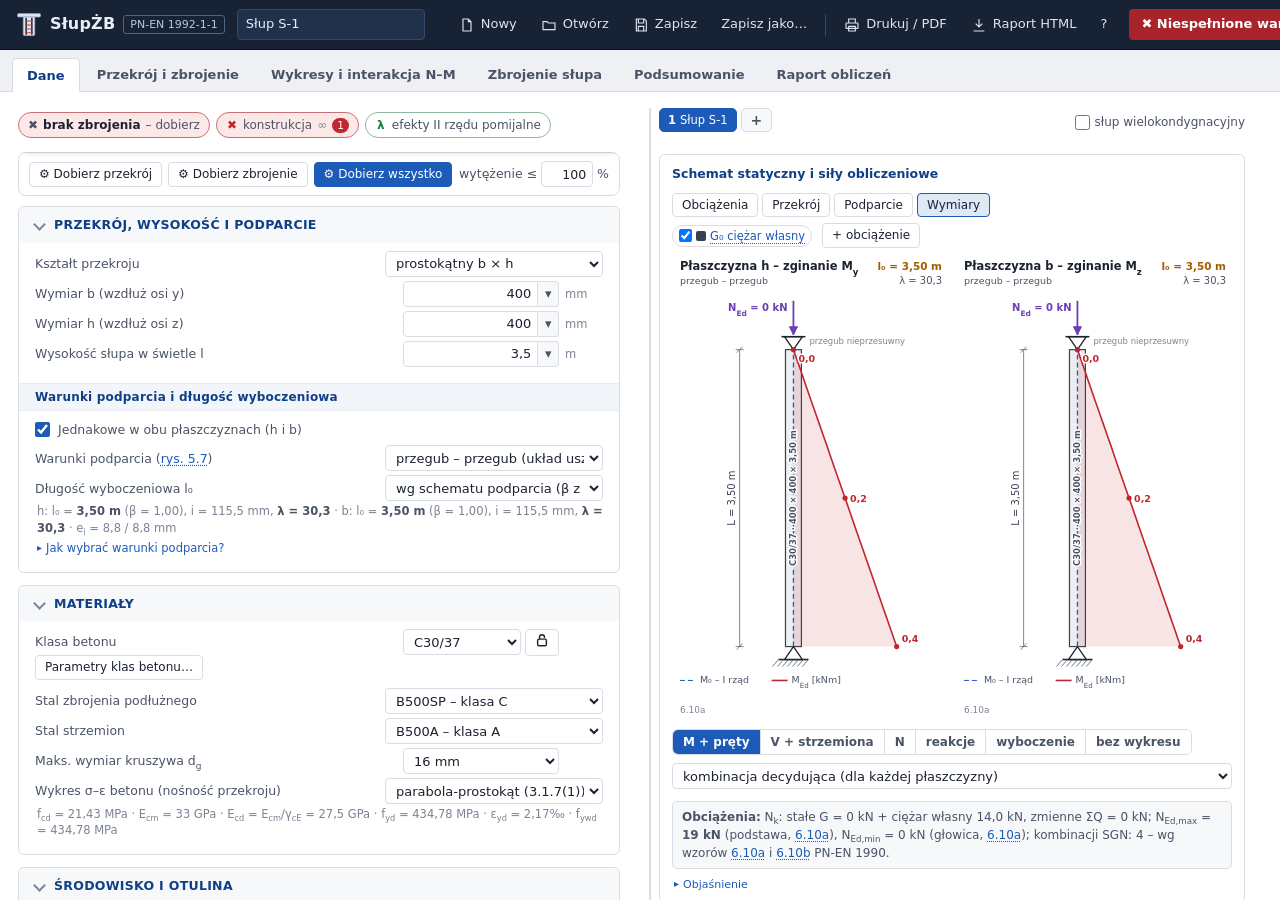
==== commit c035d8aa: "SłupŻB 1.3: dalsze funkcje z BelkaŻB 2.10, słup wielokondygnacyjny - słup wielokondygnacyjny: kondyg" ====
--- a/app/app.html
+++ b/app/app.html
@@ -751,13 +751,41 @@
 table.areas td, table.areas th { text-align: right; padding: 3px 7px; }
 svg.hchart .pinlab:hover rect { fill: #fff6e5; }
 .rebbar .ttl { font-size: 12.5px; color: var(--ink2); }
+.seg.wrap { flex-wrap: wrap; height: auto; }
+.seg.wrap button { margin-bottom: 2px; }
+.beamtabs .stkchk { margin: 0 0 0 auto; font-size: 12px; align-self: center; }
+.schtools { display: flex; gap: 4px; flex-wrap: wrap; }
+.schtools .btn.on { background: color-mix(in srgb, var(--acc) 14%, var(--panel)); border-color: var(--acc); }
+.legend { display: flex; flex-wrap: wrap; gap: 4px 10px; align-items: center; margin: 4px 0 6px; font-size: 12px; }
+.legend .lgi { display: inline-flex; align-items: center; gap: 4px; padding: 2px 6px; border: 1px solid var(--line); border-radius: 12px; background: var(--panel); }
+.legend .lgi i { width: 10px; height: 10px; border-radius: 2px; display: inline-block; }
+.legend .lgi.off { opacity: .55; }
+.legend .lgi.off .lnk { text-decoration: line-through; }
+.legend .lgi input { margin: 0; }
+.schunder { display: flex; flex-wrap: wrap; gap: 8px; align-items: center; margin: 6px 0 2px; }
+.schunder .cmbsel { flex: 1; min-width: 200px; }
+#ctxmenu { position: fixed; z-index: 120; display: none; min-width: 220px; background: var(--panel); border: 1px solid var(--line); border-radius: 8px; box-shadow: 0 8px 28px rgba(0,0,0,.18); padding: 4px; }
+#ctxmenu button { display: block; width: 100%; text-align: left; border: 0; background: none; padding: 7px 10px; border-radius: 5px; font: inherit; font-size: 13px; color: var(--ink); cursor: pointer; }
+#ctxmenu button:hover { background: color-mix(in srgb, var(--acc) 12%, transparent); }
+ul.badlist { margin: 6px 0; padding-left: 18px; font-size: 13px; }
+ul.badlist li { margin: 3px 0; }
+.concrow .concbox { display: flex; gap: 4px; align-items: center; }
+.concrow .concbox select { flex: 1; }
+.lockb.on { background: color-mix(in srgb, var(--warn) 18%, var(--panel)); border-color: var(--warn); }
+.rowbtn { margin: -2px 0 6px; }
+tr.off td { opacity: .55; }
+.stacksvg [data-stk]:hover rect:first-of-type { stroke: var(--acc); stroke-width: 2; }
+#stackBox table tr.selr td { background: color-mix(in srgb, var(--acc) 10%, transparent); }
+svg.elevsvg .fhit:hover rect { fill: color-mix(in srgb, var(--acc) 14%, var(--sv-eceef1, #eceef1)); }
+svg.elevsvg .bend:hover circle { stroke-width: 2; fill: color-mix(in srgb, var(--acc) 18%, transparent); }
+svg.elevsvg .zdrag:hover line { stroke-width: 3.4; }
 
 /* wygenerowane przez gen_svgtheme.py – kolory rysunków SVG */
-:root { --sv-1b2230: #1b2230; --sv-1d2a3f: #1d2a3f; --sv-1d3f78: #1d3f78; --sv-1d5bb8: #1d5bb8; --sv-1d7f3c: #1d7f3c; --sv-39414f: #39414f; --sv-3d4656: #3d4656; --sv-4a5466: #4a5466; --sv-5d6778: #5d6778; --sv-6a3fb5: #6a3fb5; --sv-7a8494: #7a8494; --sv-7fa3e0: #7fa3e0; --sv-9aa3b0: #9aa3b0; --sv-9b1c22: #9b1c22; --sv-a04848: #a04848; --sv-a35d00: #a35d00; --sv-b5651d: #b5651d; --sv-c0262d: #c0262d; --sv-c9ced6: #c9ced6; --sv-c9d4e6: #c9d4e6; --sv-e08a8a: #e08a8a; --sv-e6a35a: #e6a35a; --sv-eceef1: #eceef1; --sv-eef0f3: #eef0f3; --sv-f3f4f6: #f3f4f6; --sv-ffffff: #ffffff; }
-@media (prefers-color-scheme: dark) { :root:not([data-theme="light"]) { --sv-1b2230: #b8c2d7; --sv-1d2a3f: #aebcd3; --sv-1d3f78: #6e96d8; --sv-1d5bb8: #6497e3; --sv-1d7f3c: #6cda8f; --sv-39414f: #a2acbc; --sv-3d4656: #9ca7b9; --sv-4a5466: #909bae; --sv-5d6778: #8c96a6; --sv-6a3fb5: #9879cd; --sv-7a8494: #8e96a4; --sv-7fa3e0: #81a4de; --sv-9aa3b0: #9aa3b0; --sv-9b1c22: #e0676c; --sv-a04848: #ad8585; --sv-a35d00: #fab04c; --sv-b5651d: #e2a064; --sv-c0262d: #de696e; --sv-c9ced6: #373d48; --sv-c9d4e6: #28354a; --sv-e08a8a: #de8c8c; --sv-e6a35a: #e3a663; --sv-eceef1: #21262d; --sv-eef0f3: #1f242b; --sv-f3f4f6: #1d2027; --sv-ffffff: #151b24; } }
-:root[data-theme="dark"] { --sv-1b2230: #b8c2d7; --sv-1d2a3f: #aebcd3; --sv-1d3f78: #6e96d8; --sv-1d5bb8: #6497e3; --sv-1d7f3c: #6cda8f; --sv-39414f: #a2acbc; --sv-3d4656: #9ca7b9; --sv-4a5466: #909bae; --sv-5d6778: #8c96a6; --sv-6a3fb5: #9879cd; --sv-7a8494: #8e96a4; --sv-7fa3e0: #81a4de; --sv-9aa3b0: #9aa3b0; --sv-9b1c22: #e0676c; --sv-a04848: #ad8585; --sv-a35d00: #fab04c; --sv-b5651d: #e2a064; --sv-c0262d: #de696e; --sv-c9ced6: #373d48; --sv-c9d4e6: #28354a; --sv-e08a8a: #de8c8c; --sv-e6a35a: #e3a663; --sv-eceef1: #21262d; --sv-eef0f3: #1f242b; --sv-f3f4f6: #1d2027; --sv-ffffff: #151b24; }
-@media print { :root:not([data-print]) { --sv-1b2230: #1b2230; --sv-1d2a3f: #1d2a3f; --sv-1d3f78: #1d3f78; --sv-1d5bb8: #1d5bb8; --sv-1d7f3c: #1d7f3c; --sv-39414f: #39414f; --sv-3d4656: #3d4656; --sv-4a5466: #4a5466; --sv-5d6778: #5d6778; --sv-6a3fb5: #6a3fb5; --sv-7a8494: #7a8494; --sv-7fa3e0: #7fa3e0; --sv-9aa3b0: #9aa3b0; --sv-9b1c22: #9b1c22; --sv-a04848: #a04848; --sv-a35d00: #a35d00; --sv-b5651d: #b5651d; --sv-c0262d: #c0262d; --sv-c9ced6: #c9ced6; --sv-c9d4e6: #c9d4e6; --sv-e08a8a: #e08a8a; --sv-e6a35a: #e6a35a; --sv-eceef1: #eceef1; --sv-eef0f3: #eef0f3; --sv-f3f4f6: #f3f4f6; --sv-ffffff: #ffffff; } }
-#report { --sv-1b2230: #1b2230; --sv-1d2a3f: #1d2a3f; --sv-1d3f78: #1d3f78; --sv-1d5bb8: #1d5bb8; --sv-1d7f3c: #1d7f3c; --sv-39414f: #39414f; --sv-3d4656: #3d4656; --sv-4a5466: #4a5466; --sv-5d6778: #5d6778; --sv-6a3fb5: #6a3fb5; --sv-7a8494: #7a8494; --sv-7fa3e0: #7fa3e0; --sv-9aa3b0: #9aa3b0; --sv-9b1c22: #9b1c22; --sv-a04848: #a04848; --sv-a35d00: #a35d00; --sv-b5651d: #b5651d; --sv-c0262d: #c0262d; --sv-c9ced6: #c9ced6; --sv-c9d4e6: #c9d4e6; --sv-e08a8a: #e08a8a; --sv-e6a35a: #e6a35a; --sv-eceef1: #eceef1; --sv-eef0f3: #eef0f3; --sv-f3f4f6: #f3f4f6; --sv-ffffff: #ffffff; }
+:root { --sv-1b2230: #1b2230; --sv-1d2a3f: #1d2a3f; --sv-1d3f78: #1d3f78; --sv-1d5bb8: #1d5bb8; --sv-1d7f3c: #1d7f3c; --sv-39414f: #39414f; --sv-3d4656: #3d4656; --sv-4a5466: #4a5466; --sv-5d6778: #5d6778; --sv-6a3fb5: #6a3fb5; --sv-7a8494: #7a8494; --sv-7fa3e0: #7fa3e0; --sv-9aa3b0: #9aa3b0; --sv-9b1c22: #9b1c22; --sv-a04848: #a04848; --sv-a35d00: #a35d00; --sv-b5651d: #b5651d; --sv-c0262d: #c0262d; --sv-c9ced6: #c9ced6; --sv-c9d4e6: #c9d4e6; --sv-d9dde3: #d9dde3; --sv-dbe7fb: #dbe7fb; --sv-e08a8a: #e08a8a; --sv-e6a35a: #e6a35a; --sv-eceef1: #eceef1; --sv-eef0f3: #eef0f3; --sv-f3f4f6: #f3f4f6; --sv-ffcccc: #ffcccc; --sv-ffddbb: #ffddbb; --sv-ffffff: #ffffff; }
+@media (prefers-color-scheme: dark) { :root:not([data-theme="light"]) { --sv-1b2230: #b8c2d7; --sv-1d2a3f: #aebcd3; --sv-1d3f78: #6e96d8; --sv-1d5bb8: #6497e3; --sv-1d7f3c: #6cda8f; --sv-39414f: #a2acbc; --sv-3d4656: #9ca7b9; --sv-4a5466: #909bae; --sv-5d6778: #8c96a6; --sv-6a3fb5: #9879cd; --sv-7a8494: #8e96a4; --sv-7fa3e0: #81a4de; --sv-9aa3b0: #9aa3b0; --sv-9b1c22: #e0676c; --sv-a04848: #ad8585; --sv-a35d00: #fab04c; --sv-b5651d: #e2a064; --sv-c0262d: #de696e; --sv-c9ced6: #373d48; --sv-c9d4e6: #28354a; --sv-d9dde3: #2c323c; --sv-dbe7fb: #1d2636; --sv-e08a8a: #de8c8c; --sv-e6a35a: #e3a663; --sv-eceef1: #21262d; --sv-eef0f3: #1f242b; --sv-f3f4f6: #1d2027; --sv-ffcccc: #3c2020; --sv-ffddbb: #453525; --sv-ffffff: #151b24; } }
+:root[data-theme="dark"] { --sv-1b2230: #b8c2d7; --sv-1d2a3f: #aebcd3; --sv-1d3f78: #6e96d8; --sv-1d5bb8: #6497e3; --sv-1d7f3c: #6cda8f; --sv-39414f: #a2acbc; --sv-3d4656: #9ca7b9; --sv-4a5466: #909bae; --sv-5d6778: #8c96a6; --sv-6a3fb5: #9879cd; --sv-7a8494: #8e96a4; --sv-7fa3e0: #81a4de; --sv-9aa3b0: #9aa3b0; --sv-9b1c22: #e0676c; --sv-a04848: #ad8585; --sv-a35d00: #fab04c; --sv-b5651d: #e2a064; --sv-c0262d: #de696e; --sv-c9ced6: #373d48; --sv-c9d4e6: #28354a; --sv-d9dde3: #2c323c; --sv-dbe7fb: #1d2636; --sv-e08a8a: #de8c8c; --sv-e6a35a: #e3a663; --sv-eceef1: #21262d; --sv-eef0f3: #1f242b; --sv-f3f4f6: #1d2027; --sv-ffcccc: #3c2020; --sv-ffddbb: #453525; --sv-ffffff: #151b24; }
+@media print { :root:not([data-print]) { --sv-1b2230: #1b2230; --sv-1d2a3f: #1d2a3f; --sv-1d3f78: #1d3f78; --sv-1d5bb8: #1d5bb8; --sv-1d7f3c: #1d7f3c; --sv-39414f: #39414f; --sv-3d4656: #3d4656; --sv-4a5466: #4a5466; --sv-5d6778: #5d6778; --sv-6a3fb5: #6a3fb5; --sv-7a8494: #7a8494; --sv-7fa3e0: #7fa3e0; --sv-9aa3b0: #9aa3b0; --sv-9b1c22: #9b1c22; --sv-a04848: #a04848; --sv-a35d00: #a35d00; --sv-b5651d: #b5651d; --sv-c0262d: #c0262d; --sv-c9ced6: #c9ced6; --sv-c9d4e6: #c9d4e6; --sv-d9dde3: #d9dde3; --sv-dbe7fb: #dbe7fb; --sv-e08a8a: #e08a8a; --sv-e6a35a: #e6a35a; --sv-eceef1: #eceef1; --sv-eef0f3: #eef0f3; --sv-f3f4f6: #f3f4f6; --sv-ffcccc: #ffcccc; --sv-ffddbb: #ffddbb; --sv-ffffff: #ffffff; } }
+#report { --sv-1b2230: #1b2230; --sv-1d2a3f: #1d2a3f; --sv-1d3f78: #1d3f78; --sv-1d5bb8: #1d5bb8; --sv-1d7f3c: #1d7f3c; --sv-39414f: #39414f; --sv-3d4656: #3d4656; --sv-4a5466: #4a5466; --sv-5d6778: #5d6778; --sv-6a3fb5: #6a3fb5; --sv-7a8494: #7a8494; --sv-7fa3e0: #7fa3e0; --sv-9aa3b0: #9aa3b0; --sv-9b1c22: #9b1c22; --sv-a04848: #a04848; --sv-a35d00: #a35d00; --sv-b5651d: #b5651d; --sv-c0262d: #c0262d; --sv-c9ced6: #c9ced6; --sv-c9d4e6: #c9d4e6; --sv-d9dde3: #d9dde3; --sv-dbe7fb: #dbe7fb; --sv-e08a8a: #e08a8a; --sv-e6a35a: #e6a35a; --sv-eceef1: #eceef1; --sv-eef0f3: #eef0f3; --sv-f3f4f6: #f3f4f6; --sv-ffcccc: #ffcccc; --sv-ffddbb: #ffddbb; --sv-ffffff: #ffffff; }
 </style>
 </head>
 <body>
@@ -964,7 +992,7 @@
       z: { sch: 'pp', mode: 'auto', beta: 1.0, l0: '', k1: 0.1, k2: 0.1 },
     },
     mat: { concrete: 'C30/37', steel: 'B500SPn', steelW: 'B500A', dg: 16, diag: 'parab' },
-    env: { exp: 'XC1', expF: '-', expA: '-', life: 50, scSel: 'auto', qc: false, scRed: false, dcdev: 10, dcg: 0, dcst: 0, dcadd: 0, cnomSel: 'auto', cnomVal: 30 },
+    env: { exp: 'XC1', expF: '-', expA: '-', life: 50, scSel: 'auto', qc: false, scRed: false, dcdev: 10, dcg: 0, dcst: 0, dcadd: 0, cnomSel: 'auto', cnomVal: 30, cf: { top: 'auto', bot: 'auto', lft: 'auto', rgt: 'auto' } },
     loads: {
       mode: 'cases', sw: true, comb: '610ab', gG: 1.35, gGinf: 1.0, gQ: 1.5, xi: 0.85,
       items: [],
@@ -1005,6 +1033,7 @@
   const o = newItem((it && it.kind) || 'imp', it);
   if (!(o.kind === 'perm' || VAR_KINDS[o.kind])) o.kind = 'imp';
   ITEM_NUM.forEach(k => o[k] = num(o[k], 0));
+  o.zN = optNum(o.zN); o.zH = optNum(o.zH);                  // wysokość przyłożenia siły pionowej / poziomej [m] od podstawy ('' – głowica)
   o.name = String(o.name || ''); o.pm = !!o.pm; o.off = !!o.off;
   if (!PSI[o.cat] || ['S', 'SH', 'W', 'T'].includes(o.cat)) o.cat = 'B';
   return o;
@@ -1041,7 +1070,13 @@
   if (!STEEL[S.mat.steel]) S.mat.steel = 'B500SPn';
   if (!STEEL[S.mat.steelW]) S.mat.steelW = 'B500A';
   S.mat.dg = num(S.mat.dg, 16); S.mat.diag = S.mat.diag === 'rect' ? 'rect' : 'parab';
+  // klasa betonu „Auto” (jak BelkaŻB 2.10.0): minimalna dla ekspozycji, wyższa – gdy wymaga jej dobór (cDes); blokada klasy (lockC)
+  S.mat.autoC = S.mat.autoC === true; S.mat.lockC = S.mat.lockC === true && !S.mat.autoC; S.mat.cDes = CONCRETE[S.mat.cDes] ? S.mat.cDes : '';
+  if (S.mat.autoC) { let c = minClsOf(S); if (S.mat.cDes && classIdx(S.mat.cDes) > classIdx(c)) c = S.mat.cDes; S.mat.concrete = c; }
+  // kruszywo „Auto”: największa frakcja dopuszczona prześwitem prętów (8.2(2)); rozmieszczenie prętów – dla d_g = 8 mm
+  S.mat.dgAuto = S.mat.dgAuto === true; if (S.mat.dgAuto) S.mat.dg = 8;
   ['life', 'dcdev', 'dcg', 'dcst', 'dcadd', 'cnomVal'].forEach(k => S.env[k] = num(S.env[k], D.env[k]));
+  { const cf0 = S.env.cf && typeof S.env.cf === 'object' ? S.env.cf : {}; S.env.cf = {}; ['top', 'bot', 'lft', 'rgt'].forEach(k => { const v = cf0[k]; S.env.cf[k] = v === undefined || v === null || v === '' || v === 'auto' || !isFinite(+v) ? 'auto' : Math.max(0, +v); }); }
   const Lo = S.loads;
   Lo.mode = Lo.mode === 'direct' ? 'direct' : 'cases';
   Lo.items = (Array.isArray(Lo.items) ? Lo.items : []).map(normItem);
@@ -1082,6 +1117,8 @@
   if (!['50', '100'].includes(String(dt.lap))) dt.lap = '100'; dt.lap = String(dt.lap);
   dt.sigma = dt.sigma === 'actual' ? 'actual' : 'fyd';
   dt.l0Man = (dt.l0Man === 'auto' || dt.l0Man === '' || dt.l0Man == null || !isFinite(+dt.l0Man)) ? 'auto' : Math.max(0, +dt.l0Man);
+  ['legTop', 'footF', 'inF', 'bF', 'bTop'].forEach(k => { dt[k] = (dt[k] === 'auto' || dt[k] === '' || dt[k] == null || !isFinite(+dt[k])) ? 'auto' : Math.max(0, +dt[k]); });
+  S.above = Array.isArray(S.above) ? S.above.filter(q => q && isFinite(+q.N)).map(q => ({ kind: q.kind === 'perm' || VAR_KINDS[q.kind] ? q.kind : 'perm', cat: q.cat || 'B', alt: q.alt || 'low', name: String(q.name || ''), N: +q.N, pm: !!q.pm, p0: q.p0, p1: q.p1, p2: q.p2, from: q.from || '' })) : [];
   const F = S.fire;
   if (!FIRE_COL[F.R]) F.R = '-';
   F.side = F.side === 'one' ? 'one' : 'more';
@@ -1217,6 +1254,8 @@
 }
 
 /* ---------------------------------------------------------------- otulina */
+// minimalna klasa betonu dla klas ekspozycji (zał. E), nie niższa niż C20/25
+function minClsOf(S) { let c0 = 'C20/25'; [S.env.exp, S.env.expF, S.env.expA].filter(e => e && e !== '-').forEach(e => { const c = MIN_CLASS[e]; if (c && classIdx(c) > classIdx(c0)) c0 = c; }); return c0; }
 function coverCalc(S, m, dMain, dSw) {
   const env = S.env;
   const exp = EXP_COL[env.exp] !== undefined ? env.exp : 'XC1';
@@ -1320,18 +1359,20 @@
   } else {
     // przekrój prostokątny: 4 pręty narożne ⌀_c, na każdym boku n prętów pośrednich ⌀ (osobno dla boków górnego, dolnego, lewego i prawego)
     const dc = rb.dc, F = rectFaces(S);
-    const offC = c + dt + Math.max(dc / 2, rin - (rin - dc / 2) / Math.SQRT2), off = d => c + dt + d / 2;
-    lay.offC = offC; lay.rin = rin; lay.pf = !!rb.pf;
+    const cf = {}; FACES.forEach(k => { const v = S.env.cf ? S.env.cf[k] : 'auto'; cf[k] = v === 'auto' || v === undefined ? c : v; }); lay.cf = cf;
+    const rC = Math.max(dc / 2, rin - (rin - dc / 2) / Math.SQRT2), offC = Math.min(cf.top, cf.bot, cf.lft, cf.rgt) + dt + rC, off = d => Math.min(cf.top, cf.bot, cf.lft, cf.rgt) + dt + d / 2;
+    lay.offC = offC; lay.rin = rin; lay.pf = !!rb.pf; lay.rC = rC; lay.offCmax = Math.max(cf.top, cf.bot, cf.lft, cf.rgt) + dt + rC;
+    const cX0 = cf.lft + dt + rC, cX1 = g.b - cf.rgt - dt - rC, cY0 = cf.top + dt + rC, cY1 = g.h - cf.bot - dt - rC;
     const withM = FACES.filter(k => F[k].n > 0);
-    lay.offM = withM.length ? Math.min(...withM.map(k => off(F[k].d))) : offC;
+    lay.offM = withM.length ? Math.min(...withM.map(k => cf[k] + dt + F[k].d / 2)) : offC;
     const add = (x, y, d, corner, face, rest, side) => lay.bars.push({ x, y, d, A: area(d), corner, face, rest, side });
-    add(offC, offC, dc, true, 'c', true, 'c'); add(g.b - offC, offC, dc, true, 'c', true, 'c'); add(offC, g.h - offC, dc, true, 'c', true, 'c'); add(g.b - offC, g.h - offC, dc, true, 'c', true, 'c');
+    add(cX0, cY0, dc, true, 'c', true, 'c'); add(cX1, cY0, dc, true, 'c', true, 'c'); add(cX0, cY1, dc, true, 'c', true, 'c'); add(cX1, cY1, dc, true, 'c', true, 'c');
     const faceOf = k => {
-      const f = F[k], hz = k === 'top' || k === 'bot', L = hz ? g.b : g.h, n = f.n;
-      const pos = [offC]; for (let j = 1; j <= n; j++) pos.push(offC + j * (L - 2 * offC) / (n + 1)); pos.push(L - offC);
+      const f = F[k], hz = k === 'top' || k === 'bot', n = f.n, p0 = hz ? cX0 : cY0, p1 = hz ? cX1 : cY1;
+      const pos = [p0]; for (let j = 1; j <= n; j++) pos.push(p0 + j * (p1 - p0) / (n + 1)); pos.push(p1);
       const dia = pos.map((_, j) => (j === 0 || j === n + 1) ? dc : f.d);
       const rest = restrainFace(pos, dia, S.stir.pins);
-      const c0 = k === 'top' || k === 'lft' ? off(f.d) : (hz ? g.h : g.b) - off(f.d);
+      const c0 = k === 'top' ? cf.top + dt + f.d / 2 : k === 'lft' ? cf.lft + dt + f.d / 2 : k === 'bot' ? g.h - cf.bot - dt - f.d / 2 : g.b - cf.rgt - dt - f.d / 2;
       for (let j = 1; j <= n; j++) add(hz ? pos[j] : c0, hz ? c0 : pos[j], f.d, false, hz ? 'b' : 'h', rest[j], k);
       let clear = Infinity, ctc = 0, far = 0;
       for (let j = 0; j < pos.length - 1; j++) { clear = Math.min(clear, pos[j + 1] - pos[j] - (dia[j] + dia[j + 1]) / 2); ctc = Math.max(ctc, pos[j + 1] - pos[j]); }
@@ -1351,10 +1392,10 @@
     pinsOf(lay.faces.top, lay.faces.bot, 'h'); pinsOf(lay.faces.lft, lay.faces.rgt, 'b');
     lay.legs = { y: 2 + lay.pins.filter(p => p.dir === 'h').length, z: 2 + lay.pins.filter(p => p.dir === 'b').length };
     lay.restrained = lay.bars.filter(b => b.rest).length;
-    if (g.b - 2 * offC < 0 || g.h - 2 * offC < 0) lay.issues.push('pręty nie mieszczą się w przekroju');
+    if (cX1 - cX0 < 0 || cY1 - cY0 < 0) lay.issues.push('pręty nie mieszczą się w przekroju');
     // prześwit na buławę wibratora: największe pole między strzemieniem a szpilkami (8.2(4) – zagęszczenie betonu)
-    const cut = (L, ps) => { const u = [c + dt, ...ps.sort((a, b) => a - b), L - c - dt]; let mx = 0; for (let j = 0; j < u.length - 1; j++) mx = Math.max(mx, u[j + 1] - u[j]); return mx; };
-    lay.core = Math.min(cut(g.b, lay.pins.filter(p => p.dir === 'h').map(p => p.x)), cut(g.h, lay.pins.filter(p => p.dir === 'b').map(p => p.y))) - 2 * dt - Math.max(dc, ...withM.map(k => F[k].d));
+    const cut = (a0, a1, ps) => { const u = [a0, ...ps.sort((a, b) => a - b), a1]; let mx = 0; for (let j = 0; j < u.length - 1; j++) mx = Math.max(mx, u[j + 1] - u[j]); return mx; };
+    lay.core = Math.min(cut(cf.lft + dt, g.b - cf.rgt - dt, lay.pins.filter(p => p.dir === 'h').map(p => p.x)), cut(cf.top + dt, g.h - cf.bot - dt, lay.pins.filter(p => p.dir === 'b').map(p => p.y))) - 2 * dt - Math.max(dc, ...withM.map(k => F[k].d));
   }
   lay.As = lay.bars.reduce((a, b) => a + b.A, 0);
   lay.n = lay.bars.length;
@@ -1362,7 +1403,8 @@
   lay.cl = c + dt;                                   // otulina prętów podłużnych (do pręta)
   lay.a = c + dt + lay.dmax / 2;                     // odległość osi prętów od krawędzi (do odporności ogniowej)
   if (g.round) lay.a = g.D / 2 - lay.Rs;
-  else lay.a = Math.min(lay.offC, lay.offM);
+  else lay.a = Math.min(...lay.bars.map(b => Math.min(b.x, b.y, g.b - b.x, g.h - b.y)));
+  lay.cmin = lay.cf ? Math.min(lay.cf.top, lay.cf.bot, lay.cf.lft, lay.cf.rgt) : c;
   // najmniejszy odstęp w świetle między prętami (wszystkie pary)
   let mc = Infinity; const B = lay.bars;
   for (let i = 0; i < B.length; i++) for (let j = i + 1; j < B.length; j++) mc = Math.min(mc, Math.hypot(B[i].x - B[j].x, B[i].y - B[j].y) - (B[i].d + B[j].d) / 2);
@@ -1711,21 +1753,64 @@
   }
   return [0, 0];
 }
+// pręt o stałej sztywności (MES, elementy belkowe Hermite'a): M(x), V(x) w punktach XI·L od siły poziomej P = 1 ('P')
+// lub momentu skupionego C = 1 ('C') przyłożonych na wysokości a; konwencja jak unitM (M = EI·w'', V = dM/dx)
+const FE_CACHE = new Map();
+function unitFE(sch, L, a, type) {
+  const key = `${sch}|${Math.round(L)}|${Math.round(a)}|${type}`;
+  if (FE_CACHE.has(key)) return FE_CACHE.get(key);
+  const xs = Array.from(new Set(XI.map(x => Math.round(x * L * 1000) / 1000).concat([Math.round(a * 1000) / 1000]))).sort((p, q) => p - q);
+  const n = xs.length, ND = 2 * n, K = Array.from({ length: ND }, () => new Float64Array(ND)), F = new Float64Array(ND);
+  for (let e = 0; e < n - 1; e++) {
+    const h = xs[e + 1] - xs[e], h2 = h * h, h3 = h2 * h;
+    const k = [[12 / h3, 6 / h2, -12 / h3, 6 / h2], [6 / h2, 4 / h, -6 / h2, 2 / h], [-12 / h3, -6 / h2, 12 / h3, -6 / h2], [6 / h2, 2 / h, -6 / h2, 4 / h]];
+    const id = [2 * e, 2 * e + 1, 2 * e + 2, 2 * e + 3];
+    for (let i = 0; i < 4; i++) for (let j = 0; j < 4; j++) K[id[i]][id[j]] += k[i][j];
+  }
+  const ka = xs.findIndex(x => Math.abs(x - Math.round(a * 1000) / 1000) < 1e-6);
+  if (type === 'P') F[2 * ka] = 1; else F[2 * ka + 1] = 1;
+  const fix = new Set([0]); if (sch !== 'pp') fix.add(1);
+  if (sch === 'pp' || sch === 'fp' || sch === 'ff') fix.add(ND - 2);
+  if (sch === 'ff' || sch === 'ffs') fix.add(ND - 1);
+  const free = []; for (let i = 0; i < ND; i++) if (!fix.has(i)) free.push(i);
+  const m = free.length, A = free.map(i => Float64Array.from(free.map(j => K[i][j]))), b = Float64Array.from(free.map(i => F[i]));
+  for (let c = 0; c < m; c++) {
+    let pv = c; for (let r = c + 1; r < m; r++) if (Math.abs(A[r][c]) > Math.abs(A[pv][c])) pv = r;
+    if (pv !== c) { const t = A[c]; A[c] = A[pv]; A[pv] = t; const tb = b[c]; b[c] = b[pv]; b[pv] = tb; }
+    const d = A[c][c]; if (Math.abs(d) < 1e-30) continue;
+    for (let r = c + 1; r < m; r++) { const f = A[r][c] / d; if (!f) continue; for (let j = c; j < m; j++) A[r][j] -= f * A[c][j]; b[r] -= f * b[c]; }
+  }
+  const xsol = new Float64Array(m);
+  for (let r = m - 1; r >= 0; r--) { let v = b[r]; for (let j = r + 1; j < m; j++) v -= A[r][j] * xsol[j]; xsol[r] = Math.abs(A[r][r]) > 1e-30 ? v / A[r][r] : 0; }
+  const u = new Float64Array(ND); free.forEach((i, k) => { u[i] = xsol[k]; });
+  const el = []; for (let e = 0; e < n - 1; e++) { const h = xs[e + 1] - xs[e], h2 = h * h, wi = u[2 * e], ti = u[2 * e + 1], wj = u[2 * e + 2], tj = u[2 * e + 3];
+    el.push({ Ms: -6 / h2 * wi - 4 / h * ti + 6 / h2 * wj - 2 / h * tj, Me: 6 / h2 * wi + 2 / h * ti - 6 / h2 * wj + 4 / h * tj, h }); }
+  const M = new Float64Array(NPT + 1), V = new Float64Array(NPT + 1);
+  XI.forEach((xi, i) => { const x = Math.round(xi * L * 1000) / 1000, k = xs.findIndex(q => Math.abs(q - x) < 1e-6); const e = el[Math.max(0, k - 1)]; if (!e) return;
+    M[i] = k === 0 ? e.Ms : e.Me; V[i] = (e.Me - e.Ms) / e.h; });
+  const out = { M, V }; if (FE_CACHE.size > 400) FE_CACHE.clear(); FE_CACHE.set(key, out); return out;
+}
 // rozkład od jednego obciążenia (wartości charakterystyczne, współczynnik 1): M[], V[] w obu kierunkach, N w głowicy
 function itemDist(it, S, g) {
   const L = g.L, out = { Ntop: 0, sw: false, y: { M: new Float64Array(NPT + 1), V: new Float64Array(NPT + 1), tr: false }, z: { M: new Float64Array(NPT + 1), V: new Float64Array(NPT + 1), tr: false } };
   if (it.kind === 'sw') { out.sw = true; return out; }
-  out.Ntop = it.N * 1e3;
+  // siła pionowa w głowicy albo na wysokości z_N (np. wspornik, belka podparta w połowie wysokości) – mimośród daje moment skupiony
+  const hgt = v => (v === '' || v === null || v === undefined || !isFinite(+v)) ? L : clamp(+v * 1000, 0, L);
+  const aN = hgt(it.zN), aH = hgt(it.zH), topN = aN >= L - 0.5, topH = aH >= L - 0.5;
+  out.Ntop = topN ? it.N * 1e3 : 0;
+  if (!topN && it.N) out.Npt = { a: aN, P: it.N * 1e3 };
   const map = { y: { H: it.Hh, q: it.qh, e: it.eh, Mt: it.Myt, Mb: it.Myb, V: it.Vy }, z: { H: it.Hb, q: it.qb, e: it.eb, Mt: it.Mzt, Mzb: 0, Mb: it.Mzb, V: it.Vz } };
   DIRS.forEach(d => {
     const q = map[d], sch = S.buck[d].sch, D = out[d];
-    const H = (q.H || 0) * 1e3, qq = q.q || 0, Ma = out.Ntop * (q.e || 0), Mt = (q.Mt || 0) * 1e6, Mb = (q.Mb || 0) * 1e6;
-    D.tr = Math.abs(H) > 0 && (sch === 'cant' || sch === 'ffs') || Math.abs(qq) > 0;
+    const Hf = (q.H || 0) * 1e3, H = topH ? Hf : 0, qq = q.q || 0, Ma = topN ? out.Ntop * (q.e || 0) : 0, Mt = (q.Mt || 0) * 1e6, Mb = (q.Mb || 0) * 1e6;
+    const Cpt = !topN ? it.N * 1e3 * (q.e || 0) : 0, Hpt = !topH ? Hf : 0;
+    const fC = Cpt ? unitFE(sch, L, aN, 'C') : null, fP = Hpt ? unitFE(sch, L, aH, 'P') : null;
+    D.tr = Math.abs(H) > 0 && (sch === 'cant' || sch === 'ffs') || Math.abs(qq) > 0 || Math.abs(Cpt) > 0 || Math.abs(Hpt) > 0;
     for (let i = 0; i <= NPT; i++) {
       const x = XI[i] * L;
       const uH = unitM(sch, 'H', x, L), uq = unitM(sch, 'q', x, L), uM = unitM(sch, 'Ma', x, L);
-      D.M[i] = H * uH[0] + qq * uq[0] + Ma * uM[0] + Mb + (Mt - Mb) * XI[i];
-      D.V[i] = H * uH[1] + qq * uq[1] + Ma * uM[1] + (Mt - Mb) / L;
+      D.M[i] = H * uH[0] + qq * uq[0] + Ma * uM[0] + Mb + (Mt - Mb) * XI[i] + (fC ? Cpt * fC.M[i] : 0) + (fP ? Hpt * fP.M[i] : 0);
+      D.V[i] = H * uH[1] + qq * uq[1] + Ma * uM[1] + (Mt - Mb) / L + (fC ? Cpt * fC.V[i] : 0) + (fP ? Hpt * fP.V[i] : 0);
     }
     if (q.V !== undefined && q.V !== '' && q.V !== null && isFinite(+q.V)) D.Vgiven = Math.abs(+q.V) * 1e3;
   });
@@ -1741,7 +1826,10 @@
     return items;
   }
   let nG = 0, nQ = 0;
-  Lo.items.forEach(it => { if (it.off) return; const perm = it.kind === 'perm'; items.push(Object.assign({}, it, { id: perm ? 'G' + (++nG) : 'Q' + (++nQ), perm, psi: perm ? null : psiOf(it) })); });
+  const own = Lo.items.filter(it => !it.off).map(it => Object.assign({}, it));
+  const same = (a, b) => a.kind === b.kind && (a.kind !== 'imp' || a.cat === b.cat) && String(a.name || '').trim().toLowerCase() === String(b.name || '').trim().toLowerCase();
+  (S.above || []).forEach(q => { if (!q.N) return; const t = own.find(it => same(it, q)); if (t) { t.N = (+t.N || 0) + q.N; t.fromAbove = (t.fromAbove || 0) + q.N; } else own.push(normItem(Object.assign({}, q, { fromAbove: q.N, aboveOnly: true }))); });
+  own.forEach(it => { const perm = it.kind === 'perm'; items.push(Object.assign({}, it, { id: perm ? 'G' + (++nG) : 'Q' + (++nQ), perm, psi: perm ? null : psiOf(it) })); });
   return items;
 }
 function genCombos(items, Lo) {
@@ -1813,17 +1901,19 @@
 }
 // siły I rzędu dla wektora współczynników f
 function superpose(dists, items, f, g) {
-  const L = g.L, r = { Ntop: 0, Nbot: 0, Nmid: 0, y: { M: new Float64Array(NPT + 1), V: new Float64Array(NPT + 1), tr: false, Vg: 0 }, z: { M: new Float64Array(NPT + 1), V: new Float64Array(NPT + 1), tr: false, Vg: 0 }, swF: 0 };
+  const L = g.L, r = { Ntop: 0, Nbot: 0, Nmid: 0, Npts: [], y: { M: new Float64Array(NPT + 1), V: new Float64Array(NPT + 1), tr: false, Vg: 0 }, z: { M: new Float64Array(NPT + 1), V: new Float64Array(NPT + 1), tr: false, Vg: 0 }, swF: 0 };
   for (let k = 0; k < items.length; k++) {
     const a = f[k]; if (!a) continue;
     const d = dists[k];
     if (d.sw) { r.swF = a; continue; }
     r.Ntop += a * d.Ntop;
+    if (d.Npt) { const q = r.Npts.find(p => Math.abs(p.a - d.Npt.a) < 1); if (q) q.P += a * d.Npt.P; else r.Npts.push({ a: d.Npt.a, P: a * d.Npt.P }); }
     DIRS.forEach(dd => { const A = r[dd], B = d[dd]; for (let i = 0; i <= NPT; i++) { A.M[i] += a * B.M[i]; A.V[i] += a * B.V[i]; } if (B.tr) A.tr = true; if (B.Vgiven) A.Vg += Math.abs(a) * B.Vgiven; });
   }
-  r.Nbot = r.Ntop + r.swF * g.selfW * L;
-  r.Nmid = r.Ntop + r.swF * g.selfW * L / 2;
-  r.Nat = xi => r.Ntop + r.swF * g.selfW * L * (1 - xi);
+  const Np = xi => r.Npts.reduce((s2, p) => s2 + (xi * L < p.a - 0.5 ? p.P : 0), 0);
+  r.Nat = xi => r.Ntop + r.swF * g.selfW * L * (1 - xi) + Np(xi);
+  r.Nbot = r.Nat(0);
+  r.Nmid = r.Nat(0.5);
   return r;
 }
 
@@ -2117,7 +2207,7 @@
   const lbminC = Math.max(0.6 * lbrqd, 10 * dia, 100);
   const lbdC = Math.max(lbrqd, lbminC);
   const lbminT = Math.max(0.3 * lbrqd, 10 * dia, 100);
-  const cd = Math.min(cov.cnom + lay.dt, 50);
+  const cd = Math.min((lay.cmin !== undefined ? lay.cmin : cov.cnom) + lay.dt, 50);
   const al1 = cd > 3 * dia ? 0.7 : 1.0;
   const lbdT = Math.max(al1 * lbrqd, lbminT);
   const lbd = Math.max(lbdC, tension ? lbdT : 0);
@@ -2172,19 +2262,21 @@
     const n = groups[d];
     const lTopStraight = top === 'cont' ? S.det.hTop + anch.l0 : S.det.hTop - c - dt - d;
     const straight = L + lTopStraight;
-    const leg = top === 'anch' ? ceilTo(Math.max(bendLeg(d), anch.lbd - (S.det.hTop - c)), 10) : 0;
+    const legAuto = top === 'anch' ? ceilTo(Math.max(bendLeg(d), anch.lbd - (S.det.hTop - c)), 10) : 0;
+    const leg = top === 'anch' ? (S.det.legTop !== 'auto' ? S.det.legTop : legAuto) : 0;
     rows.push({ pos: ++pos, kind: 'main', name: 'Pręty podłużne słupa', d, n, len: ceilTo(straight + leg, 10), straight: ceilTo(straight, 10), leg, shape: top === 'anch' ? 'L' : 'I' });
   });
   if (base === 'found') dias.forEach(d => {
     const n = groups[d];
-    const inF = S.det.hF - S.det.cF - 2 * 10;              // nad siatką dolną fundamentu
-    const foot = ceilTo(Math.max(15 * d, 200), 10);
+    const inF = S.det.inF !== 'auto' ? Math.min(S.det.inF, S.det.hF - S.det.cF - 20) : S.det.hF - S.det.cF - 2 * 10;   // nad siatką dolną fundamentu
+    const foot = S.det.footF !== 'auto' ? S.det.footF : ceilTo(Math.max(15 * d, 200), 10);
     const above = anch.l0 + (S.det.kicker || 0);
     rows.push({ pos: ++pos, kind: 'start', name: 'Pręty startowe (w fundamencie)', d, n, len: ceilTo(inF + above + foot, 10), straight: ceilTo(inF + above, 10), leg: foot, inF, above, shape: 'L' });
   });
   // strzemiona
   const hoop = (Dt, nm) => rows.push({ pos: ++pos, kind: 'tie', name: nm, d: dt, n: ties.sets, len: ceilTo(Math.PI * Dt + 2 * hook, 10), hook, hookMin, shape: 'O', Dt });
-  const rtie = (t, nm) => { const bt = (t.x1 - t.x0) - 2 * c - dt, ht = (t.y1 - t.y0) - 2 * c - dt; rows.push({ pos: ++pos, kind: 'tie', name: nm, d: dt, n: ties.sets, len: ceilTo(2 * (bt + ht) + 2 * hook, 10), hook, hookMin, shape: 'S', bt, ht }); };
+  const cf = lay.cf || { top: c, bot: c, lft: c, rgt: c };
+  const rtie = (t, nm) => { const bt = (t.x1 - t.x0) - (g.isPoly ? 2 * c : cf.lft + cf.rgt) - dt, ht = (t.y1 - t.y0) - (g.isPoly ? 2 * c : cf.top + cf.bot) - dt; rows.push({ pos: ++pos, kind: 'tie', name: nm, d: dt, n: ties.sets, len: ceilTo(2 * (bt + ht) + 2 * hook, 10), hook, hookMin, shape: 'S', bt, ht }); };
   if (g.circ) hoop(g.D - 2 * c - dt, 'Strzemiona okrągłe');
   else if (g.ring) { hoop(g.D - 2 * c - dt, 'Strzemiona okrągłe zewnętrzne'); if (lay.Rti) hoop(2 * lay.Rti, 'Strzemiona okrągłe wewnętrzne'); }
   else if (g.isPoly) g.ties.forEach(t => rtie(t, `Strzemiona zamknięte – ${t.name}`));
@@ -2194,8 +2286,8 @@
     Object.keys(grp).map(Number).sort((u, v) => v - u).forEach(L => rows.push({ pos: ++pos, kind: 'pin', name: 'Szpilki', d: dt, n: grp[L] * ties.sets, len: L, hook, shape: 'P' }));
   } else if (lay.pins.length) {
     const pH = lay.pins.filter(p => p.dir === 'h').length, pB = lay.pins.filter(p => p.dir === 'b').length;
-    if (pH) rows.push({ pos: ++pos, kind: 'pin', name: 'Szpilki (w kierunku h)', d: dt, n: pH * ties.sets, len: ceilTo(g.h - 2 * c + 2 * hook, 10), hook, shape: 'P' });
-    if (pB) rows.push({ pos: ++pos, kind: 'pin', name: 'Szpilki (w kierunku b)', d: dt, n: pB * ties.sets, len: ceilTo(g.b - 2 * c + 2 * hook, 10), hook, shape: 'P' });
+    if (pH) rows.push({ pos: ++pos, kind: 'pin', name: 'Szpilki (w kierunku h)', d: dt, n: pH * ties.sets, len: ceilTo(g.h - cf.top - cf.bot + 2 * hook, 10), hook, shape: 'P' });
+    if (pB) rows.push({ pos: ++pos, kind: 'pin', name: 'Szpilki (w kierunku b)', d: dt, n: pB * ties.sets, len: ceilTo(g.b - cf.lft - cf.rgt + 2 * hook, 10), hook, shape: 'P' });
   }
   rows.forEach(r => { r.tot = r.n * r.len / 1000; r.kg = r.tot * massPerM(r.d); r.steel = r.kind === 'tie' || r.kind === 'pin' ? 'W' : 'L'; });
   const byD = {}; rows.forEach(r => { const k = r.steel + r.d; byD[k] = byD[k] || { d: r.d, steel: r.steel, m: 0, kg: 0 }; byD[k].m += r.tot; byD[k].kg += r.kg; });
@@ -2217,6 +2309,7 @@
   const dt0 = tieDia(S);
   const cov = R.cov = coverCalc(S, m, S.reb.set ? rebDmax(S) : 12, dt0);
   const lay = R.lay = layoutBars(S, g, cov, m);
+  { const lim = lay.n > 1 && isFinite(lay.minClear) ? lay.minClear - 5 : Infinity, sel = [32, 22, 16, 8].find(v => v <= lim) || 8; R.dg = { auto: S.mat.dgAuto, lim, sel: S.mat.dgAuto ? sel : S.mat.dg }; }
   R.bare = !lay.n;
   const cr = R.creep = creepCalc(S, m, g);
   // długości wyboczeniowe, imperfekcje
@@ -2463,7 +2556,7 @@
     const ss = Math.max(cu.ss, 0);
     const de1 = (ss - kt * fct / rho * (1 + ae * rho)) / m.Es, de2 = 0.6 * ss / m.Es;
     const de = Math.max(de1, de2);
-    const c = R.cov.cnom + lay.dt, phiB = lay.dmax;
+    const c = (lay.cmin !== undefined ? lay.cmin : R.cov.cnom) + lay.dt, phiB = lay.dmax;
     const k1 = 0.8, k2 = 0.5, k3 = 3.4, k4 = 0.425;
     const spacing = g.round ? (lay.faces.c ? lay.faces.c.ctc : 0) : g.isPoly ? lay.ctcMax : (dir === 'y' ? lay.faces.b.ctc : lay.faces.h.ctc);
     let sr = k3 * c + k1 * k2 * k4 * phiB / rho, srNote = '7.11';
@@ -2490,6 +2583,8 @@
   const gK = 'Otulina i trwałość', gD = 'Konstrukcja (rozdz. 8 i 9.5)', gN = 'SGN – ściskanie ze zginaniem', gS = 'SGN – smukłość i efekty II rzędu', gV = 'SGN – ścinanie', gU = 'SGU – naprężenia i rysy', gF = 'Odporność ogniowa (PN-EN 1992-1-2)';
   // otulina
   add(gK, 'cnom', 'Otulina nominalna c_nom (do strzemion)', '4.4.1', cov.reqR, cov.cnom, 'mm', { rel: '≥', note: cov.manual ? `przyjęto ręcznie; wymagane ${cov.req.toFixed(0)} mm → ${cov.reqR} mm` : `wymagane ${cov.req.toFixed(0)} mm → zaokr. ${cov.reqR} mm`, sec: 'cov' });
+  if (lay.cf) ['top', 'bot', 'lft', 'rgt'].forEach(k => { if (S.env.cf && S.env.cf[k] !== 'auto') add(gK, 'cnomF', `Otulina boku ${FACE_N[k]} c_nom (zadana dla boku)`, '4.4.1', cov.reqR, lay.cf[k], 'mm', { rel: '≥', note: `wymagane ${cov.reqR} mm`, sec: 'cov', at: { face: k } }); });
+  if (R.dg && R.dg.auto) add(gK, 'dg', `Maksymalny wymiar kruszywa d_g = ${R.dg.sel} mm (dobrany automatycznie)`, '8.2(2)', R.dg.sel, isFinite(R.dg.lim) ? R.dg.lim : 999, 'mm', { status: 'info', ratio: 0, note: isFinite(R.dg.lim) ? `najmniejszy prześwit prętów ${Math.round(R.dg.lim + 5)} mm → d_g ≤ ${Math.round(R.dg.lim)} mm; typoszereg 8 / 16 / 22 / 32 mm` : 'brak ograniczenia od prześwitu prętów – przyjęto 32 mm', sec: 'cov' });
   const mc = add(gK, 'minclass', 'Minimalna klasa betonu dla ekspozycji', 'Zał. E', classIdx(cov.minCls), classIdx(S.mat.concrete), '', { rel: '≥', soft: true, ratio: cov.minOk ? 0 : 1.01, status: cov.minOk ? 'ok' : 'warn', note: `${S.mat.concrete} vs min. ${cov.minCls} (${cov.minFrom})`, fmt: 'text', sec: 'cov' });
   mc.EdTxt = cov.minCls; mc.RdTxt = S.mat.concrete;
   if (g.wall) add(gD, 'wall', 'Element o h > 4b – ściana, nie słup (9.5.1)', '9.5.1', g.dmax / g.dmin, 4, '', { soft: true, note: 'zastosuj wymagania dla ścian (9.6)', sec: 'det' });
@@ -2565,7 +2660,7 @@
     add(gD, 'asmaxl', `Zbrojenie w strefie zakładu ≤ 0,08·A_c (${S.det.lap === '100' ? 'wszystkie pręty łączone w jednym przekroju' : '50% prętów łączonych'})`, '9.5.2(3)', lapF * lay.As, 0.08 * g.Ac, 'mm²', { sec: 'det' });
     add(gD, 'phimin', 'Średnica prętów podłużnych ⌀ ≥ ⌀_min', '9.5.2(1)', S.coef.phiMin, lay.dmin, 'mm', { rel: '≥', sec: 'det' });
     if (g.round) add(gD, 'nbars', `Liczba prętów w słupie ${g.ring ? 'pierścieniowym' : 'okrągłym'} ≥ 4 (zalecane ≥ 6)`, '9.5.2(4)', 4, lay.n, 'szt.', { rel: '≥', note: lay.n < 6 ? 'zalecane co najmniej 6 prętów' : '', sec: 'det' });
-    else { const nC = g.convex.length, hit = g.convex.filter(([x, y]) => lay.bars.some(q => Math.hypot(q.x - x, q.y - y) <= (lay.offC || 50) * 1.5 + 2)).length; add(gD, 'nbars', 'Pręt w każdym narożu przekroju', '9.5.2(4)', nC, hit, 'szt.', { rel: '≥', ratio: hit >= nC ? nC / Math.max(hit, 1) : Infinity, status: hit >= nC ? 'ok' : 'fail', sec: 'det', note: `naroży wypukłych: ${nC}` }); }
+    else { const nC = g.convex.length, hit = g.convex.filter(([x, y]) => lay.bars.some(q => Math.hypot(q.x - x, q.y - y) <= (lay.offCmax || lay.offC || 50) * 1.5 + 2)).length; add(gD, 'nbars', 'Pręt w każdym narożu przekroju', '9.5.2(4)', nC, hit, 'szt.', { rel: '≥', ratio: hit >= nC ? nC / Math.max(hit, 1) : Infinity, status: hit >= nC ? 'ok' : 'fail', sec: 'det', note: `naroży wypukłych: ${nC}` }); }
     const clr = lay.minClear;
     if (lay.n > 1) add(gD, 'sp', 'Odstęp prętów w świetle ≥ max(⌀; d_g + 5 mm; 20 mm)', '8.2(2)', lay.smin, clr, 'mm', { rel: '≥', sec: 'det' });
     if (lay.core !== undefined && S.reb.vibOn) add(gD, 'vib', `Prześwit na buławę wibratora ⌀${S.reb.vib} mm (pole między strzemieniem i szpilkami)`, '8.2(4)', S.reb.vib + 10, lay.core, 'mm', { rel: '≥', soft: true, note: 'zagęszczanie betonu buławą wprowadzaną od góry wewnątrz zbrojenia; wyłącz opcję przy innym sposobie zagęszczania', sec: 'det' });
@@ -2583,7 +2678,7 @@
     const sch = R.sched;
     if (sch && sch.tooLong.length) add(gD, 'Lmax', `Długość pręta ≤ L_max = ${S.det.Lmax} m`, '—', Math.max(...sch.tooLong.map(r => r.len)) / 1000, S.det.Lmax, 'm', { soft: true, note: 'podziel pręty zakładem', sec: 'sched' });
     if (S.det.base === 'found') {
-      const av = S.det.hF - S.det.cF - 20;
+      const av = S.det.inF !== 'auto' ? Math.min(S.det.inF, S.det.hF - S.det.cF - 20) : S.det.hF - S.det.cF - 20;
       add(gD, 'anchF', 'Zakotwienie prętów startowych w fundamencie: h_F − c ≥ l_bd', '8.4.4', R.anch.lbd, av, 'mm', { rel: '≥', ratio: av > 0 ? R.anch.lbd / av : Infinity, soft: true, note: `${R.anch.tension ? 'pręty rozciągane – z odgięciem α₁' : 'pręty ściskane – odgięcie nie skraca zakotwienia'}; zwiększ wysokość fundamentu lub zastosuj mniejsze średnice`, sec: 'anch' });
     }
   }
@@ -2742,7 +2837,7 @@
   bucklingDir, imperfection, unitM, itemDist, genCombos, comboDesc, superpose, evalDir, m2Shape, fireCalc, anchCalc, schedule,
   autoReb, designDims, dimCandidates, applyDims, dimLabel, tryDims, badChecks, rebCandidates, applyCand, newItem, newRow, psiOf, normItem, normRow, tieDia, tieDiaAuto, barsDir, partsOf, mkCurve,
   CONCRETE, CONC_NAMES, STEEL, STEEL_LIST, BAR_DIAS, MAIN_DIAS, TIE_DIAS, EXPOSURES, EXP_DESC, PSI, VAR_KINDS, SCH, DIRS, FIRE_COL, FIRE_MIN, WMAX, MIN_CLASS, CMIN_DUR,
-  area, num, clamp, massPerM, mandrelMin, classIdx, ETA_IDS, NPT, XI, FACES, FACE_N, rectFaces, rebDmax, rebText,
+  area, num, clamp, massPerM, mandrelMin, classIdx, ETA_IDS, NPT, XI, FACES, FACE_N, rectFaces, rebDmax, rebText, unitFE, unitM, minClsOf,
 };
 if (typeof module !== 'undefined' && module.exports) module.exports = API;
 root.EC2 = API;
@@ -2960,14 +3055,14 @@
   } else {
     s += `<rect x="${ox}" y="${oy}" width="${bw}" height="${bh}" fill="${C.conc}" stroke="${C.concL}" stroke-width="1.4"/>`;
     if (lay.n) {
-      const off = (c + dt / 2) * k, rr = ((lay.rin || 2 * dt) + dt / 2) * k;
-      const x0 = ox + off, y0 = oy + off, x1 = ox + bw - off, y1 = oy + bh - off;
+      const cf = lay.cf || { top: c, bot: c, lft: c, rgt: c }, rr = ((lay.rin || 2 * dt) + dt / 2) * k;
+      const x0 = ox + (cf.lft + dt / 2) * k, y0 = oy + (cf.top + dt / 2) * k, x1 = ox + bw - (cf.rgt + dt / 2) * k, y1 = oy + bh - (cf.bot + dt / 2) * k;
       const tieCol = fail.ties ? C.red : C.tie, tw = Math.max(1.3, dt * k);
       s += `<path d="M${x0 + rr},${y0} H${x1 - rr} A${rr},${rr} 0 0 1 ${x1},${y0 + rr} V${y1 - rr} A${rr},${rr} 0 0 1 ${x1 - rr},${y1} H${x0 + rr} A${rr},${rr} 0 0 1 ${x0},${y1 - rr} V${y0 + rr} A${rr},${rr} 0 0 1 ${x0 + rr},${y0} Z" fill="none" stroke="${tieCol}" stroke-width="${tw}" ${o.edit ? 'data-z="ties" class="zhit tieh"' : ''}/>`;
       // haki 135° w lewym górnym narożu
       const cb = lay.bars.find(b => b.corner) || lay.bars[0];
       if (cb && !o.small) {
-        const P = [X(lay.offC), Y(lay.offC)], u = [Math.SQRT1_2, Math.SQRT1_2], nn = [Math.SQRT1_2, -Math.SQRT1_2], rad = (cb.d / 2 + dt / 2) * k, L = Math.max(8, Math.max(10 * dt, 75) * k);
+        const P = [X(cb.x), Y(cb.y)], u = [Math.SQRT1_2, Math.SQRT1_2], nn = [Math.SQRT1_2, -Math.SQRT1_2], rad = (cb.d / 2 + dt / 2) * k, L = Math.max(8, Math.max(10 * dt, 75) * k);
         [1, -1].forEach(sg => { const st = [P[0] + nn[0] * rad * sg, P[1] + nn[1] * rad * sg]; s += `<line x1="${st[0]}" y1="${st[1]}" x2="${st[0] + u[0] * L}" y2="${st[1] + u[1] * L}" stroke="${tieCol}" stroke-width="${tw}" stroke-linecap="round"/>`; });
       }
       // szpilki
@@ -2980,11 +3075,14 @@
       if (o.edit && o.small) s += `<rect x="${ox + 2}" y="${oy + 2}" width="${bw - 4}" height="${bh - 4}" fill="transparent" data-z="bars" class="zhit barsh"/>`;
       if (o.edit && !o.small) {
         // strefy kliknięcia: otulina (pas przy krawędziach), wnętrze (strzemiona), każdy bok (pręty pośrednie tego boku), naroża, pojedyncze pręty
-        const ci = (c + dt) * k, F = lay.faces, band = Math.max(...['top', 'bot', 'lft', 'rgt'].map(q => F[q].d), S.reb.dc) + 22;
-        s += `<path d="M${ox},${oy} h${bw} v${bh} h${-bw} Z M${ox + ci},${oy + ci} v${bh - 2 * ci} h${bw - 2 * ci} v${-(bh - 2 * ci)} Z" fill="transparent" fill-rule="evenodd" data-z="cov" class="zhit covz"><title>Otulina c_nom = ${c} mm – kliknij, aby zmienić</title></path>`;
-        const ins = (c + dt + band) * k; if (bw - 2 * ins > 6 && bh - 2 * ins > 6) s += `<rect x="${ox + ins}" y="${oy + ins}" width="${bw - 2 * ins}" height="${bh - 2 * ins}" fill="transparent" data-z="ties" class="zhit inz"><title>Wnętrze – strzemiona i szpilki: kliknij, aby zmienić</title></rect>`;
+        const F = lay.faces, band = Math.max(...['top', 'bot', 'lft', 'rgt'].map(q => F[q].d), S.reb.dc) + 22, cf = lay.cf || { top: c, bot: c, lft: c, rgt: c };
         const FN = { top: 'górny', bot: 'dolny', lft: 'lewy', rgt: 'prawy' };
-        ['top', 'bot', 'lft', 'rgt'].forEach(q => { const f = F[q], a = lay.offC + S.reb.dc / 2 + 4, L = ((f.hz ? g.b : g.h) - 2 * a) * k, th = Math.max(14, band * k), t = `<title>Bok ${FN[q]}: ${f.nm ? `${f.nm}⌀${f.d}` : 'bez prętów pośrednich'} – kliknij, aby zmienić zbrojenie tylko tego boku</title>`;
+        // otulina każdego boku – osobna strefa (pas przy krawędzi)
+        [['top', ox, oy, bw, (cf.top + dt) * k], ['bot', ox, oy + bh - (cf.bot + dt) * k, bw, (cf.bot + dt) * k], ['lft', ox, oy, (cf.lft + dt) * k, bh], ['rgt', ox + bw - (cf.rgt + dt) * k, oy, (cf.rgt + dt) * k, bh]].forEach(([q, x, y, w, h]) => {
+          s += `<rect x="${x}" y="${y}" width="${Math.max(3, w)}" height="${Math.max(3, h)}" fill="transparent" data-z="cv:${q}" class="zhit covz"><title>Bok ${FN[q]}: otulina c = ${cf[q]} mm${S.env.cf && S.env.cf[q] !== 'auto' ? ' (zadana dla boku)' : ''} – kliknij: zbrojenie, otulina, wymiar i obciążenie tego boku</title></rect>`; });
+        const iL = (cf.lft + dt + band) * k, iT = (cf.top + dt + band) * k, iR = (cf.rgt + dt + band) * k, iB = (cf.bot + dt + band) * k;
+        if (bw - iL - iR > 6 && bh - iT - iB > 6) s += `<rect x="${ox + iL}" y="${oy + iT}" width="${bw - iL - iR}" height="${bh - iT - iB}" fill="transparent" data-z="ties" class="zhit inz"><title>Wnętrze – strzemiona i szpilki: kliknij, aby zmienić</title></rect>`;
+        ['top', 'bot', 'lft', 'rgt'].forEach(q => { const f = F[q], a = f.pos[0] + S.reb.dc / 2 + 4, L = (f.pos[f.pos.length - 1] - f.pos[0] - S.reb.dc - 8) * k, th = Math.max(14, band * k), t = `<title>Bok ${FN[q]}: ${f.nm ? `${f.nm}⌀${f.d}` : 'bez prętów pośrednich'} – kliknij: zbrojenie, otulina, wymiar i obciążenie tego boku</title>`;
           if (L < 6) return;
           s += f.hz ? `<rect x="${X(a)}" y="${Y(f.c0) - th / 2}" width="${L}" height="${th}" fill="transparent" data-z="f:${q}" class="zhit facez">${t}</rect>` : `<rect x="${X(f.c0) - th / 2}" y="${Y(a)}" width="${th}" height="${L}" fill="transparent" data-z="f:${q}" class="zhit facez">${t}</rect>`; });
         lay.bars.filter(q => q.corner).forEach(q => { s += `<circle cx="${X(q.x)}" cy="${Y(q.y)}" r="${Math.max(9, (q.d / 2 + 12) * k)}" fill="transparent" data-z="corner" class="zhit cornz"><title>Pręty narożne 4⌀${q.d} – kliknij, aby zmienić</title></circle>`; });
@@ -2996,6 +3094,7 @@
       if (lay.n) {
         // odstępy osiowe prętów (łańcuch pod przekrojem i z prawej)
         const F = lay.faces, sm = lay.smin, lbl = f => `${f.n - 1}×${fmt(f.ctc, 0)}`, bad = f => f.clear < sm - 0.5;
+        if (lay.cf && S.env.cf) { const cf = lay.cf; ['top', 'bot', 'lft', 'rgt'].forEach(q => { if (S.env.cf[q] === 'auto') return; const p = q === 'top' ? [ox + bw - 4, oy + cf.top * k / 2 + 3, 'end'] : q === 'bot' ? [ox + bw - 4, oy + bh - cf.bot * k / 2 + 3, 'end'] : q === 'lft' ? [ox + 3, oy + bh - 6, 'start'] : [ox + bw - 3, oy + bh - 6, 'end']; s += tx(p[0], p[1], `c = ${cf[q]}`, { fs: 8.5, c: cf[q] < c ? C.red : C.acc, a: p[2], w: 600 }); }); }
         const same = (A, B) => A.nm === B.nm && A.d === B.d;
         if (F.bot.nm && bw > 120) s += dimH(X(F.bot.pos[0]), X(F.bot.pos[F.bot.n - 1]), oy + bh + 14, lbl(F.bot), { below: true, fs: 9.5, c: bad(F.bot) ? C.red : undefined });
         if (F.rgt.nm && bh > 120) s += dimV(ox + bw + 14, Y(F.rgt.pos[0]), Y(F.rgt.pos[F.rgt.n - 1]), lbl(F.rgt), { right: true, fs: 9.5, c: bad(F.rgt) ? C.red : undefined });
@@ -3079,7 +3178,7 @@
   s += tx(8, 16, dir === 'y' ? 'Płaszczyzna h – zginanie M_y' : 'Płaszczyzna b – zginanie M_z', { fs: 11.5, w: 650, a: 'start' });
   s += tx(8, 30, `${B.schName.replace(/ \(.*\)/, '')}${B.braced ? '' : ''}`, { fs: 9.5, a: 'start', c: C.ink2 });
   // słup
-  s += `<rect x="${cx - cw / 2}" y="${Y(1)}" width="${cw}" height="${hh}" fill="${C.conc}" stroke="${C.concL}" stroke-width="1.2" data-sch="${dir}" class="schcol"/>`;
+  s += `<rect x="${cx - cw / 2}" y="${Y(1)}" width="${cw}" height="${hh}" fill="${C.conc}" stroke="${C.concL}" stroke-width="1.2" data-col="${dir}" class="schcol" style="cursor:copy"><title>Kliknij słup – dodaj obciążenie w tym miejscu (siła pionowa mimośrodowa, siła pozioma, obciążenie na wysokości)</title></rect>`;
   // podpory
   const hatch = (x, y, w, up) => { let p = `<line x1="${x - w / 2}" y1="${y}" x2="${x + w / 2}" y2="${y}" stroke="${C.ink}" stroke-width="1.6"/>`; for (let i = 0; i <= 6; i++) { const xx = x - w / 2 + i * w / 6; p += `<line x1="${xx}" y1="${y}" x2="${xx - 6}" y2="${y + (up ? -7 : 7)}" stroke="${C.gnd}" stroke-width="0.9"/>`; } return p; };
   const fixedBot = ['cant', 'fp', 'ff', 'ffs'].includes(sch), pinBot = sch === 'pp';
@@ -3102,7 +3201,15 @@
     s += `<g class="ldhit" data-ld="N" style="cursor:pointer"><title>Siła podłużna – kliknij, aby zmienić obciążenia</title><rect x="${cx - 70}" y="${tipY - 38}" width="80" height="40" fill="transparent"/><g stroke="${C.vio}" fill="${C.vio}"><line x1="${cx}" y1="${tipY - 34}" x2="${cx}" y2="${tipY}" stroke-width="1.8"/><path d="M${cx - 4},${tipY - 8} l4,8 l4,-8z"/></g>` + tx(cx - 6, tipY - 24, `N_Ed = ${fmt(NT / 1e3, 0)} kN`, { fs: 10, c: C.vio, a: 'end', w: 600 }) + '</g>';
     // poziome: siły skupione w głowicy i obciążenie rozłożone (suma wkładów pozycji)
     let H0 = 0, q0 = 0;
-    (R.items || []).forEach((it, i) => { const f = oc.c.f[i]; if (!f || it.kind === 'sw') return; H0 += f * (dir === 'y' ? it.Hh || 0 : it.Hb || 0); q0 += f * (dir === 'y' ? it.qh || 0 : it.qb || 0); });
+    const zOf = v => (v === '' || v === null || v === undefined || !isFinite(+v) || +v * 1000 >= g.L - 0.5) ? null : Math.max(0, +v * 1000);
+    const ptH = {}, ptN = {};
+    (R.items || []).forEach((it, i) => { const f = oc.c.f[i]; if (!f || it.kind === 'sw' || it.kind === 'dir') return; const Hv = f * (dir === 'y' ? it.Hh || 0 : it.Hb || 0), zh = zOf(it.zH), zn = zOf(it.zN);
+      if (zh === null) H0 += Hv; else if (Hv) ptH[zh] = (ptH[zh] || 0) + Hv;
+      if (zn !== null && it.N) { const q = ptN[zn] || { N: 0, M: 0 }; q.N += f * it.N; q.M += f * it.N * (dir === 'y' ? it.eh || 0 : it.eb || 0) / 1000; ptN[zn] = q; }
+      q0 += f * (dir === 'y' ? it.qh || 0 : it.qb || 0); });
+    // siły skupione na wysokości słupa: pozioma H (strzałka) i pionowa N na wsporniku (z mimośrodem – moment N·e)
+    Object.keys(ptH).forEach(k => { const z = +k, v = ptH[k], sg = v > 0 ? 1 : -1, xa = cx + sg * (cw / 2 + 4), y = Y(z / g.L); s += `<g class="ldhit" data-ld="H" style="cursor:pointer"><title>Siła pozioma na wysokości ${fmt(z / 1000, 2)} m</title><rect x="${Math.min(xa, xa + sg * 70)}" y="${y - 10}" width="70" height="20" fill="transparent"/></g><g stroke="${C.acc}" fill="${C.acc}"><line x1="${xa + sg * 30}" y1="${y}" x2="${xa}" y2="${y}" stroke-width="1.6"/><path d="M${xa},${y} l${sg * 8},-4 v8z"/></g>` + tx(xa + sg * 32, y - 4, `H = ${fmt(Math.abs(v), 1)} kN`, { fs: 9, c: C.acc, a: sg > 0 ? 'start' : 'end' }); });
+    Object.keys(ptN).forEach(k => { const z = +k, q = ptN[k], sg = q.M >= 0 ? 1 : -1, xb = cx + sg * (cw / 2), xe = xb + sg * 14, y = Y(z / g.L); s += `<g class="ldhit" data-ld="Nz" style="cursor:pointer"><title>Siła pionowa na wysokości ${fmt(z / 1000, 2)} m (mimośrodowa)</title><rect x="${Math.min(xb, xe + sg * 60)}" y="${y - 34}" width="${Math.abs(xe + sg * 60 - xb)}" height="40" fill="transparent"/></g><path d="M${xb},${y} h${sg * 14} v8 h${-sg * 14}z" fill="${C.conc}" stroke="${C.concL}"/><g stroke="${C.vio}" fill="${C.vio}"><line x1="${xe - sg * 6}" y1="${y - 28}" x2="${xe - sg * 6}" y2="${y}" stroke-width="1.6"/><path d="M${xe - sg * 6 - 4},${y - 7} l4,7 l4,-7z"/></g>` + tx(xe + sg * 2, y - 18, `N = ${fmt(q.N, 0)} kN`, { fs: 9, c: C.vio, a: sg > 0 ? 'start' : 'end', w: 600 }) + (Math.abs(q.M) > 0.05 ? tx(xe + sg * 2, y - 6, `M = ${fmt(Math.abs(q.M), 1)} kNm`, { fs: 8.5, c: C.vio, a: sg > 0 ? 'start' : 'end' }) : ''); });
     if (Math.abs(H0) > 1e-6) { const sg = H0 > 0 ? 1 : -1, xa = cx + sg * (cw / 2 + 4); s += `<g class="ldhit" data-ld="H" style="cursor:pointer"><title>Siła pozioma – kliknij, aby zmienić</title><rect x="${Math.min(xa, xa + sg * 70)}" y="${Y(1) - 6}" width="70" height="20" fill="transparent"/></g><g stroke="${C.acc}" fill="${C.acc}"><line x1="${xa + sg * 34}" y1="${Y(1) + 8}" x2="${xa}" y2="${Y(1) + 8}" stroke-width="1.6"/><path d="M${xa},${Y(1) + 8} l${-sg * 8},-4 v8z"/></g>` + tx(xa + sg * 36, Y(1) + 4, `H = ${fmt(Math.abs(H0), 1)} kN`, { fs: 9.5, c: C.acc, a: sg > 0 ? 'start' : 'end' }); }
     if (Math.abs(q0) > 1e-6) { const sg = q0 > 0 ? 1 : -1; let qq = ''; s += `<g class="ldhit" data-ld="q" style="cursor:pointer"><title>Obciążenie poziome na wysokości – kliknij, aby zmienić</title><rect x="${Math.min(cx - sg * (cw / 2 + 24), cx - sg * (cw / 2))}" y="${Y(7 / 8)}" width="24" height="${Y(1 / 8) - Y(7 / 8)}" fill="transparent"/></g>`; for (let i = 1; i < 8; i++) { const y = Y(i / 8), xa = cx - sg * (cw / 2 + 2); qq += `<line x1="${xa - sg * 18}" y1="${y}" x2="${xa}" y2="${y}"/><path d="M${xa},${y} l${-sg * 5},-2.5 v5z"/>`; } s += `<g stroke="${C.acc}" fill="${C.acc}" stroke-width="1">${qq}<line x1="${cx - sg * (cw / 2 + 20)}" y1="${Y(7 / 8)}" x2="${cx - sg * (cw / 2 + 20)}" y2="${Y(1 / 8)}"/></g>` + tx(cx - sg * (cw / 2 + 20), Y(7 / 8) - 8, `q = ${fmt(Math.abs(q0), 2)} kN/m`, { fs: 9.5, c: C.acc, a: sg > 0 ? 'end' : 'start' }); }
     // wykres
@@ -3121,7 +3228,7 @@
       // nośność M_Rd(N_Ed(x)) – zbrojenie przyjęte (ciągła) i wymagane z doboru (przerywana), po stronie momentu
       const sgAt = i => (tot[i] >= 0 ? 1 : -1);
       if (o.mrd) s += `<polyline points="${o.mrd.map((v, i) => `${X(sgAt(i) * Math.abs(v) * 1e6).toFixed(1)},${Y(i / n).toFixed(1)}`).join(' ')}" fill="none" stroke="${C.ok}" stroke-width="1.5"/>`;
-      if (o.mrdP) s += `<polyline points="${o.mrdP.map((v, i) => `${X(sgAt(i) * Math.abs(v) * 1e6).toFixed(1)},${Y(i / n).toFixed(1)}`).join(' ')}" fill="none" stroke="${C.ok}" stroke-width="1.3" stroke-dasharray="7 3"/>`;
+      if (o.mrdP) s += `<polyline points="${o.mrdP.map((v, i) => `${X(sgAt(i) * Math.abs(v) * 1e6).toFixed(1)},${Y(i / n).toFixed(1)}`).join(' ')}" fill="none" stroke="${C.ok}" stroke-width="1.4" ${o.mrd ? 'stroke-dasharray="7 3"' : ''}/>`;
       const ptsT = tot.map((v, i) => `${X(v).toFixed(1)},${Y(i / n).toFixed(1)}`).join(' ');
       const pts0 = vals.map((v, i) => `${X(v).toFixed(1)},${Y(i / n).toFixed(1)}`).join(' ');
       s += `<polygon points="${cx},${Y(0)} ${ptsT} ${cx},${Y(1)}" fill="${C.red}" fill-opacity="0.12" stroke="none"/>`;
@@ -3132,11 +3239,13 @@
         (o.mrd || o.mrdP ? `<line x1="8" y1="${H - 28}" x2="24" y2="${H - 28}" stroke="${C.ok}" stroke-width="1.5" ${o.mrd ? '' : 'stroke-dasharray="7 3"'}/>` + tx(28, H - 25, o.mrd ? 'M_Rd – przyjęte' + (o.mrdP ? ' (- - wymagane)' : '') : 'M_Rd – zbrojenie wymagane', { fs: 9.5, a: 'start', c: C.ink2 }) : '') + '</g>';
       // proponowane zbrojenie (dobór w tle) – opis przy największym momencie; kliknięcie – wybór średnicy
       if (o.prop || o.cur) {
-        const iM = tot.reduce((a, v, i) => (Math.abs(v) > Math.abs(tot[a]) ? i : a), 0), yy = Math.max(mt + 30, Math.min(H - mb - 30, Y(iM / n) + (iM > n / 2 ? 34 : -34)));
-        const t1 = o.cur ? `przyjęte: ${o.cur}` : '', t2 = o.prop ? (o.prop.pend ? 'wymagane: dobór…' : o.prop.txt ? `wymagane: ${o.prop.txt} ▾` : o.prop.err ? 'wymagane: brak – przekrój za mały' : '') : '';
-        const tw = Math.max(t1.length, t2.length) * 5.6 + 12, bx = Math.max(cx + cw / 2 + 4, Math.min(W - tw - 4, cx + cw / 2 + 10)), lines = [t1, t2].filter(Boolean);
-        s += `<g class="dsel" data-dsel="${dir}" style="cursor:pointer"><title>Zbrojenie wymagane z doboru (najmniejsza masa stali spełniająca wszystkie warunki przy obecnych wymiarach) – kliknij, aby wybrać średnicę prętów</title><rect x="${bx}" y="${yy - 11}" width="${tw}" height="${lines.length * 13 + 5}" rx="4" fill="#ffffff" fill-opacity="0.92" stroke="${C.ok}" stroke-width="1"/>` +
-          lines.map((t, i) => tx(bx + 6, yy + i * 13, t, { fs: 10, a: 'start', c: i === lines.length - 1 && o.prop ? (o.prop.err ? C.red : C.ok) : C.ink, w: 650 })).join('') + '</g>';
+        void tot;
+        const t1 = o.cur ? `przyjęte: ${o.cur}` : '', t2 = o.prop ? (o.prop.pend ? 'dobór zbrojenia…' : o.prop.txt ? `${o.prop.txt} ▾` : o.prop.err ? 'brak – przekrój za mały' : '') : '';
+        const big = !o.cur && o.prop && o.prop.txt, lines = [t1, t2].filter(Boolean), tw = Math.max(big ? 98 : 0, Math.max(t1.length, t2.length) * (big ? 7 : 5.6) + 12), bx = W - tw - 6;
+        const yy = 62;
+        s += `<g class="dsel" data-dsel="${dir}" style="cursor:pointer"><title>Zbrojenie wymagane (dobór: najmniejsza masa stali spełniająca wszystkie warunki przy obecnych wymiarach) – kliknij, aby wybrać średnicę prętów</title><rect x="${bx}" y="${yy - (big ? 22 : 11)}" width="${Math.max(tw, big ? 98 : 0)}" height="${lines.length * 13 + (big ? 18 : 5)}" rx="4" fill="#ffffff" fill-opacity="0.92" stroke="${C.ok}" stroke-width="1"/>` +
+          (big ? tx(bx + 6, yy - 10, 'zbrojenie wymagane', { fs: 8.5, a: 'start', c: C.mut }) : '') +
+          lines.map((t, i) => tx(bx + 6, yy + i * 13 + (big ? 3 : 0), t, { fs: big ? 12 : 10, a: 'start', c: i === lines.length - 1 && o.prop ? (o.prop.err ? C.red : C.ok) : C.ink, w: 700 })).join('') + '</g>';
       }
     } else if (mode === 'N') {
       const mx = Math.max(Math.abs(fr.Nbot), 1), sc = (W - cx - 40) / mx * 0.8;
@@ -3180,12 +3289,22 @@
       const n = 40, amp = 22; let p = '';
       for (let i = 0; i <= n; i++) { const xi = i / n; let v = sch === 'cant' ? 1 - Math.cos(Math.PI * xi / 2) : sch === 'ffs' ? (1 - Math.cos(Math.PI * xi)) / 2 : window.EC2.m2Shape(sch, true, xi); p += `${(cx - cw / 2 - 8 - v * amp).toFixed(1)},${Y(xi).toFixed(1)} `; }
       s += `<polyline points="${p}" fill="none" stroke="${C.warn}" stroke-width="1.4" stroke-dasharray="6 3"/>`;
-      s += tx(8, H - 25, `postać wyboczenia (poglądowo), β = ${fmt(B.beta, 2)}`, { fs: 9.5, a: 'start', c: C.ink2 });
+      // wartości: e_i (imperfekcja), e_2 (ugięcie II rzędu) w miejscu największego wygięcia, l₀, λ / λ_lim, N_B
+      let iMx = 0, vMx = 0; for (let i = 0; i <= n; i++) { const xi = i / n, v = sch === 'cant' ? 1 - Math.cos(Math.PI * xi / 2) : sch === 'ffs' ? (1 - Math.cos(Math.PI * xi)) / 2 : window.EC2.m2Shape(sch, true, xi); if (Math.abs(v) > vMx) { vMx = Math.abs(v); iMx = i; } }
+      const NEd = r ? Math.max(1, (B.braced ? fr.Nmid : fr.Nbot)) : 1, e2 = r && isFinite(r.M2) && r.M2 > 0 ? r.M2 / NEd : 0, ym = Y(iMx / n), xm = cx - cw / 2 - 8 - vMx * amp;
+      s += `<circle cx="${xm}" cy="${ym}" r="2.8" fill="${C.warn}"/><line x1="${xm}" y1="${ym}" x2="${cx - cw / 2}" y2="${ym}" stroke="${C.warn}" stroke-width="0.8" stroke-dasharray="2 2"/>`;
+      const eT = (r ? r.ei : 0) + (isFinite(e2) ? e2 : 0);
+      s += tx(xm + 2, ym - 8, `${fmt(eT, 1)}`, { fs: 10, a: 'middle', c: C.red, w: 700 });
+      s += tx(8, H - 52, `e_i = ${fmt(r ? r.ei : 0, 1)} mm, e_2 = ${r && r.slender ? (isFinite(r.M2) ? fmt(e2, 1) : '∞') : '0'} mm → e_i + e_2 = ${fmt(eT, 1)} mm`, { fs: 9.5, a: 'start', c: C.red, w: 600 });
+      s += tx(8, H - 39, `l₀ = ${fmt(B.l0 / 1000, 2)} m (β = ${fmt(B.beta, 2)}), λ = ${fmt(B.lam, 1)} ${r && r.slender ? '>' : '≤'} λ_lim = ${r ? fmt(r.lamLim, 1) : '—'}`, { fs: 9.5, a: 'start', c: C.ink2 });
+      s += tx(8, H - 25, r && r.NB ? `N_B = ${fmt(r.NB / 1e3, 0)} kN, N_Ed = ${fmt(NEd / 1e3, 0)} kN` : `N_Ed = ${fmt(NEd / 1e3, 0)} kN; wygięcie e_i + e_2 – w miejscu największego ugięcia`, { fs: 9, a: 'start', c: C.mut });
     }
     s += tx(8, H - 9, `${(oc.c.name || '').slice(0, 52)}`, { fs: 9, a: 'start', c: C.mut });
   }
   // wymiary
-  s += dimV(cx - cw / 2 - 46, Y(1), Y(0), `L = ${fmt(g.L / 1000, 2)} m`, { fs: 10 });
+  if (o.dims !== false) s += dimV(cx - cw / 2 - 46, Y(1), Y(0), `L = ${fmt(g.L / 1000, 2)} m`, { fs: 10 });
+  // na środku słupa: klasa betonu i przekrój × długość (jak w BelkaŻB 2.10 – na środku przęsła)
+  if (o.cls) s += tx(cx + 3, Y(0.5), `${o.cls} · ${o.sec || ''} × ${fmt(g.L / 1000, 2)} m`, { fs: 8.5, rot: -90, c: C.ink2, w: 600 });
   s += tx(W - 6, 16, `l₀ = ${fmt(B.l0 / 1000, 2)} m`, { fs: 10.5, a: 'end', w: 600, c: C.warn }) + tx(W - 6, 30, `λ = ${fmt(B.lam, 1)}`, { fs: 10, a: 'end', c: C.ink2 });
   return s + '</svg>';
 };
@@ -3304,28 +3423,32 @@
   const kx = wcol / depth;
   const cx = 210;
   const Y = z => H - mb - (z - zBot) * k, X = x => cx - wcol / 2 + x * kx;
+  const bF = det.bF !== 'auto' && det.bF ? det.bF : depth + 800, bT = det.bTop !== 'auto' && det.bTop ? det.bTop : depth + 1200;
+  const fw = Math.min(380, Math.max(wcol + 20, bF * kx)), sw = Math.min(400, Math.max(wcol + 30, bT * kx));
   let s = svgOpen(W, H, `class="elevsvg" data-zb="${zBot}" data-zt="${zTop}" data-k="${k}" data-hh="${H}" data-mb="${mb}" data-x0="${X(0)}" data-x1="${X(depth)}" data-l="${L}"`);
-  // fundament / słup niższy
-  if (found) { const fw = wcol + 160; s += `<rect x="${cx - fw / 2}" y="${Y(0)}" width="${fw}" height="${Y(zBot) - Y(0)}" fill="${C.conc}" stroke="${C.concL}"/>` + tx(cx + fw / 2 - 4, Y(zBot) - 6, `fundament h_F = ${det.hF}`, { fs: 9.5, a: 'end', c: C.mut }); }
-  else { s += `<rect x="${X(0)}" y="${Y(0)}" width="${wcol}" height="${Y(zBot) - Y(0)}" fill="${C.conc}" stroke="${C.concL}" stroke-dasharray="5 3"/>` + `<rect x="${cx - wcol / 2 - 70}" y="${Y(0) - 0}" width="${wcol + 140}" height="${Math.max(6, 200 * k)}" fill="${C.conc}" stroke="${C.concL}" transform="translate(0,${-Math.max(6, 200 * k)})" opacity="0"/>` + tx(cx, Y(zBot) - 4, 'słup kondygnacji niższej', { fs: 9.5, c: C.mut }); }
+  // fundament / słup niższy (kliknięcie – wymiary)
+  if (found) s += `<g class="fhit" data-el="found" style="cursor:pointer"><title>Fundament h_F = ${det.hF} mm, szerokość ${fmt(bF, 0)} mm – kliknij, aby zmienić wymiary i zakotwienie prętów startowych</title><rect x="${cx - fw / 2}" y="${Y(0)}" width="${fw}" height="${Y(zBot) - Y(0)}" fill="${C.conc}" stroke="${C.concL}"/>` + tx(cx + fw / 2 - 4, Y(zBot) - 6, `fundament h_F = ${det.hF}`, { fs: 9.5, a: 'end', c: C.mut }) + '</g>';
+  else s += `<g class="fhit" data-el="found" style="cursor:pointer"><title>Słup kondygnacji niższej – kliknij, aby zmienić (fundament / słup niższy)</title><rect x="${X(0)}" y="${Y(0)}" width="${wcol}" height="${Y(zBot) - Y(0)}" fill="${C.conc}" stroke="${C.concL}" stroke-dasharray="5 3"/>` + tx(cx, Y(zBot) - 4, 'słup kondygnacji niższej', { fs: 9.5, c: C.mut }) + '</g>';
   // słup
   s += `<rect x="${X(0)}" y="${Y(L)}" width="${wcol}" height="${Y(0) - Y(L)}" fill="${C.conc}" stroke="${C.concL}" stroke-width="1.2"/>`;
-  // strop / belka u góry
-  const sw = wcol + 180;
-  s += `<rect x="${cx - sw / 2}" y="${Y(L + hTop)}" width="${sw}" height="${Y(L) - Y(L + hTop)}" fill="${C.conc}" stroke="${C.concL}"/>` + tx(cx + sw / 2 - 4, Y(L + hTop) - 4, `strop / belka h = ${hTop}`, { fs: 9.5, a: 'end', c: C.mut });
+  // strop / belka u góry (kliknięcie – wymiary)
+  s += `<g class="fhit" data-el="slab" style="cursor:pointer"><title>Strop / belka nad słupem h = ${hTop} mm – kliknij, aby zmienić</title><rect x="${cx - sw / 2}" y="${Y(L + hTop)}" width="${sw}" height="${Y(L) - Y(L + hTop)}" fill="${C.conc}" stroke="${C.concL}"/>` + tx(cx + sw / 2 - 4, Y(L + hTop) - 4, `strop / belka h = ${hTop}`, { fs: 9.5, a: 'end', c: C.mut }) + '</g>';
   if (cont) s += `<rect x="${X(0)}" y="${Y(zTop)}" width="${wcol}" height="${Y(L + hTop) - Y(zTop)}" fill="none" stroke="${C.concL}" stroke-dasharray="5 3"/>` + tx(cx, Y(zTop) - 4, 'słup kondygnacji wyższej', { fs: 9.5, c: C.mut });
-  // pręty: dwa skrajne w widoku (lewy/prawy)
+  // pręty: dwa skrajne w widoku (lewy / prawy)
   const ysB = lay.bars.map(q => q.y), xb = [Math.min(...ysB), Math.max(...ysB)];
   const main = sch.rows.find(r => r.kind === 'main'), start = sch.rows.find(r => r.kind === 'start');
+  const zEnd = cont ? zTop : L + hTop - cov.cnom - lay.dt - main.d, zbS = -(found && start ? start.inF : 0);
+  const tgt = {};
   xb.forEach((xx, i) => {
-    const x = X(xx);
-    const zEnd = cont ? zTop : L + hTop - cov.cnom - lay.dt - main.d;
+    const x = X(xx), sg = i === 0 ? 1 : -1;
     s += `<line x1="${x}" y1="${Y(0)}" x2="${x}" y2="${Y(zEnd)}" stroke="${C.bar}" stroke-width="2.2"/>`;
-    if (!cont) { const leg = main.leg * kx * 0.6, sg = i === 0 ? 1 : -1; s += `<line x1="${x}" y1="${Y(zEnd)}" x2="${x + sg * Math.max(14, leg)}" y2="${Y(zEnd)}" stroke="${C.bar}" stroke-width="2.2"/>`; }
-    // pręty startowe / z niższej kondygnacji (przesunięte do wnętrza)
-    const xs = x + (i === 0 ? 4 : -4);
-    if (found && start) { const zb = -(det.hF - det.cF - 20), sg = i === 0 ? -1 : 1; s += `<polyline points="${xs + sg * Math.max(16, start.leg * kx * 0.6)},${Y(zb)} ${xs},${Y(zb)} ${xs},${Y(A.l0)}" fill="none" stroke="${C.acc}" stroke-width="2"/>`; }
+    if (!cont) { const leg = Math.max(14, main.leg * kx * 0.6); s += `<line x1="${x}" y1="${Y(zEnd)}" x2="${x + sg * leg}" y2="${Y(zEnd)}" stroke="${C.bar}" stroke-width="2.2"/>`; }
+    // koniec pręta u góry – kliknięcie: odgięcie / zakład
+    s += `<g class="bend" data-end="top" style="cursor:pointer"><title>${cont ? `Zakład z prętami słupa wyżej l₀ = ${fmt(A.l0, 0)} mm` : `Odgięcie w stropie ${fmt(main.leg, 0)} mm`} – kliknij, aby zmienić</title><circle cx="${x}" cy="${Y(zEnd)}" r="6" fill="transparent" stroke="${C.acc}" stroke-width="1" stroke-dasharray="2 2"/></g>`;
+    const xs = x + sg * 4;
+    if (found && start) { const leg = Math.max(16, start.leg * kx * 0.6); s += `<polyline points="${xs - sg * leg},${Y(zbS)} ${xs},${Y(zbS)} ${xs},${Y(A.l0)}" fill="none" stroke="${C.acc}" stroke-width="2"/><g class="bend" data-end="foot" style="cursor:pointer"><title>Pręty startowe: zagłębienie ${fmt(start.inF, 0)} mm, stopka ${fmt(start.leg, 0)} mm – kliknij, aby zmienić</title><circle cx="${xs}" cy="${Y(zbS)}" r="6" fill="transparent" stroke="${C.acc}" stroke-width="1" stroke-dasharray="2 2"/></g>`; }
     else s += `<line x1="${xs}" y1="${Y(zBot)}" x2="${xs}" y2="${Y(A.l0)}" stroke="${C.mut}" stroke-width="2" stroke-dasharray="6 3"/>`;
+    if (i === 1) { tgt.main = [x, Y(Math.min(zEnd, L) * 0.55 + 0.45 * Math.max(A.l0, 0))]; tgt.startUp = [xs, Y(A.l0 * 0.55)]; }
   });
   // strzemiona
   T.pos.forEach(z => { s += `<line x1="${X(0) + 3}" y1="${Y(z)}" x2="${X(depth) - 3}" y2="${Y(z)}" stroke="${C.tie}" stroke-width="1.2"/>`; });
@@ -3336,25 +3459,38 @@
   const lapG = (a, b) => `<g class="lapdim" style="cursor:pointer"><title>Długość zakładu prętów l₀ = ${fmt(A.l0, 0)} mm${A.l0man ? ' (zadana ręcznie)' : ''} – kliknij, aby zmienić</title><rect x="${xl - 40}" y="${Y(b)}" width="26" height="${Y(a) - Y(b)}" fill="transparent"/>` + dimV(xl - 26, Y(b), Y(a), `l₀ = ${fmt(A.l0, 0)}${A.l0man ? '*' : ''}`, { fs: 9.5, c: A.l0man ? C.acc : undefined }) + '</g>';
   s += lapG(0, A.l0);
   if (cont) s += lapG(L + hTop, zTop);
-  if (found) s += dimV(xl, Y(0), Y(-(det.hF - det.cF - 20)), `${fmt(det.hF - det.cF - 20, 0)}`, { fs: 9.5 });
-  // strefy strzemion – prawa strona
-  const xr = cx + wcol / 2 + 18;
-  const zones = [[50, T.zBot, T.sRed], [T.zBot, L - T.zTop, T.s], [L - T.zTop, L - 50, T.sRed]].filter(q => q[1] - q[0] > 1);
-  const zk = ['bot', 'mid', 'top'];
-  [[50, T.zBot, T.sRed, 'bot'], [T.zBot, L - T.zTop, T.s, 'mid'], [L - T.zTop, L - 50, T.sRed, 'top']].filter(q => q[1] - q[0] > 1).forEach(([a, b, sp, kz]) => { s += `<g class="stzone" data-tz="${kz}" style="cursor:pointer"><title>Strefa strzemion: ${fmt(b - a, 0)} mm, ⌀${lay.dt} co ${fmt(sp, 0)} mm – kliknij, aby zmienić rozstaw lub długość strefy</title><rect x="${xr - 6}" y="${Y(b)}" width="150" height="${Math.max(6, Y(a) - Y(b))}" fill="transparent"/>` + dimV(xr, Y(b), Y(a), '', {}) + tx(xr + 6, (Y(a) + Y(b)) / 2 + 3.5, `${fmt(b - a, 0)}: ⌀${lay.dt} co ${fmt(sp, 0)}`, { fs: 9.5, a: 'start', c: sp < T.s ? C.tie : C.dim }) + '</g>'; });
-  void zk;
-  // odnośniki pozycji
-  const lab = (n, txt, x, y, xt) => `<line x1="${x}" y1="${y}" x2="${xt}" y2="${y}" stroke="${C.ink2}" stroke-width="0.8"/><circle cx="${xt + 9}" cy="${y}" r="8" fill="#ffffff" stroke="${C.ink}"/>` + tx(xt + 9, y + 3.5, String(n), { fs: 9.5, w: 700 }) + tx(xt + 21, y + 3.5, txt, { fs: 9.5, a: 'start' });
-  const xLab = W - 190;
-  s += lab(main.pos, `${main.n}⌀${main.d} l = ${fmt(main.len, 0)}`, X(xb[1]), Y(L * 0.62), xLab);
-  if (start) s += lab(start.pos, `${start.n}⌀${start.d} l = ${fmt(start.len, 0)}`, X(xb[1]) - 4, Y(A.l0 * 0.5), xLab);
-  const tie = sch.rows.find(r => r.kind === 'tie');
-  s += lab(tie.pos, `${tie.n} szt. ⌀${tie.d} l = ${fmt(tie.len, 0)}`, X(depth * 0.5), Y(L * 0.42 - (T.pos.length ? 0 : 0)), xLab);
-  const pins = sch.rows.filter(r => r.kind === 'pin');
-  pins.forEach((p, i) => { s += lab(p.pos, `${p.n} szt. ⌀${p.d} l = ${fmt(p.len, 0)}`, X(depth * 0.3), Y(L * (0.32 - i * 0.07)), xLab); });
+  if (found && start) s += `<g class="fhit" data-el="found" style="cursor:pointer">${dimV(xl, Y(0), Y(zbS), `${fmt(start.inF, 0)}`, { fs: 9.5 })}</g>`;
+  // strefy strzemion – prawa strona: linia wymiarowa z opisem pionowym, uchwyty granic stref (przeciąganie)
+  const xr = cx + wcol / 2 + 16;
+  [[50, T.zBot, T.sRed, 'bot'], [T.zBot, L - T.zTop, T.s, 'mid'], [L - T.zTop, L - 50, T.sRed, 'top']].filter(q => q[1] - q[0] > 1).forEach(([a, b, sp, kz]) => {
+    const yA = Y(a), yB = Y(b), lab = `${fmt(b - a, 0)}: ⌀${lay.dt} co ${fmt(sp, 0)}`;
+    s += `<g class="stzone" data-tz="${kz}" style="cursor:pointer"><title>Strefa strzemion: ${fmt(b - a, 0)} mm, ⌀${lay.dt} co ${fmt(sp, 0)} mm – kliknij, aby zmienić rozstaw lub długość strefy</title><rect x="${xr - 6}" y="${yB}" width="22" height="${Math.max(6, yA - yB)}" fill="transparent"/>` + dimV(xr, yB, yA, '', {}) +
+      (yA - yB > lab.length * 5.4 + 6 ? tx(xr + 11, (yA + yB) / 2, lab, { fs: 9.5, rot: -90, c: sp < T.s ? C.tie : C.dim }) : tx(xr + 11, (yA + yB) / 2 + 3, `co ${fmt(sp, 0)}`, { fs: 8.5, c: sp < T.s ? C.tie : C.dim, a: 'start' })) + '</g>';
+  });
+  [['bot', T.zBot], ['top', L - T.zTop]].forEach(([kz, z]) => { if (z <= 0 || z >= L) return; s += `<g class="zdrag" data-zd="${kz}" style="cursor:ns-resize"><title>Przeciągnij, aby zmienić długość strefy zagęszczenia ${kz === 'bot' ? 'u dołu' : 'u góry'} (${fmt(kz === 'bot' ? T.zBot : T.zTop, 0)} mm)</title><rect x="${xr - 10}" y="${Y(z) - 5}" width="20" height="10" fill="transparent"/><line x1="${xr - 8}" y1="${Y(z)}" x2="${xr + 8}" y2="${Y(z)}" stroke="${C.acc}" stroke-width="2.4"/><path d="M${xr},${Y(z) - 7} l-3,3 h6z M${xr},${Y(z) + 7} l-3,-3 h6z" fill="${C.acc}"/></g>`; });
+  // odnośniki pozycji: opis na półce poziomej, ukośna linia ze strzałką dokładnie do pręta / strzemienia
+  const tie = sch.rows.find(r => r.kind === 'tie'), pins = sch.rows.filter(r => r.kind === 'pin');
+  const zNear = zt => T.pos.reduce((a, z) => (Math.abs(z - zt) < Math.abs(a - zt) ? z : a), T.pos[0]);
+  const items = [];
+  items.push({ pos: main.pos, txt: `${main.n}⌀${main.d} l = ${fmt(main.len, 0)}`, t: tgt.main });
+  if (start) items.push({ pos: start.pos, txt: `${start.n}⌀${start.d} l = ${fmt(start.len, 0)}`, t: tgt.startUp });
+  const zT1 = zNear(L * 0.4); items.push({ pos: tie.pos, txt: `${tie.n} szt. ⌀${tie.d} l = ${fmt(tie.len, 0)}`, t: [X(depth * 0.72), Y(zT1)] });
+  pins.forEach((p, i) => { const zp = zNear(L * (0.3 - i * 0.06)); items.push({ pos: p.pos, txt: `${p.n} szt. ⌀${p.d} l = ${fmt(p.len, 0)}`, t: [X(depth * (0.4 - i * 0.1)), Y(zp)] }); });
+  const xLab = xr + 46, rowH = 22;
+  items.sort((a, b2) => a.t[1] - b2.t[1]);
+  let yPrev = -Infinity;
+  items.forEach(it => {
+    let yl = Math.max(it.t[1] - 26, yPrev + rowH, mt + 14); yl = Math.min(yl, H - mb - 4); yPrev = yl;
+    const tw = it.txt.length * 5.6 + 24, x0 = xLab, y0 = yl + 4;
+    const dx = it.t[0] - x0, dy = it.t[1] - y0, len = Math.hypot(dx, dy) || 1, ux = dx / len, uy = dy / len, ah = 7, aw = 3.2;
+    const bx = it.t[0] - ux * ah, by = it.t[1] - uy * ah;
+    s += `<g class="ldr"><line x1="${x0}" y1="${y0}" x2="${x0 + tw}" y2="${y0}" stroke="${C.ink2}" stroke-width="0.9"/><line x1="${x0}" y1="${y0}" x2="${bx}" y2="${by}" stroke="${C.ink2}" stroke-width="0.9"/>` +
+      `<path d="M${it.t[0]},${it.t[1]} L${bx - uy * aw},${by + ux * aw} L${bx + uy * aw},${by - ux * aw} Z" fill="${C.ink}"/>` +
+      `<circle cx="${x0 + 9}" cy="${yl - 4}" r="7.5" fill="#ffffff" stroke="${C.ink}"/>` + tx(x0 + 9, yl - 0.8, String(it.pos), { fs: 9, w: 700 }) + tx(x0 + 20, yl, it.txt, { fs: 9.5, a: 'start' }) + '</g>';
+  });
   // przekrój A–A
   const za = L * 0.5;
-  s += `<g stroke="${C.ink}" stroke-width="1.2"><line x1="${X(0) - 18}" y1="${Y(za)}" x2="${X(0) - 4}" y2="${Y(za)}"/><line x1="${X(depth) + 4}" y1="${Y(za)}" x2="${X(depth) + 18}" y2="${Y(za)}"/></g>` + tx(X(0) - 22, Y(za) + 4, 'A', { fs: 11, w: 700, a: 'end' }) + tx(X(depth) + 22, Y(za) + 4, 'A', { fs: 11, w: 700, a: 'start' });
+  s += `<g stroke="${C.ink}" stroke-width="1.2"><line x1="${X(0) - 18}" y1="${Y(za)}" x2="${X(0) - 4}" y2="${Y(za)}"/><line x1="${X(depth) + 4}" y1="${Y(za)}" x2="${X(depth) + 12}" y2="${Y(za)}"/></g>` + tx(X(0) - 22, Y(za) + 4, 'A', { fs: 11, w: 700, a: 'end' });
   s += tx(8, 16, 'Widok słupa – płaszczyzna h (rysunek poglądowy, wymiary w mm)', { fs: 11, w: 650, a: 'start' });
   return s + '</svg>';
 };
@@ -3370,9 +3506,13 @@
     s += `<circle cx="20" cy="${y - 6}" r="9" fill="#ffffff" stroke="${C.ink}"/>` + tx(20, y - 2.5, String(r.pos), { fs: 10, w: 700 }) + tx(34, y - 2, `${r.n}×⌀${r.d}`, { fs: 10.5, w: 650, a: 'start' }) + tx(34, y + 11, r.name.slice(0, 18), { fs: 8.5, a: 'start', c: C.mut });
     const col = r.kind === 'tie' || r.kind === 'pin' ? C.tie : r.kind === 'start' ? C.acc : C.bar;
     if (r.shape === 'I') s += `<line x1="${x0}" y1="${y}" x2="${x1}" y2="${y}" stroke="${col}" stroke-width="2.4"/>` + tx((x0 + x1) / 2, y - 6, fmt(r.straight, 0), { fs: 10 });
-    else if (r.shape === 'L') { const lg = Math.max(20, Math.min(60, r.leg / r.len * (x1 - x0) * 2)); s += `<polyline points="${x0},${y - lg} ${x0},${y} ${x1},${y}" fill="none" stroke="${col}" stroke-width="2.4"/>` + tx((x0 + x1) / 2, y - 6, fmt(r.straight, 0), { fs: 10 }) + tx(x0 - 6, y - lg / 2 + 3, fmt(r.leg, 0), { fs: 10, a: 'end' }); }
-    else if (r.shape === 'S') { const bt = r.bt, ht = r.ht, sc = Math.min(44 / ht, 120 / bt), w = bt * sc, h = ht * sc, xx = x0 + 30; s += `<rect x="${xx}" y="${y - h / 2 - 4}" width="${w}" height="${h}" rx="3" fill="none" stroke="${col}" stroke-width="2"/><line x1="${xx + 3}" y1="${y - h / 2 - 1}" x2="${xx + 11}" y2="${y - h / 2 + 7}" stroke="${col}" stroke-width="2"/><line x1="${xx + 1}" y1="${y - h / 2 + 3}" x2="${xx + 9}" y2="${y - h / 2 + 11}" stroke="${col}" stroke-width="2"/>` + tx(xx + w / 2, y - h / 2 - 8, fmt(bt, 0), { fs: 9.5 }) + tx(xx + w + 6, y, fmt(ht, 0), { fs: 9.5, a: 'start' }) + tx(xx + w + 60, y + 3, `haki 135°: ${fmt(r.hook, 0)} mm`, { fs: 9.5, a: 'start', c: C.mut }); }
-    else if (r.shape === 'O') { s += `<circle cx="${x0 + 50}" cy="${y - 4}" r="22" fill="none" stroke="${col}" stroke-width="2"/>` + tx(x0 + 82, y, `⌀ osi ${fmt(r.Dt, 0)}, haki ${fmt(r.hook, 0)}`, { fs: 9.5, a: 'start' }); }
+    else if (r.shape === 'L') {
+      // zagięcie łukiem o średnicy trzpienia wg tab. 8.1N (4⌀ dla ⌀ ≤ 16, 7⌀ dla ⌀ > 16) – promień w skali rysunku pręta
+      const lg = Math.max(20, Math.min(60, r.leg / r.len * (x1 - x0) * 2)), km = r.d <= 16 ? 4 : 7, phm = km * r.d, sc = (x1 - x0) / Math.max(1, r.straight), rr = Math.max(3, Math.min(lg - 4, phm / 2 * sc * 6));
+      s += `<path d="M${x0},${y - lg} V${y - rr} A${rr},${rr} 0 0 0 ${x0 + rr},${y} H${x1}" fill="none" stroke="${col}" stroke-width="2.4"/>` + tx((x0 + x1) / 2, y - 6, fmt(r.straight, 0), { fs: 10 }) + tx(x0 - 6, y - lg / 2 + 3, fmt(r.leg, 0), { fs: 10, a: 'end' }) + tx(x0 + rr + 6, y + 12, `φ_m = ${km}⌀ = ${phm}`, { fs: 9, a: 'start', c: C.mut });
+    }
+    else if (r.shape === 'S') { const bt = r.bt, ht = r.ht, sc = Math.min(44 / ht, 120 / bt), w = bt * sc, h = ht * sc, xx = x0 + 30; s += `<rect x="${xx}" y="${y - h / 2 - 4}" width="${w}" height="${h}" rx="3" fill="none" stroke="${col}" stroke-width="2"/><line x1="${xx + 3}" y1="${y - h / 2 - 1}" x2="${xx + 11}" y2="${y - h / 2 + 7}" stroke="${col}" stroke-width="2"/><line x1="${xx + 1}" y1="${y - h / 2 + 3}" x2="${xx + 9}" y2="${y - h / 2 + 11}" stroke="${col}" stroke-width="2"/>` + tx(xx + w / 2, y - h / 2 - 8, fmt(bt, 0), { fs: 9.5 }) + tx(xx + w + 6, y, fmt(ht, 0), { fs: 9.5, a: 'start' }) + tx(xx + w + 60, y + 3, `haki 135°: ${fmt(r.hook, 0)} mm · φ_m = 4⌀ = ${4 * r.d} mm`, { fs: 9.5, a: 'start', c: C.mut }); }
+    else if (r.shape === 'O') { s += `<circle cx="${x0 + 50}" cy="${y - 4}" r="22" fill="none" stroke="${col}" stroke-width="2"/>` + tx(x0 + 82, y, `⌀ osi ${fmt(r.Dt, 0)}, haki ${fmt(r.hook, 0)}, φ_m = 4⌀ = ${4 * r.d}`, { fs: 9.5, a: 'start' }); }
     else if (r.shape === 'P') { s += `<polyline points="${x0 + 10},${y - 12} ${x0},${y} ${x0 + 160},${y} ${x0 + 150},${y - 12}" fill="none" stroke="${col}" stroke-width="2"/>` + tx(x0 + 80, y - 6, fmt(r.len - 2 * r.hook, 0), { fs: 9.5 }); }
     s += tx(W - 10, y + 3, `l = ${fmt(r.len, 0)} mm`, { fs: 10.5, a: 'end', w: 650 });
   });
@@ -3453,6 +3593,9 @@
   c += eq('c_{min}', 'max(c_{min,b}; c_{min,dur} + Δc_{dur,γ} − Δc_{dur,st} − Δc_{dur,add}; 10 mm)', '', `${cov.cmin_sw} / ${cov.cmin_main}`, 'mm (strzemię / pręt)', '4.4.1.2');
   c += eq('c_{nom}', 'max(c_{min,s} + Δc_{dev}; c_{min,pręt} + Δc_{dev} − ⌀_{t})', `max(${cov.cmin_sw} + ${cov.dcdev}; ${cov.cmin_main} + ${cov.dcdev} − ${cov.dSw})`, f(cov.req, 0), 'mm → ' + cov.reqR + ' mm', '4.4.1.1');
   c += line(`Przyjęto otulinę strzemion c<sub>nom</sub> = <b>${cov.cnom} mm</b>${cov.manual ? ' (podana ręcznie)' : ''} ${cov.cnom >= cov.reqR ? '<span class="ok">✔</span>' : '<span class="fail">✖ mniej niż wymagane</span>'}; minimalna klasa betonu: ${cov.minCls} (${cov.minFrom}) ${cov.minOk ? '<span class="ok">✔</span>' : '<span class="warn">⚠ klasa betonu niższa od zalecanej</span>'}`, 'zał. E');
+  if (R.lay && R.lay.cf && S.env.cf && ['top', 'bot', 'lft', 'rgt'].some(k => S.env.cf[k] !== 'auto')) { const N = { top: 'górny', bot: 'dolny', lft: 'lewy', rgt: 'prawy' }; c += line(`Otulina zadana osobno dla boków: ${['top', 'bot', 'lft', 'rgt'].map(k => `bok ${N[k]} ${R.lay.cf[k]} mm${S.env.cf[k] !== 'auto' ? (R.lay.cf[k] >= cov.reqR ? ' ✔' : ' ✖') : ''}`).join(', ')}`); }
+  if (R.dg && R.dg.auto) c += line(`Maksymalny wymiar kruszywa dobrany automatycznie: d<sub>g</sub> = ${R.dg.sel} mm${isFinite(R.dg.lim) ? ` (najmniejszy prześwit prętów ${f(R.dg.lim + 5, 0)} mm ≥ d<sub>g</sub> + 5 mm)` : ''}`, '8.2(2)');
+  if (S.mat.autoC) c += line(`Klasa betonu „Auto”: ${esc(S.mat.concrete)} – ${S.mat.cDes ? 'podniesiona w doborze zbrojenia' : 'minimalna dla klas ekspozycji'}`, 'zał. E');
   o += sec('cov', c);
   // obciążenia
   o += H2(S.loads.mode === 'direct' ? 'Siły obliczeniowe (wprowadzone)' : 'Obciążenia i kombinacje');
@@ -3465,9 +3608,11 @@
     R.items.forEach(it => {
       if (it.kind === 'sw') { o += line(`<b>G₀</b> – ciężar własny słupa: 25 kN/m³ × ${f(g.Ac / 1e6, 4)} m² = ${f(g.selfW, 2)} kN/m; u podstawy ${f(g.selfW * g.L / 1000, 1)} kN`); return; }
       const parts = [];
-      if (it.N) parts.push(`N = ${f(it.N, 1)} kN`); if (it.eh) parts.push(`e<sub>h</sub> = ${f(it.eh, 0)} mm`); if (it.eb) parts.push(`e<sub>b</sub> = ${f(it.eb, 0)} mm`);
+      const zt = v => v !== '' && v !== undefined && v !== null && +v * 1000 < g.L - 0.5 ? ` na wysokości z = ${f(+v, 2)} m od podstawy` : '';
+      if (it.N) parts.push(`N = ${f(it.N, 1)} kN${zt(it.zN)}${it.fromAbove ? ` (w tym z kondygnacji wyżej ${f(it.fromAbove, 1)} kN)` : ''}`); if (it.eh) parts.push(`e<sub>h</sub> = ${f(it.eh, 0)} mm`); if (it.eb) parts.push(`e<sub>b</sub> = ${f(it.eb, 0)} mm`);
+      if (it.zN !== '' && it.zN !== undefined && zt(it.zN) && (it.eh || it.eb)) parts.push(`moment skupiony N·e w miejscu przyłożenia (wspornik / belka oparta na słupie)`);
       if (it.Myt || it.Myb) parts.push(`M<sub>y</sub>: głowica ${f(it.Myt, 2)}, podstawa ${f(it.Myb, 2)} kNm`); if (it.Mzt || it.Mzb) parts.push(`M<sub>z</sub>: głowica ${f(it.Mzt, 2)}, podstawa ${f(it.Mzb, 2)} kNm`);
-      if (it.Hh) parts.push(`H<sub>h</sub> = ${f(it.Hh, 2)} kN`); if (it.Hb) parts.push(`H<sub>b</sub> = ${f(it.Hb, 2)} kN`); if (it.qh) parts.push(`q<sub>h</sub> = ${f(it.qh, 2)} kN/m`); if (it.qb) parts.push(`q<sub>b</sub> = ${f(it.qb, 2)} kN/m`);
+      if (it.Hh) parts.push(`H<sub>h</sub> = ${f(it.Hh, 2)} kN${zt(it.zH)}`); if (it.Hb) parts.push(`H<sub>b</sub> = ${f(it.Hb, 2)} kN${zt(it.zH)}`); if (it.qh) parts.push(`q<sub>h</sub> = ${f(it.qh, 2)} kN/m`); if (it.qb) parts.push(`q<sub>b</sub> = ${f(it.qb, 2)} kN/m`);
       o += line(`<b>${esc(it.id)}</b> – ${esc(it.name || '')} (${it.perm ? 'stałe' : esc(it.psi.name)}${it.pm ? ', działa w obu kierunkach ±' : ''}${it.perm ? '' : `; ψ₀ = ${f(it.psi.p0, 2)}, ψ₁ = ${f(it.psi.p1, 2)}, ψ₂ = ${f(it.psi.p2, 2)}`}): ${parts.join('; ') || 'brak wartości'}`);
     });
     o += H3('Kombinacje oddziaływań');
@@ -3975,9 +4120,10 @@
     D.dimH(Xs(0), Xs(g.b), Ys(0) + 6, fmt(g.b, 0)); D.dimV(Xs(0) - 6, Ys(g.h), Ys(0), fmt(g.h, 0));
   } else {
     D.pline([[Xs(0), Ys(0)], [Xs(g.b), Ys(0)], [Xs(g.b), Ys(g.h)], [Xs(0), Ys(g.h)]], 'PRZEKROJE', true);
-    const o = cov.cnom + lay.dt / 2, r = (lay.rin + lay.dt / 2) / Ks;
-    D.rrect(Xs(o), Ys(g.h - o), Xs(g.b - o), Ys(o), r, 'STRZEMIONA');
-    lay.pins.forEach(p => { if (p.dir === 'h') D.line(Xs(p.x + p.d / 2 + lay.dt / 2), Ys(o), Xs(p.x + p.d / 2 + lay.dt / 2), Ys(g.h - o), 'SZPILKI'); else D.line(Xs(o), Ys(p.y + p.d / 2 + lay.dt / 2), Xs(g.b - o), Ys(p.y + p.d / 2 + lay.dt / 2), 'SZPILKI'); });
+    const cf = lay.cf || { top: cov.cnom, bot: cov.cnom, lft: cov.cnom, rgt: cov.cnom }, h2 = lay.dt / 2, r = (lay.rin + lay.dt / 2) / Ks;
+    const oL = cf.lft + h2, oR = cf.rgt + h2, oT = cf.top + h2, oB = cf.bot + h2;
+    D.rrect(Xs(oL), Ys(g.h - oB), Xs(g.b - oR), Ys(oT), r, 'STRZEMIONA');
+    lay.pins.forEach(p => { if (p.dir === 'h') D.line(Xs(p.x + p.d / 2 + lay.dt / 2), Ys(oT), Xs(p.x + p.d / 2 + lay.dt / 2), Ys(g.h - oB), 'SZPILKI'); else D.line(Xs(oL), Ys(p.y + p.d / 2 + lay.dt / 2), Xs(g.b - oR), Ys(p.y + p.d / 2 + lay.dt / 2), 'SZPILKI'); });
     D.dimH(Xs(0), Xs(g.b), Ys(0) + 6, fmt(g.b, 0)); D.dimV(Xs(0) - 6, Ys(g.h), Ys(0), fmt(g.h, 0));
   }
   lay.bars.forEach(b => D.dot(Xs(b.x), Ys(b.y), Math.max(0.6, b.d / Ks), 'ZBR_PODLUZNE'));
@@ -4031,7 +4177,7 @@
 const E = window.EC2, Dw = window.SZD;
 const U = window.SZ = {};
 let S = E.defaultState();
-let R = null, filePath = '', dirty = false, rendered = {}, selCombo = null, schDiag = 'M', chSrc = null;
+let R = null, filePath = '', dirty = false, rendered = {}, selCombo = null, schDiag = 'M', chSrc = null, schDims = true;
 
 /* ------------------------------------------------------------ narzędzia */
 const $ = (s, el) => (el || document).querySelector(s);
@@ -4091,10 +4237,10 @@
     { t: 'hint', exT: 'Jak wybrać warunki podparcia?', h: () => hintBuck() },
   ] },
   { id: 'mat', title: 'Materiały', items: [
-    { k: 'mat.concrete', t: 'sel', l: 'Klasa betonu', o: () => E.CONC_NAMES.map(n => [n, n]) },
+    { t: 'html', h: () => concHTML() },
     { k: 'mat.steel', t: 'sel', l: 'Stal zbrojenia podłużnego', o: () => E.STEEL_LIST.map(s => [s.id, s.name]), wide: true },
     { k: 'mat.steelW', t: 'sel', l: 'Stal strzemion', o: () => E.STEEL_LIST.map(s => [s.id, s.name]), wide: true },
-    { k: 'mat.dg', t: 'sel', l: 'Maks. wymiar kruszywa d_{g}', o: [[8, '8 mm'], [16, '16 mm'], [22, '22 mm'], [32, '32 mm']], num: true },
+    { t: 'html', h: () => dgHTML() },
     { k: 'mat.diag', t: 'sel', l: 'Wykres σ–ε betonu (nośność przekroju)', o: [['parab', 'parabola-prostokąt (3.1.7(1))'], ['rect', 'prostokątny (3.1.7(3))']], wide: true },
     { t: 'hint', h: s => { const m = E.materials(E.normalize(s)); return `f<sub>cd</sub> = ${fmt(m.fcd)} MPa · E<sub>cm</sub> = ${fmt(m.Ecm / 1000, 0)} GPa · E<sub>cd</sub> = E<sub>cm</sub>/γ<sub>cE</sub> = ${fmt(m.Ecd / 1000, 1)} GPa · f<sub>yd</sub> = ${fmt(m.fyd)} MPa · ε<sub>yd</sub> = ${fmt(m.eyd * 1000, 2)}‰ · f<sub>ywd</sub> = ${fmt(m.fywd)} MPa`; } },
   ] },
@@ -4150,6 +4296,9 @@
     { k: 'reb.fixD', t: 'sel', l: 'Średnica prętów przy doborze zbrojenia', o: [['', 'automatycznie – najmniejsza masa stali'], ...E.MAIN_DIAS.filter(d => d !== 14).map(d => [String(d), '⌀' + d])], wide: true },
     { k: 'stir.d', t: 'sel', l: 'Średnica strzemion ⌀_{t}', o: [['auto', 'auto: max(6; ⌀/4)'], ...E.TIE_DIAS.map(d => [d, '⌀' + d])], re: true },
     { k: 'stir.s', t: 'num', auto: true, l: 'Rozstaw strzemion s (poza strefami zagęszczenia)', u: 'mm', list: ['auto', 100, 150, 200, 250, 300, 350, 400], ph: 'auto' },
+    { k: 'stir.sRed', t: 'num', auto: true, l: 'Rozstaw w strefach zagęszczenia s_{red}', u: 'mm', list: ['auto', 75, 100, 125, 150, 175, 200, 225], ph: 'auto' },
+    { k: 'stir.zB', t: 'num', auto: true, l: 'Długość strefy zagęszczenia u dołu', u: 'mm', list: ['auto', 400, 500, 600, 800, 1000, 1200, 1500, 2000], ph: 'auto' },
+    { k: 'stir.zT', t: 'num', auto: true, l: 'Długość strefy zagęszczenia u góry', u: 'mm', list: ['auto', 300, 400, 500, 600, 800, 1000], ph: 'auto' },
     { k: 'stir.pins', t: 'sel', l: 'Szpilki / strzemiona wewnętrzne', o: [['auto', 'gdzie wymagane (9.5.3(6): ≤ 150 mm)'], ['all', 'przy każdym pręcie'], ['none', 'brak – tylko strzemię obwodowe']], wide: true, re: true, show: s => !ROUND(s) },
     { k: 'det.base', t: 'sel', l: 'Dół słupa', o: [['found', 'fundament – pręty startowe'], ['col', 'słup kondygnacji niższej – zakład nad stropem']], wide: true, re: true },
     { k: 'det.hF', t: 'num', l: 'Wysokość fundamentu h_{F}', u: 'mm', list: [400, 500, 600, 700, 800, 1000, 1200], min: 200, show: s => s.det.base === 'found' },
@@ -4273,6 +4422,7 @@
     const id = `f_${gid}_${i}`;
     if (f.t === 'hint') { const h = hintHTML(f); html += `<div class="hint" data-hint="${gid}_${i}"${h ? '' : ' style="display:none"'}>${h}</div>`; return; }
     if (f.t === 'sub') { html += `<div class="lsub">${sym(f.l)}</div>`; return; }
+    if (f.t === 'html') { html += f.h(S); return; }
     if (f.t === 'sel') {
       const v = getP(S, f.k); const opts = typeof f.o === 'function' ? f.o(S) : f.o;
       html += `<div class="row ${f.wide ? 'wide' : ''}"><label for="${id}">${lab(f)}</label><select id="${id}" data-k="${f.k}" data-num="${f.num ? 1 : ''}" data-re="${f.re ? 1 : ''}">${opts.map(([val, l]) => `<option value="${esc(val)}" ${String(val) === String(v === undefined ? '' : v) ? 'selected' : ''}>${esc(l)}</option>`).join('')}</select>${f.wide ? '' : '<span></span>'}</div>`;
@@ -4301,7 +4451,45 @@
     const open = !!el.querySelector('details.exh[open]'), h = hintHTML(f); el.innerHTML = h; el.style.display = h ? '' : 'none'; if (open) { const d = el.querySelector('details.exh'); if (d) d.open = true; }
   }));
 }
+// klasa betonu: lista z „Auto” (minimalna dla ekspozycji, wyższa – gdy wymaga jej dobór), blokada klasy, tabela parametrów klas (jak BelkaŻB 2.10)
+const LOCK_SVG = on => `<svg width="14" height="14" viewBox="0 0 16 16" aria-hidden="true"><rect x="3" y="7" width="10" height="7.5" rx="1.5" fill="none" stroke="currentColor" stroke-width="1.6"/><path d="M5.2 7 V4.8 a2.8 2.8 0 0 1 5.6 0 ${on ? 'V7' : 'V5.6'}" fill="none" stroke="currentColor" stroke-width="1.6"/></svg>`;
+function concHTML() {
+  const a = S.mat.autoC, lk = S.mat.lockC, mc = E.minClsOf(S);
+  const opts = `<option value="auto" ${a ? 'selected' : ''}>Auto${a ? ` – ${esc(S.mat.concrete)}` : ''}</option>` + E.CONC_NAMES.map(n => `<option value="${n}" ${!a && n === S.mat.concrete ? 'selected' : ''}>${n}</option>`).join('');
+  let info = '';
+  if (a) info = `Klasa <b>Auto</b> – obecnie przyjęta <b>${esc(S.mat.concrete)}</b>: ${S.mat.cDes && E.classIdx(S.mat.cDes) > E.classIdx(mc) ? `podniesiona w doborze (przy niższej nie dało się spełnić wszystkich warunków); minimalna dla ekspozycji – ${mc}` : `minimalna dla klas ekspozycji ${[S.env.exp, S.env.expF, S.env.expA].filter(e => e && e !== '-').join(', ')} (zał. E)`}. „Dobierz zbrojenie” / „Dobierz wszystko” podnoszą ją tylko wtedy, gdy przy niższej klasie nie da się spełnić warunków.`;
+  else if (lk) info = `Klasa <b>${esc(S.mat.concrete)}</b> zablokowana – dobór jej nie zmienia${E.classIdx(S.mat.concrete) < E.classIdx(mc) ? ` (uwaga: niższa od minimalnej dla ekspozycji – ${mc})` : ''}.`;
+  else if (E.classIdx(S.mat.concrete) < E.classIdx(mc)) info = `Klasa niższa od minimalnej dla ekspozycji (zał. E): ${mc}.`;
+  return `<div class="row concrow"><label for="fConc">Klasa betonu</label><div class="concbox"><select id="fConc" data-conc="1" title="Auto – klasa dobierana automatycznie">${opts}</select><button type="button" class="btn sm lockb${lk ? ' on' : ''}" id="concLock" aria-pressed="${lk ? 'true' : 'false'}" title="${lk ? 'Klasa zablokowana – kliknij, aby odblokować' : 'Zablokuj klasę – dobór zbrojenia i przekroju nie zmieni klasy betonu'}">${LOCK_SVG(lk)}</button></div><span></span></div>
+    <div class="rowbtn"><button type="button" class="btn sm" id="concTab" title="f_ck, f_cm, f_ctm, E_cm, odkształcenia graniczne – PN-EN 1992-1-1, tablica 3.1">Parametry klas betonu…</button></div>${info ? `<div class="hint keep info">${info}</div>` : ''}`;
+}
+// maksymalny wymiar kruszywa: „Auto” – największa frakcja, przy której prześwity prętów spełniają 8.2(2)
+function dgHTML() {
+  const a = S.mat.dgAuto, dg = R && R.dg ? R.dg : null;
+  const opts = `<option value="auto" ${a ? 'selected' : ''}>Auto${a && dg ? ` – ${dg.sel} mm` : ''}</option>` + [8, 16, 22, 32].map(v => `<option value="${v}" ${!a && +S.mat.dg === v ? 'selected' : ''}>${v} mm</option>`).join('');
+  const info = a ? (dg ? `Kruszywo <b>Auto</b> – dobrano <b>d<sub>g</sub> = ${dg.sel} mm</b>: ${isFinite(dg.lim) ? `najmniejszy prześwit prętów ${fmt(dg.lim + 5, 0)} mm, a 8.2(2) wymaga s ≥ d<sub>g</sub> + 5 mm → d<sub>g</sub> ≤ ${fmt(dg.lim, 0)} mm` : 'brak ograniczenia od prześwitu prętów'}; typoszereg 8 / 16 / 22 / 32 mm.` : 'Kruszywo Auto – wartość po obliczeniu.') :
+    (dg && isFinite(dg.lim) && dg.lim < S.mat.dg ? `Uwaga: najmniejszy prześwit prętów ${fmt(dg.lim + 5, 0)} mm – dla d<sub>g</sub> = ${S.mat.dg} mm wymagane ≥ ${S.mat.dg + 5} mm (8.2(2)).` : '');
+  return `<div class="row"><label for="fDg">Maks. wymiar kruszywa d<sub>g</sub></label><select id="fDg" data-dg="1">${opts}</select><span></span></div>${info ? `<div class="hint keep info">${info}</div>` : ''}`;
+}
+function concTablePopup() {
+  const m = $('#modal'), cur = S.mat.concrete;
+  const rows = E.CONC_NAMES.map(n => { const q = E.materials(Object.assign({}, S, { mat: Object.assign({}, S.mat, { concrete: n, autoC: false }) })); return `<tr class="${n === cur ? 'selr' : ''}" data-cls="${n}" style="cursor:pointer" title="Kliknij, aby przyjąć tę klasę"><td><b>${n}</b></td><td class="n">${fmt(q.fck, 0)}</td><td class="n">${fmt(q.fck + 8, 0)}</td><td class="n">${fmt(q.fctm, 1)}</td><td class="n">${fmt(q.Ecm / 1000, 0)}</td><td class="n">${fmt(q.ec2 * 1000, 2)}</td><td class="n">${fmt(q.ecu2 * 1000, 2)}</td><td class="n">${fmt(q.npar, 2)}</td><td class="n">${fmt(q.fcd, 1)}</td></tr>`; }).join('');
+  m.innerHTML = `<div class="dlg wide"><h3>Parametry klas betonu (PN-EN 1992-1-1, tablica 3.1)</h3><div class="tscroll"><table class="sched"><thead><tr><th>Klasa</th><th>f<sub>ck</sub> [MPa]</th><th>f<sub>cm</sub> [MPa]</th><th>f<sub>ctm</sub> [MPa]</th><th>E<sub>cm</sub> [GPa]</th><th>ε<sub>c2</sub> [‰]</th><th>ε<sub>cu2</sub> [‰]</th><th>n</th><th>f<sub>cd</sub> [MPa]</th></tr></thead><tbody>${rows}</tbody></table></div>
+    <p class="hint keep">f<sub>cd</sub> = α<sub>cc</sub>·f<sub>ck</sub>/γ<sub>C</sub> (α<sub>cc</sub> = ${fmt(S.coef.acc, 2)}, γ<sub>C</sub> = ${fmt(S.coef.gc, 2)} – z danych). Kliknij wiersz, aby przyjąć klasę (wyłącza „Auto”).</p><div class="dbtn"><button class="btn pri" id="ctClose">Zamknij</button></div></div>`;
+  m.style.display = 'flex'; popRedraw = null; $('#ctClose', m).onclick = closeModal;
+  $$('tr[data-cls]', m).forEach(tr => tr.addEventListener('click', () => { S.mat.concrete = tr.dataset.cls; S.mat.autoC = false; closeModal(); changed(true); }));
+}
+function bindMat(host) {
+  const cs = $('select[data-conc]', host);
+  if (cs) cs.addEventListener('change', () => { if (cs.value === 'auto') { S.mat.autoC = true; S.mat.lockC = false; S.mat.cDes = ''; } else { S.mat.autoC = false; S.mat.concrete = cs.value; } changed(true); });
+  const lk = $('#concLock', host);
+  if (lk) lk.onclick = () => { S.mat.lockC = !S.mat.lockC; if (S.mat.lockC) S.mat.autoC = false; changed(true); toast(S.mat.lockC ? `Klasa betonu ${S.mat.concrete} zablokowana – dobór jej nie zmieni.` : 'Klasa betonu odblokowana – dobór może ją podnieść, gdy przy niższej nie da się spełnić warunków.', 2500); };
+  const ct = $('#concTab', host); if (ct) ct.onclick = () => concTablePopup();
+  const dg = $('select[data-dg]', host);
+  if (dg) dg.addEventListener('change', () => { if (dg.value === 'auto') S.mat.dgAuto = true; else { S.mat.dgAuto = false; S.mat.dg = +dg.value; } changed(true); });
+}
 function bindInputs(host) {
+  bindMat(host);
   $$('select[data-k]', host).forEach(el => el.addEventListener('change', () => {
     let v = el.value; if (el.dataset.num) v = parseNum(v);
     setP(S, el.dataset.k, v);
@@ -4357,8 +4545,10 @@
   autosave();
 }
 function recalc() {
+  stackPrep();
   try { R = E.calc(S); } catch (e) { R = { errors: ['Błąd obliczeń: ' + e.message], checks: [], S, res: [] }; console.error(e); }
   U.R = R; U.S = S;
+  if (S.mat.autoC && R && R.S && R.S.mat && R.S.mat.concrete !== S.mat.concrete) { S.mat.concrete = R.S.mat.concrete; setTimeout(renderInputs, 0); }   // klasa Auto – przyjęta na bieżąco
   syncTicks();
   if (selCombo !== null && (!R.res || !R.res[selCombo])) selCombo = null;
   refreshHints();
@@ -4527,6 +4717,7 @@
   const dims = ['#inputs [data-k="geom.b"]', '#inputs [data-k="geom.h"]', '#inputs [data-k="geom.D"]', '#inputs [data-k="geom.pipe.D"]', '#inputs [data-k="geom.pipe.t"]', '#inputs [data-k^="geom.tee"]', '#inputs [data-k^="geom.ang"]'];
   if (R.bare || id === 'bare') return sec(['#sbAuto']);
   if (id === 'cnom') return go('sec', () => inPop(() => covPopup(), ['[data-k="env.cnomSel"]', '[data-k="env.cnomVal"]']));
+  if (id === 'cnomF' && at.face) return go('sec', () => inPop(() => facePopup(at.face, 'cov'), ['#fcC']));
   if (id === 'minclass') return dat(['#inputs [data-k="mat.concrete"]', '#inputs [data-k="env.exp"]']);
   if (id === 'wall' || id === 'lam140' || id === 'lamP') return dat(dims);
   if (id === 'stab' || id === 'gen' || /^lam/.test(id)) { const d = at.dir || (/płaszczyźnie b/.test(c.name) ? 'z' : 'y'); return dat([`#inputs [data-k="buck.${S.buck.same ? 'y' : d}.sch"]`, `#inputs [data-k="buck.${S.buck.same ? 'y' : d}.mode"]`, ...dims]); }
@@ -4557,13 +4748,45 @@
 }
 const etaOf = () => ((S.design && S.design.eta) || 100) / 100;
 function applyResult(newS, msg) { const name = S.meta.name; S = E.normalize(newS); S.meta.name = name; if (COLS) COLS[curC] = S; dirty = true; renderInputs(); recalc(); updateTitle(); autosave(); if (msg) toast(msg, 5000); }
+// dobór zbrojenia przy klasie betonu „Auto” (bez blokady): gdy przy obecnej klasie nie da się spełnić warunków – kolejne wyższe klasy
+function autoRebCls(S0) {
+  let r = E.autoReb(S0, { eta: etaOf() });
+  if (r.ok || !S0.mat.autoC || S0.mat.lockC) return r;
+  const i0 = E.CONC_NAMES.indexOf(S0.mat.concrete);
+  for (let i = i0 + 1; i < Math.min(E.CONC_NAMES.length, i0 + 5); i++) {
+    const T = JSON.parse(JSON.stringify(S0)); T.mat.cDes = E.CONC_NAMES[i]; T.mat.concrete = E.CONC_NAMES[i];
+    const q = E.autoReb(T, { eta: etaOf() }); if (q.ok) { q.S.mat.autoC = true; q.S.mat.cDes = E.CONC_NAMES[i]; q.cls = E.CONC_NAMES[i]; return q; }
+  }
+  return r;
+}
 function doAutoReb() {
   toast('Dobór zbrojenia…', 1200);
   setTimeout(() => {
-    const t0 = Date.now(); const r = E.autoReb(S, { eta: etaOf() });
-    if (r.ok) { const c = r.cand; applyResult(r.S, `Dobrano zbrojenie (${((Date.now() - t0) / 1000).toFixed(1)} s): ${c.n}⌀${c.d}, A_s = ${fmt(c.As, 0)} mm² – wszystkie warunki spełnione.`); }
-    else toast(r.msg || 'Nie znaleziono zbrojenia.', 6000);
+    const t0 = Date.now(); const r = autoRebCls(S);
+    if (r.ok) { const c = r.cand; applyResult(r.S, `Dobrano zbrojenie (${((Date.now() - t0) / 1000).toFixed(1)} s): ${c.n}⌀${c.d}, A_s = ${fmt(c.As, 0)} mm²${r.cls ? `; klasa betonu podniesiona do ${r.cls}` : ''} – wszystkie warunki spełnione.`); }
+    else cannotPopup(r);
   }, 30);
+}
+// „Wyczyść zbrojenie”: pręty podłużne usunięte, ustawienia strzemion – domyślne (automatycznie), bez nadpisań boków i krawędzi
+function clearReb() {
+  S.reb.set = false; S.reb.pf = false; S.reb.edge = {}; S.reb.fixD = '';
+  S.stir = Object.assign({}, S.stir, { d: 'auto', s: 'auto', sRed: 'auto', zB: 'auto', zT: 'auto', pins: 'auto', hookA: 135 });
+  S.det.l0Man = 'auto'; S.det.legTop = 'auto'; S.det.footF = 'auto'; S.det.inF = 'auto';
+  changed(true); toast('Usunięto zbrojenie podłużne; strzemiona, zakłady i zakończenia prętów – ustawienia automatyczne.', 3500);
+}
+// okno: czego nie da się spełnić samym zbrojeniem – lista warunków i przyczyna, „Dobierz wszystko” (jak BelkaŻB 2.10.0)
+function cannotPopup(r) {
+  const bad = (r.best && r.best.bad) || (r.R ? E.badChecks(r.R, etaOf()) : []);
+  const m = $('#modal'), lockNote = S.mat.lockC ? ' Klasa betonu jest zablokowana – odblokuj ją (Materiały), aby dobór mógł ją podnieść.' : !S.mat.autoC ? ' Klasa betonu ustawiona ręcznie – „Auto” pozwala ją podnieść w doborze.' : '';
+  m.innerHTML = `<div class="dlg"><h3>Nie da się spełnić wszystkich warunków samym zbrojeniem</h3>
+    <p>${esc(r.tooSmall ? 'Przekrój za mały – nawet przy największym możliwym zbrojeniu (A_s ≈ 4% A_c, odstępy prętów 8.2) nie są spełnione warunki:' : (r.msg || 'Nie znaleziono zbrojenia spełniającego wszystkie warunki.').replace(/:.*$/, ':'))}</p>
+    ${bad.length ? `<ul class="badlist">${bad.slice(0, 10).map(c => `<li><span class="st ${c.status}">${STL[c.status]}</span> ${sym(c.name)}${isFinite(c.ratio) ? ` – ${fmt(c.ratio * 100, 0)}%` : ''}${c.note ? ` <small>(${sym(c.note)})</small>` : ''}</li>`).join('')}</ul>` : ''}
+    <p class="hint keep">Przyczyna: ${r.tooSmall ? 'za mały przekrój dla sił (II rząd, ściskanie, rozstaw prętów)' : 'warunki zależne od wymiarów przekroju, betonu lub strzemion'}.${lockNote} „Dobierz wszystko” – najmniejszy przekrój z dobranym zbrojeniem spełniający wszystkie warunki.</p>
+    <div class="dbtn">${r.S && r.R ? '<button class="btn" id="cpBest">Przyjmij najlepsze zbrojenie mimo to</button>' : ''}<span style="flex:1"></span><button class="btn" id="cpClose">Zamknij</button><button class="btn pri" id="cpAll">⚙ Dobierz wszystko</button></div></div>`;
+  m.style.display = 'flex'; popRedraw = null;
+  $('#cpClose', m).onclick = closeModal;
+  $('#cpAll', m).onclick = () => { closeModal(); runDesign(true); };
+  const b = $('#cpBest', m); if (b) b.onclick = () => { closeModal(); applyResult(r.S, 'Przyjęto zbrojenie z doboru – nie wszystkie warunki są spełnione (Podsumowanie).'); };
 }
 function runDesign(withReb) {
   const sizes = E.dimCandidates(S); let i = 0, stop = false; const t0 = Date.now();
@@ -4648,12 +4871,11 @@
   const oc = ci !== null && ci !== undefined && res[ci] ? res[ci] : res.reduce((a, q) => (q[d].u > a[d].u ? q : a));
   const ms = Dw.momentSeries(R, oc, d), n = ms.tot.length - 1;
   const mrdOf = RR => { const U2 = RR && RR.dirs && RR.dirs[d] && RR.dirs[d].U; if (!U2) return null; const out = []; for (let i = 0; i <= n; i++) { const N = oc.fr.Nat(i / n), v = U2.MRd(N, ms.tot[i] >= 0 ? 1 : -1); out.push(v === null || !isFinite(v) ? 0 : v / 1e6); } return out; };
-  if (R.lay.n) { o.mrd = mrdOf(R); o.cur = `${R.lay.n}⌀${R.lay.dmax}${R.lay.dmin !== R.lay.dmax ? '/' + R.lay.dmin : ''}`; }
   const a = dimSt.key === dimKey() ? dimSt.auto : null;
   if (!hasLoads()) return o;
   if (!a) o.prop = { pend: true };
   else if (!a.ok) o.prop = { err: true };
-  else { const L2 = a.R.lay; o.prop = { txt: `${L2.n}⌀${L2.dmax}${S.reb.fixD ? '' : ''}` }; if (!R.lay.n || JSON.stringify(a.R.lay.bars.map(b => [b.d, Math.round(b.x), Math.round(b.y)])) !== JSON.stringify(R.lay.bars.map(b => [b.d, Math.round(b.x), Math.round(b.y)]))) o.mrdP = mrdOf(a.R); }
+  else { const L2 = a.R.lay; o.prop = { txt: `${L2.n}⌀${L2.dmax}${L2.dmin !== L2.dmax ? '/' + L2.dmin : ''}` }; o.mrdP = mrdOf(a.R); }
   return o;
 }
 // wybór średnicy prętów (klik w opis zbrojenia na wykresie M): liczba prętów dobierana do średnicy, wszystkie warunki
@@ -4692,7 +4914,7 @@
 // kliknięcie strzałki obciążenia na schemacie: lista obciążeń z tą składową (albo tabela sił obliczeniowych)
 function loadsPick(kind, dir) {
   if (S.loads.mode === 'direct') { const t = $('#dataside table.dt'); if (t) { t.scrollIntoView({ block: 'center' }); flash(t); } return; }
-  const key = kind === 'N' ? ['N', 'eh', 'eb'] : kind === 'H' ? [dir === 'y' ? 'Hh' : 'Hb'] : [dir === 'y' ? 'qh' : 'qb'];
+  const key = kind === 'N' || kind === 'Nz' ? ['N', 'eh', 'eb'] : kind === 'H' ? [dir === 'y' ? 'Hh' : 'Hb'] : [dir === 'y' ? 'qh' : 'qb'];
   const list = S.loads.items.map((it, i) => ({ it, i })).filter(q => key.some(k => q.it[k]));
   if (list.length === 1) return loadPopup(list[0].i);
   const m = $('#modal');
@@ -4701,6 +4923,114 @@
   $('#lkClose', m).onclick = closeModal;
   $$('[data-lo]', m).forEach(b => b.onclick = () => loadPopup(+b.dataset.lo));
   $('#lkNew', m).onclick = () => { S.loads.items.push(E.normItem(E.newItem(kind === 'N' ? 'perm' : 'wind', { name: kind === 'N' ? 'Obciążenie stałe' : 'Wiatr', N: kind === 'N' ? 100 : 0, pm: kind !== 'N' }))); changed(false); loadPopup(S.loads.items.length - 1); };
+}
+// legenda obciążeń nad schematem: pole uwzględnij / pomiń przy każdym obciążeniu; ciężar własny wyłączony – wyszarzony „(pominięty)”
+function legendHTML() {
+  if (S.loads.mode === 'direct') return '';
+  const its = S.loads.items, KC = { perm: '#5d6778', imp: '#1d5bb8', snow: '#6a3fb5', wind: '#1d7f3c', other: '#a35d00' };
+  let ids = { perm: 0, var: 0 };
+  const chip = (k, on, lab, title, col) => `<span class="lgi ${on ? '' : 'off'}" title="${esc(title)}"><input type="checkbox" data-lgoff="${k}" ${on ? 'checked' : ''}><i style="background:${col}"></i><button class="lnk" data-lgopen="${k}">${lab}</button></span>`;
+  let h = chip('sw', S.loads.sw, `G₀ ciężar własny${S.loads.sw ? '' : ' (pominięty)'}`, S.loads.sw ? 'Ciężar własny słupa – odznacz, aby pominąć' : 'Ciężar własny pominięty – zaznacz, aby uwzględnić', '#39414f');
+  its.forEach((it, i) => { const id = it.kind === 'perm' ? 'G' + (++ids.perm) : 'Q' + (++ids.var); h += chip(i, !it.off, `${id} ${esc((it.name || KIND_N[it.kind]).slice(0, 26))}${it.off ? ' (pominięte)' : ''}`, `${KIND_N[it.kind]}: N = ${fmt(it.N, 1)} kN – kliknij nazwę, aby zmienić`, KC[it.kind] || '#5d6778'); });
+  if (S.above && S.above.length) h += `<span class="lgi" title="Obciążenia z kondygnacji wyżej"><i style="background:#9aa3b0"></i>z kondygnacji wyżej: ${fmt(S.above.reduce((a, q) => a + q.N, 0), 0)} kN</span>`;
+  return `<div class="legend">${h}<button class="btn sm" data-stool="add" title="Dodaj obciążenie">+ obciążenie</button></div>`;
+}
+// przyciski nad schematem i menu kontekstowe
+function schTool(k) {
+  if (k === 'dims') { schDims = !schDims; rendered.data = false; renderActive(); return; }
+  if (k === 'sup') return schPopup('y');
+  if (k === 'add') return colLoadPopup('y', Math.round(S.geom.L * 1000));
+  if (k === 'loads') return loadsListPopup();
+  if (k === 'sec') return secWinPopup();
+}
+function ctxMenu(x, y, items) {
+  let m = $('#ctxmenu'); if (!m) { m = document.createElement('div'); m.id = 'ctxmenu'; document.body.appendChild(m); }
+  m.innerHTML = items.map(([l], i) => `<button data-cm="${i}">${esc(l)}</button>`).join('');
+  m.style.display = 'block'; const r = m.getBoundingClientRect(); m.style.left = Math.min(x, window.innerWidth - r.width - 6) + 'px'; m.style.top = Math.min(y, window.innerHeight - r.height - 6) + 'px';
+  const close = () => { m.style.display = 'none'; document.removeEventListener('mousedown', out, true); document.removeEventListener('keydown', esc1, true); };
+  const out = e => { if (!e.target.closest('#ctxmenu')) close(); }, esc1 = e => { if (e.key === 'Escape') close(); };
+  document.addEventListener('mousedown', out, true); document.addEventListener('keydown', esc1, true);
+  $$('[data-cm]', m).forEach(b => b.onclick = () => { close(); items[+b.dataset.cm][1](); });
+}
+// okno obciążeń słupa: lista z polami uwzględnij / pomiń, edycja, dodawanie
+function loadsListPopup() {
+  const m = $('#modal');
+  const draw = () => {
+    const its = S.loads.items; let ids = { perm: 0, var: 0 };
+    m.innerHTML = `<div class="dlg"><h3>Obciążenia słupa (wartości charakterystyczne)</h3>
+      ${S.loads.mode === 'direct' ? '<p class="hint keep">Tryb sił obliczeniowych wprost – siły zadaje się w tabeli w zakładce Dane.</p>' : `<div class="tscroll"><table class="ldsum"><thead><tr><th></th><th></th><th>Nazwa</th><th>N [kN]</th><th>gdzie</th><th></th></tr></thead><tbody>
+      <tr class="${S.loads.sw ? '' : 'off'}"><td><input type="checkbox" data-lsw="1" ${S.loads.sw ? 'checked' : ''}></td><td><b>G₀</b></td><td>Ciężar własny słupa${S.loads.sw ? '' : ' (pominięty)'}</td><td class="n">${R && R.g ? fmt(R.g.selfW * R.g.L / 1e3, 1) : ''}</td><td>na wysokości</td><td></td></tr>
+      ${its.map((it, i) => `<tr class="${it.off ? 'off' : ''}"><td><input type="checkbox" data-loff2="${i}" ${it.off ? '' : 'checked'}></td><td><b>${it.kind === 'perm' ? 'G' + (++ids.perm) : 'Q' + (++ids.var)}</b></td><td>${esc(it.name || KIND_N[it.kind])}<small> · ${KIND_N[it.kind]}</small></td><td class="n">${fmt(it.N, 1)}</td><td>${it.zN !== '' && it.zN !== undefined ? `z = ${fmt(+it.zN, 2)} m` : 'głowica'}${it.eh || it.eb ? `, e = ${fmt(it.eh || 0, 0)} / ${fmt(it.eb || 0, 0)} mm` : ''}</td><td><button class="btn sm" data-led="${i}">Zmień…</button></td></tr>`).join('')}</tbody></table></div>`}
+      <div class="dbtn">${S.loads.mode === 'direct' ? '' : `<button class="btn" id="llAdd">+ obciążenie na słupie…</button>`}<span style="flex:1"></span><button class="btn pri" id="llClose">Zamknij</button></div></div>`;
+    $('#llClose', m).onclick = closeModal;
+    const a = $('#llAdd', m); if (a) a.onclick = () => colLoadPopup('y', Math.round(S.geom.L * 1000));
+    const sw = $('[data-lsw]', m); if (sw) sw.onchange = () => { S.loads.sw = sw.checked; changed(false); };
+    $$('[data-loff2]', m).forEach(cb => cb.onchange = () => { S.loads.items[+cb.dataset.loff2].off = !cb.checked; changed(false); });
+    $$('[data-led]', m).forEach(b => b.onclick = () => loadPopup(+b.dataset.led));
+  };
+  draw(); m.style.display = 'flex'; popRedraw = draw;
+}
+// okno „Przekrój” (z paska nad schematem): rysunek z klikalnymi strefami, wymiary, otulina, dobór
+function secWinPopup() {
+  const m = $('#modal');
+  const draw = () => {
+    if (!R || !R.g || R.errors.length) { m.innerHTML = `<div class="dlg sm">${errBox()}<div class="dbtn"><button class="btn pri" id="swClose">Zamknij</button></div></div>`; $('#swClose', m).onclick = closeModal; return; }
+    m.innerHTML = `<div class="dlg wide"><h3>Przekrój słupa – ${esc(shapeTxt(S))} mm ${dimBadge()}</h3>
+      <div class="flex" style="gap:12px;align-items:flex-start"><div class="secedit">${Dw.sectionSVG(R, { W: 360, H: 360, edit: true })}</div><div style="flex:1;min-width:240px">${secPropsHTML()}${dimSugHTML()}
+      <p class="hint keep">Kliknij bok przekroju (zbrojenie, otulina, wymiar i obciążenie tego boku), naroże, wnętrze (strzemiona), pas otuliny lub wymiar.</p>
+      <div class="dbtn" style="justify-content:flex-start;flex-wrap:wrap"><button class="btn sm" id="swDims">⚙ Dobierz przekrój</button><button class="btn sm" id="swReb">⚙ Dobierz zbrojenie</button><button class="btn sm pri" id="swAll">⚙ Dobierz wszystko</button><button class="btn sm" id="swGeo">Wymiary…</button><button class="btn sm" id="swCov">Otulina…</button><button class="btn sm" id="swAreas">Tablica A<sub>s</sub></button></div></div></div>
+      <div class="dbtn"><button class="btn pri" id="swClose">Zamknij</button></div></div>`;
+    $('#swClose', m).onclick = closeModal;
+    $('#swDims', m).onclick = () => { closeModal(); runDesign(false); }; $('#swReb', m).onclick = () => { closeModal(); doAutoReb(); }; $('#swAll', m).onclick = () => { closeModal(); runDesign(true); };
+    $('#swGeo', m).onclick = () => geoPopup(); $('#swCov', m).onclick = () => covPopup(); $('#swAreas', m).onclick = () => areasPopup();
+    $$('svg.secedit [data-z]', m).forEach(z => z.addEventListener('click', ev => { ev.stopPropagation(); zoneClick(z.dataset.z); }));
+    $$('[data-dsug]', m).forEach(b => b.addEventListener('click', ev => { ev.stopPropagation(); closeModal(); applyDimSug(); }));
+  };
+  draw(); m.style.display = 'flex'; popRedraw = draw;
+}
+// kliknięcie słupa na schemacie: dodanie obciążenia w tym miejscu (płaszczyzna schematu, wysokość kliknięcia)
+let colLd = { kind: 'perm', type: 'N' };
+function colLoadPopup(dir, z) {
+  if (S.loads.mode === 'direct') { toast('Tryb sił obliczeniowych wprost – siły zadaje się w tabeli po prawej (przełącz „Sposób zadania obciążeń”, aby dodawać obciążenia na schemacie).', 5000); return; }
+  const L = S.geom.L * 1000, pl = PL(dir), atTop = z >= L - 100, atBase = z <= 100;
+  const m = $('#modal');
+  const draw = () => {
+    const t = colLd.type;
+    const TY = [['N', 'Siła pionowa N (ściskająca, mimośrodowa)'], ['H', 'Siła pozioma H'], ['q', 'Obciążenie poziome q na całej wysokości'], ['M', 'Moment na końcu słupa (z analizy ramy)']];
+    const KD = [['perm', 'stałe (G)'], ['imp', 'użytkowe (Q)'], ['snow', 'śnieg (Q)'], ['wind', 'wiatr (Q, ±)'], ['other', 'inne zmienne']];
+    m.innerHTML = `<div class="dlg lpop"><h3>Obciążenie na słupie – płaszczyzna ${pl}${atTop ? ', głowica' : atBase ? ', podstawa' : `, z = ${fmt(z / 1000, 2)} m`}</h3>
+      <div class="seg wrap">${TY.map(([k, l]) => `<button data-cty="${k}" class="${t === k ? 'on' : ''}">${l}</button>`).join('')}</div>
+      <div class="fields" style="margin-top:8px">
+        <div class="row wide"><label>Rodzaj obciążenia</label><select id="clK">${KD.map(([k, l]) => `<option value="${k}" ${colLd.kind === k ? 'selected' : ''}>${l}</option>`).join('')}</select></div>
+        <div class="row"><label>${t === 'N' ? 'N – wartość charakterystyczna (ściskanie +)' : t === 'H' ? `H_${pl} – wartość charakterystyczna (kierunek „+”)` : t === 'q' ? `q_${pl} – wartość charakterystyczna (kierunek „+”)` : `M_${dir} – wartość charakterystyczna`}</label><input class="txt n" id="clV" value="${esc(showNum(colLd.v !== undefined ? colLd.v : (t === 'N' ? 100 : t === 'q' ? 1 : 10)))}" inputmode="decimal"><span class="unit">${t === 'N' || t === 'H' ? 'kN' : t === 'q' ? 'kN/m' : 'kNm'}</span></div>
+        ${t === 'N' ? `<div class="row"><label>${sym(`mimośród e_${pl} (w płaszczyźnie ${pl})`)}</label><input class="txt n" id="clE" value="${esc(showNum(colLd.e !== undefined ? colLd.e : 0))}" inputmode="decimal"><span class="unit">mm</span></div>
+          <div class="row"><label>${sym(`mimośród e_${pl === 'h' ? 'b' : 'h'} (w drugiej płaszczyźnie)`)}</label><input class="txt n" id="clE2" value="${esc(showNum(colLd.e2 || 0))}" inputmode="decimal"><span class="unit">mm</span></div>` : ''}
+        ${t === 'N' || t === 'H' ? `<div class="row wide"><label>Miejsce przyłożenia</label><select id="clZ"><option value="top" ${colLd.top !== false || atTop ? 'selected' : ''}>w głowicy słupa</option>${atTop ? '' : `<option value="z" ${colLd.top === false && !atTop ? 'selected' : ''}>na wysokości kliknięcia z = ${fmt(z / 1000, 2)} m</option>`}</select></div>` : ''}
+        ${t === 'M' ? `<div class="row wide"><label>Koniec słupa</label><select id="clEnd"><option value="t" ${!atBase ? 'selected' : ''}>głowica</option><option value="b" ${atBase ? 'selected' : ''}>podstawa</option></select></div>` : ''}
+        <input class="txt" id="clNm" placeholder="nazwa (opcjonalnie)" value="${esc(colLd.name || '')}" style="width:100%;margin-top:6px">
+      </div>
+      <p class="hint keep">${t === 'N' ? 'Siła pionowa z mimośrodem daje moment N·e w miejscu przyłożenia (w głowicy – moment końcowy, na wysokości – moment skupiony, np. belka na wsporniku); poniżej miejsca przyłożenia siła podłużna rośnie o N.' : t === 'H' ? 'Siła pozioma skupiona – w głowicy (słup usztywniony przenosi ją na podporę) albo na wysokości kliknięcia.' : t === 'q' ? 'Obciążenie równomierne na całej wysokości słupa (np. parcie wiatru, parcie gruntu).' : 'Moment końcowy z analizy ramy (znak: M > 0 – rozciągana krawędź „−”).'} Po dodaniu otworzy się okno obciążenia ze wszystkimi polami.</p>
+      <div class="dbtn"><button class="btn" id="clSup">Warunki podparcia…</button><span style="flex:1"></span><button class="btn" id="clCan">Anuluj</button><button class="btn pri" id="clOk">Dodaj obciążenie</button></div></div>`;
+    $$('[data-cty]', m).forEach(b => b.onclick = () => { colLd.type = b.dataset.cty; colLd.v = undefined; draw(); });
+    $('#clK', m).onchange = e => { colLd.kind = e.target.value; };
+    const zs = $('#clZ', m); if (zs) zs.onchange = e => { colLd.top = e.target.value === 'top'; };
+    $('#clCan', m).onclick = closeModal; $('#clSup', m).onclick = () => schPopup(dir);
+    $('#clOk', m).onclick = () => {
+      const v = parseNum($('#clV', m).value); if (v === null) { $('#clV', m).classList.add('bad'); return; }
+      const kind = colLd.kind, nm0 = $('#clNm', m).value.trim(), n = S.loads.items.filter(i => i.kind === kind).length + 1;
+      const base = { perm: 'Obciążenie stałe', imp: 'Obciążenie użytkowe', snow: 'Śnieg', wind: 'Wiatr', other: 'Obciążenie zmienne' }[kind];
+      const o = { name: nm0 || (t === 'N' && colLd.top === false && !atTop ? `${base} – siła na wysokości ${fmt(z / 1000, 2)} m` : base + (n > 1 ? ' ' + n : '')), pm: kind === 'wind', N: 0 };
+      const ky = dir === 'y' ? 'h' : 'b', ko = dir === 'y' ? 'b' : 'h';
+      if (t === 'N') { o.N = v; o['e' + ky] = parseNum($('#clE', m).value) || 0; o['e' + ko] = parseNum($('#clE2', m).value) || 0; if (colLd.top === false && !atTop) o.zN = +(z / 1000).toFixed(3); }
+      else if (t === 'H') { o['H' + ky] = v; if (colLd.top === false && !atTop) o.zH = +(z / 1000).toFixed(3); }
+      else if (t === 'q') o['q' + ky] = v;
+      else { const end = $('#clEnd', m).value; o[(dir === 'y' ? 'My' : 'Mz') + end] = v; }
+      colLd.v = v; colLd.name = '';
+      S.loads.items.push(E.normItem(E.newItem(kind, o))); changed(false); loadPopup(S.loads.items.length - 1);
+    };
+  };
+  if (colLd.top === undefined) colLd.top = true;
+  draw(); m.style.display = 'flex'; popRedraw = null;
 }
 // podsumowanie obciążeń pod schematem: suma N charakterystycznych, obliczeniowe max/min
 function loadSumHTML() {
@@ -4728,13 +5058,15 @@
   const res = R.res || [];
   const ci = selCombo;
   const comboSel = `<select id="dsCombo" class="cmbsel" title="Kombinacja pokazana na schemacie"><option value="">kombinacja decydująca (dla każdej płaszczyzny)</option>${res.map((q, i) => `<option value="${i}" ${ci === i ? 'selected' : ''}>${esc(q.c.name)}</option>`).join('')}</select>`;
-  let h = colTabsHTML();
+  let h = colTabsHTML() + stackBoxHTML();
   const SD = [['M', 'M + pręty', 'Momenty M_Ed i nośność M_Rd; opis – zbrojenie wymagane z doboru (kliknij, aby wybrać średnicę)'], ['V', 'V + strzemiona', 'Siła poprzeczna i strefy strzemion'], ['N', 'N', 'Siła podłużna'], ['R', 'reakcje', 'Reakcje podpór – siły na fundament'], ['buck', 'wyboczenie', 'Postać wyboczenia i długość l₀'], ['none', 'bez wykresu', 'Tylko schemat i obciążenia']];
-  h += `<div class="box"><div class="schhead"><h4>Schemat statyczny i siły obliczeniowe</h4><div class="seg">${SD.map(([k, l, t]) => `<button class="${schDiag === k ? 'on' : ''}" data-sd="${k}" title="${esc(t)}">${l}</button>`).join('')}</div></div>${comboSel}
-    <div class="schpair">${['y', 'z'].map(d => `<div class="schemewrap">${Dw.schemeSVG(R, S, d, Object.assign({ W, H: 470, diag: schDiag, combo: ci === null ? undefined : ci }, schemeExtra(d, ci)))}</div>`).join('')}</div>
+  h += `<div class="box"><div class="schhead"><h4>Schemat statyczny i siły obliczeniowe</h4><div class="schtools"><button class="btn sm" data-stool="loads" title="Okno obciążeń słupa (lista, edycja, dodawanie)">Obciążenia</button><button class="btn sm" data-stool="sec" title="Okno przekroju: wymiary, otulina, zbrojenie, dobór">Przekrój</button><button class="btn sm" data-stool="sup" title="Warunki podparcia i długość wyboczeniowa">Podparcie</button><button class="btn sm ${schDims ? 'on' : ''}" data-stool="dims" title="Pokaż / ukryj linie wymiarowe">Wymiary</button></div></div>
+    ${legendHTML()}
+    <div class="schpair" id="schPair">${['y', 'z'].map(d => `<div class="schemewrap">${Dw.schemeSVG(R, S, d, Object.assign({ W, H: 470, diag: schDiag, combo: ci === null ? undefined : ci, dims: schDims, cls: S.mat.concrete, sec: shapeTxt(S) }, schemeExtra(d, ci)))}</div>`).join('')}</div>
+    <div class="schunder"><div class="seg">${SD.map(([k, l, t]) => `<button class="${schDiag === k ? 'on' : ''}" data-sd="${k}" title="${esc(t)}">${l}</button>`).join('')}</div>${comboSel}</div>
     ${loadSumHTML()}
     ${schDiag === 'R' ? reacTableHTML(ci) : ''}
-    <p class="hint">Kliknij podporę lub słup, aby zmienić warunki podparcia i długość wyboczeniową w danej płaszczyźnie; strzałkę obciążenia – aby zmienić obciążenie; opis zbrojenia na wykresie M – aby wybrać średnicę prętów; strefę strzemion (widok V) – aby zmienić strzemiona. Wartości – siły obliczeniowe wybranej kombinacji; M<sub>Ed</sub> z imperfekcją e<sub>i</sub> i efektami II rzędu. Ctrl + kółko – powiększenie.</p></div>`;
+    <p class="hint">Kliknij słup, aby dodać obciążenie w tym miejscu; podporę – warunki podparcia i długość wyboczeniową; strzałkę obciążenia – aby je zmienić; opis zbrojenia wymaganego – wybór średnicy; strefę strzemion (widok V) – rozstaw i długość strefy. Prawy przycisk myszy na schemacie – menu. Wartości – siły obliczeniowe wybranej kombinacji; M<sub>Ed</sub> z imperfekcją e<sub>i</sub> i efektami II rzędu. Ctrl + kółko – powiększenie.</p></div>`;
   h += `<div class="box"><div class="schhead"><h4>Przekrój ${dimBadge()}</h4><span class="hint keep" style="margin:0">kliknij przekrój – zbrojenie, wymiary</span></div><div class="minisec2">${Dw.sectionSVG(R, { W: 220, H: 220, small: true, edit: true })}<div>${secPropsHTML()}${dimSugHTML()}</div></div></div>`;
   h += S.loads.mode === 'cases' ? loadTableHTML() : directTableHTML();
   h += combosBoxHTML();
@@ -4753,11 +5085,13 @@
   const rows = its.map((it, i) => {
     const id = it.off ? '–' : it.kind === 'perm' ? 'G' + (++ids.perm) : 'Q' + (++ids.var);
     const Ms = [[it.Myt, it.Myb], [it.Mzt, it.Mzb]].map(([a, b]) => a || b ? `${v(a)} / ${v(b)}` : '').join('</td><td>');
-    const Hs = [it.Hh ? `H<sub>h</sub> ${v(it.Hh)}` : '', it.Hb ? `H<sub>b</sub> ${v(it.Hb)}` : '', it.qh ? `q<sub>h</sub> ${v(it.qh, 2)}` : '', it.qb ? `q<sub>b</sub> ${v(it.qb, 2)}` : '', it.eh ? `e<sub>h</sub> ${v(it.eh, 0)}` : '', it.eb ? `e<sub>b</sub> ${v(it.eb, 0)}` : ''].filter(Boolean).join(', ');
+    const zt = k => it[k] !== '' && it[k] !== undefined ? ` @ ${fmt(+it[k], 2)} m` : '';
+    const Hs = [it.zN !== '' && it.zN !== undefined && it.N ? `N na z = ${fmt(+it.zN, 2)} m` : '', it.Hh ? `H<sub>h</sub> ${v(it.Hh)}${zt('zH')}` : '', it.Hb ? `H<sub>b</sub> ${v(it.Hb)}${zt('zH')}` : '', it.qh ? `q<sub>h</sub> ${v(it.qh, 2)}` : '', it.qb ? `q<sub>b</sub> ${v(it.qb, 2)}` : '', it.eh ? `e<sub>h</sub> ${v(it.eh, 0)}` : '', it.eb ? `e<sub>b</sub> ${v(it.eb, 0)}` : ''].filter(Boolean).join(', ');
     return `<tr data-openload="${i}" class="${it.off ? 'off' : ''}"><td><input type="checkbox" data-loff="${i}" ${it.off ? '' : 'checked'} title="uwzględnij w obliczeniach"></td><td><b>${id}</b></td><td>${esc(it.name || '(bez nazwy)')}<small> · ${KIND_N[it.kind]}${it.kind === 'imp' ? ' ' + it.cat : ''}${it.pm ? ' ±' : ''}</small></td><td class="n">${v(it.N)}</td><td class="n">${Ms}</td><td class="hs">${Hs}</td></tr>`;
   }).join('');
   return `<div class="box"><div class="schhead"><h4>Zestawienie obciążeń (wartości charakterystyczne)</h4></div>
     <div class="tscroll"><table class="ldsum lt"><thead><tr><th></th><th></th><th>Nazwa</th><th>N [kN]</th><th>M<sub>y</sub> góra / dół [kNm]</th><th>M<sub>z</sub> góra / dół [kNm]</th><th>poziome [kN, kN/m, mm]</th></tr></thead><tbody>${rows || '<tr><td colspan="7" class="lnone">Brak obciążeń – dodaj je przyciskami poniżej albo <button class="lnk" data-example="1">wczytaj przykład</button>.</td></tr>'}</tbody></table></div>
+    ${STACK && S.above && S.above.length ? `<p class="hint keep"><b>Z kondygnacji wyżej (w głowicy, charakterystyczne):</b> ${S.above.map(q => `${esc(q.name || KIND_N[q.kind])} ${fmt(q.N, 1)} kN <small>(${esc(q.from)})</small>`).join('; ')} – łączone z obciążeniami tej kondygnacji o tej samej nazwie i rodzaju.</p>` : ''}
     <div class="addbar">${[['perm', '+ stałe'], ['imp', '+ użytkowe'], ['snow', '+ śnieg'], ['wind', '+ wiatr'], ['other', '+ inne zmienne']].map(([k, l]) => `<button class="btn sm" data-addl="${k}">${l}</button>`).join('')}</div>
     <p class="hint">Znak momentu: M &gt; 0 – rozciągana krawędź „−” (lewa na schemacie). Momenty tego samego znaku na obu końcach – słup wygięty jednokierunkowo (najniekorzystniej). Siły H, q i mimośród e &gt; 0 – w kierunku „+”. Kliknij wiersz, aby edytować.</p></div>`;
 }
@@ -4777,10 +5111,16 @@
   $$('[data-dsel]', el).forEach(g => g.addEventListener('click', ev => { ev.stopPropagation(); dselPopup(); }));
   $$('.schemesvg .mhit', el).forEach(r => r.addEventListener('click', ev => { const svg = r.closest('svg'), bb = svg.getBoundingClientRect(), vb = svg.viewBox.baseVal, py = vb.y + (ev.clientY - bb.top) * vb.height / bb.height, mt = +svg.dataset.mt, hh = +svg.dataset.hh, L = +svg.dataset.l; const z = Math.max(0, Math.min(L, (1 - (py - mt) / hh) * L)); zSecPopup(Math.round(z / 10) * 10); }));
   $$('[data-ld]', el).forEach(g => g.addEventListener('click', ev => { ev.stopPropagation(); loadsPick(g.dataset.ld, g.closest('svg').dataset.dir); }));
-  $$('.schemesvg [data-tz]', el).forEach(g => g.addEventListener('click', ev => { ev.stopPropagation(); tiePopup(); }));
+  $$('.schemesvg [data-tz]', el).forEach(g => g.addEventListener('click', ev => { ev.stopPropagation(); stirZonePopup(g.dataset.tz); }));
+  // pasek nad schematem, legenda obciążeń (uwzględnij / pomiń), menu pod prawym przyciskiem
+  $$('[data-stool]', el).forEach(b => b.addEventListener('click', () => schTool(b.dataset.stool)));
+  $$('[data-lgoff]', el).forEach(cb => cb.addEventListener('change', () => { const k = cb.dataset.lgoff; if (k === 'sw') S.loads.sw = cb.checked; else { const it = S.loads.items[+k]; if (it) it.off = !cb.checked; } changed(false); }));
+  $$('[data-lgopen]', el).forEach(b => b.addEventListener('click', () => { const k = b.dataset.lgopen; if (k === 'sw') { S.loads.sw = !S.loads.sw; changed(false); } else loadPopup(+k); }));
+  const sp = $('#schPair', el); if (sp) sp.addEventListener('contextmenu', ev => { ev.preventDefault(); const svg = ev.target.closest('svg.schemesvg'); let z = null, dir = svg ? svg.dataset.dir : 'y'; if (svg) { const bb = svg.getBoundingClientRect(), vb = svg.viewBox.baseVal, py = vb.y + (ev.clientY - bb.top) * vb.height / bb.height; z = Math.max(0, Math.min(+svg.dataset.l, (1 - (py - +svg.dataset.mt) / +svg.dataset.hh) * +svg.dataset.l)); } ctxMenu(ev.clientX, ev.clientY, [['Dodaj obciążenie w tym miejscu…', () => colLoadPopup(dir, Math.round((z === null ? S.geom.L * 1000 : z) / 50) * 50)], ['Obciążenia…', () => schTool('loads')], ['Przekrój…', () => schTool('sec')], [`Warunki podparcia – płaszczyzna ${PL(dir)}…`, () => schPopup(dir)], ...(z !== null && R && R.lay && R.lay.n ? [[`Przekrój i siły na wysokości ${fmt(z / 1000, 2)} m…`, () => zSecPopup(Math.round(z / 10) * 10)]] : []), [schDims ? 'Ukryj wymiary' : 'Pokaż wymiary', () => schTool('dims')]]); });
   $$('[data-dsug]', el).forEach(b => b.addEventListener('click', ev => { ev.stopPropagation(); applyDimSug(); }));
   const cs = $('#dsCombo', el); if (cs) cs.onchange = () => { selCombo = cs.value === '' ? null : +cs.value; rendered = {}; renderActive(); };
   $$('[data-sch]', el).forEach(g => g.addEventListener('click', () => schPopup(g.dataset.sch)));
+  $$('.schemesvg .schcol', el).forEach(r => r.addEventListener('click', ev => { const svg = r.closest('svg'), bb = svg.getBoundingClientRect(), vb = svg.viewBox.baseVal, py = vb.y + (ev.clientY - bb.top) * vb.height / bb.height, mt = +svg.dataset.mt, hh = +svg.dataset.hh, L = +svg.dataset.l; const z = Math.max(0, Math.min(L, (1 - (py - mt) / hh) * L)); colLoadPopup(r.dataset.col, Math.round(z / 50) * 50); }));
   $$('.minisec2 svg', el).forEach(s => s.addEventListener('click', () => rebPopup()));
   $$('[data-openload]', el).forEach(tr => tr.addEventListener('click', e => { if (e.target.closest('input')) return; loadPopup(+tr.dataset.openload); }));
   $$('[data-loff]', el).forEach(cb => cb.addEventListener('change', () => { S.loads.items[+cb.dataset.loff].off = !cb.checked; changed(false); }));
@@ -4813,7 +5153,7 @@
 // zbrojenie wymagane dla przekroju bez zbrojenia (najmniejsza masa stali spełniająca wszystkie warunki) – liczone na żądanie, pamiętane
 let reqCache = { key: '', r: null };
 const reqKey = () => JSON.stringify([S.geom, S.buck, S.mat, S.env, S.loads, S.sec2, S.sls, S.stir, S.det, S.fire, S.coef, S.reb.fixD, S.design]);
-const hasLoads = () => S.loads.mode === 'direct' ? S.loads.direct.some(r => !r.off) : S.loads.items.some(i => !i.off);
+const hasLoads = () => S.loads.mode === 'direct' ? S.loads.direct.some(r => !r.off) : (S.loads.items.some(i => !i.off) || (S.above || []).some(q => q.N));
 function reqRebHTML() {
   if (!hasLoads()) return '<div class="msg wrn">Przekrój bez zbrojenia i bez obciążeń. Dodaj obciążenia w zakładce Dane (albo wczytaj przykład) – program pokaże tu zbrojenie wymagane; możesz też zadać pręty ręcznie.</div>';
   return `<div class="msg wrn reqreb" id="reqReb">Przekrój bez zbrojenia podłużnego – obliczanie zbrojenia wymaganego…</div>`;
@@ -4858,7 +5198,7 @@
   draw(); m.style.display = 'flex';
 }
 function rebPopup() { fieldPopup('Zbrojenie podłużne', POP.reb, 'reb', () => `<div class="rbprev"></div><div class="dbtn" style="justify-content:flex-start"><button class="btn sm" id="rbAuto">⚙ Dobierz zbrojenie</button><button class="btn sm" id="rbClr">Wyczyść zbrojenie</button></div>`, 'rebpop');
-  const bind = () => { const a = $('#rbAuto'); if (a) a.onclick = () => { closeModal(); doAutoReb(); }; const c = $('#rbClr'); if (c) c.onclick = () => { S.reb.set = false; closeModal(); changed(true); }; };
+  const bind = () => { const a = $('#rbAuto'); if (a) a.onclick = () => { closeModal(); doAutoReb(); }; const c = $('#rbClr'); if (c) c.onclick = () => { closeModal(); clearReb(); }; };
   bind(); const pr = popRedraw; popRedraw = () => { pr(); bind(); };
   if (!S.reb.set) { S.reb.set = true; changed(false); }
 }
@@ -4872,6 +5212,7 @@
   const it = S.loads.items[i]; if (!it) return;
   const m = $('#modal');
   const f = (k, l, u, w) => `<div class="row"><label>${sym(l)}</label><input class="txt n" data-lk="${k}" value="${esc(showNum(it[k]))}" inputmode="decimal"><span class="unit">${u || ''}</span></div>`;
+  const fz = (k, l) => `<div class="row"><label>${sym(l)}</label><input class="txt n" data-lz="${k}" value="${esc(showNum(it[k]))}" placeholder="głowica" inputmode="decimal"><span class="unit">m</span></div>`;
   const draw = () => {
     m.innerHTML = `<div class="dlg lpop"><h3>Obciążenie – ${esc(it.name || KIND_N[it.kind])}</h3><div class="fields">
       <div class="row wide"><label>Nazwa</label><input class="txt" data-lk="name" value="${esc(it.name)}"></div>
@@ -4881,15 +5222,16 @@
       ${it.kind === 'other' ? f('p0', 'ψ₀') + f('p1', 'ψ₁') + f('p2', 'ψ₂') : ''}
       ${it.kind !== 'perm' ? `<label class="chk"><input type="checkbox" data-lchk="pm" ${it.pm ? 'checked' : ''}> obciążenie dwukierunkowe (± – np. wiatr): kombinacje z oboma znakami</label>` : ''}
       ${it.kind !== 'perm' ? `<p class="hint">ψ₀ = ${fmt(E.psiOf(it).p0, 2)}, ψ₁ = ${fmt(E.psiOf(it).p1, 2)}, ψ₂ = ${fmt(E.psiOf(it).p2, 2)}</p>` : ''}
-      <div class="lsub">Siła podłużna w głowicy</div>${f('N', 'N (ściskanie +)', 'kN')}${tribHTML(it)}${f('eh', 'mimośród e_h (w płaszczyźnie h)', 'mm')}${f('eb', 'mimośród e_b (w płaszczyźnie b)', 'mm')}
+      <div class="lsub">Siła pionowa (ściskanie +), mimośrodowa</div>${f('N', 'N (ściskanie +)', 'kN')}${tribHTML(it)}${f('eh', 'mimośród e_h (w płaszczyźnie h)', 'mm')}${f('eb', 'mimośród e_b (w płaszczyźnie b)', 'mm')}${fz('zN', 'wysokość przyłożenia z_N od podstawy (puste – głowica)')}
       <div class="lsub">Momenty na końcach (z analizy ramy)</div>${f('Myt', 'M_y – głowica', 'kNm')}${f('Myb', 'M_y – podstawa', 'kNm')}${f('Mzt', 'M_z – głowica', 'kNm')}${f('Mzb', 'M_z – podstawa', 'kNm')}
-      <div class="lsub">Obciążenia poziome</div>${f('Hh', 'H_h – siła w głowicy (płaszczyzna h)', 'kN')}${f('Hb', 'H_b – siła w głowicy (płaszczyzna b)', 'kN')}${f('qh', 'q_h – na wysokości (płaszczyzna h)', 'kN/m')}${f('qb', 'q_b – na wysokości (płaszczyzna b)', 'kN/m')}
+      <div class="lsub">Obciążenia poziome</div>${f('Hh', 'H_h – siła skupiona (płaszczyzna h)', 'kN')}${f('Hb', 'H_b – siła skupiona (płaszczyzna b)', 'kN')}${fz('zH', 'wysokość siły H z_H od podstawy (puste – głowica)')}${f('qh', 'q_h – na wysokości (płaszczyzna h)', 'kN/m')}${f('qb', 'q_b – na wysokości (płaszczyzna b)', 'kN/m')}
       <p class="hint">Momenty od obciążeń poziomych i mimośrodu liczone są w schemacie podparcia słupa (zakładka Dane, schemat). Siła H w głowicy słupa usztywnionego przechodzi na podporę (bez momentów).</p>
       </div><div class="dbtn"><button class="btn dng" id="lpDel">Usuń obciążenie</button><span style="flex:1"></span><button class="btn pri" id="lpOk">Zamknij</button></div></div>`;
     $$('[data-lk]', m).forEach(inp => inp.addEventListener('input', () => {
       const k = inp.dataset.lk; if (k === 'name') { it.name = inp.value; changed(false); return; }
       const raw = inp.value.trim(), v = raw === '' ? 0 : parseNum(raw); const bad = v === null || (/^p[012]$/.test(k) && (v < 0 || v > 1)); inp.classList.toggle('bad', bad); if (bad) return; it[k] = v; changed(false);
     }));
+    $$('[data-lz]', m).forEach(inp => inp.addEventListener('input', () => { const k = inp.dataset.lz, raw = inp.value.trim(); if (raw === '') { it[k] = ''; inp.classList.remove('bad'); changed(false); return; } const v = parseNum(raw), bad = v === null || v < 0 || v > S.geom.L; inp.classList.toggle('bad', bad); if (bad) return; it[k] = v >= S.geom.L - 1e-6 ? '' : v; changed(false); }));
     $$('[data-lsel]', m).forEach(sl => sl.addEventListener('change', () => { it[sl.dataset.lsel] = sl.value; if (sl.dataset.lsel === 'kind') it.pm = sl.value === 'wind'; changed(false); draw(); }));
     $$('[data-lchk]', m).forEach(cb => cb.addEventListener('change', () => { it[cb.dataset.lchk] = cb.checked; changed(false); }));
     bindTrib(m, it, draw);
@@ -4983,7 +5325,7 @@
   $('#sbGeo', el).onclick = () => geoPopup();
   $('#sbCov', el).onclick = () => covPopup();
   $('#sbAreas', el).onclick = () => areasPopup();
-  $('#sbClr', el).onclick = () => { S.reb.set = false; changed(true); };
+  $('#sbClr', el).onclick = () => clearReb();
   $$('[data-z]', el).forEach(z => z.addEventListener('click', ev => { ev.stopPropagation(); zoneClick(z.dataset.z); }));
   $$('[data-face]', el).forEach(tr => tr.addEventListener('click', () => zoneClick(tr.dataset.face)));
   const vo = $('#vibOn', el), vd = $('#vibD', el);
@@ -5014,7 +5356,8 @@
   if (z === 'dims') return geoPopup();
   if (z === 'cov') return covPopup();
   if (z === 'corner') return cornerPopup();
-  if (z.startsWith('f:')) return facePopup(z.slice(2));
+  if (z.startsWith('f:')) return facePopup(z.slice(2), 'reb');
+  if (z.startsWith('cv:')) return facePopup(z.slice(3), 'cov');
   if (z.startsWith('e:')) return edgePopup(+z.slice(2));
   if (z.startsWith('ring:')) return ringPopup(z.slice(5));
 }
@@ -5034,22 +5377,68 @@
   draw(); m.style.display = 'flex'; popRedraw = draw;
 }
 const selHTML = (id, opts, cur) => `<select id="${id}">${opts.map(([v, l]) => `<option value="${esc(v)}" ${String(v) === String(cur) ? 'selected' : ''}>${esc(l)}</option>`).join('')}</select>`;
-function facePopup(k) {
-  if (!S.reb.set) { S.reb.set = true; }
-  ensurePF(); changed(false);
-  miniPop(`Bok ${E.FACE_N[k]} przekroju – pręty pośrednie`, () => {
-    const f = S.reb.fc[k], L = R && R.lay && R.lay.faces && R.lay.faces[k];
-    return `<div class="fields"><div class="row"><label>Liczba prętów pośrednich na boku (bez narożnych)</label>${selHTML('fpN', rng(0, 14, 1).map(v => [v, String(v)]), f.n)}<span></span></div>
-      <div class="row"><label>Średnica prętów pośrednich</label>${selHTML('fpD', E.MAIN_DIAS.map(d => [d, '⌀' + d]), f.d)}<span></span></div>
-      <div class="row wide"><label>Zmiana dotyczy</label><div class="seg">${[['one', 'tylko tego boku'], ['opp', 'tego i przeciwległego'], ['all', 'wszystkich boków']].map(([v, l]) => `<button data-fa="${v}" class="${faceApply === v ? 'on' : ''}">${l}</button>`).join('')}</div></div></div>
-      <div class="hint keep">${L ? `Bok ${E.FACE_N[k]}: ${L.nm ? `${L.nm}⌀${L.d} + 2 pręty narożne ⌀${S.reb.dc}` : `tylko pręty narożne ⌀${S.reb.dc}`}; rozstaw osiowy ${fmt(L.ctc, 0)} mm, w świetle ${fmt(L.clear, 0)} mm (wymagane ≥ ${fmt(R.lay.smin, 0)} mm${L.clear < R.lay.smin - 0.5 ? ' – <b style="color:var(--fail)">za mało</b>' : ''})${L.far > 150 ? `; pręt w odległości ${fmt(L.far, 0)} mm od utrzymanego – szpilki: zakładka Strzemiona` : ''}.` : ''} Średnicę prętów narożnych zmienisz, klikając naroże przekroju.</div>`;
+// okno boku przekroju (prostokąt): zbrojenie boku, otulina boku, wymiar, obciążenie przyłożone do boku
+let faceTab = 'reb';
+const FACE_PL = { top: ['y', 1, 'h'], bot: ['y', -1, 'h'], lft: ['z', 1, 'b'], rgt: ['z', -1, 'b'] };   // płaszczyzna, znak kierunku „+” (krawędź „+”: górna / lewa), wymiar
+let faceLd = { kind: 'perm', type: 'N', v: 100, e: '', kindH: 'wind' };
+function facePopup(k, tab) {
+  if (tab) faceTab = tab;
+  const [dir, sgn, dimK] = FACE_PL[k];
+  miniPop(`Bok ${E.FACE_N[k]} przekroju`, () => {
+    const t = faceTab, L = R && R.lay && R.lay.faces && R.lay.faces[k];
+    let h = `<div class="seg wrap" style="margin-bottom:8px">${[['reb', 'Zbrojenie boku'], ['cov', 'Otulina boku'], ['dim', `Wymiar ${dimK}`], ['load', 'Obciążenie na boku']].map(([q, l]) => `<button data-ftab="${q}" class="${t === q ? 'on' : ''}">${l}</button>`).join('')}</div>`;
+    if (t === 'reb') {
+      const f = S.reb.pf && S.reb.fc ? S.reb.fc[k] : E.rectFaces(S)[k];
+      h += `<div class="fields"><div class="row"><label>Liczba prętów pośrednich na boku (bez narożnych)</label>${selHTML('fpN', rng(0, 14, 1).map(v => [v, String(v)]), f.n)}<span></span></div>
+        <div class="row"><label>Średnica prętów pośrednich</label>${selHTML('fpD', E.MAIN_DIAS.map(d => [d, '⌀' + d]), f.d)}<span></span></div>
+        <div class="row wide"><label>Zmiana dotyczy</label><div class="seg">${[['one', 'tylko tego boku'], ['opp', 'tego i przeciwległego'], ['all', 'wszystkich boków']].map(([v, l]) => `<button data-fa="${v}" class="${faceApply === v ? 'on' : ''}">${l}</button>`).join('')}</div></div></div>
+        <div class="hint keep">${L ? `Bok ${E.FACE_N[k]}: ${L.nm ? `${L.nm}⌀${L.d} + 2 pręty narożne ⌀${S.reb.dc}` : `tylko pręty narożne ⌀${S.reb.dc}`}; rozstaw osiowy ${fmt(L.ctc, 0)} mm, w świetle ${fmt(L.clear, 0)} mm (wymagane ≥ ${fmt(R.lay.smin, 0)} mm${L.clear < R.lay.smin - 0.5 ? ' – <b style="color:var(--fail)">za mało</b>' : ''})${L.far > 150 ? `; pręt w odległości ${fmt(L.far, 0)} mm od utrzymanego – szpilki: okno Strzemiona` : ''}.` : ''} Średnicę prętów narożnych zmienisz, klikając naroże przekroju. <button class="lnk" id="fpSym">jak bok przeciwległy</button></div>`;
+    } else if (t === 'cov') {
+      const v = S.env.cf ? S.env.cf[k] : 'auto', req = R && R.cov ? R.cov.reqR : 0, cn = R && R.cov ? R.cov.cnom : 0;
+      h += `<div class="fields"><div class="row"><label>Otulina boku ${E.FACE_N[k]} c<sub>nom</sub> (do strzemion)</label><div class="combo"><input id="fcC" value="${v === 'auto' ? '' : esc(showNum(v))}" placeholder="auto ${cn}" autocomplete="off"><button tabindex="-1" data-list='["", 20, 25, 30, 35, 40, 45, 50, 60, 70, 80]' aria-label="lista">▾</button></div><span class="unit">mm</span></div></div>
+        <div class="hint keep">Puste pole – otulina jak dla całego przekroju (c<sub>nom</sub> = ${cn} mm; wymagana ${req} mm). Większa otulina na jednym boku – np. ściana zewnętrzna, odporność ogniowa z jednej strony, beton układany na gruncie. Mniejsza od wymaganej – warunek niespełniony (Podsumowanie). <button class="lnk" id="fcAll">otulina całego przekroju…</button></div>`;
+    } else if (t === 'dim') {
+      const v = S.geom[dimK];
+      h += `<div class="fields"><div class="row"><label>Wymiar ${dimK} (${dimK === 'b' ? 'długość boków górnego i dolnego' : 'długość boków lewego i prawego'})</label><div class="combo"><input id="fdV" value="${esc(showNum(v))}" autocomplete="off" inputmode="decimal"><button tabindex="-1" data-list='[250, 300, 350, 400, 450, 500, 600, 700, 800, 1000]' aria-label="lista">▾</button></div><span class="unit">mm</span></div></div>
+        <div class="hint keep">Bok ${E.FACE_N[k]} ma długość ${dimK} = ${v} mm. Zmiana wymiaru przelicza rozstaw prętów na bokach, nośność i smukłość; ✔/✖/? przy przekroju (Dane) ocenia, czy wymiary wystarczają.</div>`;
+    } else {
+      const dep = dimK === 'b' ? S.geom.b : S.geom.h, eDef = dep / 2;
+      const KD = [['perm', 'stałe (G)'], ['imp', 'użytkowe (Q)'], ['snow', 'śnieg (Q)'], ['wind', 'wiatr (Q, ±)'], ['other', 'inne zmienne']];
+      h += `<div class="seg wrap" style="margin-bottom:6px">${[['N', 'Siła pionowa na krawędzi boku (mimośrodowa)'], ['q', 'Parcie poziome na bok (q na wysokości)'], ['H', 'Siła pozioma na bok (H)']].map(([q, l]) => `<button data-fl="${q}" class="${faceLd.type === q ? 'on' : ''}">${l}</button>`).join('')}</div>
+        <div class="fields"><div class="row wide"><label>Rodzaj obciążenia</label>${selHTML('flK', KD, faceLd.type === 'N' ? faceLd.kind : faceLd.kindH)}</div>
+        <div class="row"><label>${faceLd.type === 'N' ? 'N – wartość charakterystyczna (ściskanie)' : faceLd.type === 'q' ? 'q – parcie na bok' : 'H – siła na bok'}</label><input class="txt n" id="flV" value="${esc(showNum(faceLd.v))}" inputmode="decimal"><span class="unit">${faceLd.type === 'q' ? 'kN/m' : 'kN'}</span></div>
+        ${faceLd.type === 'N' ? `<div class="row"><label>Mimośród od osi słupa w stronę boku e</label><input class="txt n" id="flE" value="${esc(showNum(faceLd.e))}" placeholder="${showNum(eDef)} (krawędź)" inputmode="decimal"><span class="unit">mm</span></div><div class="row"><label>Wysokość przyłożenia z od podstawy (puste – głowica)</label><input class="txt n" id="flZ" value="${esc(showNum(faceLd.z || ''))}" placeholder="głowica" inputmode="decimal"><span class="unit">m</span></div>` : ''}
+        ${faceLd.type === 'H' ? `<div class="row"><label>Wysokość przyłożenia z od podstawy (puste – głowica)</label><input class="txt n" id="flZ" value="${esc(showNum(faceLd.z || ''))}" placeholder="głowica" inputmode="decimal"><span class="unit">m</span></div>` : ''}</div>
+        <div class="hint keep">${faceLd.type === 'N' ? `Siła pionowa przyłożona po stronie boku ${E.FACE_N[k]} (np. belka lub strop oparta na wsporniku / krawędzi słupa): mimośród e<sub>${dimK}</sub> = ${sgn > 0 ? '+' : '−'}e (w płaszczyźnie ${PL(dir)}), domyślnie krawędź słupa (${showNum(eDef)} mm).` : `Obciążenie poziome działające na bok ${E.FACE_N[k]}, skierowane do wnętrza przekroju (płaszczyzna ${PL(dir)}, znak ${sgn > 0 ? '−' : '+'}).`} Po dodaniu otworzy się okno obciążenia.</div>
+        <div class="dbtn" style="justify-content:flex-start"><button class="btn pri" id="flAdd">Dodaj obciążenie na ten bok</button></div>`;
+    }
+    return h;
   }, m => {
+    $$('[data-ftab]', m).forEach(b => b.onclick = () => { faceTab = b.dataset.ftab; popRedraw(); });
     const tg = () => faceApply === 'all' ? E.FACES : faceApply === 'opp' ? [k, OPP[k]] : [k];
-    $('#fpN', m).onchange = e => { tg().forEach(q => { S.reb.fc[q].n = +e.target.value; }); changed(false); };
-    $('#fpD', m).onchange = e => { tg().forEach(q => { S.reb.fc[q].d = +e.target.value; }); changed(false); };
+    const prep = () => { if (!S.reb.set) S.reb.set = true; ensurePF(); };
+    const fn = $('#fpN', m); if (fn) fn.onchange = e => { prep(); tg().forEach(q => { S.reb.fc[q].n = +e.target.value; }); changed(false); };
+    const fd = $('#fpD', m); if (fd) fd.onchange = e => { prep(); tg().forEach(q => { S.reb.fc[q].d = +e.target.value; }); changed(false); };
     $$('[data-fa]', m).forEach(b => b.onclick = () => { faceApply = b.dataset.fa; $$('[data-fa]', m).forEach(x => x.classList.toggle('on', x === b)); });
-    const sy = $('#fpSym', m); if (sy) sy.onclick = () => { S.reb.fc[k] = Object.assign({}, S.reb.fc[OPP[k]]); changed(false); };
-  }, { extra: () => `<button class="btn" id="fpSym" title="Przyjmij na tym boku zbrojenie boku przeciwległego">Jak bok przeciwległy</button>` });
+    const sy = $('#fpSym', m); if (sy) sy.onclick = () => { prep(); S.reb.fc[k] = Object.assign({}, S.reb.fc[OPP[k]]); changed(false); };
+    const numCombo = (inp, apply) => { if (!inp) return; const ap = () => apply(inp.value.trim()); inp.addEventListener('change', ap); inp.addEventListener('keydown', e => { if (e.key === 'Enter') ap(); }); const btn = inp.nextElementSibling; if (btn) btn.addEventListener('mousedown', e => { e.preventDefault(); openList(btn); }); };
+    numCombo($('#fcC', m), raw => { const v = raw === '' ? 'auto' : parseNum(raw); if (v === null || (v !== 'auto' && (v < 0 || v > 200))) { $('#fcC', m).classList.add('bad'); return; } S.env.cf = Object.assign({ top: 'auto', bot: 'auto', lft: 'auto', rgt: 'auto' }, S.env.cf || {}, { [k]: v }); changed(false); });
+    const fa = $('#fcAll', m); if (fa) fa.onclick = () => covPopup();
+    numCombo($('#fdV', m), raw => { const v = parseNum(raw); if (v === null || v < 150 || v > 3000) { $('#fdV', m).classList.add('bad'); return; } S.geom[dimK] = v; changed(true); });
+    $$('[data-fl]', m).forEach(b => b.onclick = () => { faceLd.type = b.dataset.fl; faceLd.v = faceLd.type === 'q' ? 1 : faceLd.type === 'H' ? 5 : 100; popRedraw(); });
+    const fk = $('#flK', m); if (fk) fk.onchange = e => { if (faceLd.type === 'N') faceLd.kind = e.target.value; else faceLd.kindH = e.target.value; };
+    const add = $('#flAdd', m); if (add) add.onclick = () => {
+      if (S.loads.mode === 'direct') { toast('Tryb sił obliczeniowych wprost – przełącz „Sposób zadania obciążeń” w Danych.', 4000); return; }
+      const v = parseNum($('#flV', m).value); if (v === null) { $('#flV', m).classList.add('bad'); return; }
+      faceLd.v = v; const zEl = $('#flZ', m), zr = zEl ? zEl.value.trim() : '', z = zr === '' ? '' : parseNum(zr); faceLd.z = z === null ? '' : z;
+      const kind = faceLd.type === 'N' ? faceLd.kind : faceLd.kindH, ax = dimK === 'h' ? 'h' : 'b';
+      const o = { pm: kind === 'wind', N: 0 };
+      if (faceLd.type === 'N') { const er = $('#flE', m).value.trim(), e = er === '' ? (dimK === 'b' ? S.geom.b : S.geom.h) / 2 : parseNum(er); faceLd.e = er; o.N = v; o['e' + ax] = sgn * Math.abs(e || 0); if (z !== '' && z !== null) o.zN = z; o.name = `Siła na boku ${E.FACE_N[k]}${z !== '' && z !== null ? ` (z = ${fmt(z, 2)} m)` : ''}`; }
+      else if (faceLd.type === 'q') { o['q' + ax] = -sgn * Math.abs(v); o.name = `Parcie na bok ${E.FACE_N[k]}`; }
+      else { o['H' + ax] = -sgn * Math.abs(v); if (z !== '' && z !== null) o.zH = z; o.name = `Siła pozioma na bok ${E.FACE_N[k]}`; }
+      S.loads.items.push(E.normItem(E.newItem(kind, o))); changed(false); loadPopup(S.loads.items.length - 1);
+    };
+  });
 }
 function cornerPopup() {
   if (!S.reb.set) { S.reb.set = true; changed(false); }
@@ -5094,6 +5483,7 @@
   R.checks.filter(c => c.status === 'fail').forEach(c => {
     const id = c.id;
     if (id === 'cnom') return add('.covz', c);
+    if (id === 'cnomF' && c.at && c.at.face) return add(`.covz[data-z="cv:${c.at.face}"]`, c);
     if (['tied', 'st', 'st2', 'phit', 'Vy', 'Vz'].includes(id)) { add('.inz', c); add('.tieh', c); return; }
     if (id === 'sp') { if (!g.round && !g.isPoly) E.FACES.filter(k => L.faces[k].clear < L.smin - 0.5).forEach(k => add(`.facez[data-z="f:${k}"]`, c)); else bars('').forEach(q => add(q, c)); return; }
     if (/^fire/.test(id)) { add('.covz', c); return; }
@@ -5326,6 +5716,8 @@
   $('#elZone', el).onclick = () => stirZonePopup('bot'); $('#elLap', el).onclick = () => lapPopup(); $('#elTie', el).onclick = () => tiePopup();
   $$('.elevsvg .stzone', el).forEach(g => g.addEventListener('click', ev => { ev.stopPropagation(); stirZonePopup(g.dataset.tz); }));
   $$('.elevsvg .lapdim', el).forEach(g => g.addEventListener('click', ev => { ev.stopPropagation(); lapPopup(); }));
+  $$('.elevsvg .fhit', el).forEach(g => g.addEventListener('click', ev => { ev.stopPropagation(); if (g.dataset.el === 'slab') slabPopup(); else foundPopup(); }));
+  $$('.elevsvg .bend', el).forEach(g => g.addEventListener('click', ev => { ev.stopPropagation(); if (g.dataset.end === 'foot') foundPopup(); else if (S.det.top === 'cont') lapPopup(); else slabPopup(); }));
   $$('.xbars svg', el).forEach(sv => { sv.style.cursor = 'pointer'; sv.addEventListener('click', ev => { const t = ev.target.closest('[data-pos]'); const r = t ? R.sched.rows.find(q => String(q.pos) === t.dataset.pos) : null; if (!r) return; if (r.kind === 'tie' || r.kind === 'pin') tiePopup(); else if (r.kind === 'start') lapPopup(); else rebPopup(); }); });
   bindElevHover(el);
 }
@@ -5356,7 +5748,16 @@
   let pend = null, last = null;
   svg.addEventListener('mousemove', ev => { const q = zOf(ev); if (!inside(q)) { cur.style.display = 'none'; return; } cur.setAttribute('y1', q.py); cur.setAttribute('y2', q.py); cur.style.display = ''; svg.style.cursor = 'crosshair'; const zz = Math.round(q.z / 10) * 10; if (zz === last) return; last = zz; if (!pend) pend = requestAnimationFrame(() => { pend = null; show(last); }); });
   svg.addEventListener('mouseleave', () => { cur.style.display = 'none'; svg.style.cursor = ''; });
-  svg.addEventListener('click', ev => { if (ev.target.closest('.stzone, .lapdim')) return; const q = zOf(ev); if (inside(q)) zSecPopup(Math.round(q.z / 10) * 10); });
+  svg.addEventListener('click', ev => { if (ev.target.closest('.stzone, .lapdim, .fhit, .bend, .zdrag, .ldr')) return; const q = zOf(ev); if (inside(q)) zSecPopup(Math.round(q.z / 10) * 10); });
+  // przeciąganie granicy strefy zagęszczenia strzemion (dół / góra) – długość strefy zadana ręcznie, co 50 mm
+  $$('.zdrag', svg).forEach(hd => hd.addEventListener('pointerdown', ev => {
+    ev.preventDefault(); ev.stopPropagation(); const kz = hd.dataset.zd; hd.setPointerCapture(ev.pointerId);
+    const lbl = document.createElementNS('http://www.w3.org/2000/svg', 'text'); lbl.setAttribute('font-size', '10'); lbl.setAttribute('font-weight', '700'); lbl.style.fill = 'var(--acc)'; svg.appendChild(lbl);
+    let val = null;
+    const mv = e2 => { const q = zOf(e2), z = Math.max(0, Math.min(L, q.z)); val = Math.round((kz === 'bot' ? z : L - z) / 50) * 50; val = Math.max(0, Math.min(L, val)); hd.setAttribute('transform', `translate(0,${q.py - (+hd.querySelector('line').getAttribute('y1'))})`); lbl.setAttribute('x', x1 + 30); lbl.setAttribute('y', q.py + 4); lbl.textContent = `strefa ${kz === 'bot' ? 'u dołu' : 'u góry'}: ${val} mm`; };
+    const up = () => { hd.removeEventListener('pointermove', mv); hd.removeEventListener('pointerup', up); lbl.remove(); if (val !== null) { S.stir[kz === 'bot' ? 'zB' : 'zT'] = val; changed(true); toast(`Strefa zagęszczenia ${kz === 'bot' ? 'u dołu' : 'u góry'}: ${val} mm (zadana ręcznie – przywrócenie: Strefy strzemion… → auto).`, 3500); } };
+    hd.addEventListener('pointermove', mv); hd.addEventListener('pointerup', up);
+  }));
 }
 function zSecPopup(z) {
   const L = R.g.L, m = $('#modal'), q = zInfo(z);
@@ -5391,6 +5792,53 @@
   const sel = { bot: '#szB', top: '#szT', mid: '#szS' }[kz]; if (sel) setTimeout(() => hlg('#modal ' + sel), 50);
 }
 // długość zakładu prętów (auto – wymagana, albo zadana; mniejsza od wymaganej – warunek niespełniony)
+// fundament / słup niższy: wymiary fundamentu, otulina dolna, zagłębienie i stopka prętów startowych
+const optInp = (id, v, ph, list, unit) => `<div class="combo"><input id="${id}" value="${v === 'auto' || v === '' || v === undefined ? '' : esc(showNum(v))}" placeholder="${esc(ph)}" autocomplete="off" inputmode="decimal"><button tabindex="-1" data-list='${JSON.stringify(list)}' aria-label="lista">▾</button></div><span class="unit">${unit || 'mm'}</span>`;
+function bindOpt(m, id, set, opts) {
+  const inp = $('#' + id, m); if (!inp) return; opts = opts || {};
+  const ap = () => { const raw = inp.value.trim(); if (raw === '') { inp.classList.remove('bad'); set(opts.req ? null : 'auto'); return; } const v = parseNum(raw); const bad = v === null || (opts.min !== undefined && v < opts.min) || (opts.max !== undefined && v > opts.max); inp.classList.toggle('bad', bad); if (!bad) set(v); };
+  inp.addEventListener('change', ap); inp.addEventListener('keydown', e => { if (e.key === 'Enter') ap(); });
+  const b = inp.nextElementSibling; if (b) b.addEventListener('mousedown', e => { e.preventDefault(); openList(b); });
+}
+function foundPopup() {
+  const D0 = R && R.g ? R.g.dir.y.depth : 400;
+  miniPop('Dół słupa – fundament / słup niższy', () => {
+    const st = R && R.sched ? R.sched.rows.find(r => r.kind === 'start') : null, A = R && R.anch;
+    return `<div class="fields"><div class="row wide"><label>Dół słupa</label>${selHTML('fdB', [['found', 'fundament – pręty startowe'], ['col', 'słup kondygnacji niższej – zakład nad stropem']], S.det.base)}</div>
+      ${S.det.base === 'found' ? `<div class="row"><label>Wysokość fundamentu h<sub>F</sub></label>${optInp('fdH', S.det.hF, '', [400, 500, 600, 700, 800, 1000, 1200, 1500])}</div>
+      <div class="row"><label>Szerokość fundamentu (rysunek)</label>${optInp('fdW', S.det.bF, `auto ${D0 + 800}`, ['', 800, 1000, 1200, 1500, 2000, 2500, 3000])}</div>
+      <div class="row"><label>Otulina dolna fundamentu c<sub>F</sub></label>${optInp('fdC', S.det.cF, '', [40, 50, 60, 75])}</div>
+      <div class="row"><label>Zagłębienie prętów startowych w fundamencie</label>${optInp('fdI', S.det.inF, `auto ${S.det.hF - S.det.cF - 20}`, ['', 300, 400, 500, 600, 700, 800, 1000])}</div>
+      <div class="row"><label>Stopka (odgięcie) prętów startowych</label>${optInp('fdF', S.det.footF, `auto ${st ? st.leg : 200}`, ['', 150, 200, 250, 300, 400])}</div>` : ''}</div>
+      <div class="hint keep">${S.det.base === 'found' ? `Pręty startowe sięgają nad siatkę dolną fundamentu (h<sub>F</sub> − c<sub>F</sub> − 20 mm) i wychodzą ponad fundament na długość zakładu l₀ = ${A ? fmt(A.l0, 0) : '—'} mm. Wymagane zakotwienie l<sub>bd</sub> = ${A ? fmt(A.lbd, 0) : '—'} mm ${st && A ? (st.inF >= A.lbd ? '≤' : '>') : ''} ${st ? fmt(st.inF, 0) + ' mm (zagłębienie)' : ''}. Puste pole – wartość automatyczna.` : 'Pręty słupa niższego wychodzą ponad strop na długość zakładu (zakładka Zbrojenie słupa, wymiar l₀).'}</div>`;
+  }, m => {
+    $('#fdB', m).onchange = e => { S.det.base = e.target.value; changed(true); };
+    bindOpt(m, 'fdH', v => { if (v !== null && v !== 'auto') { S.det.hF = v; changed(true); } }, { min: 200, max: 4000, req: true });
+    bindOpt(m, 'fdW', v => { S.det.bF = v; changed(true); }, { min: 200, max: 10000 });
+    bindOpt(m, 'fdC', v => { if (v !== null && v !== 'auto') { S.det.cF = v; changed(true); } }, { min: 20, max: 150, req: true });
+    bindOpt(m, 'fdI', v => { S.det.inF = v; changed(true); }, { min: 100, max: 4000 });
+    bindOpt(m, 'fdF', v => { S.det.footF = v; changed(true); }, { min: 0, max: 2000 });
+  });
+  const pv = $('#modal .rbprev'); if (pv) pv.remove();
+}
+// góra słupa – strop / belka: grubość, szerokość (rysunek), zakończenie prętów (zakład / odgięcie)
+function slabPopup() {
+  const D0 = R && R.g ? R.g.dir.y.depth : 400;
+  miniPop('Góra słupa – strop / belka', () => {
+    const mn = R && R.sched ? R.sched.rows.find(r => r.kind === 'main') : null;
+    return `<div class="fields"><div class="row wide"><label>Góra słupa</label>${selHTML('sbT', [['cont', 'pręty przedłużone na zakład do słupa wyżej'], ['anch', 'ostatnia kondygnacja – pręty zakotwione w stropie / belce']], S.det.top)}</div>
+      <div class="row"><label>Grubość stropu / wysokość belki</label>${optInp('sbH', S.det.hTop, '', [200, 250, 300, 400, 500, 600, 700])}</div>
+      <div class="row"><label>Szerokość stropu / belki (rysunek)</label>${optInp('sbW', S.det.bTop, `auto ${D0 + 1200}`, ['', 600, 1000, 1500, 2000, 3000])}</div>
+      ${S.det.top === 'anch' ? `<div class="row"><label>Odgięcie prętów w stropie (długość ramienia)</label>${optInp('sbL', S.det.legTop, `auto ${mn ? mn.leg : 200}`, ['', 150, 200, 250, 300, 400, 500])}</div>` : ''}</div>
+      <div class="hint keep">${S.det.top === 'anch' ? `Pręty kończą się pod zbrojeniem stropu (otulina + strzemię) i są odgięte do wnętrza; ramię automatycznie max(12⌀; 150 mm; l<sub>bd</sub> − (h − c)).` : `Pręty wychodzą ponad strop na długość zakładu l₀ = ${R && R.anch ? fmt(R.anch.l0, 0) : '—'} mm (zmiana: wymiar zakładu na rysunku).`} Puste pole – wartość automatyczna.</div>`;
+  }, m => {
+    $('#sbT', m).onchange = e => { S.det.top = e.target.value; changed(true); };
+    bindOpt(m, 'sbH', v => { if (v !== null && v !== 'auto') { S.det.hTop = v; changed(true); } }, { min: 100, max: 3000, req: true });
+    bindOpt(m, 'sbW', v => { S.det.bTop = v; changed(true); }, { min: 200, max: 20000 });
+    bindOpt(m, 'sbL', v => { S.det.legTop = v; changed(true); }, { min: 0, max: 3000 });
+  });
+  const pv = $('#modal .rbprev'); if (pv) pv.remove();
+}
 function lapPopup() {
   const A = R.anch;
   miniPop('Zakład prętów podłużnych', () => `<div class="fields"><div class="row"><label>Długość zakładu l₀</label><div class="combo"><input id="lpL" value="${S.det.l0Man === 'auto' ? '' : esc(showNum(S.det.l0Man))}" placeholder="auto ${fmt(A.l0req, 0)}" autocomplete="off"><button tabindex="-1" data-list='["", 500, 600, 700, 800, 900, 1000, 1200, 1500]' aria-label="lista">▾</button></div><span class="unit">mm</span></div>
@@ -5418,8 +5866,9 @@
   const cyl = (cx, cy, r, z0, z1, kind, nS) => { nS = nS || 24; for (let i = 0; i < nS; i++) { const a = i / nS * 2 * Math.PI, b = (i + 1) / nS * 2 * Math.PI; polys.push({ f: [[cx + r * Math.cos(a), z0, cy + r * Math.sin(a)], [cx + r * Math.cos(b), z0, cy + r * Math.sin(b)], [cx + r * Math.cos(b), z1, cy + r * Math.sin(b)], [cx + r * Math.cos(a), z1, cy + r * Math.sin(a)]], kind }); } };
   const colBody = (z0, z1, kind) => { if (g.round) { cyl(g.D / 2, g.D / 2, g.D / 2, z0, z1, kind); if (g.ring) cyl(g.D / 2, g.D / 2, g.Di / 2, z0, z1, kind); } else if (g.isPoly) g.rects.forEach(r => box(r.x0, r.x1, z0, z1, r.y0, r.y1, kind)); else box(0, g.b, z0, z1, 0, g.h, kind); };
   colBody(0, L, 'col');
-  if (found) box(-200, bw + 200, -det.hF, 0, -200, bh + 200, 'sup'); else colBody(zBot, 0, 'sup');
-  box(-260, bw + 260, L, L + hTop, -260, bh + 260, 'slab');
+  const eF = ((det.bF !== 'auto' && det.bF ? det.bF : Math.max(bw, bh) + 800) - Math.max(bw, bh)) / 2, eT = Math.min(900, ((det.bTop !== 'auto' && det.bTop ? det.bTop : Math.max(bw, bh) + 1200) - Math.max(bw, bh)) / 2);
+  if (found) box(-eF, bw + eF, -det.hF, 0, -eF, bh + eF, 'sup'); else colBody(zBot, 0, 'sup');
+  box(-eT, bw + eT, L, L + hTop, -eT, bh + eT, 'slab');
   if (cont) colBody(L + hTop, zTop, 'sup');
   const cx0 = g.round ? g.D / 2 : g.isPoly ? g.xc : g.b / 2, cy0 = g.round ? g.D / 2 : g.isPoly ? g.yc : g.h / 2;
   const main = R.sched.rows.find(r => r.kind === 'main') || { leg: 0 }, start = R.sched.rows.find(r => r.kind === 'start');
@@ -5881,20 +6330,95 @@
   document.title = t;
   if (typeof window.hostTitle === 'function') { try { window.hostTitle(t); } catch (e) { /* */ } }
 }
-// kilka słupów w projekcie
-let COLS = null, curC = 0;
+// kilka słupów w projekcie – albo jeden słup wielokondygnacyjny (STACK: COLS[0] – kondygnacja najniższa)
+let COLS = null, curC = 0, STACK = false;
 const colsSync = () => { if (!COLS) COLS = [S]; COLS[curC] = S; };
-const colsOut = () => { colsSync(); return COLS.length > 1 ? { cols: COLS.map(b => b), cur: curC } : {}; };
-function colsIn(o, st) { if (o && Array.isArray(o.cols) && o.cols.length > 1) { COLS = o.cols.slice(0, 20).map(b => E.normalize(b)); curC = Math.max(0, Math.min(COLS.length - 1, +o.cur || 0)); return COLS[curC]; } COLS = null; curC = 0; return st; }
+const colsOut = () => { colsSync(); return COLS.length > 1 || STACK ? { cols: COLS.map(b => b), cur: curC, stack: STACK } : {}; };
+function colsIn(o, st) { STACK = !!(o && o.stack); if (o && Array.isArray(o.cols) && (o.cols.length > 1 || STACK)) { COLS = o.cols.slice(0, 20).map(b => E.normalize(b)); curC = Math.max(0, Math.min(COLS.length - 1, +o.cur || 0)); return COLS[curC]; } COLS = null; curC = 0; return st; }
+// obciążenia przekazywane z kondygnacji wyżej: siły N każdego obciążenia (osobne przypadki do kombinacji – łączone wg nazwy i rodzaju) i ciężar słupów
+function aboveFor(i) {
+  if (!STACK || !COLS) return [];
+  const out = [];
+  for (let j = i + 1; j < COLS.length; j++) {
+    const Sj = COLS[j];
+    if (Sj.loads.mode === 'direct') { const r = Sj.loads.direct.filter(q => !q.off); if (r.length) out.push({ kind: 'perm', name: `Siły z kondygnacji ${j + 1} (obliczeniowe/1,35)`, N: Math.max(...r.map(q => q.N || 0)) / 1.35, from: 'K' + (j + 1) }); }
+    else Sj.loads.items.forEach(it => { if (it.off || !it.N) return; out.push({ kind: it.kind, cat: it.cat, alt: it.alt, name: it.name, N: it.N, pm: it.pm, p0: it.p0, p1: it.p1, p2: it.p2, from: 'K' + (j + 1) }); });
+    if (Sj.loads.sw) { try { const gj = E.geomCalc(E.normalize(JSON.parse(JSON.stringify(Sj))), { errors: [] }); if (gj && gj.selfW) out.push({ kind: 'perm', name: 'Ciężar słupów kondygnacji wyżej', N: gj.selfW * gj.L / 1e3, from: 'K' + (j + 1) }); } catch (e) { /* */ } }
+  }
+  // sumowanie obciążeń o tej samej nazwie i rodzaju (jeden przypadek obciążenia)
+  const m = []; out.forEach(q => { const t = m.find(p => p.kind === q.kind && (q.kind !== 'imp' || p.cat === q.cat) && String(p.name).toLowerCase() === String(q.name).toLowerCase()); if (t) { t.N += q.N; t.from += ', ' + q.from; } else m.push(Object.assign({}, q)); });
+  return m;
+}
+function stackPrep() {
+  if (!STACK || !COLS) { if (S.above && S.above.length) S.above = []; return; }
+  colsSync();
+  COLS.forEach((c, i) => { if (i < COLS.length - 1) c.det.top = 'cont'; if (i > 0) c.det.base = 'col'; });
+  S.above = aboveFor(curC);
+}
+function toggleStack(on) {
+  colsSync(); STACK = !!on;
+  if (STACK) COLS.forEach((c, i) => { if (/^Słup S-\d+$/.test(c.meta.name || '')) c.meta.name = `Kondygnacja ${i + 1}`; });
+  else COLS.forEach(c => { c.above = []; });
+  dirty = true; rendered = {}; renderInputs(); recalc(); updateTitle(); autosave();
+  toast(STACK ? 'Słup wielokondygnacyjny: zakładki to kondygnacje (1 – najniższa). Każda kondygnacja dostaje w głowicy obciążenia i ciężar słupów kondygnacji wyżej; „+” dodaje kondygnację na górze.' : 'Wyłączono słup wielokondygnacyjny – zakładki to niezależne słupy.', 6000);
+}
+function addStorey() {
+  colsSync(); if (COLS.length >= 20) { toast('Maksymalnie 20 kondygnacji.'); return; }
+  const top = COLS[COLS.length - 1], n = E.normalize(JSON.parse(JSON.stringify(top)));
+  n.meta.name = `Kondygnacja ${COLS.length + 1}`; n.meta.ticks = {}; n.meta.ticksInit = false; delete n.meta.own; n.above = [];
+  top.det.top = 'cont'; n.det.base = 'col';
+  COLS.push(n); dirty = true; switchCol(COLS.length - 1);
+}
+// wyniki wszystkich kondygnacji (w tle, kolejno) – zestawienie i widok całego słupa
+let stackRes = { key: '', res: [] };
+function stackKey() { colsSync(); return JSON.stringify(COLS.map(c => [c.geom, c.reb, c.loads, c.buck, c.mat, c.det, c.stir, c.env, c.sec2, c.fire])); }
+function stackRun() {
+  if (!STACK || !COLS) return; const key = stackKey(); if (stackRes.key === key) return;
+  stackRes = { key, res: [] }; let j = 0;
+  const step = () => { if (stackRes.key !== key || j >= COLS.length) { paintStack(); return; }
+    const Sj = JSON.parse(JSON.stringify(COLS[j])); Sj.above = aboveFor(j); let Rj = null; try { Rj = E.calc(Sj, { fast: true }); } catch (e) { Rj = null; }
+    stackRes.res[j] = Rj && !(Rj.errors && Rj.errors.length) ? { ok: Rj.ok, u: Rj.maxUtil, fails: Rj.checks.filter(c => c.status === 'fail').length, N: Rj.NEdMax, Nabove: (Sj.above || []).reduce((a, q) => a + q.N, 0), reb: Rj.lay.n ? `${Rj.lay.n}⌀${Rj.lay.dmax}` : '—', sec: shapeOf(COLS[j]), L: COLS[j].geom.L, dep: Rj.g.dir.y.depth } : { err: true, sec: shapeOf(COLS[j]), L: COLS[j].geom.L, dep: 300 };
+    j++; paintStack(); setTimeout(step, 0); };
+  setTimeout(step, 30);
+}
+const shapeOf = st => { const G = st.geom; return G.shape === 'circ' ? `⌀${G.D}` : G.shape === 'ring' ? `⌀${G.pipe.D}×${G.pipe.t}` : G.shape === 'T' ? `T ${G.tee.bf}×${G.tee.h}` : G.shape === 'L' ? `L ${G.ang.b}×${G.ang.h}` : `${G.b}×${G.h}`; };
+function stackSVG() {
+  const n = COLS.length, W = 300, H = Math.max(260, Math.min(520, 120 * n)), mt = 14, mb = 18, Ls = COLS.map(c => c.geom.L), hS = COLS.map(c => c.det.hTop / 1000), tot = Ls.reduce((a, v, i) => a + v + hS[i], 0);
+  const k = (H - mt - mb) / tot, deps = COLS.map((c, j) => (stackRes.res[j] && stackRes.res[j].dep) || (c.geom.shape === 'rect' ? c.geom.h : c.geom.D || 400)), kx = 70 / Math.max(...deps), cx = 70;
+  let s = `<svg xmlns="http://www.w3.org/2000/svg" width="${W}" height="${H}" viewBox="0 0 ${W} ${H}" class="stacksvg">`, z = 0;
+  COLS.forEach((c, j) => {
+    const r = stackRes.res[j], y0 = H - mb - z * k, y1 = H - mb - (z + Ls[j]) * k, w = Math.max(10, deps[j] * kx), col = !r ? '#9aa3b0' : r.err || r.fails ? '#c0262d' : '#1d7f3c';
+    s += `<g data-stk="${j}" style="cursor:pointer"><title>Kondygnacja ${j + 1}: ${esc(shapeOf(c))} mm, L = ${fmt(Ls[j], 2)} m – kliknij, aby przejść</title><rect x="${cx - w / 2}" y="${y1}" width="${w}" height="${y0 - y1}" fill="${j === curC ? '#dbe7fb' : '#eceef1'}" stroke="${j === curC ? '#1d5bb8' : '#39414f'}" stroke-width="${j === curC ? 2 : 1}"/>`;
+    s += `<rect x="${cx + 60}" y="${(y0 + y1) / 2 - 16}" width="${W - cx - 64}" height="32" fill="transparent"/><text x="${cx + 62}" y="${(y0 + y1) / 2 - 3}" font-size="11" font-weight="700" fill="#1b2230">K${j + 1} · ${esc(shapeOf(c))} · ${r && !r.err ? esc(r.reb) : '…'}</text>`;
+    s += `<text x="${cx + 62}" y="${(y0 + y1) / 2 + 11}" font-size="10" fill="${col}">${!r ? 'obliczanie…' : r.err ? 'błąd danych' : `η = ${fmt(r.u * 100, 0)}%${r.fails ? ` · ✖ ${r.fails}` : ' · ✔'} · N = ${fmt(r.N / 1e3, 0)} kN`}</text></g>`;
+    z += Ls[j];
+    const ys = H - mb - (z + hS[j]) * k; s += `<rect x="${cx - 55}" y="${ys}" width="110" height="${Math.max(2, hS[j] * k)}" fill="#d9dde3" stroke="#5d6778" stroke-width="0.6"/>`;
+    z += hS[j];
+  });
+  s += `<line x1="${cx - 60}" y1="${H - mb}" x2="${cx + 60}" y2="${H - mb}" stroke="#39414f" stroke-width="1.6"/>`;
+  return s + '</svg>';
+}
+function stackBoxHTML() {
+  if (!STACK || !COLS) return '';
+  stackRun();
+  return `<div class="box" id="stackBox"><div class="schhead"><h4>Słup wielokondygnacyjny – ${COLS.length} ${COLS.length === 1 ? 'kondygnacja' : COLS.length < 5 ? 'kondygnacje' : 'kondygnacji'}</h4><span class="hint keep" style="margin:0">kliknij kondygnację; „+” w zakładkach – kondygnacja wyżej</span></div><div id="stackIn">${stackInner()}</div></div>`;
+}
+function stackInner() {
+  const rows = COLS.map((c, j) => { const r = stackRes.res[j]; return `<tr data-stk="${j}" class="${j === curC ? 'selr' : ''}" style="cursor:pointer"><td><b>K${j + 1}</b> ${esc(c.meta.name || '')}</td><td class="n">${fmt(c.geom.L, 2)}</td><td>${esc(shapeOf(c))}</td><td>${r && !r.err ? esc(r.reb) : '…'}</td><td class="n">${r && !r.err ? fmt(r.Nabove, 0) : ''}</td><td class="n">${r && !r.err ? fmt(r.N / 1e3, 0) : ''}</td><td class="n" style="color:var(--${r && !r.err && !r.fails ? 'ok' : 'fail'})">${r ? (r.err ? 'błąd' : `${fmt(r.u * 100, 0)}%${r.fails ? ' ✖' : ' ✔'}`) : '…'}</td></tr>`; }).reverse().join('');
+  return `<div class="flex" style="gap:10px;align-items:flex-start"><div>${stackSVG()}</div><div class="tscroll" style="flex:1;min-width:260px"><table class="ldsum"><thead><tr><th>Kondygnacja</th><th>L [m]</th><th>Przekrój</th><th>Zbrojenie</th><th>N z góry [kN]</th><th>N<sub>Ed,max</sub> [kN]</th><th>η</th></tr></thead><tbody>${rows}</tbody></table><p class="hint keep">N z góry – suma wartości charakterystycznych obciążeń kondygnacji wyżej (z ciężarem słupów), przekazywana w głowicy jako osobne przypadki obciążeń (łączone wg nazwy i rodzaju); momenty i siły poziome każdej kondygnacji – z jej analizy ramy. Dół kondygnacji wyżej – zakład nad stropem, góra kondygnacji niższej – pręty przedłużone na zakład.</p></div></div>`;
+}
+function paintStack() { const el = $('#stackIn'); if (el) { el.innerHTML = stackInner(); themeSvgIn(el); } }
+document.addEventListener('click', e => { const g = e.target.closest && e.target.closest('[data-stk]'); if (g && g.closest('#stackBox')) { const j = +g.dataset.stk; if (j !== curC) switchCol(j); } });
 function switchCol(i) { colsSync(); if (i === curC || !COLS[i]) return; curC = i; S = COLS[i]; selCombo = null; $('#projName').value = S.meta.name || ''; rendered = {}; renderInputs(); recalc(); updateTitle(); autosave(); }
 function addCol() { colsSync(); if (COLS.length >= 20) { toast('Maksymalnie 20 słupów w projekcie.'); return; } const n = E.defaultState(); ['mat', 'env', 'coef', 'sls', 'fire', 'sec2', 'det'].forEach(k => { n[k] = JSON.parse(JSON.stringify(S[k])); }); n.meta.name = `Słup S-${COLS.length + 1}`; COLS.push(E.normalize(n)); dirty = true; switchCol(COLS.length - 1); }
 function delCol(i) { colsSync(); if (COLS.length < 2) return; COLS.splice(i, 1); if (i < curC) curC--; curC = Math.min(curC, COLS.length - 1); S = COLS[curC]; dirty = true; $('#projName').value = S.meta.name || ''; rendered = {}; renderInputs(); recalc(); updateTitle(); autosave(); }
-function colTabsHTML() { colsSync(); return `<div class="beamtabs">${COLS.map((b, i) => `<button class="btab ${i === curC ? 'on' : ''}" data-ctab="${i}" title="${esc(b.meta.name || 'Słup ' + (i + 1))}">${i + 1}<span>${esc((b.meta.name || '').slice(0, 14))}</span>${i === curC && COLS.length > 1 ? `<i data-cdel="${i}" title="Usuń ten słup">×</i>` : ''}</button>`).join('')}${COLS.length < 20 ? '<button class="btab add" data-cadd="1" title="Dodaj kolejny słup – osobne dane i obliczenia">+</button>' : ''}</div>`; }
+function colTabsHTML() { colsSync(); return `<div class="beamtabs">${COLS.map((b, i) => `<button class="btab ${i === curC ? 'on' : ''}" data-ctab="${i}" title="${esc(b.meta.name || (STACK ? 'Kondygnacja ' : 'Słup ') + (i + 1))}">${STACK ? 'K' : ''}${i + 1}<span>${esc((b.meta.name || '').slice(0, 14))}</span>${i === curC && COLS.length > 1 ? `<i data-cdel="${i}" title="Usuń ${STACK ? 'tę kondygnację' : 'ten słup'}">×</i>` : ''}</button>`).join('')}${COLS.length < 20 ? `<button class="btab add" data-cadd="1" title="${STACK ? 'Dodaj kondygnację na górze (kopia najwyższej – przekrój, zbrojenie, obciążenia stropu)' : 'Dodaj kolejny słup – osobne dane i obliczenia'}">+</button>` : ''}<label class="chk sm stkchk" title="Zakładki jako kondygnacje jednego słupa: obciążenia i ciężar kondygnacji wyżej przekazywane w dół; różne przekroje, zbrojenie i wysokości kondygnacji"><input type="checkbox" data-stack="1" ${STACK ? 'checked' : ''}><span>słup wielokondygnacyjny</span></label></div>`; }
 document.addEventListener('click', async e => {
-  const d = e.target.closest && e.target.closest('[data-cdel]'); if (d) { e.stopPropagation(); const i = +d.dataset.cdel; if (await ask(`Usunąć słup „${esc(COLS[i].meta.name || i + 1)}” z projektu?`, 'Usuń', true)) delCol(i); return; }
+  const d = e.target.closest && e.target.closest('[data-cdel]'); if (d) { e.stopPropagation(); const i = +d.dataset.cdel; if (await ask(`Usunąć ${STACK ? 'kondygnację' : 'słup'} „${esc(COLS[i].meta.name || i + 1)}” z projektu?`, 'Usuń', true)) delCol(i); return; }
   const t = e.target.closest && e.target.closest('[data-ctab]'); if (t) { switchCol(+t.dataset.ctab); return; }
-  if (e.target.closest && e.target.closest('[data-cadd]')) addCol();
+  if (e.target.closest && e.target.closest('[data-cadd]')) { if (STACK) addStorey(); else addCol(); }
 });
+document.addEventListener('change', e => { const c = e.target.closest && e.target.closest('[data-stack]'); if (c) toggleStack(c.checked); });
 let asT = null;
 function autosave() {
   clearTimeout(asT);
@@ -5930,7 +6454,7 @@
 }
 async function newProject() {
   if (dirty && !(await ask('Niezapisane zmiany zostaną utracone. Utworzyć nowy projekt?', 'Nowy projekt'))) return;
-  cloudId = null; cloudName = ''; S = E.defaultState(); COLS = null; curC = 0; filePath = ''; dirty = false; selCombo = null;
+  cloudId = null; cloudName = ''; S = E.defaultState(); COLS = null; curC = 0; STACK = false; filePath = ''; dirty = false; selCombo = null;
   $('#projName').value = S.meta.name; renderInputs(); recalc(); updateTitle(); autosave();
 }
 function reportDoc(body, title) {
@@ -6036,7 +6560,7 @@
 
 function about() {
   const m = $('#modal');
-  m.innerHTML = `<div class="dlg"><h3>SłupŻB 1.2 – słupy żelbetowe wg Eurokodu 2</h3>
+  m.innerHTML = `<div class="dlg"><h3>SłupŻB 1.3 – słupy żelbetowe wg Eurokodu 2</h3>
   <p>Wymiarowanie i sprawdzanie słupów żelbetowych wg PN-EN 1992-1-1 (parametry krajowe wg Załącznika Krajowego PL: γ<sub>c</sub> = 1,4, γ<sub>s</sub> = 1,15, α<sub>cc</sub> = 1,0, ⌀<sub>min</sub> = 12 mm), kombinacje wg PN-EN 1990, odporność ogniowa wg PN-EN 1992-1-2 (metoda A).</p>
   <ul>
   <li><b>Przekroje</b> – prostokątne b × h, okrągłe ⌀D, pierścieniowe ⌀D × t (jedna lub dwie warstwy prętów), teowe (T) i kątowe (L); pręty narożne i pośrednie o różnych średnicach, strzemiona dla każdego prostokąta składowego, szpilki z warunku 9.5.3(6); dla T i L nośność w płaszczyźnie z osią obojętną obróconą (drugi moment = 0) i osie główne bezwładności.</li>
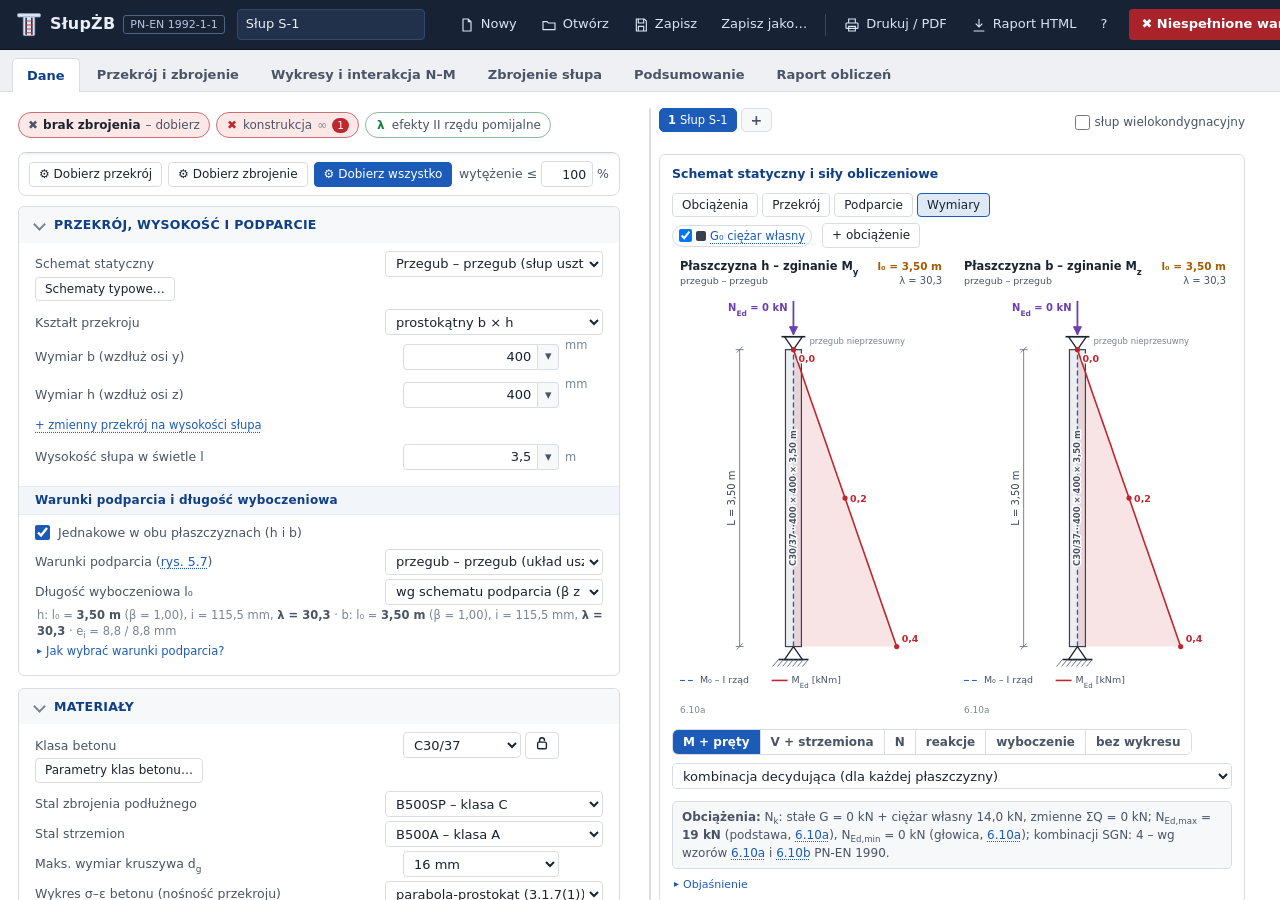
==== commit e23b724f: "WIP: zmienny przekroj, schematy typowe, znaczniki wymiarow" ====
--- a/app/app.html
+++ b/app/app.html
@@ -755,6 +755,15 @@
 .seg.wrap button { margin-bottom: 2px; }
 .beamtabs .stkchk { margin: 0 0 0 auto; font-size: 12px; align-self: center; }
 .schtools { display: flex; gap: 4px; flex-wrap: wrap; }
+.parts { margin: 2px 0 8px; }
+.partrow { display: flex; flex-wrap: wrap; align-items: center; gap: 4px; font-size: 12px; margin: 3px 0; color: var(--ink2); }
+.partrow input.txt { width: 56px; height: 26px; padding: 2px 4px; text-align: right; }
+.partrow .pl { font-weight: 600; color: var(--ink); }
+.partrow .pu { margin-left: 4px; }
+.pcards { display: grid; grid-template-columns: repeat(auto-fill, minmax(230px, 1fr)); gap: 8px; }
+.pcard { display: flex; gap: 8px; align-items: center; text-align: left; padding: 8px; border: 1px solid var(--line); border-radius: 8px; background: var(--panel); cursor: pointer; font: inherit; font-size: 12.5px; color: var(--ink); }
+.pcard:hover, .pcard.on { border-color: var(--acc); background: color-mix(in srgb, var(--acc) 8%, var(--panel)); }
+.pcard svg { flex: none; }
 .schtools .btn.on { background: color-mix(in srgb, var(--acc) 14%, var(--panel)); border-color: var(--acc); }
 .legend { display: flex; flex-wrap: wrap; gap: 4px 10px; align-items: center; margin: 4px 0 6px; font-size: 12px; }
 .legend .lgi { display: inline-flex; align-items: center; gap: 4px; padding: 2px 6px; border: 1px solid var(--line); border-radius: 12px; background: var(--panel); }
@@ -1075,6 +1084,8 @@
   if (S.mat.autoC) { let c = minClsOf(S); if (S.mat.cDes && classIdx(S.mat.cDes) > classIdx(c)) c = S.mat.cDes; S.mat.concrete = c; }
   // kruszywo „Auto”: największa frakcja dopuszczona prześwitem prętów (8.2(2)); rozmieszczenie prętów – dla d_g = 8 mm
   S.mat.dgAuto = S.mat.dgAuto === true; if (S.mat.dgAuto) S.mat.dg = 8;
+  // zmienny przekrój na wysokości (odcinki z0–z1 [m] o innym przekroju: b × h albo ⌀D)
+  { const G = S.geom; G.parts = Array.isArray(G.parts) ? G.parts.map(p => ({ z0: Math.max(0, num(p.z0, 0)), z1: num(p.z1, 0), b: num(p.b, G.b), h: num(p.h, G.h), D: num(p.D, G.D) })).filter(p => p.z1 > p.z0 + 1e-6).slice(0, 6) : []; }
   ['life', 'dcdev', 'dcg', 'dcst', 'dcadd', 'cnomVal'].forEach(k => S.env[k] = num(S.env[k], D.env[k]));
   { const cf0 = S.env.cf && typeof S.env.cf === 'object' ? S.env.cf : {}; S.env.cf = {}; ['top', 'bot', 'lft', 'rgt'].forEach(k => { const v = cf0[k]; S.env.cf[k] = v === undefined || v === null || v === '' || v === 'auto' || !isFinite(+v) ? 'auto' : Math.max(0, +v); }); }
   const Lo = S.loads;
@@ -1957,6 +1968,13 @@
 
 /* ------------------------------------- efekty II rzędu w jednym kierunku */
 // D – dane kierunku: {B, ei, e0, U (krzywe), g, m, phiInf, dEff, Is, Ic, omega, As, Ac}
+// moment obliczeniowy M_Ed(x) kombinacji w kierunku: I rząd + imperfekcja + II rząd (jak wykresy) – N·mm, punkty XI
+function momentsOf(R, oc, dir) {
+  const r = oc[dir], fr = oc.fr, B = R.buck[dir];
+  const M0 = Array.from(fr[dir].M), n = M0.length - 1, M2 = isFinite(r.M2) ? r.M2 : 0;
+  const sgn = v => (r.braced ? (r.tr ? r.sg : r.sEnd) : (v !== 0 ? Math.sign(v) : r.sg)) || 1;
+  return M0.map((v, i) => v + sgn(v) * Math.max(0, fr.Nat(i / n)) * r.ei + sgn(v) * M2 * m2Shape(B.sch, !!r.braced, i / n));
+}
 function evalDir(D, S, fr, frq, opts) {
   const m = D.m, g = D.g, B = D.B, L = g.L, dir = D.dir;
   const M0 = fr[dir].M, V0 = fr[dir].V;
@@ -2359,6 +2377,32 @@
   });
   R.NEdMax = res.length ? Math.max(...res.map(o => o.fr.Nbot)) : 0;
   R.NEdMin = res.length ? Math.min(...res.map(o => o.fr.Ntop)) : 0;
+  // zmienny przekrój na wysokości słupa (odcinki o innym przekroju): te same pręty w geometrii odcinka, nośność M_Rd(N_Ed) odcinka
+  // przy M_Ed(z) (z imperfekcją i efektami II rzędu przekroju podstawowego) i N_Ed(z) w punktach odcinka
+  R.parts = []; R.partRes = [];
+  if ((S.geom.parts || []).length && (S.geom.shape === 'rect' || S.geom.shape === 'circ')) {
+    S.geom.parts.forEach((p, pi) => {
+      const z0 = clamp(p.z0, 0, S.geom.L) * 1000, z1 = clamp(p.z1, 0, S.geom.L) * 1000; if (z1 - z0 < 1) return;
+      const Sp = JSON.parse(JSON.stringify(S)); Sp.geom.parts = []; if (S.geom.shape === 'rect') { Sp.geom.b = p.b; Sp.geom.h = p.h; } else Sp.geom.D = p.D;
+      const Rp = { errors: [], warns: [], infos: [] }; let gp; try { gp = geomCalc(Sp, Rp); } catch (e) { gp = null; }
+      if (!gp || Rp.errors.length) { R.warns.push(`Odcinek ${pi + 1} zmiennego przekroju: ${Rp.errors.join(' ') || 'błędne wymiary'}`); return; }
+      const lp = layoutBars(Sp, gp, cov, m), U = {};
+      DIRS.forEach(d => { U[d] = makeDirULS(gp.parts[d], gp.dir[d].depth, lay.n ? barsDir(lp, gp, d) : [], m); });
+      R.parts.push({ pi, z0, z1, g: gp, lay: lp, U, S: Sp, lab: S.geom.shape === 'rect' ? `${p.b}×${p.h}` : `⌀${p.D}` });
+    });
+    R.parts.forEach(P => DIRS.forEach(d => {
+      let best = null;
+      res.forEach(o => {
+        const tot = momentsOf(R, o, d), n = tot.length - 1, zs = [P.z0, (P.z0 + P.z1) / 2, P.z1].concat(XI.map(x => x * g.L).filter(z => z > P.z0 && z < P.z1));
+        zs.forEach(z => {
+          const xi = clamp(z / g.L, 0, 1), i = Math.round(xi * n), N = o.fr.Nat(xi), e0 = Math.max(P.g.dir[d].depth / 30, 20), Mv = tot[i];
+          const M = Math.max(Math.abs(Mv), S.sec2.e0 ? Math.max(0, N) * e0 : 0), MRd = P.U[d].MRd(N, Mv >= 0 ? 1 : -1), u = MRd === null ? Infinity : MRd > 0 ? M / MRd : (M > 0 ? Infinity : 0);
+          if (!best || u > best.u) best = { u, z, M, MRd: MRd === null ? 0 : MRd, N, ci: o.ci, c: o.c };
+        });
+      });
+      if (best) R.partRes.push(Object.assign({ P, d }, best));
+    }));
+  }
   // zginanie ukośne – metoda włókien dla kombinacji decydujących
   if (lay.n && res.length && !opts.fast) {
     const cand = res.slice().sort((a, b) => (b.biax.u539 || b.u) - (a.biax.u539 || a.u)).slice(0, 4);
@@ -2369,7 +2413,8 @@
   // strzemiona, zakotwienia
   const tension = res.some(o => hasTension(R, o));
   R.anch = anchCalc(S, m, lay.n ? lay : Object.assign({}, lay, { dmax: 16 }), cov, tension);
-  R.ties = tiesCalc(S, g, lay.n ? lay : Object.assign({}, lay, { dmin: 12, dmax: 12, dt: dt0 }), R.anch, R.sh);
+  const gT = R.parts && R.parts.length ? Object.assign({}, g, { dmin: Math.min(g.dmin, ...R.parts.map(P => P.g.dmin)) }) : g;   // rozstaw strzemion – także w odcinkach o mniejszym przekroju
+  R.ties = tiesCalc(S, gT, lay.n ? lay : Object.assign({}, lay, { dmin: 12, dmax: 12, dt: dt0 }), R.anch, R.sh);
   // SGU
   R.sls = lay.n && S.sls.check !== false ? slsCalc(R, S) : null;
   // odporność ogniowa
@@ -2568,7 +2613,7 @@
 }
 
 /* --------------------------------------------------------------- sprawdzenia */
-const ETA_IDS = new Set(['My', 'Mz', 'biax', 'biaxF', 'Nmax', 'stab', 'Vy', 'Vz', 'Vmaxy', 'Vmaxz', 'sck', 'ssk', 'wk', 'scqp', 'gen']);
+const ETA_IDS = new Set(['My', 'Mz', 'biax', 'biaxF', 'Nmax', 'stab', 'Vy', 'Vz', 'Vmaxy', 'Vmaxz', 'sck', 'ssk', 'wk', 'scqp', 'gen', 'Mpart']);
 function checksCalc(R, S) {
   const C = R.checks, g = R.g, m = R.m, lay = R.lay, cov = R.cov;
   const add = (grp, id, name, ref, Ed, Rd, unit, opt) => {
@@ -2593,6 +2638,17 @@
   }
   const res = R.res;
   if (!res.length) return;
+  // --- SGN: odcinki zmiennego przekroju (te same pręty w geometrii odcinka)
+  (R.partRes || []).forEach(q => {
+    const P = q.P, pl = q.d === 'y' ? 'h' : 'b', zt = `${(P.z0 / 1000).toFixed(2)}–${(P.z1 / 1000).toFixed(2)} m`;
+    add(gN, 'Mpart', `Odcinek ${P.pi + 1} (z = ${zt}, ${P.lab}) – zginanie z siłą podłużną w płaszczyźnie ${pl}: M_Ed ≤ M_Rd(N_Ed)`, '6.1', q.M / 1e6, q.MRd / 1e6, 'kNm', { ratio: q.u, note: `z = ${(q.z / 1000).toFixed(2)} m; N_Ed = ${(q.N / 1e3).toFixed(1)} kN; ${q.c.name}; II rząd – dla przekroju podstawowego`, at: { part: P.pi, dir: q.d }, sec: 'uls' + q.d });
+  });
+  (R.parts || []).forEach(P => {
+    if (P.lay.issues.length) add(gD, 'fitP', `Odcinek ${P.pi + 1} (${P.lab}) – rozmieszczenie prętów`, '8.2', 1, 0, '', { ratio: Infinity, status: 'fail', note: P.lay.issues.join('; '), fmt: 'text', at: { part: P.pi }, sec: 'det' });
+    if (lay.n && P.lay.minClear < P.lay.smin - 0.5) add(gD, 'spP', `Odcinek ${P.pi + 1} (${P.lab}) – odstęp prętów w świetle ≥ max(⌀; d_g + 5 mm; 20 mm)`, '8.2(2)', P.lay.smin, P.lay.minClear, 'mm', { rel: '≥', at: { part: P.pi }, sec: 'det' });
+    DIRS.forEach(d => { if (P.g.dir[d].i < g.dir[d].i - 1) add(gS, 'lamPart', `Odcinek ${P.pi + 1} (${P.lab}) ma mniejszy promień bezwładności w płaszczyźnie ${d === 'y' ? 'h' : 'b'} niż przekrój podstawowy`, '5.8.3.2', g.dir[d].i, P.g.dir[d].i, 'mm', { rel: '≥', soft: true, status: 'warn', ratio: g.dir[d].i / P.g.dir[d].i, note: 'smukłość i efekty II rzędu liczone dla przekroju podstawowego – przyjmij mniejszy przekrój jako podstawowy (bezpiecznie) albo skróć odcinek', at: { part: P.pi }, sec: 'slen' }); });
+    if (R.ties && P.g.dmin < g.dmin && R.ties.s > Math.min(20 * lay.dmin, P.g.dmin, 400) + 0.5) add(gD, 'stP', `Odcinek ${P.pi + 1} (${P.lab}) – rozstaw strzemion s ≤ min(20⌀; b; 400 mm)`, '9.5.3(3)', R.ties.s, Math.min(20 * lay.dmin, P.g.dmin, 400), 'mm', { at: { part: P.pi }, sec: 'ties' });
+  });
   // --- SGN: zginanie z siłą podłużną (jednokierunkowo)
   const govOf = d => res.reduce((a, o) => (o[d].u > a[d].u ? o : a));
   if (lay.n) {
@@ -4227,8 +4283,10 @@
 }
 const GROUPS = [
   { id: 'geo', title: 'Przekrój, wysokość i podparcie', items: [
+    { t: 'html', h: () => presetHTML() },
     { k: 'geom.shape', t: 'sel', l: 'Kształt przekroju', o: () => Object.entries(E.SHAPES), wide: true, re: true },
     ...DIMF(),
+    { t: 'html', h: () => partsHTML() },
     { t: 'hint', h: s => POLY(s) && R && R.g && R.g.isPoly ? `A<sub>c</sub> = ${fmt(R.g.Ac / 1e6, 4)} m², środek ciężkości: x<sub>c</sub> = ${fmt(R.g.xc, 0)}, y<sub>c</sub> = ${fmt(R.g.yc, 0)} mm od lewej i górnej krawędzi; i<sub>y</sub> = ${fmt(R.g.iy, 1)}, i<sub>z</sub> = ${fmt(R.g.iz, 1)}${Math.abs(R.g.Iyz) > 1 ? `, i<sub>min</sub> = ${fmt(R.g.iMin, 1)} mm (oś główna)` : ''} mm` : '' },
     { k: 'geom.L', t: 'num', l: 'Wysokość słupa w świetle l', u: 'm', list: [2.5, 2.8, 3.0, 3.3, 3.5, 4.0, 4.5, 5.0, 6.0, 7.0, 8.0, 10.0], min: 0.5, max: 60 },
     { t: 'sub', l: 'Warunki podparcia i długość wyboczeniowa' },
@@ -4428,7 +4486,8 @@
       html += `<div class="row ${f.wide ? 'wide' : ''}"><label for="${id}">${lab(f)}</label><select id="${id}" data-k="${f.k}" data-num="${f.num ? 1 : ''}" data-re="${f.re ? 1 : ''}">${opts.map(([val, l]) => `<option value="${esc(val)}" ${String(val) === String(v === undefined ? '' : v) ? 'selected' : ''}>${esc(l)}</option>`).join('')}</select>${f.wide ? '' : '<span></span>'}</div>`;
     } else if (f.t === 'num') {
       const v = getP(S, f.k);
-      html += `<div class="row"><label for="${id}">${lab(f)}</label><div class="combo"><input id="${id}" data-k="${f.k}" value="${esc(showNum(v))}" ${f.ph ? `placeholder="${esc(f.ph)}"` : ''} ${f.auto ? 'data-auto="1"' : ''} data-min="${f.min !== undefined ? f.min : ''}" data-max="${f.max !== undefined ? f.max : ''}" data-re="${f.re ? 1 : ''}" autocomplete="off" spellcheck="false"><button tabindex="-1" data-list="${esc(JSON.stringify(f.list || []))}" aria-label="lista">▾</button></div><span class="unit">${esc(f.u || '')}</span></div>`;
+      const isDim = /^geom\.(b|h|D|pipe\.|tee\.|ang\.)/.test(f.k);
+      html += `<div class="row"><label for="${id}">${lab(f)}</label><div class="combo"><input id="${id}" data-k="${f.k}" value="${esc(showNum(v))}" ${f.ph ? `placeholder="${esc(f.ph)}"` : ''} ${f.auto ? 'data-auto="1"' : ''} data-min="${f.min !== undefined ? f.min : ''}" data-max="${f.max !== undefined ? f.max : ''}" data-re="${f.re ? 1 : ''}" autocomplete="off" spellcheck="false"><button tabindex="-1" data-list="${esc(JSON.stringify(f.list || []))}" aria-label="lista">▾</button></div><span class="unit">${esc(f.u || '')}${isDim ? dimBadgeF(f.k) : ''}</span></div>`;
     } else if (f.t === 'chk') {
       html += `<label class="chk"><input type="checkbox" data-k="${f.k}" data-re="${f.re ? 1 : ''}" ${getP(S, f.k) ? 'checked' : ''}><span>${lab(f)}</span></label>`;
     }
@@ -4450,6 +4509,55 @@
     const el = $(`[data-hint="${gid}_${i}"]`); if (!el) return;
     const open = !!el.querySelector('details.exh[open]'), h = hintHTML(f); el.innerHTML = h; el.style.display = h ? '' : 'none'; if (open) { const d = el.querySelector('details.exh'); if (d) d.open = true; }
   }));
+}
+// schematy statyczne słupów (jak „Schemat statyczny” w BelkaŻB): typowe przypadki podparcia w obu płaszczyznach
+const PRESETS = [
+  ['pp', 'Przegub – przegub (słup usztywniony, np. wewnętrzny budynku)', { y: { sch: 'pp', mode: 'auto' } }],
+  ['cant', 'Wspornik – utwierdzony u dołu, wolny u góry (hala, wiata, maszt)', { y: { sch: 'cant', mode: 'auto' } }],
+  ['fp', 'Utwierdzony u dołu, przegub u góry (usztywniony)', { y: { sch: 'fp', mode: 'auto' } }],
+  ['ff', 'Utwierdzony obustronnie (usztywniony)', { y: { sch: 'ff', mode: 'auto' } }],
+  ['ffs', 'Utwierdzony obustronnie, głowica przesuwna (rama nieusztywniona)', { y: { sch: 'ffs', mode: 'auto' } }],
+  ['kb', 'Słup ramy usztywnionej – podatności węzłów k₁, k₂ (wzór 5.15)', { y: { sch: 'pp', mode: 'k', k1: 0.2, k2: 0.2 } }],
+  ['ku', 'Słup ramy nieusztywnionej – podatności węzłów k₁, k₂ (wzór 5.16)', { y: { sch: 'ffs', mode: 'k', k1: 0.2, k2: 0.2 } }],
+  ['hall', 'Słup hali: wspornik w płaszczyźnie h, przegub–przegub w płaszczyźnie b (stężenia)', { y: { sch: 'cant', mode: 'auto' }, z: { sch: 'pp', mode: 'auto' } }],
+  ['hall2', 'Słup hali ze stężeniem w połowie wysokości w płaszczyźnie b (l₀,b = 0,5·l)', { y: { sch: 'cant', mode: 'auto' }, z: { sch: 'pp', mode: 'beta', beta: 0.5 } }],
+  ['top', 'Słup ostatniej kondygnacji: utwierdzony u dołu, przegub u góry, pręty kotwione w stropie', { y: { sch: 'fp', mode: 'auto' }, det: { top: 'anch' } }],
+];
+function presetOf(st) {
+  const by = st.buck.y, bz = st.buck.same ? st.buck.y : st.buck.z;
+  for (const [k, , p] of PRESETS) {
+    const qy = p.y, qz = p.z || p.y, eq = (b, q) => b.sch === q.sch && b.mode === q.mode && (q.mode !== 'beta' || Math.abs(b.beta - q.beta) < 1e-9);
+    if (eq(by, qy) && eq(bz, qz) && (!p.det || st.det.top === p.det.top) && (p.z ? !st.buck.same : true)) return k;
+  }
+  return 'manual';
+}
+const SCH_ICON = (k) => {
+  const p = (PRESETS.find(q => q[0] === k) || [])[2]; if (!p) return '';
+  const one = (sch, x) => { const t = 12, b = 68; let s = `<line x1="${x}" y1="${t}" x2="${x}" y2="${b}" stroke="#39414f" stroke-width="3"/>`;
+    const hat = (y, up) => { let q = `<line x1="${x - 10}" y1="${y}" x2="${x + 10}" y2="${y}" stroke="#1b2230" stroke-width="1.5"/>`; for (let i = 0; i < 5; i++) q += `<line x1="${x - 10 + i * 5}" y1="${y}" x2="${x - 14 + i * 5}" y2="${y + (up ? -4 : 4)}" stroke="#5d6778" stroke-width="0.8"/>`; return q; };
+    const pin = (y, up) => `<path d="M${x},${y} l-5,${up ? -8 : 8} h10 z" fill="#ffffff" stroke="#1b2230" stroke-width="1.1"/>`;
+    if (sch === 'pp') s += pin(b, false) + pin(t, true); else if (sch === 'fp') s += hat(b, false) + pin(t, true); else if (sch === 'ff') s += hat(b, false) + hat(t, true); else if (sch === 'ffs') s += hat(b, false) + hat(t - 3, true) + `<circle cx="${x - 4}" cy="${t - 1}" r="1.6" fill="none" stroke="#1b2230"/><circle cx="${x + 4}" cy="${t - 1}" r="1.6" fill="none" stroke="#1b2230"/>`; else if (sch === 'cant') s += hat(b, false);
+    return s; };
+  const y = p.y, z = p.z || p.y;
+  return `<svg width="70" height="80" viewBox="0 0 70 80" class="schic">${one(y.sch, 22)}${one(z.sch, 50)}<text x="22" y="79" font-size="8" text-anchor="middle" fill="#7a8494">h</text><text x="50" y="79" font-size="8" text-anchor="middle" fill="#7a8494">b</text></svg>`;
+};
+function presetHTML() {
+  const cur = presetOf(S);
+  return `<div class="row wide"><label for="fPreset">Schemat statyczny</label><select id="fPreset" data-preset="1">${PRESETS.map(([k, l]) => `<option value="${k}" ${cur === k ? 'selected' : ''}>${esc(l)}</option>`).join('')}<option value="manual" ${cur === 'manual' ? 'selected' : ''}>Inny – warunki podparcia ustawione poniżej</option></select></div><div class="rowbtn"><button type="button" class="btn sm" id="presetBtn" title="Typowe schematy statyczne słupów z rysunkiem">Schematy typowe…</button></div>`;
+}
+function applyPreset(k) {
+  const p = (PRESETS.find(q => q[0] === k) || [])[2]; if (!p) return;
+  const set = (d, q) => { Object.assign(S.buck[d], { sch: q.sch, mode: q.mode }); if (q.beta !== undefined) S.buck[d].beta = q.beta; if (q.k1 !== undefined) { S.buck[d].k1 = q.k1; S.buck[d].k2 = q.k2; } };
+  set('y', p.y); if (p.z) { S.buck.same = false; set('z', p.z); } else { S.buck.same = true; S.buck.z = JSON.parse(JSON.stringify(S.buck.y)); }
+  if (p.det) Object.assign(S.det, p.det);
+  changed(true);
+}
+function presetPopup() {
+  const m = $('#modal'), cur = presetOf(S);
+  m.innerHTML = `<div class="dlg wide"><h3>Schematy statyczne słupów</h3><div class="pcards">${PRESETS.map(([k, l]) => `<button class="pcard ${cur === k ? 'on' : ''}" data-pk="${k}">${SCH_ICON(k)}<span>${esc(l)}</span></button>`).join('')}</div>
+    <p class="hint keep">Schemat określa podparcie słupa w płaszczyznach h i b: długość wyboczeniową l₀ = β·l (rys. 5.7), rozkład momentów od obciążeń poziomych i mimośrodu oraz to, czy układ jest usztywniony. Po wyborze można zmienić szczegóły (warunki podparcia, β, l₀, k₁, k₂) w Danych albo klikając podporę na schemacie.</p><div class="dbtn"><button class="btn pri" id="pcClose">Zamknij</button></div></div>`;
+  m.style.display = 'flex'; popRedraw = null; $('#pcClose', m).onclick = closeModal;
+  $$('[data-pk]', m).forEach(b => b.onclick = () => { closeModal(); applyPreset(b.dataset.pk); toast(`Schemat statyczny: ${(PRESETS.find(q => q[0] === b.dataset.pk) || [])[1]}.`, 3000); });
 }
 // klasa betonu: lista z „Auto” (minimalna dla ekspozycji, wyższa – gdy wymaga jej dobór), blokada klasy, tabela parametrów klas (jak BelkaŻB 2.10)
 const LOCK_SVG = on => `<svg width="14" height="14" viewBox="0 0 16 16" aria-hidden="true"><rect x="3" y="7" width="10" height="7.5" rx="1.5" fill="none" stroke="currentColor" stroke-width="1.6"/><path d="M5.2 7 V4.8 a2.8 2.8 0 0 1 5.6 0 ${on ? 'V7' : 'V5.6'}" fill="none" stroke="currentColor" stroke-width="1.6"/></svg>`;
@@ -4479,7 +4587,24 @@
   m.style.display = 'flex'; popRedraw = null; $('#ctClose', m).onclick = closeModal;
   $$('tr[data-cls]', m).forEach(tr => tr.addEventListener('click', () => { S.mat.concrete = tr.dataset.cls; S.mat.autoC = false; closeModal(); changed(true); }));
 }
+// zmienny przekrój na wysokości słupa (jak „+ zmienny przekrój w tym przęśle” w BelkaŻB): odcinki od–do z innym b × h albo ⌀D
+function partsHTML() {
+  const G = S.geom, sh = G.shape; if (sh !== 'rect' && sh !== 'circ') return '';
+  const P = G.parts || [];
+  const res = d => R && R.partRes ? R.partRes.filter(q => q.P.pi === d) : [];
+  const rows = P.map((p, i) => { const rr = res(i), u = rr.length ? Math.max(...rr.map(q => q.u)) : null;
+    return `<div class="partrow"><span class="pl">odcinek ${i + 1}: z od</span><input class="txt n" data-pt="${i}.z0" value="${esc(showNum(p.z0))}" inputmode="decimal"><span>do</span><input class="txt n" data-pt="${i}.z1" value="${esc(showNum(p.z1))}" inputmode="decimal"><span>m;</span>${sh === 'rect' ? `<span>b</span><input class="txt n" data-pt="${i}.b" value="${esc(showNum(p.b))}" inputmode="decimal"><span>h</span><input class="txt n" data-pt="${i}.h" value="${esc(showNum(p.h))}" inputmode="decimal">` : `<span>⌀D</span><input class="txt n" data-pt="${i}.D" value="${esc(showNum(p.D))}" inputmode="decimal">`}<span>mm</span>${u !== null ? `<b class="pu" style="color:var(--${u > 1 ? 'fail' : 'ok'})">η = ${isFinite(u) ? fmt(u * 100, 0) : '∞'}%</b>` : ''}<button class="del" data-ptdel="${i}" title="Usuń odcinek">×</button></div>`; }).join('');
+  return `<div class="parts">${rows}<button class="lnk" id="ptAdd">+ zmienny przekrój na wysokości słupa</button>${P.length ? '<p class="hint keep">W odcinku – inny przekrój, te same pręty (rozmieszczone w przekroju odcinka). Sprawdzane: M<sub>Ed</sub> ≤ M<sub>Rd</sub>(N<sub>Ed</sub>) przekroju odcinka w jego punktach (z imperfekcją i II rzędem przekroju podstawowego), rozstaw prętów, strzemiona; smukłość – dla przekroju podstawowego (uwaga przy mniejszym odcinku). Pręty przy zmianie przekroju – odgięcie 1:6 lub osobne pręty (detal).</p>' : ''}</div>`;
+}
+function bindParts(host) {
+  const a = $('#ptAdd', host); if (a) a.onclick = () => { const G = S.geom; G.parts = G.parts || []; const L = G.L; G.parts.push({ z0: +(L * 0.75).toFixed(2), z1: L, b: Math.max(200, G.b - 50), h: Math.max(200, G.h - 50), D: Math.max(250, G.D - 50) }); changed(true); };
+  $$('[data-pt]', host).forEach(inp => inp.addEventListener('change', () => { const [i, k] = inp.dataset.pt.split('.'), v = parseNum(inp.value); if (v === null || v < 0) { inp.classList.add('bad'); return; } S.geom.parts[+i][k] = v; changed(true); }));
+  $$('[data-ptdel]', host).forEach(b => b.onclick = () => { S.geom.parts.splice(+b.dataset.ptdel, 1); changed(true); });
+}
 function bindMat(host) {
+  const ps = $('select[data-preset]', host); if (ps) ps.addEventListener('change', () => { if (ps.value !== 'manual') applyPreset(ps.value); });
+  const pb = $('#presetBtn', host); if (pb) pb.onclick = () => presetPopup();
+  bindParts(host);
   const cs = $('select[data-conc]', host);
   if (cs) cs.addEventListener('change', () => { if (cs.value === 'auto') { S.mat.autoC = true; S.mat.lockC = false; S.mat.cDes = ''; } else { S.mat.autoC = false; S.mat.concrete = cs.value; } changed(true); });
   const lk = $('#concLock', host);
@@ -4595,7 +4720,7 @@
     const bad = cs.filter(x => x.status === 'fail').length;
     h += `<button class="dsb ${st}" data-dg="${gi}" title="${esc(w.name.replace(/_\{?([^}]*)\}?/g, '$1'))}${isFinite(w.ratio) ? ' – ' + fmt(w.ratio * 100, 0) + '%' : ''} · kliknij, aby przejść do Podsumowania"><span class="ic">${st === 'fail' ? '✖' : st === 'warn' ? '!' : '✔'}</span>${a ? `<b>${a}</b> ` : ''}${l}<span class="pc">${isFinite(w.ratio) ? fmt(w.ratio * 100, 0) + '%' : '∞'}</span>${bad ? `<span class="nb">${bad}</span>` : ''}</button>`;
   });
-  if (R.res && R.res.length) { const sl = DIRS().some(d => R.res.some(q => q[d].slender)); h += `<span class="dsb ${sl ? 'warn' : 'ok'}" style="cursor:default" title="Smukłość λ względem λ_lim"><span class="ic">λ</span>${sl ? 'słup smukły – II rząd' : 'efekty II rzędu pomijalne'}</span>`; }
+  if (R.res && R.res.length) { const sl = DIRS().some(d => R.res.some(q => q[d].slender)); h += `<button class="dsb ${sl ? 'warn' : 'ok'}" data-dslen="1" title="Smukłość λ względem λ_lim – kliknij, aby przejść do Podsumowania (smukłość i efekty II rzędu)"><span class="ic">λ</span>${sl ? 'słup smukły – II rząd' : 'efekty II rzędu pomijalne'}</button>`; }
   return h + '</div>';
 }
 const DIRS = () => ['y', 'z'];
@@ -4603,6 +4728,8 @@
   $$('#dsum, .dsumx').forEach(el => {
     el.innerHTML = dsumHTML();
     $$('[data-auto]', el).forEach(b => b.addEventListener('click', ev => { ev.stopPropagation(); doAutoReb(); }));
+    // smukłość – Podsumowanie: wiersz smukłości decydującej (λ > λ_lim) albo pierwszy wiersz grupy „smukłość i efekty II rzędu”
+    $$('[data-dslen]', el).forEach(b => b.addEventListener('click', () => { const c = R.checks; let i = c.findIndex(x => /^lam[yz]?$/.test(x.id) && x.ratio > 1); if (i < 0) i = c.findIndex(x => /smukłość/i.test(x.grp)); goSum(i); }));
     // klik w podgląd wyniku – Podsumowanie, wiersz warunku niespełnionego (albo z uwagą, albo decydującego) z wyróżnieniem
     $$('[data-dg]', el).forEach(b => b.addEventListener('click', () => {
       const pr = DSUM[+b.dataset.dg][2], c = R.checks;
@@ -4839,7 +4966,7 @@
 }
 function dimRepaint() {
   const on = $('.tabs button.on'); if (on && on.dataset.tab === 'data') { rendered.data = false; renderDataSide(); } else rendered.data = false;
-  $$('[data-dimst]').forEach(el => { el.outerHTML = dimBadge(); });
+  $$('[data-dimst]').forEach(el => { el.outerHTML = el.dataset.dimst === '1' ? dimBadge() : dimBadgeF(el.dataset.dimst); });
 }
 const sameSz = (sz) => { const G = S.geom; if (sz.D) return G.shape === 'circ' && sz.D === G.D; if (sz.pipe) return G.pipe.D === sz.pipe.D && G.pipe.t === sz.pipe.t; if (sz.tee) return JSON.stringify(sz.tee) === JSON.stringify({ bf: G.tee.bf, hf: G.tee.hf, bw: G.tee.bw, h: G.tee.h }); if (sz.ang) return sz.ang.b === G.ang.b && sz.ang.h === G.ang.h && sz.ang.tb === G.ang.tb && sz.ang.th === G.ang.th; return sz.b === G.b && sz.h === G.h; };
 function dimState() {
@@ -4860,6 +4987,19 @@
   if (d.st === 'bad') return `<span class="dimst bad" data-dimst="1" data-dsug="1" role="button" tabindex="0">✖<span class="dimtip"><b>Przekrój ${esc(sh)} mm – za mały.</b> Przy tych wymiarach nie da się spełnić wszystkich warunków samym zbrojeniem. Proponowany przekrój: <b>${esc(d.b.lab)} mm</b> ze zbrojeniem ${d.b.n}⌀${d.b.d} – kliknij ✖, aby przyjąć.</span></span>`;
   return `<span class="dimst big" data-dimst="1" data-dsug="1" role="button" tabindex="0">?<span class="dimtip"><b>Przekrój ${esc(sh)} mm spełnia wszystkie warunki, ale jest większy niż potrzeba.</b> Wystarczy <b>${esc(d.b.lab)} mm</b> (zbrojenie ${d.b.n}⌀${d.b.d}) – kliknij ?, aby przyjąć; możesz też zostawić obecne wymiary.</span></span>`;
 }
+// znacznik przy polu wymiaru (Dane, jak przy b i h w BelkaŻB): ✔ – wymiar wystarczający, ✖ – do zwiększenia, ? – można zmniejszyć;
+// kliknięcie ✖ / ? przyjmuje proponowany przekrój (sprawdzony doborem zbrojenia i kompletem warunków)
+function dimBadgeF(k) {
+  const d = dimState(), nm = { 'geom.b': 'Wymiar b', 'geom.h': 'Wymiar h', 'geom.D': 'Średnica D' }[k] || 'Wymiar', cur = getP(S, k);
+  if (!d) return `<span class="dimst" data-dimst="${k}"></span>`;
+  if (d.st === 'pend') return `<span class="dimst" data-dimst="${k}"><i class="dpend" title="Sprawdzanie wymiarów przekroju…"></i></span>`;
+  const pv = d.b ? getP(d.b.sz, k.replace(/^geom\./, '')) : null;
+  if (d.st === 'none') return `<span class="dimst bad" data-dimst="${k}" title="Nie znaleziono przekroju spełniającego wszystkie warunki – zmień schemat, obciążenia lub materiały.">✖</span>`;
+  if (d.st === 'bad' && pv !== null && pv !== undefined && pv > cur) return `<span class="dimst bad" data-dimst="${k}" data-dsug="1" role="button" tabindex="0">✖<span class="dimtip"><b>${nm} ${cur} mm – do zwiększenia → ${pv} mm.</b> Przy obecnych wymiarach nie da się spełnić wszystkich warunków samym zbrojeniem. Proponowany przekrój: <b>${esc(d.b.lab)} mm</b> (${d.b.n}⌀${d.b.d}) – kliknij ✖, aby przyjąć.</span></span>`;
+  if (d.st === 'big' && pv !== null && pv !== undefined && pv < cur) return `<span class="dimst big" data-dimst="${k}" data-dsug="1" role="button" tabindex="0">?<span class="dimtip"><b>${nm} ${cur} mm – większy niż potrzeba: wystarczy ${pv} mm.</b> Przekrój ${esc(d.b.lab)} mm (${d.b.n}⌀${d.b.d}) spełnia wszystkie warunki – kliknij ?, aby przyjąć; możesz też zostawić obecny wymiar.</span></span>`;
+  return `<span class="dimst ok" data-dimst="${k}" title="${esc(`${nm} ${cur} mm – ${d.st === 'bad' ? 'bez zmian (do poprawy inny wymiar)' : 'wystarczający'}.`)}">✔</span>`;
+}
+document.addEventListener('click', e => { const b = e.target.closest && e.target.closest('#inputs [data-dsug]'); if (b) { e.preventDefault(); applyDimSug(); } });
 function dimSugHTML() {
   const d = dimState(); if (!d || (d.st !== 'bad' && d.st !== 'big')) return '';
   return `<p class="hint keep" style="margin-top:6px">${d.st === 'bad' ? '✖ Przekrój za mały' : '? Przekrój większy niż potrzeba'} – ${d.st === 'bad' ? 'proponowany' : 'wystarczy'} <b>${esc(d.b.lab)} mm</b> (${d.b.n}⌀${d.b.d}). <button class="lnk" data-dsug="1">przyjmij</button></p>`;
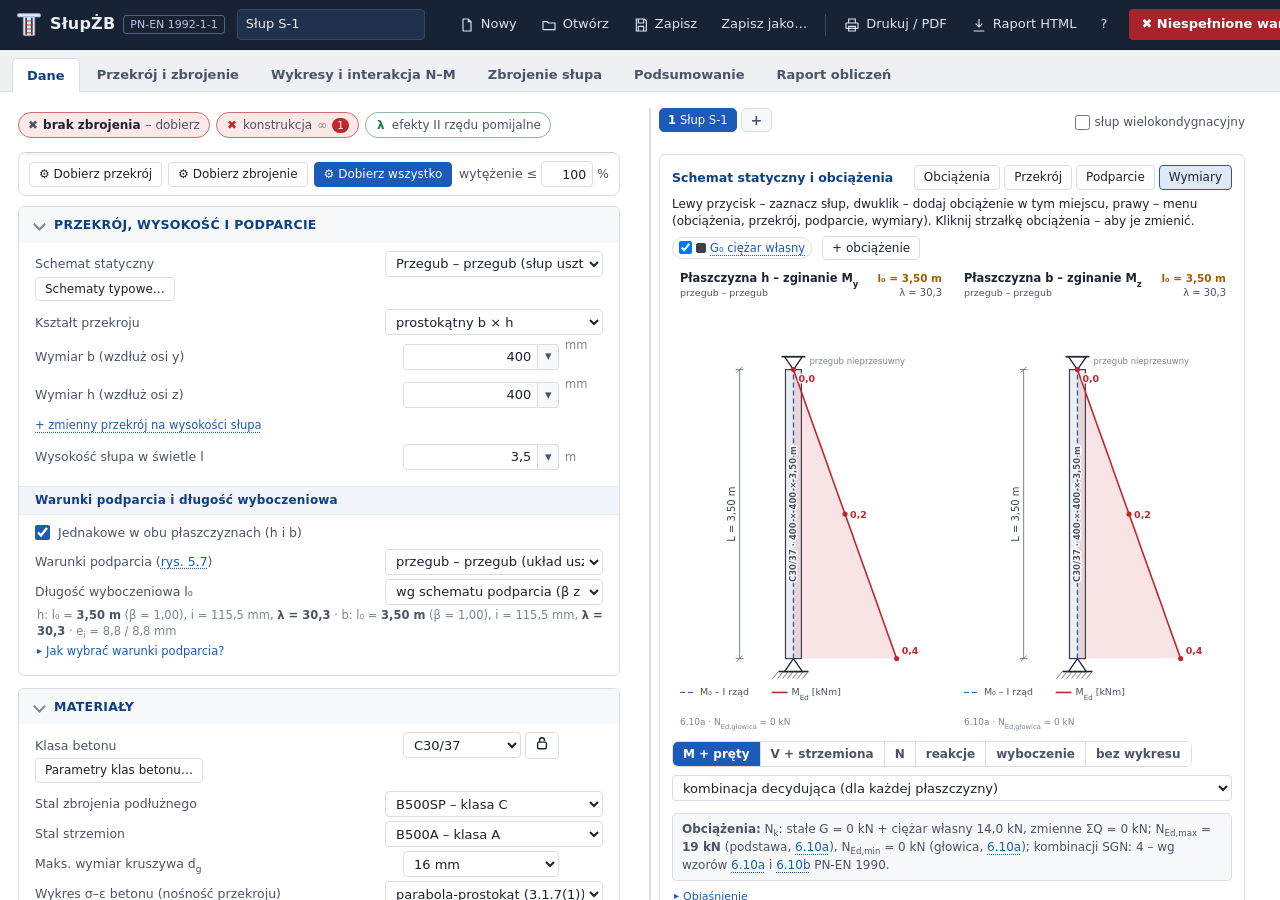
==== commit 9986ad12: "WIP 1.4: obciazenia osobno na schemacie, zaznaczanie slupa, haki, butelkowanie" ====
--- a/app/app.html
+++ b/app/app.html
@@ -756,7 +756,7 @@
 .beamtabs .stkchk { margin: 0 0 0 auto; font-size: 12px; align-self: center; }
 .schtools { display: flex; gap: 4px; flex-wrap: wrap; }
 .parts { margin: 2px 0 8px; }
-.partrow { display: flex; flex-wrap: wrap; align-items: center; gap: 4px; font-size: 12px; margin: 3px 0; color: var(--ink2); }
+.partrow { display: grid; gap: 3px; padding: 4px 6px; border-left: 3px solid var(--acc); background: color-mix(in srgb, var(--acc) 5%, transparent); border-radius: 4px; font-size: 12px; margin: 3px 0; color: var(--ink2); }
 .partrow input.txt { width: 56px; height: 26px; padding: 2px 4px; text-align: right; }
 .partrow .pl { font-weight: 600; color: var(--ink); }
 .partrow .pu { margin-left: 4px; }
@@ -788,13 +788,19 @@
 svg.elevsvg .fhit:hover rect { fill: color-mix(in srgb, var(--acc) 14%, var(--sv-eceef1, #eceef1)); }
 svg.elevsvg .bend:hover circle { stroke-width: 2; fill: color-mix(in srgb, var(--acc) 18%, transparent); }
 svg.elevsvg .zdrag:hover line { stroke-width: 3.4; }
+.schsel { font-size: 12px; margin: 2px 0 6px; min-height: 18px; }
+.schsel .mut { color: var(--mut); }
+.schcol.sel rect { filter: drop-shadow(0 0 2px rgba(29, 91, 184, .45)); }
+.schch .schpair { display: flex; gap: 6px; }
+.fl2 { display: flex; gap: 6px; } .fl2 input { width: 84px; }
+.covtxt:hover text { text-decoration: underline; }
 
 /* wygenerowane przez gen_svgtheme.py – kolory rysunków SVG */
-:root { --sv-1b2230: #1b2230; --sv-1d2a3f: #1d2a3f; --sv-1d3f78: #1d3f78; --sv-1d5bb8: #1d5bb8; --sv-1d7f3c: #1d7f3c; --sv-39414f: #39414f; --sv-3d4656: #3d4656; --sv-4a5466: #4a5466; --sv-5d6778: #5d6778; --sv-6a3fb5: #6a3fb5; --sv-7a8494: #7a8494; --sv-7fa3e0: #7fa3e0; --sv-9aa3b0: #9aa3b0; --sv-9b1c22: #9b1c22; --sv-a04848: #a04848; --sv-a35d00: #a35d00; --sv-b5651d: #b5651d; --sv-c0262d: #c0262d; --sv-c9ced6: #c9ced6; --sv-c9d4e6: #c9d4e6; --sv-d9dde3: #d9dde3; --sv-dbe7fb: #dbe7fb; --sv-e08a8a: #e08a8a; --sv-e6a35a: #e6a35a; --sv-eceef1: #eceef1; --sv-eef0f3: #eef0f3; --sv-f3f4f6: #f3f4f6; --sv-ffcccc: #ffcccc; --sv-ffddbb: #ffddbb; --sv-ffffff: #ffffff; }
-@media (prefers-color-scheme: dark) { :root:not([data-theme="light"]) { --sv-1b2230: #b8c2d7; --sv-1d2a3f: #aebcd3; --sv-1d3f78: #6e96d8; --sv-1d5bb8: #6497e3; --sv-1d7f3c: #6cda8f; --sv-39414f: #a2acbc; --sv-3d4656: #9ca7b9; --sv-4a5466: #909bae; --sv-5d6778: #8c96a6; --sv-6a3fb5: #9879cd; --sv-7a8494: #8e96a4; --sv-7fa3e0: #81a4de; --sv-9aa3b0: #9aa3b0; --sv-9b1c22: #e0676c; --sv-a04848: #ad8585; --sv-a35d00: #fab04c; --sv-b5651d: #e2a064; --sv-c0262d: #de696e; --sv-c9ced6: #373d48; --sv-c9d4e6: #28354a; --sv-d9dde3: #2c323c; --sv-dbe7fb: #1d2636; --sv-e08a8a: #de8c8c; --sv-e6a35a: #e3a663; --sv-eceef1: #21262d; --sv-eef0f3: #1f242b; --sv-f3f4f6: #1d2027; --sv-ffcccc: #3c2020; --sv-ffddbb: #453525; --sv-ffffff: #151b24; } }
-:root[data-theme="dark"] { --sv-1b2230: #b8c2d7; --sv-1d2a3f: #aebcd3; --sv-1d3f78: #6e96d8; --sv-1d5bb8: #6497e3; --sv-1d7f3c: #6cda8f; --sv-39414f: #a2acbc; --sv-3d4656: #9ca7b9; --sv-4a5466: #909bae; --sv-5d6778: #8c96a6; --sv-6a3fb5: #9879cd; --sv-7a8494: #8e96a4; --sv-7fa3e0: #81a4de; --sv-9aa3b0: #9aa3b0; --sv-9b1c22: #e0676c; --sv-a04848: #ad8585; --sv-a35d00: #fab04c; --sv-b5651d: #e2a064; --sv-c0262d: #de696e; --sv-c9ced6: #373d48; --sv-c9d4e6: #28354a; --sv-d9dde3: #2c323c; --sv-dbe7fb: #1d2636; --sv-e08a8a: #de8c8c; --sv-e6a35a: #e3a663; --sv-eceef1: #21262d; --sv-eef0f3: #1f242b; --sv-f3f4f6: #1d2027; --sv-ffcccc: #3c2020; --sv-ffddbb: #453525; --sv-ffffff: #151b24; }
-@media print { :root:not([data-print]) { --sv-1b2230: #1b2230; --sv-1d2a3f: #1d2a3f; --sv-1d3f78: #1d3f78; --sv-1d5bb8: #1d5bb8; --sv-1d7f3c: #1d7f3c; --sv-39414f: #39414f; --sv-3d4656: #3d4656; --sv-4a5466: #4a5466; --sv-5d6778: #5d6778; --sv-6a3fb5: #6a3fb5; --sv-7a8494: #7a8494; --sv-7fa3e0: #7fa3e0; --sv-9aa3b0: #9aa3b0; --sv-9b1c22: #9b1c22; --sv-a04848: #a04848; --sv-a35d00: #a35d00; --sv-b5651d: #b5651d; --sv-c0262d: #c0262d; --sv-c9ced6: #c9ced6; --sv-c9d4e6: #c9d4e6; --sv-d9dde3: #d9dde3; --sv-dbe7fb: #dbe7fb; --sv-e08a8a: #e08a8a; --sv-e6a35a: #e6a35a; --sv-eceef1: #eceef1; --sv-eef0f3: #eef0f3; --sv-f3f4f6: #f3f4f6; --sv-ffcccc: #ffcccc; --sv-ffddbb: #ffddbb; --sv-ffffff: #ffffff; } }
-#report { --sv-1b2230: #1b2230; --sv-1d2a3f: #1d2a3f; --sv-1d3f78: #1d3f78; --sv-1d5bb8: #1d5bb8; --sv-1d7f3c: #1d7f3c; --sv-39414f: #39414f; --sv-3d4656: #3d4656; --sv-4a5466: #4a5466; --sv-5d6778: #5d6778; --sv-6a3fb5: #6a3fb5; --sv-7a8494: #7a8494; --sv-7fa3e0: #7fa3e0; --sv-9aa3b0: #9aa3b0; --sv-9b1c22: #9b1c22; --sv-a04848: #a04848; --sv-a35d00: #a35d00; --sv-b5651d: #b5651d; --sv-c0262d: #c0262d; --sv-c9ced6: #c9ced6; --sv-c9d4e6: #c9d4e6; --sv-d9dde3: #d9dde3; --sv-dbe7fb: #dbe7fb; --sv-e08a8a: #e08a8a; --sv-e6a35a: #e6a35a; --sv-eceef1: #eceef1; --sv-eef0f3: #eef0f3; --sv-f3f4f6: #f3f4f6; --sv-ffcccc: #ffcccc; --sv-ffddbb: #ffddbb; --sv-ffffff: #ffffff; }
+:root { --sv-1b2230: #1b2230; --sv-1d2a3f: #1d2a3f; --sv-1d3f78: #1d3f78; --sv-1d5bb8: #1d5bb8; --sv-1d7f3c: #1d7f3c; --sv-39414f: #39414f; --sv-3d4656: #3d4656; --sv-4a5466: #4a5466; --sv-5d6778: #5d6778; --sv-6a3fb5: #6a3fb5; --sv-7a3db8: #7a3db8; --sv-7a8494: #7a8494; --sv-7fa3e0: #7fa3e0; --sv-9aa3b0: #9aa3b0; --sv-9b1c22: #9b1c22; --sv-a04848: #a04848; --sv-a35d00: #a35d00; --sv-b5651d: #b5651d; --sv-c0262d: #c0262d; --sv-c9ced6: #c9ced6; --sv-c9d4e6: #c9d4e6; --sv-d9dde3: #d9dde3; --sv-dbe7fb: #dbe7fb; --sv-e08a8a: #e08a8a; --sv-e6a35a: #e6a35a; --sv-eceef1: #eceef1; --sv-eef0f3: #eef0f3; --sv-f3f4f6: #f3f4f6; --sv-ffcccc: #ffcccc; --sv-ffddbb: #ffddbb; --sv-ffffff: #ffffff; }
+@media (prefers-color-scheme: dark) { :root:not([data-theme="light"]) { --sv-1b2230: #b8c2d7; --sv-1d2a3f: #aebcd3; --sv-1d3f78: #6e96d8; --sv-1d5bb8: #6497e3; --sv-1d7f3c: #6cda8f; --sv-39414f: #a2acbc; --sv-3d4656: #9ca7b9; --sv-4a5466: #909bae; --sv-5d6778: #8c96a6; --sv-6a3fb5: #9879cd; --sv-7a3db8: #a377cf; --sv-7a8494: #8e96a4; --sv-7fa3e0: #81a4de; --sv-9aa3b0: #9aa3b0; --sv-9b1c22: #e0676c; --sv-a04848: #ad8585; --sv-a35d00: #fab04c; --sv-b5651d: #e2a064; --sv-c0262d: #de696e; --sv-c9ced6: #373d48; --sv-c9d4e6: #28354a; --sv-d9dde3: #2c323c; --sv-dbe7fb: #1d2636; --sv-e08a8a: #de8c8c; --sv-e6a35a: #e3a663; --sv-eceef1: #21262d; --sv-eef0f3: #1f242b; --sv-f3f4f6: #1d2027; --sv-ffcccc: #3c2020; --sv-ffddbb: #453525; --sv-ffffff: #151b24; } }
+:root[data-theme="dark"] { --sv-1b2230: #b8c2d7; --sv-1d2a3f: #aebcd3; --sv-1d3f78: #6e96d8; --sv-1d5bb8: #6497e3; --sv-1d7f3c: #6cda8f; --sv-39414f: #a2acbc; --sv-3d4656: #9ca7b9; --sv-4a5466: #909bae; --sv-5d6778: #8c96a6; --sv-6a3fb5: #9879cd; --sv-7a3db8: #a377cf; --sv-7a8494: #8e96a4; --sv-7fa3e0: #81a4de; --sv-9aa3b0: #9aa3b0; --sv-9b1c22: #e0676c; --sv-a04848: #ad8585; --sv-a35d00: #fab04c; --sv-b5651d: #e2a064; --sv-c0262d: #de696e; --sv-c9ced6: #373d48; --sv-c9d4e6: #28354a; --sv-d9dde3: #2c323c; --sv-dbe7fb: #1d2636; --sv-e08a8a: #de8c8c; --sv-e6a35a: #e3a663; --sv-eceef1: #21262d; --sv-eef0f3: #1f242b; --sv-f3f4f6: #1d2027; --sv-ffcccc: #3c2020; --sv-ffddbb: #453525; --sv-ffffff: #151b24; }
+@media print { :root:not([data-print]) { --sv-1b2230: #1b2230; --sv-1d2a3f: #1d2a3f; --sv-1d3f78: #1d3f78; --sv-1d5bb8: #1d5bb8; --sv-1d7f3c: #1d7f3c; --sv-39414f: #39414f; --sv-3d4656: #3d4656; --sv-4a5466: #4a5466; --sv-5d6778: #5d6778; --sv-6a3fb5: #6a3fb5; --sv-7a3db8: #7a3db8; --sv-7a8494: #7a8494; --sv-7fa3e0: #7fa3e0; --sv-9aa3b0: #9aa3b0; --sv-9b1c22: #9b1c22; --sv-a04848: #a04848; --sv-a35d00: #a35d00; --sv-b5651d: #b5651d; --sv-c0262d: #c0262d; --sv-c9ced6: #c9ced6; --sv-c9d4e6: #c9d4e6; --sv-d9dde3: #d9dde3; --sv-dbe7fb: #dbe7fb; --sv-e08a8a: #e08a8a; --sv-e6a35a: #e6a35a; --sv-eceef1: #eceef1; --sv-eef0f3: #eef0f3; --sv-f3f4f6: #f3f4f6; --sv-ffcccc: #ffcccc; --sv-ffddbb: #ffddbb; --sv-ffffff: #ffffff; } }
+#report { --sv-1b2230: #1b2230; --sv-1d2a3f: #1d2a3f; --sv-1d3f78: #1d3f78; --sv-1d5bb8: #1d5bb8; --sv-1d7f3c: #1d7f3c; --sv-39414f: #39414f; --sv-3d4656: #3d4656; --sv-4a5466: #4a5466; --sv-5d6778: #5d6778; --sv-6a3fb5: #6a3fb5; --sv-7a3db8: #7a3db8; --sv-7a8494: #7a8494; --sv-7fa3e0: #7fa3e0; --sv-9aa3b0: #9aa3b0; --sv-9b1c22: #9b1c22; --sv-a04848: #a04848; --sv-a35d00: #a35d00; --sv-b5651d: #b5651d; --sv-c0262d: #c0262d; --sv-c9ced6: #c9ced6; --sv-c9d4e6: #c9d4e6; --sv-d9dde3: #d9dde3; --sv-dbe7fb: #dbe7fb; --sv-e08a8a: #e08a8a; --sv-e6a35a: #e6a35a; --sv-eceef1: #eceef1; --sv-eef0f3: #eef0f3; --sv-f3f4f6: #f3f4f6; --sv-ffcccc: #ffcccc; --sv-ffddbb: #ffddbb; --sv-ffffff: #ffffff; }
 </style>
 </head>
 <body>
@@ -1128,6 +1134,8 @@
   if (!['50', '100'].includes(String(dt.lap))) dt.lap = '100'; dt.lap = String(dt.lap);
   dt.sigma = dt.sigma === 'actual' ? 'actual' : 'fyd';
   dt.l0Man = (dt.l0Man === 'auto' || dt.l0Man === '' || dt.l0Man == null || !isFinite(+dt.l0Man)) ? 'auto' : Math.max(0, +dt.l0Man);
+  dt.crank = dt.crank === 'off' ? 'off' : 'auto';
+  S.upSec = S.upSec && typeof S.upSec === 'object' ? { shape: S.upSec.shape === 'circ' ? 'circ' : S.upSec.shape === 'rect' ? 'rect' : 'other', b: num(S.upSec.b, 0), h: num(S.upSec.h, 0), D: num(S.upSec.D, 0), name: String(S.upSec.name || '') } : null;
   ['legTop', 'footF', 'inF', 'bF', 'bTop'].forEach(k => { dt[k] = (dt[k] === 'auto' || dt[k] === '' || dt[k] == null || !isFinite(+dt[k])) ? 'auto' : Math.max(0, +dt[k]); });
   S.above = Array.isArray(S.above) ? S.above.filter(q => q && isFinite(+q.N)).map(q => ({ kind: q.kind === 'perm' || VAR_KINDS[q.kind] ? q.kind : 'perm', cat: q.cat || 'B', alt: q.alt || 'low', name: String(q.name || ''), N: +q.N, pm: !!q.pm, p0: q.p0, p1: q.p1, p2: q.p2, from: q.from || '' })) : [];
   const F = S.fire;
@@ -1837,7 +1845,7 @@
     return items;
   }
   let nG = 0, nQ = 0;
-  const own = Lo.items.filter(it => !it.off).map(it => Object.assign({}, it));
+  const own = Lo.items.map((it, i) => Object.assign({}, it, { src: i })).filter(it => !it.off);
   const same = (a, b) => a.kind === b.kind && (a.kind !== 'imp' || a.cat === b.cat) && String(a.name || '').trim().toLowerCase() === String(b.name || '').trim().toLowerCase();
   (S.above || []).forEach(q => { if (!q.N) return; const t = own.find(it => same(it, q)); if (t) { t.N = (+t.N || 0) + q.N; t.fromAbove = (t.fromAbove || 0) + q.N; } else own.push(normItem(Object.assign({}, q, { fromAbove: q.N, aboveOnly: true }))); });
   own.forEach(it => { const perm = it.kind === 'perm'; items.push(Object.assign({}, it, { id: perm ? 'G' + (++nG) : 'Q' + (++nQ), perm, psi: perm ? null : psiOf(it) })); });
@@ -2267,7 +2275,23 @@
   const c = S.env.cnomSel === 'manual' ? num(S.env.cnomVal, 30) : null;
   return { dt, dtReq, scl, sclRed, sAuto, sShear, sMan, s, sRed, sRedMan, zBot, zTop, zMid, zBotReq, zTopReq, zMan, lapZone, zB0, pos: P, sets, pB, pM, pT, cman: c };
 }
-function schedule(S, g, lay, cov, anch, ties) {
+// odgięcie prętów słupa dolnego w węźle stropu (butelkowanie): pręty ściskane przechodzą do słupa wyżej na długość zakładu l₀,
+// odsunięte do wnętrza o e_k = ⌀ (pręty słupa wyżej układane obok, na tej samej otulinie) + zmniejszenie przekroju słupa wyżej;
+// nachylenie odgięcia ≤ 1:6 (praktyka wykonawcza, np. IStructE / PN-B-03264 – pręty odgięte w węźle), odgięcie w strefie stropu
+// (koniec – na poziomie górnej powierzchni stropu); przy zmniejszeniu przekroju > 75 mm – zamiast odgięcia osobne pręty startowe
+function crankCalc(S, g, lay) {
+  if (S.det.top !== 'cont' || !lay.n || g.isPoly) return null;
+  const d = lay.dmax, up = S.upSec;
+  let red = 0;
+  const tp = (S.geom.parts || []).find(p => p.z1 * 1000 >= g.L - 1), B0 = tp ? tp.b : g.b, H0 = tp ? tp.h : g.h, D0 = tp ? tp.D : g.D;   // przekrój w głowicy (odcinek zmiennego przekroju)
+  if (up && up.shape !== 'other') { if (g.round && up.shape === 'circ' && up.D) red = Math.max(0, (D0 - up.D) / 2); else if (!g.round && up.shape === 'rect' && up.b && up.h) red = Math.max(0, (B0 - up.b) / 2, (H0 - up.h) / 2); }
+  const zT = g.L + S.det.hTop;
+  if (S.det.crank === 'off') return { off: true, red, d, ek: 0, lk: 0, z0: zT, z1: zT };
+  if (red > 75) return { sep: true, red, d, ek: 0, lk: 0, z0: zT, z1: zT };
+  const ek = d + red, lk = Math.ceil(6 * ek / 10) * 10, z0 = zT - lk;
+  return { ek, lk, z0, z1: zT, red, d, slope: 6, inSlab: lk <= S.det.hTop, Fh: 1 / 6 };
+}
+function schedule(S, g, lay, cov, anch, ties, crank) {
   const rows = [], dt = lay.dt, c = cov.cnom;
   const hook = Math.max(10 * dt, 75);                       // hak 135°: ≥ max(5⌀; 50) – przyjęto max(10⌀; 75 mm) jak w praktyce wykonawczej
   const hookMin = S.stir.hookA === 90 ? Math.max(10 * dt, 70) : Math.max(5 * dt, 50);
@@ -2282,6 +2306,18 @@
     const straight = L + lTopStraight;
     const legAuto = top === 'anch' ? ceilTo(Math.max(bendLeg(d), anch.lbd - (S.det.hTop - c)), 10) : 0;
     const leg = top === 'anch' ? (S.det.legTop !== 'auto' ? S.det.legTop : legAuto) : 0;
+    if (top === 'cont' && crank && crank.sep) {
+      // zmiana przekroju > 75 mm: pręty słupa dolnego kończą się w stropie, słup wyżej – osobne pręty startowe zakotwione w słupie dolnym
+      const st = S.det.hTop - c - dt - d;
+      rows.push({ pos: ++pos, kind: 'main', name: 'Pręty podłużne słupa', d, n, len: ceilTo(L + st, 10), straight: ceilTo(L + st, 10), leg: 0, shape: 'I' });
+      rows.push({ pos: ++pos, kind: 'startUp', name: 'Pręty startowe słupa wyżej', d, n, len: ceilTo(anch.lbd + S.det.hTop + anch.l0, 10), straight: ceilTo(anch.lbd + S.det.hTop + anch.l0, 10), leg: 0, shape: 'I', up: true });
+      return;
+    }
+    if (top === 'cont' && crank && crank.ek > 0) {
+      const a = crank.z0, inc = Math.hypot(crank.lk, crank.ek), b = anch.l0;
+      rows.push({ pos: ++pos, kind: 'main', name: 'Pręty podłużne słupa (odgięte)', d, n, len: ceilTo(a + inc + b, 10), straight: ceilTo(a, 10), a: ceilTo(a, 10), b: ceilTo(b, 10), ek: crank.ek, lk: crank.lk, leg: 0, shape: 'K' });
+      return;
+    }
     rows.push({ pos: ++pos, kind: 'main', name: 'Pręty podłużne słupa', d, n, len: ceilTo(straight + leg, 10), straight: ceilTo(straight, 10), leg, shape: top === 'anch' ? 'L' : 'I' });
   });
   if (base === 'found') dias.forEach(d => {
@@ -2424,7 +2460,8 @@
     const Nf = gv.fr.Nbot; R.e0fi = Nf > 0 ? Math.max(Math.abs(gv.y.Mb), Math.abs(gv.y.Mt), Math.abs(gv.z.Mb), Math.abs(gv.z.Mt)) / Nf : 0;
   }
   R.fire = lay.n ? fireCalc(S, g, m, lay, R) : null;
-  R.sched = lay.n ? schedule(S, g, lay, cov, R.anch, R.ties) : null;
+  R.crank = lay.n ? crankCalc(S, g, lay) : null;
+  R.sched = lay.n ? schedule(S, g, lay, cov, R.anch, R.ties, R.crank) : null;
   checksCalc(R, S);
   const bad = R.checks.filter(c => c.status === 'fail');
   R.ok = !R.errors.length && !bad.length && res.length > 0;
@@ -3061,7 +3098,7 @@
     } else if (o.edit) s += `<circle cx="${cx}" cy="${cy}" r="${(g.D / 2 - g.t / 2) * k}" fill="transparent" stroke="transparent" stroke-width="${g.t * k}" data-z="bars" class="zhit"/>` + tx(cx, cy + 4, 'brak zbrojenia – kliknij', { fs: 11, c: C.mut });
     if (!o.small) {
       s += dimH(ox, ox + bw, oy - 16, `D = ${g.D}`) + dimH(X(g.D / 2 + g.Di / 2), ox + bw, cy, `t = ${g.t}`, { fs: 9.5 });
-      if (lay.n) s += tx(cx, oy + bh + 26, `${lay.n}⌀${lay.dmax} · c_nom = ${c} mm`, { fs: 10.5, c: C.acc });
+      if (lay.n) s += D.covLbl(o, cx, oy + bh + 26, c, 'middle', `${lay.n}⌀${lay.dmax} · `, '');
     }
   } else if (g.isPoly) {
     s += `<path d="M${g.outline.map(([x, y]) => `${X(x).toFixed(1)},${Y(y).toFixed(1)}`).join(' L')} Z" fill="${C.conc}" stroke="${C.concL}" stroke-width="1.4"/>`;
@@ -3070,9 +3107,16 @@
       g.ties.forEach((t, ti) => {
         const x0 = X(t.x0 + c + dt / 2), y0 = Y(t.y0 + c + dt / 2), x1 = X(t.x1 - c - dt / 2), y1 = Y(t.y1 - c - dt / 2);
         s += `<path d="M${x0 + rr},${y0} H${x1 - rr} A${rr},${rr} 0 0 1 ${x1},${y0 + rr} V${y1 - rr} A${rr},${rr} 0 0 1 ${x1 - rr},${y1} H${x0 + rr} A${rr},${rr} 0 0 1 ${x0},${y1 - rr} V${y0 + rr} A${rr},${rr} 0 0 1 ${x0 + rr},${y0} Z" fill="none" stroke="${tieCol}" stroke-width="${tw}" ${o.edit ? 'data-z="ties" class="zhit tieh"' : ''}/>`;
-        if (!o.small && ti === 0) { const P = [X(t.x0 + lay.offC), Y(t.y0 + lay.offC)], rad = (S.reb.dc / 2 + dt / 2) * k, L = Math.max(8, Math.max(10 * dt, 75) * k); [1, -1].forEach(sg => { const st = [P[0] + Math.SQRT1_2 * rad * sg, P[1] - Math.SQRT1_2 * rad * sg]; s += `<line x1="${st[0]}" y1="${st[1]}" x2="${st[0] + Math.SQRT1_2 * L}" y2="${st[1] + Math.SQRT1_2 * L}" stroke="${tieCol}" stroke-width="${tw}" stroke-linecap="round"/>`; }); }
+        if (!o.small && ti === 0) s += D.cornerHooks([x0 + rr, y0 + rr], rr, Math.min(Math.max(10 * dt, 75) * k, (y1 - y0) * 0.4), S.stir.hookA === 90 ? 90 : 135, tieCol, tw);
       });
-      lay.pins.forEach(p => { if (p.dir === 'v') s += `<line x1="${X(p.x)}" y1="${Y(p.y0)}" x2="${X(p.x)}" y2="${Y(p.y1)}" stroke="${tieCol}" stroke-width="${tw * 0.9}"/>`; else s += `<line x1="${X(p.x0)}" y1="${Y(p.y)}" x2="${X(p.x1)}" y2="${Y(p.y)}" stroke="${tieCol}" stroke-width="${tw * 0.9}"/>`; });
+      { const hA = S.stir.hookA === 90 ? 90 : 135, rinP = (dt <= 16 ? 4 : 7) * dt / 2, hL = (R.sched ? R.sched.hook : Math.max(10 * dt, 75)) * k;
+        lay.pins.forEach(p => {
+          const bx = p.dir === 'v' ? p.x - (p.d + dt) / 2 : null, by = p.dir === 'v' ? null : p.y - (p.d + dt) / 2;
+          const near = p.dir === 'v' ? lay.bars.filter(q => Math.abs(q.x - bx) < 1.5 && q.y >= p.y0 - 80 && q.y <= p.y1 + 80) : lay.bars.filter(q => Math.abs(q.y - by) < 1.5 && q.x >= p.x0 - 80 && q.x <= p.x1 + 80);
+          if (near.length >= 2) { const A2 = p.dir === 'v' ? near.reduce((m, q) => (q.y < m.y ? q : m)) : near.reduce((m, q) => (q.x < m.x ? q : m)), B2 = p.dir === 'v' ? near.reduce((m, q) => (q.y > m.y ? q : m)) : near.reduce((m, q) => (q.x > m.x ? q : m));
+            s += D.pinPath([X(A2.x), Y(A2.y)], [X(B2.x), Y(B2.y)], (Math.max(rinP, A2.d / 2) + dt / 2) * k, (Math.max(rinP, B2.d / 2) + dt / 2) * k, hA, o.small ? 5 : Math.min(hL, 40), tieCol, tw * 0.9, `Szpilka ⌀${dt}: haki ${hA}°`); }
+          else if (p.dir === 'v') s += `<line x1="${X(p.x)}" y1="${Y(p.y0)}" x2="${X(p.x)}" y2="${Y(p.y1)}" stroke="${tieCol}" stroke-width="${tw * 0.9}"/>`; else s += `<line x1="${X(p.x0)}" y1="${Y(p.y)}" x2="${X(p.x1)}" y2="${Y(p.y)}" stroke="${tieCol}" stroke-width="${tw * 0.9}"/>`;
+        }); }
       s += barsSVG();
     }
     if (o.edit && (o.small || !lay.n)) g.rects.forEach(r => { s += `<rect x="${X(r.x0) + 2}" y="${Y(r.y0) + 2}" width="${(r.x1 - r.x0) * k - 4}" height="${(r.y1 - r.y0) * k - 4}" fill="transparent" data-z="bars" class="zhit barsh"/>`; });
@@ -3092,7 +3136,7 @@
       if (g.shape === 'T') { const q = G.tee, xl = (q.bf - q.bw) / 2; s += dimH(ox, ox + bw, oy - 16, `b_f = ${q.bf}`) + dimV(ox - 18, oy, oy + bh, `h = ${q.h}`) + dimV(ox + bw + 16, oy, Y(q.hf), `h_f = ${q.hf}`, { fs: 9.5 }) + dimH(X(xl), X(xl + q.bw), oy + bh + 14, `b_w = ${q.bw}`, { below: true }); }
       else { const q = G.ang; s += dimH(ox, ox + bw, oy + bh + 14, `b = ${q.b}`, { below: true }) + dimV(ox - 18, oy, oy + bh, `h = ${q.h}`) + dimH(ox, X(q.th), oy - 16, `t = ${q.th}`) + dimV(ox + bw + 16, Y(q.h - q.tb), oy + bh, `t = ${q.tb}`, { fs: 9.5 }); }
       s += '</g>';
-      if (lay.n) s += tx(ox, oy + bh + 40, `c_nom = ${c} mm · ${lay.n}⌀${lay.dmax}${lay.dmin !== lay.dmax ? '/' + lay.dmin : ''} · strz. ⌀${dt}${lay.pins.length ? ' · szpilki ' + lay.pins.length : ''}`, { fs: 10.5, c: C.acc, a: 'start' });
+      if (lay.n) s += D.covLbl(o, ox, oy + bh + 40, c, 'start', '', ` · ${lay.n}⌀${lay.dmax}${lay.dmin !== lay.dmax ? '/' + lay.dmin : ''} · strz. ⌀${dt}${lay.pins.length ? ' · szpilki ' + lay.pins.length : ''}`);
     }
   } else if (g.circ) {
     const cx = X(g.D / 2), cy = Y(g.D / 2), r = g.D / 2 * k;
@@ -3106,26 +3150,25 @@
     }
     if (!o.small) {
       s += dimH(ox, ox + bw, oy - 16, `D = ${g.D}`);
-      if (lay.n) s += tx(cx, oy + bh + 26, `${lay.n}⌀${lay.dmax} · c_nom = ${c} mm`, { fs: 10.5, c: C.acc });
+      if (lay.n) s += D.covLbl(o, cx, oy + bh + 26, c, 'middle', `${lay.n}⌀${lay.dmax} · `, '');
     }
   } else {
     s += `<rect x="${ox}" y="${oy}" width="${bw}" height="${bh}" fill="${C.conc}" stroke="${C.concL}" stroke-width="1.4"/>`;
     if (lay.n) {
-      const cf = lay.cf || { top: c, bot: c, lft: c, rgt: c }, rr = ((lay.rin || 2 * dt) + dt / 2) * k;
+      const cf = lay.cf || { top: c, bot: c, lft: c, rgt: c }, cb0 = lay.bars.find(b => b.corner) || lay.bars[0], rin = lay.rin || 2 * dt, rr = (Math.max(rin, cb0 ? cb0.d / 2 : 0) + dt / 2) * k;
       const x0 = ox + (cf.lft + dt / 2) * k, y0 = oy + (cf.top + dt / 2) * k, x1 = ox + bw - (cf.rgt + dt / 2) * k, y1 = oy + bh - (cf.bot + dt / 2) * k;
-      const tieCol = fail.ties ? C.red : C.tie, tw = Math.max(1.3, dt * k);
-      s += `<path d="M${x0 + rr},${y0} H${x1 - rr} A${rr},${rr} 0 0 1 ${x1},${y0 + rr} V${y1 - rr} A${rr},${rr} 0 0 1 ${x1 - rr},${y1} H${x0 + rr} A${rr},${rr} 0 0 1 ${x0},${y1 - rr} V${y0 + rr} A${rr},${rr} 0 0 1 ${x0 + rr},${y0} Z" fill="none" stroke="${tieCol}" stroke-width="${tw}" ${o.edit ? 'data-z="ties" class="zhit tieh"' : ''}/>`;
-      // haki 135° w lewym górnym narożu
-      const cb = lay.bars.find(b => b.corner) || lay.bars[0];
-      if (cb && !o.small) {
-        const P = [X(cb.x), Y(cb.y)], u = [Math.SQRT1_2, Math.SQRT1_2], nn = [Math.SQRT1_2, -Math.SQRT1_2], rad = (cb.d / 2 + dt / 2) * k, L = Math.max(8, Math.max(10 * dt, 75) * k);
-        [1, -1].forEach(sg => { const st = [P[0] + nn[0] * rad * sg, P[1] + nn[1] * rad * sg]; s += `<line x1="${st[0]}" y1="${st[1]}" x2="${st[0] + u[0] * L}" y2="${st[1] + u[1] * L}" stroke="${tieCol}" stroke-width="${tw}" stroke-linecap="round"/>`; });
-      }
-      // szpilki
+      const tieCol = fail.ties ? C.red : C.tie, tw = Math.max(1.3, dt * k), hA = S.stir.hookA === 90 ? 90 : 135, hL = (R.sched ? R.sched.hook : Math.max(10 * dt, 75)) * k;
+      s += `<path d="M${x0 + rr},${y0} H${x1 - rr} A${rr},${rr} 0 0 1 ${x1},${y0 + rr} V${y1 - rr} A${rr},${rr} 0 0 1 ${x1 - rr},${y1} H${x0 + rr} A${rr},${rr} 0 0 1 ${x0},${y1 - rr} V${y0 + rr} A${rr},${rr} 0 0 1 ${x0 + rr},${y0} Z" fill="none" stroke="${tieCol}" stroke-width="${tw}" ${o.edit ? 'data-z="ties" class="zhit tieh"' : ''}><title>Strzemię ⌀${dt}: łuki wokół prętów narożnych, φ_m = ${dt <= 16 ? 4 : 7}⌀ = ${(dt <= 16 ? 4 : 7) * dt} mm (tab. 8.1N)</title></path>`;
+      // haki w lewym górnym narożu – owinięte wokół pręta narożnego (jak w BelkaŻB)
+      if (!o.small) s += D.cornerHooks([x0 + rr, y0 + rr], rr, Math.min(hL, (y1 - y0) * 0.4), hA, tieCol, tw);
+      // szpilki: haki owinięte wokół prętów skrajnych (ramię styczne do prętów)
+      const rinP = (dt <= 16 ? 4 : 7) * dt / 2;
       lay.pins.forEach(p => {
-        const sh = (p.d / 2 + dt / 2) * k;
-        if (p.dir === 'h') { const x = X(p.x) + sh; s += `<line x1="${x}" y1="${y0}" x2="${x}" y2="${y1}" stroke="${tieCol}" stroke-width="${tw * 0.9}" stroke-dasharray="${o.small ? '' : ''}"/><path d="M${x},${y0} l${-5},${5}" stroke="${tieCol}" stroke-width="${tw * 0.8}" fill="none"/><path d="M${x},${y1} l${-5},${-5}" stroke="${tieCol}" stroke-width="${tw * 0.8}" fill="none"/>`; }
-        else { const y = Y(p.y) + sh; s += `<line x1="${x0}" y1="${y}" x2="${x1}" y2="${y}" stroke="${tieCol}" stroke-width="${tw * 0.9}"/><path d="M${x0},${y} l${5},${-5}" stroke="${tieCol}" stroke-width="${tw * 0.8}" fill="none"/><path d="M${x1},${y} l${-5},${-5}" stroke="${tieCol}" stroke-width="${tw * 0.8}" fill="none"/>`; }
+        const near = p.dir === 'h' ? lay.bars.filter(q => Math.abs(q.x - p.x) < 1.5) : lay.bars.filter(q => Math.abs(q.y - p.y) < 1.5);
+        if (near.length < 2) return;
+        const A2 = p.dir === 'h' ? near.reduce((m, q) => (q.y < m.y ? q : m)) : near.reduce((m, q) => (q.x < m.x ? q : m)), B2 = p.dir === 'h' ? near.reduce((m, q) => (q.y > m.y ? q : m)) : near.reduce((m, q) => (q.x > m.x ? q : m));
+        const RA = Math.max(rinP, A2.d / 2) + dt / 2, RB = Math.max(rinP, B2.d / 2) + dt / 2;
+        s += D.pinPath([X(A2.x), Y(A2.y)], [X(B2.x), Y(B2.y)], RA * k, RB * k, hA, o.small ? Math.min(6, hL * 0.5) : Math.min(hL, 0.3 * (p.dir === 'h' ? bw : bh)), tieCol, tw * 0.9, `Szpilka ⌀${dt}: haki ${hA}° owinięte wokół prętów ⌀${A2.d}, φ_m = ${2 * rinP} mm`);
       });
       lay.bars.forEach(b => { s += `<circle cx="${X(b.x)}" cy="${Y(b.y)}" r="${Math.max(2, b.d / 2 * k)}" fill="${fail.bars ? C.red : C.bar}" ${!b.corner && !b.rest && !o.small ? `stroke="${C.warn}" stroke-width="1.2"` : ''}/>`; });
       if (o.edit && o.small) s += `<rect x="${ox + 2}" y="${oy + 2}" width="${bw - 4}" height="${bh - 4}" fill="transparent" data-z="bars" class="zhit barsh"/>`;
@@ -3158,10 +3201,13 @@
         if (F.lft.nm && !same(F.lft, F.rgt) && bh > 120) s += dimV(ox - 34, Y(F.lft.pos[0]), Y(F.lft.pos[F.lft.n - 1]), lbl(F.lft), { fs: 9.5, c: bad(F.lft) ? C.red : undefined });
         ['top', 'bot', 'lft', 'rgt'].forEach(q => { const f = F[q]; if (!bad(f)) return; const p = f.hz ? [ox + bw / 2, Y(f.c0) + (q === 'top' ? 16 : -10)] : [X(f.c0) + (q === 'lft' ? 10 : -10), oy + bh / 2];
           s += tx(p[0], p[1], `s_cl = ${fmt(f.clear, 0)} < ${fmt(sm, 0)}`, { fs: 9.5, c: C.red, w: 600, a: f.hz ? 'middle' : (q === 'lft' ? 'start' : 'end') }); });
-        s += tx(ox, oy + bh + 40, `c_nom = ${c} mm · ${lay.n}⌀${lay.dmax}${lay.dmin !== lay.dmax ? '/' + lay.dmin : ''} · strz. ⌀${dt}`, { fs: 10.5, c: C.acc, a: 'start' });
+        s += D.covLbl(o, ox, oy + bh + 40, lay.cf && S.env.cf && ['top', 'bot', 'lft', 'rgt'].some(q => S.env.cf[q] !== 'auto') ? `${lay.cf.top}/${lay.cf.bot}/${lay.cf.lft}/${lay.cf.rgt}` : c, 'start', '', ` · ${lay.n}⌀${lay.dmax}${lay.dmin !== lay.dmax ? '/' + lay.dmin : ''} · strz. ⌀${dt}`);
+        // znaczniki otuliny przy krawędziach (do strzemion): dół, lewa, góra, prawa
+        { const cf = lay.cf || { top: c, bot: c, lft: c, rgt: c }; s += `<g stroke="${C.acc}" stroke-width="1"><line x1="${ox}" y1="${oy + bh + 5}" x2="${ox + cf.lft * k}" y2="${oy + bh + 5}"/><line x1="${ox + bw + 5}" y1="${oy + bh}" x2="${ox + bw + 5}" y2="${oy + bh - cf.bot * k}"/><line x1="${ox + bw + 5}" y1="${oy}" x2="${ox + bw + 5}" y2="${oy + cf.top * k}"/><line x1="${ox + bw}" y1="${oy - 5}" x2="${ox + bw - cf.rgt * k}" y2="${oy - 5}"/></g>`; }
       }
     }
   }
+  if (o.small && o.edit && lay.n) s += `<g data-z="cov" class="zhit covtxt" style="cursor:pointer"><title>Otulina – kliknij, aby zmienić</title><rect x="2" y="${H - 16}" width="112" height="15" fill="transparent"/>${tx(4, H - 5, `c_nom = ${c} mm ✎`, { fs: 9.5, c: C.acc, a: 'start', w: 650 })}</g>`;
   if (o.starter && lay.n) {
     // pręty startowe / słupa niższego w strefie zakładu – obok prętów słupa, przesunięte do wnętrza
     const cx0 = g.round ? g.D / 2 : g.isPoly ? g.xc : g.b / 2, cy0 = g.round ? g.D / 2 : g.isPoly ? g.yc : g.h / 2;
@@ -3221,53 +3267,144 @@
   return s + '</svg>';
 };
 
+/* --------------------------------------------------- opis otuliny (klikalny, jak w BelkaŻB) */
+D.covLbl = function (o, x, y, c, a, pre, post) {
+  const t = `c_nom = ${c} mm${o.edit ? ' ✎' : ''}`, w = (t.length - 3) * 5.8 + 8;
+  let s = '';
+  if (a === 'middle' && pre) { s += tx(x, y, pre.replace(/ · $/, ''), { fs: 10.5, c: C.acc }); y += 15; }
+  const xl = a === 'middle' ? x - w / 2 : x;
+  s += `<g ${o.edit ? 'data-z="cov" class="zhit covtxt" style="cursor:pointer"' : ''}>${o.edit ? `<title>Otulina – kliknij, aby zmienić (c_min,dur, Δc_dev, otulina każdego boku)</title><rect x="${(xl - 2).toFixed(1)}" y="${y - 12}" width="${w + 4}" height="16" fill="transparent"/>` : ''}${tx(xl, y, t, { fs: 10.5, c: C.acc, a: 'start', w: o.edit ? 650 : 400 })}</g>`;
+  if (post) s += tx(xl + w + 4, y, post.replace(/^ · /, '· '), { fs: 10.5, c: C.acc, a: 'start' });
+  return s;
+};
+/* ------------------------------------------------------- haki strzemion i szpilek */
+// hak strzemienia zamkniętego w narożu: c – środek łuku [px], R – promień osi [px]; oba końce owinięte wokół pręta narożnego
+// (135°: dalszy łuk 45° i prosty odcinek L skierowany do wnętrza przekroju; 90°: końce wzdłuż ramion)
+D.cornerHooks = function (c, R, L, ang, col, w, qx, qy) {
+  qx = qx || 1; qy = qy || 1;   // ćwiartka naroża: (1,1) – lewy górny
+  const P = (a) => [c[0] + R * Math.cos(a) * qx, c[1] + R * Math.sin(a) * qy], f = p => `${p[0].toFixed(1)},${p[1].toFixed(1)}`, sw = (sg) => (qx * qy > 0 ? sg : -sg) > 0 ? 1 : 0;
+  if (ang === 90) { const t = 4; return `<path d="M${f(P(Math.PI))} v${(L * qy).toFixed(1)} m${-t / 2},0 h${t} M${f(P(1.5 * Math.PI))} h${(L * qx).toFixed(1)} m0,${-t / 2} v${t}" stroke="${col}" stroke-opacity="0.55" stroke-width="${(w * 0.7).toFixed(2)}" stroke-linecap="round" fill="none"><title>hak 90° – zakończenia wzdłuż ramion</title></path>`; }
+  const a1 = 0.75 * Math.PI, a2 = 1.75 * Math.PI, p1 = P(a1), p2 = P(a2), k = Math.SQRT1_2;
+  const d1 = [k * qx, k * qy], d2 = [k * qx, k * qy];
+  return `<path d="M${f(P(Math.PI))} A${R.toFixed(2)},${R.toFixed(2)} 0 0 ${sw(-1)} ${f(p1)} l${(d1[0] * L).toFixed(1)},${(d1[1] * L).toFixed(1)} M${f(P(1.5 * Math.PI))} A${R.toFixed(2)},${R.toFixed(2)} 0 0 ${sw(1)} ${f(p2)} l${(d2[0] * L).toFixed(1)},${(d2[1] * L).toFixed(1)}" stroke="${col}" stroke-width="${w.toFixed(2)}" stroke-linecap="round" fill="none"><title>haki 135° owinięte wokół pręta narożnego</title></path>`;
+};
+// szpilka (strzemię jednocięte) między prętami A i B: ramię styczne do obu prętów, haki owinięte wokół prętów (135° / 90°)
+D.pinPath = function (cA, cB, RA, RB, ang, L, col, w, tip) {
+  const ux0 = cB[0] - cA[0], uy0 = cB[1] - cA[1], ul = Math.hypot(ux0, uy0) || 1, u = [ux0 / ul, uy0 / ul], n = [-u[1], u[0]], fn = Math.atan2(n[1], n[0]), a = ang * Math.PI / 180;
+  const f = p => `${p[0].toFixed(1)},${p[1].toFixed(1)}`, on = (c, R, t) => [c[0] + R * Math.cos(t), c[1] + R * Math.sin(t)];
+  const tA = on(cA, RA, fn), tB = on(cB, RB, fn), aA = fn + a, aB = fn - a, pA = on(cA, RA, aA), pB = on(cB, RB, aB);
+  const eA = [pA[0] - Math.sin(aA) * L, pA[1] + Math.cos(aA) * L], eB = [pB[0] + Math.sin(aB) * L, pB[1] - Math.cos(aB) * L];
+  return `<path d="M${f(eA)} L${f(pA)} A${RA.toFixed(2)},${RA.toFixed(2)} 0 0 0 ${f(tA)} L${f(tB)} A${RB.toFixed(2)},${RB.toFixed(2)} 0 0 0 ${f(pB)} L${f(eB)}" fill="none" stroke="${col}" stroke-width="${w.toFixed(2)}" stroke-linecap="round" stroke-linejoin="round">${tip ? `<title>${tip}</title>` : ''}</path>`;
+};
 /* ------------------------------------------------------------ schemat słupa */
+// kolory obciążeń (jak w legendzie)
+D.KC = { perm: '#5d6778', imp: '#1d5bb8', snow: '#6a3fb5', wind: '#1d7f3c', other: '#a35d00', dir: '#7a3db8', sw: '#39414f' };
+// odcinki słupa na schemacie: przekrój podstawowy i odcinki zmiennego przekroju (szerokość rysunku proporcjonalna do wymiaru)
+D.colSegs = function (R, dir, cw, depth) {
+  const g = R.g, L = g.L, P = ((R.S || {}).geom || {}).parts || [];
+  const dOf = p => R.S.geom.shape === 'circ' ? p.D : dir === 'y' ? p.h : p.b;
+  const cuts = new Set([0, L]); P.forEach(p => { cuts.add(Math.max(0, Math.min(L, p.z0 * 1000))); cuts.add(Math.max(0, Math.min(L, p.z1 * 1000))); });
+  const zs = [...cuts].sort((x, y) => x - y), out = [];
+  for (let i = 0; i < zs.length - 1; i++) {
+    const z0 = zs[i], z1 = zs[i + 1]; if (z1 - z0 < 1) continue;
+    const zm = (z0 + z1) / 2, p = P.find(q => q.z0 * 1000 <= zm && q.z1 * 1000 >= zm);
+    const dp = p ? dOf(p) : depth, w = p ? Math.max(8, Math.min(48, cw * dp / depth)) : cw;
+    out.push({ z0, z1, w, part: !!p, lab: p ? (R.S.geom.shape === 'circ' ? `⌀${p.D}` : `${p.b}×${p.h}`) : '' });
+  }
+  return out;
+};
+// obciążenia na schemacie – każde osobno, z oznaczeniem (G1, Q1…) i wartością charakterystyczną
+D.schLoads = function (R, dir, o) {
+  const g = R.g, { cx, cw, Y, tipY, W } = o; let s = '';
+  const zOf = v => (v === '' || v === null || v === undefined || !isFinite(+v) || +v * 1000 >= g.L - 0.5) ? null : Math.max(0, +v * 1000);
+  const its = (R.items || []).filter(it => it.kind !== 'sw');
+  const col = it => D.KC[it.kind] || C.vio, li = it => it.src === undefined ? '' : it.src, pm = it => it.pm ? '±' : '';
+  const hit = (it, k) => `class="ldhit" data-ld="${k}" data-li="${li(it)}" style="cursor:pointer"`;
+  const wAt = z => { const q = D.colSegs(R, dir, cw, g.dir[dir].depth).find(q2 => q2.z0 <= z + 1e-6 && q2.z1 >= z - 1e-6); return q ? q.w : cw; };
+  if (its.some(it => it.kind === 'dir')) {
+    // siły obliczeniowe podane wprost – N_Ed wybranej kombinacji
+    return `<g ${hit({}, 'N')}><title>Siła podłużna N_Ed – kliknij, aby zmienić</title><rect x="${cx - 70}" y="${tipY - 38}" width="80" height="40" fill="transparent"/><g stroke="${C.vio}" fill="${C.vio}"><line x1="${cx}" y1="${tipY - 34}" x2="${cx}" y2="${tipY}" stroke-width="1.8"/><path d="M${cx - 4},${tipY - 8} l4,8 l4,-8z"/></g>` + tx(cx - 6, tipY - 24, `N_Ed = ${fmt(o.NT / 1e3, 0)} kN`, { fs: 10, c: C.vio, a: 'end', w: 600 }) + '</g>';
+  }
+  // siły pionowe w głowicy – strzałki obok siebie (długość ~ wartość)
+  const nTop = its.filter(it => it.N && zOf(it.zN) === null);
+  if (nTop.length) {
+    const nmax = Math.max(...nTop.map(it => Math.abs(it.N))), n = nTop.length, sp = Math.min(36, Math.max(15, W * 0.6 / n)), rot = sp < 30;
+    if (n > 1) s += `<line x1="${cx - (n - 1) / 2 * sp - 4}" y1="${tipY}" x2="${cx + (n - 1) / 2 * sp + 4}" y2="${tipY}" stroke="${C.mut}" stroke-width="0.8"/>`;
+    nTop.forEach((it, j) => {
+      const x = cx + (j - (n - 1) / 2) * sp, len = 14 + 22 * Math.abs(it.N) / nmax, c = col(it), y0 = tipY - len, dn = it.N >= 0, e = +(dir === 'y' ? it.eh : it.eb) || 0;
+      s += `<g ${hit(it, 'N')}><title>${esc(it.id)} ${esc(it.name || '')}: N_k = ${fmt(it.N, 1)} kN${e ? `, mimośród e = ${fmt(e, 0)} mm` : ''}${it.fromAbove ? ` (w tym z kondygnacji wyżej ${fmt(it.fromAbove, 1)} kN)` : ''} – kliknij, aby zmienić</title><rect x="${x - sp / 2}" y="${y0 - 30}" width="${sp}" height="${len + 32}" fill="transparent"/>` +
+        `<g stroke="${c}" fill="${c}"><line x1="${x}" y1="${y0}" x2="${x}" y2="${tipY}" stroke-width="1.7"/>${dn ? `<path d="M${x - 3.5},${tipY - 7} l3.5,7 l3.5,-7z"/>` : `<path d="M${x - 3.5},${y0 + 7} l3.5,-7 l3.5,7z"/>`}</g>` +
+        (rot ? tx(x + 3, y0 - 3, `${it.id} ${pm(it)}${fmt(it.N, 0)}${e ? ' e' + fmt(e, 0) : ''}`, { fs: 8.5, c, rot: -90, a: 'start', w: 600 })
+          : tx(x, y0 - (e ? 24 : 14), it.id, { fs: 9, c, w: 700 }) + tx(x, y0 - (e ? 14 : 4), pm(it) + fmt(it.N, 0), { fs: 8.5, c }) + (e ? tx(x, y0 - 4, `e=${fmt(e, 0)}`, { fs: 7.5, c }) : '')) + '</g>';
+    });
+  }
+  // siły poziome: strzałka po stronie przeciwnej do zwrotu (pcha słup), każda osobno
+  const hv = it => +(dir === 'y' ? it.Hh : it.Hb) || 0, qv = it => +(dir === 'y' ? it.qh : it.qb) || 0;
+  const used = {};
+  its.filter(it => hv(it)).forEach(it => {
+    const z = zOf(it.zH), zz = z === null ? g.L : z, k = Math.round(zz), j = used[k] = (used[k] || 0) + 1, v = hv(it), sg = v > 0 ? 1 : -1, c = col(it);
+    const y = (z === null ? Y(1) + 8 : Y(zz / g.L)) + (j - 1) * 13, xa = cx - sg * (wAt(zz) / 2 + 3);
+    s += `<g ${hit(it, 'H')}><title>${esc(it.id)} ${esc(it.name || '')}: H = ${pm(it)}${fmt(v, 2)} kN${z === null ? ' (głowica)' : ` na wysokości ${fmt(z / 1000, 2)} m`} – kliknij, aby zmienić</title><rect x="${Math.min(xa, xa - sg * 92)}" y="${y - 8}" width="92" height="16" fill="transparent"/>` +
+      `<g stroke="${c}" fill="${c}"><line x1="${xa - sg * 32}" y1="${y}" x2="${xa}" y2="${y}" stroke-width="1.6"/><path d="M${xa},${y} l${-sg * 8},-4 v8z"/></g>` + tx(xa - sg * 35, y + 3.5, `${it.id} H=${pm(it)}${fmt(Math.abs(v), 1)}`, { fs: 8.5, c, a: sg > 0 ? 'end' : 'start', w: 600 }) + '</g>';
+  });
+  // obciążenia rozłożone – osobne pasma
+  let jq = 0;
+  its.filter(it => qv(it)).forEach(it => {
+    const v = qv(it), sg = v > 0 ? 1 : -1, c = col(it), off = cw / 2 + 3 + jq * 24, xa = cx - sg * off; let qq = '';
+    for (let i = 1; i < 8; i++) { const y = Y(i / 8); qq += `<line x1="${xa - sg * 17}" y1="${y}" x2="${xa}" y2="${y}"/><path d="M${xa},${y} l${-sg * 5},-2.5 v5z"/>`; }
+    s += `<g ${hit(it, 'q')}><title>${esc(it.id)} ${esc(it.name || '')}: q = ${pm(it)}${fmt(v, 2)} kN/m na całej wysokości – kliknij, aby zmienić</title><rect x="${Math.min(xa, xa - sg * 20)}" y="${Y(7 / 8)}" width="20" height="${Y(1 / 8) - Y(7 / 8)}" fill="transparent"/>` +
+      `<g stroke="${c}" fill="${c}" stroke-width="1">${qq}<line x1="${xa - sg * 17}" y1="${Y(7 / 8)}" x2="${xa - sg * 17}" y2="${Y(1 / 8)}"/></g>` + tx(xa - sg * 9, Y(1 / 8) + 12 + jq * 11, `${it.id} q=${pm(it)}${fmt(Math.abs(v), 2)}`, { fs: 8.5, c, a: sg > 0 ? 'end' : 'start', w: 600 }) + '</g>';
+    jq++;
+  });
+  // siły pionowe na wysokości (wspornik, mimośród) – każda osobno
+  const usedN = {};
+  its.filter(it => it.N && zOf(it.zN) !== null).forEach(it => {
+    const z = zOf(it.zN), e = +(dir === 'y' ? it.eh : it.eb) || 0, sg = e >= 0 ? 1 : -1, k = Math.round(z), j = usedN[k] = (usedN[k] || 0) + 1, c = col(it);
+    const xb = cx + sg * (wAt(z) / 2), xe = xb + sg * 14, y = Y(z / g.L), xr = xe - sg * 6 + sg * (j - 1) * 30;
+    s += `<g ${hit(it, 'Nz')}><title>${esc(it.id)} ${esc(it.name || '')}: N = ${fmt(it.N, 1)} kN na wysokości ${fmt(z / 1000, 2)} m${e ? `, mimośród ${fmt(e, 0)} mm (M = ${fmt(it.N * e / 1000, 1)} kNm)` : ''} – kliknij, aby zmienić</title><rect x="${Math.min(xb, xr + sg * 60)}" y="${y - 34}" width="${Math.abs(xr + sg * 60 - xb)}" height="40" fill="transparent"/></g>` +
+      (j === 1 ? `<path d="M${xb},${y} h${sg * 14} v8 h${-sg * 14}z" fill="${C.conc}" stroke="${C.concL}"/>` : '') +
+      `<g stroke="${c}" fill="${c}"><line x1="${xr}" y1="${y - 28}" x2="${xr}" y2="${y}" stroke-width="1.6"/><path d="M${xr - 4},${y - 7} l4,7 l4,-7z"/></g>` + tx(xr + sg * 4, y - 20, `${it.id} N=${fmt(it.N, 0)}`, { fs: 8.5, c, a: sg > 0 ? 'start' : 'end', w: 600 }) + (e ? tx(xr + sg * 4, y - 9, `e=${fmt(e, 0)}`, { fs: 8, c, a: sg > 0 ? 'start' : 'end' }) : '');
+  });
+  return s;
+};
 // dir: 'y' (płaszczyzna h) | 'z' (płaszczyzna b); o: {W, H, diag: 'M'|'N'|'none', combo, click}
 D.schemeSVG = function (R, S, dir, o) {
   o = o || {};
   const g = R.g, B = R.buck[dir], sch = B.sch;
   const W = o.W || 300, H = o.H || 440;
-  const mt = 96, mb = 76, cx = W * 0.44, hh = H - mt - mb;
+  const mt = o.mt || 104, mb = o.mb || 76, cx = W * (o.cxf || 0.44), hh = H - mt - mb;
   const depth = g.dir[dir].depth, cw = Math.max(14, Math.min(34, depth / 25));
   const Y = xi => mt + (1 - xi) * hh;                 // ξ = 0 – podstawa
   let s = svgOpen(W, H, `class="schemesvg" data-dir="${dir}" data-mt="${mt}" data-hh="${hh}" data-l="${g.L}"`);
   s += tx(8, 16, dir === 'y' ? 'Płaszczyzna h – zginanie M_y' : 'Płaszczyzna b – zginanie M_z', { fs: 11.5, w: 650, a: 'start' });
   s += tx(8, 30, `${B.schName.replace(/ \(.*\)/, '')}${B.braced ? '' : ''}`, { fs: 9.5, a: 'start', c: C.ink2 });
-  // słup
-  s += `<rect x="${cx - cw / 2}" y="${Y(1)}" width="${cw}" height="${hh}" fill="${C.conc}" stroke="${C.concL}" stroke-width="1.2" data-col="${dir}" class="schcol" style="cursor:copy"><title>Kliknij słup – dodaj obciążenie w tym miejscu (siła pionowa mimośrodowa, siła pozioma, obciążenie na wysokości)</title></rect>`;
+  // słup (odcinki zmiennego przekroju – szerokość wg wymiaru odcinka); lewy klik – zaznaczenie, dwuklik – obciążenie w tym miejscu
+  const segs = D.colSegs(R, dir, cw, depth);
+  s += `<g class="schcol${o.sel ? ' sel' : ''}" data-col="${dir}" style="cursor:pointer"><title>Lewy przycisk – zaznacz słup; dwuklik – dodaj obciążenie w tym miejscu; prawy – menu (obciążenia, przekrój, podparcie)</title>` +
+    segs.map(q => `<rect x="${cx - q.w / 2}" y="${Y(q.z1 / g.L)}" width="${q.w}" height="${Math.max(1, Y(q.z0 / g.L) - Y(q.z1 / g.L))}" fill="${o.sel ? '#dbe7fb' : C.conc}" stroke="${o.sel ? C.acc : C.concL}" stroke-width="${o.sel ? 2.2 : 1.2}"/>`).join('') + '</g>';
+  segs.filter(q => q.part && Y(q.z0 / g.L) - Y(q.z1 / g.L) > 34).forEach(q => { s += tx(cx + 3, (Y(q.z0 / g.L) + Y(q.z1 / g.L)) / 2, q.lab, { fs: 8, rot: -90, c: C.ink2, w: 600 }); });
+  const mainSeg = segs.filter(q => !q.part).sort((a2, b2) => (b2.z1 - b2.z0) - (a2.z1 - a2.z0))[0], xiLab = mainSeg && segs.length > 1 ? (mainSeg.z0 + mainSeg.z1) / 2 / g.L : 0.5;
   // podpory
   const hatch = (x, y, w, up) => { let p = `<line x1="${x - w / 2}" y1="${y}" x2="${x + w / 2}" y2="${y}" stroke="${C.ink}" stroke-width="1.6"/>`; for (let i = 0; i <= 6; i++) { const xx = x - w / 2 + i * w / 6; p += `<line x1="${xx}" y1="${y}" x2="${xx - 6}" y2="${y + (up ? -7 : 7)}" stroke="${C.gnd}" stroke-width="0.9"/>`; } return p; };
   const fixedBot = ['cant', 'fp', 'ff', 'ffs'].includes(sch), pinBot = sch === 'pp';
+  const nTopN = (R.items || []).filter(it => it.kind !== 'sw' && it.kind !== 'dir' && it.N && !(it.zN !== '' && it.zN !== null && it.zN !== undefined && isFinite(+it.zN) && +it.zN * 1000 < g.L - 0.5)).length, lx = cx + Math.max(16, nTopN > 1 ? (nTopN - 1) / 2 * Math.min(36, Math.max(15, W * 0.6 / nTopN)) + 12 : 16);
   let sup = '';
   if (fixedBot) sup += hatch(cx, Y(0), cw + 26, false);
   if (pinBot) sup += `<path d="M${cx},${Y(0)} l-9,13 h18 z" fill="#ffffff" stroke="${C.ink}" stroke-width="1.3"/>` + hatch(cx, Y(0) + 13, 30, false);
-  if (sch === 'pp' || sch === 'fp') sup += `<path d="M${cx},${Y(1)} l-9,-13 h18 z" fill="#ffffff" stroke="${C.ink}" stroke-width="1.3"/><line x1="${cx - 12}" y1="${Y(1) - 13}" x2="${cx + 12}" y2="${Y(1) - 13}" stroke="${C.ink}" stroke-width="1.6"/>` + tx(cx + 16, Y(1) - 6, 'przegub nieprzesuwny', { fs: 8.5, a: 'start', c: C.mut });
+  if (sch === 'pp' || sch === 'fp') sup += `<path d="M${cx},${Y(1)} l-9,-13 h18 z" fill="#ffffff" stroke="${C.ink}" stroke-width="1.3"/><line x1="${cx - 12}" y1="${Y(1) - 13}" x2="${cx + 12}" y2="${Y(1) - 13}" stroke="${C.ink}" stroke-width="1.6"/>` + tx(lx, Y(1) - 6, 'przegub nieprzesuwny', { fs: 8.5, a: 'start', c: C.mut });
   if (sch === 'ff') sup += hatch(cx, Y(1), cw + 26, true);
-  if (sch === 'ffs') sup += hatch(cx, Y(1) - 7, cw + 26, true) + `<circle cx="${cx - 8}" cy="${Y(1) - 3.5}" r="3" fill="none" stroke="${C.ink}"/><circle cx="${cx + 8}" cy="${Y(1) - 3.5}" r="3" fill="none" stroke="${C.ink}"/>` + tx(cx + 22, Y(1) - 10, 'przesuwne', { fs: 8.5, a: 'start', c: C.mut });
-  if (sch === 'cant') sup += tx(cx + 14, Y(1) - 4, 'swobodny', { fs: 8.5, a: 'start', c: C.mut });
+  if (sch === 'ffs') sup += hatch(cx, Y(1) - 7, cw + 26, true) + `<circle cx="${cx - 8}" cy="${Y(1) - 3.5}" r="3" fill="none" stroke="${C.ink}"/><circle cx="${cx + 8}" cy="${Y(1) - 3.5}" r="3" fill="none" stroke="${C.ink}"/>` + tx(Math.max(cx + 22, lx), Y(1) - 10, 'przesuwne', { fs: 8.5, a: 'start', c: C.mut });
+  if (sch === 'cant') sup += tx(Math.max(cx + 14, lx), Y(1) - 4, 'swobodny', { fs: 8.5, a: 'start', c: C.mut });
   s += `<g class="supp" data-sch="${dir}" style="cursor:pointer">${sup}<rect x="${cx - 40}" y="${Y(1) - 22}" width="80" height="22" fill="transparent"/><rect x="${cx - 40}" y="${Y(0)}" width="80" height="22" fill="transparent"/></g>`;
   // kombinacja do pokazania
   const res = R.res || [];
   const oc = o.combo !== undefined && res[o.combo] ? res[o.combo] : (res.length ? res.reduce((a, q) => (q[dir].u > a[dir].u ? q : a)) : null);
   if (oc) {
     const r = oc[dir], fr = oc.fr;
-    // obciążenia (wartości obliczeniowe tej kombinacji)
+    // obciążenia: każde obciążenie (G1, Q1, …) osobno, wartości charakterystyczne (jak w BelkaŻB); w trybie sił wprost – N_Ed kombinacji
     const NT = fr.Ntop;
     const tipY = Y(1) - ({ pp: 15, fp: 15, ff: 9, ffs: 16, cant: 2 }[sch] || 2);
-    s += `<g class="ldhit" data-ld="N" style="cursor:pointer"><title>Siła podłużna – kliknij, aby zmienić obciążenia</title><rect x="${cx - 70}" y="${tipY - 38}" width="80" height="40" fill="transparent"/><g stroke="${C.vio}" fill="${C.vio}"><line x1="${cx}" y1="${tipY - 34}" x2="${cx}" y2="${tipY}" stroke-width="1.8"/><path d="M${cx - 4},${tipY - 8} l4,8 l4,-8z"/></g>` + tx(cx - 6, tipY - 24, `N_Ed = ${fmt(NT / 1e3, 0)} kN`, { fs: 10, c: C.vio, a: 'end', w: 600 }) + '</g>';
-    // poziome: siły skupione w głowicy i obciążenie rozłożone (suma wkładów pozycji)
-    let H0 = 0, q0 = 0;
-    const zOf = v => (v === '' || v === null || v === undefined || !isFinite(+v) || +v * 1000 >= g.L - 0.5) ? null : Math.max(0, +v * 1000);
-    const ptH = {}, ptN = {};
-    (R.items || []).forEach((it, i) => { const f = oc.c.f[i]; if (!f || it.kind === 'sw' || it.kind === 'dir') return; const Hv = f * (dir === 'y' ? it.Hh || 0 : it.Hb || 0), zh = zOf(it.zH), zn = zOf(it.zN);
-      if (zh === null) H0 += Hv; else if (Hv) ptH[zh] = (ptH[zh] || 0) + Hv;
-      if (zn !== null && it.N) { const q = ptN[zn] || { N: 0, M: 0 }; q.N += f * it.N; q.M += f * it.N * (dir === 'y' ? it.eh || 0 : it.eb || 0) / 1000; ptN[zn] = q; }
-      q0 += f * (dir === 'y' ? it.qh || 0 : it.qb || 0); });
-    // siły skupione na wysokości słupa: pozioma H (strzałka) i pionowa N na wsporniku (z mimośrodem – moment N·e)
-    Object.keys(ptH).forEach(k => { const z = +k, v = ptH[k], sg = v > 0 ? 1 : -1, xa = cx + sg * (cw / 2 + 4), y = Y(z / g.L); s += `<g class="ldhit" data-ld="H" style="cursor:pointer"><title>Siła pozioma na wysokości ${fmt(z / 1000, 2)} m</title><rect x="${Math.min(xa, xa + sg * 70)}" y="${y - 10}" width="70" height="20" fill="transparent"/></g><g stroke="${C.acc}" fill="${C.acc}"><line x1="${xa + sg * 30}" y1="${y}" x2="${xa}" y2="${y}" stroke-width="1.6"/><path d="M${xa},${y} l${sg * 8},-4 v8z"/></g>` + tx(xa + sg * 32, y - 4, `H = ${fmt(Math.abs(v), 1)} kN`, { fs: 9, c: C.acc, a: sg > 0 ? 'start' : 'end' }); });
-    Object.keys(ptN).forEach(k => { const z = +k, q = ptN[k], sg = q.M >= 0 ? 1 : -1, xb = cx + sg * (cw / 2), xe = xb + sg * 14, y = Y(z / g.L); s += `<g class="ldhit" data-ld="Nz" style="cursor:pointer"><title>Siła pionowa na wysokości ${fmt(z / 1000, 2)} m (mimośrodowa)</title><rect x="${Math.min(xb, xe + sg * 60)}" y="${y - 34}" width="${Math.abs(xe + sg * 60 - xb)}" height="40" fill="transparent"/></g><path d="M${xb},${y} h${sg * 14} v8 h${-sg * 14}z" fill="${C.conc}" stroke="${C.concL}"/><g stroke="${C.vio}" fill="${C.vio}"><line x1="${xe - sg * 6}" y1="${y - 28}" x2="${xe - sg * 6}" y2="${y}" stroke-width="1.6"/><path d="M${xe - sg * 6 - 4},${y - 7} l4,7 l4,-7z"/></g>` + tx(xe + sg * 2, y - 18, `N = ${fmt(q.N, 0)} kN`, { fs: 9, c: C.vio, a: sg > 0 ? 'start' : 'end', w: 600 }) + (Math.abs(q.M) > 0.05 ? tx(xe + sg * 2, y - 6, `M = ${fmt(Math.abs(q.M), 1)} kNm`, { fs: 8.5, c: C.vio, a: sg > 0 ? 'start' : 'end' }) : ''); });
-    if (Math.abs(H0) > 1e-6) { const sg = H0 > 0 ? 1 : -1, xa = cx + sg * (cw / 2 + 4); s += `<g class="ldhit" data-ld="H" style="cursor:pointer"><title>Siła pozioma – kliknij, aby zmienić</title><rect x="${Math.min(xa, xa + sg * 70)}" y="${Y(1) - 6}" width="70" height="20" fill="transparent"/></g><g stroke="${C.acc}" fill="${C.acc}"><line x1="${xa + sg * 34}" y1="${Y(1) + 8}" x2="${xa}" y2="${Y(1) + 8}" stroke-width="1.6"/><path d="M${xa},${Y(1) + 8} l${-sg * 8},-4 v8z"/></g>` + tx(xa + sg * 36, Y(1) + 4, `H = ${fmt(Math.abs(H0), 1)} kN`, { fs: 9.5, c: C.acc, a: sg > 0 ? 'start' : 'end' }); }
-    if (Math.abs(q0) > 1e-6) { const sg = q0 > 0 ? 1 : -1; let qq = ''; s += `<g class="ldhit" data-ld="q" style="cursor:pointer"><title>Obciążenie poziome na wysokości – kliknij, aby zmienić</title><rect x="${Math.min(cx - sg * (cw / 2 + 24), cx - sg * (cw / 2))}" y="${Y(7 / 8)}" width="24" height="${Y(1 / 8) - Y(7 / 8)}" fill="transparent"/></g>`; for (let i = 1; i < 8; i++) { const y = Y(i / 8), xa = cx - sg * (cw / 2 + 2); qq += `<line x1="${xa - sg * 18}" y1="${y}" x2="${xa}" y2="${y}"/><path d="M${xa},${y} l${-sg * 5},-2.5 v5z"/>`; } s += `<g stroke="${C.acc}" fill="${C.acc}" stroke-width="1">${qq}<line x1="${cx - sg * (cw / 2 + 20)}" y1="${Y(7 / 8)}" x2="${cx - sg * (cw / 2 + 20)}" y2="${Y(1 / 8)}"/></g>` + tx(cx - sg * (cw / 2 + 20), Y(7 / 8) - 8, `q = ${fmt(Math.abs(q0), 2)} kN/m`, { fs: 9.5, c: C.acc, a: sg > 0 ? 'end' : 'start' }); }
+    s += D.schLoads(R, dir, { cx, cw, Y, tipY, W, NT, oc });
     // wykres
     const mode = o.diag || 'M';
     if ((mode === 'M' || mode === 'V') && R.lay.n) s += `<rect class="mhit" x="${cx + cw / 2 + 2}" y="${Y(1)}" width="${Math.max(10, W - cx - cw / 2 - 6)}" height="${hh}" fill="transparent" style="cursor:crosshair"><title>Kliknij – przekrój i siły na tej wysokości</title></rect>`;
@@ -3310,7 +3447,7 @@
     } else if (mode === 'V') {
       // siła poprzeczna V_Ed = dM_Ed/dx (z II rzędem), nośność V_Rd,c i V_Rd,s; strefy strzemion (kliknięcie – zmiana)
       const ms = D.momentSeries(R, oc, dir), n = ms.tot.length - 1, Lm = g.L / 1000;
-      const V = ms.tot.map((_, i) => { const a2 = Math.max(0, i - 1), b2 = Math.min(n, i + 1); return (ms.tot[b2] - ms.tot[a2]) / ((b2 - a2) / n * Lm); });
+      const V = D.vSeries(R, oc, dir); void Lm;
       const q = (R.sh || {})[dir], VRc = q ? q.VRdc / 1e3 : 0, VRs = q && q.VRds ? q.VRds / 1e3 : 0;
       const vm = Math.max(...V.map(Math.abs), 1), showRc = VRc > 0 && VRc <= 4 * vm, sc = (W - cx - 40) / Math.max(vm, showRc ? VRc : 0) * 0.85, X = v => Math.max(4, Math.min(W - 4, cx + v * sc));
       if (VRc > 0 && !showRc) s += tx(W - 6, 44, `V_Rd,c = ${fmt(VRc, 0)} kN (poza skalą)`, { fs: 9, a: 'end', c: C.ok });
@@ -3329,7 +3466,7 @@
     } else if (mode === 'R') {
       // reakcje podpór (siły na fundament i strop) – wartości obliczeniowe kombinacji, z imperfekcją i II rzędem
       const ms = D.momentSeries(R, oc, dir), n = ms.tot.length - 1, Lm = g.L / 1000;
-      const Vat = i => { const a2 = Math.max(0, i - 1), b2 = Math.min(n, i + 1); return (ms.tot[b2] - ms.tot[a2]) / ((b2 - a2) / n * Lm); };
+      const VV = D.vSeries(R, oc, dir), Vat = i => VV[i]; void Lm;
       const fixB = ['cant', 'fp', 'ff', 'ffs'].includes(sch), supT = sch !== 'cant', fixT = sch === 'ff' || sch === 'ffs';
       const arrH = (y, v, lab) => { const sg = v >= 0 ? -1 : 1, xa = cx + sg * (cw / 2 + 2); return `<g stroke="${C.ok}" fill="${C.ok}"><line x1="${xa + sg * 30}" y1="${y}" x2="${xa}" y2="${y}" stroke-width="1.7"/><path d="M${xa},${y} l${sg * 8},-4 v8z"/></g>` + tx(xa + sg * 33, y + 3.5, lab, { fs: 9.5, c: C.ok, a: sg > 0 ? 'start' : 'end', w: 600 }); };
       const arcM = (y, v, lab, up) => `<path d="M${cx + cw / 2 + 8},${y + (up ? 12 : -12)} a14,14 0 0,${v >= 0 ? 1 : 0} 0,${up ? -24 : 24}" fill="none" stroke="${C.ok}" stroke-width="1.5"/>` + tx(cx + cw / 2 + 26, y + (up ? -8 : 14), lab, { fs: 9.5, c: C.ok, a: 'start', w: 600 });
@@ -3355,12 +3492,12 @@
       s += tx(8, H - 39, `l₀ = ${fmt(B.l0 / 1000, 2)} m (β = ${fmt(B.beta, 2)}), λ = ${fmt(B.lam, 1)} ${r && r.slender ? '>' : '≤'} λ_lim = ${r ? fmt(r.lamLim, 1) : '—'}`, { fs: 9.5, a: 'start', c: C.ink2 });
       s += tx(8, H - 25, r && r.NB ? `N_B = ${fmt(r.NB / 1e3, 0)} kN, N_Ed = ${fmt(NEd / 1e3, 0)} kN` : `N_Ed = ${fmt(NEd / 1e3, 0)} kN; wygięcie e_i + e_2 – w miejscu największego ugięcia`, { fs: 9, a: 'start', c: C.mut });
     }
-    s += tx(8, H - 9, `${(oc.c.name || '').slice(0, 52)}`, { fs: 9, a: 'start', c: C.mut });
+    s += tx(8, H - 9, `${(oc.c.name || '').slice(0, 40)} · N_Ed,głowica = ${fmt(NT / 1e3, 0)} kN`, { fs: 9, a: 'start', c: C.mut });
   }
   // wymiary
   if (o.dims !== false) s += dimV(cx - cw / 2 - 46, Y(1), Y(0), `L = ${fmt(g.L / 1000, 2)} m`, { fs: 10 });
   // na środku słupa: klasa betonu i przekrój × długość (jak w BelkaŻB 2.10 – na środku przęsła)
-  if (o.cls) s += tx(cx + 3, Y(0.5), `${o.cls} · ${o.sec || ''} × ${fmt(g.L / 1000, 2)} m`, { fs: 8.5, rot: -90, c: C.ink2, w: 600 });
+  if (o.cls) s += tx(cx + 3, Y(xiLab), `${o.cls} · ${o.sec || ''} × ${fmt(g.L / 1000, 2)} m`, { fs: 8.5, rot: -90, c: C.ink2, w: 600 });
   s += tx(W - 6, 16, `l₀ = ${fmt(B.l0 / 1000, 2)} m`, { fs: 10.5, a: 'end', w: 600, c: C.warn }) + tx(W - 6, 30, `λ = ${fmt(B.lam, 1)}`, { fs: 10, a: 'end', c: C.ink2 });
   return s + '</svg>';
 };
@@ -3455,6 +3592,11 @@
 // wartość serii wykresu wysokościowego na wysokości x [m] (interpolacja liniowa)
 D.hAt = (c, se, xm) => { const v = se.v, n = v.length - 1, t = Math.max(0, Math.min(1, xm / c.L)) * n, i = Math.min(n - 1, Math.floor(t)), f = t - i; return v[i] + (v[i + 1] - v[i]) * f; };
 // rozkłady momentów kombinacji w kierunku: M0, M0 + e_i·N, M_Ed (z II rzędem)
+// siła poprzeczna [kN]: I rząd z MES (bez skoków od momentów skupionych) + pochodna przyrostu od II rzędu (M₂·kształt)
+D.vSeries = function (R, oc, dir) {
+  const ms = D.momentSeries(R, oc, dir), n = ms.tot.length - 1, Lm = R.g.L / 1000, V1 = Array.from(oc.fr[dir].V).map(v => v / 1e3), d = ms.tot.map((t, i) => t - ms.imp[i]);
+  return d.map((_, i) => { const a = Math.max(0, i - 1), b = Math.min(n, i + 1); return (V1[i] || 0) + (d[b] - d[a]) / ((b - a) / n * Lm); });
+};
 D.momentSeries = function (R, oc, dir) {
   const r = oc[dir], fr = oc.fr, B = R.buck[dir], E = window.EC2;
   const M0 = Array.from(fr[dir].M), n = M0.length - 1;
@@ -3485,29 +3627,56 @@
   // fundament / słup niższy (kliknięcie – wymiary)
   if (found) s += `<g class="fhit" data-el="found" style="cursor:pointer"><title>Fundament h_F = ${det.hF} mm, szerokość ${fmt(bF, 0)} mm – kliknij, aby zmienić wymiary i zakotwienie prętów startowych</title><rect x="${cx - fw / 2}" y="${Y(0)}" width="${fw}" height="${Y(zBot) - Y(0)}" fill="${C.conc}" stroke="${C.concL}"/>` + tx(cx + fw / 2 - 4, Y(zBot) - 6, `fundament h_F = ${det.hF}`, { fs: 9.5, a: 'end', c: C.mut }) + '</g>';
   else s += `<g class="fhit" data-el="found" style="cursor:pointer"><title>Słup kondygnacji niższej – kliknij, aby zmienić (fundament / słup niższy)</title><rect x="${X(0)}" y="${Y(0)}" width="${wcol}" height="${Y(zBot) - Y(0)}" fill="${C.conc}" stroke="${C.concL}" stroke-dasharray="5 3"/>` + tx(cx, Y(zBot) - 4, 'słup kondygnacji niższej', { fs: 9.5, c: C.mut }) + '</g>';
-  // słup
-  s += `<rect x="${X(0)}" y="${Y(L)}" width="${wcol}" height="${Y(0) - Y(L)}" fill="${C.conc}" stroke="${C.concL}" stroke-width="1.2"/>`;
+  // słup – odcinki zmiennego przekroju (szerokość wg wymiaru odcinka w płaszczyźnie h)
+  const PP = (S.geom.parts || []).filter(p => !g.isPoly && p.z1 > p.z0);
+  const redAt = z => { const p = PP.find(q => q.z0 * 1000 <= z + 1e-6 && q.z1 * 1000 >= z - 1e-6 && z > 0 && z < L); if (!p) return 0; const dp = g.round ? p.D : p.h; return Math.max(0, (depth - dp) / 2); };
+  const cuts = [...new Set([0, L].concat(PP.flatMap(p => [Math.max(0, Math.min(L, p.z0 * 1000)), Math.max(0, Math.min(L, p.z1 * 1000))])))].sort((a2, b2) => a2 - b2);
+  for (let i = 0; i < cuts.length - 1; i++) { const z0 = cuts[i], z1 = cuts[i + 1]; if (z1 - z0 < 1) continue; const rd = redAt((z0 + z1) / 2); s += `<rect x="${X(rd)}" y="${Y(z1)}" width="${(depth - 2 * rd) * kx}" height="${Y(z0) - Y(z1)}" fill="${C.conc}" stroke="${C.concL}" stroke-width="1.2"/>`; if (rd > 0 && Y(z0) - Y(z1) > 40) s += tx(X(depth - rd) + 3, (Y(z0) + Y(z1)) / 2, g.round ? `⌀${depth - 2 * rd}` : `h = ${depth - 2 * rd}`, { fs: 8.5, rot: -90, c: C.mut }); }
   // strop / belka u góry (kliknięcie – wymiary)
   s += `<g class="fhit" data-el="slab" style="cursor:pointer"><title>Strop / belka nad słupem h = ${hTop} mm – kliknij, aby zmienić</title><rect x="${cx - sw / 2}" y="${Y(L + hTop)}" width="${sw}" height="${Y(L) - Y(L + hTop)}" fill="${C.conc}" stroke="${C.concL}"/>` + tx(cx + sw / 2 - 4, Y(L + hTop) - 4, `strop / belka h = ${hTop}`, { fs: 9.5, a: 'end', c: C.mut }) + '</g>';
-  if (cont) s += `<rect x="${X(0)}" y="${Y(zTop)}" width="${wcol}" height="${Y(L + hTop) - Y(zTop)}" fill="none" stroke="${C.concL}" stroke-dasharray="5 3"/>` + tx(cx, Y(zTop) - 4, 'słup kondygnacji wyższej', { fs: 9.5, c: C.mut });
+  const CK = R.crank, up = S.upSec, upD = up && up.shape !== 'other' ? (g.round ? up.D : up.h) : 0, upR = upD && upD < depth ? (depth - upD) / 2 : 0;
+  if (cont) s += `<rect x="${X(upR)}" y="${Y(zTop)}" width="${(depth - 2 * upR) * kx}" height="${Y(L + hTop) - Y(zTop)}" fill="none" stroke="${C.concL}" stroke-dasharray="5 3"/>` + tx(cx, Y(zTop) - 4, `słup kondygnacji wyższej${upR ? ` (${g.round ? '⌀' + upD : 'h = ' + upD})` : ''}`, { fs: 9.5, c: C.mut });
   // pręty: dwa skrajne w widoku (lewy / prawy)
   const ysB = lay.bars.map(q => q.y), xb = [Math.min(...ysB), Math.max(...ysB)];
   const main = sch.rows.find(r => r.kind === 'main'), start = sch.rows.find(r => r.kind === 'start');
   const zEnd = cont ? zTop : L + hTop - cov.cnom - lay.dt - main.d, zbS = -(found && start ? start.inF : 0);
   const tgt = {};
+  // promień osi gięcia: φ_m/2 + ⌀/2, φ_m wg tab. 8.1N (4⌀ dla ⌀ ≤ 16, 7⌀ dla ⌀ > 16) – w skali rysunku (oś pozioma kx, pionowa k)
+  const rAx = d => (d <= 16 ? 4 : 7) * d / 2 + d / 2;
+  const crk = cont && CK && CK.ek > 0, sepUp = cont && CK && CK.sep;
   xb.forEach((xx, i) => {
-    const x = X(xx), sg = i === 0 ? 1 : -1;
-    s += `<line x1="${x}" y1="${Y(0)}" x2="${x}" y2="${Y(zEnd)}" stroke="${C.bar}" stroke-width="2.2"/>`;
-    if (!cont) { const leg = Math.max(14, main.leg * kx * 0.6); s += `<line x1="${x}" y1="${Y(zEnd)}" x2="${x + sg * leg}" y2="${Y(zEnd)}" stroke="${C.bar}" stroke-width="2.2"/>`; }
+    const sg = i === 0 ? 1 : -1, x = X(xx), dM = main.d, Rm = rAx(dM);
+    // oś pręta: przesunięcia na zmianach przekroju (odgięcia 1:6 w większym odcinku) i w węźle stropu
+    const pts = [[xx + sg * redAt(1), 0]];
+    for (let j = 1; j < cuts.length - 1; j++) { const zc = cuts[j], rB = redAt(zc - 1), rT = redAt(zc + 1); if (Math.abs(rT - rB) < 0.5) continue; const lk = 6 * Math.abs(rT - rB); if (rT > rB) { pts.push([xx + sg * rB, zc - lk], [xx + sg * rT, zc]); } else { pts.push([xx + sg * rB, zc], [xx + sg * rT, zc + lk]); } }
+    const rTop = redAt(L - 1);
+    if (crk) { pts.push([xx + sg * rTop, CK.z0], [xx + sg * (rTop + CK.ek), CK.z1], [xx + sg * (rTop + CK.ek), zEnd]); }
+    else if (cont && !sepUp) pts.push([xx + sg * rTop, zEnd]);
+    const zE = sepUp ? L + hTop - cov.cnom - lay.dt - dM : zEnd;
+    if (!cont || sepUp) {
+      // koniec w stropie: odgięcie do wnętrza (anch) lub prosty (zakład osobnymi prętami)
+      const xe = xx + sg * rTop;
+      if (!cont) { const leg = Math.min(main.leg, depth * 1.6), rx = Rm * kx, ry = Rm * k, xp = X(xe);
+        s += `<path d="M${X(pts[0][0])},${Y(0)} ${pts.slice(1).map(q => `L${X(q[0])},${Y(q[1])}`).join(' ')} L${xp},${Y(zE - Rm)} A${rx.toFixed(2)},${ry.toFixed(2)} 0 0 ${sg > 0 ? 1 : 0} ${xp + sg * rx},${Y(zE)} H${xp + sg * leg * kx}" fill="none" stroke="${C.bar}" stroke-width="2.2" stroke-linejoin="round"><title>Pręt ⌀${dM}: odgięcie w stropie – ramię ${fmt(main.leg, 0)} mm, φ_m = ${(dM <= 16 ? 4 : 7)}⌀ = ${(dM <= 16 ? 4 : 7) * dM} mm (tab. 8.1N)</title></path>`; }
+      else s += `<polyline points="${pts.map(q => `${X(q[0])},${Y(q[1])}`).join(' ')} ${X(xe)},${Y(zE)}" fill="none" stroke="${C.bar}" stroke-width="2.2"/>`;
+    } else s += `<polyline points="${pts.map(q => `${X(q[0])},${Y(q[1])}`).join(' ')}" fill="none" stroke="${C.bar}" stroke-width="2.2" stroke-linejoin="round"><title>Pręt ⌀${dM}${crk ? `: odgięcie (butelkowanie) e_k = ${fmt(CK.ek, 0)} mm na ${fmt(CK.lk, 0)} mm (1:6), dalej zakład l₀ = ${fmt(A.l0, 0)} mm w słupie wyżej` : `: zakład l₀ = ${fmt(A.l0, 0)} mm w słupie wyżej`}</title></polyline>`;
+    // pręty słupa wyżej (zakład) – od góry stropu, po zewnętrznej stronie prętów odgiętych
+    if (cont) { const xu = X(xx + sg * Math.max(upR, sepUp ? 0 : rTop)), zu0 = sepUp ? L + hTop - (A.lbd || A.l0) : L + hTop, zu1 = zTop; s += `<line x1="${xu}" y1="${Y(zu0)}" x2="${xu}" y2="${Y(zu1) - 6}" stroke="${C.mut}" stroke-width="2" stroke-dasharray="7 3"><title>${sepUp ? 'Pręty startowe słupa wyżej – zakotwione w słupie dolnym' : 'Pręty słupa wyżej – zakład z prętami odgiętymi'}</title></line>`; }
     // koniec pręta u góry – kliknięcie: odgięcie / zakład
-    s += `<g class="bend" data-end="top" style="cursor:pointer"><title>${cont ? `Zakład z prętami słupa wyżej l₀ = ${fmt(A.l0, 0)} mm` : `Odgięcie w stropie ${fmt(main.leg, 0)} mm`} – kliknij, aby zmienić</title><circle cx="${x}" cy="${Y(zEnd)}" r="6" fill="transparent" stroke="${C.acc}" stroke-width="1" stroke-dasharray="2 2"/></g>`;
+    const xEnd = X(pts[pts.length - 1][0]);
+    s += `<g class="bend" data-end="top" style="cursor:pointer"><title>${cont ? `Zakład z prętami słupa wyżej l₀ = ${fmt(A.l0, 0)} mm${crk ? `, odgięcie 1:6 (e_k = ${fmt(CK.ek, 0)} mm)` : ''}` : `Odgięcie w stropie ${fmt(main.leg, 0)} mm`} – kliknij, aby zmienić</title><circle cx="${cont ? xEnd : X(xx + sg * rTop)}" cy="${Y(cont ? (crk ? CK.z1 : zE) : zE)}" r="7" fill="transparent" stroke="${C.acc}" stroke-width="1" stroke-dasharray="2 2"/></g>`;
+    // pręty startowe: stopka w fundamencie z łukiem gięcia w skali; albo pręty słupa niższego (zakład)
     const xs = x + sg * 4;
-    if (found && start) { const leg = Math.max(16, start.leg * kx * 0.6); s += `<polyline points="${xs - sg * leg},${Y(zbS)} ${xs},${Y(zbS)} ${xs},${Y(A.l0)}" fill="none" stroke="${C.acc}" stroke-width="2"/><g class="bend" data-end="foot" style="cursor:pointer"><title>Pręty startowe: zagłębienie ${fmt(start.inF, 0)} mm, stopka ${fmt(start.leg, 0)} mm – kliknij, aby zmienić</title><circle cx="${xs}" cy="${Y(zbS)}" r="6" fill="transparent" stroke="${C.acc}" stroke-width="1" stroke-dasharray="2 2"/></g>`; }
+    if (found && start) { const dS = start.d, Rs = rAx(dS), rx = Rs * kx, ry = Rs * k, leg = Math.max(Rs + 20, start.leg) * kx;
+      s += `<path d="M${xs - sg * leg},${Y(zbS)} H${xs - sg * rx} A${rx.toFixed(2)},${ry.toFixed(2)} 0 0 ${sg > 0 ? 0 : 1} ${xs},${Y(zbS + Rs)} V${Y(A.l0)}" fill="none" stroke="${C.acc}" stroke-width="2"><title>Pręt startowy ⌀${dS}: stopka ${fmt(start.leg, 0)} mm, φ_m = ${(dS <= 16 ? 4 : 7)}⌀ = ${(dS <= 16 ? 4 : 7) * dS} mm</title></path><g class="bend" data-end="foot" style="cursor:pointer"><title>Pręty startowe: zagłębienie ${fmt(start.inF, 0)} mm, stopka ${fmt(start.leg, 0)} mm – kliknij, aby zmienić</title><circle cx="${xs}" cy="${Y(zbS)}" r="7" fill="transparent" stroke="${C.acc}" stroke-width="1" stroke-dasharray="2 2"/></g>`; }
     else s += `<line x1="${xs}" y1="${Y(zBot)}" x2="${xs}" y2="${Y(A.l0)}" stroke="${C.mut}" stroke-width="2" stroke-dasharray="6 3"/>`;
-    if (i === 1) { tgt.main = [x, Y(Math.min(zEnd, L) * 0.55 + 0.45 * Math.max(A.l0, 0))]; tgt.startUp = [xs, Y(A.l0 * 0.55)]; }
+    if (i === 1) { tgt.main = [X(xx + sg * redAt(L * 0.3)), Y(Math.min(zEnd, L) * 0.55 + 0.45 * Math.max(A.l0, 0))]; tgt.startUp = [xs, Y(A.l0 * 0.55)]; }
   });
+  if (crk) { const xq = X(depth) + 6, yq = (Y(CK.z0) + Y(CK.z1)) / 2; s += tx(X(0) - 8, Y(CK.z0) + 3, `1:6`, { fs: 8.5, a: 'end', c: C.bar, w: 600 }); void xq; void yq; }
+  if (sepUp) s += tx(cx, Y(L + hTop) - 6, `zmiana przekroju ${fmt(CK.red, 0)} mm > 75 – osobne pręty startowe`, { fs: 8.5, c: C.red });
   // strzemiona
-  T.pos.forEach(z => { s += `<line x1="${X(0) + 3}" y1="${Y(z)}" x2="${X(depth) - 3}" y2="${Y(z)}" stroke="${C.tie}" stroke-width="1.2"/>`; });
+  T.pos.forEach(z => { const rd = redAt(z); s += `<line x1="${X(rd) + 3}" y1="${Y(z)}" x2="${X(depth - rd) - 3}" y2="${Y(z)}" stroke="${C.tie}" stroke-width="1.2"/>`; });
+  if (crk && !CK.inSlab) { const zz = Math.max(0, CK.z0 - 20); s += `<line x1="${X(0) + 3}" y1="${Y(zz)}" x2="${X(depth) - 3}" y2="${Y(zz)}" stroke="${C.tie}" stroke-width="2"><title>Dodatkowe strzemię w miejscu odgięcia (siła odchylająca ≈ F/6)</title></line>`; }
   // wymiary – lewa strona
   const xl = cx - wcol / 2 - 70;
   s += dimV(xl, Y(L), Y(0), `L = ${fmt(L, 0)}`);
@@ -3560,16 +3729,22 @@
     const y = 20 + i * rowH + 30, x0 = 120, x1 = W - 170;
     s += `<g data-pos="${r.pos}" data-kind="${r.kind}" class="xrow"><title>${esc(r.name)} – kliknij, aby zmienić</title><rect x="2" y="${y - 30}" width="${W - 4}" height="${rowH - 2}" fill="transparent"/></g>`;
     s += `<circle cx="20" cy="${y - 6}" r="9" fill="#ffffff" stroke="${C.ink}"/>` + tx(20, y - 2.5, String(r.pos), { fs: 10, w: 700 }) + tx(34, y - 2, `${r.n}×⌀${r.d}`, { fs: 10.5, w: 650, a: 'start' }) + tx(34, y + 11, r.name.slice(0, 18), { fs: 8.5, a: 'start', c: C.mut });
-    const col = r.kind === 'tie' || r.kind === 'pin' ? C.tie : r.kind === 'start' ? C.acc : C.bar;
+    const col = r.kind === 'tie' || r.kind === 'pin' ? C.tie : r.kind === 'start' || r.kind === 'startUp' ? C.acc : C.bar;
     if (r.shape === 'I') s += `<line x1="${x0}" y1="${y}" x2="${x1}" y2="${y}" stroke="${col}" stroke-width="2.4"/>` + tx((x0 + x1) / 2, y - 6, fmt(r.straight, 0), { fs: 10 });
     else if (r.shape === 'L') {
       // zagięcie łukiem o średnicy trzpienia wg tab. 8.1N (4⌀ dla ⌀ ≤ 16, 7⌀ dla ⌀ > 16) – promień w skali rysunku pręta
-      const lg = Math.max(20, Math.min(60, r.leg / r.len * (x1 - x0) * 2)), km = r.d <= 16 ? 4 : 7, phm = km * r.d, sc = (x1 - x0) / Math.max(1, r.straight), rr = Math.max(3, Math.min(lg - 4, phm / 2 * sc * 6));
+      const lg = Math.max(20, Math.min(56, r.leg / r.len * (x1 - x0) * 2)), km = r.d <= 16 ? 4 : 7, phm = km * r.d, sl = lg / Math.max(1, r.leg), rr = Math.max(2.5, Math.min(lg - 4, (phm / 2 + r.d / 2) * sl));   // promień osi w skali ramienia
       s += `<path d="M${x0},${y - lg} V${y - rr} A${rr},${rr} 0 0 0 ${x0 + rr},${y} H${x1}" fill="none" stroke="${col}" stroke-width="2.4"/>` + tx((x0 + x1) / 2, y - 6, fmt(r.straight, 0), { fs: 10 }) + tx(x0 - 6, y - lg / 2 + 3, fmt(r.leg, 0), { fs: 10, a: 'end' }) + tx(x0 + rr + 6, y + 12, `φ_m = ${km}⌀ = ${phm}`, { fs: 9, a: 'start', c: C.mut });
     }
-    else if (r.shape === 'S') { const bt = r.bt, ht = r.ht, sc = Math.min(44 / ht, 120 / bt), w = bt * sc, h = ht * sc, xx = x0 + 30; s += `<rect x="${xx}" y="${y - h / 2 - 4}" width="${w}" height="${h}" rx="3" fill="none" stroke="${col}" stroke-width="2"/><line x1="${xx + 3}" y1="${y - h / 2 - 1}" x2="${xx + 11}" y2="${y - h / 2 + 7}" stroke="${col}" stroke-width="2"/><line x1="${xx + 1}" y1="${y - h / 2 + 3}" x2="${xx + 9}" y2="${y - h / 2 + 11}" stroke="${col}" stroke-width="2"/>` + tx(xx + w / 2, y - h / 2 - 8, fmt(bt, 0), { fs: 9.5 }) + tx(xx + w + 6, y, fmt(ht, 0), { fs: 9.5, a: 'start' }) + tx(xx + w + 60, y + 3, `haki 135°: ${fmt(r.hook, 0)} mm · φ_m = 4⌀ = ${4 * r.d} mm`, { fs: 9.5, a: 'start', c: C.mut }); }
+    else if (r.shape === 'S') { const bt = r.bt, ht = r.ht, sc = Math.min(44 / ht, 120 / bt), w = bt * sc, h = ht * sc, xx = x0 + 30, yy = y - h / 2 - 4, km = r.d <= 16 ? 4 : 7, Rr = Math.max(2, (km * r.d / 2 + r.d / 2) * sc), hA = S.stir.hookA === 90 ? 90 : 135;
+      s += `<rect x="${xx}" y="${yy}" width="${w}" height="${h}" rx="${Rr.toFixed(2)}" fill="none" stroke="${col}" stroke-width="2"/>` + D.cornerHooks([xx + Rr, yy + Rr], Rr, Math.min(r.hook * sc, h * 0.45), hA, col, 2) + tx(xx + w / 2, yy - 4, fmt(bt, 0), { fs: 9.5 }) + tx(xx + w + 6, y, fmt(ht, 0), { fs: 9.5, a: 'start' }) + tx(xx + w + 60, y + 3, `haki ${hA}°: ${fmt(r.hook, 0)} mm · φ_m = ${km}⌀ = ${km * r.d} mm`, { fs: 9.5, a: 'start', c: C.mut }); }
+    else if (r.shape === 'K') {
+      // pręt odgięty w węźle (butelkowanie): prosty a, odgięcie e_k na długości l_k (1:6), prosty b (zakład w słupie wyżej) – rysunek bez skali, odgięcie powiększone
+      const tot = r.a + r.lk + r.b, wa = Math.max(60, (x1 - x0 - 30) * r.a / tot), wk = 30, wb = Math.max(40, x1 - x0 - wa - wk), dy = 10;
+      s += `<polyline points="${x0},${y} ${x0 + wa},${y} ${x0 + wa + wk},${y - dy} ${x0 + wa + wk + wb},${y - dy}" fill="none" stroke="${col}" stroke-width="2.4" stroke-linejoin="round"/>` + tx(x0 + wa / 2, y + 13, fmt(r.a, 0), { fs: 10 }) + tx(x0 + wa + wk / 2, y + 13, `${fmt(r.lk, 0)}`, { fs: 9, c: C.mut }) + tx(x0 + wa + wk + wb / 2, y - dy - 5, fmt(r.b, 0), { fs: 10 }) + tx(x0 + wa + wk + 4, y + 3, `e = ${fmt(r.ek, 0)} (1:6)`, { fs: 9, a: 'start', c: C.mut });
+    }
     else if (r.shape === 'O') { s += `<circle cx="${x0 + 50}" cy="${y - 4}" r="22" fill="none" stroke="${col}" stroke-width="2"/>` + tx(x0 + 82, y, `⌀ osi ${fmt(r.Dt, 0)}, haki ${fmt(r.hook, 0)}, φ_m = 4⌀ = ${4 * r.d}`, { fs: 9.5, a: 'start' }); }
-    else if (r.shape === 'P') { s += `<polyline points="${x0 + 10},${y - 12} ${x0},${y} ${x0 + 160},${y} ${x0 + 150},${y - 12}" fill="none" stroke="${col}" stroke-width="2"/>` + tx(x0 + 80, y - 6, fmt(r.len - 2 * r.hook, 0), { fs: 9.5 }); }
+    else if (r.shape === 'P') { const hA = S.stir.hookA === 90 ? 90 : 135, km = r.d <= 16 ? 4 : 7, Rr = 5; s += D.pinPath([x0 + 4, y - Rr], [x0 + 156, y - Rr], Rr, Rr, hA, 12, col, 2) + tx(x0 + 80, y + 12, fmt(r.len - 2 * r.hook, 0), { fs: 9.5 }) + tx(x0 + 176, y + 3, `haki ${hA}°: ${fmt(r.hook, 0)} mm · φ_m = ${km}⌀ = ${km * r.d} mm`, { fs: 9.5, a: 'start', c: C.mut }); }
     s += tx(W - 10, y + 3, `l = ${fmt(r.len, 0)} mm`, { fs: 10.5, a: 'end', w: 650 });
   });
   return s + '</svg>';
@@ -3903,6 +4078,9 @@
     a += eq('l_{0,min}', 'max(0,3·α_{6}·l_{b,rqd}; 15⌀; 200 mm)', '', f(A.l0minC, 0), 'mm', '(8.11)') + eq('l_{0}', 'α_{6}·l_{b,rqd} ≥ l_{0,min}', `${f(A.a6, 1)}·${f(A.lbrqd, 0)}`, f(A.l0, 0), 'mm', '(8.10)');
     a += eq('l_{bd}', A.tension ? 'max(α_{1}·l_{b,rqd}; l_{b,min}) (rozciąganie)' : 'max(l_{b,rqd}; l_{b,min}) (ściskanie)', `l_{b,min} = ${f(A.tension ? A.lbminT : A.lbminC, 0)} mm`, f(A.lbd, 0), 'mm', '(8.4)');
     if (S.det.base === 'found') { const av = S.det.hF - S.det.cF - 20; a += line(`Zakotwienie prętów startowych w fundamencie: h<sub>F</sub> − c − 20 = ${f(av, 0)} mm ${av >= A.lbd ? '≥' : '<'} l<sub>bd</sub> = ${f(A.lbd, 0)} mm ${av >= A.lbd ? '<span class="ok">✔</span>' : '<span class="warn">⚠ zwiększ wysokość fundamentu lub zastosuj odgięcia (przy rozciąganiu) / mniejsze średnice</span>'}`, '8.4.4'); }
+    if (S.det.top === 'cont' && R.crank && R.crank.ek > 0) a += line(`Góra słupa – węzeł ze stropem (h = ${S.det.hTop} mm): pręty słupa ściskane przedłużone do słupa wyżej na długość zakładu l<sub>0</sub> = ${f(A.l0, 0)} mm, odgięte do wnętrza (butelkowanie) o e<sub>k</sub> = ${f(R.crank.ek, 0)} mm (⌀${R.crank.d}${R.crank.red ? ` + zmniejszenie przekroju słupa wyżej ${f(R.crank.red, 0)} mm` : ''}) na długości ${f(R.crank.lk, 0)} mm – nachylenie 1:6; pręty słupa wyżej układane obok prętów odgiętych${R.crank.inSlab ? '; odgięcie w grubości stropu' : '; odgięcie zaczyna się poniżej spodu stropu – w miejscu odgięcia dodatkowe strzemię przenoszące siłę odchylającą ≈ F<sub>s</sub>/6'}.`);
+    if (S.det.top === 'cont' && R.crank && R.crank.sep) a += line(`Góra słupa: zmniejszenie przekroju słupa wyżej o ${f(R.crank.red, 0)} mm na stronę (> 75 mm) – pręty słupa kończą się w stropie, słup wyżej zbrojony osobnymi prętami startowymi zakotwionymi w słupie dolnym (l<sub>bd</sub> = ${f(A.lbd, 0)} mm) i wychodzącymi na zakład l<sub>0</sub> = ${f(A.l0, 0)} mm.`);
+    if (S.det.top === 'cont' && R.crank && R.crank.off) a += line(`Góra słupa: pręty proste przedłużone do słupa wyżej na zakład l<sub>0</sub> = ${f(A.l0, 0)} mm (bez odgięcia – pręty słupa wyżej po wewnętrznej stronie).`);
     if (S.det.top === 'anch') a += line(`Góra słupa: pręty zakotwione w stropie (h = ${S.det.hTop} mm) z odgięciem 90° – długość odgięcia ${f(R.sched.rows[0].leg, 0)} mm.`);
     o += sec('anch', a);
   }
@@ -4142,7 +4320,10 @@
   const ysB = lay.bars.map(q => q.y);
   [Math.min(...ysB), Math.max(...ysB)].forEach((xx, i) => {
     const zEnd = cont ? zTop : L + hTop - cov.cnom - lay.dt - main.d;
-    D.line(X(xx), Y(0), X(xx), Y(zEnd), 'ZBR_PODLUZNE');
+    const CK = R.crank, sg = i === 0 ? 1 : -1;
+    if (cont && CK && CK.ek > 0) D.pline([[X(xx), Y(0)], [X(xx), Y(CK.z0)], [X(xx + sg * CK.ek), Y(CK.z1)], [X(xx + sg * CK.ek), Y(zEnd)]], 'ZBR_PODLUZNE');   // odgięcie 1:6 w węźle (butelkowanie)
+    else D.line(X(xx), Y(0), X(xx), Y(zEnd), 'ZBR_PODLUZNE');
+    if (cont && CK && CK.ek > 0) D.line(X(xx), Y(L + hTop), X(xx), Y(zEnd), 'ZBR_STARTOWE');   // pręty słupa wyżej (zakład)
     if (!cont) D.line(X(xx), Y(zEnd), X(xx + (i === 0 ? 1 : -1) * main.leg), Y(zEnd), 'ZBR_PODLUZNE');
     const xs = xx + (i === 0 ? 1 : -1) * main.d;
     if (found && start) { const zb = -(det.hF - det.cF - 20); D.pline([[X(xs + (i === 0 ? -1 : 1) * start.leg), Y(zb)], [X(xs), Y(zb)], [X(xs), Y(A.l0)]], 'ZBR_STARTOWE'); }
@@ -4233,7 +4414,7 @@
 const E = window.EC2, Dw = window.SZD;
 const U = window.SZ = {};
 let S = E.defaultState();
-let R = null, filePath = '', dirty = false, rendered = {}, selCombo = null, schDiag = 'M', chSrc = null, schDims = true;
+let R = null, filePath = '', dirty = false, rendered = {}, selCombo = null, schDiag = 'M', chSrc = null, schDims = true, schSel = false;
 
 /* ------------------------------------------------------------ narzędzia */
 const $ = (s, el) => (el || document).querySelector(s);
@@ -4593,8 +4774,8 @@
   const P = G.parts || [];
   const res = d => R && R.partRes ? R.partRes.filter(q => q.P.pi === d) : [];
   const rows = P.map((p, i) => { const rr = res(i), u = rr.length ? Math.max(...rr.map(q => q.u)) : null;
-    return `<div class="partrow"><span class="pl">odcinek ${i + 1}: z od</span><input class="txt n" data-pt="${i}.z0" value="${esc(showNum(p.z0))}" inputmode="decimal"><span>do</span><input class="txt n" data-pt="${i}.z1" value="${esc(showNum(p.z1))}" inputmode="decimal"><span>m;</span>${sh === 'rect' ? `<span>b</span><input class="txt n" data-pt="${i}.b" value="${esc(showNum(p.b))}" inputmode="decimal"><span>h</span><input class="txt n" data-pt="${i}.h" value="${esc(showNum(p.h))}" inputmode="decimal">` : `<span>⌀D</span><input class="txt n" data-pt="${i}.D" value="${esc(showNum(p.D))}" inputmode="decimal">`}<span>mm</span>${u !== null ? `<b class="pu" style="color:var(--${u > 1 ? 'fail' : 'ok'})">η = ${isFinite(u) ? fmt(u * 100, 0) : '∞'}%</b>` : ''}<button class="del" data-ptdel="${i}" title="Usuń odcinek">×</button></div>`; }).join('');
-  return `<div class="parts">${rows}<button class="lnk" id="ptAdd">+ zmienny przekrój na wysokości słupa</button>${P.length ? '<p class="hint keep">W odcinku – inny przekrój, te same pręty (rozmieszczone w przekroju odcinka). Sprawdzane: M<sub>Ed</sub> ≤ M<sub>Rd</sub>(N<sub>Ed</sub>) przekroju odcinka w jego punktach (z imperfekcją i II rzędem przekroju podstawowego), rozstaw prętów, strzemiona; smukłość – dla przekroju podstawowego (uwaga przy mniejszym odcinku). Pręty przy zmianie przekroju – odgięcie 1:6 lub osobne pręty (detal).</p>' : ''}</div>`;
+    return `<div class="partrow"><div><b class="pl">odcinek ${i + 1}</b> z = <input class="txt n" data-pt="${i}.z0" value="${esc(showNum(p.z0))}" inputmode="decimal"> … <input class="txt n" data-pt="${i}.z1" value="${esc(showNum(p.z1))}" inputmode="decimal"> m${u !== null ? ` <b class="pu" style="color:var(--${u > 1 ? 'fail' : 'ok'})">η = ${isFinite(u) ? fmt(u * 100, 0) : '∞'}%</b>` : ''}</div><div>${sh === 'rect' ? `b × h = <input class="txt n" data-pt="${i}.b" value="${esc(showNum(p.b))}" inputmode="decimal"> × <input class="txt n" data-pt="${i}.h" value="${esc(showNum(p.h))}" inputmode="decimal">` : `⌀D = <input class="txt n" data-pt="${i}.D" value="${esc(showNum(p.D))}" inputmode="decimal">`} mm <button class="del" data-ptdel="${i}" title="Usuń odcinek">×</button></div></div>`; }).join('');
+  return `<div class="parts">${rows}<button class="lnk" id="ptAdd">+ zmienny przekrój na wysokości słupa</button>${P.length ? '<details class="hint"><summary>Jak liczony jest zmienny przekrój?</summary>W odcinku – inny przekrój, te same pręty (rozmieszczone w przekroju odcinka). Sprawdzane: M<sub>Ed</sub> ≤ M<sub>Rd</sub>(N<sub>Ed</sub>) przekroju odcinka w jego punktach (z imperfekcją i II rzędem przekroju podstawowego), rozstaw prętów, strzemiona; smukłość – dla przekroju podstawowego (uwaga przy mniejszym odcinku). Pręty przy zmianie przekroju – odgięcie 1:6 lub osobne pręty (detal).</details>' : ''}</div>`;
 }
 function bindParts(host) {
   const a = $('#ptAdd', host); if (a) a.onclick = () => { const G = S.geom; G.parts = G.parts || []; const L = G.L; G.parts.push({ z0: +(L * 0.75).toFixed(2), z1: L, b: Math.max(200, G.b - 50), h: Math.max(200, G.h - 50), D: Math.max(250, G.D - 50) }); changed(true); };
@@ -4770,7 +4951,7 @@
 }
 const hlgOff = () => $$('.hlg').forEach(x => x.classList.remove('hlg'));
 document.addEventListener('pointerdown', e => { if (Date.now() - hlgT < 400) return; if (e.target.closest && e.target.closest('#nmodal .dlg, #modal .dlg')) return; hlgOff(); }, true);
-document.addEventListener('keydown', e => { if (e.key === 'Escape') hlgOff(); });
+document.addEventListener('keydown', e => { if (e.key !== 'Escape') return; hlgOff(); if (schSel && !$('#modal .dlg') && !(document.activeElement && /INPUT|SELECT|TEXTAREA/.test(document.activeElement.tagName))) { schSel = false; rendered.data = false; renderActive(); } });
 // powiększanie rysunków: Ctrl + kółko – zoom względem kursora (viewBox), przeciąganie – przesuw, dwuklik lub „✕” w rogu – 100%
 const ZSVG = new WeakMap();
 function zsvgOf(t) {
@@ -5200,13 +5381,14 @@
   const comboSel = `<select id="dsCombo" class="cmbsel" title="Kombinacja pokazana na schemacie"><option value="">kombinacja decydująca (dla każdej płaszczyzny)</option>${res.map((q, i) => `<option value="${i}" ${ci === i ? 'selected' : ''}>${esc(q.c.name)}</option>`).join('')}</select>`;
   let h = colTabsHTML() + stackBoxHTML();
   const SD = [['M', 'M + pręty', 'Momenty M_Ed i nośność M_Rd; opis – zbrojenie wymagane z doboru (kliknij, aby wybrać średnicę)'], ['V', 'V + strzemiona', 'Siła poprzeczna i strefy strzemion'], ['N', 'N', 'Siła podłużna'], ['R', 'reakcje', 'Reakcje podpór – siły na fundament'], ['buck', 'wyboczenie', 'Postać wyboczenia i długość l₀'], ['none', 'bez wykresu', 'Tylko schemat i obciążenia']];
-  h += `<div class="box"><div class="schhead"><h4>Schemat statyczny i siły obliczeniowe</h4><div class="schtools"><button class="btn sm" data-stool="loads" title="Okno obciążeń słupa (lista, edycja, dodawanie)">Obciążenia</button><button class="btn sm" data-stool="sec" title="Okno przekroju: wymiary, otulina, zbrojenie, dobór">Przekrój</button><button class="btn sm" data-stool="sup" title="Warunki podparcia i długość wyboczeniowa">Podparcie</button><button class="btn sm ${schDims ? 'on' : ''}" data-stool="dims" title="Pokaż / ukryj linie wymiarowe">Wymiary</button></div></div>
+  h += `<div class="box"><div class="schhead"><h4>Schemat statyczny i obciążenia</h4><div class="schtools"><button class="btn sm" data-stool="loads" title="Okno obciążeń słupa (lista, edycja, dodawanie)">Obciążenia</button><button class="btn sm" data-stool="sec" title="Okno przekroju: wymiary, otulina, zbrojenie, dobór">Przekrój</button><button class="btn sm" data-stool="sup" title="Warunki podparcia i długość wyboczeniowa">Podparcie</button><button class="btn sm ${schDims ? 'on' : ''}" data-stool="dims" title="Pokaż / ukryj linie wymiarowe">Wymiary</button></div></div>
+    <div class="schsel">${schSel ? `Zaznaczony: <b>${esc(/^słup/i.test(S.meta.name || '') ? S.meta.name : 'słup ' + (S.meta.name || ''))}</b> (${esc(shapeTxt(S))} mm, L = ${fmt(S.geom.L, 2)} m) · <button class="lnk" data-stool="loads">obciążenia…</button> · <button class="lnk" data-stool="sec">przekrój…</button> · <button class="lnk" data-stool="sup">podparcie…</button> · <button class="lnk" id="selClr">odznacz (Esc)</button>` : '<span class="mut">Lewy przycisk – zaznacz słup, dwuklik – dodaj obciążenie w tym miejscu, prawy – menu (obciążenia, przekrój, podparcie, wymiary). Kliknij strzałkę obciążenia – aby je zmienić.</span>'}</div>
     ${legendHTML()}
-    <div class="schpair" id="schPair">${['y', 'z'].map(d => `<div class="schemewrap">${Dw.schemeSVG(R, S, d, Object.assign({ W, H: 470, diag: schDiag, combo: ci === null ? undefined : ci, dims: schDims, cls: S.mat.concrete, sec: shapeTxt(S) }, schemeExtra(d, ci)))}</div>`).join('')}</div>
+    <div class="schpair" id="schPair">${['y', 'z'].map(d => `<div class="schemewrap">${Dw.schemeSVG(R, S, d, Object.assign({ W, H: 470, diag: schDiag, combo: ci === null ? undefined : ci, dims: schDims, cls: S.mat.concrete, sec: shapeTxt(S), sel: schSel }, schemeExtra(d, ci)))}</div>`).join('')}</div>
     <div class="schunder"><div class="seg">${SD.map(([k, l, t]) => `<button class="${schDiag === k ? 'on' : ''}" data-sd="${k}" title="${esc(t)}">${l}</button>`).join('')}</div>${comboSel}</div>
     ${loadSumHTML()}
     ${schDiag === 'R' ? reacTableHTML(ci) : ''}
-    <p class="hint">Kliknij słup, aby dodać obciążenie w tym miejscu; podporę – warunki podparcia i długość wyboczeniową; strzałkę obciążenia – aby je zmienić; opis zbrojenia wymaganego – wybór średnicy; strefę strzemion (widok V) – rozstaw i długość strefy. Prawy przycisk myszy na schemacie – menu. Wartości – siły obliczeniowe wybranej kombinacji; M<sub>Ed</sub> z imperfekcją e<sub>i</sub> i efektami II rzędu. Ctrl + kółko – powiększenie.</p></div>`;
+    <p class="hint">Obciążenia – każde osobno (G1, Q1…, wartości charakterystyczne; kolor jak w legendzie), N<sub>Ed</sub> i wykresy – siły obliczeniowe wybranej kombinacji. Lewy przycisk – zaznacz słup, dwuklik – dodaj obciążenie w tym miejscu; podporę – warunki podparcia i długość wyboczeniową; strzałkę obciążenia – aby je zmienić; opis zbrojenia wymaganego – wybór średnicy; strefę strzemion (widok V) – rozstaw i długość strefy. Prawy przycisk myszy na schemacie – menu. M<sub>Ed</sub> z imperfekcją e<sub>i</sub> i efektami II rzędu. Ctrl + kółko – powiększenie.</p></div>`;
   h += `<div class="box"><div class="schhead"><h4>Przekrój ${dimBadge()}</h4><span class="hint keep" style="margin:0">kliknij przekrój – zbrojenie, wymiary</span></div><div class="minisec2">${Dw.sectionSVG(R, { W: 220, H: 220, small: true, edit: true })}<div>${secPropsHTML()}${dimSugHTML()}</div></div></div>`;
   h += S.loads.mode === 'cases' ? loadTableHTML() : directTableHTML();
   h += combosBoxHTML();
@@ -5250,17 +5432,20 @@
   $$('[data-sd]', el).forEach(b => b.onclick = () => { schDiag = b.dataset.sd; rendered.data = false; renderActive(); });
   $$('[data-dsel]', el).forEach(g => g.addEventListener('click', ev => { ev.stopPropagation(); dselPopup(); }));
   $$('.schemesvg .mhit', el).forEach(r => r.addEventListener('click', ev => { const svg = r.closest('svg'), bb = svg.getBoundingClientRect(), vb = svg.viewBox.baseVal, py = vb.y + (ev.clientY - bb.top) * vb.height / bb.height, mt = +svg.dataset.mt, hh = +svg.dataset.hh, L = +svg.dataset.l; const z = Math.max(0, Math.min(L, (1 - (py - mt) / hh) * L)); zSecPopup(Math.round(z / 10) * 10); }));
-  $$('[data-ld]', el).forEach(g => g.addEventListener('click', ev => { ev.stopPropagation(); loadsPick(g.dataset.ld, g.closest('svg').dataset.dir); }));
+  $$('[data-ld]', el).forEach(g => g.addEventListener('click', ev => { ev.stopPropagation(); const li = g.dataset.li; if (li !== undefined && li !== '' && S.loads.items[+li]) loadPopup(+li); else loadsPick(g.dataset.ld, g.closest('svg').dataset.dir); }));
   $$('.schemesvg [data-tz]', el).forEach(g => g.addEventListener('click', ev => { ev.stopPropagation(); stirZonePopup(g.dataset.tz); }));
   // pasek nad schematem, legenda obciążeń (uwzględnij / pomiń), menu pod prawym przyciskiem
   $$('[data-stool]', el).forEach(b => b.addEventListener('click', () => schTool(b.dataset.stool)));
   $$('[data-lgoff]', el).forEach(cb => cb.addEventListener('change', () => { const k = cb.dataset.lgoff; if (k === 'sw') S.loads.sw = cb.checked; else { const it = S.loads.items[+k]; if (it) it.off = !cb.checked; } changed(false); }));
   $$('[data-lgopen]', el).forEach(b => b.addEventListener('click', () => { const k = b.dataset.lgopen; if (k === 'sw') { S.loads.sw = !S.loads.sw; changed(false); } else loadPopup(+k); }));
-  const sp = $('#schPair', el); if (sp) sp.addEventListener('contextmenu', ev => { ev.preventDefault(); const svg = ev.target.closest('svg.schemesvg'); let z = null, dir = svg ? svg.dataset.dir : 'y'; if (svg) { const bb = svg.getBoundingClientRect(), vb = svg.viewBox.baseVal, py = vb.y + (ev.clientY - bb.top) * vb.height / bb.height; z = Math.max(0, Math.min(+svg.dataset.l, (1 - (py - +svg.dataset.mt) / +svg.dataset.hh) * +svg.dataset.l)); } ctxMenu(ev.clientX, ev.clientY, [['Dodaj obciążenie w tym miejscu…', () => colLoadPopup(dir, Math.round((z === null ? S.geom.L * 1000 : z) / 50) * 50)], ['Obciążenia…', () => schTool('loads')], ['Przekrój…', () => schTool('sec')], [`Warunki podparcia – płaszczyzna ${PL(dir)}…`, () => schPopup(dir)], ...(z !== null && R && R.lay && R.lay.n ? [[`Przekrój i siły na wysokości ${fmt(z / 1000, 2)} m…`, () => zSecPopup(Math.round(z / 10) * 10)]] : []), [schDims ? 'Ukryj wymiary' : 'Pokaż wymiary', () => schTool('dims')]]); });
+  const sp = $('#schPair', el); if (sp) sp.addEventListener('contextmenu', ev => { ev.preventDefault(); if (ev.target.closest('.schcol') && !schSel) { schSel = true; $$('.schemesvg .schcol', el).forEach(g => { g.classList.add('sel'); $$('rect', g).forEach(q => { q.setAttribute('stroke', Dw.C.acc); q.setAttribute('stroke-width', '2.2'); q.setAttribute('fill', '#dbe7fb'); }); }); } const svg = ev.target.closest('svg.schemesvg'); let z = null, dir = svg ? svg.dataset.dir : 'y'; if (svg) { const bb = svg.getBoundingClientRect(), vb = svg.viewBox.baseVal, py = vb.y + (ev.clientY - bb.top) * vb.height / bb.height; z = Math.max(0, Math.min(+svg.dataset.l, (1 - (py - +svg.dataset.mt) / +svg.dataset.hh) * +svg.dataset.l)); } ctxMenu(ev.clientX, ev.clientY, [['Dodaj obciążenie w tym miejscu…', () => colLoadPopup(dir, Math.round((z === null ? S.geom.L * 1000 : z) / 50) * 50)], ['Obciążenia…', () => schTool('loads')], ['Przekrój…', () => schTool('sec')], [`Warunki podparcia – płaszczyzna ${PL(dir)}…`, () => schPopup(dir)], ...(z !== null && R && R.lay && R.lay.n ? [[`Przekrój i siły na wysokości ${fmt(z / 1000, 2)} m…`, () => zSecPopup(Math.round(z / 10) * 10)]] : []), [schDims ? 'Ukryj wymiary' : 'Pokaż wymiary', () => schTool('dims')]]); });
   $$('[data-dsug]', el).forEach(b => b.addEventListener('click', ev => { ev.stopPropagation(); applyDimSug(); }));
   const cs = $('#dsCombo', el); if (cs) cs.onchange = () => { selCombo = cs.value === '' ? null : +cs.value; rendered = {}; renderActive(); };
   $$('[data-sch]', el).forEach(g => g.addEventListener('click', () => schPopup(g.dataset.sch)));
-  $$('.schemesvg .schcol', el).forEach(r => r.addEventListener('click', ev => { const svg = r.closest('svg'), bb = svg.getBoundingClientRect(), vb = svg.viewBox.baseVal, py = vb.y + (ev.clientY - bb.top) * vb.height / bb.height, mt = +svg.dataset.mt, hh = +svg.dataset.hh, L = +svg.dataset.l; const z = Math.max(0, Math.min(L, (1 - (py - mt) / hh) * L)); colLoadPopup(r.dataset.col, Math.round(z / 50) * 50); }));
+  const zAt = (r, ev) => { const svg = r.closest('svg'), bb = svg.getBoundingClientRect(), vb = svg.viewBox.baseVal, py = vb.y + (ev.clientY - bb.top) * vb.height / bb.height, mt = +svg.dataset.mt, hh = +svg.dataset.hh, L = +svg.dataset.l; return Math.max(0, Math.min(L, (1 - (py - mt) / hh) * L)); };
+  $$('.schemesvg .schcol', el).forEach(r => { r.addEventListener('click', ev => { ev.stopPropagation(); if (ev.detail > 1) return; schSel = !schSel; rendered.data = false; renderActive(); }); r.addEventListener('dblclick', ev => { ev.stopPropagation(); schSel = true; colLoadPopup(r.dataset.col, Math.round(zAt(r, ev) / 50) * 50); }); });
+  const scl = $('#selClr', el); if (scl) scl.onclick = () => { schSel = false; rendered.data = false; renderActive(); };
+  $$('.minisec2 [data-z="cov"]', el).forEach(z => z.addEventListener('click', ev => { ev.stopPropagation(); covPopup(); }));
   $$('.minisec2 svg', el).forEach(s => s.addEventListener('click', () => rebPopup()));
   $$('[data-openload]', el).forEach(tr => tr.addEventListener('click', e => { if (e.target.closest('input')) return; loadPopup(+tr.dataset.openload); }));
   $$('[data-loff]', el).forEach(cb => cb.addEventListener('change', () => { S.loads.items[+cb.dataset.loff].off = !cb.checked; changed(false); }));
@@ -5691,6 +5876,8 @@
   // wykresy na wysokości słupa: kombinacja (wartości obliczeniowe, z imperfekcją i II rzędem) albo pojedyncze obciążenie (wartości charakterystyczne)
   const src = chSrc !== null && R.items[chSrc] ? chSrc : null;
   h += `<div class="rebbar" style="margin-top:14px"><span class="ttl">Wykresy na wysokości:</span><select id="chSrc"><option value="">kombinacja (siły obliczeniowe)</option>${R.items.map((it, k) => `<option value="${k}" ${src === k ? 'selected' : ''}>obciążenie ${esc(it.id)} – ${esc(it.name || '')} (charakterystyczne)</option>`).join('')}</select><button class="btn sm" id="pinClr" style="display:none" title="Usuń wszystkie znaczniki z wykresów (albo prawy przycisk myszy na wykresie)">Usuń znaczniki</button><span class="hint keep" style="margin:0">Najedź kursorem – wartości na danej wysokości na wszystkich wykresach; kliknij – znacznik; kliknij wartość znacznika – jak obliczono; prawy przycisk – usuń znaczniki.</span></div><div class="flex">`;
+  // schemat statyczny z obciążeniami (jak w BelkaŻB – nad wykresami): obie płaszczyzny, klik w obciążenie – zmiana
+  h += `<div class="box schch"><div class="schpair">${['y', 'z'].map(d => `<div class="schemewrap">${Dw.schemeSVG(R, S, d, { W: 230, H: 470, mb: 36, diag: 'none', combo: selCombo === null ? undefined : selCombo, dims: true, cxf: 0.5 })}</div>`).join('')}</div><p class="hint keep" style="max-width:470px">Schemat statyczny i obciążenia (charakterystyczne, każde osobno) – kliknij obciążenie, aby je zmienić; podporę – warunki podparcia.</p></div>`;
   const n = 40, Hc = 400;
   if (src === null) {
     ['y', 'z'].forEach(d => {
@@ -5700,7 +5887,7 @@
         <table class="kv xres"><tr><td>Kombinacja</td><td colspan="2">${esc(o.c.name)}</td></tr><tr><td>λ / λ<sub>lim</sub></td><td>${fmt(r.lam, 1)} / ${fmt(r.lamLim, 1)}</td><td>${r.slender ? 'smukły' : 'krępy'}</td></tr><tr><td>M<sub>0Ed</sub> / M<sub>2</sub></td><td>${fmt(r.M0Ed / 1e6, 1)} / ${isFinite(r.M2) ? fmt(r.M2 / 1e6, 1) : '∞'}</td><td>kNm</td></tr><tr><td>e<sub>i</sub> / φ<sub>ef</sub></td><td>${fmt(r.ei, 1)} mm / ${fmt(r.phiEf, 2)}</td><td></td></tr></table></div>`;
     });
     // siła poprzeczna (I rząd) i przyrost od II rzędu (pochodna M_Ed)
-    { const V = d => { const o = oc(d), ms = Dw.momentSeries(R, o, d), Lm = R.g.L / 1000; const v1 = Array.from(o.fr[d].V).map(x => x / 1e3); const v2 = ms.tot.map((_, i) => { const a = Math.max(0, i - 1), b = Math.min(n, i + 1); return (ms.tot[b] - ms.tot[a]) / ((b - a) / n * Lm); }); return { v1, v2 }; };
+    { const V = d => { const o = oc(d); const v1 = Array.from(o.fr[d].V).map(x => x / 1e3); const v2 = Dw.vSeries(R, o, d); return { v1, v2 }; };
       const Vy = V('y'), Vz = V('z');
       h += `<div class="box">${Dw.heightChart({ W: 250, H: Hc, L: R.g.L, key: 'V', cu: 'kN', title: 'V_Ed [kN] – siła poprzeczna', unit: 'V [kN]', series: [{ v: Vy.v2, c: Dw.C.red, l: 'V_h' }, { v: Vz.v2, c: Dw.C.vio, l: 'V_b' }, { v: Vy.v1, c: Dw.C.red, dash: '4 3', w: 1, l: '' }, { v: Vz.v1, c: Dw.C.vio, dash: '4 3', w: 1, l: '' }] })}<p class="hint keep" style="max-width:250px">Linie ciągłe – V = dM<sub>Ed</sub>/dx (z imperfekcją i II rzędem), przerywane – I rząd. Płaszczyzna h – V<sub>h</sub>, b – V<sub>b</sub>.</p></div>`; }
     { const o = selCombo !== null ? res[selCombo] : govOf('y'), fr = o.fr; const Nv = []; for (let i = 0; i <= n; i++) Nv.push(fr.Nat(i / n) / 1e3);
@@ -5734,6 +5921,9 @@
   bindHCursor(el);
   $$('[data-selc]', el).forEach(tr => tr.addEventListener('click', () => { selCombo = +tr.dataset.selc; rendered = {}; renderActive(); }));
   $$('circle[data-ci]', el).forEach(c => c.addEventListener('click', () => { selCombo = +c.dataset.ci; rendered = {}; renderActive(); }));
+  $$('.schch [data-ld]', el).forEach(g => g.addEventListener('click', ev => { ev.stopPropagation(); const li = g.dataset.li; if (li !== undefined && li !== '' && S.loads.items[+li]) loadPopup(+li); else loadsPick(g.dataset.ld, g.closest('svg').dataset.dir); }));
+  $$('.schch [data-sch]', el).forEach(g => g.addEventListener('click', () => schPopup(g.dataset.sch)));
+  $$('.schch .schcol', el).forEach(r => r.addEventListener('dblclick', ev => { const svg = r.closest('svg'), bb = svg.getBoundingClientRect(), vb = svg.viewBox.baseVal, py = vb.y + (ev.clientY - bb.top) * vb.height / bb.height; const z = Math.max(0, Math.min(+svg.dataset.l, (1 - (py - +svg.dataset.mt) / +svg.dataset.hh) * +svg.dataset.l)); colLoadPopup(r.dataset.col, Math.round(z / 50) * 50); }));
 }
 
 // wspólny kursor wykresów wysokościowych zakładki – wartości na wysokości kursora; kliknięcie – znacznik (≤ 8), ponowne kliknięcie
@@ -5969,13 +6159,18 @@
     return `<div class="fields"><div class="row wide"><label>Góra słupa</label>${selHTML('sbT', [['cont', 'pręty przedłużone na zakład do słupa wyżej'], ['anch', 'ostatnia kondygnacja – pręty zakotwione w stropie / belce']], S.det.top)}</div>
       <div class="row"><label>Grubość stropu / wysokość belki</label>${optInp('sbH', S.det.hTop, '', [200, 250, 300, 400, 500, 600, 700])}</div>
       <div class="row"><label>Szerokość stropu / belki (rysunek)</label>${optInp('sbW', S.det.bTop, `auto ${D0 + 1200}`, ['', 600, 1000, 1500, 2000, 3000])}</div>
-      ${S.det.top === 'anch' ? `<div class="row"><label>Odgięcie prętów w stropie (długość ramienia)</label>${optInp('sbL', S.det.legTop, `auto ${mn ? mn.leg : 200}`, ['', 150, 200, 250, 300, 400, 500])}</div>` : ''}</div>
-      <div class="hint keep">${S.det.top === 'anch' ? `Pręty kończą się pod zbrojeniem stropu (otulina + strzemię) i są odgięte do wnętrza; ramię automatycznie max(12⌀; 150 mm; l<sub>bd</sub> − (h − c)).` : `Pręty wychodzą ponad strop na długość zakładu l₀ = ${R && R.anch ? fmt(R.anch.l0, 0) : '—'} mm (zmiana: wymiar zakładu na rysunku).`} Puste pole – wartość automatyczna.</div>`;
+      ${S.det.top === 'anch' ? `<div class="row"><label>Odgięcie prętów w stropie (długość ramienia)</label>${optInp('sbL', S.det.legTop, `auto ${mn ? mn.leg : 200}`, ['', 150, 200, 250, 300, 400, 500])}</div>` : ''}
+      ${S.det.top === 'cont' ? `<div class="row wide"><label>Pręty w węźle (butelkowanie)</label>${selHTML('sbK', [['auto', 'odgięte do wnętrza 1:6 – pręty słupa wyżej obok (zalecane)'], ['off', 'proste – bez odgięcia (pręty słupa wyżej wewnątrz)']], S.det.crank)}</div>
+      ${STACK ? `<div class="row wide"><label>Słup wyżej</label><span class="hint keep" style="margin:0">${S.upSec ? `${esc(S.upSec.name || 'kondygnacja wyżej')}: ${S.upSec.shape === 'circ' ? '⌀' + S.upSec.D : S.upSec.b + ' × ' + S.upSec.h} mm` : '—'} (z modelu wielokondygnacyjnego)</span></div>` : `<div class="row"><label>Słup wyżej – przekrój b × h [mm] (puste: taki sam)</label><div class="fl2"><input class="txt n" id="sbUb" value="${S.upSec && S.upSec.b ? S.upSec.b : ''}" placeholder="${S.geom.shape === 'circ' ? '⌀D' : S.geom.b}"><input class="txt n" id="sbUh" value="${S.upSec && S.upSec.h ? S.upSec.h : ''}" placeholder="${S.geom.shape === 'circ' ? '' : S.geom.h}" ${S.geom.shape === 'circ' ? 'disabled' : ''}></div></div>`}` : ''}</div>
+      <div class="hint keep">${S.det.top === 'anch' ? `Pręty kończą się pod zbrojeniem stropu (otulina + strzemię) i są odgięte do wnętrza; ramię automatycznie max(12⌀; 150 mm; l<sub>bd</sub> − (h − c)).` : `Pręty wychodzą ponad strop na długość zakładu l₀ = ${R && R.anch ? fmt(R.anch.l0, 0) : '—'} mm (zmiana: wymiar zakładu na rysunku).${R && R.crank && R.crank.ek ? ` Odgięcie (butelkowanie): odsunięcie e<sub>k</sub> = ${fmt(R.crank.ek, 0)} mm (⌀${R.crank.d}${R.crank.red ? ` + zmniejszenie przekroju ${fmt(R.crank.red, 0)} mm` : ''}) na długości ${fmt(R.crank.lk, 0)} mm (1:6)${R.crank.inSlab ? ', w grubości stropu' : ' – początek poniżej spodu stropu: w miejscu odgięcia dodatkowe strzemię (siła odchylająca ≈ F/6)'}.` : ''}${R && R.crank && R.crank.sep ? ` Zmniejszenie przekroju ${fmt(R.crank.red, 0)} mm > 75 mm – pręty kończą się w stropie, słup wyżej ma osobne pręty startowe (l<sub>bd</sub> w słupie dolnym + strop + l₀).` : ''}`} Puste pole – wartość automatyczna.</div>`;
   }, m => {
     $('#sbT', m).onchange = e => { S.det.top = e.target.value; changed(true); };
     bindOpt(m, 'sbH', v => { if (v !== null && v !== 'auto') { S.det.hTop = v; changed(true); } }, { min: 100, max: 3000, req: true });
     bindOpt(m, 'sbW', v => { S.det.bTop = v; changed(true); }, { min: 200, max: 20000 });
     bindOpt(m, 'sbL', v => { S.det.legTop = v; changed(true); }, { min: 0, max: 3000 });
+    const k = $('#sbK', m); if (k) k.onchange = e => { S.det.crank = e.target.value; changed(true); };
+    const up = () => { const b = parseNum($('#sbUb', m).value), h = S.geom.shape === 'circ' ? b : parseNum($('#sbUh', m).value); if (!b && !h) S.upSec = null; else S.upSec = { shape: S.geom.shape === 'circ' ? 'circ' : S.geom.shape === 'rect' ? 'rect' : 'other', b: b || S.geom.b, h: h || S.geom.h, D: b || S.geom.D, name: 'słup wyżej' }; changed(true); };
+    ['sbUb', 'sbUh'].forEach(id => { const i = $('#' + id, m); if (i) i.addEventListener('change', up); });
   });
   const pv = $('#modal .rbprev'); if (pv) pv.remove();
 }
@@ -6005,7 +6200,11 @@
   const box = (x0, x1, z0, z1, y0, y1, kind) => { const c = [[x0, z0, y0], [x1, z0, y0], [x1, z1, y0], [x0, z1, y0], [x0, z0, y1], [x1, z0, y1], [x1, z1, y1], [x0, z1, y1]]; [[0, 1, 2, 3], [4, 5, 6, 7], [0, 1, 5, 4], [3, 2, 6, 7], [0, 3, 7, 4], [1, 2, 6, 5]].forEach(f => polys.push({ f: f.map(i => c[i]), kind })); };
   const cyl = (cx, cy, r, z0, z1, kind, nS) => { nS = nS || 24; for (let i = 0; i < nS; i++) { const a = i / nS * 2 * Math.PI, b = (i + 1) / nS * 2 * Math.PI; polys.push({ f: [[cx + r * Math.cos(a), z0, cy + r * Math.sin(a)], [cx + r * Math.cos(b), z0, cy + r * Math.sin(b)], [cx + r * Math.cos(b), z1, cy + r * Math.sin(b)], [cx + r * Math.cos(a), z1, cy + r * Math.sin(a)]], kind }); } };
   const colBody = (z0, z1, kind) => { if (g.round) { cyl(g.D / 2, g.D / 2, g.D / 2, z0, z1, kind); if (g.ring) cyl(g.D / 2, g.D / 2, g.Di / 2, z0, z1, kind); } else if (g.isPoly) g.rects.forEach(r => box(r.x0, r.x1, z0, z1, r.y0, r.y1, kind)); else box(0, g.b, z0, z1, 0, g.h, kind); };
-  colBody(0, L, 'col');
+  // słup – odcinki zmiennego przekroju (prostokąt / koło, wyśrodkowane)
+  const PP3 = (S.geom.parts || []).filter(p => !g.isPoly && p.z1 > p.z0), part3 = z => PP3.find(p => p.z0 * 1000 <= z + 1e-6 && p.z1 * 1000 >= z - 1e-6);
+  { const cuts = [...new Set([0, L].concat(PP3.flatMap(p => [Math.max(0, Math.min(L, p.z0 * 1000)), Math.max(0, Math.min(L, p.z1 * 1000))])))].sort((a2, b2) => a2 - b2);
+    for (let i = 0; i < cuts.length - 1; i++) { const z0 = cuts[i], z1 = cuts[i + 1]; if (z1 - z0 < 1) continue; const p = part3((z0 + z1) / 2);
+      if (!p) colBody(z0, z1, 'col'); else if (g.round) cyl(g.D / 2, g.D / 2, p.D / 2, z0, z1, 'col'); else box((g.b - p.b) / 2, (g.b + p.b) / 2, z0, z1, (g.h - p.h) / 2, (g.h + p.h) / 2, 'col'); } }
   const eF = ((det.bF !== 'auto' && det.bF ? det.bF : Math.max(bw, bh) + 800) - Math.max(bw, bh)) / 2, eT = Math.min(900, ((det.bTop !== 'auto' && det.bTop ? det.bTop : Math.max(bw, bh) + 1200) - Math.max(bw, bh)) / 2);
   if (found) box(-eF, bw + eF, -det.hF, 0, -eF, bh + eF, 'sup'); else colBody(zBot, 0, 'sup');
   box(-eT, bw + eT, L, L + hTop, -eT, bh + eT, 'slab');
@@ -6015,7 +6214,13 @@
   const zEnd = cont ? zTop : L + hTop - cov.cnom - lay.dt - lay.dmax;
   lay.bars.forEach(b => {
     const w = Math.max(1.2, b.d / 9), vx = cx0 - b.x, vy = cy0 - b.y, Ln = Math.hypot(vx, vy) || 1, ux = vx / Ln, uy = vy / Ln;
-    lines.push([[b.x, 0, b.y], [b.x, zEnd, b.y], COL.main, w]);
+    const CK = R.crank;
+    if (cont && CK && CK.ek > 0) {
+      // odgięcie w węźle (butelkowanie): przesunięcie do wnętrza o e_k prostopadle do boku (narożne – w obu kierunkach)
+      let ox = 0, oy = 0;
+      if (g.round) { ox = ux * CK.ek; oy = uy * CK.ek; } else { const xs = lay.bars.map(q => q.x), ys = lay.bars.map(q => q.y); if (Math.abs(b.x - Math.min(...xs)) < 1) ox = CK.ek; else if (Math.abs(b.x - Math.max(...xs)) < 1) ox = -CK.ek; if (Math.abs(b.y - Math.min(...ys)) < 1) oy = CK.ek; else if (Math.abs(b.y - Math.max(...ys)) < 1) oy = -CK.ek; }
+      lines.push([[b.x, 0, b.y], [b.x, CK.z0, b.y], COL.main, w]); lines.push([[b.x, CK.z0, b.y], [b.x + ox, CK.z1, b.y + oy], COL.main, w]); lines.push([[b.x + ox, CK.z1, b.y + oy], [b.x + ox, zEnd, b.y + oy], COL.main, w]);
+    } else lines.push([[b.x, 0, b.y], [b.x, zEnd, b.y], COL.main, w]);
     if (!cont && main.leg) lines.push([[b.x, zEnd, b.y], [b.x + ux * main.leg, zEnd, b.y + uy * main.leg], COL.main, w]);
     const sx = b.x + ux * b.d * 1.05, sy = b.y + uy * b.d * 1.05;
     if (found && start) { const zb = -(det.hF - det.cF - 20); lines.push([[sx, zb, sy], [sx, A.l0, sy], COL.start, w]); lines.push([[sx, zb, sy], [sx - ux * start.leg, zb, sy - uy * start.leg], COL.start, w]); }
@@ -6494,6 +6699,7 @@
   colsSync();
   COLS.forEach((c, i) => { if (i < COLS.length - 1) c.det.top = 'cont'; if (i > 0) c.det.base = 'col'; });
   S.above = aboveFor(curC);
+  const nx = COLS[curC + 1]; S.upSec = nx ? { shape: nx.geom.shape === 'circ' ? 'circ' : nx.geom.shape === 'rect' ? 'rect' : 'other', b: nx.geom.b, h: nx.geom.h, D: nx.geom.D, name: nx.meta.name || `Kondygnacja ${curC + 2}` } : null;
 }
 function toggleStack(on) {
   colsSync(); STACK = !!on;
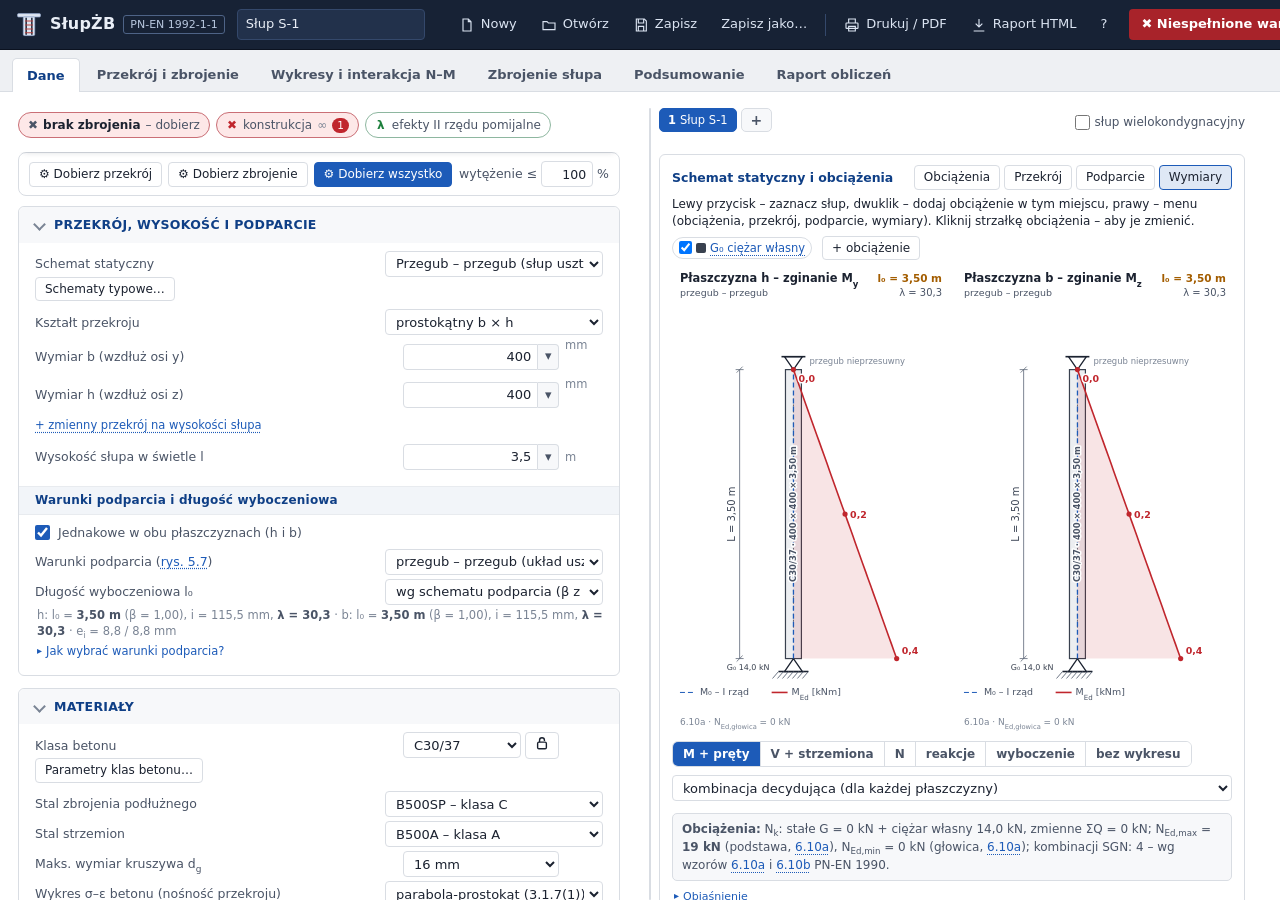
==== commit 108b0d14: "SłupŻB 1.4: zaznaczanie słupa, obciążenia osobno, schematy typowe, zmienny przekrój, haki i odgięcia" ====
--- a/app/app.html
+++ b/app/app.html
@@ -794,6 +794,7 @@
 .schch .schpair { display: flex; gap: 6px; }
 .fl2 { display: flex; gap: 6px; } .fl2 input { width: 84px; }
 .covtxt:hover text { text-decoration: underline; }
+.schemesvg text { pointer-events: none; }
 
 /* wygenerowane przez gen_svgtheme.py – kolory rysunków SVG */
 :root { --sv-1b2230: #1b2230; --sv-1d2a3f: #1d2a3f; --sv-1d3f78: #1d3f78; --sv-1d5bb8: #1d5bb8; --sv-1d7f3c: #1d7f3c; --sv-39414f: #39414f; --sv-3d4656: #3d4656; --sv-4a5466: #4a5466; --sv-5d6778: #5d6778; --sv-6a3fb5: #6a3fb5; --sv-7a3db8: #7a3db8; --sv-7a8494: #7a8494; --sv-7fa3e0: #7fa3e0; --sv-9aa3b0: #9aa3b0; --sv-9b1c22: #9b1c22; --sv-a04848: #a04848; --sv-a35d00: #a35d00; --sv-b5651d: #b5651d; --sv-c0262d: #c0262d; --sv-c9ced6: #c9ced6; --sv-c9d4e6: #c9d4e6; --sv-d9dde3: #d9dde3; --sv-dbe7fb: #dbe7fb; --sv-e08a8a: #e08a8a; --sv-e6a35a: #e6a35a; --sv-eceef1: #eceef1; --sv-eef0f3: #eef0f3; --sv-f3f4f6: #f3f4f6; --sv-ffcccc: #ffcccc; --sv-ffddbb: #ffddbb; --sv-ffffff: #ffffff; }
@@ -3325,6 +3326,9 @@
     // siły obliczeniowe podane wprost – N_Ed wybranej kombinacji
     return `<g ${hit({}, 'N')}><title>Siła podłużna N_Ed – kliknij, aby zmienić</title><rect x="${cx - 70}" y="${tipY - 38}" width="80" height="40" fill="transparent"/><g stroke="${C.vio}" fill="${C.vio}"><line x1="${cx}" y1="${tipY - 34}" x2="${cx}" y2="${tipY}" stroke-width="1.8"/><path d="M${cx - 4},${tipY - 8} l4,8 l4,-8z"/></g>` + tx(cx - 6, tipY - 24, `N_Ed = ${fmt(o.NT / 1e3, 0)} kN`, { fs: 10, c: C.vio, a: 'end', w: 600 }) + '</g>';
   }
+  // ciężar własny (G₀) – opis przy podstawie; wyłączony – wyszarzony „(pominięty)” (jak w BelkaŻB 2.10.2)
+  { const on = !!(R.S && R.S.loads && R.S.loads.sw), G0 = (g.selfW || 0) * g.L / 1e3;
+    s += `<g opacity="${on ? 1 : 0.5}"><title>${on ? `Ciężar własny słupa G₀ = ${fmt(G0, 1)} kN (${fmt((g.selfW || 0), 2)} kN/m) – wyłączenie: pole w legendzie` : 'Ciężar własny pominięty – włącz polem w legendzie'}</title><line x1="${cx}" y1="${Y(0.9)}" x2="${cx}" y2="${Y(0.1)}" stroke="${D.KC.sw}" stroke-width="0.8" stroke-dasharray="2 4"/>` + tx(cx - 24, Y(0) + 11, on ? `G₀ ${fmt(G0, 1)} kN` : 'G₀ (pominięty)', { fs: 8, c: on ? D.KC.sw : C.mut, a: 'end' }) + '</g>'; }
   // siły pionowe w głowicy – strzałki obok siebie (długość ~ wartość)
   const nTop = its.filter(it => it.N && zOf(it.zN) === null);
   if (nTop.length) {
@@ -6906,7 +6910,7 @@
 
 function about() {
   const m = $('#modal');
-  m.innerHTML = `<div class="dlg"><h3>SłupŻB 1.3 – słupy żelbetowe wg Eurokodu 2</h3>
+  m.innerHTML = `<div class="dlg"><h3>SłupŻB 1.4 – słupy żelbetowe wg Eurokodu 2</h3>
   <p>Wymiarowanie i sprawdzanie słupów żelbetowych wg PN-EN 1992-1-1 (parametry krajowe wg Załącznika Krajowego PL: γ<sub>c</sub> = 1,4, γ<sub>s</sub> = 1,15, α<sub>cc</sub> = 1,0, ⌀<sub>min</sub> = 12 mm), kombinacje wg PN-EN 1990, odporność ogniowa wg PN-EN 1992-1-2 (metoda A).</p>
   <ul>
   <li><b>Przekroje</b> – prostokątne b × h, okrągłe ⌀D, pierścieniowe ⌀D × t (jedna lub dwie warstwy prętów), teowe (T) i kątowe (L); pręty narożne i pośrednie o różnych średnicach, strzemiona dla każdego prostokąta składowego, szpilki z warunku 9.5.3(6); dla T i L nośność w płaszczyźnie z osią obojętną obróconą (drugi moment = 0) i osie główne bezwładności.</li>
